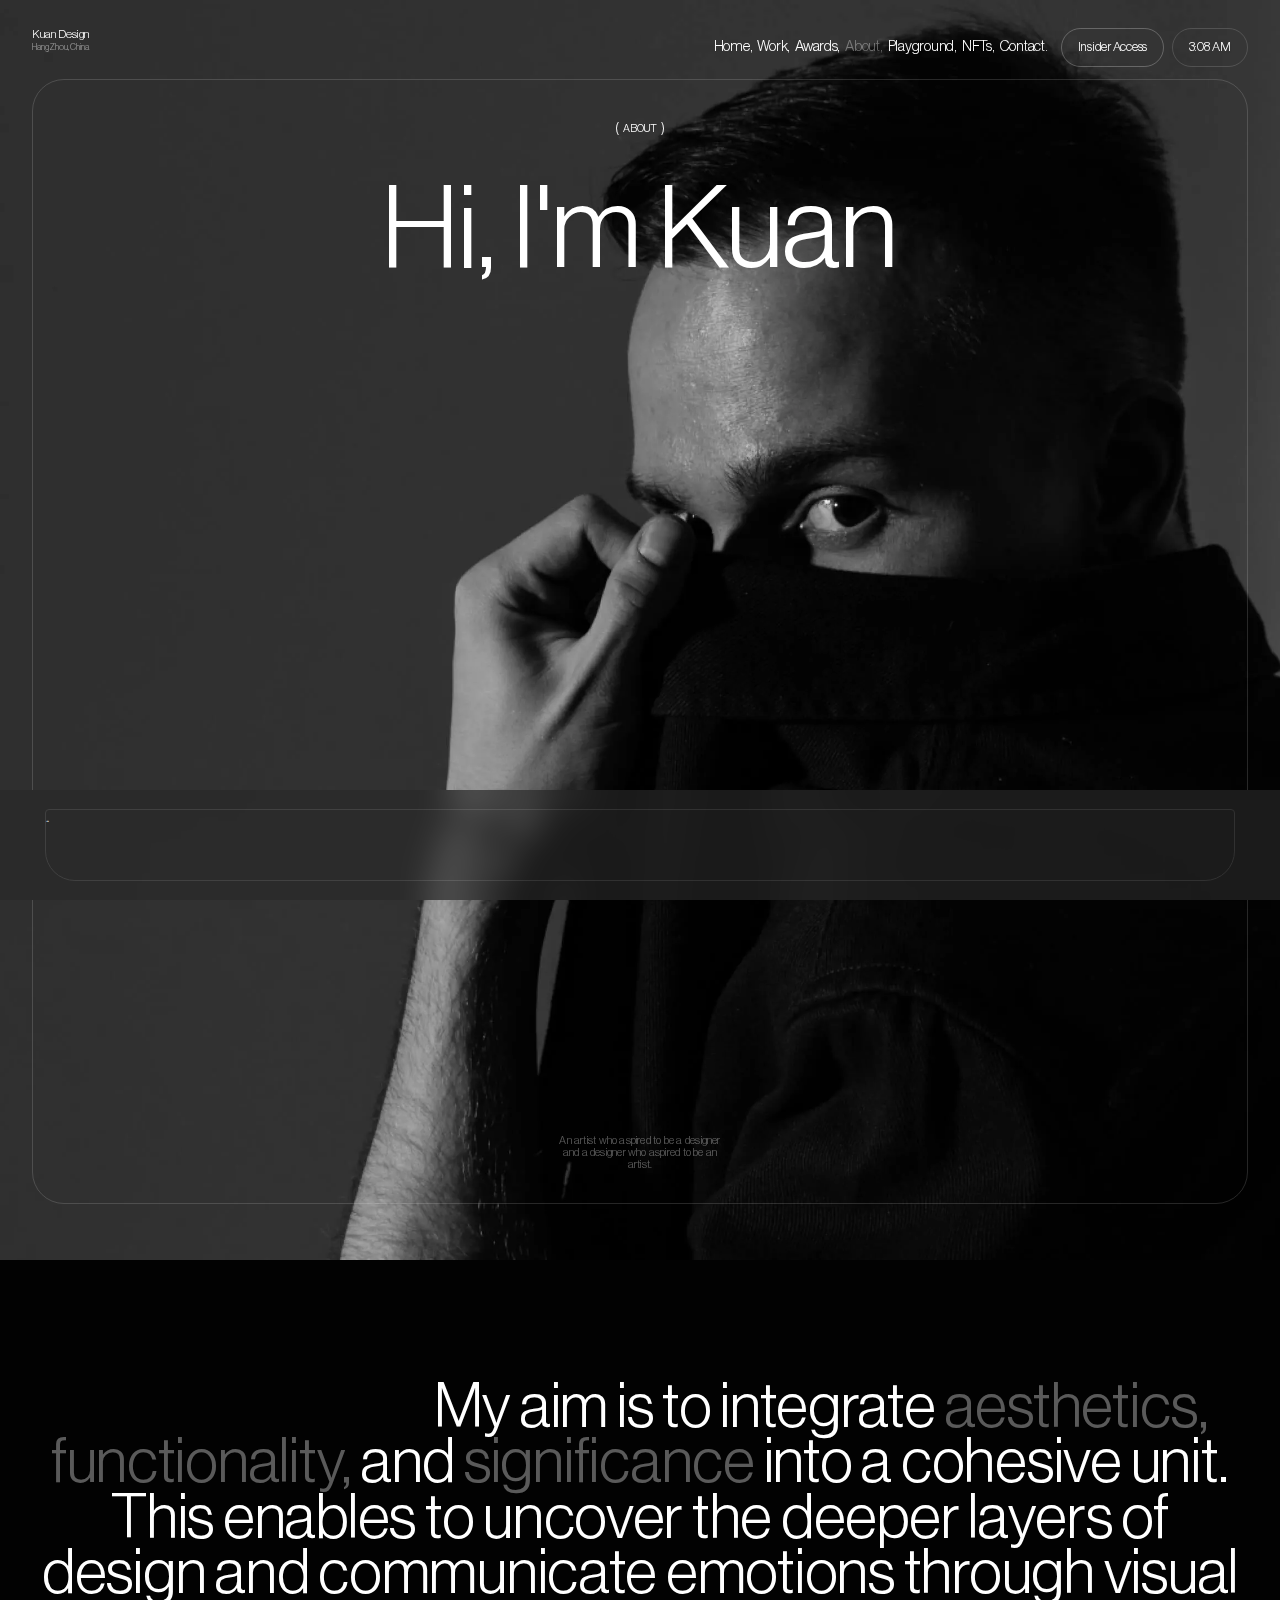
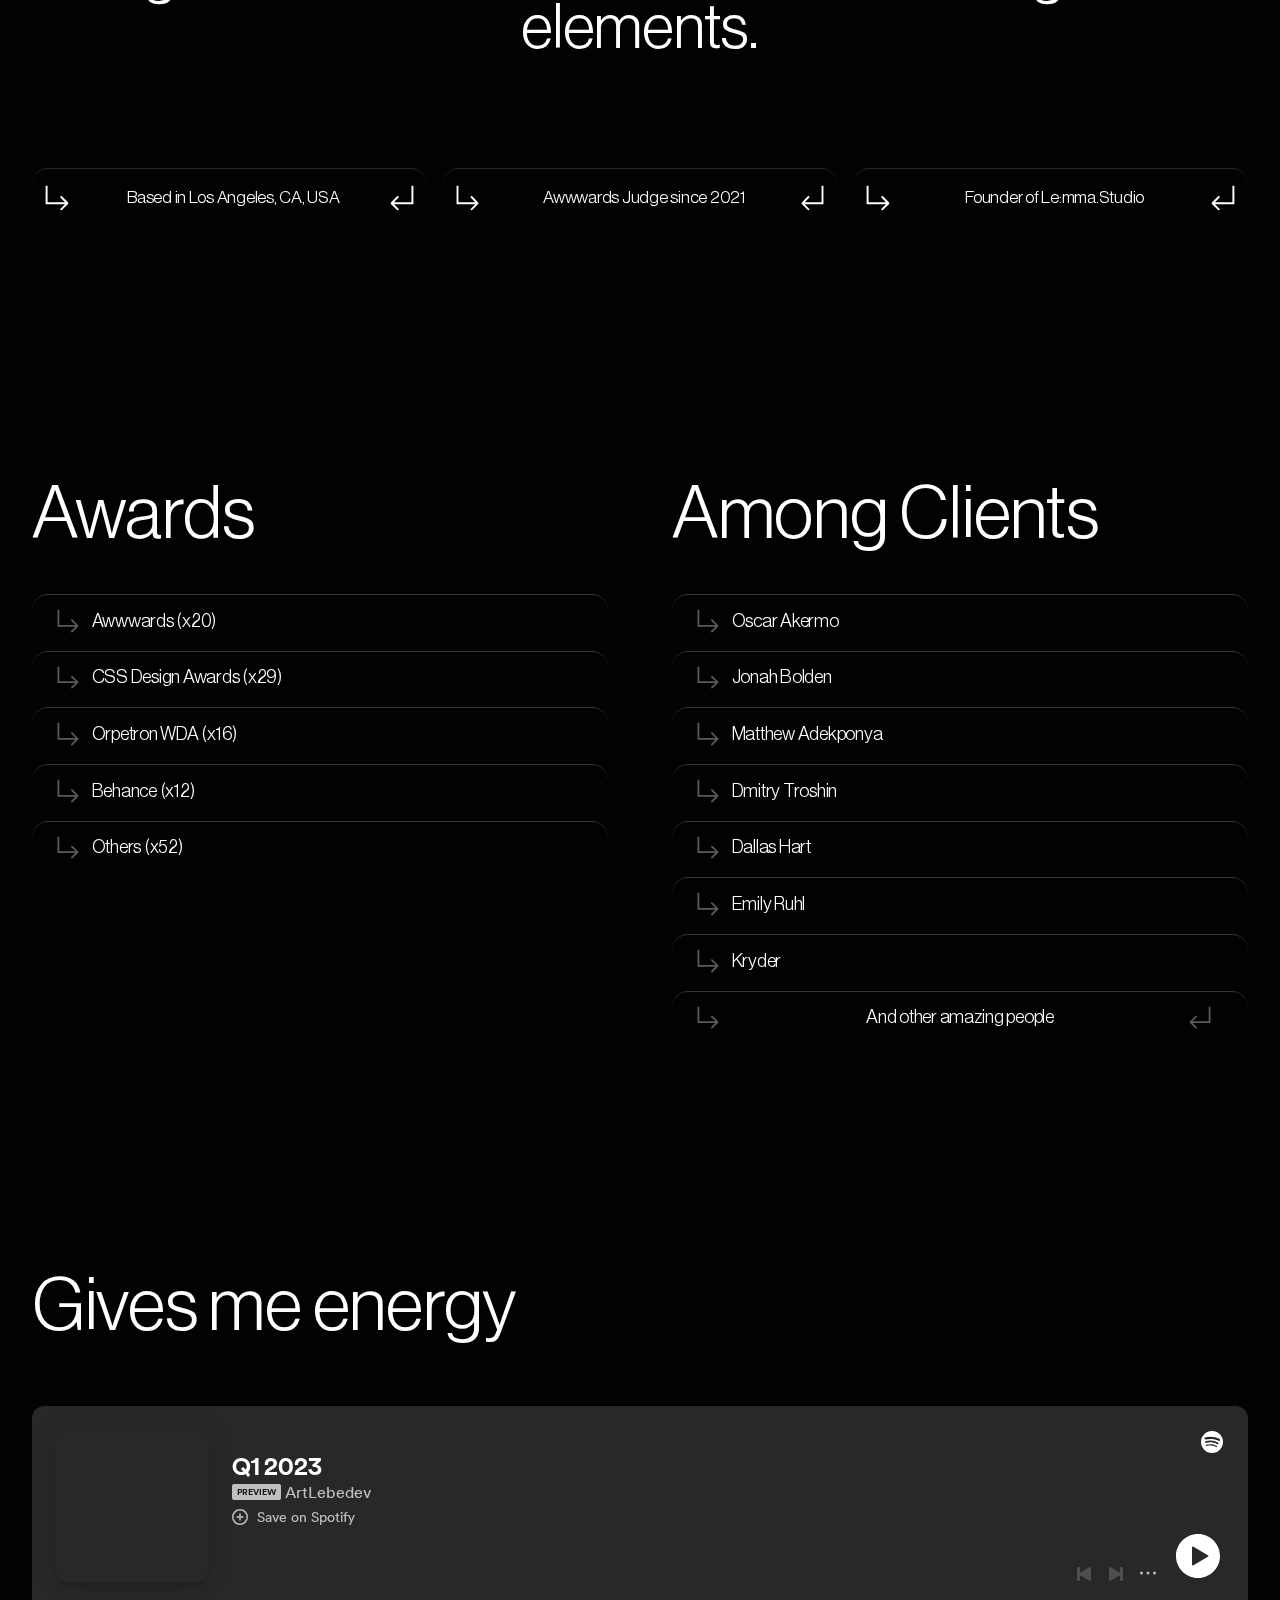
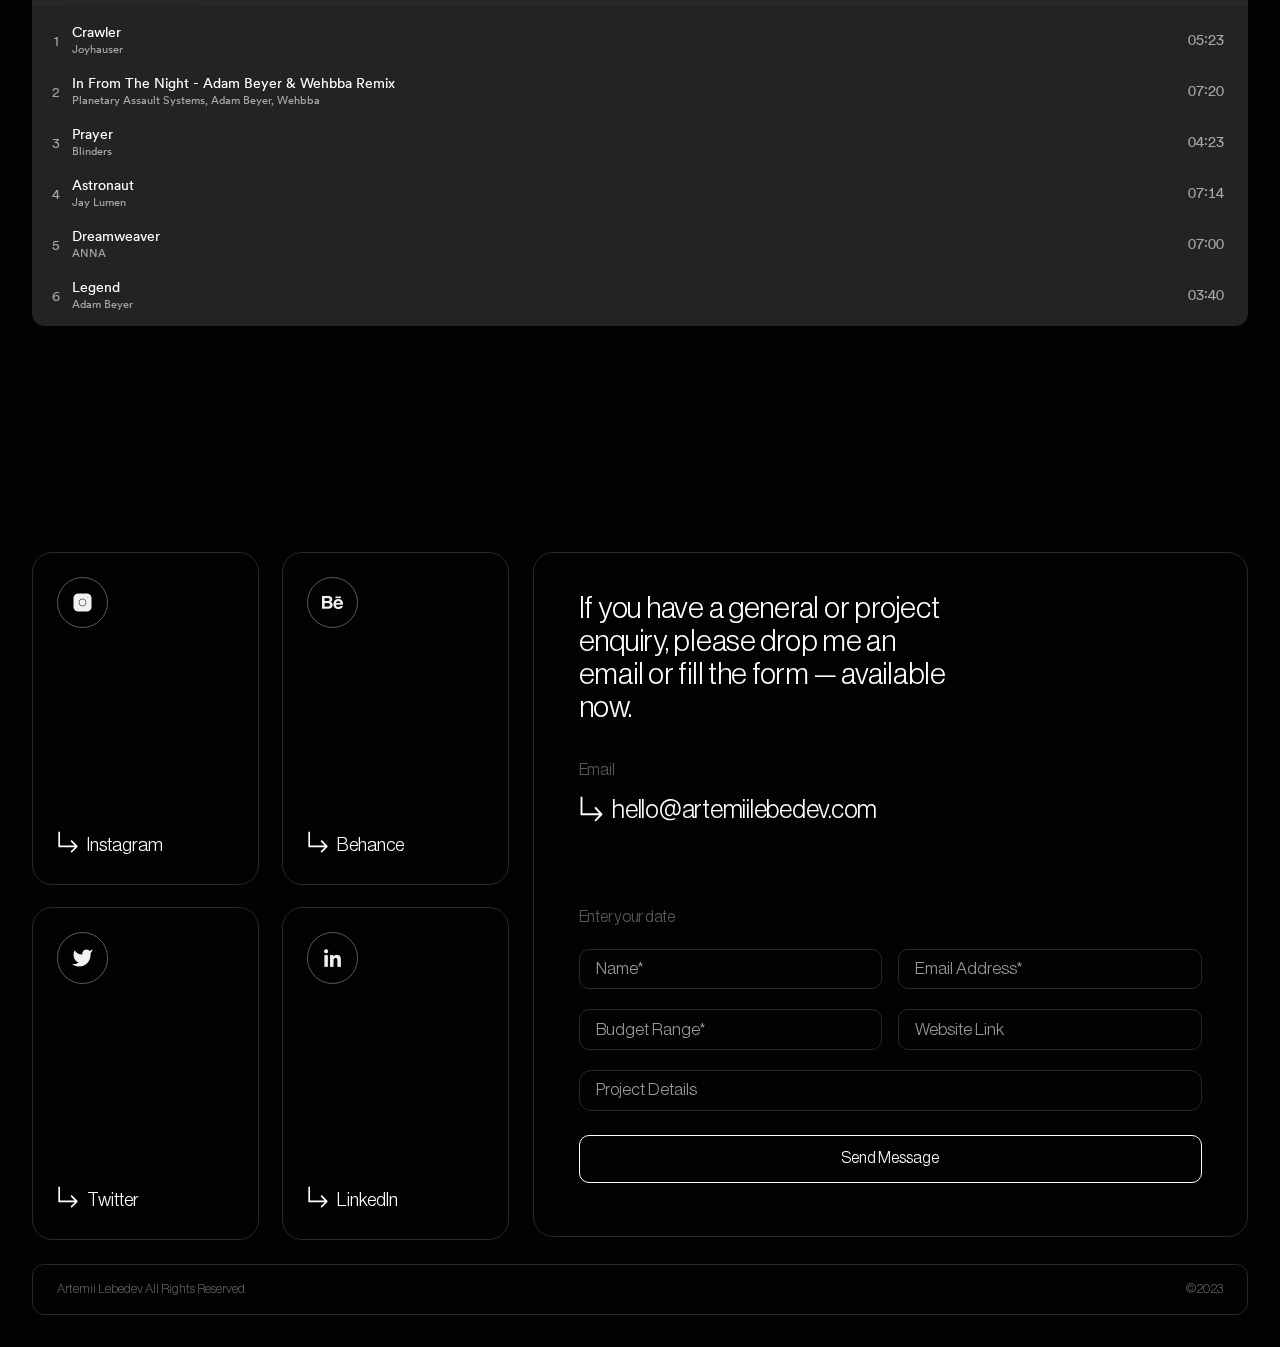
==== about.html @ 81da4ac8 "Update about.html" ====
<!DOCTYPE html><!-- Last Published: Sun Oct 08 2023 16:05:38 GMT+0000 (Coordinated Universal Time) --><html data-wf-domain="" data-wf-page="630f50033e9b8dff651ffbaf" data-wf-site="630534398d9471ade12fc55f" lang="en"><head><meta charset="utf-8"><title>Artemii Lebedev — Founder &amp; Art Director Lemma.Studio</title><meta content="Portfolio of Artemii Lebedev, award-winning Designer, Founder &amp; Art Director Lemma.Studio. Product &amp; Visual design, Mobile &amp; Web 2/3.0 projects, Branding, Typography and Animations." name="description"><meta content="Artemii Lebedev — Founder &amp; Art Director Lemma.Studio" property="twitter:title"><meta content="Portfolio of Artemii Lebedev, award-winning Designer, Founder &amp; Art Director Lemma.Studio. Product &amp; Visual design, Mobile &amp; Web 2/3.0 projects, Branding, Typography and Animations." property="twitter:description"><meta content="static/picture/64188800a141bdee02995231_about_cover.png" property="twitter:image"><meta content="summary_large_image" name="twitter:card"><meta content="width=device-width, initial-scale=1" name="viewport"><meta content="Xh3WHrLWXyS-XJhpVD51Qtd9Wz9ha3fCUwcvAq6f1-o" name="google-site-verification"><link href="static/css/artemiy-lebedev.webflow.8f33c71df.min.css" rel="stylesheet" type="text/css"><script type="text/javascript">!function(o,c){var n=c.documentElement,t=" w-mod-";n.className+=t+"js",("ontouchstart"in o||o.DocumentTouch&&c instanceof DocumentTouch)&&(n.className+=t+"touch")}(window,document);</script><link href="static/picture/64188563f03626ddae65c253_favicon_small.png" rel="shortcut icon" type="image/x-icon"><link href="static/picture/6418859df03626527965c552_favicon_big.png" rel="apple-touch-icon"><style>
  
::-webkit-scrollbar-button {transition: 0ms !important;width: 0px;height: 0px;}
::-webkit-scrollbar-track {background: transparent;}
::-webkit-scrollbar-thumb {-webkit-border-radius: 0px;border-radius: 0px;background: transparent;opacity:0;}
::-webkit-resizer {width: 0px;height: 0px;}
::-webkit-scrollbar {width: 0px;}
  
.cont-link .ex-text{pointer-events:none}

 
</style>
</head><body><!--<div class="DD"></div>-->
	<div class="glass"></div>
	<div class="music2">
		    <div class="musicjz">
                   <div id="cincopa_eb144d">...</div>
			</div>
	 </div>
	<div class="progress-bar"></div><div class="fullscreen_menu"><div class="wrapper_menu"><div class="list_links"><a href="index.html" class="mobile_links w-inline-block"><div class="text-block-47">Home</div><div class="text-block-48">01</div></a><a href="work.html" class="mobile_links w-inline-block"><div class="text-block-47">Work</div><div class="text-block-48">02</div></a><a href="awards.html" class="mobile_links w-inline-block"><div class="text-block-47">Awards</div><div class="text-block-48">03</div></a><a href="" aria-current="page" class="mobile_links w-inline-block w--current"><div class="text-block-47">About</div><div class="text-block-48">04</div></a><a href="playground.html" class="mobile_links w-inline-block"><div class="text-block-47">Playground</div><div class="text-block-48">05</div></a><a href="https://opensea.io/collection/dispersion-dreams" target="_blank" class="mobile_links w-inline-block"><div class="text-block-47">NFTs</div><div class="text-block-48">06</div></a><a data-w-id="9430ed3b-3495-70af-e575-3d52b6c43157" href="#" class="mobile_links w-inline-block"><div class="text-block-47">Contact</div><div class="text-block-48">07</div></a><a href="artemii-lebedev-insider-subscription.html" class="mobile_links w-inline-block"><div class="text-block-47">Insider Access</div></a></div><div class="email_link"><div class="text-block-50">Enquiries</div><a href="mailto:hello@1173417421@qq.com?subject=Enquiries" class="social_mobile first w-inline-block"><div class="text-block-49 email_address">hello@1173417421@qq.com</div></a></div><div class="socials_mobile"><a href="https://www.behance.net/Artemiylebedev" target="_blank" class="social_mobile first w-inline-block"><div class="text-block-49">Behance</div></a><a href="https://instagram.com/artlebedev.ui/" target="_blank" class="social_mobile w-inline-block"><div class="text-block-49">Instagram</div></a><a href="http://linkedin.com/in/art-lebedev-design/" target="_blank" class="social_mobile w-inline-block"><div class="text-block-49">LinkedIn</div></a><a href="http://twitter.com/ArtemiuLebedev" target="_blank" class="social_mobile w-inline-block"><div class="text-block-49">Twitter</div></a></div></div></div><div class="header" id="topbar" style="position: fixed; top: 28px;"><a data-w-id="eb9f7fb8-9a84-3b95-1828-576fe299e77d" href="index.html" class="logotype w-inline-block"><div class="text-block first-hover">Kuan Design</div><div class="text-block second-hover">multidisciplinary designer</div><div class="text-block-2">HangZhou, China</div></a><div class="header_links"><a href="index.html" class="link_header w-inline-block"><div class="header_link">Home,</div></a><a href="work.html" class="link_header w-inline-block"><div class="header_link">Work,</div></a><a href="awards.html" class="link_header w-inline-block"><div class="header_link">Awards,</div></a><a href="" aria-current="page" class="link_header w-inline-block w--current"><div class="header_link">About,</div></a><a href="playground.html" class="link_header w-inline-block"><div class="header_link">Playground,</div></a><a href="https://opensea.io/collection/dispersion-dreams" target="_blank" class="link_header w-inline-block"><div class="header_link">NFTs,</div></a><a data-w-id="eb9f7fb8-9a84-3b95-1828-576fe299e791" href="#" class="link_header w-inline-block"><div class="header_link">Contact.</div></a></div><div class="div-block-198"><a href="artemii-lebedev-insider-subscription.html" class="link-block insider-link w-inline-block"><div>Insider Access</div></a></div><div class="div-block-2"><a href="#" class="link-block time w-inline-block"><div data-timezone="America/Los_Angeles" class="location-row"><div class="time-message">Good Day</div><div class="city-time">16<span class="blink">:</span>56 AM</div></div></a></div><div class="mobile_menu"><div class="menu_text">Menu</div><a data-w-id="eb9f7fb8-9a84-3b95-1828-576fe299e7a1" href="#" class="link-block-16 w-inline-block"><div class="top_line"></div><div class="middle_line"></div><div class="bottom_line"></div></a></div></div><div class="contact_window"><div class="wrapper_window"><div class="div-block-161"><div class="text-block-71">Contact</div><a data-w-id="edaf289b-d87b-81fc-50b4-4ca7a17662c8" href="#" class="link-block-22 w-inline-block"><img src="static/picture/64174f106c79a87b71b4fc3f_close.svg" loading="lazy" alt="Cross icon. White." class="image-60"></a></div><div class="div-block-160"><div class="div-block-159"><div class="text-block-70">Let&#x27;s build the future together</div></div><div class="form-block contact_window_form w-form"><form id="wf-form-Enquiry-Form-Window" name="wf-form-Enquiry-Form-Window" data-name="Enquiry Form Window" method="get" data-wf-page-id="630f50033e9b8dff651ffbaf" data-wf-element-id="edaf289b-d87b-81fc-50b4-4ca7a17662cf"><div class="text-block-58">Enter your data</div><div class="fields flexbox"><input type="text" class="text-field w-input" maxlength="256" name="Name" data-name="Name" placeholder="Name*" id="Name-Window" required=""><input type="email" class="text-field last w-input" maxlength="256" name="Email" data-name="Email" placeholder="Email Address*" id="Email-Window" required=""></div><div class="fields flexbox"><input type="text" class="text-field w-input" maxlength="256" name="Budget" data-name="Budget" placeholder="Budget Range*" id="Budget-Window" required=""><input type="text" class="text-field last w-input" maxlength="256" name="Website-Link" data-name="Website Link" placeholder="Website Link" id="Website-Link-Window"></div><div class="fields flexbox"><input type="text" class="text-field full w-input" maxlength="256" name="Project-Details" data-name="Project Details" placeholder="Project Details" id="Project-Details-Window"></div><input type="submit" value="Send Message" data-wait="Please wait..." class="submit-button w-button"><div class="div-block-163"><div class="text-block-72">By filling out this form you agree to <a href="privacy-policy.html" target="_blank" class="privacy_link"><span class="text-span-6">Privacy Policy.</span></a></div></div><div class="or_div"><div class="text-block-74">or</div></div><div class="div-block-185"><a data-w-id="edaf289b-d87b-81fc-50b4-4ca7a17662e4" href="mailto:hello@artemiilebedev.com?subject=Project%20Enquiry" class="email_link_window w-inline-block"><div class="div-block-162"><img alt="Curved arrow, white, flooded color." loading="lazy" src="static/picture/64162fb7826a4214b6e53110_arrow_left.svg"></div><div class="text-block-73">hello@artemiilebedev.com</div></a></div></form><div class="success-message w-form-done"><div class="text-block-62">Thank you! Your submission has been received!</div></div><div class="error-message w-form-fail"><div class="text-block-64">Oops! Something went wrong while submitting the form.</div></div></div></div></div></div><div id="lenis" data-w-id="7d646c65-5d9e-1312-daa8-67b5749d21ab" style="-webkit-transform:translate3d(0, 0, 0) scale3d(0.7, 0.7, 1) rotateX(0) rotateY(0) rotateZ(0) skew(0, 0);-moz-transform:translate3d(0, 0, 0) scale3d(0.7, 0.7, 1) rotateX(0) rotateY(0) rotateZ(0) skew(0, 0);-ms-transform:translate3d(0, 0, 0) scale3d(0.7, 0.7, 1) rotateX(0) rotateY(0) rotateZ(0) skew(0, 0);transform:translate3d(0, 0, 0) scale3d(0.7, 0.7, 1) rotateX(0) rotateY(0) rotateZ(0) skew(0, 0);filter:blur(7px)" class="main"><div><div class="about"><div class="profile_img"><div class="hero_section"><div class="wrapper hero-wrapper"><div class="border_big about_border"><div class="wrapper_inside_border"><div class="caption_small"><div class="services"><div class="text-block-5"><span class="text-span">(</span> about<span class="text-span-2">)</span></div></div></div><div class="hero_heading about_h1"><h1 class="h1">Hi, I&#x27;m Kuan</h1></div><div class="flexbox bottom"><div class="wrapper_captions"><div class="text-block-81">An artist who aspired to be a designer <br>and a designer who aspired to be an artist.</div></div></div></div></div></div></div></div></div></div><div><div class="short_about"><div class="wrapper"><div class="div-block-176"><div class="indent_txt about_indent">My aim is to integrate <span class="text-span-13">aesthetics,</span> <span class="text-span-14">functionality,</span> and <span class="diff_color">significance</span> into a cohesive unit. This enables to uncover the deeper layers of design and communicate emotions through visual elements.</div></div><div class="short_box"><div class="flexbox columns_about"><div class="column_ab"><div class="flexbox middle_align"><div class="div-block-175"><img src="static/picture/64162fb7826a4214b6e53110_arrow_left.svg" loading="lazy" alt="Curved arrow, white, flooded color." class="arrow"></div><div class="text-block-79">Based in Los Angeles, CA, USA</div><div class="div-block-175 right"><img src="static/picture/6419bdabd305bd25aa938558_arrow_right.svg" loading="lazy" alt="Curved arrow, white, flooded color." class="arrow"></div></div></div><div class="column_ab"><div class="flexbox middle_align"><div class="div-block-175"><img src="static/picture/64162fb7826a4214b6e53110_arrow_left.svg" loading="lazy" alt="Curved arrow, white, flooded color."></div><div class="text-block-79">Awwwards Judge since 2021</div><div class="div-block-175 right"><img src="static/picture/6419bdabd305bd25aa938558_arrow_right.svg" loading="lazy" alt="Curved arrow, white, flooded color."></div></div></div><div class="column_ab last"><div class="flexbox middle_align"><div class="div-block-175"><img src="static/picture/64162fb7826a4214b6e53110_arrow_left.svg" loading="lazy" alt="Curved arrow, white, flooded color."></div><div class="text-block-79">Founder of Le:mma.Studio</div><div class="div-block-175 right"><img src="static/picture/6419bdabd305bd25aa938558_arrow_right.svg" loading="lazy" alt="Curved arrow, white, flooded color."></div></div></div></div></div></div></div></div><div><div class="div-block-184"><div class="clients_awards"><div class="wrapper"><div class="div-block-182"><div class="text-block-80">Awards</div></div><div class="clients_grid"><div class="div-block-179"><div class="div-block-178"><div class="div-block-183"><img src="static/picture/64162fb7826a4214b6e53110_arrow_left.svg" loading="lazy" alt="Curved arrow, white, flooded color."></div><div class="clients">Awwwards (x20)</div></div><div class="div-block-178"><div class="div-block-183"><img src="static/picture/64162fb7826a4214b6e53110_arrow_left.svg" loading="lazy" alt="Curved arrow, white, flooded color."></div><div class="clients">CSS Design Awards (x29)</div></div><div class="div-block-178"><div class="div-block-183"><img src="static/picture/64162fb7826a4214b6e53110_arrow_left.svg" loading="lazy" alt="Curved arrow, white, flooded color."></div><div class="clients">Orpetron WDA (x16)</div></div><div class="div-block-178"><div class="div-block-183"><img src="static/picture/64162fb7826a4214b6e53110_arrow_left.svg" loading="lazy" alt="Curved arrow, white, flooded color."></div><div class="clients">Behance (x12)</div></div><div class="div-block-178"><div class="div-block-183"><img src="static/picture/64162fb7826a4214b6e53110_arrow_left.svg" loading="lazy" alt="Curved arrow, white, flooded color."></div><div class="clients">Others (x52)</div></div></div></div></div></div><div class="clients_awards"><div class="wrapper"><div class="div-block-182"><div class="text-block-80">Among Clients</div></div><div class="clients_grid"><div class="div-block-179"><div class="div-block-178"><div class="div-block-183"><img src="static/picture/64162fb7826a4214b6e53110_arrow_left.svg" loading="lazy" alt="Curved arrow, white, flooded color."></div><div class="clients">Oscar Akermo</div></div><div class="div-block-178"><div class="div-block-183"><img src="static/picture/64162fb7826a4214b6e53110_arrow_left.svg" loading="lazy" alt="Curved arrow, white, flooded color."></div><div class="clients">Jonah Bolden</div></div><div class="div-block-178"><div class="div-block-183"><img src="static/picture/64162fb7826a4214b6e53110_arrow_left.svg" loading="lazy" alt="Curved arrow, white, flooded color."></div><div class="clients">Matthew Adekponya</div></div><div class="div-block-178"><div class="div-block-183"><img src="static/picture/64162fb7826a4214b6e53110_arrow_left.svg" loading="lazy" alt="Curved arrow, white, flooded color."></div><div class="clients">Dmitry Troshin</div></div><div class="div-block-178"><div class="div-block-183"><img src="static/picture/64162fb7826a4214b6e53110_arrow_left.svg" loading="lazy" alt="Curved arrow, white, flooded color."></div><div class="clients">Dallas Hart</div></div><div class="div-block-178"><div class="div-block-183"><img src="static/picture/64162fb7826a4214b6e53110_arrow_left.svg" loading="lazy" alt="Curved arrow, white, flooded color."></div><div class="clients">Emily Ruhl</div></div><div class="div-block-178"><div class="div-block-183"><img src="static/picture/64162fb7826a4214b6e53110_arrow_left.svg" loading="lazy" alt="Curved arrow, white, flooded color."></div><div class="clients">Kryder</div></div><div class="div-block-178 last"><div class="div-block-183 last_arrow"><img src="static/picture/64162fb7826a4214b6e53110_arrow_left.svg" loading="lazy" alt="Curved arrow, white, flooded color."></div><div class="clients">And other amazing people</div><div class="div-block-183 last_arrow"><img src="static/picture/6419bdabd305bd25aa938558_arrow_right.svg" loading="lazy" alt="Curved arrow, white, flooded color."></div></div></div></div></div></div></div></div><section><div class="playlist"><div class="wrapper playlist_wrapper"><div class="div-block-182"><div class="text-block-80">Gives me energy</div></div><div class="html-embed w-embed w-iframe"><iframe style="border-radius:12px; background-color: transparent;" src="66OELb30xDgcsbI7jCqu4y.html" width="100%" height="520" frameborder="0" allowfullscreen="" allow="autoplay; clipboard-write; encrypted-media; fullscreen; picture-in-picture" loading="lazy"></iframe></div></div></div></section><div><div class="footer_main"><div class="wrapper"><div class="flexbox top_align"><div class="left_side flexbox"><div class="flex_line"><a href="https://instagram.com/artlebedev.ui/" target="_blank" class="social_block w-inline-block"><div class="social_icon"><img src="static/picture/6416336844e6f159d647bb05_instagram.png" loading="lazy" alt="Instagram Icon, filled, white color" class="image-55"></div><div class="social_name"><div class="flexbox center_align"><div class="div-block-143"><img src="static/picture/64162fb7826a4214b6e53110_arrow_left.svg" loading="lazy" alt="Curved arrow, white, flooded color." class="image-56"></div><div class="text-block-56">Instagram</div></div></div></a><a href="https://www.behance.net/Artemiylebedev" target="_blank" class="social_block second w-inline-block"><div class="social_icon"><img src="static/picture/6416336904ae8a79e8b5e0a1_Behance.png" loading="lazy" alt="Behance icon, filled, white color" class="image-55"></div><div class="social_name"><div class="flexbox center_align"><div class="div-block-143"><img src="static/picture/64162fb7826a4214b6e53110_arrow_left.svg" loading="lazy" alt="Curved arrow, white, flooded color." class="image-56"></div><div class="text-block-56">Behance</div></div></div></a></div><div class="flex_line second"><a href="http://twitter.com/ArtemiuLebedev" target="_blank" class="social_block w-inline-block"><div class="social_icon"><img src="static/picture/6416336944e6f15b1947bb18_twitter.png" loading="lazy" alt="Twitter icon, filled, white color" class="image-55"></div><div class="social_name"><div class="flexbox center_align"><div class="div-block-143"><img src="static/picture/64162fb7826a4214b6e53110_arrow_left.svg" loading="lazy" alt="Curved arrow, white, flooded color." class="image-56"></div><div class="text-block-56">Twitter</div></div></div></a><a href="http://linkedin.com/in/art-lebedev-design/" target="_blank" class="social_block second w-inline-block"><div class="social_icon"><img src="static/picture/6416336804ae8a0339b5e0a0_LinkedIn.png" loading="lazy" alt="LinkedIn icon, filled, white color" class="image-55"></div><div class="social_name"><div class="flexbox center_align"><div class="div-block-143"><img src="static/picture/64162fb7826a4214b6e53110_arrow_left.svg" loading="lazy" alt="Curved arrow, white, flooded color." class="image-56"></div><div class="text-block-56">LinkedIn</div></div></div></a></div></div><div class="right_side flexbox"><div class="border_right_side"><div class="right_side_wrapper"><div class="title_footer_form"><div class="text-block-57">If you have a general or project enquiry, please drop me an email or fill the form — available now.</div></div><div class="div-block-145"><div class="text-block-58">Email</div><a data-w-id="fe7529a0-0859-ae73-ea92-79c484ad2cdb" href="mailto:hello@artemiilebedev.com?subject=Project%20Enquiry" class="link-block-19 w-inline-block"><div class="div-block-146"><img src="static/picture/64162fb7826a4214b6e53110_arrow_left.svg" loading="lazy" alt="Curved arrow, white, flooded color." class="image-57"></div><div class="text-block-59">hello@artemiilebedev.com</div></a></div><div class="form-block w-form"><form id="wf-form-Enquiry-Form-Footer" name="wf-form-Enquiry-Form-Footer" data-name="Enquiry Form Footer" method="get" data-wf-page-id="630f50033e9b8dff651ffbaf" data-wf-element-id="fe7529a0-0859-ae73-ea92-79c484ad2ce1"><div class="text-block-58">Enter your date</div><div class="fields flexbox"><input type="text" class="text-field w-input" maxlength="256" name="Name" data-name="Name" placeholder="Name*" id="Name-2" required=""><input type="email" class="text-field last w-input" maxlength="256" name="Email" data-name="Email" placeholder="Email Address*" id="Email-footer" required=""></div><div class="fields flexbox"><input type="text" class="text-field w-input" maxlength="256" name="Budget" data-name="Budget" placeholder="Budget Range*" id="Budget-footer" required=""><input type="text" class="text-field last w-input" maxlength="256" name="Website-Link" data-name="Website Link" placeholder="Website Link" id="Website-Link-footer"></div><div class="fields flexbox"><input type="text" class="text-field full w-input" maxlength="256" name="Project-Details" data-name="Project Details" placeholder="Project Details" id="Project-Details-Footer"></div><input type="submit" value="Send Message" data-wait="Please wait..." class="submit-button w-button"></form><div class="success-message w-form-done"><div class="text-block-62">Thank you! Your submission has been received!</div></div><div class="error-message w-form-fail"><div class="text-block-64">Oops! Something went wrong while submitting the form.</div></div></div></div></div></div></div><div class="div-block-147"><div class="text-block-60">Artemii Lebedev. All Rights Reserved.</div><div class="text-block-60 right_date">©2023</div></div></div></div></div></div><div class="cursor_embed w-embed w-script"><style>
  canvas#custom-cursor {
    position: fixed;
    top: 0;
    left: 0;
    pointer-events: none;
    z-index: 9999;
  }
</style>
<canvas id="custom-cursor"></canvas>

<script>
  var canvas = document.getElementById("custom-cursor");
  var ctx = canvas.getContext("2d");
  var trailLength = 10;
  var trail = [];

  canvas.width = window.innerWidth;
  canvas.height = window.innerHeight;

  document.addEventListener("mousemove", function (e) {
    var x = e.clientX;
    var y = e.clientY;
    trail.push({ x: x, y: y });
    if (trail.length > trailLength) {
      trail.shift();
    }
  });

  function drawCursor() {
    ctx.clearRect(0, 0, canvas.width, canvas.height);
    if (trail.length > 1) {
      for (var i = 0; i < trail.length - 1; i++) {
        var startPoint = trail[i];
        var endPoint = trail[i + 1];
        var alpha = 1 - i / trail.length;
        ctx.beginPath();
        ctx.moveTo(startPoint.x, startPoint.y);
        ctx.lineTo(endPoint.x, endPoint.y);
        ctx.strokeStyle = "rgba(255, 255, 255, " + alpha + ")";
        ctx.lineWidth = 2;
        ctx.stroke();
      }
    }
    requestAnimationFrame(drawCursor);
  }

  drawCursor();
</script></div><div class="timezone_code w-embed w-script"><script>

const OPEN_MESSAGE = "Good day";
const EVENING_MESSAGE = "Good evening";
const NIGHT_MESSAGE = "Goodnight";
const EARLY_MESSAGE = "It's Early";

const OPENING_HOUR = 9;
const CLOSING_HOUR = 17;

// return date in selected timezone
const dateInTimezone = (date, timeZone) => {
  if (typeof date === "string") {
    return new Date(
      new Date(date).toLocaleString("en-US", {
        timeZone
      })
    );
  }

  return new Date(
    date.toLocaleString("en-US", {
      timeZone
    })
  );
};

const formatAMPM = (date) => {
  // return in 12 hour format
  let hours = date.getHours();
  let minutes = date.getMinutes();
  let ampm = hours >= 12 ? "PM" : "AM";
  hours = hours % 12;
  hours = hours ? hours : 12; // the hour '0' should be '12'
  minutes = minutes < 10 ? "0" + minutes : minutes;
  let timeString = `${hours}<span class="blink">:</span>${minutes} ${ampm}`;
  return timeString;
};

// return message based on current city time
const timeBasedMessage = (time) => {
  // if current time coincides with opening
  if (time >= OPENING_HOUR && time < CLOSING_HOUR) {
    return OPEN_MESSAGE;
  } // time is between closing and night
  else if (time >= CLOSING_HOUR && time < 21) {
    return EVENING_MESSAGE;
  } // time is between night and opening
  else if (time >= 21 && time < 24) {
    return NIGHT_MESSAGE;
  } else if (time < OPENING_HOUR) {
    return EARLY_MESSAGE;
  } else {
    return "";
  }
};

// find time and message holders then add content
const addTimeAndMessage = () => {
  // add times
  let timeHolders = document.querySelectorAll("[data-timezone]");

  [...timeHolders].forEach((holder) => {
    let timeInCity = dateInTimezone(new Date(), holder.dataset.timezone);
    let message = timeBasedMessage(
      dateInTimezone(new Date(), holder.dataset.timezone).getHours()
    );
    holder.getElementsByClassName("time-message")[0].innerText = message;
    holder.getElementsByClassName("city-time")[0].innerHTML = formatAMPM(
      timeInCity
    );
    changeColor(message, holder);
  });
};

function changeColor(message, holder) {
  let circle = holder.getElementsByClassName("time-based-circle")[0];
  holder.classList.remove("open", "closed", "evening");
  circle.classList.remove("open", "closed", "evening");
  if (message === OPEN_MESSAGE) {
    holder.classList.add("open");
    holder.getElementsByClassName("time-based-circle")[0].classList.add("open");
  } else if (message === EVENING_MESSAGE) {
    holder.classList.add("closed");
    circle.classList.add("evening");
  } else {
    holder.classList.add("closed");
    circle.classList.add("closed");
  }
}

document.addEventListener("DOMContentLoaded", () => {
  addTimeAndMessage();
  setInterval(addTimeAndMessage, 60 * 1000); // refresh every 60 seconds
});

</script></div><div class="blinking_css w-embed"><style>
.DD{width: 100%;min-height: 85px;max-height: 140px;background: #000000;position: relative;right: 0;z-index: 99999;position:fixed;z-index:9999;box-shadow: 1px 1px 40px 1px #000000;}
.music2{background: #282828; width: 100%;height: 110px;position: relative;right: 0;position:fixed;bottom: 0;justify-content:center;align-items:center;display:flex;padding-bottom: 0px;z-index: 9900;opacity: 0.65;}
.musicjz{margin: 0 auto;position: relative; width: 93%;height: 65%;padding-bottom: 0px;border-radius: 4px 4px 30px 30px;border:1px solid #4A4A4A; }
.glass{;width: 100%;height: 110px; position: absolute;bottom:0;margin: 0 auto;f;position:fixed;bottom: 0;z-index: 9000; 
-webkit-backdrop-filter:blur(15px);
backdrop-filter:blur(15px);background-color:rgba(0,0,0,0);overflow:hidden}
.blink {
  animation: blinker 1.1s ease infinite;
}

@keyframes blinker {
  50% {
    opacity: 0;
  }
}
</style></div><script src="static/js/jquery-3.5.1.min.dc5e7f18c8.js" type="text/javascript"></script><script src="static/js/webflow.c6a15f939.js" type="text/javascript"></script><script src="static/js/lenis.js"></script>
<script src="http://libs.baidu.com/jquery/2.0.0/jquery.min.js"></script>
<script src="static/js/scroll-up-bar.js"></script>
<script>$('#topbar').scrollupbar();</script>
<script type="text/javascript">
var cpo = []; cpo["_object"] ="cincopa_eb144d"; cpo["_fid"] = "AUJAPEP7rAYf";
var _cpmp = _cpmp || []; _cpmp.push(cpo);
(function() { var cp = document.createElement("script"); cp.type = "text/javascript";
cp.async = true; cp.src = "https://rtcdn.cincopa.com/libasync.js";
var c = document.getElementsByTagName("script")[0];
c.parentNode.insertBefore(cp, c); })(); </script>

<script>
const lenis = new Lenis({
  duration: 1.2,
  easing: (t) => Math.min(1, 1.001 - Math.pow(2, -10 * t)), // https://www.desmos.com/calculator/brs54l4xou
  direction: 'vertical', // vertical, horizontal
  gestureDirection: 'vertical', // vertical, horizontal, both
  smooth: true,
  mouseMultiplier: 1,
  smoothTouch: false,
  touchMultiplier: 2,
  infinite: false,
})

//get scroll value
lenis.on('scroll', ({ scroll, limit, velocity, direction, progress }) => {
  console.log({ scroll, limit, velocity, direction, progress })
})

function raf(time) {
  lenis.raf(time)
  requestAnimationFrame(raf)
}

requestAnimationFrame(raf)
</script></body></html>
---- static/css/artemiy-lebedev.webflow.8f33c71df.min.css ----
html{-ms-text-size-adjust:100%;-webkit-text-size-adjust:100%;font-family:sans-serif}body{margin:0}article,aside,details,figcaption,figure,footer,header,hgroup,main,menu,nav,section,summary{display:block}audio,canvas,progress,video{vertical-align:baseline;display:inline-block}audio:not([controls]){height:0;display:none}[hidden],template{display:none}a{background-color:transparent}a:active,a:hover{outline:0}abbr[title]{border-bottom:1px dotted}b,strong{font-weight:700}dfn{font-style:italic}h1{margin:.67em 0;font-size:2em}mark{color:#000;background:#ff0}small{font-size:80%}sub,sup{vertical-align:baseline;font-size:75%;line-height:0;position:relative}sup{top:-.5em}sub{bottom:-.25em}img{border:0}svg:not(:root){overflow:hidden}figure{margin:1em 40px}hr{box-sizing:content-box;height:0}pre{overflow:auto}code,kbd,pre,samp{font-family:monospace;font-size:1em}button,input,optgroup,select,textarea{color:inherit;font:inherit;margin:0}button{overflow:visible}button,select{text-transform:none}button,html input[type=button],input[type=reset]{-webkit-appearance:button;cursor:pointer}button[disabled],html input[disabled]{cursor:default}button::-moz-focus-inner,input::-moz-focus-inner{border:0;padding:0}input{line-height:normal}input[type=checkbox],input[type=radio]{box-sizing:border-box;padding:0}input[type=number]::-webkit-inner-spin-button,input[type=number]::-webkit-outer-spin-button{height:auto}input[type=search]{-webkit-appearance:none}input[type=search]::-webkit-search-cancel-button,input[type=search]::-webkit-search-decoration{-webkit-appearance:none}fieldset{border:1px solid silver;margin:0 2px;padding:.35em .625em .75em}legend{border:0;padding:0}textarea{overflow:auto}optgroup{font-weight:700}table{border-collapse:collapse;border-spacing:0}td,th{padding:0}@font-face{font-family:webflow-icons;src:url([data-uri])format("truetype");font-weight:400;font-style:normal}[class^=w-icon-],[class*=\ w-icon-]{speak:none;font-variant:normal;text-transform:none;-webkit-font-smoothing:antialiased;-moz-osx-font-smoothing:grayscale;font-style:normal;font-weight:400;line-height:1;font-family:webflow-icons!important}.w-icon-slider-right:before{content:""}.w-icon-slider-left:before{content:""}.w-icon-nav-menu:before{content:""}.w-icon-arrow-down:before,.w-icon-dropdown-toggle:before{content:""}.w-icon-file-upload-remove:before{content:""}.w-icon-file-upload-icon:before{content:""}*{box-sizing:border-box}html{height:100%}body{min-height:100%;color:#333;background-color:#fff;margin:0;font-family:Arial,sans-serif;font-size:14px;line-height:20px}img{max-width:100%;vertical-align:middle;display:inline-block}html.w-mod-touch *{background-attachment:scroll!important}.w-block{display:block}.w-inline-block{max-width:100%;display:inline-block}.w-clearfix:before,.w-clearfix:after{content:" ";grid-area:1/1/2/2;display:table}.w-clearfix:after{clear:both}.w-hidden{display:none}.w-button{color:#fff;line-height:inherit;cursor:pointer;background-color:#3898ec;border:0;border-radius:0;padding:9px 15px;text-decoration:none;display:inline-block}input.w-button{-webkit-appearance:button}html[data-w-dynpage] [data-w-cloak]{color:transparent!important}.w-webflow-badge,.w-webflow-badge *{z-index:auto;visibility:visible;box-sizing:border-box;width:auto;height:auto;max-height:none;max-width:none;min-height:0;min-width:0;float:none;clear:none;box-shadow:none;opacity:1;direction:ltr;font-family:inherit;font-weight:inherit;color:inherit;font-size:inherit;line-height:inherit;font-style:inherit;font-variant:inherit;text-align:inherit;letter-spacing:inherit;-webkit-text-decoration:inherit;text-decoration:inherit;text-indent:0;text-transform:inherit;text-shadow:none;font-smoothing:auto;vertical-align:baseline;cursor:inherit;white-space:inherit;word-break:normal;word-spacing:normal;word-wrap:normal;background:0 0;border:0 transparent;border-radius:0;margin:0;padding:0;list-style-type:disc;transition:none;display:block;position:static;top:auto;bottom:auto;left:auto;right:auto;overflow:visible;transform:none}.w-webflow-badge{white-space:nowrap;cursor:pointer;box-shadow:0 0 0 1px rgba(0,0,0,.1),0 1px 3px rgba(0,0,0,.1);visibility:visible!important;z-index:2147483647!important;color:#aaadb0!important;opacity:1!important;width:auto!important;height:auto!important;background-color:#fff!important;border-radius:3px!important;margin:0!important;padding:6px 8px 6px 6px!important;font-size:12px!important;line-height:14px!important;text-decoration:none!important;display:inline-block!important;position:fixed!important;top:auto!important;bottom:12px!important;left:auto!important;right:12px!important;overflow:visible!important;transform:none!important}.w-webflow-badge>img{visibility:visible!important;opacity:1!important;vertical-align:middle!important;display:inline-block!important}h1,h2,h3,h4,h5,h6{margin-bottom:10px;font-weight:700}h1{margin-top:20px;font-size:38px;line-height:44px}h2{margin-top:20px;font-size:32px;line-height:36px}h3{margin-top:20px;font-size:24px;line-height:30px}h4{margin-top:10px;font-size:18px;line-height:24px}h5{margin-top:10px;font-size:14px;line-height:20px}h6{margin-top:10px;font-size:12px;line-height:18px}p{margin-top:0;margin-bottom:10px}blockquote{border-left:5px solid #e2e2e2;margin:0 0 10px;padding:10px 20px;font-size:18px;line-height:22px}figure{margin:0 0 10px}figcaption{text-align:center;margin-top:5px}ul,ol{margin-top:0;margin-bottom:10px;padding-left:40px}.w-list-unstyled{padding-left:0;list-style:none}.w-embed:before,.w-embed:after{content:" ";grid-area:1/1/2/2;display:table}.w-embed:after{clear:both}.w-video{width:100%;padding:0;position:relative}.w-video iframe,.w-video object,.w-video embed{width:100%;height:100%;border:none;position:absolute;top:0;left:0}fieldset{border:0;margin:0;padding:0}button,[type=button],[type=reset]{cursor:pointer;-webkit-appearance:button;border:0}.w-form{margin:0 0 15px}.w-form-done{text-align:center;background-color:#ddd;padding:20px;display:none}.w-form-fail{background-color:#ffdede;margin-top:10px;padding:10px;display:none}label{margin-bottom:5px;font-weight:700;display:block}.w-input,.w-select{width:100%;height:38px;color:#333;vertical-align:middle;background-color:#fff;border:1px solid #ccc;margin-bottom:10px;padding:8px 12px;font-size:14px;line-height:1.42857;display:block}.w-input:-moz-placeholder,.w-select:-moz-placeholder{color:#999}.w-input::-moz-placeholder,.w-select::-moz-placeholder{color:#999;opacity:1}.w-input::-webkit-input-placeholder,.w-select::-webkit-input-placeholder{color:#999}.w-input:focus,.w-select:focus{border-color:#3898ec;outline:0}.w-input[disabled],.w-select[disabled],.w-input[readonly],.w-select[readonly],fieldset[disabled] .w-input,fieldset[disabled] .w-select{cursor:not-allowed}.w-input[disabled]:not(.w-input-disabled),.w-select[disabled]:not(.w-input-disabled),.w-input[readonly],.w-select[readonly],fieldset[disabled]:not(.w-input-disabled) .w-input,fieldset[disabled]:not(.w-input-disabled) .w-select{background-color:#eee}textarea.w-input,textarea.w-select{height:auto}.w-select{background-color:#f3f3f3}.w-select[multiple]{height:auto}.w-form-label{cursor:pointer;margin-bottom:0;font-weight:400;display:inline-block}.w-radio{margin-bottom:5px;padding-left:20px;display:block}.w-radio:before,.w-radio:after{content:" ";grid-area:1/1/2/2;display:table}.w-radio:after{clear:both}.w-radio-input{float:left;margin:3px 0 0 -20px;line-height:normal}.w-file-upload{margin-bottom:10px;display:block}.w-file-upload-input{width:.1px;height:.1px;opacity:0;z-index:-100;position:absolute;overflow:hidden}.w-file-upload-default,.w-file-upload-uploading,.w-file-upload-success{color:#333;display:inline-block}.w-file-upload-error{margin-top:10px;display:block}.w-file-upload-default.w-hidden,.w-file-upload-uploading.w-hidden,.w-file-upload-error.w-hidden,.w-file-upload-success.w-hidden{display:none}.w-file-upload-uploading-btn{cursor:pointer;background-color:#fafafa;border:1px solid #ccc;margin:0;padding:8px 12px;font-size:14px;font-weight:400;display:flex}.w-file-upload-file{background-color:#fafafa;border:1px solid #ccc;flex-grow:1;justify-content:space-between;margin:0;padding:8px 9px 8px 11px;display:flex}.w-file-upload-file-name{font-size:14px;font-weight:400;display:block}.w-file-remove-link{width:auto;height:auto;cursor:pointer;margin-top:3px;margin-left:10px;padding:3px;display:block}.w-icon-file-upload-remove{margin:auto;font-size:10px}.w-file-upload-error-msg{color:#ea384c;padding:2px 0;display:inline-block}.w-file-upload-info{padding:0 12px;line-height:38px;display:inline-block}.w-file-upload-label{cursor:pointer;background-color:#fafafa;border:1px solid #ccc;margin:0;padding:8px 12px;font-size:14px;font-weight:400;display:inline-block}.w-icon-file-upload-icon,.w-icon-file-upload-uploading{width:20px;margin-right:8px;display:inline-block}.w-icon-file-upload-uploading{height:20px}.w-container{max-width:940px;margin-left:auto;margin-right:auto}.w-container:before,.w-container:after{content:" ";grid-area:1/1/2/2;display:table}.w-container:after{clear:both}.w-container .w-row{margin-left:-10px;margin-right:-10px}.w-row:before,.w-row:after{content:" ";grid-area:1/1/2/2;display:table}.w-row:after{clear:both}.w-row .w-row{margin-left:0;margin-right:0}.w-col{float:left;width:100%;min-height:1px;padding-left:10px;padding-right:10px;position:relative}.w-col .w-col{padding-left:0;padding-right:0}.w-col-1{width:8.33333%}.w-col-2{width:16.6667%}.w-col-3{width:25%}.w-col-4{width:33.3333%}.w-col-5{width:41.6667%}.w-col-6{width:50%}.w-col-7{width:58.3333%}.w-col-8{width:66.6667%}.w-col-9{width:75%}.w-col-10{width:83.3333%}.w-col-11{width:91.6667%}.w-col-12{width:100%}.w-hidden-main{display:none!important}@media screen and (max-width:991px){.w-container{max-width:728px}.w-hidden-main{display:inherit!important}.w-hidden-medium{display:none!important}.w-col-medium-1{width:8.33333%}.w-col-medium-2{width:16.6667%}.w-col-medium-3{width:25%}.w-col-medium-4{width:33.3333%}.w-col-medium-5{width:41.6667%}.w-col-medium-6{width:50%}.w-col-medium-7{width:58.3333%}.w-col-medium-8{width:66.6667%}.w-col-medium-9{width:75%}.w-col-medium-10{width:83.3333%}.w-col-medium-11{width:91.6667%}.w-col-medium-12{width:100%}.w-col-stack{width:100%;left:auto;right:auto}}@media screen and (max-width:767px){.w-hidden-main,.w-hidden-medium{display:inherit!important}.w-hidden-small{display:none!important}.w-row,.w-container .w-row{margin-left:0;margin-right:0}.w-col{width:100%;left:auto;right:auto}.w-col-small-1{width:8.33333%}.w-col-small-2{width:16.6667%}.w-col-small-3{width:25%}.w-col-small-4{width:33.3333%}.w-col-small-5{width:41.6667%}.w-col-small-6{width:50%}.w-col-small-7{width:58.3333%}.w-col-small-8{width:66.6667%}.w-col-small-9{width:75%}.w-col-small-10{width:83.3333%}.w-col-small-11{width:91.6667%}.w-col-small-12{width:100%}}@media screen and (max-width:479px){.w-container{max-width:none}.w-hidden-main,.w-hidden-medium,.w-hidden-small{display:inherit!important}.w-hidden-tiny{display:none!important}.w-col{width:100%}.w-col-tiny-1{width:8.33333%}.w-col-tiny-2{width:16.6667%}.w-col-tiny-3{width:25%}.w-col-tiny-4{width:33.3333%}.w-col-tiny-5{width:41.6667%}.w-col-tiny-6{width:50%}.w-col-tiny-7{width:58.3333%}.w-col-tiny-8{width:66.6667%}.w-col-tiny-9{width:75%}.w-col-tiny-10{width:83.3333%}.w-col-tiny-11{width:91.6667%}.w-col-tiny-12{width:100%}}.w-widget{position:relative}.w-widget-map{width:100%;height:400px}.w-widget-map label{width:auto;display:inline}.w-widget-map img{max-width:inherit}.w-widget-map .gm-style-iw{text-align:center}.w-widget-map .gm-style-iw>button{display:none!important}.w-widget-twitter{overflow:hidden}.w-widget-twitter-count-shim{vertical-align:top;width:28px;height:20px;text-align:center;background:#fff;border:1px solid #758696;border-radius:3px;display:inline-block;position:relative}.w-widget-twitter-count-shim *{pointer-events:none;-webkit-user-select:none;-ms-user-select:none;user-select:none}.w-widget-twitter-count-shim .w-widget-twitter-count-inner{text-align:center;color:#999;font-family:serif;font-size:15px;line-height:12px;position:relative}.w-widget-twitter-count-shim .w-widget-twitter-count-clear{display:block;position:relative}.w-widget-twitter-count-shim.w--large{width:36px;height:28px}.w-widget-twitter-count-shim.w--large .w-widget-twitter-count-inner{font-size:18px;line-height:18px}.w-widget-twitter-count-shim:not(.w--vertical){margin-left:5px;margin-right:8px}.w-widget-twitter-count-shim:not(.w--vertical).w--large{margin-left:6px}.w-widget-twitter-count-shim:not(.w--vertical):before,.w-widget-twitter-count-shim:not(.w--vertical):after{content:" ";height:0;width:0;pointer-events:none;border:solid transparent;position:absolute;top:50%;left:0}.w-widget-twitter-count-shim:not(.w--vertical):before{border-width:4px;border-color:rgba(117,134,150,0) #5d6c7b rgba(117,134,150,0) rgba(117,134,150,0);margin-top:-4px;margin-left:-9px}.w-widget-twitter-count-shim:not(.w--vertical).w--large:before{border-width:5px;margin-top:-5px;margin-left:-10px}.w-widget-twitter-count-shim:not(.w--vertical):after{border-width:4px;border-color:rgba(255,255,255,0) #fff rgba(255,255,255,0) rgba(255,255,255,0);margin-top:-4px;margin-left:-8px}.w-widget-twitter-count-shim:not(.w--vertical).w--large:after{border-width:5px;margin-top:-5px;margin-left:-9px}.w-widget-twitter-count-shim.w--vertical{width:61px;height:33px;margin-bottom:8px}.w-widget-twitter-count-shim.w--vertical:before,.w-widget-twitter-count-shim.w--vertical:after{content:" ";height:0;width:0;pointer-events:none;border:solid transparent;position:absolute;top:100%;left:50%}.w-widget-twitter-count-shim.w--vertical:before{border-width:5px;border-color:#5d6c7b rgba(117,134,150,0) rgba(117,134,150,0);margin-left:-5px}.w-widget-twitter-count-shim.w--vertical:after{border-width:4px;border-color:#fff rgba(255,255,255,0) rgba(255,255,255,0);margin-left:-4px}.w-widget-twitter-count-shim.w--vertical .w-widget-twitter-count-inner{font-size:18px;line-height:22px}.w-widget-twitter-count-shim.w--vertical.w--large{width:76px}.w-background-video{height:500px;color:#fff;position:relative;overflow:hidden}.w-background-video>video{width:100%;height:100%;object-fit:cover;z-index:-100;background-position:50%;background-size:cover;margin:auto;position:absolute;top:-100%;bottom:-100%;left:-100%;right:-100%}.w-background-video>video::-webkit-media-controls-start-playback-button{-webkit-appearance:none;display:none!important}.w-background-video--control{background-color:transparent;padding:0;position:absolute;bottom:1em;right:1em}.w-background-video--control>[hidden]{display:none!important}.w-slider{height:300px;text-align:center;clear:both;-webkit-tap-highlight-color:transparent;tap-highlight-color:transparent;background:#ddd;position:relative}.w-slider-mask{z-index:1;height:100%;white-space:nowrap;display:block;position:relative;left:0;right:0;overflow:hidden}.w-slide{vertical-align:top;width:100%;height:100%;white-space:normal;text-align:left;display:inline-block;position:relative}.w-slider-nav{z-index:2;height:40px;text-align:center;-webkit-tap-highlight-color:transparent;tap-highlight-color:transparent;margin:auto;padding-top:10px;position:absolute;top:auto;bottom:0;left:0;right:0}.w-slider-nav.w-round>div{border-radius:100%}.w-slider-nav.w-num>div{width:auto;height:auto;font-size:inherit;line-height:inherit;padding:.2em .5em}.w-slider-nav.w-shadow>div{box-shadow:0 0 3px rgba(51,51,51,.4)}.w-slider-nav-invert{color:#fff}.w-slider-nav-invert>div{background-color:rgba(34,34,34,.4)}.w-slider-nav-invert>div.w-active{background-color:#222}.w-slider-dot{width:1em;height:1em;cursor:pointer;background-color:rgba(255,255,255,.4);margin:0 3px .5em;transition:background-color .1s,color .1s;display:inline-block;position:relative}.w-slider-dot.w-active{background-color:#fff}.w-slider-dot:focus{outline:none;box-shadow:0 0 0 2px #fff}.w-slider-dot:focus.w-active{box-shadow:none}.w-slider-arrow-left,.w-slider-arrow-right{width:80px;cursor:pointer;color:#fff;-webkit-tap-highlight-color:transparent;tap-highlight-color:transparent;-webkit-user-select:none;-ms-user-select:none;user-select:none;margin:auto;font-size:40px;position:absolute;top:0;bottom:0;left:0;right:0;overflow:hidden}.w-slider-arrow-left [class^=w-icon-],.w-slider-arrow-right [class^=w-icon-],.w-slider-arrow-left [class*=\ w-icon-],.w-slider-arrow-right [class*=\ w-icon-]{position:absolute}.w-slider-arrow-left:focus,.w-slider-arrow-right:focus{outline:0}.w-slider-arrow-left{z-index:3;right:auto}.w-slider-arrow-right{z-index:4;left:auto}.w-icon-slider-left,.w-icon-slider-right{width:1em;height:1em;margin:auto;top:0;bottom:0;left:0;right:0}.w-slider-aria-label{clip:rect(0 0 0 0);height:1px;width:1px;border:0;margin:-1px;padding:0;position:absolute;overflow:hidden}.w-slider-force-show{display:block!important}.w-dropdown{text-align:left;z-index:900;margin-left:auto;margin-right:auto;display:inline-block;position:relative}.w-dropdown-btn,.w-dropdown-toggle,.w-dropdown-link{vertical-align:top;color:#222;text-align:left;white-space:nowrap;margin-left:auto;margin-right:auto;padding:20px;text-decoration:none;position:relative}.w-dropdown-toggle{-webkit-user-select:none;-ms-user-select:none;user-select:none;cursor:pointer;padding-right:40px;display:inline-block}.w-dropdown-toggle:focus{outline:0}.w-icon-dropdown-toggle{width:1em;height:1em;margin:auto 20px auto auto;position:absolute;top:0;bottom:0;right:0}.w-dropdown-list{min-width:100%;background:#ddd;display:none;position:absolute}.w-dropdown-list.w--open{display:block}.w-dropdown-link{color:#222;padding:10px 20px;display:block}.w-dropdown-link.w--current{color:#0082f3}.w-dropdown-link:focus{outline:0}@media screen and (max-width:767px){.w-nav-brand{padding-left:10px}}.w-lightbox-backdrop{cursor:auto;letter-spacing:normal;text-indent:0;text-shadow:none;text-transform:none;visibility:visible;white-space:normal;word-break:normal;word-spacing:normal;word-wrap:normal;color:#fff;text-align:center;z-index:2000;opacity:0;-webkit-user-select:none;-moz-user-select:none;-webkit-tap-highlight-color:transparent;background:rgba(0,0,0,.9);outline:0;font-family:Helvetica Neue,Helvetica,Ubuntu,Segoe UI,Verdana,sans-serif;font-size:17px;font-style:normal;font-weight:300;line-height:1.2;list-style:disc;position:fixed;top:0;bottom:0;left:0;right:0;-webkit-transform:translate(0)}.w-lightbox-backdrop,.w-lightbox-container{height:100%;-webkit-overflow-scrolling:touch;overflow:auto}.w-lightbox-content{height:100vh;position:relative;overflow:hidden}.w-lightbox-view{width:100vw;height:100vh;opacity:0;position:absolute}.w-lightbox-view:before{content:"";height:100vh}.w-lightbox-group,.w-lightbox-group .w-lightbox-view,.w-lightbox-group .w-lightbox-view:before{height:86vh}.w-lightbox-frame,.w-lightbox-view:before{vertical-align:middle;display:inline-block}.w-lightbox-figure{margin:0;position:relative}.w-lightbox-group .w-lightbox-figure{cursor:pointer}.w-lightbox-img{width:auto;height:auto;max-width:none}.w-lightbox-image{float:none;max-width:100vw;max-height:100vh;display:block}.w-lightbox-group .w-lightbox-image{max-height:86vh}.w-lightbox-caption{text-align:left;text-overflow:ellipsis;white-space:nowrap;background:rgba(0,0,0,.4);padding:.5em 1em;position:absolute;bottom:0;left:0;right:0;overflow:hidden}.w-lightbox-embed{width:100%;height:100%;position:absolute;top:0;bottom:0;left:0;right:0}.w-lightbox-control{width:4em;cursor:pointer;background-position:50%;background-repeat:no-repeat;background-size:24px;transition:all .3s;position:absolute;top:0}.w-lightbox-left{background-image:url([data-uri]);display:none;bottom:0;left:0}.w-lightbox-right{background-image:url([data-uri]);display:none;bottom:0;right:0}.w-lightbox-close{height:2.6em;background-image:url([data-uri]);background-size:18px;right:0}.w-lightbox-strip{white-space:nowrap;padding:0 1vh;line-height:0;position:absolute;bottom:0;left:0;right:0;overflow-x:auto;overflow-y:hidden}.w-lightbox-item{width:10vh;box-sizing:content-box;cursor:pointer;padding:2vh 1vh;display:inline-block;-webkit-transform:translate(0,0)}.w-lightbox-active{opacity:.3}.w-lightbox-thumbnail{height:10vh;background:#222;position:relative;overflow:hidden}.w-lightbox-thumbnail-image{position:absolute;top:0;left:0}.w-lightbox-thumbnail .w-lightbox-tall{width:100%;top:50%;transform:translateY(-50%)}.w-lightbox-thumbnail .w-lightbox-wide{height:100%;left:50%;transform:translate(-50%)}.w-lightbox-spinner{box-sizing:border-box;width:40px;height:40px;border:5px solid rgba(0,0,0,.4);border-radius:50%;margin-top:-20px;margin-left:-20px;animation:.8s linear infinite spin;position:absolute;top:50%;left:50%}.w-lightbox-spinner:after{content:"";border:3px solid transparent;border-bottom-color:#fff;border-radius:50%;position:absolute;top:-4px;bottom:-4px;left:-4px;right:-4px}.w-lightbox-hide{display:none}.w-lightbox-noscroll{overflow:hidden}@media (min-width:768px){.w-lightbox-content{height:96vh;margin-top:2vh}.w-lightbox-view,.w-lightbox-view:before{height:96vh}.w-lightbox-group,.w-lightbox-group .w-lightbox-view,.w-lightbox-group .w-lightbox-view:before{height:84vh}.w-lightbox-image{max-width:96vw;max-height:96vh}.w-lightbox-group .w-lightbox-image{max-width:82.3vw;max-height:84vh}.w-lightbox-left,.w-lightbox-right{opacity:.5;display:block}.w-lightbox-close{opacity:.8}.w-lightbox-control:hover{opacity:1}}.w-lightbox-inactive,.w-lightbox-inactive:hover{opacity:0}.w-richtext:before,.w-richtext:after{content:" ";grid-area:1/1/2/2;display:table}.w-richtext:after{clear:both}.w-richtext[contenteditable=true]:before,.w-richtext[contenteditable=true]:after{white-space:initial}.w-richtext ol,.w-richtext ul{overflow:hidden}.w-richtext .w-richtext-figure-selected.w-richtext-figure-type-video div:after,.w-richtext .w-richtext-figure-selected[data-rt-type=video] div:after,.w-richtext .w-richtext-figure-selected.w-richtext-figure-type-image div,.w-richtext .w-richtext-figure-selected[data-rt-type=image] div{outline:2px solid #2895f7}.w-richtext figure.w-richtext-figure-type-video>div:after,.w-richtext figure[data-rt-type=video]>div:after{content:"";display:none;position:absolute;top:0;bottom:0;left:0;right:0}.w-richtext figure{max-width:60%;position:relative}.w-richtext figure>div:before{cursor:default!important}.w-richtext figure img{width:100%}.w-richtext figure figcaption.w-richtext-figcaption-placeholder{opacity:.6}.w-richtext figure div{color:transparent;font-size:0}.w-richtext figure.w-richtext-figure-type-image,.w-richtext figure[data-rt-type=image]{display:table}.w-richtext figure.w-richtext-figure-type-image>div,.w-richtext figure[data-rt-type=image]>div{display:inline-block}.w-richtext figure.w-richtext-figure-type-image>figcaption,.w-richtext figure[data-rt-type=image]>figcaption{caption-side:bottom;display:table-caption}.w-richtext figure.w-richtext-figure-type-video,.w-richtext figure[data-rt-type=video]{width:60%;height:0}.w-richtext figure.w-richtext-figure-type-video iframe,.w-richtext figure[data-rt-type=video] iframe{width:100%;height:100%;position:absolute;top:0;left:0}.w-richtext figure.w-richtext-figure-type-video>div,.w-richtext figure[data-rt-type=video]>div{width:100%}.w-richtext figure.w-richtext-align-center{clear:both;margin-left:auto;margin-right:auto}.w-richtext figure.w-richtext-align-center.w-richtext-figure-type-image>div,.w-richtext figure.w-richtext-align-center[data-rt-type=image]>div{max-width:100%}.w-richtext figure.w-richtext-align-normal{clear:both}.w-richtext figure.w-richtext-align-fullwidth{width:100%;max-width:100%;text-align:center;clear:both;margin-left:auto;margin-right:auto;display:block}.w-richtext figure.w-richtext-align-fullwidth>div{padding-bottom:inherit;display:inline-block}.w-richtext figure.w-richtext-align-fullwidth>figcaption{display:block}.w-richtext figure.w-richtext-align-floatleft{float:left;clear:none;margin-right:15px}.w-richtext figure.w-richtext-align-floatright{float:right;clear:none;margin-left:15px}.w-nav{z-index:1000;background:#ddd;position:relative}.w-nav:before,.w-nav:after{content:" ";grid-area:1/1/2/2;display:table}.w-nav:after{clear:both}.w-nav-brand{float:left;color:#333;text-decoration:none;position:relative}.w-nav-link{vertical-align:top;color:#222;text-align:left;margin-left:auto;margin-right:auto;padding:20px;text-decoration:none;display:inline-block;position:relative}.w-nav-link.w--current{color:#0082f3}.w-nav-menu{float:right;position:relative}[data-nav-menu-open]{text-align:center;min-width:200px;background:#c8c8c8;position:absolute;top:100%;left:0;right:0;overflow:visible;display:block!important}.w--nav-link-open{display:block;position:relative}.w-nav-overlay{width:100%;display:none;position:absolute;top:100%;left:0;right:0;overflow:hidden}.w-nav-overlay [data-nav-menu-open]{top:0}.w-nav[data-animation=over-left] .w-nav-overlay{width:auto}.w-nav[data-animation=over-left] .w-nav-overlay,.w-nav[data-animation=over-left] [data-nav-menu-open]{z-index:1;top:0;right:auto}.w-nav[data-animation=over-right] .w-nav-overlay{width:auto}.w-nav[data-animation=over-right] .w-nav-overlay,.w-nav[data-animation=over-right] [data-nav-menu-open]{z-index:1;top:0;left:auto}.w-nav-button{float:right;cursor:pointer;-webkit-tap-highlight-color:transparent;tap-highlight-color:transparent;-webkit-user-select:none;-ms-user-select:none;user-select:none;padding:18px;font-size:24px;display:none;position:relative}.w-nav-button:focus{outline:0}.w-nav-button.w--open{color:#fff;background-color:#c8c8c8}.w-nav[data-collapse=all] .w-nav-menu{display:none}.w-nav[data-collapse=all] .w-nav-button,.w--nav-dropdown-open,.w--nav-dropdown-toggle-open{display:block}.w--nav-dropdown-list-open{position:static}@media screen and (max-width:991px){.w-nav[data-collapse=medium] .w-nav-menu{display:none}.w-nav[data-collapse=medium] .w-nav-button{display:block}}@media screen and (max-width:767px){.w-nav[data-collapse=small] .w-nav-menu{display:none}.w-nav[data-collapse=small] .w-nav-button{display:block}.w-nav-brand{padding-left:10px}}@media screen and (max-width:479px){.w-nav[data-collapse=tiny] .w-nav-menu{display:none}.w-nav[data-collapse=tiny] .w-nav-button{display:block}}.w-tabs{position:relative}.w-tabs:before,.w-tabs:after{content:" ";grid-area:1/1/2/2;display:table}.w-tabs:after{clear:both}.w-tab-menu{position:relative}.w-tab-link{vertical-align:top;text-align:left;cursor:pointer;color:#222;background-color:#ddd;padding:9px 30px;text-decoration:none;display:inline-block;position:relative}.w-tab-link.w--current{background-color:#c8c8c8}.w-tab-link:focus{outline:0}.w-tab-content{display:block;position:relative;overflow:hidden}.w-tab-pane{display:none;position:relative}.w--tab-active{display:block}@media screen and (max-width:479px){.w-tab-link{display:block}}.w-ix-emptyfix:after{content:""}@keyframes spin{0%{transform:rotate(0)}to{transform:rotate(360deg)}}.w-dyn-empty{background-color:#ddd;padding:10px}.w-dyn-hide,.w-dyn-bind-empty,.w-condition-invisible{display:none!important}.wf-layout-layout{display:grid}:root{--black-2:#020202;--white:white;--black:#090909}body{background-color:var(--black-2);color:var(--white);letter-spacing:-.02em;font-family:NeueHaasDisplay,sans-serif;font-size:1vw;font-weight:500;line-height:1.4}a{color:var(--white);text-decoration:none}.wrapper{width:100%;height:100%;padding:28px 32px 32px}.wrapper.hero-wrapper{height:auto;padding-bottom:0}.wrapper.hand_wrapper{padding-bottom:0}.wrapper.projects_wrapper{padding-bottom:212px}.wrapper._404_page{justify-content:center;align-items:center;display:flex}.wrapper.playlist_wrapper{padding-top:192px;padding-bottom:0}.header{z-index:9999;margin-left:0;margin-right:0;display:flex;position:fixed;top:28px;left:32px;right:32px}.text-block{letter-spacing:0;text-transform:uppercase;font-size:.75em;line-height:1.2}.text-block.second-hover{text-transform:capitalize;font-size:.9em;display:none}.text-block.first-hover{text-transform:capitalize;font-size:.9em}.text-block-2{color:rgba(255,255,255,.5);letter-spacing:0;font-size:.7em}.link-block{border:1px solid rgba(255,255,255,.25);border-radius:100em;align-items:center;margin-left:auto;padding:10px 16px 9px;display:flex}.link-block.time{color:var(--white);background-color:transparent;border-color:rgba(255,255,255,.15);margin-left:8px;transition:all .2s}.link-block.time:hover{color:var(--white);background-color:transparent}.link-block.insider-link{margin-left:8px;transition:all .45s}.link-block.insider-link:hover{background-color:var(--white);color:var(--black)}.div-block-2{margin-left:0;display:flex}.services{justify-content:center;align-items:center;margin-top:0;display:flex}.services.oops_text{margin-bottom:42px}.text-span{margin-right:4px;font-size:1.35em}.text-span-2{margin-left:4px;font-size:1.35em}.text-block-5{letter-spacing:0;text-transform:uppercase;align-items:center;margin-bottom:0;padding-left:0;font-size:.85em;display:flex}.caption_small{width:100%;height:auto;flex-direction:column;margin-top:0;display:flex;position:relative}.bottom-links{z-index:999;margin-top:auto;margin-bottom:32px;display:none;position:fixed;top:auto;bottom:0%;left:32px;right:32px}.div-block-5{width:42px;height:42px;border:1px solid rgba(255,255,255,.25);border-radius:100%;justify-content:center;align-items:center;margin-right:10px;display:flex}.image{width:10px;height:10px}.link-block-2{align-items:center;display:flex}.text-block-6{max-width:8ch;letter-spacing:-.01em;text-transform:uppercase;font-size:.75em;line-height:1.1}.link-block-3{align-items:center;margin-left:auto;display:flex}.div-block-6{background-color:var(--black);border:1px solid rgba(255,255,255,.15);border-radius:100em;align-items:center;margin-left:auto;margin-right:0;padding:8px 32px;display:flex}.div-block-7{width:1px;height:20px;background-color:rgba(255,255,255,.35);margin-left:16px;margin-right:16px}.services_main{width:100vw;height:auto;background-color:transparent;margin-top:192px;display:block}.div-block-14{width:100%;height:100%;flex-direction:column;display:flex}.hero_section{width:100vw;height:115vh}.cursor{z-index:9999999;width:100%;height:100%;justify-content:center;align-items:center;display:flex;position:fixed;top:0%;bottom:0%;left:0%;right:0%}.div-block-57{width:8px;height:8px;background-color:var(--white);border-radius:100%}.cursor_embed{width:auto;height:auto;display:block}.location-row{opacity:1;color:var(--white);margin-left:0;display:flex}.time-message{color:#f3f3f3;letter-spacing:0;margin-bottom:0;margin-right:6px;font-size:.95em;display:none}.city-time{opacity:1;color:var(--white);letter-spacing:0;font-size:1em;font-weight:500}.blink{opacity:1}.timezone_code{height:0;margin-bottom:0;display:none}.blinking_css{height:0;display:none}.utility-page-wrap{width:100vw;height:100vh;max-height:100%;max-width:100%;justify-content:center;align-items:center;display:none}.utility-page-content{width:260px;text-align:center;flex-direction:column;display:flex}.progress-bar{z-index:999;width:100vw;height:3px;background-color:#fff;background-image:linear-gradient(31deg,#fff,#dadada);position:fixed;top:0;bottom:auto;left:auto;right:auto}.link{color:#000;white-space:nowrap;text-decoration:none;position:relative}.link.underline-trail{text-transform:lowercase;margin-right:20px;font-size:.85em;font-weight:500}.link.underline-trail.fixed-link-01,.link.underline-trail.fixed-link-02{color:var(--white);margin-right:0}.custom-styles-2{display:none}.text-block-42{text-transform:uppercase;font-size:.85em}.utility-page-form{flex-direction:column;align-items:stretch;display:flex}.header_link{text-transform:capitalize;font-size:1em}.link_header{justify-content:center;align-items:center;margin-right:5px;font-size:1.15em;transition:all .45s;display:flex}.link_header:hover{opacity:.7}.link_header.w--current{opacity:.35;font-size:1.15em;text-decoration:none}.header_links{margin-left:auto;display:flex}.border_big{width:100%;height:100vh;border:1px solid rgba(255,255,255,.15);border-radius:32px;margin-top:4em;margin-bottom:0;padding-top:3em}.border_big.work_border{height:auto;position:relative}.border_big.about_border{height:125vh;flex-direction:column;justify-content:space-around;display:flex}.wrapper_inside_border{width:100%;height:100%;flex-direction:column;padding-bottom:32px;padding-left:24px;padding-right:24px;display:flex;position:relative}.h1{text-align:center;font-size:9em;font-weight:500;line-height:.8}.h1.less_h1{font-size:9.1em}.hero_heading{width:82ch;margin-top:4em;margin-left:auto;margin-right:auto}.hero_heading.about_h1{width:88ch;margin-top:2em}.graphic_hero{width:30em;height:44em}.graphic_hero.awards_lottie{width:48em;height:52em}.graphic_hero.cube_pg{width:32em;height:32em}.div-block-128{z-index:2;justify-content:center;align-items:center;padding-top:0;display:flex;position:absolute;top:0%;bottom:0%;left:0%;right:0%}.lottie-animation{width:100%;height:100%;object-fit:cover}.mobile_menu{display:none}.flexbox{width:100%;margin-top:0;display:flex}.flexbox.services_list{flex-direction:column;margin-top:92px}.flexbox.borderds_line{border:1px solid rgba(255,255,255,.15);border-radius:20px;align-items:flex-start;margin-top:12px;padding:20px 24px}.flexbox.borderds_line._0_pd{align-items:center;margin-top:0}.flexbox.bottom{margin-top:auto}.flexbox.middle_align{justify-content:center;align-items:center}.flexbox.middle_align.vertical{flex-direction:column}.flexbox.center_align,.flexbox.center_align.full{width:auto;align-items:center}.flexbox.center_align.awards_name{width:65%}.flexbox.top_align{height:auto;max-height:none;min-height:auto;align-items:flex-start}.large_txt{text-transform:none;font-family:NeueHaasDisplay,sans-serif;font-size:5.3em;line-height:1}.large_txt.opacity_text{opacity:.35;font-size:5.3em}.large_txt.opacity_text.small_desscription{margin-bottom:4px;font-size:1.45em}.right_txt{margin-left:auto}.left_txt{margin-right:auto}.caption_explain{margin-top:192px}.indent_txt{text-align:center;text-indent:5.9em;text-transform:none;font-size:4.8em;line-height:.9}.indent_txt.less{font-size:4.6em}.indent_txt.about_indent{opacity:1}.text-span-3,.text-span-4,.text-span-5{opacity:.35}.fullscreen_menu{display:none}.wrapper_captions{width:100%;padding-left:62px;padding-right:62px;display:flex}.wrapper_captions.work_paddings{padding-left:0;padding-right:0}.div-block-133{width:26ch;margin-left:0;margin-right:auto}.div-block-133.right{width:26ch;margin-left:auto;margin-right:0}.text-block-51{letter-spacing:0;font-size:.8em;line-height:1.2}.text-block-51.right_text{text-align:right;font-size:.82em}.arrow_cr{margin-left:12px;margin-right:12px}.creative_hand{height:122.5em;margin-top:192px}.border_hand{height:100%;border:1px solid rgba(255,255,255,.15);border-bottom-style:none;border-top-left-radius:38px;border-top-right-radius:38px;flex-direction:column;padding-top:48px;padding-left:32px;padding-right:32px;display:flex;position:relative}.image-53{width:100%;height:100%;object-fit:cover}.large_img{margin-top:0;margin-bottom:0;position:absolute;bottom:0%}.overlay_bottom{width:100%;height:34em;background-image:linear-gradient(transparent,#000);margin-top:auto;margin-left:auto;margin-right:auto;padding-bottom:0;padding-right:0;position:absolute;top:0%;bottom:0%;left:0%;right:0%}.body{background-color:var(--black-2)}.txt_bottom{z-index:2;justify-content:center;align-items:center;margin-top:auto;margin-bottom:72px;display:flex;position:relative}.bottom_content{margin-top:auto;position:relative}.text-block-52{margin-left:16px;margin-right:16px;font-size:2.35em}.featured_projects{background-color:#0a0a0a}.h2{margin-top:24px;margin-bottom:0;font-size:7em;font-weight:500;line-height:1}.featured_padding{padding-top:184px}.project_grid{margin-top:102px}.project{width:100%;height:60em}.project.big{height:auto}.project.medium{width:50%;height:39.1em}.project.medium.left{height:38.4em;margin-right:12px}.project.medium.right{height:38.5em;margin-left:12px}.project.small{width:33%;height:28.8em;margin-right:24px}.project.small.last{margin-right:0}.border_main{height:auto;border:1px rgba(255,255,255,.15);border-top-style:solid;border-radius:32px}.border_main.medium{border-left-style:none;border-right-style:none;border-radius:20px}.border_main.medium.archive_borders{border-style:none}.project_cover{z-index:1;width:100.2%;height:100%;border-radius:32px;margin-top:0;margin-left:0;margin-right:0;position:relative;left:-1px;right:0;overflow:hidden}.project_cover.medium{width:100%;height:33em;border-radius:20px;margin-left:0;margin-right:0;padding-bottom:0;display:block;left:1px;right:0;overflow:hidden}.project_cover.all_projects{height:32.8em;border:1px solid #383838;border-radius:20px;flex-direction:column;justify-content:center;align-items:center;padding-bottom:32px;display:flex;overflow:visible}.project_cover.archive_img{width:100.7%;height:28.8em;border-radius:14px}.project_img{width:100%;height:100%;object-fit:cover}.name_date{margin:28px 24px 20px;padding-top:0}.name_date.archive_info{margin:18px 24px 12px;display:none}.title_project{letter-spacing:.03em;margin-left:12px;font-size:1.15em}.title_project.archive_number{margin-left:0;font-size:1em}._2_column{margin-top:52px}.dates_right{margin-left:auto}.plus_icon{margin-top:auto;margin-left:auto;margin-right:auto}.link-block-17{width:7em;height:7em;opacity:.5}.text-block-53{letter-spacing:0;margin-top:auto;font-size:1.25em}.archive{margin-top:192px}.archive_grid{margin-top:92px}.div-block-135{margin-top:42px}.link-block-18{width:100%;border:1px solid rgba(255,255,255,.15);border-radius:20px;justify-content:center;align-items:flex-start;margin-top:10px;padding:32px 24px;display:flex}.link-block-18.disable_link{opacity:.35}.div-block-136{margin-right:auto}.div-block-137{margin-left:auto}.text-block-54{opacity:.5;font-size:4.75em;line-height:.8}.exhibitions{margin-top:192px}.relative_box{flex-direction:column;justify-content:center;align-items:center;display:flex;position:relative}.div-block-138{margin-top:-1.9em;position:absolute;bottom:auto}.heart_3d{width:38em;height:38em}.div-block-139{width:100%;height:33em;justify-content:center;align-items:flex-start;margin-top:-4%;display:flex;position:relative}.div-block-140{width:100%;margin-top:82px}.caption_exhibition{width:50%;flex-direction:column;margin-top:auto;margin-bottom:auto;margin-right:auto;display:flex}.text-block-55{font-size:1.55em}.right_link{margin-top:auto;margin-bottom:auto}.footer_main{margin-top:192px}.left_side{width:50%}.left_side.flexbox{width:40%;height:53.7em;flex-direction:column}.right_side{width:50%;padding-bottom:0}.right_side.flexbox{width:60%;height:53.5em;max-height:none;margin-left:24px}.social_block{width:50%;height:26em;max-height:none;border:1px solid rgba(255,255,255,.15);border-radius:20px;flex-direction:column;justify-content:space-between;margin-right:1.75em;padding:24px;display:flex}.social_block.second{height:auto;margin-right:0}.social_icon{width:4em;height:4em;border:1px solid rgba(255,255,255,.35);border-radius:100%;justify-content:center;align-items:center;display:flex}.image-55{width:1.65em;height:1.65em}.text-block-56{letter-spacing:0;margin-top:0;margin-left:8px;font-size:1.45em;line-height:1.1}.social_name{margin-top:0;padding-top:0}.flex_line{width:100%;height:auto;min-height:auto;margin-bottom:1.75em;display:flex}.flex_line.second{height:auto;min-height:auto;margin-bottom:0}.div-block-143{width:1.75em;height:1.75em;margin-bottom:7px}.image-56{width:100%;height:100%;object-fit:cover}.border_right_side{width:100%;height:100%;border:1px solid rgba(255,255,255,.15);border-radius:20px}.right_side_wrapper{width:100%;height:100%;flex-direction:column;justify-content:space-between;padding:3em 3.5em;display:flex}.text-block-57{font-size:2.35em;line-height:1.1}.title_footer_form{width:54ch}.text-block-58{color:rgba(255,255,255,.35);font-size:1.25em}.div-block-145{margin-top:2.75em;margin-bottom:auto}.link-block-19{margin-top:12px;display:flex}.text-block-59{font-size:2em}.div-block-146{width:2em;height:2em;margin-top:3px;margin-right:8px}.image-57{width:100%;height:100%}.form-block{margin-top:5em}.form-block.contact_window_form{margin-top:2em;margin-bottom:0}.fields{margin-top:16px}.fields.flexbox{margin-top:20px}.text-field{width:50%;min-height:2.35em;color:var(--white);letter-spacing:0;background-color:transparent;border:1px solid rgba(255,255,255,.15);border-radius:10px;margin-bottom:0;margin-right:16px;padding-left:16px;padding-right:16px;font-size:1.35em;transition:all .45s}.text-field:hover{color:var(--white);border-color:rgba(255,255,255,.5)}.text-field:active,.text-field:focus{border-color:var(--white);color:var(--white)}.text-field.full{width:100%;border-radius:12px;margin-right:0}.text-field.last{margin-right:0}.submit-button{width:100%;min-height:3em;border:1px solid var(--white);color:var(--white);letter-spacing:0;background-color:transparent;border-radius:10px;margin-top:24px;font-size:1.25vw;transition:all .45s}.submit-button:hover{background-color:var(--white);color:var(--black-2)}.div-block-147{min-height:2.5em;border:1px solid rgba(255,255,255,.15);border-radius:12px;justify-content:flex-start;align-items:center;margin-top:24px;padding:16px 24px;display:flex}.text-block-60{opacity:.35;letter-spacing:0;font-size:1em;transition:all .35s}.text-block-60:hover{opacity:1}.text-block-60.right_date{margin-left:auto}.anchor_link,.flex_link{display:flex}.success-message{background-color:transparent;border:1px solid rgba(255,255,255,.15);border-radius:12px}.text-block-62{font-size:1.5em}.error-message{color:#ff7070;letter-spacing:.02em;background-color:transparent;padding-left:0}.exhibition_link{width:100%;margin-top:12px}.counts_projects{z-index:10;justify-content:flex-start;align-items:flex-start;padding:1em 1em 1em 3.5em;display:flex;position:relative}.hero{min-height:auto;flex-direction:column;justify-content:flex-start;align-items:flex-start;margin-bottom:192px;padding-top:0;padding-bottom:0;display:flex}.hero.particles,.collection-list{position:relative}.collection-item{border-bottom:1px solid rgba(255,255,255,.25);border-radius:16px;justify-content:space-between;padding:12px 24px;display:flex}.image-wrapper{width:25%;height:100%;margin-left:24%;position:absolute;top:0%;bottom:auto;left:0%;right:auto}.image-sticky{height:0;align-items:center;display:flex;position:-webkit-sticky;position:sticky;top:50vh}.name{width:auto;text-align:left;order:1;margin-left:0;margin-right:0;font-size:1.15em}.name.services{opacity:.5;justify-content:flex-start;margin-left:0;margin-right:auto;font-size:1.15em}.title{width:auto;margin-left:16px;margin-right:0;font-size:1.85em}.image-58{width:100%;border-radius:1.2em}.text-block-63{margin-right:auto;font-size:1.2em}.div-block-149{width:45ch;justify-content:flex-start;align-items:stretch;display:none}.link-block-21{width:100%;justify-content:space-between;display:flex}.div-block-150{width:45%;justify-content:flex-start;display:flex}.div-block-151{width:64%}.image-59{width:100%;height:100%}.arrow_list{width:1.55em;height:1.55em;opacity:.35}.div-block-153{width:32%;align-items:center;display:flex}.div-block-154{display:flex}.div-block-155{width:35%;margin-left:auto;display:flex}._404_vh{width:100vw;height:100vh}.heart_lottie{width:100%;height:100%;object-fit:cover}.text-block-65{width:39ch;opacity:.35;text-align:center;font-size:1.35em;line-height:1}.div-block-156{justify-content:center;align-items:center;margin-top:24px;margin-bottom:12px;display:flex}.h1_txt{text-indent:2.8em;margin-top:0;margin-bottom:0;font-size:5.2em;font-weight:500;line-height:.9}.h1_txt.insider_access{text-align:center;text-indent:0;margin-left:auto;margin-right:auto;font-size:11em}.paragraph{align-items:center;font-size:7em;line-height:.9;display:block}.text-block-67{opacity:.35;margin-left:12px;font-size:1.25em;line-height:1}.list_awards{margin-top:192px}.border_list{border:1px rgba(255,255,255,.15);border-bottom-style:solid;border-radius:12px;align-items:center;padding:24px;display:flex}.text-block-68{margin-left:8px;font-size:1.55em;line-height:1.2}.collection-item-2{margin-bottom:14px}.website_name{margin-left:auto}.text-block-69{font-size:1em}.date_award{opacity:.35;font-size:1em}.div-block-157{margin-left:0}.div-block-158{width:1.55em;height:1.55em;opacity:.35}.awards_link{width:100%;display:block}.contact_window{z-index:9999999;width:50vw;height:100vh;-webkit-backdrop-filter:blur(19px);backdrop-filter:blur(19px);background-color:rgba(2,2,2,.55);border-radius:16px;margin-left:auto;display:none;position:fixed;top:0%;bottom:0%;left:auto;right:0%;overflow:hidden}.wrapper_window{width:100%;height:100%;flex-direction:column;justify-content:space-between;padding:2em 42px 12.8em;display:flex}.text-block-70{font-size:3.25em;line-height:.9}.div-block-159{width:41ch;margin-bottom:auto}.div-block-160{height:100vh;flex-direction:column;justify-content:space-between;margin-top:2.3em;margin-bottom:0;display:flex}.text-block-71{font-size:1.15em;line-height:1.1}.div-block-161{align-items:center;margin-bottom:auto;display:flex}.link-block-22{width:3.5em;height:3.5em;border:1px solid rgba(255,255,255,.15);border-radius:100%;justify-content:center;align-items:center;margin-left:auto;display:flex}.image-60{width:3em;height:3em}.text-block-72{opacity:.5;letter-spacing:.02em;font-size:1em}.text-span-6{opacity:1;text-decoration:underline}.or_div{opacity:.35;justify-content:center;align-items:center;margin-top:1.25em;margin-bottom:1.25em;display:flex}.email_link_window{width:100%;justify-content:center;align-items:center;display:flex}.text-block-73{margin-left:6px;font-size:1.5em;line-height:1.2}.div-block-162{width:1.65em;height:2.1em}.div-block-163{opacity:1;justify-content:center;align-items:center;margin-top:1.5em;display:flex}._3d_concepts{margin-top:192px}.border_top{width:100%;height:100%;border-top:1px solid rgba(255,255,255,.25);border-radius:32px;padding-top:62px;padding-left:24px;padding-right:24px}.grid_pg{margin-top:32px}.heading-5{margin-top:0;margin-bottom:0;font-size:4.75em;font-weight:500;line-height:1}.box_pg{width:100%;height:100%;border-radius:12px;overflow:hidden}.image-61{width:100%;height:100%;object-fit:cover}.text-block-76{letter-spacing:.02em;text-transform:capitalize;margin-top:12px;margin-left:8px;font-size:1em}.div-block-168{margin-top:6px}.collection-item-3{margin-bottom:42px}.div-block-169{width:1.25em;height:1.2em;opacity:.35}.div-block-170{display:flex}.text-block-77{margin-left:6px;font-size:1.25em}.ui_concepts,.poster_concepts{margin-top:192px}.modes{z-index:99;position:-webkit-sticky;position:sticky;bottom:0}.wrapper_sticky{justify-content:center;align-items:center;padding-bottom:24px;display:flex}.link-block-23{background-color:var(--black-2);border:1px solid rgba(255,255,255,.25);border-radius:100em;padding:6px 8px}.text_sticky{text-align:center;letter-spacing:0;font-size:.9em}.div-block-172{width:100%;height:100%;border:1px solid rgba(255,255,255,.15);border-radius:100em;padding:10px 16px;display:flex}.about{width:100vw;height:140vh}.profile_img{width:100vw;height:100%;background-image:url(../image/6418566374c6332ad4d16957_ProfileImg.webp);background-size:cover;background-attachment:fixed;position:relative;overflow:hidden}.short_about{margin-top:92px}.text-block-79{margin-left:8px;font-size:1.35em}.div-block-175{width:2em;height:2em;margin-left:0;margin-right:auto}.div-block-175.right{margin-left:auto;margin-right:0}.column_ab{width:33%;border:1px rgba(255,255,255,.15);border-top-style:solid;border-radius:16px;margin-right:16px;padding:16px 12px}.column_ab.last{border-style:solid none none;margin-right:0}.div-block-176{margin-bottom:112px}.clients_awards{width:50%;margin-top:192px}.text-block-80{text-align:left;font-size:5.7em;line-height:1}.text-block-80.big_txt{font-size:13.8em;line-height:.9}.clients{margin-bottom:0;font-size:1.45em;line-height:1.2}.clients_grid{flex-direction:row;justify-content:flex-start;align-items:flex-start;margin-top:42px;display:flex}.div-block-178{width:100%;border-top:1px solid rgba(255,255,255,.2);border-radius:16px;justify-content:flex-start;align-items:center;margin-bottom:4px;padding:14px 24px;display:flex}.div-block-178.last{justify-content:space-between}.div-block-179{width:100%;height:100%;margin-left:auto;margin-right:auto}.div-block-182{width:auto;text-align:center;margin-left:0;margin-right:0}.div-block-182.ch_div{width:125ch}.div-block-183{width:1.85em;height:1.85em;opacity:.35;margin-right:12px}.text-span-13,.text-span-14,.diff_color{opacity:.35}.text-block-81{width:30ch;opacity:.35;text-align:center;letter-spacing:.02em;text-transform:none;border-radius:0;margin-left:auto;margin-right:auto;font-size:.85em;line-height:1.1}.text-block-81.home_description{width:62ch;font-size:.95em;line-height:1.15}.div-block-184{display:flex}.arrow.pp_arrow{opacity:.35;margin-right:8px}.browse_all{margin-top:auto}.preloader_main{z-index:9999;width:100vw;height:100vh;background-color:var(--black-2);display:block;position:fixed;top:0%;bottom:0%;left:0%;right:0%}.wrapper_preloader{width:100%;height:100%;flex-direction:column;padding:24px 42px;display:flex}.bg_loader_bar{height:4.25em;border:1px solid rgba(255,255,255,.15);border-radius:8px;margin-top:auto;padding:4px}.count{font-size:9.2em;line-height:.8}.percent_number{justify-content:flex-end;margin-bottom:auto;display:flex}.loader_bar{width:100%;height:100%;background-color:var(--white);border-top:1px rgba(255,255,255,.15);border-radius:5px}.div-block-186{margin-top:auto;margin-bottom:auto}.pp_heading{margin-top:8em;margin-bottom:42px}.privacy_link{transition:all .35s}.privacy_link:hover{opacity:.66}.pp_h1{font-size:9em;font-weight:500;line-height:1}.point_pp{width:auto;margin-top:62px;margin-right:0}.point_pp.big_hd{margin-top:0}.title_pp{margin-bottom:0;font-size:2em;line-height:1.2}.txt_pp{opacity:.5;letter-spacing:.02em;margin-top:24px;font-size:1.15em}.column_pp{width:50%;flex-direction:column;margin-right:52px;display:flex}.column_pp.last{margin-right:0}.div-block-190{width:50%;margin-top:52px;margin-right:24px}.list{opacity:.5;margin-top:24px;margin-bottom:24px;padding-left:18px;font-size:1.15em}.list-item{margin-bottom:8px;margin-left:0;padding-left:10px;font-size:1em}.basic_text_privacy{letter-spacing:0;font-size:1.35em;line-height:1.15}.basic_text_privacy.list_item{font-size:1em}.text-span-16{opacity:.4;text-transform:none}.div-block-193{border:1px solid rgba(255,255,255,.15);border-radius:100em;justify-content:center;align-items:center;margin-left:4px;padding-left:16px;padding-right:16px;display:flex}.html-embed{margin-top:62px}.div-block-194{grid-column-gap:16px;grid-row-gap:16px;border-bottom:1px none var(--white);grid-template-rows:auto;grid-template-columns:1fr 1fr 1fr;grid-auto-columns:1fr;justify-content:flex-start;margin-bottom:0;padding-bottom:0;padding-left:16px;padding-right:16px;display:grid}.collection-item-4{border:1px #000;padding-top:10px;padding-bottom:10px}.collection-item-4:nth-child(2n+1){border-style:none}.collection-item-4:nth-child(2n){border-top-style:none;border-top-color:var(--white)}.collection-item-4:first-child{border-top:1px none var(--white);border-bottom-style:none}.h1_container{opacity:0;margin-left:auto;margin-right:auto}.particle_embed{height:0;display:none;position:static;top:0%;bottom:0%;left:0%;right:0%}.particle-slider{width:100%;height:auto;justify-content:center;align-items:center;display:flex;position:absolute;top:0%;bottom:0%;left:0%;right:0%}.particles_embed_code{width:100%;height:100%;position:absolute;top:0%;bottom:0%;left:0%;right:0%}.insider-section{width:100vw;height:100vh;flex-direction:row;display:flex;position:absolute;top:0%;bottom:0%;left:0%;right:0%}.left-section{width:50vw;height:100vh}.right-section{width:50vw;height:100vh;order:-1;margin-left:auto}.video-section{width:100%;height:100%;position:relative}.video_embed{width:100%;height:100%}.wrapper-right{width:100%;height:100%;flex-direction:column;padding:9em 32px 32px 42px;display:flex}.insider-txt{margin-top:0;margin-bottom:0;font-size:5.2em;font-weight:500;line-height:.8}.flex{margin-top:auto;margin-bottom:4em;display:flex}.splitter-line{width:1px;height:8em;background-color:rgba(255,255,255,.25)}.describe-txt-small{letter-spacing:.02em;margin-left:16px;font-size:.87em;line-height:1.25}.flex-box-description{width:43%;display:flex}.flex-box-description.last{margin-left:auto}.form-box{width:65ch;margin-top:4em}.email-field{min-height:54px;color:var(--white);letter-spacing:.02em;background-color:transparent;border:1px solid rgba(255,255,255,.25);border-radius:6px;margin-bottom:0;margin-right:16px;padding-left:20px;padding-right:20px;font-size:.95em;transition:all .45s}.email-field:hover{border-color:rgba(255,255,255,.55)}.email-field:focus{border-color:var(--white);color:var(--white)}.email-field:focus-visible{border-color:var(--white);color:var(--white)}.email-field[data-wf-focus-visible]{border-color:var(--white);color:var(--white)}.description-txt{letter-spacing:-.01em;margin-bottom:20px;font-size:1.05em;font-weight:500}.div-block-196{align-items:center;display:flex}.subscribe-button{min-height:54px;border:1px solid var(--white);color:var(--white);background-color:transparent;border-radius:6px;padding:0 42px;font-size:.95em;transition:all .45s}.subscribe-button:hover{background-color:var(--white);color:var(--black)}.div-block-197{margin-top:0}.small-description-txt{opacity:.45;letter-spacing:.02em;font-size:.85em}.success-message-2{background-color:transparent;padding:0}.text-block-82{text-align:left;letter-spacing:-.01em;font-size:1.45em;line-height:1.3}.error-message-2{background-color:transparent;padding:12px 0}.text-block-83{color:#fc5151;letter-spacing:.01em;font-size:1em}.overlay-animation{width:100%;height:100%;opacity:1;background-image:linear-gradient(rgba(1,1,1,.68),rgba(2,2,2,.27));position:absolute;top:0%;bottom:0%;left:0%;right:0%}@media screen and (max-width:991px){.wrapper{height:auto;padding-left:24px;padding-right:24px}.wrapper.hero-wrapper,.wrapper.hand_wrapper{height:100vh}.text-block.first-hover{font-size:2em}.text-block-2{font-size:1.65em}.link-block.time{font-size:1.7em}.link-block.insider-link{font-size:1.55em}.div-block-2{display:none}.services{margin-top:0}.text-block-5{font-size:1.75em}.caption_small{margin-top:7.5em}.text-block-6{font-size:1.75em}.services_main{height:auto;margin-top:0}.hero_section{height:115vh}.cursor,.cursor_embed{display:none}.city-time{font-size:1.8em}.progress-bar{display:none}.text-block-42{font-size:1.75em}.header_link{font-size:2.1em}.link_header{font-size:1em}.border_big{height:100%;margin-top:8em;padding-top:0}.h1{font-size:16em}.h1.less_h1{margin-top:0;margin-bottom:0;font-size:10.2em}.hero_heading{width:auto}.graphic_hero{width:48em;height:64em}.graphic_hero.awards_lottie{width:90em;height:90em}.graphic_hero.cube_pg{width:100em;height:73em}.div-block-128{z-index:2}.flexbox.borderds_line._0_pd{border-radius:14px}.flexbox.center_align.awards_name{width:59%}.large_txt{font-size:4.9em}.large_txt.opacity_text.small_desscription{font-size:1.65em}.caption_explain{margin-top:132px}.indent_txt{text-indent:1.6em;font-size:4.6em}.fullscreen_menu{display:none}.wrapper_captions{padding-left:0;padding-right:0}.div-block-133,.div-block-133.right{width:49ch}.text-block-51,.text-block-51.right_text{font-size:1.6em}.creative_hand{margin-top:132px}.h2{font-size:8.8em}.featured_padding{padding-top:132px}.project_cover.all_projects{padding-bottom:16px}.title_project{font-size:1.6em}.link-block-17{width:9em;height:9em}.text-block-53{font-size:1.5em}.archive{margin-top:132px}.link-block-18{padding-top:28px;padding-bottom:28px}.link-block-18.disable_link{border-radius:14px}.exhibitions{margin-top:132px}.text-block-55{font-size:1.7em}.footer_main{margin-top:132px}.left_side.flexbox{height:63em}.right_side.flexbox{height:63em;margin-left:16px}.social_block{height:30.5em;border-radius:14px;padding:16px}.social_block.second{border-radius:14px}.social_icon{width:5em;height:5em}.image-55{width:2em;height:2em}.text-block-56{font-size:1.7em}.flex_line{margin-bottom:1.5em}.border_right_side{border-radius:14px}.right_side_wrapper{padding:2.5em 3em}.text-block-57{font-size:2.5em}.text-block-58{font-size:2em}.text-block-59{font-size:2.3em}.fields.flexbox{margin-top:14px}.text-field{min-height:2.6em;margin-right:12px;font-size:2.5em}.submit-button{min-height:3.6em;font-size:2.5vw}.div-block-147{border-radius:10px;padding-left:16px;padding-right:16px}.text-block-60{font-size:1.45em}.collection-item{border-bottom-style:none;flex-direction:column;margin-bottom:32px;padding-bottom:0;padding-left:0;padding-right:0;display:block}.image-wrapper{width:101.5%;height:100em;border-bottom:1px #000;border-radius:16px;order:1;margin-left:-1%;margin-right:auto;position:relative;overflow:hidden}.image-sticky{height:100%;position:relative;top:0}.name{font-size:2em}.name.services{margin-bottom:0;font-size:2em}.title{font-size:2.9em}.image-58{height:100%;object-fit:cover}.link-block-21{border:1px solid rgba(255,255,255,.15);border-bottom-style:none;border-radius:20px;flex-direction:column}.div-block-150{width:auto;flex-direction:column;margin:16px 24px}.div-block-151{margin-bottom:2px}.arrow_list{width:3.6em;height:3.6em}.div-block-153{width:auto;margin-top:24px;margin-left:24px;margin-right:24px}.div-block-155{width:40%}.text-block-65{font-size:1.75em}.paragraph{font-size:10em}.text-block-67{font-size:2.3em}.border_list{padding:16px 20px}.text-block-68{font-size:2.3em}.text-block-69,.date_award{font-size:1.85em}.div-block-158{width:3em;height:4.1em}.contact_window{width:100vw;display:none}.wrapper_window{padding:5.2em 24px 12em}.text-block-70{margin-bottom:24px;font-size:8em}.div-block-159{width:84ch}.text-block-71{font-size:2.3em}.link-block-22{width:7em;height:7em}.image-60{width:5em;height:5em}.text-block-72{font-size:1.6em}.text-block-73{font-size:2.5em}.div-block-162{width:3.5em;height:4.4em}.text-block-74{font-size:1.6em}._3d_concepts{margin-top:132px}.border_top{padding-top:32px;padding-left:14px;padding-right:14px}.heading-5{font-size:5.2em}.text-block-76{margin-left:8px;font-size:2em;line-height:1.1}.div-block-168{margin-top:12px}.collection-item-3{margin-bottom:24px;padding-left:4px;padding-right:4px}.div-block-169{width:3em;height:2.7em}.text-block-77{font-size:2em}.ui_concepts,.poster_concepts{margin-top:132px}.text_sticky.basic_mode,.text_sticky.alt_mode{font-size:1.5em}.profile_img{background-position:50%}.text-block-79{font-size:1.8em}.column_ab{margin-right:8px}.div-block-176{margin-bottom:52px}.clients_awards{margin-top:132px}.text-block-80.big_txt{font-size:16.3em}.clients{font-size:2em}.text-block-81{font-size:1.7em}.text-block-81.home_description{font-size:1.65em}.arrow.pp_arrow{width:2.5em;height:3.6em}.preloader_main{display:flex}.wrapper_preloader{padding-left:32px;padding-right:32px}.bg_loader_bar{height:7.5em}.count{font-size:10em}.title_pp{font-size:2.4em}.txt_pp{font-size:1.5em}.list{font-size:1.7em}.basic_text_privacy{letter-spacing:.02em;font-size:1.7em;line-height:1.3}.text-span-16,.div-block-193{display:none}.insider-section{height:auto;flex-direction:column;position:static}.left-section{width:100vw;height:100em;order:1}.right-section{width:100vw;order:-1}.wrapper-right{padding-top:16em;padding-left:32px}.insider-txt{font-size:9em}.flex{margin-top:auto}.splitter-line{height:100%}.describe-txt-small{font-size:1.65em}.form-box{width:132ch}.email-field{margin-right:8px;padding-left:16px;padding-right:16px;font-size:2em}.description-txt,.subscribe-button{font-size:2em}.div-block-197{margin-top:4em}.small-description-txt{font-size:1.65em}.text-block-82{font-size:3.1em}.text-block-83{font-size:1.8em}}@media screen and (max-width:767px){.wrapper{padding-left:16px;padding-right:16px}.wrapper.hero-wrapper{height:100vh;padding-left:16px;padding-right:16px}.wrapper.hand_wrapper{height:83vh}.wrapper.projects_wrapper{padding-bottom:132px}.header{align-items:center;margin-left:0;margin-right:0;left:16px;right:16px}.text-block.first-hover,.text-block-2,.link-block.time,.link-block.insider-link{font-size:2em}.div-block-2{display:none}.services{margin-top:0;margin-bottom:6em}.text-block-5{font-size:2.15em}.bottom-links{left:16px;right:16px}.text-block-6{font-size:2.15em}.services_main{height:auto;margin-top:132px}.hero_section{height:110vh}.cursor,.cursor_embed{display:none}.city-time{font-size:2.15em}.progress-bar{display:none}.text-block-42{font-size:2.15em}.border_big{margin-top:12em}.h1.less_h1{margin-top:0;margin-bottom:0;font-size:10.9em}.graphic_hero{width:60em;height:76em}.graphic_hero.awards_lottie{width:100em;height:100em}.graphic_hero.cube_pg{height:95em}.flexbox.services_list{margin-top:0}.flexbox.borderds_line{border-radius:12px}.flexbox.center_align.awards_name{width:53%}.flexbox.top_align,.flexbox.pp_column{flex-direction:column}.large_txt{font-size:4.7em}.large_txt.opacity_text.small_desscription{font-size:2em}.caption_explain{margin-top:132px}.indent_txt{font-size:5.5em}.indent_txt.less{font-size:5.7em}.indent_txt.about_indent{font-size:5.1em}.fullscreen_menu{display:none}.wrapper_captions{padding-left:0;padding-right:0}.div-block-133{width:65ch}.div-block-133.right{width:70ch}.text-block-51,.text-block-51.right_text{font-size:2.3em}.creative_hand{height:133.4em;margin-top:132px}.overlay_bottom{height:35.4em}.txt_bottom{margin-bottom:32px}.text-block-52{font-size:3.1em}.featured_padding{padding-top:132px}.project.small{margin-right:12px}.border_main.medium.archive_borders,.project_cover.medium,.project_cover.all_projects{border-radius:12px}.project_cover.archive_img{border-radius:10px}.name_date{margin:20px 20px 16px}.arrow_icon{width:3em;height:3.1em;display:flex}.title_project{margin-left:8px;font-size:2.4em}.link-block-17{width:10em;height:10em}.text-block-53{font-size:2.3em}.archive{margin-top:132px}.div-block-135{margin-top:12px}.link-block-18{border-radius:12px;padding-top:18px;padding-bottom:18px}.exhibitions{margin-top:132px}.caption_exhibition{width:68%}.text-block-55{font-size:2.35em}.footer_main{margin-top:132px}.left_side.flexbox{width:100%;height:64em}.right_side.flexbox{width:100%;height:auto;margin-left:0}.social_block{border-radius:12px;margin-right:1em;padding:16px 14px}.social_icon{width:8em;height:8em}.image-55{width:3em;height:3em}.text-block-56{font-size:3em}.div-block-143{width:4em;height:4em}.right_side_wrapper{padding:4em}.text-block-57{font-size:3.75em}.title_footer_form{width:87ch}.text-block-58{margin-bottom:16px;font-size:2.85em}.div-block-145{margin-top:5em}.text-block-59{font-size:3.65em}.div-block-146{width:4em;height:4em}.form-block.contact_window_form{margin-top:8em}.fields.flexbox{margin-top:8px}.text-field{min-height:3em;margin-right:8px;font-size:3em}.text-field.full,.text-field.last{margin-right:0}.submit-button{min-height:4em;margin-top:20px;font-size:2.7vw}.text-block-60{font-size:2.35em}.flex_link{align-items:stretch}.collection-item{border:1px solid rgba(0,0,0,.15);margin-bottom:32px;padding-bottom:0;padding-left:0;padding-right:0;display:block}.image-wrapper{width:102%;height:100em;order:1;margin-left:-1%;margin-right:auto;position:relative;overflow:hidden}.image-sticky{height:100%;position:relative;top:0}.name{font-size:2.5em}.name.services{margin-bottom:0;font-size:2.5em}.title{margin-left:12px;font-size:3em}.image-58{height:100%;object-fit:cover}.link-block-21{border:1px solid rgba(255,255,255,.15);border-bottom-style:none;border-radius:20px;flex-direction:column;padding-left:4px;padding-right:4px}.div-block-150{flex-direction:column;margin-bottom:12px;margin-left:20px;margin-right:16px}.div-block-151{width:auto;margin-bottom:2px}.arrow_list{width:5em;height:5em}.div-block-153{margin:20px 20px 16px}.div-block-155{width:43%}._404_vh{display:flex}.text-block-65{width:42ch;letter-spacing:0;font-size:2.2em}.paragraph{font-size:14em}.text-block-67{font-size:2.3em}.border_list{padding:18px 16px}.text-block-68{font-size:3em}.text-block-69,.date_award{font-size:2.3em}.div-block-158{width:3.5em;height:4.2em}.contact_window{width:100%;display:none}.wrapper_window{padding:12em 24px}.text-block-70{font-size:8.2em}.div-block-159{width:85ch}.text-block-71{font-size:3em}.link-block-22{width:10em;height:10em}.image-60{width:6em;height:6em}.text-block-72{font-size:2.3em}.text-block-73{font-size:3.4em}.div-block-162{width:4em;height:5.1em}.div-block-163{margin-top:3em}.text-block-74{font-size:2.3em}.border_top{padding-top:42px;padding-left:16px;padding-right:16px}.grid_pg{margin-top:32px}.heading-5{font-size:5.5em}.text-block-76{margin-top:6px;font-size:2.6em}.div-block-168{margin-top:8px}.collection-item-3{margin-bottom:32px}.div-block-169{height:3.1em}.text-block-77{font-size:2.75em}.text_sticky.basic_mode,.text_sticky.alt_mode{font-size:2.35em}.collection-list-2,.collection-list-3,.collection-list-4{grid-column-gap:16px;grid-row-gap:16px;grid-template-rows:auto auto;grid-template-columns:1fr 1fr;grid-auto-columns:1fr;display:grid}.text-block-79{font-size:1.8em}.clients_awards{margin-top:92px}.clients{font-size:2.3em}.clients_grid{margin-top:32px}.div-block-178{padding-left:16px;padding-right:16px}.text-block-81{font-size:2.3em}.arrow.pp_arrow{width:3.5em;height:4.5em}.preloader_main{display:flex}.wrapper_preloader{padding-left:16px;padding-right:16px}.bg_loader_bar{height:8em}.count{font-size:15em}.pp_heading{margin-top:20em}.pp_h1{font-size:12em}.title_pp{font-size:4em}.txt_pp{font-size:2.5em}.column_pp{width:auto;margin-right:0}.div-block-190{width:auto;margin-top:24px;margin-right:0}.list{font-size:2.3em}.list-item{font-size:1em}.basic_text_privacy{font-size:2.5em}.basic_text_privacy.list_item{font-size:1em}.div-block-191,.div-block-192{width:4em;height:4em}.collection-list-5{grid-column-gap:16px;grid-row-gap:16px;grid-template-rows:auto auto;grid-template-columns:1fr 1fr;grid-auto-columns:1fr;display:grid}.insider-section{height:auto;flex-direction:column;position:static}.left-section{width:100vw;height:100em}.right-section{width:100vw;height:auto;order:-1}.wrapper-right{padding-top:24em;padding-left:16px;padding-right:16px}.insider-txt{font-size:10em}.flex{margin-top:25em}.splitter-line{height:100%}.describe-txt-small{font-size:2em}.form-box{width:auto;margin-top:8em}.email-field{margin-right:8px;font-size:2.55em}.description-txt,.subscribe-button{font-size:2.55em}.div-block-197{width:105ch;margin-top:8em}.small-description-txt{font-size:2.4em;line-height:1.2}.text-block-82{width:42ch;letter-spacing:.01em;font-size:3em}.text-block-83{font-size:2.4em}}@media screen and (max-width:479px){.wrapper{padding-left:16px;padding-right:16px;overflow:hidden}.wrapper.hero-wrapper{height:auto;padding-bottom:0;padding-left:16px;padding-right:16px;display:flex}.wrapper.hand_wrapper{height:100%}.wrapper.projects_wrapper{padding-bottom:112px}.wrapper._404_page{height:100%}.wrapper.playlist_wrapper{padding-top:92px}.header{margin-left:0;margin-right:0;top:20px;left:16px;right:16px}.text-block{font-size:4.15em}.text-block.first-hover{font-size:3.75em}.text-block-2{font-size:3.75em;line-height:1.2}.link-block.time{display:none}.logotype{flex-direction:column;justify-content:center;align-items:flex-start;display:flex}.div-block-2{display:none}.services{margin-top:0;margin-bottom:0}.text-block-5{font-size:3.45em}.caption_small{margin-top:14em}.bottom-links{margin-top:0;display:none;left:16px;right:16px}.text-block-6{font-size:3.15em}.div-block-6{display:none}.services_main{height:auto;margin-top:92px}.hero_section{height:auto}.cursor,.cursor_embed{display:none}.location-row{margin-top:3em;margin-left:0;margin-right:auto}.time-message,.city-time{font-size:5em}.progress-bar{height:2px;display:none}.link.underline-trail{margin-right:12px}.text-block-42{font-size:3.35em}.header_links{display:none}.border_big{height:100vh;border-radius:24px;margin-top:16em}.border_big.work_border{border-radius:24px}.border_big.about_border{height:74vh;border-radius:24px}.h1{margin-top:0;margin-bottom:0;font-size:16.4em}.h1.less_h1{font-size:12em;line-height:.9}.hero_heading{margin-top:26.4em;margin-bottom:0}.hero_heading.about_h1{width:auto;margin-top:24px}.graphic_hero{width:92em;height:125em;margin-top:0}.graphic_hero.awards_lottie{width:95em;height:100em}.graphic_hero.cube_pg{width:90em;height:90em}.div-block-128{height:100em;top:48.1em}.mobile_menu{align-items:center;margin-left:auto;display:flex}.top_line{width:24px;height:2px;background-color:var(--white);margin-bottom:3px;padding-bottom:0;padding-right:0}.link-block-16{flex-direction:column;justify-content:center;align-items:center;display:flex}.middle_line{width:24px;height:2px;background-color:var(--white);margin-bottom:3px;padding-bottom:0;padding-right:0}.bottom_line{width:24px;height:2px;background-color:var(--white);padding-bottom:0;padding-right:0}.menu_text{margin-right:12px;font-size:4.15em}.flexbox.services_list{margin-top:52px}.flexbox.borderds_line{align-items:center;padding-left:12px;padding-right:12px}.flexbox.borderds_line._0_pd{flex-direction:column;align-items:flex-start;padding-top:18px;padding-bottom:18px}.flexbox.bottom{flex-direction:column}.flexbox.center_align{width:auto;margin-right:auto}.flexbox.center_align.awards_name{width:auto}.flexbox.top_align,.flexbox.projects_line{flex-direction:column}.flexbox.archive_grid{grid-column-gap:12px;grid-row-gap:12px;grid-template-rows:auto auto;grid-template-columns:1fr 1fr;grid-auto-columns:1fr;display:grid}.flexbox.columns_about,.flexbox.pp_column{flex-direction:column}.large_txt{font-size:5.7em;line-height:.9}.large_txt.opacity_text.small_desscription{font-size:4.5em}.caption_explain{margin-top:92px}.indent_txt{text-align:left;text-indent:0;font-size:8.3em;line-height:1}.indent_txt.less{font-size:7.3em}.fullscreen_menu{z-index:9990;width:100vw;height:100vh;background-color:#000;padding-bottom:0;padding-right:0;display:none;position:fixed;top:0%;bottom:0%;left:0%;right:0%}.wrapper_menu{width:100%;height:100%;flex-direction:column;justify-content:space-between;padding:26em 17px 62em 16px;display:flex}.list_links{flex-direction:column;display:flex}.text-block-47{font-size:10em;line-height:.9}.mobile_links{border:1px solid rgba(255,255,255,.15);border-radius:12px;margin-top:10px;padding-top:12px;padding-bottom:12px;padding-left:14px;display:flex}.mobile_links.w--current{border-color:var(--white);background-color:var(--white);color:var(--black)}.text-block-48{margin-left:4px;font-size:5em;font-weight:500}.socials_mobile{width:auto;height:auto;opacity:.5;border:1px rgba(255,255,255,.15);border-radius:0;justify-content:flex-start;align-items:center;margin-top:0;padding-bottom:0;padding-right:0;display:flex}.social_mobile{width:auto;height:auto;border:1px rgba(255,255,255,.15);border-radius:0;margin-left:8px;padding-bottom:0;padding-right:0}.social_mobile.first{text-transform:uppercase;margin-left:0}.text-block-49{text-transform:capitalize;font-size:4.15em}.text-block-49.email_address{text-transform:lowercase;font-size:5.15em}.text-block-50{opacity:.5;text-transform:capitalize;margin-bottom:2px;font-size:4.75em}.email_link{flex-direction:column;margin-top:8em;margin-bottom:4.5em;display:flex}.wrapper_captions{flex-direction:column;padding-left:0;padding-right:0}.div-block-133{width:113ch;letter-spacing:.02em;margin-bottom:12px}.div-block-133.right{width:117ch;margin-left:0}.text-block-51{font-size:4em}.text-block-51.right_text{text-align:left;font-size:4em}.arrow_cr{width:6em;height:6em;margin-bottom:6px;margin-left:6px;margin-right:6px}.creative_hand{height:160em;margin-top:92px}.border_hand{border-top-left-radius:24px;border-top-right-radius:24px;padding-left:16px;padding-right:16px}.large_img{width:92%;height:75%}.overlay_bottom{height:40.6em}.txt_bottom{margin-bottom:32px}.text-block-52{letter-spacing:0;margin-left:12px;margin-right:12px;font-size:5em}.h2{text-align:center;font-size:14em}.featured_padding{padding-top:92px}.project_grid{margin-top:72px}.project.medium.left{width:100%;height:auto;margin-bottom:32px;margin-right:0}.project.medium.right{width:100%;height:auto;margin-left:0}.project.small{width:100%;height:52em}.border_main{border-radius:15px}.project_cover{width:101%;border-radius:15px}.project_cover.medium{height:auto;border-radius:12px}.project_cover.all_projects{height:62em;padding-bottom:16px}.project_cover.archive_img{height:52em}.name_date{margin:20px 14px 12px}.arrow_icon{width:4em;height:5.4em}.title_project{font-size:4em}._2_column{margin-top:32px}.link-block-17{width:72px;height:72px}.text-block-53{font-size:4.55em}.archive{margin-top:92px}.archive_grid{margin-top:42px}.div-block-135{margin-top:16px}.link-block-18{border-radius:12px;align-items:center;padding-top:18px;padding-bottom:18px}.div-block-136,.div-block-137{width:6em;height:6em;margin-bottom:6px}.text-block-54{height:auto;font-size:7em;line-height:1}.exhibitions{margin-top:92px}.div-block-138{margin-top:-.2em}.heart_3d{width:68em;height:68em}.div-block-139{height:68em;margin-top:-6%}.div-block-140{margin-top:8px}.text-block-55{font-size:4.75em}.footer_main{margin-top:112px}.left_side.flexbox{width:100%;height:auto;margin-bottom:12px}.right_side.flexbox{width:100%;height:auto;margin-left:0}.social_block{height:56em;margin-right:8px;padding:20px 16px}.social_icon{width:44px;height:44px}.image-55{width:20px;height:20px}.text-block-56{font-size:4.5em}.flex_line{margin-bottom:8px}.div-block-143{width:6em;height:6em;margin-bottom:7px}.right_side_wrapper{padding:24px 16px}.text-block-57{font-size:5.35em}.title_footer_form{width:125ch}.text-block-58{margin-bottom:18px;font-size:4em;line-height:1.3}.div-block-145{margin-top:32px}.link-block-19{margin-top:16px}.text-block-59{font-size:5.15em}.div-block-146{width:6em;height:6em;margin-top:-2px;margin-bottom:6px}.form-block{margin-top:52px}.form-block.contact_window_form{margin-top:36px}.fields.flexbox{flex-direction:column;margin-top:0}.text-field{width:100%;min-height:54px;margin-bottom:12px;margin-right:0;font-size:4.75em}.submit-button{min-height:58px;margin-top:16px;font-size:4.35em}.div-block-147{margin-top:16px;padding:12px 16px}.text-block-60{font-size:4em}.anchor_link{align-items:center}.success-message{padding:16px 12px}.text-block-62{font-size:4em}.error-message{padding-top:4px;padding-bottom:4px}.counts_projects{margin-bottom:24px;padding-top:0;padding-bottom:0;padding-left:0}.hero{margin-bottom:192px}.collection-item{border:1px rgba(255,255,255,.15);margin-bottom:32px;padding:0;display:block}.image-wrapper{width:102%;height:100em;border-radius:10px;order:1;margin-bottom:0;margin-left:-1%;margin-right:auto;position:relative;overflow:hidden}.image-sticky{height:100%;position:relative;top:0}.name{width:auto;text-align:left;order:-1;margin-bottom:2px;font-size:4.55em}.name.services{font-size:4.55em}.title{width:auto;margin-left:8px;font-size:6em;line-height:1.3}.image-58{width:101%;height:100%;object-fit:cover;border-radius:14px}.link-block-21{border-bottom-style:none;flex-direction:column;padding-left:0;padding-right:0}.div-block-150{width:auto;flex-direction:column;margin:8px 16px 14px}.div-block-151{width:auto}.arrow_list{width:7em;height:7em;margin-bottom:8px}.div-block-153{width:auto;margin:20px 16px 12px}.div-block-154{align-items:center;display:flex}.div-block-155{width:100%;margin-top:14px;display:flex}.text-block-64{font-size:3.5em}.text-block-65{width:auto;letter-spacing:.02em;font-size:4.4em;line-height:1.1}.h1_txt{text-indent:0;font-size:8em;line-height:1}.paragraph{margin-bottom:0;font-size:18em}.text-block-67{font-size:4.75em}.list_awards{margin-top:92px}.border_list{border-style:none none solid;border-color:rgba(255,255,255,.15) rgba(255,255,255,.15) rgba(255,255,255,.25);border-radius:15px;flex-direction:column;padding:16px}.text-block-68{margin-bottom:-8px;font-size:4.75em}.website_name{margin-left:0;margin-right:auto}.text-block-69,.date_award{font-size:4em}.div-block-157{margin-top:18px;margin-right:auto}.div-block-158{width:6em;height:6em;margin-bottom:0}.contact_window{width:100vw;display:none}.wrapper_window{justify-content:space-between;padding:42px 16px 32em}.text-block-70{font-size:9.85em}.div-block-159{width:113ch;margin-bottom:0}.div-block-160{justify-content:flex-start;margin-top:0;margin-bottom:auto}.text-block-71{font-size:4.75em}.link-block-22{width:15em;height:15em}.image-60{width:10em;height:10em}.text-block-72{font-size:3.75em}.or_div{margin-top:24px;margin-bottom:24px;display:none}.text-block-73{font-size:5.15em}.div-block-162{width:6em;height:6em}.div-block-163{margin-top:12px}.text-block-74{font-size:3.75em}._3d_concepts{margin-top:92px}.border_top{padding-top:42px;padding-left:8px;padding-right:8px}.heading-5{font-size:12em}.box_pg{border-radius:8px}.text-block-76{margin-top:12px;margin-left:6px;font-size:4em}.div-block-168{margin-top:4px}.collection-item-3{padding-left:0;padding-right:0}.div-block-169{width:5em;height:3.6em}.text-block-77{font-size:5em}.ui_concepts,.poster_concepts{margin-top:92px}.link-block-23{padding-bottom:6px}.text_sticky.basic_mode,.text_sticky.alt_mode{font-size:4em}.div-block-172{padding-bottom:8px}.collection-list-2,.collection-list-3,.collection-list-4{grid-column-gap:12px;grid-row-gap:12px;grid-template-rows:auto auto;grid-template-columns:1fr 1fr;grid-auto-columns:1fr;display:grid}.about{height:90vh}.profile_img{height:90vh;background-position:50%;background-repeat:no-repeat;background-size:cover;background-attachment:fixed}.text-block-79{margin-top:3px;font-size:4.15em}.div-block-175{width:4em;height:4em}.column_ab{width:100%;margin-bottom:8px;padding-left:14px;padding-right:14px}.clients_awards{width:100%;margin-top:92px}.text-block-80{font-size:12em}.clients{margin-bottom:0;font-size:4.75em}.div-block-183{width:4em;height:4em;margin-bottom:4px}.text-block-81,.text-block-81.home_description{width:auto;font-size:4em}.div-block-184{flex-direction:column}.div-block-185{display:none}.image-64,.arrow{width:100%;height:100%}.arrow.pp_arrow{width:auto}.preloader_main{display:block}.wrapper_preloader{padding:28px 16px 24em}.bg_loader_bar{height:12em}.count{font-size:16em}.pp_heading{margin-top:20em}.pp_h1{font-size:15em}.point_pp{margin-top:42px}.title_pp{font-size:7em}.txt_pp{font-size:5em}.column_pp{width:auto;margin-right:0}.div-block-190{width:auto;margin-top:0}.list,.basic_text_privacy{font-size:5.15em}.div-block-191,.div-block-192{width:6em;height:8.3em}.html-embed{margin-top:32px}.insider-section{height:auto;flex-direction:column;position:static}.left-section{width:100vw;height:150em;order:1}.right-section{width:100vw;height:auto;order:-1;margin-left:0}.wrapper-right{padding-top:24em;padding-left:16px;padding-right:16px}.insider-txt{font-size:15em}.flex{flex-direction:column;margin-top:25em}.splitter-line{height:35em}.describe-txt-small{font-size:3.85em}.flex-box-description{width:100%;margin-bottom:32px}.form-box{width:auto;margin-top:12em}.email-field{margin-bottom:12px;margin-right:0;padding-left:16px;padding-right:16px;font-size:4.55em}.description-txt{font-size:4.15em}.div-block-196{flex-direction:column}.subscribe-button{width:100%;margin-right:auto;font-size:4.55em}.div-block-197{width:123ch}.small-description-txt{font-size:4.15em}.text-block-82{font-size:5em}.text-block-83{font-size:3.9em}.div-block-198{display:none}}
@font-face {
  font-family: 'NeueHaasDisplay';
  src: url('../font/630534eb9f14c99016ea07bc_NeueHaasDisplayLight.ttf') format('truetype');
  font-weight: 500;
  font-style: normal;
  font-display: swap;
}
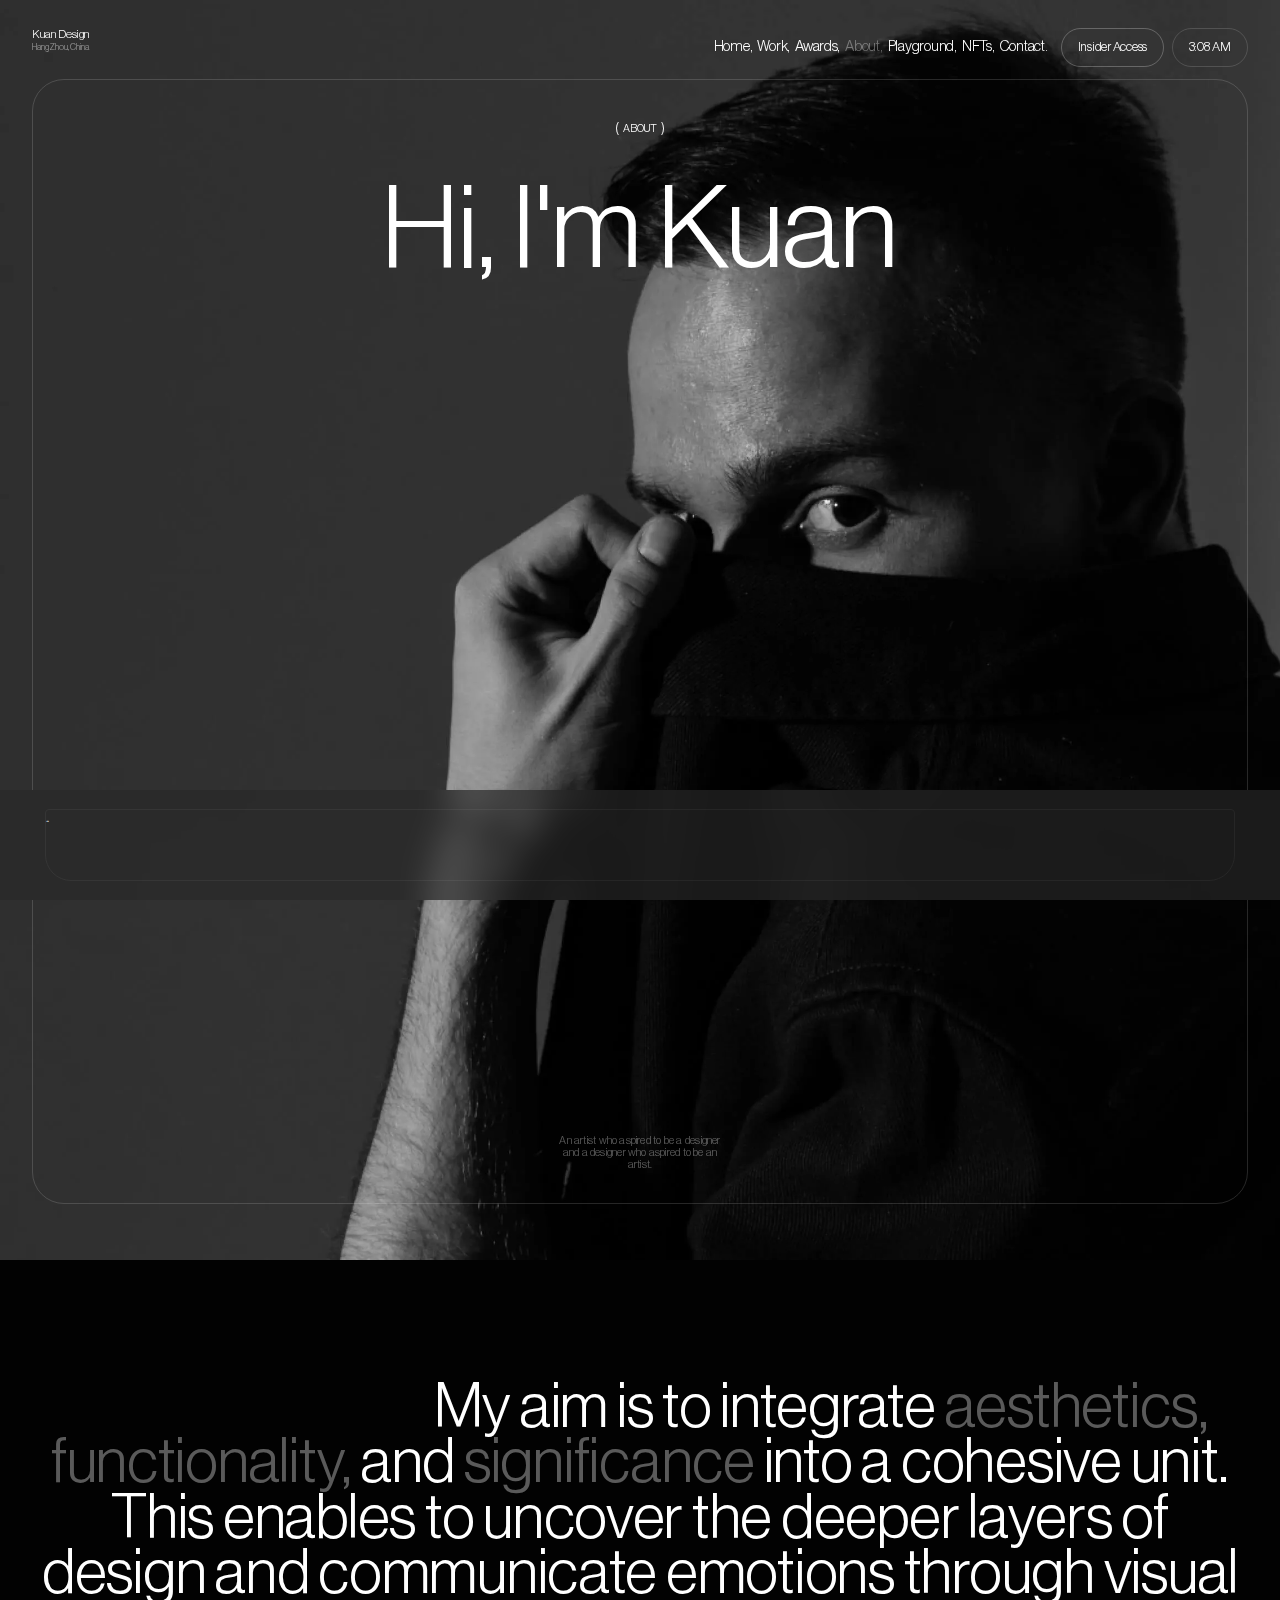
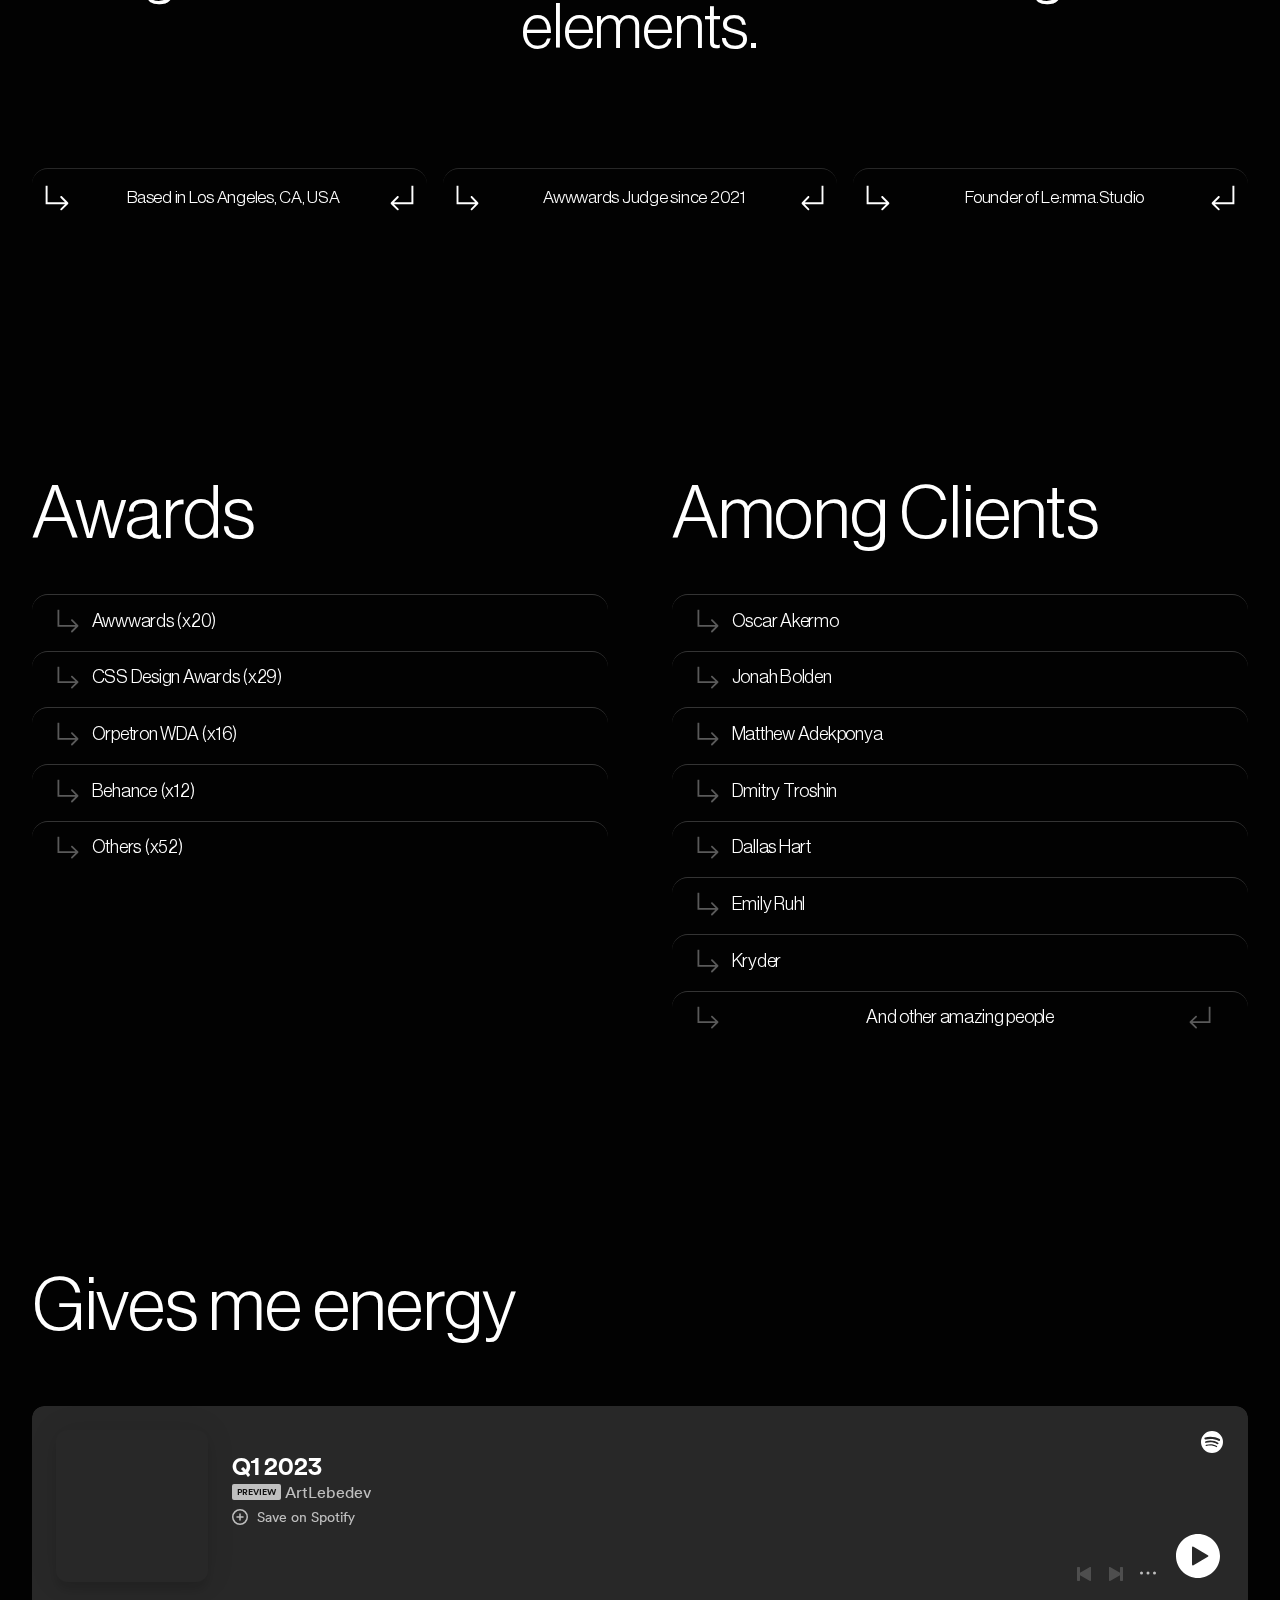
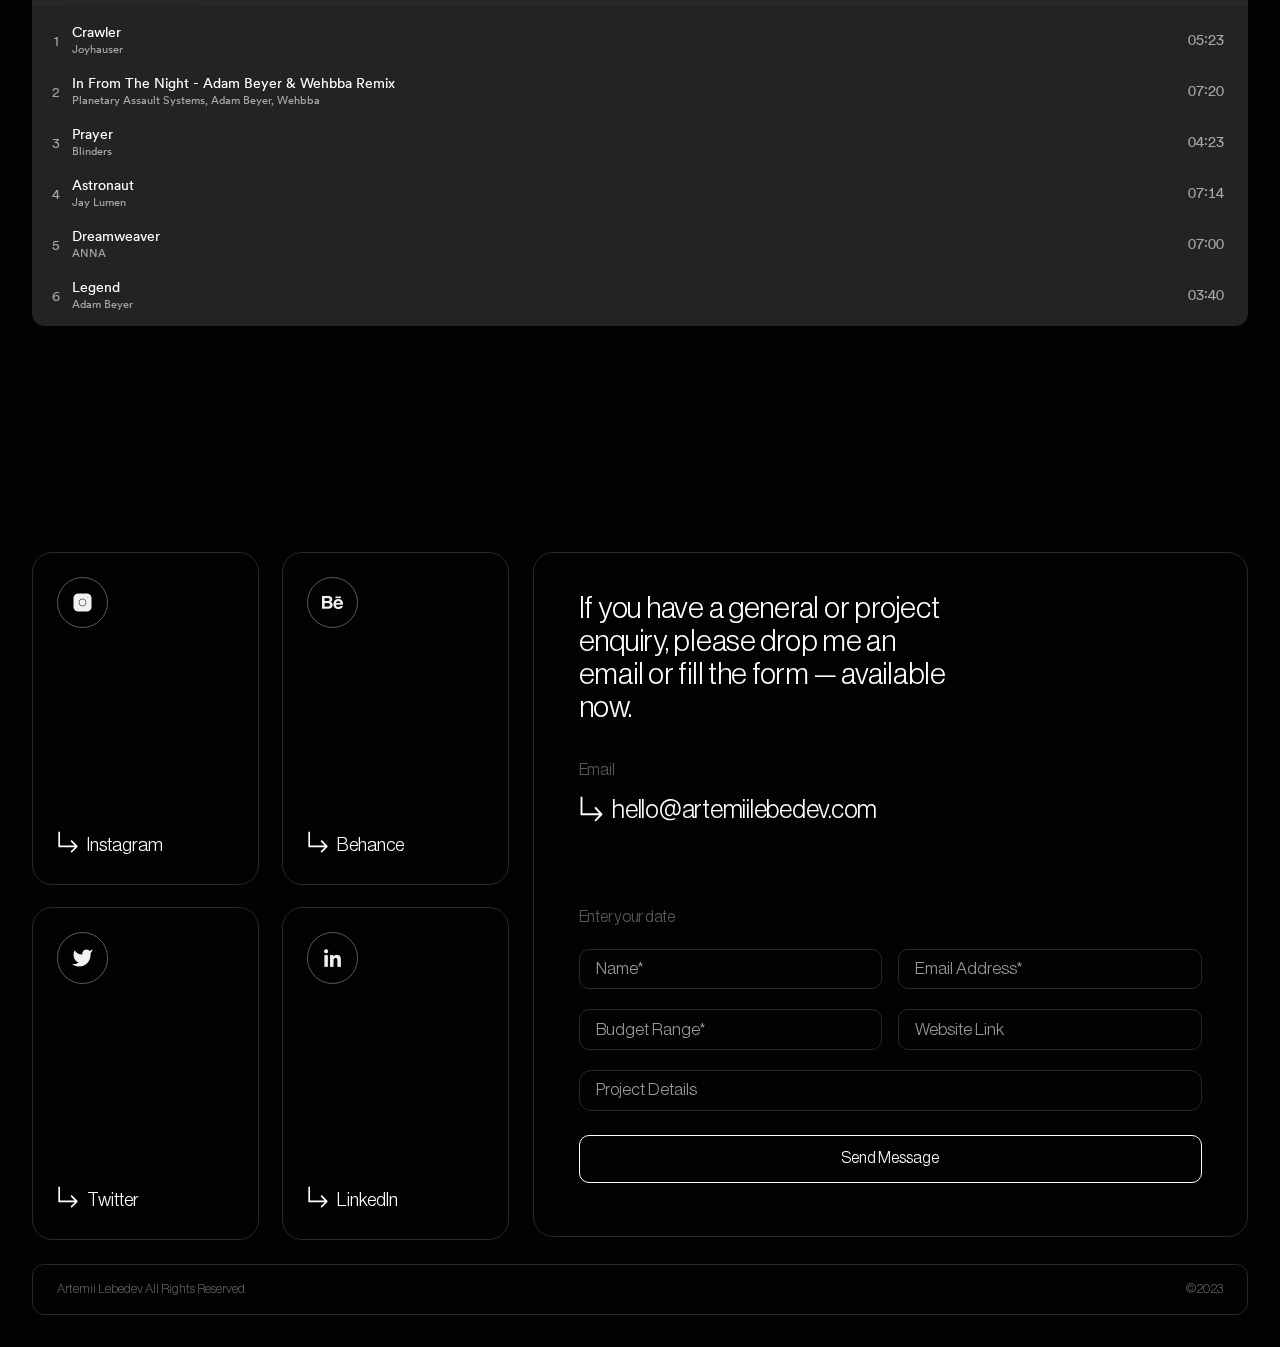
==== commit 5bb5614c: "Update about.html" ====
--- a/about.html
+++ b/about.html
@@ -164,7 +164,7 @@
 </script></div><div class="blinking_css w-embed"><style>
 .DD{width: 100%;min-height: 85px;max-height: 140px;background: #000000;position: relative;right: 0;z-index: 99999;position:fixed;z-index:9999;box-shadow: 1px 1px 40px 1px #000000;}
 .music2{background: #282828; width: 100%;height: 110px;position: relative;right: 0;position:fixed;bottom: 0;justify-content:center;align-items:center;display:flex;padding-bottom: 0px;z-index: 9900;opacity: 0.65;}
-.musicjz{margin: 0 auto;position: relative; width: 93%;height: 65%;padding-bottom: 0px;border-radius: 4px 4px 30px 30px;border:1px solid #4A4A4A; }
+.musicjz{margin: 0 auto;position: relative; width: 93%;height: 65%;padding-bottom: 0px;border-radius: 4px 4px 26px 26px;border:1px solid #3a3a3a; }
 .glass{;width: 100%;height: 110px; position: absolute;bottom:0;margin: 0 auto;f;position:fixed;bottom: 0;z-index: 9000; 
 -webkit-backdrop-filter:blur(15px);
 backdrop-filter:blur(15px);background-color:rgba(0,0,0,0);overflow:hidden}
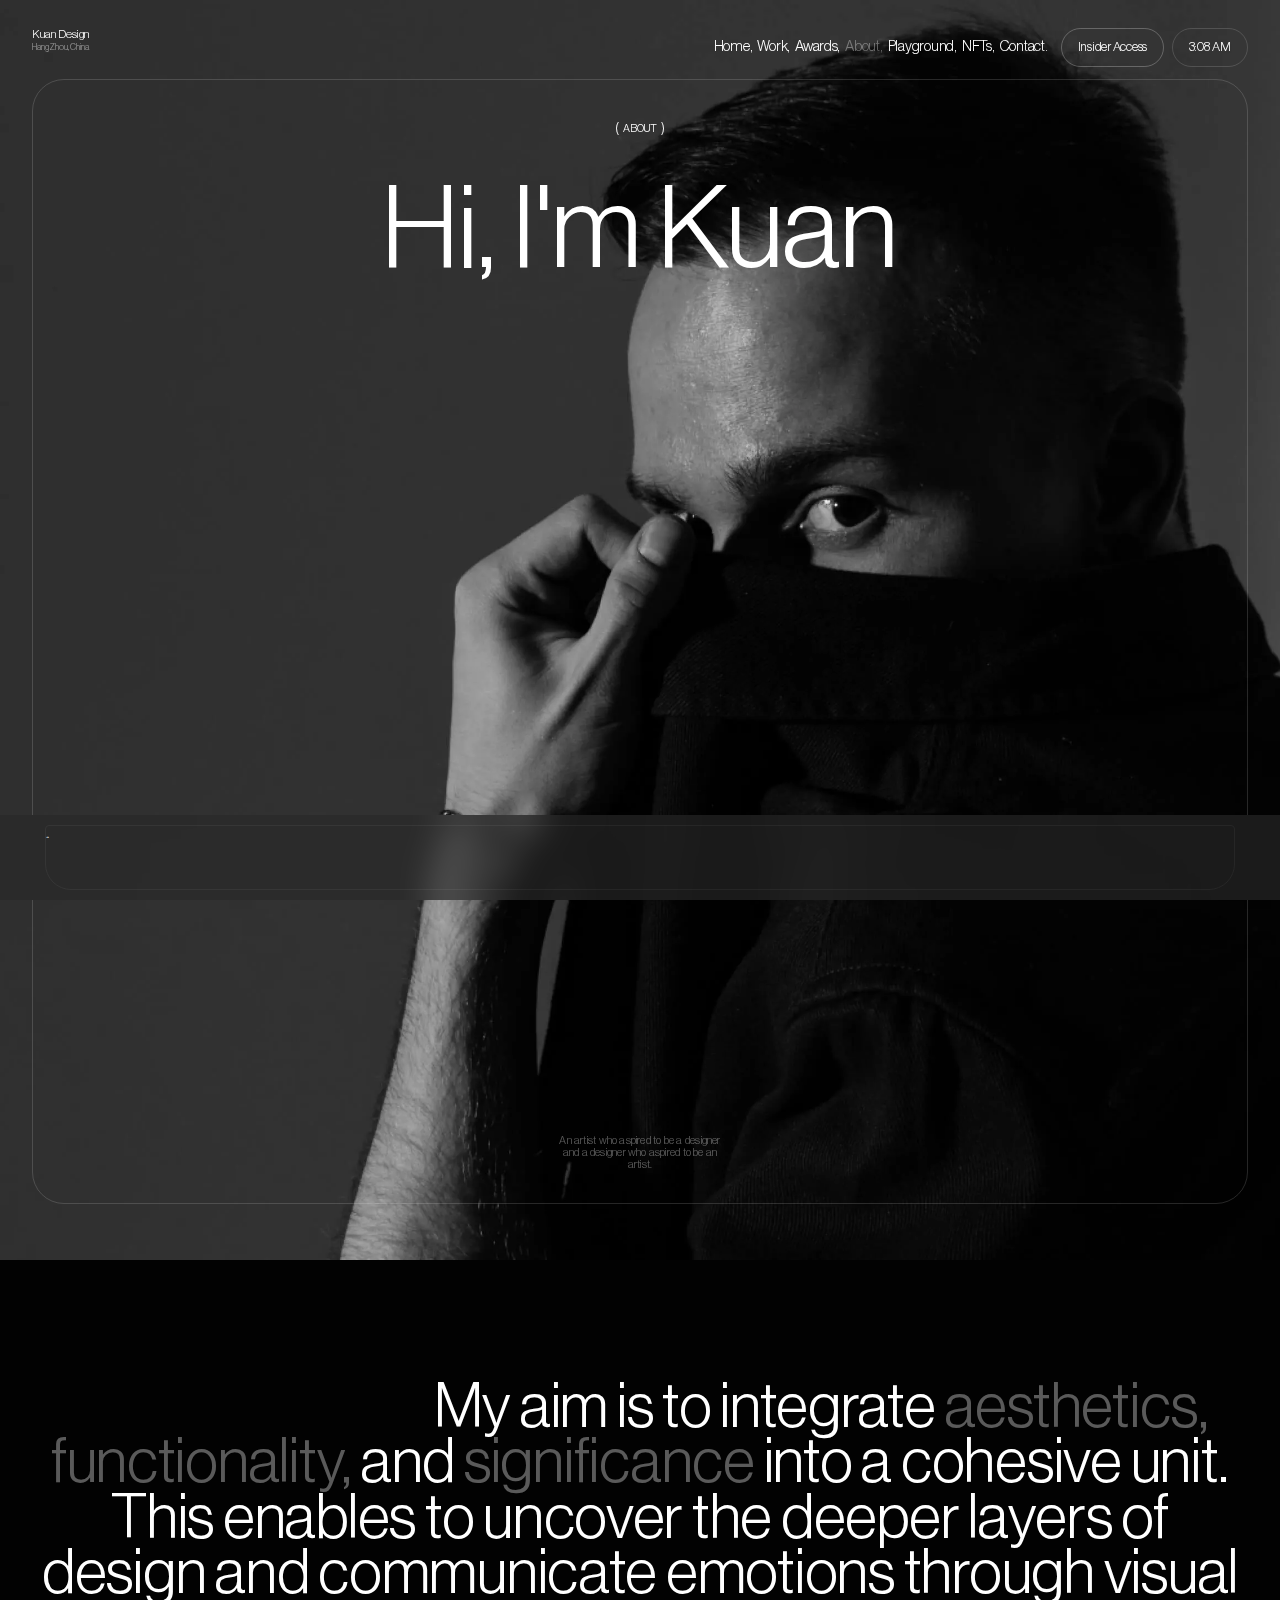
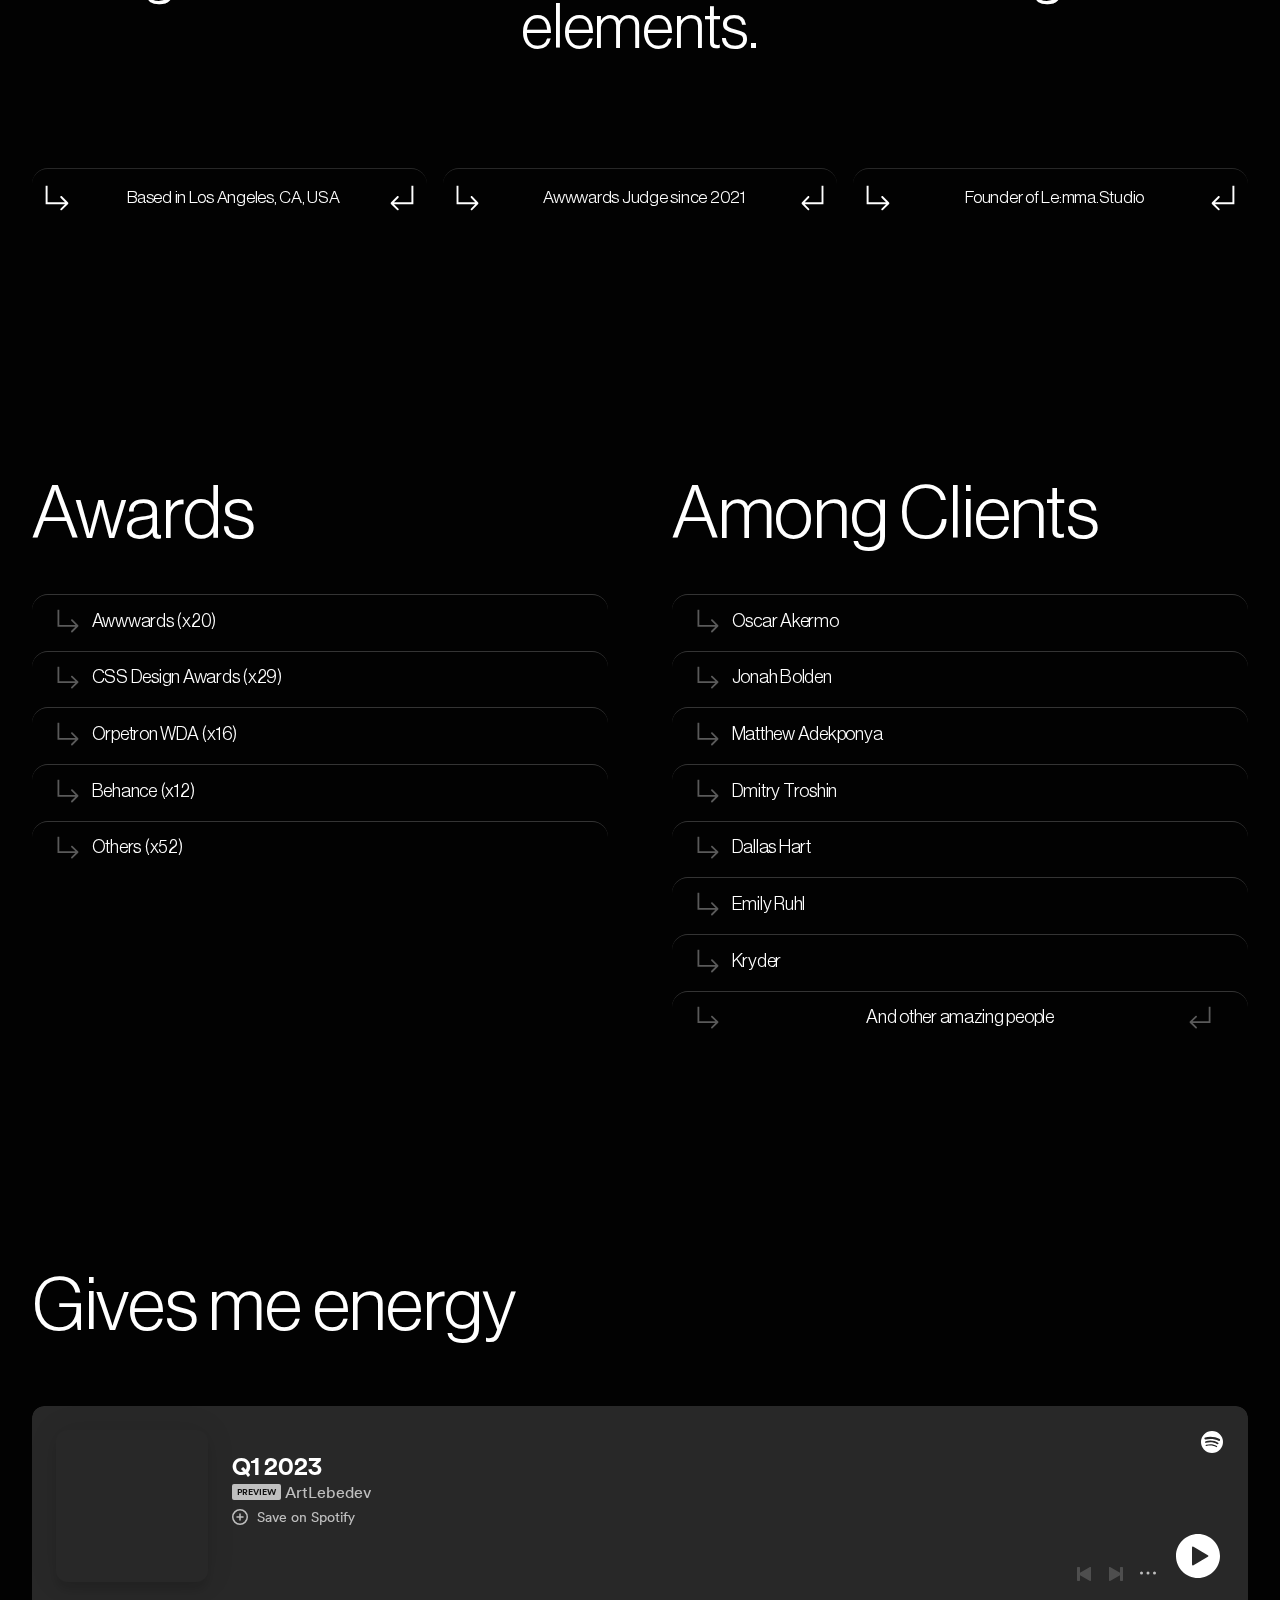
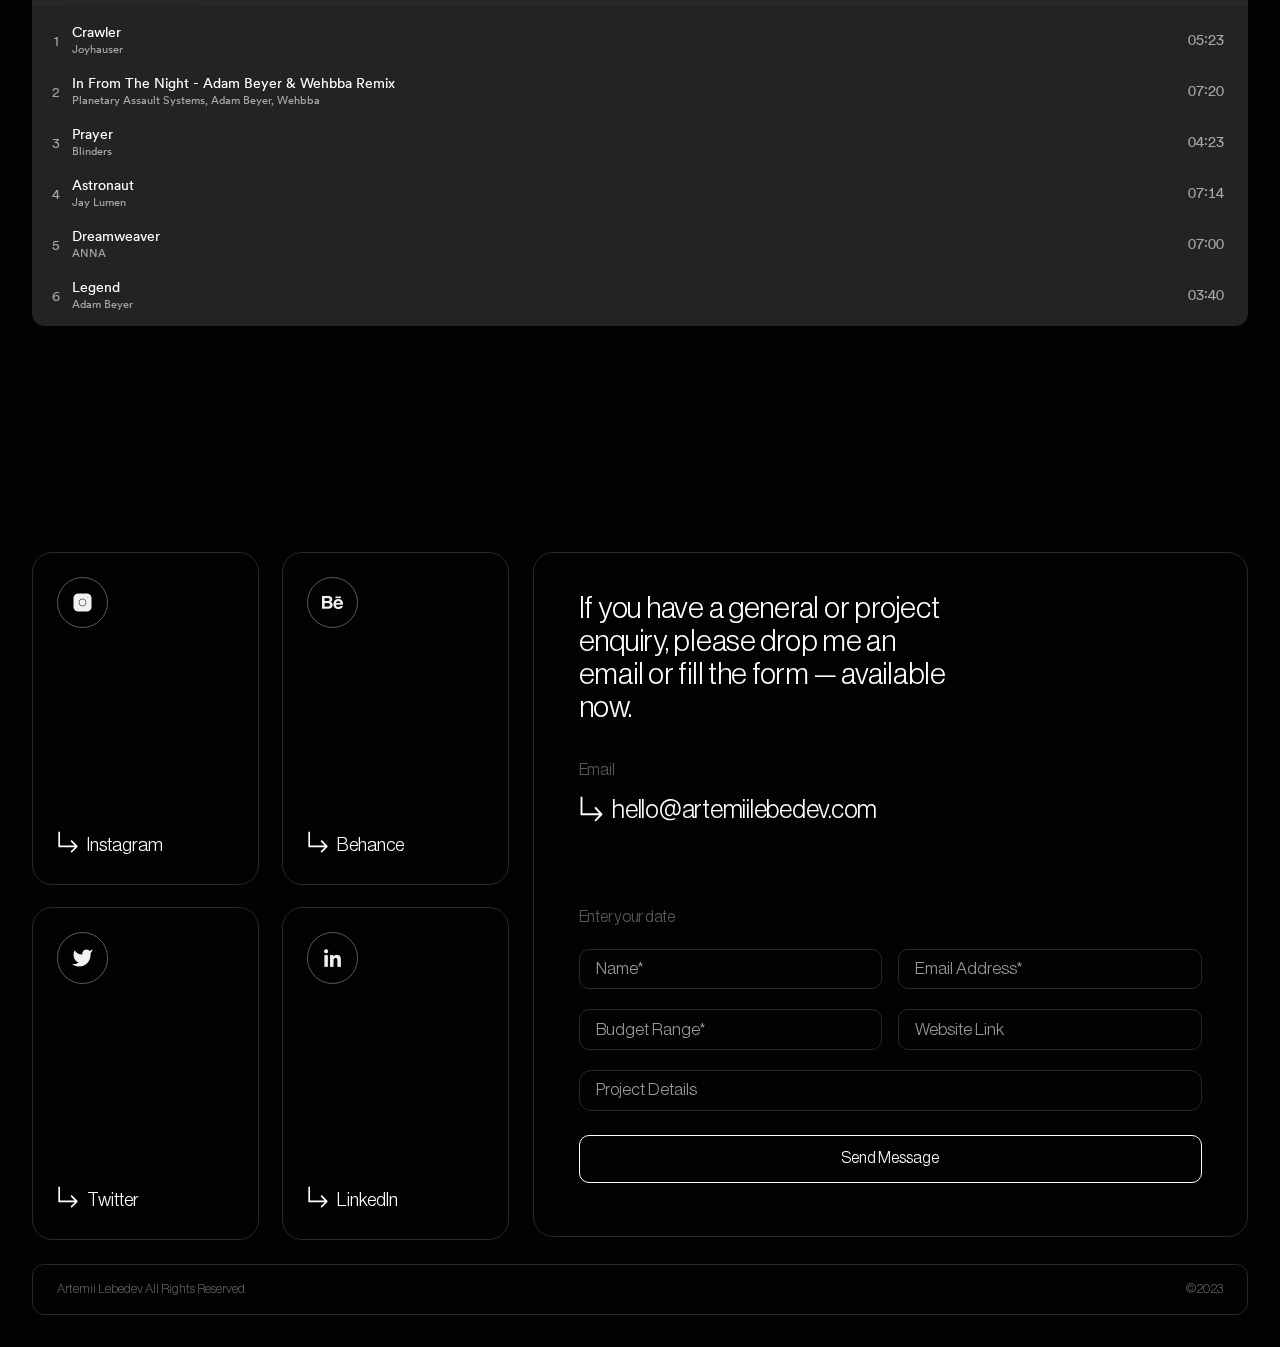
==== commit 32af9acb: "Update about.html" ====
--- a/about.html
+++ b/about.html
@@ -163,9 +163,9 @@
 
 </script></div><div class="blinking_css w-embed"><style>
 .DD{width: 100%;min-height: 85px;max-height: 140px;background: #000000;position: relative;right: 0;z-index: 99999;position:fixed;z-index:9999;box-shadow: 1px 1px 40px 1px #000000;}
-.music2{background: #282828; width: 100%;height: 110px;position: relative;right: 0;position:fixed;bottom: 0;justify-content:center;align-items:center;display:flex;padding-bottom: 0px;z-index: 9900;opacity: 0.65;}
-.musicjz{margin: 0 auto;position: relative; width: 93%;height: 65%;padding-bottom: 0px;border-radius: 4px 4px 26px 26px;border:1px solid #3a3a3a; }
-.glass{;width: 100%;height: 110px; position: absolute;bottom:0;margin: 0 auto;f;position:fixed;bottom: 0;z-index: 9000; 
+.music2{background: #282828; width: 100%;height: 85px;position: relative;right: 0;position:fixed;bottom: 0;justify-content:center;align-items:center;display:flex;padding-bottom: 0px;z-index: 9900;opacity: 0.65;}
+.musicjz{margin: 0 auto;position: relative; width: 93%;height: 65px;padding-bottom: 0px;border-radius: 4px 4px 26px 26px;border:1px solid #3a3a3a; }
+.glass{;width: 100%;height: 85px; position: absolute;bottom:0;margin: 0 auto;f;position:fixed;bottom: 0;z-index: 9000; 
 -webkit-backdrop-filter:blur(15px);
 backdrop-filter:blur(15px);background-color:rgba(0,0,0,0);overflow:hidden}
 .blink {
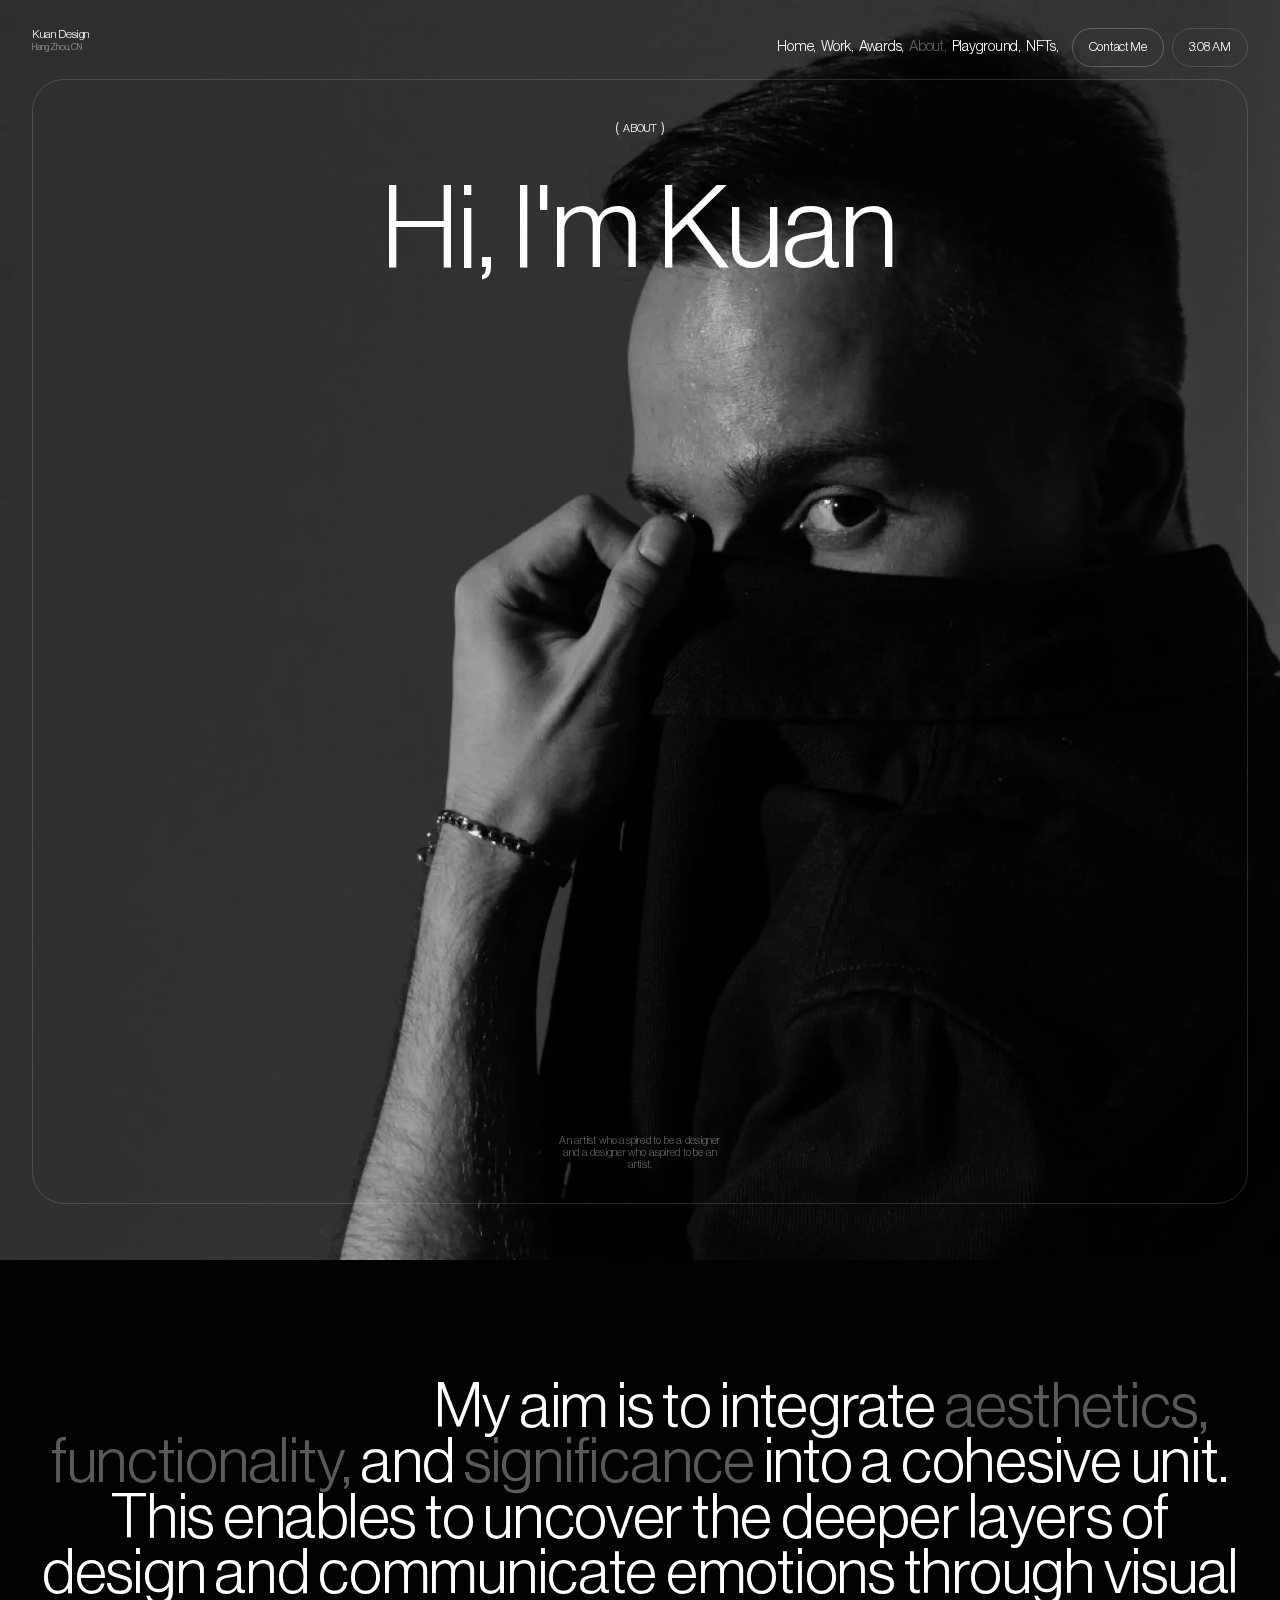
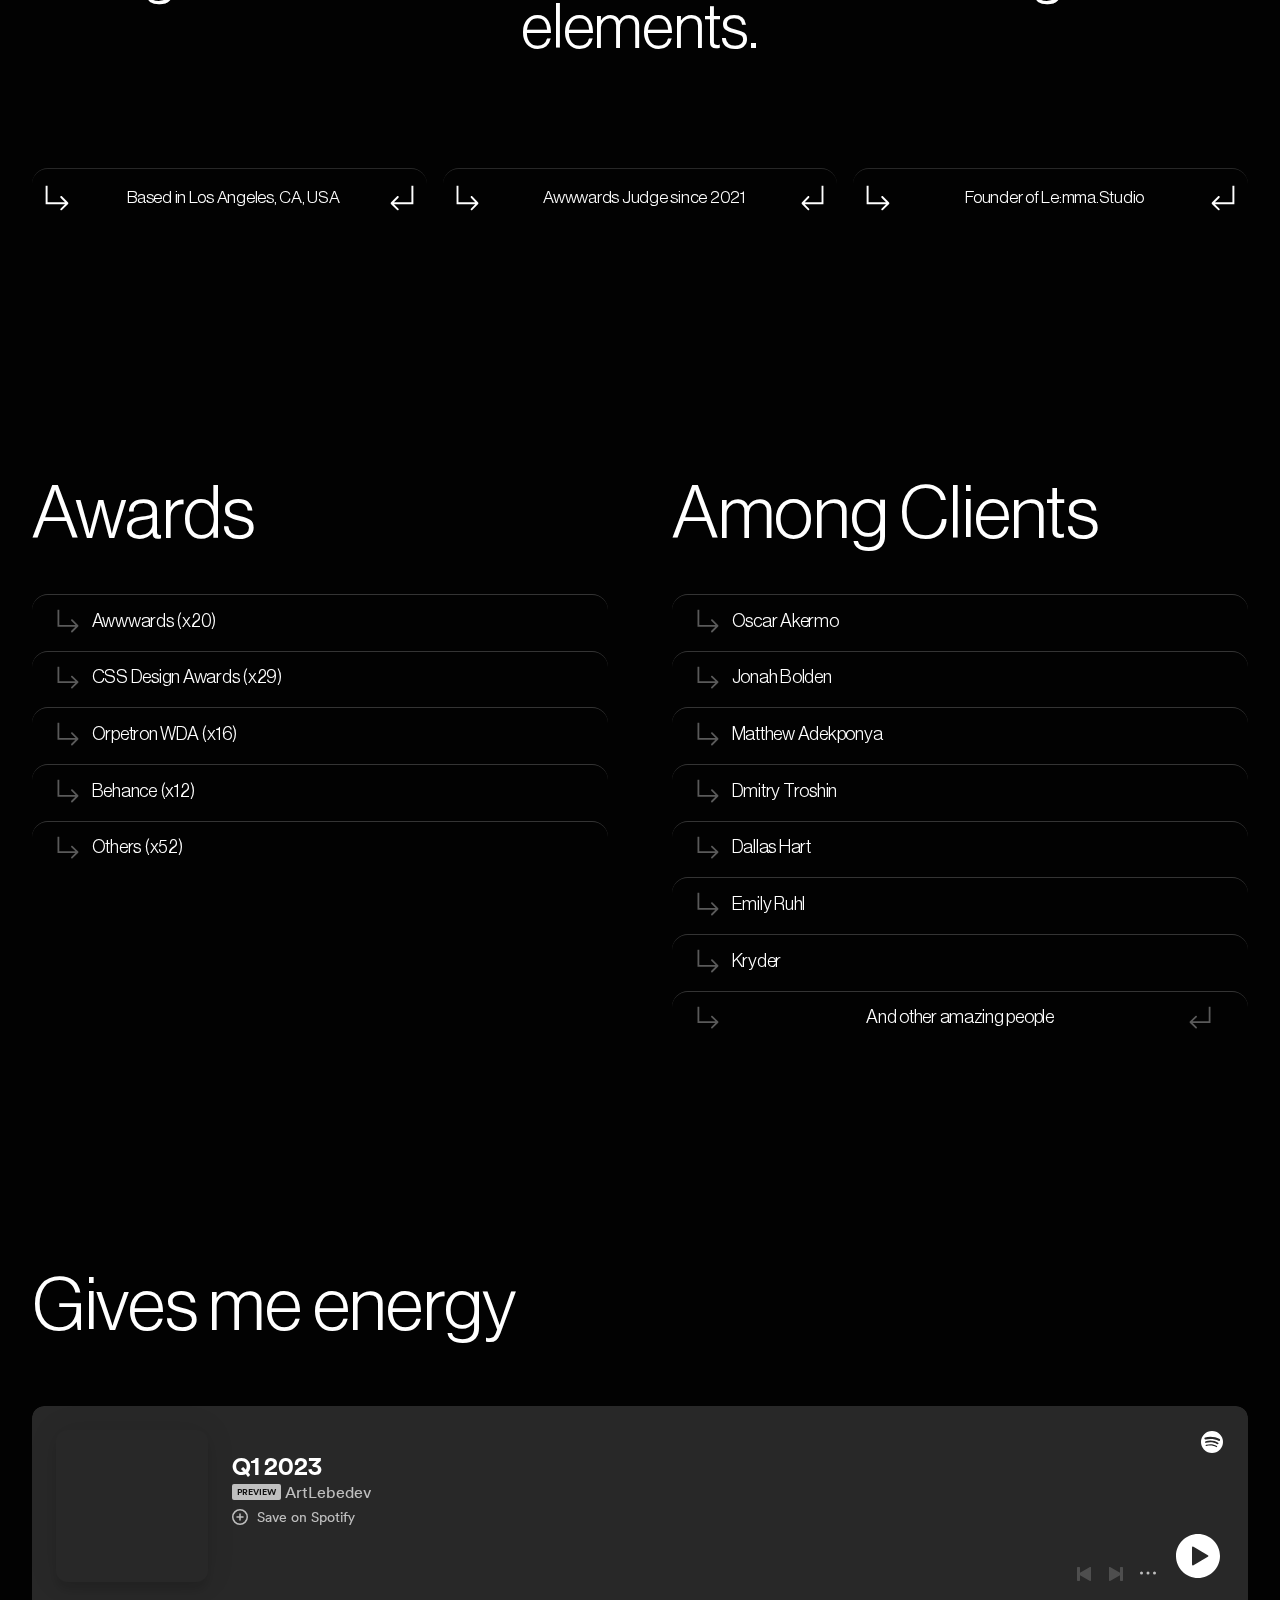
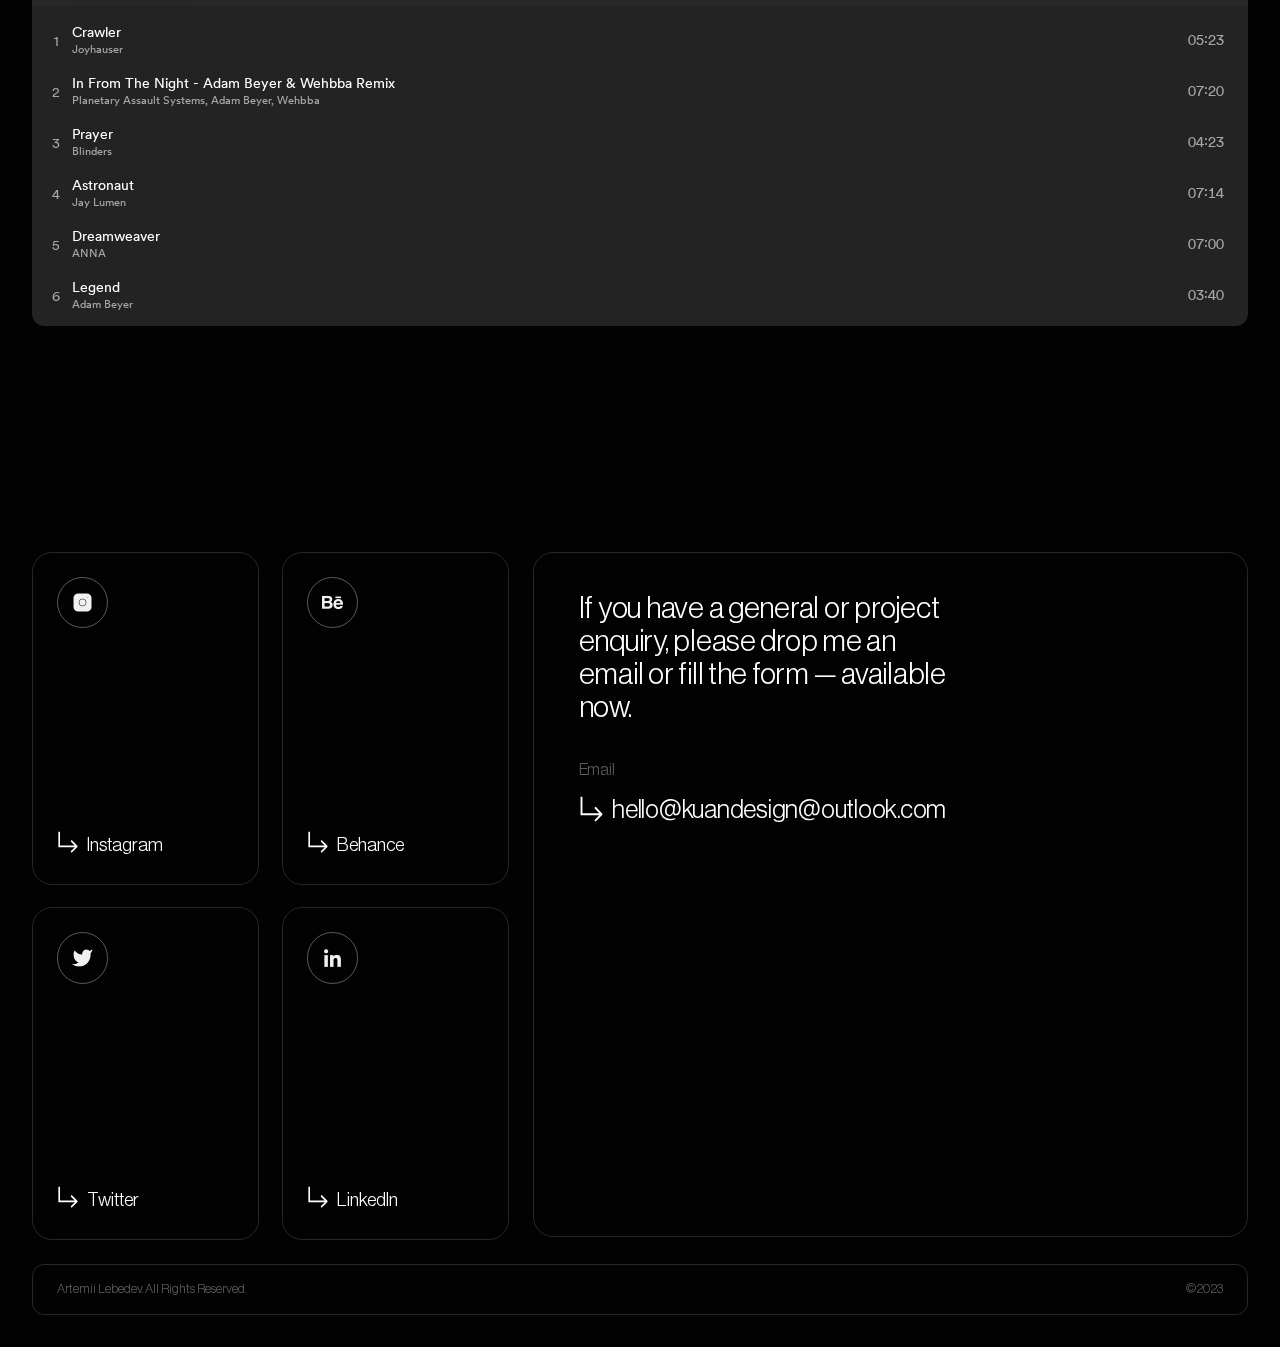
==== commit 37fc34ed: "Add files via upload" ====
--- a/about.html
+++ b/about.html
@@ -1,4 +1,4 @@
-<!DOCTYPE html><!-- Last Published: Sun Oct 08 2023 16:05:38 GMT+0000 (Coordinated Universal Time) --><html data-wf-domain="" data-wf-page="630f50033e9b8dff651ffbaf" data-wf-site="630534398d9471ade12fc55f" lang="en"><head><meta charset="utf-8"><title>Artemii Lebedev — Founder &amp; Art Director Lemma.Studio</title><meta content="Portfolio of Artemii Lebedev, award-winning Designer, Founder &amp; Art Director Lemma.Studio. Product &amp; Visual design, Mobile &amp; Web 2/3.0 projects, Branding, Typography and Animations." name="description"><meta content="Artemii Lebedev — Founder &amp; Art Director Lemma.Studio" property="twitter:title"><meta content="Portfolio of Artemii Lebedev, award-winning Designer, Founder &amp; Art Director Lemma.Studio. Product &amp; Visual design, Mobile &amp; Web 2/3.0 projects, Branding, Typography and Animations." property="twitter:description"><meta content="static/picture/64188800a141bdee02995231_about_cover.png" property="twitter:image"><meta content="summary_large_image" name="twitter:card"><meta content="width=device-width, initial-scale=1" name="viewport"><meta content="Xh3WHrLWXyS-XJhpVD51Qtd9Wz9ha3fCUwcvAq6f1-o" name="google-site-verification"><link href="static/css/artemiy-lebedev.webflow.8f33c71df.min.css" rel="stylesheet" type="text/css"><script type="text/javascript">!function(o,c){var n=c.documentElement,t=" w-mod-";n.className+=t+"js",("ontouchstart"in o||o.DocumentTouch&&c instanceof DocumentTouch)&&(n.className+=t+"touch")}(window,document);</script><link href="static/picture/64188563f03626ddae65c253_favicon_small.png" rel="shortcut icon" type="image/x-icon"><link href="static/picture/6418859df03626527965c552_favicon_big.png" rel="apple-touch-icon"><style>
+<!DOCTYPE html><!-- Last Published: Sun Oct 08 2023 16:05:38 GMT+0000 (Coordinated Universal Time) --><html data-wf-domain="" data-wf-page="630f50033e9b8dff651ffbaf" data-wf-site="630534398d9471ade12fc55f" lang="en"><head><meta charset="utf-8"><title>Kuan Design — Founder &amp; Art Director Lemma.Studio</title><meta content="Portfolio of Kuan Design, award-winning Designer, Founder &amp; Art Director Lemma.Studio. Product &amp; Visual design, Mobile &amp; Web 2/3.0 projects, Branding, Typography and Animations." name="description"><meta content="Kuan Design — Founder &amp; Art Director Lemma.Studio" property="twitter:title"><meta content="Portfolio of Kuan Design, award-winning Designer, Founder &amp; Art Director Lemma.Studio. Product &amp; Visual design, Mobile &amp; Web 2/3.0 projects, Branding, Typography and Animations." property="twitter:description"><meta content="static/picture/64188800a141bdee02995231_about_cover.png" property="twitter:image"><meta content="summary_large_image" name="twitter:card"><meta content="width=device-width, initial-scale=1" name="viewport"><meta content="Xh3WHrLWXyS-XJhpVD51Qtd9Wz9ha3fCUwcvAq6f1-o" name="google-site-verification"><link href="static/css/artemiy-lebedev.webflow.8f33c71df.min.css" rel="stylesheet" type="text/css"><script type="text/javascript">!function(o,c){var n=c.documentElement,t=" w-mod-";n.className+=t+"js",("ontouchstart"in o||o.DocumentTouch&&c instanceof DocumentTouch)&&(n.className+=t+"touch")}(window,document);</script><link href="static/picture/64188563f03626ddae65c253_favicon_small.png" rel="shortcut icon" type="image/x-icon"><link href="static/picture/6418859df03626527965c552_favicon_big.png" rel="apple-touch-icon"><style>
   
 ::-webkit-scrollbar-button {transition: 0ms !important;width: 0px;height: 0px;}
 ::-webkit-scrollbar-track {background: transparent;}
@@ -10,62 +10,28 @@
 
  
 </style>
+	
+		
+		<script src="static/js/wow.min.js" language="javascript"></script>
+	<link rel="stylesheet" href="static/css/animate.min.css">
+	<script>
+		new WOW().init();
+    </script>
+	
+        <link href='static/css/style-inline.css' rel='stylesheet'>
+        <script defer="" src='static/js/350500c38b27615a5c3abcc6b6d87666cd4a5d52.js'></script>
+	
 </head><body><!--<div class="DD"></div>-->
-	<div class="glass"></div>
+	<!--<div class="glass"></div>
 	<div class="music2">
 		    <div class="musicjz">
                    <div id="cincopa_eb144d">...</div>
 			</div>
-	 </div>
-	<div class="progress-bar"></div><div class="fullscreen_menu"><div class="wrapper_menu"><div class="list_links"><a href="index.html" class="mobile_links w-inline-block"><div class="text-block-47">Home</div><div class="text-block-48">01</div></a><a href="work.html" class="mobile_links w-inline-block"><div class="text-block-47">Work</div><div class="text-block-48">02</div></a><a href="awards.html" class="mobile_links w-inline-block"><div class="text-block-47">Awards</div><div class="text-block-48">03</div></a><a href="" aria-current="page" class="mobile_links w-inline-block w--current"><div class="text-block-47">About</div><div class="text-block-48">04</div></a><a href="playground.html" class="mobile_links w-inline-block"><div class="text-block-47">Playground</div><div class="text-block-48">05</div></a><a href="https://opensea.io/collection/dispersion-dreams" target="_blank" class="mobile_links w-inline-block"><div class="text-block-47">NFTs</div><div class="text-block-48">06</div></a><a data-w-id="9430ed3b-3495-70af-e575-3d52b6c43157" href="#" class="mobile_links w-inline-block"><div class="text-block-47">Contact</div><div class="text-block-48">07</div></a><a href="artemii-lebedev-insider-subscription.html" class="mobile_links w-inline-block"><div class="text-block-47">Insider Access</div></a></div><div class="email_link"><div class="text-block-50">Enquiries</div><a href="mailto:hello@1173417421@qq.com?subject=Enquiries" class="social_mobile first w-inline-block"><div class="text-block-49 email_address">hello@1173417421@qq.com</div></a></div><div class="socials_mobile"><a href="https://www.behance.net/Artemiylebedev" target="_blank" class="social_mobile first w-inline-block"><div class="text-block-49">Behance</div></a><a href="https://instagram.com/artlebedev.ui/" target="_blank" class="social_mobile w-inline-block"><div class="text-block-49">Instagram</div></a><a href="http://linkedin.com/in/art-lebedev-design/" target="_blank" class="social_mobile w-inline-block"><div class="text-block-49">LinkedIn</div></a><a href="http://twitter.com/ArtemiuLebedev" target="_blank" class="social_mobile w-inline-block"><div class="text-block-49">Twitter</div></a></div></div></div><div class="header" id="topbar" style="position: fixed; top: 28px;"><a data-w-id="eb9f7fb8-9a84-3b95-1828-576fe299e77d" href="index.html" class="logotype w-inline-block"><div class="text-block first-hover">Kuan Design</div><div class="text-block second-hover">multidisciplinary designer</div><div class="text-block-2">HangZhou, China</div></a><div class="header_links"><a href="index.html" class="link_header w-inline-block"><div class="header_link">Home,</div></a><a href="work.html" class="link_header w-inline-block"><div class="header_link">Work,</div></a><a href="awards.html" class="link_header w-inline-block"><div class="header_link">Awards,</div></a><a href="" aria-current="page" class="link_header w-inline-block w--current"><div class="header_link">About,</div></a><a href="playground.html" class="link_header w-inline-block"><div class="header_link">Playground,</div></a><a href="https://opensea.io/collection/dispersion-dreams" target="_blank" class="link_header w-inline-block"><div class="header_link">NFTs,</div></a><a data-w-id="eb9f7fb8-9a84-3b95-1828-576fe299e791" href="#" class="link_header w-inline-block"><div class="header_link">Contact.</div></a></div><div class="div-block-198"><a href="artemii-lebedev-insider-subscription.html" class="link-block insider-link w-inline-block"><div>Insider Access</div></a></div><div class="div-block-2"><a href="#" class="link-block time w-inline-block"><div data-timezone="America/Los_Angeles" class="location-row"><div class="time-message">Good Day</div><div class="city-time">16<span class="blink">:</span>56 AM</div></div></a></div><div class="mobile_menu"><div class="menu_text">Menu</div><a data-w-id="eb9f7fb8-9a84-3b95-1828-576fe299e7a1" href="#" class="link-block-16 w-inline-block"><div class="top_line"></div><div class="middle_line"></div><div class="bottom_line"></div></a></div></div><div class="contact_window"><div class="wrapper_window"><div class="div-block-161"><div class="text-block-71">Contact</div><a data-w-id="edaf289b-d87b-81fc-50b4-4ca7a17662c8" href="#" class="link-block-22 w-inline-block"><img src="static/picture/64174f106c79a87b71b4fc3f_close.svg" loading="lazy" alt="Cross icon. White." class="image-60"></a></div><div class="div-block-160"><div class="div-block-159"><div class="text-block-70">Let&#x27;s build the future together</div></div><div class="form-block contact_window_form w-form"><form id="wf-form-Enquiry-Form-Window" name="wf-form-Enquiry-Form-Window" data-name="Enquiry Form Window" method="get" data-wf-page-id="630f50033e9b8dff651ffbaf" data-wf-element-id="edaf289b-d87b-81fc-50b4-4ca7a17662cf"><div class="text-block-58">Enter your data</div><div class="fields flexbox"><input type="text" class="text-field w-input" maxlength="256" name="Name" data-name="Name" placeholder="Name*" id="Name-Window" required=""><input type="email" class="text-field last w-input" maxlength="256" name="Email" data-name="Email" placeholder="Email Address*" id="Email-Window" required=""></div><div class="fields flexbox"><input type="text" class="text-field w-input" maxlength="256" name="Budget" data-name="Budget" placeholder="Budget Range*" id="Budget-Window" required=""><input type="text" class="text-field last w-input" maxlength="256" name="Website-Link" data-name="Website Link" placeholder="Website Link" id="Website-Link-Window"></div><div class="fields flexbox"><input type="text" class="text-field full w-input" maxlength="256" name="Project-Details" data-name="Project Details" placeholder="Project Details" id="Project-Details-Window"></div><input type="submit" value="Send Message" data-wait="Please wait..." class="submit-button w-button"><div class="div-block-163"><div class="text-block-72">By filling out this form you agree to <a href="privacy-policy.html" target="_blank" class="privacy_link"><span class="text-span-6">Privacy Policy.</span></a></div></div><div class="or_div"><div class="text-block-74">or</div></div><div class="div-block-185"><a data-w-id="edaf289b-d87b-81fc-50b4-4ca7a17662e4" href="mailto:hello@artemiilebedev.com?subject=Project%20Enquiry" class="email_link_window w-inline-block"><div class="div-block-162"><img alt="Curved arrow, white, flooded color." loading="lazy" src="static/picture/64162fb7826a4214b6e53110_arrow_left.svg"></div><div class="text-block-73">hello@artemiilebedev.com</div></a></div></form><div class="success-message w-form-done"><div class="text-block-62">Thank you! Your submission has been received!</div></div><div class="error-message w-form-fail"><div class="text-block-64">Oops! Something went wrong while submitting the form.</div></div></div></div></div></div><div id="lenis" data-w-id="7d646c65-5d9e-1312-daa8-67b5749d21ab" style="-webkit-transform:translate3d(0, 0, 0) scale3d(0.7, 0.7, 1) rotateX(0) rotateY(0) rotateZ(0) skew(0, 0);-moz-transform:translate3d(0, 0, 0) scale3d(0.7, 0.7, 1) rotateX(0) rotateY(0) rotateZ(0) skew(0, 0);-ms-transform:translate3d(0, 0, 0) scale3d(0.7, 0.7, 1) rotateX(0) rotateY(0) rotateZ(0) skew(0, 0);transform:translate3d(0, 0, 0) scale3d(0.7, 0.7, 1) rotateX(0) rotateY(0) rotateZ(0) skew(0, 0);filter:blur(7px)" class="main"><div><div class="about"><div class="profile_img"><div class="hero_section"><div class="wrapper hero-wrapper"><div class="border_big about_border"><div class="wrapper_inside_border"><div class="caption_small"><div class="services"><div class="text-block-5"><span class="text-span">(</span> about<span class="text-span-2">)</span></div></div></div><div class="hero_heading about_h1"><h1 class="h1">Hi, I&#x27;m Kuan</h1></div><div class="flexbox bottom"><div class="wrapper_captions"><div class="text-block-81">An artist who aspired to be a designer <br>and a designer who aspired to be an artist.</div></div></div></div></div></div></div></div></div></div><div><div class="short_about"><div class="wrapper"><div class="div-block-176"><div class="indent_txt about_indent">My aim is to integrate <span class="text-span-13">aesthetics,</span> <span class="text-span-14">functionality,</span> and <span class="diff_color">significance</span> into a cohesive unit. This enables to uncover the deeper layers of design and communicate emotions through visual elements.</div></div><div class="short_box"><div class="flexbox columns_about"><div class="column_ab"><div class="flexbox middle_align"><div class="div-block-175"><img src="static/picture/64162fb7826a4214b6e53110_arrow_left.svg" loading="lazy" alt="Curved arrow, white, flooded color." class="arrow"></div><div class="text-block-79">Based in Los Angeles, CA, USA</div><div class="div-block-175 right"><img src="static/picture/6419bdabd305bd25aa938558_arrow_right.svg" loading="lazy" alt="Curved arrow, white, flooded color." class="arrow"></div></div></div><div class="column_ab"><div class="flexbox middle_align"><div class="div-block-175"><img src="static/picture/64162fb7826a4214b6e53110_arrow_left.svg" loading="lazy" alt="Curved arrow, white, flooded color."></div><div class="text-block-79">Awwwards Judge since 2021</div><div class="div-block-175 right"><img src="static/picture/6419bdabd305bd25aa938558_arrow_right.svg" loading="lazy" alt="Curved arrow, white, flooded color."></div></div></div><div class="column_ab last"><div class="flexbox middle_align"><div class="div-block-175"><img src="static/picture/64162fb7826a4214b6e53110_arrow_left.svg" loading="lazy" alt="Curved arrow, white, flooded color."></div><div class="text-block-79">Founder of Le:mma.Studio</div><div class="div-block-175 right"><img src="static/picture/6419bdabd305bd25aa938558_arrow_right.svg" loading="lazy" alt="Curved arrow, white, flooded color."></div></div></div></div></div></div></div></div><div><div class="div-block-184"><div class="clients_awards"><div class="wrapper"><div class="div-block-182"><div class="text-block-80">Awards</div></div><div class="clients_grid"><div class="div-block-179"><div class="div-block-178"><div class="div-block-183"><img src="static/picture/64162fb7826a4214b6e53110_arrow_left.svg" loading="lazy" alt="Curved arrow, white, flooded color."></div><div class="clients">Awwwards (x20)</div></div><div class="div-block-178"><div class="div-block-183"><img src="static/picture/64162fb7826a4214b6e53110_arrow_left.svg" loading="lazy" alt="Curved arrow, white, flooded color."></div><div class="clients">CSS Design Awards (x29)</div></div><div class="div-block-178"><div class="div-block-183"><img src="static/picture/64162fb7826a4214b6e53110_arrow_left.svg" loading="lazy" alt="Curved arrow, white, flooded color."></div><div class="clients">Orpetron WDA (x16)</div></div><div class="div-block-178"><div class="div-block-183"><img src="static/picture/64162fb7826a4214b6e53110_arrow_left.svg" loading="lazy" alt="Curved arrow, white, flooded color."></div><div class="clients">Behance (x12)</div></div><div class="div-block-178"><div class="div-block-183"><img src="static/picture/64162fb7826a4214b6e53110_arrow_left.svg" loading="lazy" alt="Curved arrow, white, flooded color."></div><div class="clients">Others (x52)</div></div></div></div></div></div><div class="clients_awards"><div class="wrapper"><div class="div-block-182"><div class="text-block-80">Among Clients</div></div><div class="clients_grid"><div class="div-block-179"><div class="div-block-178"><div class="div-block-183"><img src="static/picture/64162fb7826a4214b6e53110_arrow_left.svg" loading="lazy" alt="Curved arrow, white, flooded color."></div><div class="clients">Oscar Akermo</div></div><div class="div-block-178"><div class="div-block-183"><img src="static/picture/64162fb7826a4214b6e53110_arrow_left.svg" loading="lazy" alt="Curved arrow, white, flooded color."></div><div class="clients">Jonah Bolden</div></div><div class="div-block-178"><div class="div-block-183"><img src="static/picture/64162fb7826a4214b6e53110_arrow_left.svg" loading="lazy" alt="Curved arrow, white, flooded color."></div><div class="clients">Matthew Adekponya</div></div><div class="div-block-178"><div class="div-block-183"><img src="static/picture/64162fb7826a4214b6e53110_arrow_left.svg" loading="lazy" alt="Curved arrow, white, flooded color."></div><div class="clients">Dmitry Troshin</div></div><div class="div-block-178"><div class="div-block-183"><img src="static/picture/64162fb7826a4214b6e53110_arrow_left.svg" loading="lazy" alt="Curved arrow, white, flooded color."></div><div class="clients">Dallas Hart</div></div><div class="div-block-178"><div class="div-block-183"><img src="static/picture/64162fb7826a4214b6e53110_arrow_left.svg" loading="lazy" alt="Curved arrow, white, flooded color."></div><div class="clients">Emily Ruhl</div></div><div class="div-block-178"><div class="div-block-183"><img src="static/picture/64162fb7826a4214b6e53110_arrow_left.svg" loading="lazy" alt="Curved arrow, white, flooded color."></div><div class="clients">Kryder</div></div><div class="div-block-178 last"><div class="div-block-183 last_arrow"><img src="static/picture/64162fb7826a4214b6e53110_arrow_left.svg" loading="lazy" alt="Curved arrow, white, flooded color."></div><div class="clients">And other amazing people</div><div class="div-block-183 last_arrow"><img src="static/picture/6419bdabd305bd25aa938558_arrow_right.svg" loading="lazy" alt="Curved arrow, white, flooded color."></div></div></div></div></div></div></div></div><section><div class="playlist"><div class="wrapper playlist_wrapper"><div class="div-block-182"><div class="text-block-80">Gives me energy</div></div><div class="html-embed w-embed w-iframe"><iframe style="border-radius:12px; background-color: transparent;" src="66OELb30xDgcsbI7jCqu4y.html" width="100%" height="520" frameborder="0" allowfullscreen="" allow="autoplay; clipboard-write; encrypted-media; fullscreen; picture-in-picture" loading="lazy"></iframe></div></div></div></section><div><div class="footer_main"><div class="wrapper"><div class="flexbox top_align"><div class="left_side flexbox"><div class="flex_line"><a href="https://instagram.com/artlebedev.ui/" target="_blank" class="social_block w-inline-block"><div class="social_icon"><img src="static/picture/6416336844e6f159d647bb05_instagram.png" loading="lazy" alt="Instagram Icon, filled, white color" class="image-55"></div><div class="social_name"><div class="flexbox center_align"><div class="div-block-143"><img src="static/picture/64162fb7826a4214b6e53110_arrow_left.svg" loading="lazy" alt="Curved arrow, white, flooded color." class="image-56"></div><div class="text-block-56">Instagram</div></div></div></a><a href="https://www.behance.net/Artemiylebedev" target="_blank" class="social_block second w-inline-block"><div class="social_icon"><img src="static/picture/6416336904ae8a79e8b5e0a1_Behance.png" loading="lazy" alt="Behance icon, filled, white color" class="image-55"></div><div class="social_name"><div class="flexbox center_align"><div class="div-block-143"><img src="static/picture/64162fb7826a4214b6e53110_arrow_left.svg" loading="lazy" alt="Curved arrow, white, flooded color." class="image-56"></div><div class="text-block-56">Behance</div></div></div></a></div><div class="flex_line second"><a href="http://twitter.com/ArtemiuLebedev" target="_blank" class="social_block w-inline-block"><div class="social_icon"><img src="static/picture/6416336944e6f15b1947bb18_twitter.png" loading="lazy" alt="Twitter icon, filled, white color" class="image-55"></div><div class="social_name"><div class="flexbox center_align"><div class="div-block-143"><img src="static/picture/64162fb7826a4214b6e53110_arrow_left.svg" loading="lazy" alt="Curved arrow, white, flooded color." class="image-56"></div><div class="text-block-56">Twitter</div></div></div></a><a href="http://linkedin.com/in/art-lebedev-design/" target="_blank" class="social_block second w-inline-block"><div class="social_icon"><img src="static/picture/6416336804ae8a0339b5e0a0_LinkedIn.png" loading="lazy" alt="LinkedIn icon, filled, white color" class="image-55"></div><div class="social_name"><div class="flexbox center_align"><div class="div-block-143"><img src="static/picture/64162fb7826a4214b6e53110_arrow_left.svg" loading="lazy" alt="Curved arrow, white, flooded color." class="image-56"></div><div class="text-block-56">LinkedIn</div></div></div></a></div></div><div class="right_side flexbox"><div class="border_right_side"><div class="right_side_wrapper"><div class="title_footer_form"><div class="text-block-57">If you have a general or project enquiry, please drop me an email or fill the form — available now.</div></div><div class="div-block-145"><div class="text-block-58">Email</div><a data-w-id="fe7529a0-0859-ae73-ea92-79c484ad2cdb" href="mailto:hello@artemiilebedev.com?subject=Project%20Enquiry" class="link-block-19 w-inline-block"><div class="div-block-146"><img src="static/picture/64162fb7826a4214b6e53110_arrow_left.svg" loading="lazy" alt="Curved arrow, white, flooded color." class="image-57"></div><div class="text-block-59">hello@artemiilebedev.com</div></a></div><div class="form-block w-form"><form id="wf-form-Enquiry-Form-Footer" name="wf-form-Enquiry-Form-Footer" data-name="Enquiry Form Footer" method="get" data-wf-page-id="630f50033e9b8dff651ffbaf" data-wf-element-id="fe7529a0-0859-ae73-ea92-79c484ad2ce1"><div class="text-block-58">Enter your date</div><div class="fields flexbox"><input type="text" class="text-field w-input" maxlength="256" name="Name" data-name="Name" placeholder="Name*" id="Name-2" required=""><input type="email" class="text-field last w-input" maxlength="256" name="Email" data-name="Email" placeholder="Email Address*" id="Email-footer" required=""></div><div class="fields flexbox"><input type="text" class="text-field w-input" maxlength="256" name="Budget" data-name="Budget" placeholder="Budget Range*" id="Budget-footer" required=""><input type="text" class="text-field last w-input" maxlength="256" name="Website-Link" data-name="Website Link" placeholder="Website Link" id="Website-Link-footer"></div><div class="fields flexbox"><input type="text" class="text-field full w-input" maxlength="256" name="Project-Details" data-name="Project Details" placeholder="Project Details" id="Project-Details-Footer"></div><input type="submit" value="Send Message" data-wait="Please wait..." class="submit-button w-button"></form><div class="success-message w-form-done"><div class="text-block-62">Thank you! Your submission has been received!</div></div><div class="error-message w-form-fail"><div class="text-block-64">Oops! Something went wrong while submitting the form.</div></div></div></div></div></div></div><div class="div-block-147"><div class="text-block-60">Artemii Lebedev. All Rights Reserved.</div><div class="text-block-60 right_date">©2023</div></div></div></div></div></div><div class="cursor_embed w-embed w-script"><style>
-  canvas#custom-cursor {
-    position: fixed;
-    top: 0;
-    left: 0;
-    pointer-events: none;
-    z-index: 9999;
-  }
-</style>
-<canvas id="custom-cursor"></canvas>
-
-<script>
-  var canvas = document.getElementById("custom-cursor");
-  var ctx = canvas.getContext("2d");
-  var trailLength = 10;
-  var trail = [];
-
-  canvas.width = window.innerWidth;
-  canvas.height = window.innerHeight;
-
-  document.addEventListener("mousemove", function (e) {
-    var x = e.clientX;
-    var y = e.clientY;
-    trail.push({ x: x, y: y });
-    if (trail.length > trailLength) {
-      trail.shift();
-    }
-  });
-
-  function drawCursor() {
-    ctx.clearRect(0, 0, canvas.width, canvas.height);
-    if (trail.length > 1) {
-      for (var i = 0; i < trail.length - 1; i++) {
-        var startPoint = trail[i];
-        var endPoint = trail[i + 1];
-        var alpha = 1 - i / trail.length;
-        ctx.beginPath();
-        ctx.moveTo(startPoint.x, startPoint.y);
-        ctx.lineTo(endPoint.x, endPoint.y);
-        ctx.strokeStyle = "rgba(255, 255, 255, " + alpha + ")";
-        ctx.lineWidth = 2;
-        ctx.stroke();
-      }
-    }
-    requestAnimationFrame(drawCursor);
-  }
-
-  drawCursor();
-</script></div><div class="timezone_code w-embed w-script"><script>
+	 </div>-->
+	<div class="cursor"> <span></span> </div>
+	
+	<div class="progress-bar"></div><div class="fullscreen_menu"><div class="wrapper_menu"><div class="list_links"><a href="index.html" class="mobile_links w-inline-block"><div class="text-block-47">Home</div><div class="text-block-48">01</div></a><a href="work.html" class="mobile_links w-inline-block"><div class="text-block-47">Work</div><div class="text-block-48">02</div></a><a href="awards.html" class="mobile_links w-inline-block"><div class="text-block-47">Awards</div><div class="text-block-48">03</div></a><a href="" aria-current="page" class="mobile_links w-inline-block w--current"><div class="text-block-47">About</div><div class="text-block-48">04</div></a><a href="playground.html" class="mobile_links w-inline-block"><div class="text-block-47">Playground</div><div class="text-block-48">05</div></a><a href="https://opensea.io/collection/dispersion-dreams" target="_blank" class="mobile_links w-inline-block"><div class="text-block-47">NFTs</div><div class="text-block-48">06</div></a><!--<a data-w-id="9430ed3b-3495-70af-e575-3d52b6c43157" href="#" class="mobile_links w-inline-block"><div class="text-block-47">Contact</div><div class="text-block-48">07</div></a>--><a data-w-id="9430ed3b-3495-70af-e575-3d52b6c43157" href="#" class="mobile_links w-inline-block"><div class="text-block-47">Contact Me</div></a></div><div class="email_link"><div class="text-block-50">Enquiries</div><a href="mailto:kuandesign@outlook.com?subject=Enquiries" class="social_mobile first w-inline-block"><div class="text-block-49 email_address">kuandesign@outlook.com</div></a></div><div class="socials_mobile"><a href="https://www.behance.net/Artemiylebedev" target="_blank" class="social_mobile first w-inline-block"><div class="text-block-49">Behance</div></a><a href="https://instagram.com/artlebedev.ui/" target="_blank" class="social_mobile w-inline-block"><div class="text-block-49">Instagram</div></a><a href="http://linkedin.com/in/art-lebedev-design/" target="_blank" class="social_mobile w-inline-block"><div class="text-block-49">LinkedIn</div></a><a href="http://twitter.com/ArtemiuLebedev" target="_blank" class="social_mobile w-inline-block"><div class="text-block-49">Twitter</div></a></div></div></div><div class="header" id="topbar" style="position: fixed; top: 28px;"><a data-w-id="eb9f7fb8-9a84-3b95-1828-576fe299e77d" href="index.html" class="logotype w-inline-block"><div class="text-block first-hover">Kuan Design</div><div class="text-block second-hover">multidisciplinary designer</div><div class="text-block-2">Hang Zhou, CN</div></a><div class="header_links"><a href="index.html" class="link_header w-inline-block"><div class="header_link">Home,</div></a><a href="work.html" class="link_header w-inline-block"><div class="header_link">Work,</div></a><a href="awards.html" class="link_header w-inline-block"><div class="header_link">Awards,</div></a><a href="" aria-current="page" class="link_header w-inline-block w--current"><div class="header_link">About,</div></a><a href="playground.html" class="link_header w-inline-block"><div class="header_link">Playground,</div></a><a href="https://opensea.io/collection/dispersion-dreams" target="_blank" class="link_header w-inline-block"><div class="header_link">NFTs,</div></a><!--<a data-w-id="eb9f7fb8-9a84-3b95-1828-576fe299e791" href="#" class="link_header w-inline-block"><div class="header_link">Contact.</div></a>--></div><div class="div-block-198"><a data-w-id="eb9f7fb8-9a84-3b95-1828-576fe299e791" href="#" class="link-block insider-link w-inline-block"><div>Contact Me</div></a></div><div class="div-block-2"><a href="#" class="link-block time w-inline-block"><div data-timezone="America/Los_Angeles" class="location-row"><div class="time-message">Good Day</div><div class="city-time">16<span class="blink">:</span>56 AM</div></div></a></div><div class="mobile_menu"><div class="menu_text">Menu</div><a data-w-id="eb9f7fb8-9a84-3b95-1828-576fe299e7a1" href="#" class="link-block-16 w-inline-block"><div class="top_line"></div><div class="middle_line"></div><div class="bottom_line"></div></a></div></div><div class="contact_window"><div class="wrapper_window"><div class="div-block-161"><div class="text-block-71">Contact Me</div><a data-w-id="edaf289b-d87b-81fc-50b4-4ca7a17662c8" href="#" class="link-block-22 w-inline-block"><img src="static/picture/64174f106c79a87b71b4fc3f_close.svg" loading="lazy" alt="Cross icon. White." class="image-60"></a></div><div class="div-block-160"><div class="div-block-159"><div class="text-block-70">Let&#x27;s build the future together</div></div><div class="form-block contact_window_form w-form"><form id="wf-form-Enquiry-Form-Window" name="wf-form-Enquiry-Form-Window" data-name="Enquiry Form Window" method="get" data-wf-page-id="630f50033e9b8dff651ffbaf" data-wf-element-id="edaf289b-d87b-81fc-50b4-4ca7a17662cf"><div class="text-block-58">Enter your data</div><div class="fields flexbox"><input type="text" class="text-field w-input" maxlength="256" name="Name" data-name="Name" placeholder="Name*" id="Name-Window" required=""><input type="email" class="text-field last w-input" maxlength="256" name="Email" data-name="Email" placeholder="Email Address*" id="Email-Window" required=""></div><div class="fields flexbox"><input type="text" class="text-field w-input" maxlength="256" name="Budget" data-name="Budget" placeholder="Budget Range*" id="Budget-Window" required=""><input type="text" class="text-field last w-input" maxlength="256" name="Website-Link" data-name="Website Link" placeholder="Website Link" id="Website-Link-Window"></div><div class="fields flexbox"><input type="text" class="text-field full w-input" maxlength="256" name="Project-Details" data-name="Project Details" placeholder="Project Details" id="Project-Details-Window"></div><input type="submit" value="Send Message" data-wait="Please wait..." class="submit-button w-button"><div class="div-block-163"><div class="text-block-72">By filling out this form you agree to <a href="privacy-policy.html" target="_blank" class="privacy_link"><span class="text-span-6">Privacy Policy.</span></a></div></div><div class="or_div"><div class="text-block-74">or</div></div><div class="div-block-185"><a data-w-id="edaf289b-d87b-81fc-50b4-4ca7a17662e4" href="mailto:kuandesign@outlook.com?subject=Project%20Enquiry" class="email_link_window w-inline-block"><div class="div-block-162"><img alt="Curved arrow, white, flooded color." loading="lazy" src="static/picture/64162fb7826a4214b6e53110_arrow_left.svg"></div><div class="text-block-73">kuandesign@outlook.com</div></a></div></form><div class="success-message w-form-done"><div class="text-block-62">Thank you! Your submission has been received!</div></div><div class="error-message w-form-fail"><div class="text-block-64">Oops! Something went wrong while submitting the form.</div></div></div></div></div></div><div id="lenis" data-w-id="7d646c65-5d9e-1312-daa8-67b5749d21ab" style="-webkit-transform:translate3d(0, 0, 0) scale3d(0.7, 0.7, 1) rotateX(0) rotateY(0) rotateZ(0) skew(0, 0);-moz-transform:translate3d(0, 0, 0) scale3d(0.7, 0.7, 1) rotateX(0) rotateY(0) rotateZ(0) skew(0, 0);-ms-transform:translate3d(0, 0, 0) scale3d(0.7, 0.7, 1) rotateX(0) rotateY(0) rotateZ(0) skew(0, 0);transform:translate3d(0, 0, 0) scale3d(0.7, 0.7, 1) rotateX(0) rotateY(0) rotateZ(0) skew(0, 0);filter:blur(7px)" class="main"><div><div class="about"><div class="profile_img"><div class="hero_section"><div class="wrapper hero-wrapper"><div class="border_big about_border"><div class="wrapper_inside_border"><div class="caption_small"><div class="services"><div class="text-block-5"><span class="text-span">(</span> about<span class="text-span-2">)</span></div></div></div><div class="hero_heading about_h1"><h1 class="h1">Hi, I&#x27;m Kuan</h1></div><div class="flexbox bottom"><div class="wrapper_captions"><div class="text-block-81">An artist who aspired to be a designer <br>and a designer who aspired to be an artist.</div></div></div></div></div></div></div></div></div></div><div><div class="short_about"><div class="wrapper"><div class="div-block-176"><div class="indent_txt about_indent">My aim is to integrate <span class="text-span-13">aesthetics,</span> <span class="text-span-14">functionality,</span> and <span class="diff_color">significance</span> into a cohesive unit. This enables to uncover the deeper layers of design and communicate emotions through visual elements.</div></div><div class="short_box"><div class="flexbox columns_about"><div class="column_ab"><div class="flexbox middle_align"><div class="div-block-175"><img src="static/picture/64162fb7826a4214b6e53110_arrow_left.svg" loading="lazy" alt="Curved arrow, white, flooded color." class="arrow"></div><div class="text-block-79">Based in Los Angeles, CA, USA</div><div class="div-block-175 right"><img src="static/picture/6419bdabd305bd25aa938558_arrow_right.svg" loading="lazy" alt="Curved arrow, white, flooded color." class="arrow"></div></div></div><div class="column_ab"><div class="flexbox middle_align"><div class="div-block-175"><img src="static/picture/64162fb7826a4214b6e53110_arrow_left.svg" loading="lazy" alt="Curved arrow, white, flooded color."></div><div class="text-block-79">Awwwards Judge since 2021</div><div class="div-block-175 right"><img src="static/picture/6419bdabd305bd25aa938558_arrow_right.svg" loading="lazy" alt="Curved arrow, white, flooded color."></div></div></div><div class="column_ab last"><div class="flexbox middle_align"><div class="div-block-175"><img src="static/picture/64162fb7826a4214b6e53110_arrow_left.svg" loading="lazy" alt="Curved arrow, white, flooded color."></div><div class="text-block-79">Founder of Le:mma.Studio</div><div class="div-block-175 right"><img src="static/picture/6419bdabd305bd25aa938558_arrow_right.svg" loading="lazy" alt="Curved arrow, white, flooded color."></div></div></div></div></div></div></div></div><div><div class="div-block-184"><div class="clients_awards"><div class="wrapper"><div class="div-block-182"><div class="text-block-80">Awards</div></div><div class="clients_grid"><div class="div-block-179"><div class="div-block-178"><div class="div-block-183"><img src="static/picture/64162fb7826a4214b6e53110_arrow_left.svg" loading="lazy" alt="Curved arrow, white, flooded color."></div><div class="clients">Awwwards (x20)</div></div><div class="div-block-178"><div class="div-block-183"><img src="static/picture/64162fb7826a4214b6e53110_arrow_left.svg" loading="lazy" alt="Curved arrow, white, flooded color."></div><div class="clients">CSS Design Awards (x29)</div></div><div class="div-block-178"><div class="div-block-183"><img src="static/picture/64162fb7826a4214b6e53110_arrow_left.svg" loading="lazy" alt="Curved arrow, white, flooded color."></div><div class="clients">Orpetron WDA (x16)</div></div><div class="div-block-178"><div class="div-block-183"><img src="static/picture/64162fb7826a4214b6e53110_arrow_left.svg" loading="lazy" alt="Curved arrow, white, flooded color."></div><div class="clients">Behance (x12)</div></div><div class="div-block-178"><div class="div-block-183"><img src="static/picture/64162fb7826a4214b6e53110_arrow_left.svg" loading="lazy" alt="Curved arrow, white, flooded color."></div><div class="clients">Others (x52)</div></div></div></div></div></div><div class="clients_awards"><div class="wrapper"><div class="div-block-182"><div class="text-block-80">Among Clients</div></div><div class="clients_grid"><div class="div-block-179"><div class="div-block-178"><div class="div-block-183"><img src="static/picture/64162fb7826a4214b6e53110_arrow_left.svg" loading="lazy" alt="Curved arrow, white, flooded color."></div><div class="clients">Oscar Akermo</div></div><div class="div-block-178"><div class="div-block-183"><img src="static/picture/64162fb7826a4214b6e53110_arrow_left.svg" loading="lazy" alt="Curved arrow, white, flooded color."></div><div class="clients">Jonah Bolden</div></div><div class="div-block-178"><div class="div-block-183"><img src="static/picture/64162fb7826a4214b6e53110_arrow_left.svg" loading="lazy" alt="Curved arrow, white, flooded color."></div><div class="clients">Matthew Adekponya</div></div><div class="div-block-178"><div class="div-block-183"><img src="static/picture/64162fb7826a4214b6e53110_arrow_left.svg" loading="lazy" alt="Curved arrow, white, flooded color."></div><div class="clients">Dmitry Troshin</div></div><div class="div-block-178"><div class="div-block-183"><img src="static/picture/64162fb7826a4214b6e53110_arrow_left.svg" loading="lazy" alt="Curved arrow, white, flooded color."></div><div class="clients">Dallas Hart</div></div><div class="div-block-178"><div class="div-block-183"><img src="static/picture/64162fb7826a4214b6e53110_arrow_left.svg" loading="lazy" alt="Curved arrow, white, flooded color."></div><div class="clients">Emily Ruhl</div></div><div class="div-block-178"><div class="div-block-183"><img src="static/picture/64162fb7826a4214b6e53110_arrow_left.svg" loading="lazy" alt="Curved arrow, white, flooded color."></div><div class="clients">Kryder</div></div><div class="div-block-178 last"><div class="div-block-183 last_arrow"><img src="static/picture/64162fb7826a4214b6e53110_arrow_left.svg" loading="lazy" alt="Curved arrow, white, flooded color."></div><div class="clients">And other amazing people</div><div class="div-block-183 last_arrow"><img src="static/picture/6419bdabd305bd25aa938558_arrow_right.svg" loading="lazy" alt="Curved arrow, white, flooded color."></div></div></div></div></div></div></div></div><section><div class="playlist"><div class="wrapper playlist_wrapper"><div class="div-block-182"><div class="text-block-80">Gives me energy</div></div><div class="html-embed w-embed w-iframe"><iframe style="border-radius:12px; background-color: transparent;" src="66OELb30xDgcsbI7jCqu4y.html" width="100%" height="520" frameborder="0" allowfullscreen="" allow="autoplay; clipboard-write; encrypted-media; fullscreen; picture-in-picture" loading="lazy"></iframe></div></div></div></section><div><div class="footer_main"><div class="wrapper"><div class="flexbox top_align"><div class="left_side flexbox"><div class="flex_line"><a href="https://instagram.com/artlebedev.ui/" target="_blank" class="social_block w-inline-block"><div class="social_icon"><img src="static/picture/6416336844e6f159d647bb05_instagram.png" loading="lazy" alt="Instagram Icon, filled, white color" class="image-55"></div><div class="social_name"><div class="flexbox center_align"><div class="div-block-143"><img src="static/picture/64162fb7826a4214b6e53110_arrow_left.svg" loading="lazy" alt="Curved arrow, white, flooded color." class="image-56"></div><div class="text-block-56">Instagram</div></div></div></a><a href="https://www.behance.net/Artemiylebedev" target="_blank" class="social_block second w-inline-block"><div class="social_icon"><img src="static/picture/6416336904ae8a79e8b5e0a1_Behance.png" loading="lazy" alt="Behance icon, filled, white color" class="image-55"></div><div class="social_name"><div class="flexbox center_align"><div class="div-block-143"><img src="static/picture/64162fb7826a4214b6e53110_arrow_left.svg" loading="lazy" alt="Curved arrow, white, flooded color." class="image-56"></div><div class="text-block-56">Behance</div></div></div></a></div><div class="flex_line second"><a href="http://twitter.com/ArtemiuLebedev" target="_blank" class="social_block w-inline-block"><div class="social_icon"><img src="static/picture/6416336944e6f15b1947bb18_twitter.png" loading="lazy" alt="Twitter icon, filled, white color" class="image-55"></div><div class="social_name"><div class="flexbox center_align"><div class="div-block-143"><img src="static/picture/64162fb7826a4214b6e53110_arrow_left.svg" loading="lazy" alt="Curved arrow, white, flooded color." class="image-56"></div><div class="text-block-56">Twitter</div></div></div></a><a href="http://linkedin.com/in/art-lebedev-design/" target="_blank" class="social_block second w-inline-block"><div class="social_icon"><img src="static/picture/6416336804ae8a0339b5e0a0_LinkedIn.png" loading="lazy" alt="LinkedIn icon, filled, white color" class="image-55"></div><div class="social_name"><div class="flexbox center_align"><div class="div-block-143"><img src="static/picture/64162fb7826a4214b6e53110_arrow_left.svg" loading="lazy" alt="Curved arrow, white, flooded color." class="image-56"></div><div class="text-block-56">LinkedIn</div></div></div></a></div></div><div class="right_side flexbox"><div class="border_right_side"><div class="right_side_wrapper"><div class="title_footer_form"><div class="text-block-57">If you have a general or project enquiry, please drop me an email or fill the form — available now.</div></div><div class="div-block-145"><div class="text-block-58">Email</div><a data-w-id="fe7529a0-0859-ae73-ea92-79c484ad2cdb" href="mailto:hello@kuandesign@outlook.com?subject=Project%20Enquiry" class="link-block-19 w-inline-block"><div class="div-block-146"><img src="static/picture/64162fb7826a4214b6e53110_arrow_left.svg" loading="lazy" alt="Curved arrow, white, flooded color." class="image-57"></div><div class="text-block-59">hello@kuandesign@outlook.com</div></a></div><!--<div class="form-block w-form"><form id="wf-form-Enquiry-Form-Footer" name="wf-form-Enquiry-Form-Footer" data-name="Enquiry Form Footer" method="get" data-wf-page-id="630f50033e9b8dff651ffbaf" data-wf-element-id="fe7529a0-0859-ae73-ea92-79c484ad2ce1"><div class="text-block-58">Enter your date</div><div class="fields flexbox"><input type="text" class="text-field w-input" maxlength="256" name="Name" data-name="Name" placeholder="Name*" id="Name-2" required=""><input type="email" class="text-field last w-input" maxlength="256" name="Email" data-name="Email" placeholder="Email Address*" id="Email-footer" required=""></div><div class="fields flexbox"><input type="text" class="text-field w-input" maxlength="256" name="Budget" data-name="Budget" placeholder="Budget Range*" id="Budget-footer" required=""><input type="text" class="text-field last w-input" maxlength="256" name="Website-Link" data-name="Website Link" placeholder="Website Link" id="Website-Link-footer"></div><div class="fields flexbox"><input type="text" class="text-field full w-input" maxlength="256" name="Project-Details" data-name="Project Details" placeholder="Project Details" id="Project-Details-Footer"></div><input type="submit" value="Send Message" data-wait="Please wait..." class="submit-button w-button"></form><div class="success-message w-form-done"><div class="text-block-62">Thank you! Your submission has been received!</div></div><div class="error-message w-form-fail"><div class="text-block-64">Oops! Something went wrong while submitting the form.</div></div></div>--></div></div></div></div><div class="div-block-147"><div class="text-block-60">Artemii Lebedev. All Rights Reserved.</div><div class="text-block-60 right_date">©2023</div></div></div></div></div></div><div class="cursor_embed w-embed w-script">
+	</div><div class="timezone_code w-embed w-script"><script>
 
 const OPEN_MESSAGE = "Good day";
 const EVENING_MESSAGE = "Good evening";
@@ -167,7 +133,8 @@
 .musicjz{margin: 0 auto;position: relative; width: 93%;height: 65px;padding-bottom: 0px;border-radius: 4px 4px 26px 26px;border:1px solid #3a3a3a; }
 .glass{;width: 100%;height: 85px; position: absolute;bottom:0;margin: 0 auto;f;position:fixed;bottom: 0;z-index: 9000; 
 -webkit-backdrop-filter:blur(15px);
-backdrop-filter:blur(15px);background-color:rgba(0,0,0,0);overflow:hidden}
+backdrop-filter:blur(15px);background-color:rgba(0,0,0,0);overflow:hidden;}
+.fullscreen_menu{-webkit-backdrop-filter:blur(15px);backdrop-filter:blur(15px);background-color:rgba(2,2,2,.55);}
 .blink {
   animation: blinker 1.1s ease infinite;
 }
@@ -178,9 +145,6 @@
   }
 }
 </style></div><script src="static/js/jquery-3.5.1.min.dc5e7f18c8.js" type="text/javascript"></script><script src="static/js/webflow.c6a15f939.js" type="text/javascript"></script><script src="static/js/lenis.js"></script>
-<script src="http://libs.baidu.com/jquery/2.0.0/jquery.min.js"></script>
-<script src="static/js/scroll-up-bar.js"></script>
-<script>$('#topbar').scrollupbar();</script>
 <script type="text/javascript">
 var cpo = []; cpo["_object"] ="cincopa_eb144d"; cpo["_fid"] = "AUJAPEP7rAYf";
 var _cpmp = _cpmp || []; _cpmp.push(cpo);
--- a/static/css/artemiy-lebedev.webflow.8f33c71df.min.css
+++ b/static/css/artemiy-lebedev.webflow.8f33c71df.min.css
@@ -1,4 +1,4 @@
-html{-ms-text-size-adjust:100%;-webkit-text-size-adjust:100%;font-family:sans-serif}body{margin:0}article,aside,details,figcaption,figure,footer,header,hgroup,main,menu,nav,section,summary{display:block}audio,canvas,progress,video{vertical-align:baseline;display:inline-block}audio:not([controls]){height:0;display:none}[hidden],template{display:none}a{background-color:transparent}a:active,a:hover{outline:0}abbr[title]{border-bottom:1px dotted}b,strong{font-weight:700}dfn{font-style:italic}h1{margin:.67em 0;font-size:2em}mark{color:#000;background:#ff0}small{font-size:80%}sub,sup{vertical-align:baseline;font-size:75%;line-height:0;position:relative}sup{top:-.5em}sub{bottom:-.25em}img{border:0}svg:not(:root){overflow:hidden}figure{margin:1em 40px}hr{box-sizing:content-box;height:0}pre{overflow:auto}code,kbd,pre,samp{font-family:monospace;font-size:1em}button,input,optgroup,select,textarea{color:inherit;font:inherit;margin:0}button{overflow:visible}button,select{text-transform:none}button,html input[type=button],input[type=reset]{-webkit-appearance:button;cursor:pointer}button[disabled],html input[disabled]{cursor:default}button::-moz-focus-inner,input::-moz-focus-inner{border:0;padding:0}input{line-height:normal}input[type=checkbox],input[type=radio]{box-sizing:border-box;padding:0}input[type=number]::-webkit-inner-spin-button,input[type=number]::-webkit-outer-spin-button{height:auto}input[type=search]{-webkit-appearance:none}input[type=search]::-webkit-search-cancel-button,input[type=search]::-webkit-search-decoration{-webkit-appearance:none}fieldset{border:1px solid silver;margin:0 2px;padding:.35em .625em .75em}legend{border:0;padding:0}textarea{overflow:auto}optgroup{font-weight:700}table{border-collapse:collapse;border-spacing:0}td,th{padding:0}@font-face{font-family:webflow-icons;src:url([data-uri])format("truetype");font-weight:400;font-style:normal}[class^=w-icon-],[class*=\ w-icon-]{speak:none;font-variant:normal;text-transform:none;-webkit-font-smoothing:antialiased;-moz-osx-font-smoothing:grayscale;font-style:normal;font-weight:400;line-height:1;font-family:webflow-icons!important}.w-icon-slider-right:before{content:""}.w-icon-slider-left:before{content:""}.w-icon-nav-menu:before{content:""}.w-icon-arrow-down:before,.w-icon-dropdown-toggle:before{content:""}.w-icon-file-upload-remove:before{content:""}.w-icon-file-upload-icon:before{content:""}*{box-sizing:border-box}html{height:100%}body{min-height:100%;color:#333;background-color:#fff;margin:0;font-family:Arial,sans-serif;font-size:14px;line-height:20px}img{max-width:100%;vertical-align:middle;display:inline-block}html.w-mod-touch *{background-attachment:scroll!important}.w-block{display:block}.w-inline-block{max-width:100%;display:inline-block}.w-clearfix:before,.w-clearfix:after{content:" ";grid-area:1/1/2/2;display:table}.w-clearfix:after{clear:both}.w-hidden{display:none}.w-button{color:#fff;line-height:inherit;cursor:pointer;background-color:#3898ec;border:0;border-radius:0;padding:9px 15px;text-decoration:none;display:inline-block}input.w-button{-webkit-appearance:button}html[data-w-dynpage] [data-w-cloak]{color:transparent!important}.w-webflow-badge,.w-webflow-badge *{z-index:auto;visibility:visible;box-sizing:border-box;width:auto;height:auto;max-height:none;max-width:none;min-height:0;min-width:0;float:none;clear:none;box-shadow:none;opacity:1;direction:ltr;font-family:inherit;font-weight:inherit;color:inherit;font-size:inherit;line-height:inherit;font-style:inherit;font-variant:inherit;text-align:inherit;letter-spacing:inherit;-webkit-text-decoration:inherit;text-decoration:inherit;text-indent:0;text-transform:inherit;text-shadow:none;font-smoothing:auto;vertical-align:baseline;cursor:inherit;white-space:inherit;word-break:normal;word-spacing:normal;word-wrap:normal;background:0 0;border:0 transparent;border-radius:0;margin:0;padding:0;list-style-type:disc;transition:none;display:block;position:static;top:auto;bottom:auto;left:auto;right:auto;overflow:visible;transform:none}.w-webflow-badge{white-space:nowrap;cursor:pointer;box-shadow:0 0 0 1px rgba(0,0,0,.1),0 1px 3px rgba(0,0,0,.1);visibility:visible!important;z-index:2147483647!important;color:#aaadb0!important;opacity:1!important;width:auto!important;height:auto!important;background-color:#fff!important;border-radius:3px!important;margin:0!important;padding:6px 8px 6px 6px!important;font-size:12px!important;line-height:14px!important;text-decoration:none!important;display:inline-block!important;position:fixed!important;top:auto!important;bottom:12px!important;left:auto!important;right:12px!important;overflow:visible!important;transform:none!important}.w-webflow-badge>img{visibility:visible!important;opacity:1!important;vertical-align:middle!important;display:inline-block!important}h1,h2,h3,h4,h5,h6{margin-bottom:10px;font-weight:700}h1{margin-top:20px;font-size:38px;line-height:44px}h2{margin-top:20px;font-size:32px;line-height:36px}h3{margin-top:20px;font-size:24px;line-height:30px}h4{margin-top:10px;font-size:18px;line-height:24px}h5{margin-top:10px;font-size:14px;line-height:20px}h6{margin-top:10px;font-size:12px;line-height:18px}p{margin-top:0;margin-bottom:10px}blockquote{border-left:5px solid #e2e2e2;margin:0 0 10px;padding:10px 20px;font-size:18px;line-height:22px}figure{margin:0 0 10px}figcaption{text-align:center;margin-top:5px}ul,ol{margin-top:0;margin-bottom:10px;padding-left:40px}.w-list-unstyled{padding-left:0;list-style:none}.w-embed:before,.w-embed:after{content:" ";grid-area:1/1/2/2;display:table}.w-embed:after{clear:both}.w-video{width:100%;padding:0;position:relative}.w-video iframe,.w-video object,.w-video embed{width:100%;height:100%;border:none;position:absolute;top:0;left:0}fieldset{border:0;margin:0;padding:0}button,[type=button],[type=reset]{cursor:pointer;-webkit-appearance:button;border:0}.w-form{margin:0 0 15px}.w-form-done{text-align:center;background-color:#ddd;padding:20px;display:none}.w-form-fail{background-color:#ffdede;margin-top:10px;padding:10px;display:none}label{margin-bottom:5px;font-weight:700;display:block}.w-input,.w-select{width:100%;height:38px;color:#333;vertical-align:middle;background-color:#fff;border:1px solid #ccc;margin-bottom:10px;padding:8px 12px;font-size:14px;line-height:1.42857;display:block}.w-input:-moz-placeholder,.w-select:-moz-placeholder{color:#999}.w-input::-moz-placeholder,.w-select::-moz-placeholder{color:#999;opacity:1}.w-input::-webkit-input-placeholder,.w-select::-webkit-input-placeholder{color:#999}.w-input:focus,.w-select:focus{border-color:#3898ec;outline:0}.w-input[disabled],.w-select[disabled],.w-input[readonly],.w-select[readonly],fieldset[disabled] .w-input,fieldset[disabled] .w-select{cursor:not-allowed}.w-input[disabled]:not(.w-input-disabled),.w-select[disabled]:not(.w-input-disabled),.w-input[readonly],.w-select[readonly],fieldset[disabled]:not(.w-input-disabled) .w-input,fieldset[disabled]:not(.w-input-disabled) .w-select{background-color:#eee}textarea.w-input,textarea.w-select{height:auto}.w-select{background-color:#f3f3f3}.w-select[multiple]{height:auto}.w-form-label{cursor:pointer;margin-bottom:0;font-weight:400;display:inline-block}.w-radio{margin-bottom:5px;padding-left:20px;display:block}.w-radio:before,.w-radio:after{content:" ";grid-area:1/1/2/2;display:table}.w-radio:after{clear:both}.w-radio-input{float:left;margin:3px 0 0 -20px;line-height:normal}.w-file-upload{margin-bottom:10px;display:block}.w-file-upload-input{width:.1px;height:.1px;opacity:0;z-index:-100;position:absolute;overflow:hidden}.w-file-upload-default,.w-file-upload-uploading,.w-file-upload-success{color:#333;display:inline-block}.w-file-upload-error{margin-top:10px;display:block}.w-file-upload-default.w-hidden,.w-file-upload-uploading.w-hidden,.w-file-upload-error.w-hidden,.w-file-upload-success.w-hidden{display:none}.w-file-upload-uploading-btn{cursor:pointer;background-color:#fafafa;border:1px solid #ccc;margin:0;padding:8px 12px;font-size:14px;font-weight:400;display:flex}.w-file-upload-file{background-color:#fafafa;border:1px solid #ccc;flex-grow:1;justify-content:space-between;margin:0;padding:8px 9px 8px 11px;display:flex}.w-file-upload-file-name{font-size:14px;font-weight:400;display:block}.w-file-remove-link{width:auto;height:auto;cursor:pointer;margin-top:3px;margin-left:10px;padding:3px;display:block}.w-icon-file-upload-remove{margin:auto;font-size:10px}.w-file-upload-error-msg{color:#ea384c;padding:2px 0;display:inline-block}.w-file-upload-info{padding:0 12px;line-height:38px;display:inline-block}.w-file-upload-label{cursor:pointer;background-color:#fafafa;border:1px solid #ccc;margin:0;padding:8px 12px;font-size:14px;font-weight:400;display:inline-block}.w-icon-file-upload-icon,.w-icon-file-upload-uploading{width:20px;margin-right:8px;display:inline-block}.w-icon-file-upload-uploading{height:20px}.w-container{max-width:940px;margin-left:auto;margin-right:auto}.w-container:before,.w-container:after{content:" ";grid-area:1/1/2/2;display:table}.w-container:after{clear:both}.w-container .w-row{margin-left:-10px;margin-right:-10px}.w-row:before,.w-row:after{content:" ";grid-area:1/1/2/2;display:table}.w-row:after{clear:both}.w-row .w-row{margin-left:0;margin-right:0}.w-col{float:left;width:100%;min-height:1px;padding-left:10px;padding-right:10px;position:relative}.w-col .w-col{padding-left:0;padding-right:0}.w-col-1{width:8.33333%}.w-col-2{width:16.6667%}.w-col-3{width:25%}.w-col-4{width:33.3333%}.w-col-5{width:41.6667%}.w-col-6{width:50%}.w-col-7{width:58.3333%}.w-col-8{width:66.6667%}.w-col-9{width:75%}.w-col-10{width:83.3333%}.w-col-11{width:91.6667%}.w-col-12{width:100%}.w-hidden-main{display:none!important}@media screen and (max-width:991px){.w-container{max-width:728px}.w-hidden-main{display:inherit!important}.w-hidden-medium{display:none!important}.w-col-medium-1{width:8.33333%}.w-col-medium-2{width:16.6667%}.w-col-medium-3{width:25%}.w-col-medium-4{width:33.3333%}.w-col-medium-5{width:41.6667%}.w-col-medium-6{width:50%}.w-col-medium-7{width:58.3333%}.w-col-medium-8{width:66.6667%}.w-col-medium-9{width:75%}.w-col-medium-10{width:83.3333%}.w-col-medium-11{width:91.6667%}.w-col-medium-12{width:100%}.w-col-stack{width:100%;left:auto;right:auto}}@media screen and (max-width:767px){.w-hidden-main,.w-hidden-medium{display:inherit!important}.w-hidden-small{display:none!important}.w-row,.w-container .w-row{margin-left:0;margin-right:0}.w-col{width:100%;left:auto;right:auto}.w-col-small-1{width:8.33333%}.w-col-small-2{width:16.6667%}.w-col-small-3{width:25%}.w-col-small-4{width:33.3333%}.w-col-small-5{width:41.6667%}.w-col-small-6{width:50%}.w-col-small-7{width:58.3333%}.w-col-small-8{width:66.6667%}.w-col-small-9{width:75%}.w-col-small-10{width:83.3333%}.w-col-small-11{width:91.6667%}.w-col-small-12{width:100%}}@media screen and (max-width:479px){.w-container{max-width:none}.w-hidden-main,.w-hidden-medium,.w-hidden-small{display:inherit!important}.w-hidden-tiny{display:none!important}.w-col{width:100%}.w-col-tiny-1{width:8.33333%}.w-col-tiny-2{width:16.6667%}.w-col-tiny-3{width:25%}.w-col-tiny-4{width:33.3333%}.w-col-tiny-5{width:41.6667%}.w-col-tiny-6{width:50%}.w-col-tiny-7{width:58.3333%}.w-col-tiny-8{width:66.6667%}.w-col-tiny-9{width:75%}.w-col-tiny-10{width:83.3333%}.w-col-tiny-11{width:91.6667%}.w-col-tiny-12{width:100%}}.w-widget{position:relative}.w-widget-map{width:100%;height:400px}.w-widget-map label{width:auto;display:inline}.w-widget-map img{max-width:inherit}.w-widget-map .gm-style-iw{text-align:center}.w-widget-map .gm-style-iw>button{display:none!important}.w-widget-twitter{overflow:hidden}.w-widget-twitter-count-shim{vertical-align:top;width:28px;height:20px;text-align:center;background:#fff;border:1px solid #758696;border-radius:3px;display:inline-block;position:relative}.w-widget-twitter-count-shim *{pointer-events:none;-webkit-user-select:none;-ms-user-select:none;user-select:none}.w-widget-twitter-count-shim .w-widget-twitter-count-inner{text-align:center;color:#999;font-family:serif;font-size:15px;line-height:12px;position:relative}.w-widget-twitter-count-shim .w-widget-twitter-count-clear{display:block;position:relative}.w-widget-twitter-count-shim.w--large{width:36px;height:28px}.w-widget-twitter-count-shim.w--large .w-widget-twitter-count-inner{font-size:18px;line-height:18px}.w-widget-twitter-count-shim:not(.w--vertical){margin-left:5px;margin-right:8px}.w-widget-twitter-count-shim:not(.w--vertical).w--large{margin-left:6px}.w-widget-twitter-count-shim:not(.w--vertical):before,.w-widget-twitter-count-shim:not(.w--vertical):after{content:" ";height:0;width:0;pointer-events:none;border:solid transparent;position:absolute;top:50%;left:0}.w-widget-twitter-count-shim:not(.w--vertical):before{border-width:4px;border-color:rgba(117,134,150,0) #5d6c7b rgba(117,134,150,0) rgba(117,134,150,0);margin-top:-4px;margin-left:-9px}.w-widget-twitter-count-shim:not(.w--vertical).w--large:before{border-width:5px;margin-top:-5px;margin-left:-10px}.w-widget-twitter-count-shim:not(.w--vertical):after{border-width:4px;border-color:rgba(255,255,255,0) #fff rgba(255,255,255,0) rgba(255,255,255,0);margin-top:-4px;margin-left:-8px}.w-widget-twitter-count-shim:not(.w--vertical).w--large:after{border-width:5px;margin-top:-5px;margin-left:-9px}.w-widget-twitter-count-shim.w--vertical{width:61px;height:33px;margin-bottom:8px}.w-widget-twitter-count-shim.w--vertical:before,.w-widget-twitter-count-shim.w--vertical:after{content:" ";height:0;width:0;pointer-events:none;border:solid transparent;position:absolute;top:100%;left:50%}.w-widget-twitter-count-shim.w--vertical:before{border-width:5px;border-color:#5d6c7b rgba(117,134,150,0) rgba(117,134,150,0);margin-left:-5px}.w-widget-twitter-count-shim.w--vertical:after{border-width:4px;border-color:#fff rgba(255,255,255,0) rgba(255,255,255,0);margin-left:-4px}.w-widget-twitter-count-shim.w--vertical .w-widget-twitter-count-inner{font-size:18px;line-height:22px}.w-widget-twitter-count-shim.w--vertical.w--large{width:76px}.w-background-video{height:500px;color:#fff;position:relative;overflow:hidden}.w-background-video>video{width:100%;height:100%;object-fit:cover;z-index:-100;background-position:50%;background-size:cover;margin:auto;position:absolute;top:-100%;bottom:-100%;left:-100%;right:-100%}.w-background-video>video::-webkit-media-controls-start-playback-button{-webkit-appearance:none;display:none!important}.w-background-video--control{background-color:transparent;padding:0;position:absolute;bottom:1em;right:1em}.w-background-video--control>[hidden]{display:none!important}.w-slider{height:300px;text-align:center;clear:both;-webkit-tap-highlight-color:transparent;tap-highlight-color:transparent;background:#ddd;position:relative}.w-slider-mask{z-index:1;height:100%;white-space:nowrap;display:block;position:relative;left:0;right:0;overflow:hidden}.w-slide{vertical-align:top;width:100%;height:100%;white-space:normal;text-align:left;display:inline-block;position:relative}.w-slider-nav{z-index:2;height:40px;text-align:center;-webkit-tap-highlight-color:transparent;tap-highlight-color:transparent;margin:auto;padding-top:10px;position:absolute;top:auto;bottom:0;left:0;right:0}.w-slider-nav.w-round>div{border-radius:100%}.w-slider-nav.w-num>div{width:auto;height:auto;font-size:inherit;line-height:inherit;padding:.2em .5em}.w-slider-nav.w-shadow>div{box-shadow:0 0 3px rgba(51,51,51,.4)}.w-slider-nav-invert{color:#fff}.w-slider-nav-invert>div{background-color:rgba(34,34,34,.4)}.w-slider-nav-invert>div.w-active{background-color:#222}.w-slider-dot{width:1em;height:1em;cursor:pointer;background-color:rgba(255,255,255,.4);margin:0 3px .5em;transition:background-color .1s,color .1s;display:inline-block;position:relative}.w-slider-dot.w-active{background-color:#fff}.w-slider-dot:focus{outline:none;box-shadow:0 0 0 2px #fff}.w-slider-dot:focus.w-active{box-shadow:none}.w-slider-arrow-left,.w-slider-arrow-right{width:80px;cursor:pointer;color:#fff;-webkit-tap-highlight-color:transparent;tap-highlight-color:transparent;-webkit-user-select:none;-ms-user-select:none;user-select:none;margin:auto;font-size:40px;position:absolute;top:0;bottom:0;left:0;right:0;overflow:hidden}.w-slider-arrow-left [class^=w-icon-],.w-slider-arrow-right [class^=w-icon-],.w-slider-arrow-left [class*=\ w-icon-],.w-slider-arrow-right [class*=\ w-icon-]{position:absolute}.w-slider-arrow-left:focus,.w-slider-arrow-right:focus{outline:0}.w-slider-arrow-left{z-index:3;right:auto}.w-slider-arrow-right{z-index:4;left:auto}.w-icon-slider-left,.w-icon-slider-right{width:1em;height:1em;margin:auto;top:0;bottom:0;left:0;right:0}.w-slider-aria-label{clip:rect(0 0 0 0);height:1px;width:1px;border:0;margin:-1px;padding:0;position:absolute;overflow:hidden}.w-slider-force-show{display:block!important}.w-dropdown{text-align:left;z-index:900;margin-left:auto;margin-right:auto;display:inline-block;position:relative}.w-dropdown-btn,.w-dropdown-toggle,.w-dropdown-link{vertical-align:top;color:#222;text-align:left;white-space:nowrap;margin-left:auto;margin-right:auto;padding:20px;text-decoration:none;position:relative}.w-dropdown-toggle{-webkit-user-select:none;-ms-user-select:none;user-select:none;cursor:pointer;padding-right:40px;display:inline-block}.w-dropdown-toggle:focus{outline:0}.w-icon-dropdown-toggle{width:1em;height:1em;margin:auto 20px auto auto;position:absolute;top:0;bottom:0;right:0}.w-dropdown-list{min-width:100%;background:#ddd;display:none;position:absolute}.w-dropdown-list.w--open{display:block}.w-dropdown-link{color:#222;padding:10px 20px;display:block}.w-dropdown-link.w--current{color:#0082f3}.w-dropdown-link:focus{outline:0}@media screen and (max-width:767px){.w-nav-brand{padding-left:10px}}.w-lightbox-backdrop{cursor:auto;letter-spacing:normal;text-indent:0;text-shadow:none;text-transform:none;visibility:visible;white-space:normal;word-break:normal;word-spacing:normal;word-wrap:normal;color:#fff;text-align:center;z-index:2000;opacity:0;-webkit-user-select:none;-moz-user-select:none;-webkit-tap-highlight-color:transparent;background:rgba(0,0,0,.9);outline:0;font-family:Helvetica Neue,Helvetica,Ubuntu,Segoe UI,Verdana,sans-serif;font-size:17px;font-style:normal;font-weight:300;line-height:1.2;list-style:disc;position:fixed;top:0;bottom:0;left:0;right:0;-webkit-transform:translate(0)}.w-lightbox-backdrop,.w-lightbox-container{height:100%;-webkit-overflow-scrolling:touch;overflow:auto}.w-lightbox-content{height:100vh;position:relative;overflow:hidden}.w-lightbox-view{width:100vw;height:100vh;opacity:0;position:absolute}.w-lightbox-view:before{content:"";height:100vh}.w-lightbox-group,.w-lightbox-group .w-lightbox-view,.w-lightbox-group .w-lightbox-view:before{height:86vh}.w-lightbox-frame,.w-lightbox-view:before{vertical-align:middle;display:inline-block}.w-lightbox-figure{margin:0;position:relative}.w-lightbox-group .w-lightbox-figure{cursor:pointer}.w-lightbox-img{width:auto;height:auto;max-width:none}.w-lightbox-image{float:none;max-width:100vw;max-height:100vh;display:block}.w-lightbox-group .w-lightbox-image{max-height:86vh}.w-lightbox-caption{text-align:left;text-overflow:ellipsis;white-space:nowrap;background:rgba(0,0,0,.4);padding:.5em 1em;position:absolute;bottom:0;left:0;right:0;overflow:hidden}.w-lightbox-embed{width:100%;height:100%;position:absolute;top:0;bottom:0;left:0;right:0}.w-lightbox-control{width:4em;cursor:pointer;background-position:50%;background-repeat:no-repeat;background-size:24px;transition:all .3s;position:absolute;top:0}.w-lightbox-left{background-image:url([data-uri]);display:none;bottom:0;left:0}.w-lightbox-right{background-image:url([data-uri]);display:none;bottom:0;right:0}.w-lightbox-close{height:2.6em;background-image:url([data-uri]);background-size:18px;right:0}.w-lightbox-strip{white-space:nowrap;padding:0 1vh;line-height:0;position:absolute;bottom:0;left:0;right:0;overflow-x:auto;overflow-y:hidden}.w-lightbox-item{width:10vh;box-sizing:content-box;cursor:pointer;padding:2vh 1vh;display:inline-block;-webkit-transform:translate(0,0)}.w-lightbox-active{opacity:.3}.w-lightbox-thumbnail{height:10vh;background:#222;position:relative;overflow:hidden}.w-lightbox-thumbnail-image{position:absolute;top:0;left:0}.w-lightbox-thumbnail .w-lightbox-tall{width:100%;top:50%;transform:translateY(-50%)}.w-lightbox-thumbnail .w-lightbox-wide{height:100%;left:50%;transform:translate(-50%)}.w-lightbox-spinner{box-sizing:border-box;width:40px;height:40px;border:5px solid rgba(0,0,0,.4);border-radius:50%;margin-top:-20px;margin-left:-20px;animation:.8s linear infinite spin;position:absolute;top:50%;left:50%}.w-lightbox-spinner:after{content:"";border:3px solid transparent;border-bottom-color:#fff;border-radius:50%;position:absolute;top:-4px;bottom:-4px;left:-4px;right:-4px}.w-lightbox-hide{display:none}.w-lightbox-noscroll{overflow:hidden}@media (min-width:768px){.w-lightbox-content{height:96vh;margin-top:2vh}.w-lightbox-view,.w-lightbox-view:before{height:96vh}.w-lightbox-group,.w-lightbox-group .w-lightbox-view,.w-lightbox-group .w-lightbox-view:before{height:84vh}.w-lightbox-image{max-width:96vw;max-height:96vh}.w-lightbox-group .w-lightbox-image{max-width:82.3vw;max-height:84vh}.w-lightbox-left,.w-lightbox-right{opacity:.5;display:block}.w-lightbox-close{opacity:.8}.w-lightbox-control:hover{opacity:1}}.w-lightbox-inactive,.w-lightbox-inactive:hover{opacity:0}.w-richtext:before,.w-richtext:after{content:" ";grid-area:1/1/2/2;display:table}.w-richtext:after{clear:both}.w-richtext[contenteditable=true]:before,.w-richtext[contenteditable=true]:after{white-space:initial}.w-richtext ol,.w-richtext ul{overflow:hidden}.w-richtext .w-richtext-figure-selected.w-richtext-figure-type-video div:after,.w-richtext .w-richtext-figure-selected[data-rt-type=video] div:after,.w-richtext .w-richtext-figure-selected.w-richtext-figure-type-image div,.w-richtext .w-richtext-figure-selected[data-rt-type=image] div{outline:2px solid #2895f7}.w-richtext figure.w-richtext-figure-type-video>div:after,.w-richtext figure[data-rt-type=video]>div:after{content:"";display:none;position:absolute;top:0;bottom:0;left:0;right:0}.w-richtext figure{max-width:60%;position:relative}.w-richtext figure>div:before{cursor:default!important}.w-richtext figure img{width:100%}.w-richtext figure figcaption.w-richtext-figcaption-placeholder{opacity:.6}.w-richtext figure div{color:transparent;font-size:0}.w-richtext figure.w-richtext-figure-type-image,.w-richtext figure[data-rt-type=image]{display:table}.w-richtext figure.w-richtext-figure-type-image>div,.w-richtext figure[data-rt-type=image]>div{display:inline-block}.w-richtext figure.w-richtext-figure-type-image>figcaption,.w-richtext figure[data-rt-type=image]>figcaption{caption-side:bottom;display:table-caption}.w-richtext figure.w-richtext-figure-type-video,.w-richtext figure[data-rt-type=video]{width:60%;height:0}.w-richtext figure.w-richtext-figure-type-video iframe,.w-richtext figure[data-rt-type=video] iframe{width:100%;height:100%;position:absolute;top:0;left:0}.w-richtext figure.w-richtext-figure-type-video>div,.w-richtext figure[data-rt-type=video]>div{width:100%}.w-richtext figure.w-richtext-align-center{clear:both;margin-left:auto;margin-right:auto}.w-richtext figure.w-richtext-align-center.w-richtext-figure-type-image>div,.w-richtext figure.w-richtext-align-center[data-rt-type=image]>div{max-width:100%}.w-richtext figure.w-richtext-align-normal{clear:both}.w-richtext figure.w-richtext-align-fullwidth{width:100%;max-width:100%;text-align:center;clear:both;margin-left:auto;margin-right:auto;display:block}.w-richtext figure.w-richtext-align-fullwidth>div{padding-bottom:inherit;display:inline-block}.w-richtext figure.w-richtext-align-fullwidth>figcaption{display:block}.w-richtext figure.w-richtext-align-floatleft{float:left;clear:none;margin-right:15px}.w-richtext figure.w-richtext-align-floatright{float:right;clear:none;margin-left:15px}.w-nav{z-index:1000;background:#ddd;position:relative}.w-nav:before,.w-nav:after{content:" ";grid-area:1/1/2/2;display:table}.w-nav:after{clear:both}.w-nav-brand{float:left;color:#333;text-decoration:none;position:relative}.w-nav-link{vertical-align:top;color:#222;text-align:left;margin-left:auto;margin-right:auto;padding:20px;text-decoration:none;display:inline-block;position:relative}.w-nav-link.w--current{color:#0082f3}.w-nav-menu{float:right;position:relative}[data-nav-menu-open]{text-align:center;min-width:200px;background:#c8c8c8;position:absolute;top:100%;left:0;right:0;overflow:visible;display:block!important}.w--nav-link-open{display:block;position:relative}.w-nav-overlay{width:100%;display:none;position:absolute;top:100%;left:0;right:0;overflow:hidden}.w-nav-overlay [data-nav-menu-open]{top:0}.w-nav[data-animation=over-left] .w-nav-overlay{width:auto}.w-nav[data-animation=over-left] .w-nav-overlay,.w-nav[data-animation=over-left] [data-nav-menu-open]{z-index:1;top:0;right:auto}.w-nav[data-animation=over-right] .w-nav-overlay{width:auto}.w-nav[data-animation=over-right] .w-nav-overlay,.w-nav[data-animation=over-right] [data-nav-menu-open]{z-index:1;top:0;left:auto}.w-nav-button{float:right;cursor:pointer;-webkit-tap-highlight-color:transparent;tap-highlight-color:transparent;-webkit-user-select:none;-ms-user-select:none;user-select:none;padding:18px;font-size:24px;display:none;position:relative}.w-nav-button:focus{outline:0}.w-nav-button.w--open{color:#fff;background-color:#c8c8c8}.w-nav[data-collapse=all] .w-nav-menu{display:none}.w-nav[data-collapse=all] .w-nav-button,.w--nav-dropdown-open,.w--nav-dropdown-toggle-open{display:block}.w--nav-dropdown-list-open{position:static}@media screen and (max-width:991px){.w-nav[data-collapse=medium] .w-nav-menu{display:none}.w-nav[data-collapse=medium] .w-nav-button{display:block}}@media screen and (max-width:767px){.w-nav[data-collapse=small] .w-nav-menu{display:none}.w-nav[data-collapse=small] .w-nav-button{display:block}.w-nav-brand{padding-left:10px}}@media screen and (max-width:479px){.w-nav[data-collapse=tiny] .w-nav-menu{display:none}.w-nav[data-collapse=tiny] .w-nav-button{display:block}}.w-tabs{position:relative}.w-tabs:before,.w-tabs:after{content:" ";grid-area:1/1/2/2;display:table}.w-tabs:after{clear:both}.w-tab-menu{position:relative}.w-tab-link{vertical-align:top;text-align:left;cursor:pointer;color:#222;background-color:#ddd;padding:9px 30px;text-decoration:none;display:inline-block;position:relative}.w-tab-link.w--current{background-color:#c8c8c8}.w-tab-link:focus{outline:0}.w-tab-content{display:block;position:relative;overflow:hidden}.w-tab-pane{display:none;position:relative}.w--tab-active{display:block}@media screen and (max-width:479px){.w-tab-link{display:block}}.w-ix-emptyfix:after{content:""}@keyframes spin{0%{transform:rotate(0)}to{transform:rotate(360deg)}}.w-dyn-empty{background-color:#ddd;padding:10px}.w-dyn-hide,.w-dyn-bind-empty,.w-condition-invisible{display:none!important}.wf-layout-layout{display:grid}:root{--black-2:#020202;--white:white;--black:#090909}body{background-color:var(--black-2);color:var(--white);letter-spacing:-.02em;font-family:NeueHaasDisplay,sans-serif;font-size:1vw;font-weight:500;line-height:1.4}a{color:var(--white);text-decoration:none}.wrapper{width:100%;height:100%;padding:28px 32px 32px}.wrapper.hero-wrapper{height:auto;padding-bottom:0}.wrapper.hand_wrapper{padding-bottom:0}.wrapper.projects_wrapper{padding-bottom:212px}.wrapper._404_page{justify-content:center;align-items:center;display:flex}.wrapper.playlist_wrapper{padding-top:192px;padding-bottom:0}.header{z-index:9999;margin-left:0;margin-right:0;display:flex;position:fixed;top:28px;left:32px;right:32px}.text-block{letter-spacing:0;text-transform:uppercase;font-size:.75em;line-height:1.2}.text-block.second-hover{text-transform:capitalize;font-size:.9em;display:none}.text-block.first-hover{text-transform:capitalize;font-size:.9em}.text-block-2{color:rgba(255,255,255,.5);letter-spacing:0;font-size:.7em}.link-block{border:1px solid rgba(255,255,255,.25);border-radius:100em;align-items:center;margin-left:auto;padding:10px 16px 9px;display:flex}.link-block.time{color:var(--white);background-color:transparent;border-color:rgba(255,255,255,.15);margin-left:8px;transition:all .2s}.link-block.time:hover{color:var(--white);background-color:transparent}.link-block.insider-link{margin-left:8px;transition:all .45s}.link-block.insider-link:hover{background-color:var(--white);color:var(--black)}.div-block-2{margin-left:0;display:flex}.services{justify-content:center;align-items:center;margin-top:0;display:flex}.services.oops_text{margin-bottom:42px}.text-span{margin-right:4px;font-size:1.35em}.text-span-2{margin-left:4px;font-size:1.35em}.text-block-5{letter-spacing:0;text-transform:uppercase;align-items:center;margin-bottom:0;padding-left:0;font-size:.85em;display:flex}.caption_small{width:100%;height:auto;flex-direction:column;margin-top:0;display:flex;position:relative}.bottom-links{z-index:999;margin-top:auto;margin-bottom:32px;display:none;position:fixed;top:auto;bottom:0%;left:32px;right:32px}.div-block-5{width:42px;height:42px;border:1px solid rgba(255,255,255,.25);border-radius:100%;justify-content:center;align-items:center;margin-right:10px;display:flex}.image{width:10px;height:10px}.link-block-2{align-items:center;display:flex}.text-block-6{max-width:8ch;letter-spacing:-.01em;text-transform:uppercase;font-size:.75em;line-height:1.1}.link-block-3{align-items:center;margin-left:auto;display:flex}.div-block-6{background-color:var(--black);border:1px solid rgba(255,255,255,.15);border-radius:100em;align-items:center;margin-left:auto;margin-right:0;padding:8px 32px;display:flex}.div-block-7{width:1px;height:20px;background-color:rgba(255,255,255,.35);margin-left:16px;margin-right:16px}.services_main{width:100vw;height:auto;background-color:transparent;margin-top:192px;display:block}.div-block-14{width:100%;height:100%;flex-direction:column;display:flex}.hero_section{width:100vw;height:115vh}.cursor{z-index:9999999;width:100%;height:100%;justify-content:center;align-items:center;display:flex;position:fixed;top:0%;bottom:0%;left:0%;right:0%}.div-block-57{width:8px;height:8px;background-color:var(--white);border-radius:100%}.cursor_embed{width:auto;height:auto;display:block}.location-row{opacity:1;color:var(--white);margin-left:0;display:flex}.time-message{color:#f3f3f3;letter-spacing:0;margin-bottom:0;margin-right:6px;font-size:.95em;display:none}.city-time{opacity:1;color:var(--white);letter-spacing:0;font-size:1em;font-weight:500}.blink{opacity:1}.timezone_code{height:0;margin-bottom:0;display:none}.blinking_css{height:0;display:none}.utility-page-wrap{width:100vw;height:100vh;max-height:100%;max-width:100%;justify-content:center;align-items:center;display:none}.utility-page-content{width:260px;text-align:center;flex-direction:column;display:flex}.progress-bar{z-index:999;width:100vw;height:3px;background-color:#fff;background-image:linear-gradient(31deg,#fff,#dadada);position:fixed;top:0;bottom:auto;left:auto;right:auto}.link{color:#000;white-space:nowrap;text-decoration:none;position:relative}.link.underline-trail{text-transform:lowercase;margin-right:20px;font-size:.85em;font-weight:500}.link.underline-trail.fixed-link-01,.link.underline-trail.fixed-link-02{color:var(--white);margin-right:0}.custom-styles-2{display:none}.text-block-42{text-transform:uppercase;font-size:.85em}.utility-page-form{flex-direction:column;align-items:stretch;display:flex}.header_link{text-transform:capitalize;font-size:1em}.link_header{justify-content:center;align-items:center;margin-right:5px;font-size:1.15em;transition:all .45s;display:flex}.link_header:hover{opacity:.7}.link_header.w--current{opacity:.35;font-size:1.15em;text-decoration:none}.header_links{margin-left:auto;display:flex}.border_big{width:100%;height:100vh;border:1px solid rgba(255,255,255,.15);border-radius:32px;margin-top:4em;margin-bottom:0;padding-top:3em}.border_big.work_border{height:auto;position:relative}.border_big.about_border{height:125vh;flex-direction:column;justify-content:space-around;display:flex}.wrapper_inside_border{width:100%;height:100%;flex-direction:column;padding-bottom:32px;padding-left:24px;padding-right:24px;display:flex;position:relative}.h1{text-align:center;font-size:9em;font-weight:500;line-height:.8}.h1.less_h1{font-size:9.1em}.hero_heading{width:82ch;margin-top:4em;margin-left:auto;margin-right:auto}.hero_heading.about_h1{width:88ch;margin-top:2em}.graphic_hero{width:30em;height:44em}.graphic_hero.awards_lottie{width:48em;height:52em}.graphic_hero.cube_pg{width:32em;height:32em}.div-block-128{z-index:2;justify-content:center;align-items:center;padding-top:0;display:flex;position:absolute;top:0%;bottom:0%;left:0%;right:0%}.lottie-animation{width:100%;height:100%;object-fit:cover}.mobile_menu{display:none}.flexbox{width:100%;margin-top:0;display:flex}.flexbox.services_list{flex-direction:column;margin-top:92px}.flexbox.borderds_line{border:1px solid rgba(255,255,255,.15);border-radius:20px;align-items:flex-start;margin-top:12px;padding:20px 24px}.flexbox.borderds_line._0_pd{align-items:center;margin-top:0}.flexbox.bottom{margin-top:auto}.flexbox.middle_align{justify-content:center;align-items:center}.flexbox.middle_align.vertical{flex-direction:column}.flexbox.center_align,.flexbox.center_align.full{width:auto;align-items:center}.flexbox.center_align.awards_name{width:65%}.flexbox.top_align{height:auto;max-height:none;min-height:auto;align-items:flex-start}.large_txt{text-transform:none;font-family:NeueHaasDisplay,sans-serif;font-size:5.3em;line-height:1}.large_txt.opacity_text{opacity:.35;font-size:5.3em}.large_txt.opacity_text.small_desscription{margin-bottom:4px;font-size:1.45em}.right_txt{margin-left:auto}.left_txt{margin-right:auto}.caption_explain{margin-top:192px}.indent_txt{text-align:center;text-indent:5.9em;text-transform:none;font-size:4.8em;line-height:.9}.indent_txt.less{font-size:4.6em}.indent_txt.about_indent{opacity:1}.text-span-3,.text-span-4,.text-span-5{opacity:.35}.fullscreen_menu{display:none}.wrapper_captions{width:100%;padding-left:62px;padding-right:62px;display:flex}.wrapper_captions.work_paddings{padding-left:0;padding-right:0}.div-block-133{width:26ch;margin-left:0;margin-right:auto}.div-block-133.right{width:26ch;margin-left:auto;margin-right:0}.text-block-51{letter-spacing:0;font-size:.8em;line-height:1.2}.text-block-51.right_text{text-align:right;font-size:.82em}.arrow_cr{margin-left:12px;margin-right:12px}.creative_hand{height:122.5em;margin-top:192px}.border_hand{height:100%;border:1px solid rgba(255,255,255,.15);border-bottom-style:none;border-top-left-radius:38px;border-top-right-radius:38px;flex-direction:column;padding-top:48px;padding-left:32px;padding-right:32px;display:flex;position:relative}.image-53{width:100%;height:100%;object-fit:cover}.large_img{margin-top:0;margin-bottom:0;position:absolute;bottom:0%}.overlay_bottom{width:100%;height:34em;background-image:linear-gradient(transparent,#000);margin-top:auto;margin-left:auto;margin-right:auto;padding-bottom:0;padding-right:0;position:absolute;top:0%;bottom:0%;left:0%;right:0%}.body{background-color:var(--black-2)}.txt_bottom{z-index:2;justify-content:center;align-items:center;margin-top:auto;margin-bottom:72px;display:flex;position:relative}.bottom_content{margin-top:auto;position:relative}.text-block-52{margin-left:16px;margin-right:16px;font-size:2.35em}.featured_projects{background-color:#0a0a0a}.h2{margin-top:24px;margin-bottom:0;font-size:7em;font-weight:500;line-height:1}.featured_padding{padding-top:184px}.project_grid{margin-top:102px}.project{width:100%;height:60em}.project.big{height:auto}.project.medium{width:50%;height:39.1em}.project.medium.left{height:38.4em;margin-right:12px}.project.medium.right{height:38.5em;margin-left:12px}.project.small{width:33%;height:28.8em;margin-right:24px}.project.small.last{margin-right:0}.border_main{height:auto;border:1px rgba(255,255,255,.15);border-top-style:solid;border-radius:32px}.border_main.medium{border-left-style:none;border-right-style:none;border-radius:20px}.border_main.medium.archive_borders{border-style:none}.project_cover{z-index:1;width:100.2%;height:100%;border-radius:32px;margin-top:0;margin-left:0;margin-right:0;position:relative;left:-1px;right:0;overflow:hidden}.project_cover.medium{width:100%;height:33em;border-radius:20px;margin-left:0;margin-right:0;padding-bottom:0;display:block;left:1px;right:0;overflow:hidden}.project_cover.all_projects{height:32.8em;border:1px solid #383838;border-radius:20px;flex-direction:column;justify-content:center;align-items:center;padding-bottom:32px;display:flex;overflow:visible}.project_cover.archive_img{width:100.7%;height:28.8em;border-radius:14px}.project_img{width:100%;height:100%;object-fit:cover}.name_date{margin:28px 24px 20px;padding-top:0}.name_date.archive_info{margin:18px 24px 12px;display:none}.title_project{letter-spacing:.03em;margin-left:12px;font-size:1.15em}.title_project.archive_number{margin-left:0;font-size:1em}._2_column{margin-top:52px}.dates_right{margin-left:auto}.plus_icon{margin-top:auto;margin-left:auto;margin-right:auto}.link-block-17{width:7em;height:7em;opacity:.5}.text-block-53{letter-spacing:0;margin-top:auto;font-size:1.25em}.archive{margin-top:192px}.archive_grid{margin-top:92px}.div-block-135{margin-top:42px}.link-block-18{width:100%;border:1px solid rgba(255,255,255,.15);border-radius:20px;justify-content:center;align-items:flex-start;margin-top:10px;padding:32px 24px;display:flex}.link-block-18.disable_link{opacity:.35}.div-block-136{margin-right:auto}.div-block-137{margin-left:auto}.text-block-54{opacity:.5;font-size:4.75em;line-height:.8}.exhibitions{margin-top:192px}.relative_box{flex-direction:column;justify-content:center;align-items:center;display:flex;position:relative}.div-block-138{margin-top:-1.9em;position:absolute;bottom:auto}.heart_3d{width:38em;height:38em}.div-block-139{width:100%;height:33em;justify-content:center;align-items:flex-start;margin-top:-4%;display:flex;position:relative}.div-block-140{width:100%;margin-top:82px}.caption_exhibition{width:50%;flex-direction:column;margin-top:auto;margin-bottom:auto;margin-right:auto;display:flex}.text-block-55{font-size:1.55em}.right_link{margin-top:auto;margin-bottom:auto}.footer_main{margin-top:192px}.left_side{width:50%}.left_side.flexbox{width:40%;height:53.7em;flex-direction:column}.right_side{width:50%;padding-bottom:0}.right_side.flexbox{width:60%;height:53.5em;max-height:none;margin-left:24px}.social_block{width:50%;height:26em;max-height:none;border:1px solid rgba(255,255,255,.15);border-radius:20px;flex-direction:column;justify-content:space-between;margin-right:1.75em;padding:24px;display:flex}.social_block.second{height:auto;margin-right:0}.social_icon{width:4em;height:4em;border:1px solid rgba(255,255,255,.35);border-radius:100%;justify-content:center;align-items:center;display:flex}.image-55{width:1.65em;height:1.65em}.text-block-56{letter-spacing:0;margin-top:0;margin-left:8px;font-size:1.45em;line-height:1.1}.social_name{margin-top:0;padding-top:0}.flex_line{width:100%;height:auto;min-height:auto;margin-bottom:1.75em;display:flex}.flex_line.second{height:auto;min-height:auto;margin-bottom:0}.div-block-143{width:1.75em;height:1.75em;margin-bottom:7px}.image-56{width:100%;height:100%;object-fit:cover}.border_right_side{width:100%;height:100%;border:1px solid rgba(255,255,255,.15);border-radius:20px}.right_side_wrapper{width:100%;height:100%;flex-direction:column;justify-content:space-between;padding:3em 3.5em;display:flex}.text-block-57{font-size:2.35em;line-height:1.1}.title_footer_form{width:54ch}.text-block-58{color:rgba(255,255,255,.35);font-size:1.25em}.div-block-145{margin-top:2.75em;margin-bottom:auto}.link-block-19{margin-top:12px;display:flex}.text-block-59{font-size:2em}.div-block-146{width:2em;height:2em;margin-top:3px;margin-right:8px}.image-57{width:100%;height:100%}.form-block{margin-top:5em}.form-block.contact_window_form{margin-top:2em;margin-bottom:0}.fields{margin-top:16px}.fields.flexbox{margin-top:20px}.text-field{width:50%;min-height:2.35em;color:var(--white);letter-spacing:0;background-color:transparent;border:1px solid rgba(255,255,255,.15);border-radius:10px;margin-bottom:0;margin-right:16px;padding-left:16px;padding-right:16px;font-size:1.35em;transition:all .45s}.text-field:hover{color:var(--white);border-color:rgba(255,255,255,.5)}.text-field:active,.text-field:focus{border-color:var(--white);color:var(--white)}.text-field.full{width:100%;border-radius:12px;margin-right:0}.text-field.last{margin-right:0}.submit-button{width:100%;min-height:3em;border:1px solid var(--white);color:var(--white);letter-spacing:0;background-color:transparent;border-radius:10px;margin-top:24px;font-size:1.25vw;transition:all .45s}.submit-button:hover{background-color:var(--white);color:var(--black-2)}.div-block-147{min-height:2.5em;border:1px solid rgba(255,255,255,.15);border-radius:12px;justify-content:flex-start;align-items:center;margin-top:24px;padding:16px 24px;display:flex}.text-block-60{opacity:.35;letter-spacing:0;font-size:1em;transition:all .35s}.text-block-60:hover{opacity:1}.text-block-60.right_date{margin-left:auto}.anchor_link,.flex_link{display:flex}.success-message{background-color:transparent;border:1px solid rgba(255,255,255,.15);border-radius:12px}.text-block-62{font-size:1.5em}.error-message{color:#ff7070;letter-spacing:.02em;background-color:transparent;padding-left:0}.exhibition_link{width:100%;margin-top:12px}.counts_projects{z-index:10;justify-content:flex-start;align-items:flex-start;padding:1em 1em 1em 3.5em;display:flex;position:relative}.hero{min-height:auto;flex-direction:column;justify-content:flex-start;align-items:flex-start;margin-bottom:192px;padding-top:0;padding-bottom:0;display:flex}.hero.particles,.collection-list{position:relative}.collection-item{border-bottom:1px solid rgba(255,255,255,.25);border-radius:16px;justify-content:space-between;padding:12px 24px;display:flex}.image-wrapper{width:25%;height:100%;margin-left:24%;position:absolute;top:0%;bottom:auto;left:0%;right:auto}.image-sticky{height:0;align-items:center;display:flex;position:-webkit-sticky;position:sticky;top:50vh}.name{width:auto;text-align:left;order:1;margin-left:0;margin-right:0;font-size:1.15em}.name.services{opacity:.5;justify-content:flex-start;margin-left:0;margin-right:auto;font-size:1.15em}.title{width:auto;margin-left:16px;margin-right:0;font-size:1.85em}.image-58{width:100%;border-radius:1.2em}.text-block-63{margin-right:auto;font-size:1.2em}.div-block-149{width:45ch;justify-content:flex-start;align-items:stretch;display:none}.link-block-21{width:100%;justify-content:space-between;display:flex}.div-block-150{width:45%;justify-content:flex-start;display:flex}.div-block-151{width:64%}.image-59{width:100%;height:100%}.arrow_list{width:1.55em;height:1.55em;opacity:.35}.div-block-153{width:32%;align-items:center;display:flex}.div-block-154{display:flex}.div-block-155{width:35%;margin-left:auto;display:flex}._404_vh{width:100vw;height:100vh}.heart_lottie{width:100%;height:100%;object-fit:cover}.text-block-65{width:39ch;opacity:.35;text-align:center;font-size:1.35em;line-height:1}.div-block-156{justify-content:center;align-items:center;margin-top:24px;margin-bottom:12px;display:flex}.h1_txt{text-indent:2.8em;margin-top:0;margin-bottom:0;font-size:5.2em;font-weight:500;line-height:.9}.h1_txt.insider_access{text-align:center;text-indent:0;margin-left:auto;margin-right:auto;font-size:11em}.paragraph{align-items:center;font-size:7em;line-height:.9;display:block}.text-block-67{opacity:.35;margin-left:12px;font-size:1.25em;line-height:1}.list_awards{margin-top:192px}.border_list{border:1px rgba(255,255,255,.15);border-bottom-style:solid;border-radius:12px;align-items:center;padding:24px;display:flex}.text-block-68{margin-left:8px;font-size:1.55em;line-height:1.2}.collection-item-2{margin-bottom:14px}.website_name{margin-left:auto}.text-block-69{font-size:1em}.date_award{opacity:.35;font-size:1em}.div-block-157{margin-left:0}.div-block-158{width:1.55em;height:1.55em;opacity:.35}.awards_link{width:100%;display:block}.contact_window{z-index:9999999;width:50vw;height:100vh;-webkit-backdrop-filter:blur(19px);backdrop-filter:blur(19px);background-color:rgba(2,2,2,.55);border-radius:16px;margin-left:auto;display:none;position:fixed;top:0%;bottom:0%;left:auto;right:0%;overflow:hidden}.wrapper_window{width:100%;height:100%;flex-direction:column;justify-content:space-between;padding:2em 42px 12.8em;display:flex}.text-block-70{font-size:3.25em;line-height:.9}.div-block-159{width:41ch;margin-bottom:auto}.div-block-160{height:100vh;flex-direction:column;justify-content:space-between;margin-top:2.3em;margin-bottom:0;display:flex}.text-block-71{font-size:1.15em;line-height:1.1}.div-block-161{align-items:center;margin-bottom:auto;display:flex}.link-block-22{width:3.5em;height:3.5em;border:1px solid rgba(255,255,255,.15);border-radius:100%;justify-content:center;align-items:center;margin-left:auto;display:flex}.image-60{width:3em;height:3em}.text-block-72{opacity:.5;letter-spacing:.02em;font-size:1em}.text-span-6{opacity:1;text-decoration:underline}.or_div{opacity:.35;justify-content:center;align-items:center;margin-top:1.25em;margin-bottom:1.25em;display:flex}.email_link_window{width:100%;justify-content:center;align-items:center;display:flex}.text-block-73{margin-left:6px;font-size:1.5em;line-height:1.2}.div-block-162{width:1.65em;height:2.1em}.div-block-163{opacity:1;justify-content:center;align-items:center;margin-top:1.5em;display:flex}._3d_concepts{margin-top:192px}.border_top{width:100%;height:100%;border-top:1px solid rgba(255,255,255,.25);border-radius:32px;padding-top:62px;padding-left:24px;padding-right:24px}.grid_pg{margin-top:32px}.heading-5{margin-top:0;margin-bottom:0;font-size:4.75em;font-weight:500;line-height:1}.box_pg{width:100%;height:100%;border-radius:12px;overflow:hidden}.image-61{width:100%;height:100%;object-fit:cover}.text-block-76{letter-spacing:.02em;text-transform:capitalize;margin-top:12px;margin-left:8px;font-size:1em}.div-block-168{margin-top:6px}.collection-item-3{margin-bottom:42px}.div-block-169{width:1.25em;height:1.2em;opacity:.35}.div-block-170{display:flex}.text-block-77{margin-left:6px;font-size:1.25em}.ui_concepts,.poster_concepts{margin-top:192px}.modes{z-index:99;position:-webkit-sticky;position:sticky;bottom:0}.wrapper_sticky{justify-content:center;align-items:center;padding-bottom:24px;display:flex}.link-block-23{background-color:var(--black-2);border:1px solid rgba(255,255,255,.25);border-radius:100em;padding:6px 8px}.text_sticky{text-align:center;letter-spacing:0;font-size:.9em}.div-block-172{width:100%;height:100%;border:1px solid rgba(255,255,255,.15);border-radius:100em;padding:10px 16px;display:flex}.about{width:100vw;height:140vh}.profile_img{width:100vw;height:100%;background-image:url(../image/6418566374c6332ad4d16957_ProfileImg.webp);background-size:cover;background-attachment:fixed;position:relative;overflow:hidden}.short_about{margin-top:92px}.text-block-79{margin-left:8px;font-size:1.35em}.div-block-175{width:2em;height:2em;margin-left:0;margin-right:auto}.div-block-175.right{margin-left:auto;margin-right:0}.column_ab{width:33%;border:1px rgba(255,255,255,.15);border-top-style:solid;border-radius:16px;margin-right:16px;padding:16px 12px}.column_ab.last{border-style:solid none none;margin-right:0}.div-block-176{margin-bottom:112px}.clients_awards{width:50%;margin-top:192px}.text-block-80{text-align:left;font-size:5.7em;line-height:1}.text-block-80.big_txt{font-size:13.8em;line-height:.9}.clients{margin-bottom:0;font-size:1.45em;line-height:1.2}.clients_grid{flex-direction:row;justify-content:flex-start;align-items:flex-start;margin-top:42px;display:flex}.div-block-178{width:100%;border-top:1px solid rgba(255,255,255,.2);border-radius:16px;justify-content:flex-start;align-items:center;margin-bottom:4px;padding:14px 24px;display:flex}.div-block-178.last{justify-content:space-between}.div-block-179{width:100%;height:100%;margin-left:auto;margin-right:auto}.div-block-182{width:auto;text-align:center;margin-left:0;margin-right:0}.div-block-182.ch_div{width:125ch}.div-block-183{width:1.85em;height:1.85em;opacity:.35;margin-right:12px}.text-span-13,.text-span-14,.diff_color{opacity:.35}.text-block-81{width:30ch;opacity:.35;text-align:center;letter-spacing:.02em;text-transform:none;border-radius:0;margin-left:auto;margin-right:auto;font-size:.85em;line-height:1.1}.text-block-81.home_description{width:62ch;font-size:.95em;line-height:1.15}.div-block-184{display:flex}.arrow.pp_arrow{opacity:.35;margin-right:8px}.browse_all{margin-top:auto}.preloader_main{z-index:9999;width:100vw;height:100vh;background-color:var(--black-2);display:block;position:fixed;top:0%;bottom:0%;left:0%;right:0%}.wrapper_preloader{width:100%;height:100%;flex-direction:column;padding:24px 42px;display:flex}.bg_loader_bar{height:4.25em;border:1px solid rgba(255,255,255,.15);border-radius:8px;margin-top:auto;padding:4px}.count{font-size:9.2em;line-height:.8}.percent_number{justify-content:flex-end;margin-bottom:auto;display:flex}.loader_bar{width:100%;height:100%;background-color:var(--white);border-top:1px rgba(255,255,255,.15);border-radius:5px}.div-block-186{margin-top:auto;margin-bottom:auto}.pp_heading{margin-top:8em;margin-bottom:42px}.privacy_link{transition:all .35s}.privacy_link:hover{opacity:.66}.pp_h1{font-size:9em;font-weight:500;line-height:1}.point_pp{width:auto;margin-top:62px;margin-right:0}.point_pp.big_hd{margin-top:0}.title_pp{margin-bottom:0;font-size:2em;line-height:1.2}.txt_pp{opacity:.5;letter-spacing:.02em;margin-top:24px;font-size:1.15em}.column_pp{width:50%;flex-direction:column;margin-right:52px;display:flex}.column_pp.last{margin-right:0}.div-block-190{width:50%;margin-top:52px;margin-right:24px}.list{opacity:.5;margin-top:24px;margin-bottom:24px;padding-left:18px;font-size:1.15em}.list-item{margin-bottom:8px;margin-left:0;padding-left:10px;font-size:1em}.basic_text_privacy{letter-spacing:0;font-size:1.35em;line-height:1.15}.basic_text_privacy.list_item{font-size:1em}.text-span-16{opacity:.4;text-transform:none}.div-block-193{border:1px solid rgba(255,255,255,.15);border-radius:100em;justify-content:center;align-items:center;margin-left:4px;padding-left:16px;padding-right:16px;display:flex}.html-embed{margin-top:62px}.div-block-194{grid-column-gap:16px;grid-row-gap:16px;border-bottom:1px none var(--white);grid-template-rows:auto;grid-template-columns:1fr 1fr 1fr;grid-auto-columns:1fr;justify-content:flex-start;margin-bottom:0;padding-bottom:0;padding-left:16px;padding-right:16px;display:grid}.collection-item-4{border:1px #000;padding-top:10px;padding-bottom:10px}.collection-item-4:nth-child(2n+1){border-style:none}.collection-item-4:nth-child(2n){border-top-style:none;border-top-color:var(--white)}.collection-item-4:first-child{border-top:1px none var(--white);border-bottom-style:none}.h1_container{opacity:0;margin-left:auto;margin-right:auto}.particle_embed{height:0;display:none;position:static;top:0%;bottom:0%;left:0%;right:0%}.particle-slider{width:100%;height:auto;justify-content:center;align-items:center;display:flex;position:absolute;top:0%;bottom:0%;left:0%;right:0%}.particles_embed_code{width:100%;height:100%;position:absolute;top:0%;bottom:0%;left:0%;right:0%}.insider-section{width:100vw;height:100vh;flex-direction:row;display:flex;position:absolute;top:0%;bottom:0%;left:0%;right:0%}.left-section{width:50vw;height:100vh}.right-section{width:50vw;height:100vh;order:-1;margin-left:auto}.video-section{width:100%;height:100%;position:relative}.video_embed{width:100%;height:100%}.wrapper-right{width:100%;height:100%;flex-direction:column;padding:9em 32px 32px 42px;display:flex}.insider-txt{margin-top:0;margin-bottom:0;font-size:5.2em;font-weight:500;line-height:.8}.flex{margin-top:auto;margin-bottom:4em;display:flex}.splitter-line{width:1px;height:8em;background-color:rgba(255,255,255,.25)}.describe-txt-small{letter-spacing:.02em;margin-left:16px;font-size:.87em;line-height:1.25}.flex-box-description{width:43%;display:flex}.flex-box-description.last{margin-left:auto}.form-box{width:65ch;margin-top:4em}.email-field{min-height:54px;color:var(--white);letter-spacing:.02em;background-color:transparent;border:1px solid rgba(255,255,255,.25);border-radius:6px;margin-bottom:0;margin-right:16px;padding-left:20px;padding-right:20px;font-size:.95em;transition:all .45s}.email-field:hover{border-color:rgba(255,255,255,.55)}.email-field:focus{border-color:var(--white);color:var(--white)}.email-field:focus-visible{border-color:var(--white);color:var(--white)}.email-field[data-wf-focus-visible]{border-color:var(--white);color:var(--white)}.description-txt{letter-spacing:-.01em;margin-bottom:20px;font-size:1.05em;font-weight:500}.div-block-196{align-items:center;display:flex}.subscribe-button{min-height:54px;border:1px solid var(--white);color:var(--white);background-color:transparent;border-radius:6px;padding:0 42px;font-size:.95em;transition:all .45s}.subscribe-button:hover{background-color:var(--white);color:var(--black)}.div-block-197{margin-top:0}.small-description-txt{opacity:.45;letter-spacing:.02em;font-size:.85em}.success-message-2{background-color:transparent;padding:0}.text-block-82{text-align:left;letter-spacing:-.01em;font-size:1.45em;line-height:1.3}.error-message-2{background-color:transparent;padding:12px 0}.text-block-83{color:#fc5151;letter-spacing:.01em;font-size:1em}.overlay-animation{width:100%;height:100%;opacity:1;background-image:linear-gradient(rgba(1,1,1,.68),rgba(2,2,2,.27));position:absolute;top:0%;bottom:0%;left:0%;right:0%}@media screen and (max-width:991px){.wrapper{height:auto;padding-left:24px;padding-right:24px}.wrapper.hero-wrapper,.wrapper.hand_wrapper{height:100vh}.text-block.first-hover{font-size:2em}.text-block-2{font-size:1.65em}.link-block.time{font-size:1.7em}.link-block.insider-link{font-size:1.55em}.div-block-2{display:none}.services{margin-top:0}.text-block-5{font-size:1.75em}.caption_small{margin-top:7.5em}.text-block-6{font-size:1.75em}.services_main{height:auto;margin-top:0}.hero_section{height:115vh}.cursor,.cursor_embed{display:none}.city-time{font-size:1.8em}.progress-bar{display:none}.text-block-42{font-size:1.75em}.header_link{font-size:2.1em}.link_header{font-size:1em}.border_big{height:100%;margin-top:8em;padding-top:0}.h1{font-size:16em}.h1.less_h1{margin-top:0;margin-bottom:0;font-size:10.2em}.hero_heading{width:auto}.graphic_hero{width:48em;height:64em}.graphic_hero.awards_lottie{width:90em;height:90em}.graphic_hero.cube_pg{width:100em;height:73em}.div-block-128{z-index:2}.flexbox.borderds_line._0_pd{border-radius:14px}.flexbox.center_align.awards_name{width:59%}.large_txt{font-size:4.9em}.large_txt.opacity_text.small_desscription{font-size:1.65em}.caption_explain{margin-top:132px}.indent_txt{text-indent:1.6em;font-size:4.6em}.fullscreen_menu{display:none}.wrapper_captions{padding-left:0;padding-right:0}.div-block-133,.div-block-133.right{width:49ch}.text-block-51,.text-block-51.right_text{font-size:1.6em}.creative_hand{margin-top:132px}.h2{font-size:8.8em}.featured_padding{padding-top:132px}.project_cover.all_projects{padding-bottom:16px}.title_project{font-size:1.6em}.link-block-17{width:9em;height:9em}.text-block-53{font-size:1.5em}.archive{margin-top:132px}.link-block-18{padding-top:28px;padding-bottom:28px}.link-block-18.disable_link{border-radius:14px}.exhibitions{margin-top:132px}.text-block-55{font-size:1.7em}.footer_main{margin-top:132px}.left_side.flexbox{height:63em}.right_side.flexbox{height:63em;margin-left:16px}.social_block{height:30.5em;border-radius:14px;padding:16px}.social_block.second{border-radius:14px}.social_icon{width:5em;height:5em}.image-55{width:2em;height:2em}.text-block-56{font-size:1.7em}.flex_line{margin-bottom:1.5em}.border_right_side{border-radius:14px}.right_side_wrapper{padding:2.5em 3em}.text-block-57{font-size:2.5em}.text-block-58{font-size:2em}.text-block-59{font-size:2.3em}.fields.flexbox{margin-top:14px}.text-field{min-height:2.6em;margin-right:12px;font-size:2.5em}.submit-button{min-height:3.6em;font-size:2.5vw}.div-block-147{border-radius:10px;padding-left:16px;padding-right:16px}.text-block-60{font-size:1.45em}.collection-item{border-bottom-style:none;flex-direction:column;margin-bottom:32px;padding-bottom:0;padding-left:0;padding-right:0;display:block}.image-wrapper{width:101.5%;height:100em;border-bottom:1px #000;border-radius:16px;order:1;margin-left:-1%;margin-right:auto;position:relative;overflow:hidden}.image-sticky{height:100%;position:relative;top:0}.name{font-size:2em}.name.services{margin-bottom:0;font-size:2em}.title{font-size:2.9em}.image-58{height:100%;object-fit:cover}.link-block-21{border:1px solid rgba(255,255,255,.15);border-bottom-style:none;border-radius:20px;flex-direction:column}.div-block-150{width:auto;flex-direction:column;margin:16px 24px}.div-block-151{margin-bottom:2px}.arrow_list{width:3.6em;height:3.6em}.div-block-153{width:auto;margin-top:24px;margin-left:24px;margin-right:24px}.div-block-155{width:40%}.text-block-65{font-size:1.75em}.paragraph{font-size:10em}.text-block-67{font-size:2.3em}.border_list{padding:16px 20px}.text-block-68{font-size:2.3em}.text-block-69,.date_award{font-size:1.85em}.div-block-158{width:3em;height:4.1em}.contact_window{width:100vw;display:none}.wrapper_window{padding:5.2em 24px 12em}.text-block-70{margin-bottom:24px;font-size:8em}.div-block-159{width:84ch}.text-block-71{font-size:2.3em}.link-block-22{width:7em;height:7em}.image-60{width:5em;height:5em}.text-block-72{font-size:1.6em}.text-block-73{font-size:2.5em}.div-block-162{width:3.5em;height:4.4em}.text-block-74{font-size:1.6em}._3d_concepts{margin-top:132px}.border_top{padding-top:32px;padding-left:14px;padding-right:14px}.heading-5{font-size:5.2em}.text-block-76{margin-left:8px;font-size:2em;line-height:1.1}.div-block-168{margin-top:12px}.collection-item-3{margin-bottom:24px;padding-left:4px;padding-right:4px}.div-block-169{width:3em;height:2.7em}.text-block-77{font-size:2em}.ui_concepts,.poster_concepts{margin-top:132px}.text_sticky.basic_mode,.text_sticky.alt_mode{font-size:1.5em}.profile_img{background-position:50%}.text-block-79{font-size:1.8em}.column_ab{margin-right:8px}.div-block-176{margin-bottom:52px}.clients_awards{margin-top:132px}.text-block-80.big_txt{font-size:16.3em}.clients{font-size:2em}.text-block-81{font-size:1.7em}.text-block-81.home_description{font-size:1.65em}.arrow.pp_arrow{width:2.5em;height:3.6em}.preloader_main{display:flex}.wrapper_preloader{padding-left:32px;padding-right:32px}.bg_loader_bar{height:7.5em}.count{font-size:10em}.title_pp{font-size:2.4em}.txt_pp{font-size:1.5em}.list{font-size:1.7em}.basic_text_privacy{letter-spacing:.02em;font-size:1.7em;line-height:1.3}.text-span-16,.div-block-193{display:none}.insider-section{height:auto;flex-direction:column;position:static}.left-section{width:100vw;height:100em;order:1}.right-section{width:100vw;order:-1}.wrapper-right{padding-top:16em;padding-left:32px}.insider-txt{font-size:9em}.flex{margin-top:auto}.splitter-line{height:100%}.describe-txt-small{font-size:1.65em}.form-box{width:132ch}.email-field{margin-right:8px;padding-left:16px;padding-right:16px;font-size:2em}.description-txt,.subscribe-button{font-size:2em}.div-block-197{margin-top:4em}.small-description-txt{font-size:1.65em}.text-block-82{font-size:3.1em}.text-block-83{font-size:1.8em}}@media screen and (max-width:767px){.wrapper{padding-left:16px;padding-right:16px}.wrapper.hero-wrapper{height:100vh;padding-left:16px;padding-right:16px}.wrapper.hand_wrapper{height:83vh}.wrapper.projects_wrapper{padding-bottom:132px}.header{align-items:center;margin-left:0;margin-right:0;left:16px;right:16px}.text-block.first-hover,.text-block-2,.link-block.time,.link-block.insider-link{font-size:2em}.div-block-2{display:none}.services{margin-top:0;margin-bottom:6em}.text-block-5{font-size:2.15em}.bottom-links{left:16px;right:16px}.text-block-6{font-size:2.15em}.services_main{height:auto;margin-top:132px}.hero_section{height:110vh}.cursor,.cursor_embed{display:none}.city-time{font-size:2.15em}.progress-bar{display:none}.text-block-42{font-size:2.15em}.border_big{margin-top:12em}.h1.less_h1{margin-top:0;margin-bottom:0;font-size:10.9em}.graphic_hero{width:60em;height:76em}.graphic_hero.awards_lottie{width:100em;height:100em}.graphic_hero.cube_pg{height:95em}.flexbox.services_list{margin-top:0}.flexbox.borderds_line{border-radius:12px}.flexbox.center_align.awards_name{width:53%}.flexbox.top_align,.flexbox.pp_column{flex-direction:column}.large_txt{font-size:4.7em}.large_txt.opacity_text.small_desscription{font-size:2em}.caption_explain{margin-top:132px}.indent_txt{font-size:5.5em}.indent_txt.less{font-size:5.7em}.indent_txt.about_indent{font-size:5.1em}.fullscreen_menu{display:none}.wrapper_captions{padding-left:0;padding-right:0}.div-block-133{width:65ch}.div-block-133.right{width:70ch}.text-block-51,.text-block-51.right_text{font-size:2.3em}.creative_hand{height:133.4em;margin-top:132px}.overlay_bottom{height:35.4em}.txt_bottom{margin-bottom:32px}.text-block-52{font-size:3.1em}.featured_padding{padding-top:132px}.project.small{margin-right:12px}.border_main.medium.archive_borders,.project_cover.medium,.project_cover.all_projects{border-radius:12px}.project_cover.archive_img{border-radius:10px}.name_date{margin:20px 20px 16px}.arrow_icon{width:3em;height:3.1em;display:flex}.title_project{margin-left:8px;font-size:2.4em}.link-block-17{width:10em;height:10em}.text-block-53{font-size:2.3em}.archive{margin-top:132px}.div-block-135{margin-top:12px}.link-block-18{border-radius:12px;padding-top:18px;padding-bottom:18px}.exhibitions{margin-top:132px}.caption_exhibition{width:68%}.text-block-55{font-size:2.35em}.footer_main{margin-top:132px}.left_side.flexbox{width:100%;height:64em}.right_side.flexbox{width:100%;height:auto;margin-left:0}.social_block{border-radius:12px;margin-right:1em;padding:16px 14px}.social_icon{width:8em;height:8em}.image-55{width:3em;height:3em}.text-block-56{font-size:3em}.div-block-143{width:4em;height:4em}.right_side_wrapper{padding:4em}.text-block-57{font-size:3.75em}.title_footer_form{width:87ch}.text-block-58{margin-bottom:16px;font-size:2.85em}.div-block-145{margin-top:5em}.text-block-59{font-size:3.65em}.div-block-146{width:4em;height:4em}.form-block.contact_window_form{margin-top:8em}.fields.flexbox{margin-top:8px}.text-field{min-height:3em;margin-right:8px;font-size:3em}.text-field.full,.text-field.last{margin-right:0}.submit-button{min-height:4em;margin-top:20px;font-size:2.7vw}.text-block-60{font-size:2.35em}.flex_link{align-items:stretch}.collection-item{border:1px solid rgba(0,0,0,.15);margin-bottom:32px;padding-bottom:0;padding-left:0;padding-right:0;display:block}.image-wrapper{width:102%;height:100em;order:1;margin-left:-1%;margin-right:auto;position:relative;overflow:hidden}.image-sticky{height:100%;position:relative;top:0}.name{font-size:2.5em}.name.services{margin-bottom:0;font-size:2.5em}.title{margin-left:12px;font-size:3em}.image-58{height:100%;object-fit:cover}.link-block-21{border:1px solid rgba(255,255,255,.15);border-bottom-style:none;border-radius:20px;flex-direction:column;padding-left:4px;padding-right:4px}.div-block-150{flex-direction:column;margin-bottom:12px;margin-left:20px;margin-right:16px}.div-block-151{width:auto;margin-bottom:2px}.arrow_list{width:5em;height:5em}.div-block-153{margin:20px 20px 16px}.div-block-155{width:43%}._404_vh{display:flex}.text-block-65{width:42ch;letter-spacing:0;font-size:2.2em}.paragraph{font-size:14em}.text-block-67{font-size:2.3em}.border_list{padding:18px 16px}.text-block-68{font-size:3em}.text-block-69,.date_award{font-size:2.3em}.div-block-158{width:3.5em;height:4.2em}.contact_window{width:100%;display:none}.wrapper_window{padding:12em 24px}.text-block-70{font-size:8.2em}.div-block-159{width:85ch}.text-block-71{font-size:3em}.link-block-22{width:10em;height:10em}.image-60{width:6em;height:6em}.text-block-72{font-size:2.3em}.text-block-73{font-size:3.4em}.div-block-162{width:4em;height:5.1em}.div-block-163{margin-top:3em}.text-block-74{font-size:2.3em}.border_top{padding-top:42px;padding-left:16px;padding-right:16px}.grid_pg{margin-top:32px}.heading-5{font-size:5.5em}.text-block-76{margin-top:6px;font-size:2.6em}.div-block-168{margin-top:8px}.collection-item-3{margin-bottom:32px}.div-block-169{height:3.1em}.text-block-77{font-size:2.75em}.text_sticky.basic_mode,.text_sticky.alt_mode{font-size:2.35em}.collection-list-2,.collection-list-3,.collection-list-4{grid-column-gap:16px;grid-row-gap:16px;grid-template-rows:auto auto;grid-template-columns:1fr 1fr;grid-auto-columns:1fr;display:grid}.text-block-79{font-size:1.8em}.clients_awards{margin-top:92px}.clients{font-size:2.3em}.clients_grid{margin-top:32px}.div-block-178{padding-left:16px;padding-right:16px}.text-block-81{font-size:2.3em}.arrow.pp_arrow{width:3.5em;height:4.5em}.preloader_main{display:flex}.wrapper_preloader{padding-left:16px;padding-right:16px}.bg_loader_bar{height:8em}.count{font-size:15em}.pp_heading{margin-top:20em}.pp_h1{font-size:12em}.title_pp{font-size:4em}.txt_pp{font-size:2.5em}.column_pp{width:auto;margin-right:0}.div-block-190{width:auto;margin-top:24px;margin-right:0}.list{font-size:2.3em}.list-item{font-size:1em}.basic_text_privacy{font-size:2.5em}.basic_text_privacy.list_item{font-size:1em}.div-block-191,.div-block-192{width:4em;height:4em}.collection-list-5{grid-column-gap:16px;grid-row-gap:16px;grid-template-rows:auto auto;grid-template-columns:1fr 1fr;grid-auto-columns:1fr;display:grid}.insider-section{height:auto;flex-direction:column;position:static}.left-section{width:100vw;height:100em}.right-section{width:100vw;height:auto;order:-1}.wrapper-right{padding-top:24em;padding-left:16px;padding-right:16px}.insider-txt{font-size:10em}.flex{margin-top:25em}.splitter-line{height:100%}.describe-txt-small{font-size:2em}.form-box{width:auto;margin-top:8em}.email-field{margin-right:8px;font-size:2.55em}.description-txt,.subscribe-button{font-size:2.55em}.div-block-197{width:105ch;margin-top:8em}.small-description-txt{font-size:2.4em;line-height:1.2}.text-block-82{width:42ch;letter-spacing:.01em;font-size:3em}.text-block-83{font-size:2.4em}}@media screen and (max-width:479px){.wrapper{padding-left:16px;padding-right:16px;overflow:hidden}.wrapper.hero-wrapper{height:auto;padding-bottom:0;padding-left:16px;padding-right:16px;display:flex}.wrapper.hand_wrapper{height:100%}.wrapper.projects_wrapper{padding-bottom:112px}.wrapper._404_page{height:100%}.wrapper.playlist_wrapper{padding-top:92px}.header{margin-left:0;margin-right:0;top:20px;left:16px;right:16px}.text-block{font-size:4.15em}.text-block.first-hover{font-size:3.75em}.text-block-2{font-size:3.75em;line-height:1.2}.link-block.time{display:none}.logotype{flex-direction:column;justify-content:center;align-items:flex-start;display:flex}.div-block-2{display:none}.services{margin-top:0;margin-bottom:0}.text-block-5{font-size:3.45em}.caption_small{margin-top:14em}.bottom-links{margin-top:0;display:none;left:16px;right:16px}.text-block-6{font-size:3.15em}.div-block-6{display:none}.services_main{height:auto;margin-top:92px}.hero_section{height:auto}.cursor,.cursor_embed{display:none}.location-row{margin-top:3em;margin-left:0;margin-right:auto}.time-message,.city-time{font-size:5em}.progress-bar{height:2px;display:none}.link.underline-trail{margin-right:12px}.text-block-42{font-size:3.35em}.header_links{display:none}.border_big{height:100vh;border-radius:24px;margin-top:16em}.border_big.work_border{border-radius:24px}.border_big.about_border{height:74vh;border-radius:24px}.h1{margin-top:0;margin-bottom:0;font-size:16.4em}.h1.less_h1{font-size:12em;line-height:.9}.hero_heading{margin-top:26.4em;margin-bottom:0}.hero_heading.about_h1{width:auto;margin-top:24px}.graphic_hero{width:92em;height:125em;margin-top:0}.graphic_hero.awards_lottie{width:95em;height:100em}.graphic_hero.cube_pg{width:90em;height:90em}.div-block-128{height:100em;top:48.1em}.mobile_menu{align-items:center;margin-left:auto;display:flex}.top_line{width:24px;height:2px;background-color:var(--white);margin-bottom:3px;padding-bottom:0;padding-right:0}.link-block-16{flex-direction:column;justify-content:center;align-items:center;display:flex}.middle_line{width:24px;height:2px;background-color:var(--white);margin-bottom:3px;padding-bottom:0;padding-right:0}.bottom_line{width:24px;height:2px;background-color:var(--white);padding-bottom:0;padding-right:0}.menu_text{margin-right:12px;font-size:4.15em}.flexbox.services_list{margin-top:52px}.flexbox.borderds_line{align-items:center;padding-left:12px;padding-right:12px}.flexbox.borderds_line._0_pd{flex-direction:column;align-items:flex-start;padding-top:18px;padding-bottom:18px}.flexbox.bottom{flex-direction:column}.flexbox.center_align{width:auto;margin-right:auto}.flexbox.center_align.awards_name{width:auto}.flexbox.top_align,.flexbox.projects_line{flex-direction:column}.flexbox.archive_grid{grid-column-gap:12px;grid-row-gap:12px;grid-template-rows:auto auto;grid-template-columns:1fr 1fr;grid-auto-columns:1fr;display:grid}.flexbox.columns_about,.flexbox.pp_column{flex-direction:column}.large_txt{font-size:5.7em;line-height:.9}.large_txt.opacity_text.small_desscription{font-size:4.5em}.caption_explain{margin-top:92px}.indent_txt{text-align:left;text-indent:0;font-size:8.3em;line-height:1}.indent_txt.less{font-size:7.3em}.fullscreen_menu{z-index:9990;width:100vw;height:100vh;background-color:#000;padding-bottom:0;padding-right:0;display:none;position:fixed;top:0%;bottom:0%;left:0%;right:0%}.wrapper_menu{width:100%;height:100%;flex-direction:column;justify-content:space-between;padding:26em 17px 62em 16px;display:flex}.list_links{flex-direction:column;display:flex}.text-block-47{font-size:10em;line-height:.9}.mobile_links{border:1px solid rgba(255,255,255,.15);border-radius:12px;margin-top:10px;padding-top:12px;padding-bottom:12px;padding-left:14px;display:flex}.mobile_links.w--current{border-color:var(--white);background-color:var(--white);color:var(--black)}.text-block-48{margin-left:4px;font-size:5em;font-weight:500}.socials_mobile{width:auto;height:auto;opacity:.5;border:1px rgba(255,255,255,.15);border-radius:0;justify-content:flex-start;align-items:center;margin-top:0;padding-bottom:0;padding-right:0;display:flex}.social_mobile{width:auto;height:auto;border:1px rgba(255,255,255,.15);border-radius:0;margin-left:8px;padding-bottom:0;padding-right:0}.social_mobile.first{text-transform:uppercase;margin-left:0}.text-block-49{text-transform:capitalize;font-size:4.15em}.text-block-49.email_address{text-transform:lowercase;font-size:5.15em}.text-block-50{opacity:.5;text-transform:capitalize;margin-bottom:2px;font-size:4.75em}.email_link{flex-direction:column;margin-top:8em;margin-bottom:4.5em;display:flex}.wrapper_captions{flex-direction:column;padding-left:0;padding-right:0}.div-block-133{width:113ch;letter-spacing:.02em;margin-bottom:12px}.div-block-133.right{width:117ch;margin-left:0}.text-block-51{font-size:4em}.text-block-51.right_text{text-align:left;font-size:4em}.arrow_cr{width:6em;height:6em;margin-bottom:6px;margin-left:6px;margin-right:6px}.creative_hand{height:160em;margin-top:92px}.border_hand{border-top-left-radius:24px;border-top-right-radius:24px;padding-left:16px;padding-right:16px}.large_img{width:92%;height:75%}.overlay_bottom{height:40.6em}.txt_bottom{margin-bottom:32px}.text-block-52{letter-spacing:0;margin-left:12px;margin-right:12px;font-size:5em}.h2{text-align:center;font-size:14em}.featured_padding{padding-top:92px}.project_grid{margin-top:72px}.project.medium.left{width:100%;height:auto;margin-bottom:32px;margin-right:0}.project.medium.right{width:100%;height:auto;margin-left:0}.project.small{width:100%;height:52em}.border_main{border-radius:15px}.project_cover{width:101%;border-radius:15px}.project_cover.medium{height:auto;border-radius:12px}.project_cover.all_projects{height:62em;padding-bottom:16px}.project_cover.archive_img{height:52em}.name_date{margin:20px 14px 12px}.arrow_icon{width:4em;height:5.4em}.title_project{font-size:4em}._2_column{margin-top:32px}.link-block-17{width:72px;height:72px}.text-block-53{font-size:4.55em}.archive{margin-top:92px}.archive_grid{margin-top:42px}.div-block-135{margin-top:16px}.link-block-18{border-radius:12px;align-items:center;padding-top:18px;padding-bottom:18px}.div-block-136,.div-block-137{width:6em;height:6em;margin-bottom:6px}.text-block-54{height:auto;font-size:7em;line-height:1}.exhibitions{margin-top:92px}.div-block-138{margin-top:-.2em}.heart_3d{width:68em;height:68em}.div-block-139{height:68em;margin-top:-6%}.div-block-140{margin-top:8px}.text-block-55{font-size:4.75em}.footer_main{margin-top:112px}.left_side.flexbox{width:100%;height:auto;margin-bottom:12px}.right_side.flexbox{width:100%;height:auto;margin-left:0}.social_block{height:56em;margin-right:8px;padding:20px 16px}.social_icon{width:44px;height:44px}.image-55{width:20px;height:20px}.text-block-56{font-size:4.5em}.flex_line{margin-bottom:8px}.div-block-143{width:6em;height:6em;margin-bottom:7px}.right_side_wrapper{padding:24px 16px}.text-block-57{font-size:5.35em}.title_footer_form{width:125ch}.text-block-58{margin-bottom:18px;font-size:4em;line-height:1.3}.div-block-145{margin-top:32px}.link-block-19{margin-top:16px}.text-block-59{font-size:5.15em}.div-block-146{width:6em;height:6em;margin-top:-2px;margin-bottom:6px}.form-block{margin-top:52px}.form-block.contact_window_form{margin-top:36px}.fields.flexbox{flex-direction:column;margin-top:0}.text-field{width:100%;min-height:54px;margin-bottom:12px;margin-right:0;font-size:4.75em}.submit-button{min-height:58px;margin-top:16px;font-size:4.35em}.div-block-147{margin-top:16px;padding:12px 16px}.text-block-60{font-size:4em}.anchor_link{align-items:center}.success-message{padding:16px 12px}.text-block-62{font-size:4em}.error-message{padding-top:4px;padding-bottom:4px}.counts_projects{margin-bottom:24px;padding-top:0;padding-bottom:0;padding-left:0}.hero{margin-bottom:192px}.collection-item{border:1px rgba(255,255,255,.15);margin-bottom:32px;padding:0;display:block}.image-wrapper{width:102%;height:100em;border-radius:10px;order:1;margin-bottom:0;margin-left:-1%;margin-right:auto;position:relative;overflow:hidden}.image-sticky{height:100%;position:relative;top:0}.name{width:auto;text-align:left;order:-1;margin-bottom:2px;font-size:4.55em}.name.services{font-size:4.55em}.title{width:auto;margin-left:8px;font-size:6em;line-height:1.3}.image-58{width:101%;height:100%;object-fit:cover;border-radius:14px}.link-block-21{border-bottom-style:none;flex-direction:column;padding-left:0;padding-right:0}.div-block-150{width:auto;flex-direction:column;margin:8px 16px 14px}.div-block-151{width:auto}.arrow_list{width:7em;height:7em;margin-bottom:8px}.div-block-153{width:auto;margin:20px 16px 12px}.div-block-154{align-items:center;display:flex}.div-block-155{width:100%;margin-top:14px;display:flex}.text-block-64{font-size:3.5em}.text-block-65{width:auto;letter-spacing:.02em;font-size:4.4em;line-height:1.1}.h1_txt{text-indent:0;font-size:8em;line-height:1}.paragraph{margin-bottom:0;font-size:18em}.text-block-67{font-size:4.75em}.list_awards{margin-top:92px}.border_list{border-style:none none solid;border-color:rgba(255,255,255,.15) rgba(255,255,255,.15) rgba(255,255,255,.25);border-radius:15px;flex-direction:column;padding:16px}.text-block-68{margin-bottom:-8px;font-size:4.75em}.website_name{margin-left:0;margin-right:auto}.text-block-69,.date_award{font-size:4em}.div-block-157{margin-top:18px;margin-right:auto}.div-block-158{width:6em;height:6em;margin-bottom:0}.contact_window{width:100vw;display:none}.wrapper_window{justify-content:space-between;padding:42px 16px 32em}.text-block-70{font-size:9.85em}.div-block-159{width:113ch;margin-bottom:0}.div-block-160{justify-content:flex-start;margin-top:0;margin-bottom:auto}.text-block-71{font-size:4.75em}.link-block-22{width:15em;height:15em}.image-60{width:10em;height:10em}.text-block-72{font-size:3.75em}.or_div{margin-top:24px;margin-bottom:24px;display:none}.text-block-73{font-size:5.15em}.div-block-162{width:6em;height:6em}.div-block-163{margin-top:12px}.text-block-74{font-size:3.75em}._3d_concepts{margin-top:92px}.border_top{padding-top:42px;padding-left:8px;padding-right:8px}.heading-5{font-size:12em}.box_pg{border-radius:8px}.text-block-76{margin-top:12px;margin-left:6px;font-size:4em}.div-block-168{margin-top:4px}.collection-item-3{padding-left:0;padding-right:0}.div-block-169{width:5em;height:3.6em}.text-block-77{font-size:5em}.ui_concepts,.poster_concepts{margin-top:92px}.link-block-23{padding-bottom:6px}.text_sticky.basic_mode,.text_sticky.alt_mode{font-size:4em}.div-block-172{padding-bottom:8px}.collection-list-2,.collection-list-3,.collection-list-4{grid-column-gap:12px;grid-row-gap:12px;grid-template-rows:auto auto;grid-template-columns:1fr 1fr;grid-auto-columns:1fr;display:grid}.about{height:90vh}.profile_img{height:90vh;background-position:50%;background-repeat:no-repeat;background-size:cover;background-attachment:fixed}.text-block-79{margin-top:3px;font-size:4.15em}.div-block-175{width:4em;height:4em}.column_ab{width:100%;margin-bottom:8px;padding-left:14px;padding-right:14px}.clients_awards{width:100%;margin-top:92px}.text-block-80{font-size:12em}.clients{margin-bottom:0;font-size:4.75em}.div-block-183{width:4em;height:4em;margin-bottom:4px}.text-block-81,.text-block-81.home_description{width:auto;font-size:4em}.div-block-184{flex-direction:column}.div-block-185{display:none}.image-64,.arrow{width:100%;height:100%}.arrow.pp_arrow{width:auto}.preloader_main{display:block}.wrapper_preloader{padding:28px 16px 24em}.bg_loader_bar{height:12em}.count{font-size:16em}.pp_heading{margin-top:20em}.pp_h1{font-size:15em}.point_pp{margin-top:42px}.title_pp{font-size:7em}.txt_pp{font-size:5em}.column_pp{width:auto;margin-right:0}.div-block-190{width:auto;margin-top:0}.list,.basic_text_privacy{font-size:5.15em}.div-block-191,.div-block-192{width:6em;height:8.3em}.html-embed{margin-top:32px}.insider-section{height:auto;flex-direction:column;position:static}.left-section{width:100vw;height:150em;order:1}.right-section{width:100vw;height:auto;order:-1;margin-left:0}.wrapper-right{padding-top:24em;padding-left:16px;padding-right:16px}.insider-txt{font-size:15em}.flex{flex-direction:column;margin-top:25em}.splitter-line{height:35em}.describe-txt-small{font-size:3.85em}.flex-box-description{width:100%;margin-bottom:32px}.form-box{width:auto;margin-top:12em}.email-field{margin-bottom:12px;margin-right:0;padding-left:16px;padding-right:16px;font-size:4.55em}.description-txt{font-size:4.15em}.div-block-196{flex-direction:column}.subscribe-button{width:100%;margin-right:auto;font-size:4.55em}.div-block-197{width:123ch}.small-description-txt{font-size:4.15em}.text-block-82{font-size:5em}.text-block-83{font-size:3.9em}.div-block-198{display:none}}
+html{-ms-text-size-adjust:100%;-webkit-text-size-adjust:100%;font-family:sans-serif}body{margin:0}article,aside,details,figcaption,figure,footer,header,hgroup,main,menu,nav,section,summary{display:block}audio,canvas,progress,video{vertical-align:baseline;display:inline-block}audio:not([controls]){height:0;display:none}[hidden],template{display:none}a{background-color:transparent}a:active,a:hover{outline:0}abbr[title]{border-bottom:1px dotted}b,strong{font-weight:700}dfn{font-style:italic}h1{margin:.67em 0;font-size:2em}mark{color:#000;background:#ff0}small{font-size:80%}sub,sup{vertical-align:baseline;font-size:75%;line-height:0;position:relative}sup{top:-.5em}sub{bottom:-.25em}img{border:0}svg:not(:root){overflow:hidden}figure{margin:1em 40px}hr{box-sizing:content-box;height:0}pre{overflow:auto}code,kbd,pre,samp{font-family:monospace;font-size:1em}button,input,optgroup,select,textarea{color:inherit;font:inherit;margin:0}button{overflow:visible}button,select{text-transform:none}button,html input[type=button],input[type=reset]{-webkit-appearance:button;cursor:pointer}button[disabled],html input[disabled]{cursor:default}button::-moz-focus-inner,input::-moz-focus-inner{border:0;padding:0}input{line-height:normal}input[type=checkbox],input[type=radio]{box-sizing:border-box;padding:0}input[type=number]::-webkit-inner-spin-button,input[type=number]::-webkit-outer-spin-button{height:auto}input[type=search]{-webkit-appearance:none}input[type=search]::-webkit-search-cancel-button,input[type=search]::-webkit-search-decoration{-webkit-appearance:none}fieldset{border:1px solid silver;margin:0 2px;padding:.35em .625em .75em}legend{border:0;padding:0}textarea{overflow:auto}optgroup{font-weight:700}table{border-collapse:collapse;border-spacing:0}td,th{padding:0}@font-face{font-family:webflow-icons;src:url([data-uri])format("truetype");font-weight:400;font-style:normal}[class^=w-icon-],[class*=\ w-icon-]{speak:none;font-variant:normal;text-transform:none;-webkit-font-smoothing:antialiased;-moz-osx-font-smoothing:grayscale;font-style:normal;font-weight:400;line-height:1;font-family:webflow-icons!important}.w-icon-slider-right:before{content:""}.w-icon-slider-left:before{content:""}.w-icon-nav-menu:before{content:""}.w-icon-arrow-down:before,.w-icon-dropdown-toggle:before{content:""}.w-icon-file-upload-remove:before{content:""}.w-icon-file-upload-icon:before{content:""}*{box-sizing:border-box}html{height:100%}body{min-height:100%;color:#333;background-color:#fff;margin:0;font-family:Arial,sans-serif;font-size:14px;line-height:20px}img{max-width:100%;vertical-align:middle;display:inline-block}html.w-mod-touch *{background-attachment:scroll!important}.w-block{display:block}.w-inline-block{max-width:100%;display:inline-block}.w-clearfix:before,.w-clearfix:after{content:" ";grid-area:1/1/2/2;display:table}.w-clearfix:after{clear:both}.w-hidden{display:none}.w-button{color:#fff;line-height:inherit;cursor:pointer;background-color:#3898ec;border:0;border-radius:0;padding:9px 15px;text-decoration:none;display:inline-block}input.w-button{-webkit-appearance:button}html[data-w-dynpage] [data-w-cloak]{color:transparent!important}.w-webflow-badge,.w-webflow-badge *{z-index:auto;visibility:visible;box-sizing:border-box;width:auto;height:auto;max-height:none;max-width:none;min-height:0;min-width:0;float:none;clear:none;box-shadow:none;opacity:1;direction:ltr;font-family:inherit;font-weight:inherit;color:inherit;font-size:inherit;line-height:inherit;font-style:inherit;font-variant:inherit;text-align:inherit;letter-spacing:inherit;-webkit-text-decoration:inherit;text-decoration:inherit;text-indent:0;text-transform:inherit;text-shadow:none;font-smoothing:auto;vertical-align:baseline;cursor:inherit;white-space:inherit;word-break:normal;word-spacing:normal;word-wrap:normal;background:0 0;border:0 transparent;border-radius:0;margin:0;padding:0;list-style-type:disc;transition:none;display:block;position:static;top:auto;bottom:auto;left:auto;right:auto;overflow:visible;transform:none}.w-webflow-badge{white-space:nowrap;cursor:pointer;box-shadow:0 0 0 1px rgba(0,0,0,.1),0 1px 3px rgba(0,0,0,.1);visibility:visible!important;z-index:2147483647!important;color:#aaadb0!important;opacity:1!important;width:auto!important;height:auto!important;background-color:#fff!important;border-radius:3px!important;margin:0!important;padding:6px 8px 6px 6px!important;font-size:12px!important;line-height:14px!important;text-decoration:none!important;display:inline-block!important;position:fixed!important;top:auto!important;bottom:12px!important;left:auto!important;right:12px!important;overflow:visible!important;transform:none!important}.w-webflow-badge>img{visibility:visible!important;opacity:1!important;vertical-align:middle!important;display:inline-block!important}h1,h2,h3,h4,h5,h6{margin-bottom:10px;font-weight:700}h1{margin-top:20px;font-size:38px;line-height:44px}h2{margin-top:20px;font-size:32px;line-height:36px}h3{margin-top:20px;font-size:24px;line-height:30px}h4{margin-top:10px;font-size:18px;line-height:24px}h5{margin-top:10px;font-size:14px;line-height:20px}h6{margin-top:10px;font-size:12px;line-height:18px}p{margin-top:0;margin-bottom:10px}blockquote{border-left:5px solid #e2e2e2;margin:0 0 10px;padding:10px 20px;font-size:18px;line-height:22px}figure{margin:0 0 10px}figcaption{text-align:center;margin-top:5px}ul,ol{margin-top:0;margin-bottom:10px;padding-left:40px}.w-list-unstyled{padding-left:0;list-style:none}.w-embed:before,.w-embed:after{content:" ";grid-area:1/1/2/2;display:table}.w-embed:after{clear:both}.w-video{width:100%;padding:0;position:relative}.w-video iframe,.w-video object,.w-video embed{width:100%;height:100%;border:none;position:absolute;top:0;left:0}fieldset{border:0;margin:0;padding:0}button,[type=button],[type=reset]{cursor:pointer;-webkit-appearance:button;border:0}.w-form{margin:0 0 15px}.w-form-done{text-align:center;background-color:#ddd;padding:20px;display:none}.w-form-fail{background-color:#ffdede;margin-top:10px;padding:10px;display:none}label{margin-bottom:5px;font-weight:700;display:block}.w-input,.w-select{width:100%;height:38px;color:#333;vertical-align:middle;background-color:#fff;border:1px solid #ccc;margin-bottom:10px;padding:8px 12px;font-size:14px;line-height:1.42857;display:block}.w-input:-moz-placeholder,.w-select:-moz-placeholder{color:#999}.w-input::-moz-placeholder,.w-select::-moz-placeholder{color:#999;opacity:1}.w-input::-webkit-input-placeholder,.w-select::-webkit-input-placeholder{color:#999}.w-input:focus,.w-select:focus{border-color:#3898ec;outline:0}.w-input[disabled],.w-select[disabled],.w-input[readonly],.w-select[readonly],fieldset[disabled] .w-input,fieldset[disabled] .w-select{cursor:not-allowed}.w-input[disabled]:not(.w-input-disabled),.w-select[disabled]:not(.w-input-disabled),.w-input[readonly],.w-select[readonly],fieldset[disabled]:not(.w-input-disabled) .w-input,fieldset[disabled]:not(.w-input-disabled) .w-select{background-color:#eee}textarea.w-input,textarea.w-select{height:auto}.w-select{background-color:#f3f3f3}.w-select[multiple]{height:auto}.w-form-label{cursor:pointer;margin-bottom:0;font-weight:400;display:inline-block}.w-radio{margin-bottom:5px;padding-left:20px;display:block}.w-radio:before,.w-radio:after{content:" ";grid-area:1/1/2/2;display:table}.w-radio:after{clear:both}.w-radio-input{float:left;margin:3px 0 0 -20px;line-height:normal}.w-file-upload{margin-bottom:10px;display:block}.w-file-upload-input{width:.1px;height:.1px;opacity:0;z-index:-100;position:absolute;overflow:hidden}.w-file-upload-default,.w-file-upload-uploading,.w-file-upload-success{color:#333;display:inline-block}.w-file-upload-error{margin-top:10px;display:block}.w-file-upload-default.w-hidden,.w-file-upload-uploading.w-hidden,.w-file-upload-error.w-hidden,.w-file-upload-success.w-hidden{display:none}.w-file-upload-uploading-btn{cursor:pointer;background-color:#fafafa;border:1px solid #ccc;margin:0;padding:8px 12px;font-size:14px;font-weight:400;display:flex}.w-file-upload-file{background-color:#fafafa;border:1px solid #ccc;flex-grow:1;justify-content:space-between;margin:0;padding:8px 9px 8px 11px;display:flex}.w-file-upload-file-name{font-size:14px;font-weight:400;display:block}.w-file-remove-link{width:auto;height:auto;cursor:pointer;margin-top:3px;margin-left:10px;padding:3px;display:block}.w-icon-file-upload-remove{margin:auto;font-size:10px}.w-file-upload-error-msg{color:#ea384c;padding:2px 0;display:inline-block}.w-file-upload-info{padding:0 12px;line-height:38px;display:inline-block}.w-file-upload-label{cursor:pointer;background-color:#fafafa;border:1px solid #ccc;margin:0;padding:8px 12px;font-size:14px;font-weight:400;display:inline-block}.w-icon-file-upload-icon,.w-icon-file-upload-uploading{width:20px;margin-right:8px;display:inline-block}.w-icon-file-upload-uploading{height:20px}.w-container{max-width:940px;margin-left:auto;margin-right:auto}.w-container:before,.w-container:after{content:" ";grid-area:1/1/2/2;display:table}.w-container:after{clear:both}.w-container .w-row{margin-left:-10px;margin-right:-10px}.w-row:before,.w-row:after{content:" ";grid-area:1/1/2/2;display:table}.w-row:after{clear:both}.w-row .w-row{margin-left:0;margin-right:0}.w-col{float:left;width:100%;min-height:1px;padding-left:10px;padding-right:10px;position:relative}.w-col .w-col{padding-left:0;padding-right:0}.w-col-1{width:8.33333%}.w-col-2{width:16.6667%}.w-col-3{width:25%}.w-col-4{width:33.3333%}.w-col-5{width:41.6667%}.w-col-6{width:50%}.w-col-7{width:58.3333%}.w-col-8{width:66.6667%}.w-col-9{width:75%}.w-col-10{width:83.3333%}.w-col-11{width:91.6667%}.w-col-12{width:100%}.w-hidden-main{display:none!important}@media screen and (max-width:991px){.w-container{max-width:728px}.w-hidden-main{display:inherit!important}.w-hidden-medium{display:none!important}.w-col-medium-1{width:8.33333%}.w-col-medium-2{width:16.6667%}.w-col-medium-3{width:25%}.w-col-medium-4{width:33.3333%}.w-col-medium-5{width:41.6667%}.w-col-medium-6{width:50%}.w-col-medium-7{width:58.3333%}.w-col-medium-8{width:66.6667%}.w-col-medium-9{width:75%}.w-col-medium-10{width:83.3333%}.w-col-medium-11{width:91.6667%}.w-col-medium-12{width:100%}.w-col-stack{width:100%;left:auto;right:auto}}@media screen and (max-width:767px){.w-hidden-main,.w-hidden-medium{display:inherit!important}.w-hidden-small{display:none!important}.w-row,.w-container .w-row{margin-left:0;margin-right:0}.w-col{width:100%;left:auto;right:auto}.w-col-small-1{width:8.33333%}.w-col-small-2{width:16.6667%}.w-col-small-3{width:25%}.w-col-small-4{width:33.3333%}.w-col-small-5{width:41.6667%}.w-col-small-6{width:50%}.w-col-small-7{width:58.3333%}.w-col-small-8{width:66.6667%}.w-col-small-9{width:75%}.w-col-small-10{width:83.3333%}.w-col-small-11{width:91.6667%}.w-col-small-12{width:100%}}@media screen and (max-width:479px){.w-container{max-width:none}.w-hidden-main,.w-hidden-medium,.w-hidden-small{display:inherit!important}.w-hidden-tiny{display:none!important}.w-col{width:100%}.w-col-tiny-1{width:8.33333%}.w-col-tiny-2{width:16.6667%}.w-col-tiny-3{width:25%}.w-col-tiny-4{width:33.3333%}.w-col-tiny-5{width:41.6667%}.w-col-tiny-6{width:50%}.w-col-tiny-7{width:58.3333%}.w-col-tiny-8{width:66.6667%}.w-col-tiny-9{width:75%}.w-col-tiny-10{width:83.3333%}.w-col-tiny-11{width:91.6667%}.w-col-tiny-12{width:100%}}.w-widget{position:relative}.w-widget-map{width:100%;height:400px}.w-widget-map label{width:auto;display:inline}.w-widget-map img{max-width:inherit}.w-widget-map .gm-style-iw{text-align:center}.w-widget-map .gm-style-iw>button{display:none!important}.w-widget-twitter{overflow:hidden}.w-widget-twitter-count-shim{vertical-align:top;width:28px;height:20px;text-align:center;background:#fff;border:1px solid #758696;border-radius:3px;display:inline-block;position:relative}.w-widget-twitter-count-shim *{pointer-events:none;-webkit-user-select:none;-ms-user-select:none;user-select:none}.w-widget-twitter-count-shim .w-widget-twitter-count-inner{text-align:center;color:#999;font-family:serif;font-size:15px;line-height:12px;position:relative}.w-widget-twitter-count-shim .w-widget-twitter-count-clear{display:block;position:relative}.w-widget-twitter-count-shim.w--large{width:36px;height:28px}.w-widget-twitter-count-shim.w--large .w-widget-twitter-count-inner{font-size:18px;line-height:18px}.w-widget-twitter-count-shim:not(.w--vertical){margin-left:5px;margin-right:8px}.w-widget-twitter-count-shim:not(.w--vertical).w--large{margin-left:6px}.w-widget-twitter-count-shim:not(.w--vertical):before,.w-widget-twitter-count-shim:not(.w--vertical):after{content:" ";height:0;width:0;pointer-events:none;border:solid transparent;position:absolute;top:50%;left:0}.w-widget-twitter-count-shim:not(.w--vertical):before{border-width:4px;border-color:rgba(117,134,150,0) #5d6c7b rgba(117,134,150,0) rgba(117,134,150,0);margin-top:-4px;margin-left:-9px}.w-widget-twitter-count-shim:not(.w--vertical).w--large:before{border-width:5px;margin-top:-5px;margin-left:-10px}.w-widget-twitter-count-shim:not(.w--vertical):after{border-width:4px;border-color:rgba(255,255,255,0) #fff rgba(255,255,255,0) rgba(255,255,255,0);margin-top:-4px;margin-left:-8px}.w-widget-twitter-count-shim:not(.w--vertical).w--large:after{border-width:5px;margin-top:-5px;margin-left:-9px}.w-widget-twitter-count-shim.w--vertical{width:61px;height:33px;margin-bottom:8px}.w-widget-twitter-count-shim.w--vertical:before,.w-widget-twitter-count-shim.w--vertical:after{content:" ";height:0;width:0;pointer-events:none;border:solid transparent;position:absolute;top:100%;left:50%}.w-widget-twitter-count-shim.w--vertical:before{border-width:5px;border-color:#5d6c7b rgba(117,134,150,0) rgba(117,134,150,0);margin-left:-5px}.w-widget-twitter-count-shim.w--vertical:after{border-width:4px;border-color:#fff rgba(255,255,255,0) rgba(255,255,255,0);margin-left:-4px}.w-widget-twitter-count-shim.w--vertical .w-widget-twitter-count-inner{font-size:18px;line-height:22px}.w-widget-twitter-count-shim.w--vertical.w--large{width:76px}.w-background-video{height:500px;color:#fff;position:relative;overflow:hidden}.w-background-video>video{width:100%;height:100%;object-fit:cover;z-index:-100;background-position:50%;background-size:cover;margin:auto;position:absolute;top:-100%;bottom:-100%;left:-100%;right:-100%}.w-background-video>video::-webkit-media-controls-start-playback-button{-webkit-appearance:none;display:none!important}.w-background-video--control{background-color:transparent;padding:0;position:absolute;bottom:1em;right:1em}.w-background-video--control>[hidden]{display:none!important}.w-slider{height:300px;text-align:center;clear:both;-webkit-tap-highlight-color:transparent;tap-highlight-color:transparent;background:#ddd;position:relative}.w-slider-mask{z-index:1;height:100%;white-space:nowrap;display:block;position:relative;left:0;right:0;overflow:hidden}.w-slide{vertical-align:top;width:100%;height:100%;white-space:normal;text-align:left;display:inline-block;position:relative}.w-slider-nav{z-index:2;height:40px;text-align:center;-webkit-tap-highlight-color:transparent;tap-highlight-color:transparent;margin:auto;padding-top:10px;position:absolute;top:auto;bottom:0;left:0;right:0}.w-slider-nav.w-round>div{border-radius:100%}.w-slider-nav.w-num>div{width:auto;height:auto;font-size:inherit;line-height:inherit;padding:.2em .5em}.w-slider-nav.w-shadow>div{box-shadow:0 0 3px rgba(51,51,51,.4)}.w-slider-nav-invert{color:#fff}.w-slider-nav-invert>div{background-color:rgba(34,34,34,.4)}.w-slider-nav-invert>div.w-active{background-color:#222}.w-slider-dot{width:1em;height:1em;cursor:pointer;background-color:rgba(255,255,255,.4);margin:0 3px .5em;transition:background-color .1s,color .1s;display:inline-block;position:relative}.w-slider-dot.w-active{background-color:#fff}.w-slider-dot:focus{outline:none;box-shadow:0 0 0 2px #fff}.w-slider-dot:focus.w-active{box-shadow:none}.w-slider-arrow-left,.w-slider-arrow-right{width:80px;cursor:pointer;color:#fff;-webkit-tap-highlight-color:transparent;tap-highlight-color:transparent;-webkit-user-select:none;-ms-user-select:none;user-select:none;margin:auto;font-size:40px;position:absolute;top:0;bottom:0;left:0;right:0;overflow:hidden}.w-slider-arrow-left [class^=w-icon-],.w-slider-arrow-right [class^=w-icon-],.w-slider-arrow-left [class*=\ w-icon-],.w-slider-arrow-right [class*=\ w-icon-]{position:absolute}.w-slider-arrow-left:focus,.w-slider-arrow-right:focus{outline:0}.w-slider-arrow-left{z-index:3;right:auto}.w-slider-arrow-right{z-index:4;left:auto}.w-icon-slider-left,.w-icon-slider-right{width:1em;height:1em;margin:auto;top:0;bottom:0;left:0;right:0}.w-slider-aria-label{clip:rect(0 0 0 0);height:1px;width:1px;border:0;margin:-1px;padding:0;position:absolute;overflow:hidden}.w-slider-force-show{display:block!important}.w-dropdown{text-align:left;z-index:900;margin-left:auto;margin-right:auto;display:inline-block;position:relative}.w-dropdown-btn,.w-dropdown-toggle,.w-dropdown-link{vertical-align:top;color:#222;text-align:left;white-space:nowrap;margin-left:auto;margin-right:auto;padding:20px;text-decoration:none;position:relative}.w-dropdown-toggle{-webkit-user-select:none;-ms-user-select:none;user-select:none;cursor:pointer;padding-right:40px;display:inline-block}.w-dropdown-toggle:focus{outline:0}.w-icon-dropdown-toggle{width:1em;height:1em;margin:auto 20px auto auto;position:absolute;top:0;bottom:0;right:0}.w-dropdown-list{min-width:100%;background:#ddd;display:none;position:absolute}.w-dropdown-list.w--open{display:block}.w-dropdown-link{color:#222;padding:10px 20px;display:block}.w-dropdown-link.w--current{color:#0082f3}.w-dropdown-link:focus{outline:0}@media screen and (max-width:767px){.w-nav-brand{padding-left:10px}}.w-lightbox-backdrop{cursor:auto;letter-spacing:normal;text-indent:0;text-shadow:none;text-transform:none;visibility:visible;white-space:normal;word-break:normal;word-spacing:normal;word-wrap:normal;color:#fff;text-align:center;z-index:2000;opacity:0;-webkit-user-select:none;-moz-user-select:none;-webkit-tap-highlight-color:transparent;background:rgba(0,0,0,.9);outline:0;font-family:Helvetica Neue,Helvetica,Ubuntu,Segoe UI,Verdana,sans-serif;font-size:17px;font-style:normal;font-weight:300;line-height:1.2;list-style:disc;position:fixed;top:0;bottom:0;left:0;right:0;-webkit-transform:translate(0)}.w-lightbox-backdrop,.w-lightbox-container{height:100%;-webkit-overflow-scrolling:touch;overflow:auto}.w-lightbox-content{height:100vh;position:relative;overflow:hidden}.w-lightbox-view{width:100vw;height:100vh;opacity:0;position:absolute}.w-lightbox-view:before{content:"";height:100vh}.w-lightbox-group,.w-lightbox-group .w-lightbox-view,.w-lightbox-group .w-lightbox-view:before{height:86vh}.w-lightbox-frame,.w-lightbox-view:before{vertical-align:middle;display:inline-block}.w-lightbox-figure{margin:0;position:relative}.w-lightbox-group .w-lightbox-figure{cursor:pointer}.w-lightbox-img{width:auto;height:auto;max-width:none}.w-lightbox-image{float:none;max-width:100vw;max-height:100vh;display:block}.w-lightbox-group .w-lightbox-image{max-height:86vh}.w-lightbox-caption{text-align:left;text-overflow:ellipsis;white-space:nowrap;background:rgba(0,0,0,.4);padding:.5em 1em;position:absolute;bottom:0;left:0;right:0;overflow:hidden}.w-lightbox-embed{width:100%;height:100%;position:absolute;top:0;bottom:0;left:0;right:0}.w-lightbox-control{width:4em;cursor:pointer;background-position:50%;background-repeat:no-repeat;background-size:24px;transition:all .3s;position:absolute;top:0}.w-lightbox-left{background-image:url([data-uri]);display:none;bottom:0;left:0}.w-lightbox-right{background-image:url([data-uri]);display:none;bottom:0;right:0}.w-lightbox-close{height:2.6em;background-image:url([data-uri]);background-size:18px;right:0}.w-lightbox-strip{white-space:nowrap;padding:0 1vh;line-height:0;position:absolute;bottom:0;left:0;right:0;overflow-x:auto;overflow-y:hidden}.w-lightbox-item{width:10vh;box-sizing:content-box;cursor:pointer;padding:2vh 1vh;display:inline-block;-webkit-transform:translate(0,0)}.w-lightbox-active{opacity:.3}.w-lightbox-thumbnail{height:10vh;background:#222;position:relative;overflow:hidden}.w-lightbox-thumbnail-image{position:absolute;top:0;left:0}.w-lightbox-thumbnail .w-lightbox-tall{width:100%;top:50%;transform:translateY(-50%)}.w-lightbox-thumbnail .w-lightbox-wide{height:100%;left:50%;transform:translate(-50%)}.w-lightbox-spinner{box-sizing:border-box;width:40px;height:40px;border:5px solid rgba(0,0,0,.4);border-radius:50%;margin-top:-20px;margin-left:-20px;animation:.8s linear infinite spin;position:absolute;top:50%;left:50%}.w-lightbox-spinner:after{content:"";border:3px solid transparent;border-bottom-color:#fff;border-radius:50%;position:absolute;top:-4px;bottom:-4px;left:-4px;right:-4px}.w-lightbox-hide{display:none}.w-lightbox-noscroll{overflow:hidden}@media (min-width:768px){.w-lightbox-content{height:96vh;margin-top:2vh}.w-lightbox-view,.w-lightbox-view:before{height:96vh}.w-lightbox-group,.w-lightbox-group .w-lightbox-view,.w-lightbox-group .w-lightbox-view:before{height:84vh}.w-lightbox-image{max-width:96vw;max-height:96vh}.w-lightbox-group .w-lightbox-image{max-width:82.3vw;max-height:84vh}.w-lightbox-left,.w-lightbox-right{opacity:.5;display:block}.w-lightbox-close{opacity:.8}.w-lightbox-control:hover{opacity:1}}.w-lightbox-inactive,.w-lightbox-inactive:hover{opacity:0}.w-richtext:before,.w-richtext:after{content:" ";grid-area:1/1/2/2;display:table}.w-richtext:after{clear:both}.w-richtext[contenteditable=true]:before,.w-richtext[contenteditable=true]:after{white-space:initial}.w-richtext ol,.w-richtext ul{overflow:hidden}.w-richtext .w-richtext-figure-selected.w-richtext-figure-type-video div:after,.w-richtext .w-richtext-figure-selected[data-rt-type=video] div:after,.w-richtext .w-richtext-figure-selected.w-richtext-figure-type-image div,.w-richtext .w-richtext-figure-selected[data-rt-type=image] div{outline:2px solid #2895f7}.w-richtext figure.w-richtext-figure-type-video>div:after,.w-richtext figure[data-rt-type=video]>div:after{content:"";display:none;position:absolute;top:0;bottom:0;left:0;right:0}.w-richtext figure{max-width:60%;position:relative}.w-richtext figure>div:before{cursor:default!important}.w-richtext figure img{width:100%}.w-richtext figure figcaption.w-richtext-figcaption-placeholder{opacity:.6}.w-richtext figure div{color:transparent;font-size:0}.w-richtext figure.w-richtext-figure-type-image,.w-richtext figure[data-rt-type=image]{display:table}.w-richtext figure.w-richtext-figure-type-image>div,.w-richtext figure[data-rt-type=image]>div{display:inline-block}.w-richtext figure.w-richtext-figure-type-image>figcaption,.w-richtext figure[data-rt-type=image]>figcaption{caption-side:bottom;display:table-caption}.w-richtext figure.w-richtext-figure-type-video,.w-richtext figure[data-rt-type=video]{width:60%;height:0}.w-richtext figure.w-richtext-figure-type-video iframe,.w-richtext figure[data-rt-type=video] iframe{width:100%;height:100%;position:absolute;top:0;left:0}.w-richtext figure.w-richtext-figure-type-video>div,.w-richtext figure[data-rt-type=video]>div{width:100%}.w-richtext figure.w-richtext-align-center{clear:both;margin-left:auto;margin-right:auto}.w-richtext figure.w-richtext-align-center.w-richtext-figure-type-image>div,.w-richtext figure.w-richtext-align-center[data-rt-type=image]>div{max-width:100%}.w-richtext figure.w-richtext-align-normal{clear:both}.w-richtext figure.w-richtext-align-fullwidth{width:100%;max-width:100%;text-align:center;clear:both;margin-left:auto;margin-right:auto;display:block}.w-richtext figure.w-richtext-align-fullwidth>div{padding-bottom:inherit;display:inline-block}.w-richtext figure.w-richtext-align-fullwidth>figcaption{display:block}.w-richtext figure.w-richtext-align-floatleft{float:left;clear:none;margin-right:15px}.w-richtext figure.w-richtext-align-floatright{float:right;clear:none;margin-left:15px}.w-nav{z-index:1000;background:#ddd;position:relative}.w-nav:before,.w-nav:after{content:" ";grid-area:1/1/2/2;display:table}.w-nav:after{clear:both}.w-nav-brand{float:left;color:#333;text-decoration:none;position:relative}.w-nav-link{vertical-align:top;color:#222;text-align:left;margin-left:auto;margin-right:auto;padding:20px;text-decoration:none;display:inline-block;position:relative}.w-nav-link.w--current{color:#0082f3}.w-nav-menu{float:right;position:relative}[data-nav-menu-open]{text-align:center;min-width:200px;background:#c8c8c8;position:absolute;top:100%;left:0;right:0;overflow:visible;display:block!important}.w--nav-link-open{display:block;position:relative}.w-nav-overlay{width:100%;display:none;position:absolute;top:100%;left:0;right:0;overflow:hidden}.w-nav-overlay [data-nav-menu-open]{top:0}.w-nav[data-animation=over-left] .w-nav-overlay{width:auto}.w-nav[data-animation=over-left] .w-nav-overlay,.w-nav[data-animation=over-left] [data-nav-menu-open]{z-index:1;top:0;right:auto}.w-nav[data-animation=over-right] .w-nav-overlay{width:auto}.w-nav[data-animation=over-right] .w-nav-overlay,.w-nav[data-animation=over-right] [data-nav-menu-open]{z-index:1;top:0;left:auto}.w-nav-button{float:right;cursor:pointer;-webkit-tap-highlight-color:transparent;tap-highlight-color:transparent;-webkit-user-select:none;-ms-user-select:none;user-select:none;padding:18px;font-size:24px;display:none;position:relative}.w-nav-button:focus{outline:0}.w-nav-button.w--open{color:#fff;background-color:#c8c8c8}.w-nav[data-collapse=all] .w-nav-menu{display:none}.w-nav[data-collapse=all] .w-nav-button,.w--nav-dropdown-open,.w--nav-dropdown-toggle-open{display:block}.w--nav-dropdown-list-open{position:static}@media screen and (max-width:991px){.w-nav[data-collapse=medium] .w-nav-menu{display:none}.w-nav[data-collapse=medium] .w-nav-button{display:block}}@media screen and (max-width:767px){.w-nav[data-collapse=small] .w-nav-menu{display:none}.w-nav[data-collapse=small] .w-nav-button{display:block}.w-nav-brand{padding-left:10px}}@media screen and (max-width:479px){.w-nav[data-collapse=tiny] .w-nav-menu{display:none}.w-nav[data-collapse=tiny] .w-nav-button{display:block}}.w-tabs{position:relative}.w-tabs:before,.w-tabs:after{content:" ";grid-area:1/1/2/2;display:table}.w-tabs:after{clear:both}.w-tab-menu{position:relative}.w-tab-link{vertical-align:top;text-align:left;cursor:pointer;color:#222;background-color:#ddd;padding:9px 30px;text-decoration:none;display:inline-block;position:relative}.w-tab-link.w--current{background-color:#c8c8c8}.w-tab-link:focus{outline:0}.w-tab-content{display:block;position:relative;overflow:hidden}.w-tab-pane{display:none;position:relative}.w--tab-active{display:block}@media screen and (max-width:479px){.w-tab-link{display:block}}.w-ix-emptyfix:after{content:""}@keyframes spin{0%{transform:rotate(0)}to{transform:rotate(360deg)}}.w-dyn-empty{background-color:#ddd;padding:10px}.w-dyn-hide,.w-dyn-bind-empty,.w-condition-invisible{display:none!important}.wf-layout-layout{display:grid}:root{--black-2:#020202;--white:white;--black:#090909}body{background-color:var(--black-2);color:var(--white);letter-spacing:-.02em;font-family:NeueHaasDisplay,sans-serif;font-size:1vw;font-weight:500;line-height:1.4}a{color:var(--white);text-decoration:none}.wrapper{width:100%;height:100%;padding:28px 32px 32px}.wrapper.hero-wrapper{height:auto;padding-bottom:0}.wrapper.hand_wrapper{padding-bottom:0}.wrapper.projects_wrapper{padding-bottom:212px}.wrapper._404_page{justify-content:center;align-items:center;display:flex}.wrapper.playlist_wrapper{padding-top:192px;padding-bottom:0}.header{z-index:9999;margin-left:0;margin-right:0;display:flex;position:fixed;top:28px;left:32px;right:32px}.text-block{letter-spacing:0;text-transform:uppercase;font-size:.75em;line-height:1.2}.text-block.second-hover{text-transform:capitalize;font-size:.9em;display:none}.text-block.first-hover{text-transform:capitalize;font-size:.9em}.text-block-2{color:rgba(255,255,255,.5);letter-spacing:0;font-size:.7em}.link-block{border:1px solid rgba(255,255,255,.25);border-radius:100em;align-items:center;margin-left:auto;padding:10px 16px 9px;display:flex}.link-block.time{color:var(--white);background-color:transparent;border-color:rgba(255,255,255,.15);margin-left:8px;transition:all .2s}.link-block.time:hover{color:var(--white);background-color:transparent}.link-block.insider-link{margin-left:8px;transition:all .45s}.link-block.insider-link:hover{background-color:var(--white);color:var(--black)}.div-block-2{margin-left:0;display:flex}.services{justify-content:center;align-items:center;margin-top:0;display:flex}.services.oops_text{margin-bottom:42px}.text-span{margin-right:4px;font-size:1.35em}.text-span-2{margin-left:4px;font-size:1.35em}.text-block-5{letter-spacing:0;text-transform:uppercase;align-items:center;margin-bottom:0;padding-left:0;font-size:.85em;display:flex}.caption_small{width:100%;height:auto;flex-direction:column;margin-top:0;display:flex;position:relative}.bottom-links{z-index:999;margin-top:auto;margin-bottom:32px;display:none;position:fixed;top:auto;bottom:0%;left:32px;right:32px}.div-block-5{width:42px;height:42px;border:1px solid rgba(255,255,255,.25);border-radius:100%;justify-content:center;align-items:center;margin-right:10px;display:flex}.image{width:10px;height:10px}.link-block-2{align-items:center;display:flex}.text-block-6{max-width:8ch;letter-spacing:-.01em;text-transform:uppercase;font-size:.75em;line-height:1.1}.link-block-3{align-items:center;margin-left:auto;display:flex}.div-block-6{background-color:var(--black);border:1px solid rgba(255,255,255,.15);border-radius:100em;align-items:center;margin-left:auto;margin-right:0;padding:8px 32px;display:flex}.div-block-7{width:1px;height:20px;background-color:rgba(255,255,255,.35);margin-left:16px;margin-right:16px}.services_main{width:100vw;height:auto;background-color:transparent;margin-top:192px;display:block}.div-block-14{width:100%;height:100%;flex-direction:column;display:flex}.hero_section{width:100vw;height:115vh}.cursor{z-index:9999999;width:100%;height:100%;justify-content:center;align-items:center;display:flex;position:fixed;top:0%;bottom:0%;left:0%;right:0%}.div-block-57{width:8px;height:8px;background-color:var(--white);border-radius:100%}.cursor_embed{width:auto;height:auto;display:block}.location-row{opacity:1;color:var(--white);margin-left:0;display:flex}.time-message{color:#f3f3f3;letter-spacing:0;margin-bottom:0;margin-right:6px;font-size:.95em;display:none}.city-time{opacity:1;color:var(--white);letter-spacing:0;font-size:1em;font-weight:500}.blink{opacity:1}.timezone_code{height:0;margin-bottom:0;display:none}.blinking_css{height:0;display:none}.utility-page-wrap{width:100vw;height:100vh;max-height:100%;max-width:100%;justify-content:center;align-items:center;display:none}.utility-page-content{width:260px;text-align:center;flex-direction:column;display:flex}.progress-bar{z-index:999;width:100vw;height:3px;background-color:#fff;background-image:linear-gradient(31deg,#fff,#dadada);position:fixed;top:0;bottom:auto;left:auto;right:auto}.link{color:#000;white-space:nowrap;text-decoration:none;position:relative}.link.underline-trail{text-transform:lowercase;margin-right:20px;font-size:.85em;font-weight:500}.link.underline-trail.fixed-link-01,.link.underline-trail.fixed-link-02{color:var(--white);margin-right:0}.custom-styles-2{display:none}.text-block-42{text-transform:uppercase;font-size:.85em}.utility-page-form{flex-direction:column;align-items:stretch;display:flex}.header_link{text-transform:capitalize;font-size:1em}.link_header{justify-content:center;align-items:center;margin-right:5px;font-size:1.15em;transition:all .45s;display:flex}.link_header:hover{opacity:.7}.link_header.w--current{opacity:.35;font-size:1.15em;text-decoration:none}.header_links{margin-left:auto;display:flex}.border_big{width:100%;height:100vh;border:1px solid rgba(255,255,255,.15);border-radius:32px;margin-top:4em;margin-bottom:0;padding-top:3em}.border_big.work_border{height:auto;position:relative}.border_big.about_border{height:125vh;flex-direction:column;justify-content:space-around;display:flex}.wrapper_inside_border{width:100%;height:100%;flex-direction:column;padding-bottom:32px;padding-left:24px;padding-right:24px;display:flex;position:relative}.h1{text-align:center;font-size:9em;font-weight:500;line-height:.8}.h1.less_h1{font-size:9.1em}.hero_heading{width:82ch;margin-top:4em;margin-left:auto;margin-right:auto}.hero_heading.about_h1{width:88ch;margin-top:2em}.graphic_hero{width:30em;height:44em}.graphic_hero.awards_lottie{width:48em;height:52em}.graphic_hero.cube_pg{width:32em;height:32em}.div-block-128{z-index:2;justify-content:center;align-items:center;padding-top:0;display:flex;position:absolute;top:0%;bottom:0%;left:0%;right:0%}.lottie-animation{width:100%;height:100%;object-fit:cover}.mobile_menu{display:none}.flexbox{width:100%;margin-top:0;display:flex}.flexbox.services_list{flex-direction:column;margin-top:92px}.flexbox.borderds_line{border:1px solid rgba(255,255,255,.15);border-radius:20px;align-items:flex-start;margin-top:12px;padding:20px 24px}.flexbox.borderds_line._0_pd{align-items:center;margin-top:0}.flexbox.bottom{margin-top:auto}.flexbox.middle_align{justify-content:center;align-items:center}.flexbox.middle_align.vertical{flex-direction:column}.flexbox.center_align,.flexbox.center_align.full{width:auto;align-items:center}.flexbox.center_align.awards_name{width:65%}.flexbox.top_align{height:auto;max-height:none;min-height:auto;align-items:flex-start}.large_txt{text-transform:none;font-family:NeueHaasDisplay,sans-serif;font-size:5.3em;line-height:1}.large_txt.opacity_text{opacity:.35;font-size:5.3em}.large_txt.opacity_text.small_desscription{margin-bottom:4px;font-size:1.45em}.right_txt{margin-left:auto}.left_txt{margin-right:auto}.caption_explain{margin-top:192px}.indent_txt{text-align:center;text-indent:5.9em;text-transform:none;font-size:4.8em;line-height:.9}.indent_txt.less{font-size:4.6em}.indent_txt.about_indent{opacity:1}.text-span-3,.text-span-4,.text-span-5{opacity:.35}.fullscreen_menu{display:none}.wrapper_captions{width:100%;padding-left:62px;padding-right:62px;display:flex}.wrapper_captions.work_paddings{padding-left:0;padding-right:0}.div-block-133{width:26ch;margin-left:0;margin-right:auto}.div-block-133.right{width:26ch;margin-left:auto;margin-right:0}.text-block-51{letter-spacing:0;font-size:.8em;line-height:1.2}.text-block-51.right_text{text-align:right;font-size:.82em}.arrow_cr{margin-left:12px;margin-right:12px}.creative_hand{height:122.5em;margin-top:192px}.border_hand{height:100%;border:1px solid rgba(255,255,255,.15);border-bottom-style:none;border-top-left-radius:38px;border-top-right-radius:38px;flex-direction:column;padding-top:48px;padding-left:32px;padding-right:32px;display:flex;position:relative}.image-53{width:100%;height:100%;object-fit:cover}.large_img{margin-top:0;margin-bottom:0;position:absolute;bottom:0%}.overlay_bottom{width:100%;height:34em;background-image:linear-gradient(transparent,#000);margin-top:auto;margin-left:auto;margin-right:auto;padding-bottom:0;padding-right:0;position:absolute;top:0%;bottom:0%;left:0%;right:0%}.body{background-color:var(--black-2)}.txt_bottom{z-index:2;justify-content:center;align-items:center;margin-top:auto;margin-bottom:72px;display:flex;position:relative}.bottom_content{margin-top:auto;position:relative}.text-block-52{margin-left:16px;margin-right:16px;font-size:2.35em}.featured_projects{background-color:#0a0a0a}.h2{margin-top:24px;margin-bottom:0;font-size:7em;font-weight:500;line-height:1}.featured_padding{padding-top:184px}.project_grid{margin-top:102px}.project{width:100%;height:60em}.project.big{height:auto}.project.medium{width:50%;height:39.1em}.project.medium.left{height:38.4em;margin-right:12px}.project.medium.right{height:38.5em;margin-left:12px}.project.small{width:33%;height:28.8em;margin-right:24px}.project.small.last{margin-right:0}.border_main{height:auto;border:1px rgba(255,255,255,.15);border-top-style:solid;border-radius:32px}.border_main.medium{border-left-style:none;border-right-style:none;border-radius:20px}.border_main.medium.archive_borders{border-style:none}.project_cover{z-index:1;width:100.2%;height:100%;border-radius:32px;margin-top:0;margin-left:0;margin-right:0;position:relative;left:-1px;right:0;overflow:hidden}.project_cover.medium{width:100%;height:33em;border-radius:20px;margin-left:0;margin-right:0;padding-bottom:0;display:block;left:1px;right:0;overflow:hidden}.project_cover.all_projects{height:32.8em;border:1px solid #383838;border-radius:20px;flex-direction:column;justify-content:center;align-items:center;padding-bottom:32px;display:flex;overflow:visible}.project_cover.archive_img{width:100.7%;height:28.8em;border-radius:14px}.project_img{width:100%;height:100%;object-fit:cover}.name_date{margin:28px 24px 20px;padding-top:0}.name_date.archive_info{margin:18px 24px 12px;display:none}.title_project{letter-spacing:.03em;margin-left:12px;font-size:1.15em}.title_project.archive_number{margin-left:0;font-size:1em}._2_column{margin-top:52px}.dates_right{margin-left:auto}.plus_icon{margin-top:auto;margin-left:auto;margin-right:auto}.link-block-17{width:7em;height:7em;opacity:.5}.text-block-53{letter-spacing:0;margin-top:auto;font-size:1.25em}.archive{margin-top:192px}.archive_grid{margin-top:92px}.div-block-135{margin-top:42px}.link-block-18{width:100%;border:1px solid rgba(255,255,255,.15);border-radius:20px;justify-content:center;align-items:flex-start;margin-top:10px;padding:32px 24px;display:flex}.link-block-18.disable_link{opacity:.35}.div-block-136{margin-right:auto}.div-block-137{margin-left:auto}.text-block-54{opacity:.5;font-size:4.75em;line-height:.8}.exhibitions{margin-top:192px}.relative_box{flex-direction:column;justify-content:center;align-items:center;display:flex;position:relative}.div-block-138{margin-top:-1.9em;position:absolute;bottom:auto}.heart_3d{width:38em;height:38em}.div-block-139{width:100%;height:33em;justify-content:center;align-items:flex-start;margin-top:-4%;display:flex;position:relative}.div-block-140{width:100%;margin-top:82px}.caption_exhibition{width:50%;flex-direction:column;margin-top:auto;margin-bottom:auto;margin-right:auto;display:flex}.text-block-55{font-size:1.55em}.right_link{margin-top:auto;margin-bottom:auto}.footer_main{margin-top:192px}.left_side{width:50%}.left_side.flexbox{width:40%;height:53.7em;flex-direction:column}.right_side{width:50%;padding-bottom:0}.right_side.flexbox{width:60%;height:53.5em;max-height:none;margin-left:24px}.social_block{width:50%;height:26em;max-height:none;border:1px solid rgba(255,255,255,.15);border-radius:20px;flex-direction:column;justify-content:space-between;margin-right:1.75em;padding:24px;display:flex}.social_block.second{height:auto;margin-right:0}.social_icon{width:4em;height:4em;border:1px solid rgba(255,255,255,.35);border-radius:100%;justify-content:center;align-items:center;display:flex}.image-55{width:1.65em;height:1.65em}.text-block-56{letter-spacing:0;margin-top:0;margin-left:8px;font-size:1.45em;line-height:1.1}.social_name{margin-top:0;padding-top:0}.flex_line{width:100%;height:auto;min-height:auto;margin-bottom:1.75em;display:flex}.flex_line.second{height:auto;min-height:auto;margin-bottom:0}.div-block-143{width:1.75em;height:1.75em;margin-bottom:7px}.image-56{width:100%;height:100%;object-fit:cover}.border_right_side{width:100%;height:100%;border:1px solid rgba(255,255,255,.15);border-radius:20px}.right_side_wrapper{width:100%;height:100%;flex-direction:column;justify-content:space-between;padding:3em 3.5em;display:flex}.text-block-57{font-size:2.35em;line-height:1.1}.title_footer_form{width:54ch}.text-block-58{color:rgba(255,255,255,.35);font-size:1.25em}.div-block-145{margin-top:2.75em;margin-bottom:auto}.link-block-19{margin-top:12px;display:flex}.text-block-59{font-size:2em}.div-block-146{width:2em;height:2em;margin-top:3px;margin-right:8px}.image-57{width:100%;height:100%}.form-block{margin-top:5em}.form-block.contact_window_form{margin-top:2em;margin-bottom:0}.fields{margin-top:16px}.fields.flexbox{margin-top:20px}.text-field{width:50%;min-height:2.35em;color:var(--white);letter-spacing:0;background-color:transparent;border:1px solid rgba(255,255,255,.15);border-radius:10px;margin-bottom:0;margin-right:16px;padding-left:16px;padding-right:16px;font-size:1.35em;transition:all .45s}.text-field:hover{color:var(--white);border-color:rgba(255,255,255,.5)}.text-field:active,.text-field:focus{border-color:var(--white);color:var(--white)}.text-field.full{width:100%;border-radius:12px;margin-right:0}.text-field.last{margin-right:0}.submit-button{width:100%;min-height:3em;border:1px solid var(--white);color:var(--white);letter-spacing:0;background-color:transparent;border-radius:10px;margin-top:24px;font-size:1.25vw;transition:all .45s}.submit-button:hover{background-color:var(--white);color:var(--black-2)}.div-block-147{min-height:2.5em;border:1px solid rgba(255,255,255,.15);border-radius:12px;justify-content:flex-start;align-items:center;margin-top:24px;padding:16px 24px;display:flex}.text-block-60{opacity:.35;letter-spacing:0;font-size:1em;transition:all .35s}.text-block-60:hover{opacity:1}.text-block-60.right_date{margin-left:auto}.anchor_link,.flex_link{display:flex}.success-message{background-color:transparent;border:1px solid rgba(255,255,255,.15);border-radius:12px}.text-block-62{font-size:1.5em}.error-message{color:#ff7070;letter-spacing:.02em;background-color:transparent;padding-left:0}.exhibition_link{width:100%;margin-top:12px}.counts_projects{z-index:10;justify-content:flex-start;align-items:flex-start;padding:1em 1em 1em 3.5em;display:flex;position:relative}.hero{min-height:auto;flex-direction:column;justify-content:flex-start;align-items:flex-start;margin-bottom:192px;padding-top:0;padding-bottom:0;display:flex}.hero.particles,.collection-list{position:relative}.collection-item{border-bottom:1px solid rgba(255,255,255,.25);border-radius:16px;justify-content:space-between;padding:12px 24px;display:flex}.image-wrapper{width:25%;height:100%;margin-left:24%;position:absolute;top:0%;bottom:auto;left:0%;right:auto}.image-sticky{height:0;align-items:center;display:flex;position:-webkit-sticky;position:sticky;top:50vh}.name{width:auto;text-align:left;order:1;margin-left:0;margin-right:0;font-size:1.15em}.name.services{opacity:.5;justify-content:flex-start;margin-left:0;margin-right:auto;font-size:1.15em}.title{width:auto;margin-left:16px;margin-right:0;font-size:1.85em}.image-58{width:100%;border-radius:1.2em}.text-block-63{margin-right:auto;font-size:1.2em}.div-block-149{width:45ch;justify-content:flex-start;align-items:stretch;display:none}.link-block-21{width:100%;justify-content:space-between;display:flex}.div-block-150{width:45%;justify-content:flex-start;display:flex}.div-block-151{width:64%}.image-59{width:100%;height:100%}.arrow_list{width:1.55em;height:1.55em;opacity:.35}.div-block-153{width:32%;align-items:center;display:flex}.div-block-154{display:flex}.div-block-155{width:35%;margin-left:auto;display:flex}._404_vh{width:100vw;height:100vh}.heart_lottie{width:100%;height:100%;object-fit:cover}.text-block-65{width:39ch;opacity:.35;text-align:center;font-size:1.35em;line-height:1}.div-block-156{justify-content:center;align-items:center;margin-top:24px;margin-bottom:12px;display:flex}.h1_txt{text-indent:2.8em;margin-top:0;margin-bottom:0;font-size:5.2em;font-weight:500;line-height:.9}.h1_txt.insider_access{text-align:center;text-indent:0;margin-left:auto;margin-right:auto;font-size:11em}.paragraph{align-items:center;font-size:7em;line-height:.9;display:block}.text-block-67{opacity:.35;margin-left:12px;font-size:1.25em;line-height:1}.list_awards{margin-top:192px}.border_list{border:1px rgba(255,255,255,.15);border-bottom-style:solid;border-radius:12px;align-items:center;padding:24px;display:flex}.text-block-68{margin-left:8px;font-size:1.55em;line-height:1.2}.collection-item-2{margin-bottom:14px}.website_name{margin-left:auto}.text-block-69{font-size:1em}.date_award{opacity:.35;font-size:1em}.div-block-157{margin-left:0}.div-block-158{width:1.55em;height:1.55em;opacity:.35}.awards_link{width:100%;display:block}.contact_window{z-index:9999999;width:50vw;height:100vh;-webkit-backdrop-filter:blur(19px);backdrop-filter:blur(19px);background-color:rgba(2,2,2,.55);border-radius:16px;margin-left:auto;display:none;position:fixed;top:0%;bottom:0%;left:auto;right:0%;overflow:hidden}.wrapper_window{width:100%;height:100%;flex-direction:column;justify-content:space-between;padding:2em 42px 12.8em;display:flex}.text-block-70{font-size:3.25em;line-height:.9}.div-block-159{width:41ch;margin-bottom:auto}.div-block-160{height:100vh;flex-direction:column;justify-content:space-between;margin-top:2.3em;margin-bottom:0;display:flex}.text-block-71{font-size:1.15em;line-height:1.1}.div-block-161{align-items:center;margin-bottom:auto;display:flex}.link-block-22{width:3.5em;height:3.5em;border:1px solid rgba(255,255,255,.15);border-radius:100%;justify-content:center;align-items:center;margin-left:auto;display:flex}.image-60{width:3em;height:3em}.text-block-72{opacity:.5;letter-spacing:.02em;font-size:1em}.text-span-6{opacity:1;text-decoration:underline}.or_div{opacity:.35;justify-content:center;align-items:center;margin-top:1.25em;margin-bottom:1.25em;display:flex}.email_link_window{width:100%;justify-content:center;align-items:center;display:flex}.text-block-73{margin-left:6px;font-size:1.5em;line-height:1.2}.div-block-162{width:1.65em;height:2.1em}.div-block-163{opacity:1;justify-content:center;align-items:center;margin-top:1.5em;display:flex}._3d_concepts{margin-top:192px}.border_top{width:100%;height:100%;border-top:1px solid rgba(255,255,255,.25);border-radius:32px;padding-top:62px;padding-left:24px;padding-right:24px}.grid_pg{margin-top:32px}.heading-5{margin-top:0;margin-bottom:0;font-size:4.75em;font-weight:500;line-height:1}.box_pg{width:100%;height:100%;border-radius:12px;overflow:hidden}.image-61{width:100%;height:100%;object-fit:cover}.text-block-76{letter-spacing:.02em;text-transform:capitalize;margin-top:12px;margin-left:8px;font-size:1em}.div-block-168{margin-top:6px}.collection-item-3{margin-bottom:42px}.div-block-169{width:1.25em;height:1.2em;opacity:.35}.div-block-170{display:flex}.text-block-77{margin-left:6px;font-size:1.25em}.ui_concepts,.poster_concepts{margin-top:192px}.modes{z-index:99;position:-webkit-sticky;position:sticky;bottom:0}.wrapper_sticky{justify-content:center;align-items:center;padding-bottom:24px;display:flex}.link-block-23{background-color:var(--black-2);border:1px solid rgba(255,255,255,.25);border-radius:100em;padding:6px 8px}.text_sticky{text-align:center;letter-spacing:0;font-size:.9em}.div-block-172{width:100%;height:100%;border:1px solid rgba(255,255,255,.15);border-radius:100em;padding:10px 16px;display:flex}.about{width:100vw;height:140vh}.profile_img{width:100vw;height:100%;background-image:url(../image/6418566374c6332ad4d16957_ProfileImg.webp);background-size:cover;background-attachment:fixed;position:relative;overflow:hidden}.short_about{margin-top:92px}.text-block-79{margin-left:8px;font-size:1.35em}.div-block-175{width:2em;height:2em;margin-left:0;margin-right:auto}.div-block-175.right{margin-left:auto;margin-right:0}.column_ab{width:33%;border:1px rgba(255,255,255,.15);border-top-style:solid;border-radius:16px;margin-right:16px;padding:16px 12px}.column_ab.last{border-style:solid none none;margin-right:0}.div-block-176{margin-bottom:112px}.clients_awards{width:50%;margin-top:192px}.text-block-80{text-align:left;font-size:5.7em;line-height:1}.text-block-80.big_txt{font-size:13.8em;line-height:.9}.clients{margin-bottom:0;font-size:1.45em;line-height:1.2}.clients_grid{flex-direction:row;justify-content:flex-start;align-items:flex-start;margin-top:42px;display:flex}.div-block-178{width:100%;border-top:1px solid rgba(255,255,255,.2);border-radius:16px;justify-content:flex-start;align-items:center;margin-bottom:4px;padding:14px 24px;display:flex}.div-block-178.last{justify-content:space-between}.div-block-179{width:100%;height:100%;margin-left:auto;margin-right:auto}.div-block-182{width:auto;text-align:center;margin-left:0;margin-right:0}.div-block-182.ch_div{width:125ch}.div-block-183{width:1.85em;height:1.85em;opacity:.35;margin-right:12px}.text-span-13,.text-span-14,.diff_color{opacity:.35}.text-block-81{width:30ch;opacity:.35;text-align:center;letter-spacing:.02em;text-transform:none;border-radius:0;margin-left:auto;margin-right:auto;font-size:.85em;line-height:1.1}.text-block-81.home_description{width:62ch;font-size:.95em;line-height:1.15}.div-block-184{display:flex}.arrow.pp_arrow{opacity:.35;margin-right:8px}.browse_all{margin-top:auto}.preloader_main{z-index:9999;width:100vw;height:100vh;background-color:var(--black-2);display:block;position:fixed;top:0%;bottom:0%;left:0%;right:0%}.wrapper_preloader{width:100%;height:100%;flex-direction:column;padding:24px 42px;display:flex}.bg_loader_bar{height:4.25em;border:1px solid rgba(255,255,255,.15);border-radius:8px;margin-top:auto;padding:4px}.count{font-size:9.2em;line-height:.8}.percent_number{justify-content:flex-end;margin-bottom:auto;display:flex}.loader_bar{width:100%;height:100%;background-color:var(--white);border-top:1px rgba(255,255,255,.15);border-radius:5px}.div-block-186{margin-top:auto;margin-bottom:auto}.pp_heading{margin-top:8em;margin-bottom:42px}.privacy_link{transition:all .35s}.privacy_link:hover{opacity:.66}.pp_h1{font-size:9em;font-weight:500;line-height:1}.point_pp{width:auto;margin-top:62px;margin-right:0}.point_pp.big_hd{margin-top:0}.title_pp{margin-bottom:0;font-size:2em;line-height:1.2}.txt_pp{opacity:.5;letter-spacing:.02em;margin-top:24px;font-size:1.15em}.column_pp{width:50%;flex-direction:column;margin-right:52px;display:flex}.column_pp.last{margin-right:0}.div-block-190{width:50%;margin-top:52px;margin-right:24px}.list{opacity:.5;margin-top:24px;margin-bottom:24px;padding-left:18px;font-size:1.15em}.list-item{margin-bottom:8px;margin-left:0;padding-left:10px;font-size:1em}.basic_text_privacy{letter-spacing:0;font-size:1.35em;line-height:1.15}.basic_text_privacy.list_item{font-size:1em}.text-span-16{opacity:.4;text-transform:none}.div-block-193{border:1px solid rgba(255,255,255,.15);border-radius:100em;justify-content:center;align-items:center;margin-left:4px;padding-left:16px;padding-right:16px;display:flex}.html-embed{margin-top:62px}.div-block-194{grid-column-gap:16px;grid-row-gap:16px;border-bottom:1px none var(--white);grid-template-rows:auto;grid-template-columns:1fr 1fr 1fr;grid-auto-columns:1fr;justify-content:flex-start;margin-bottom:0;padding-bottom:0;padding-left:16px;padding-right:16px;display:grid}.collection-item-4{border:1px #000;padding-top:10px;padding-bottom:10px}.collection-item-4:nth-child(2n+1){border-style:none}.collection-item-4:nth-child(2n){border-top-style:none;border-top-color:var(--white)}.collection-item-4:first-child{border-top:1px none var(--white);border-bottom-style:none}.h1_container{opacity:0;margin-left:auto;margin-right:auto}.particle_embed{height:0;display:none;position:static;top:0%;bottom:0%;left:0%;right:0%}.particle-slider{width:100%;height:auto;justify-content:center;align-items:center;display:flex;position:absolute;top:0%;bottom:0%;left:0%;right:0%}.particles_embed_code{width:100%;height:100%;position:absolute;top:0%;bottom:0%;left:0%;right:0%}.insider-section{width:100vw;height:100vh;flex-direction:row;display:flex;position:absolute;top:0%;bottom:0%;left:0%;right:0%}.left-section{width:50vw;height:100vh}.right-section{width:50vw;height:100vh;order:-1;margin-left:auto}.video-section{width:100%;height:100%;position:relative}.video_embed{width:100%;height:100%}.wrapper-right{width:100%;height:100%;flex-direction:column;padding:9em 32px 32px 42px;display:flex}.insider-txt{margin-top:0;margin-bottom:0;font-size:5.2em;font-weight:500;line-height:.8}.flex{margin-top:auto;margin-bottom:4em;display:flex}.splitter-line{width:1px;height:8em;background-color:rgba(255,255,255,.25)}.describe-txt-small{letter-spacing:.02em;margin-left:16px;font-size:.87em;line-height:1.25}.flex-box-description{width:43%;display:flex}.flex-box-description.last{margin-left:auto}.form-box{width:65ch;margin-top:4em}.email-field{min-height:54px;color:var(--white);letter-spacing:.02em;background-color:transparent;border:1px solid rgba(255,255,255,.25);border-radius:6px;margin-bottom:0;margin-right:16px;padding-left:20px;padding-right:20px;font-size:.95em;transition:all .45s}.email-field:hover{border-color:rgba(255,255,255,.55)}.email-field:focus{border-color:var(--white);color:var(--white)}.email-field:focus-visible{border-color:var(--white);color:var(--white)}.email-field[data-wf-focus-visible]{border-color:var(--white);color:var(--white)}.description-txt{letter-spacing:-.01em;margin-bottom:20px;font-size:1.05em;font-weight:500}.div-block-196{align-items:center;display:flex}.subscribe-button{min-height:54px;border:1px solid var(--white);color:var(--white);background-color:transparent;border-radius:6px;padding:0 42px;font-size:.95em;transition:all .45s}.subscribe-button:hover{background-color:var(--white);color:var(--black)}.div-block-197{margin-top:0}.small-description-txt{opacity:.45;letter-spacing:.02em;font-size:.85em}.success-message-2{background-color:transparent;padding:0}.text-block-82{text-align:left;letter-spacing:-.01em;font-size:1.45em;line-height:1.3}.error-message-2{background-color:transparent;padding:12px 0}.text-block-83{color:#fc5151;letter-spacing:.01em;font-size:1em}.overlay-animation{width:100%;height:100%;opacity:1;background-image:linear-gradient(rgba(1,1,1,.68),rgba(2,2,2,.27));position:absolute;top:0%;bottom:0%;left:0%;right:0%}@media screen and (max-width:991px){.wrapper{height:auto;padding-left:24px;padding-right:24px}.wrapper.hero-wrapper,.wrapper.hand_wrapper{height:100vh}.text-block.first-hover{font-size:2em}.text-block-2{font-size:1.65em}.link-block.time{font-size:1.7em}.link-block.insider-link{font-size:1.55em}.div-block-2{display:none}.services{margin-top:0}.text-block-5{font-size:1.75em}.caption_small{margin-top:7.5em}.text-block-6{font-size:1.75em}.services_main{height:auto;margin-top:0}.hero_section{height:115vh}.cursor,.cursor_embed{display:none}.city-time{font-size:1.8em}.progress-bar{display:none}.text-block-42{font-size:1.75em}.header_link{font-size:2.1em}.link_header{font-size:1em}.border_big{height:100%;margin-top:8em;padding-top:0}.h1{font-size:16em}.h1.less_h1{margin-top:0;margin-bottom:0;font-size:10.2em}.hero_heading{width:auto}.graphic_hero{width:48em;height:64em}.graphic_hero.awards_lottie{width:90em;height:90em}.graphic_hero.cube_pg{width:100em;height:73em}.div-block-128{z-index:2}.flexbox.borderds_line._0_pd{border-radius:14px}.flexbox.center_align.awards_name{width:59%}.large_txt{font-size:4.9em}.large_txt.opacity_text.small_desscription{font-size:1.65em}.caption_explain{margin-top:132px}.indent_txt{text-indent:1.6em;font-size:4.6em}.fullscreen_menu{display:none}.wrapper_captions{padding-left:0;padding-right:0}.div-block-133,.div-block-133.right{width:49ch}.text-block-51,.text-block-51.right_text{font-size:1.6em}.creative_hand{margin-top:132px}.h2{font-size:8.8em}.featured_padding{padding-top:132px}.project_cover.all_projects{padding-bottom:16px}.title_project{font-size:1.6em}.link-block-17{width:9em;height:9em}.text-block-53{font-size:1.5em}.archive{margin-top:132px}.link-block-18{padding-top:28px;padding-bottom:28px}.link-block-18.disable_link{border-radius:14px}.exhibitions{margin-top:132px}.text-block-55{font-size:1.7em}.footer_main{margin-top:132px}.left_side.flexbox{height:63em}.right_side.flexbox{height:63em;margin-left:16px}.social_block{height:30.5em;border-radius:14px;padding:16px}.social_block.second{border-radius:14px}.social_icon{width:5em;height:5em}.image-55{width:2em;height:2em}.text-block-56{font-size:1.7em}.flex_line{margin-bottom:1.5em}.border_right_side{border-radius:14px}.right_side_wrapper{padding:2.5em 3em}.text-block-57{font-size:2.5em}.text-block-58{font-size:2em}.text-block-59{font-size:2.3em}.fields.flexbox{margin-top:14px}.text-field{min-height:2.6em;margin-right:12px;font-size:2.5em}.submit-button{min-height:3.6em;font-size:2.5vw}.div-block-147{border-radius:10px;padding-left:16px;padding-right:16px}.text-block-60{font-size:1.45em}.collection-item{border-bottom-style:none;flex-direction:column;margin-bottom:32px;padding-bottom:0;padding-left:0;padding-right:0;display:block}.image-wrapper{width:101.5%;height:100em;border-bottom:1px #000;border-radius:16px;order:1;margin-left:-1%;margin-right:auto;position:relative;overflow:hidden}.image-sticky{height:100%;position:relative;top:0}.name{font-size:2em}.name.services{margin-bottom:0;font-size:2em}.title{font-size:2.9em}.image-58{height:100%;object-fit:cover}.link-block-21{border:1px solid rgba(255,255,255,.15);border-bottom-style:none;border-radius:20px;flex-direction:column}.div-block-150{width:auto;flex-direction:column;margin:16px 24px}.div-block-151{margin-bottom:2px}.arrow_list{width:3.6em;height:3.6em}.div-block-153{width:auto;margin-top:24px;margin-left:24px;margin-right:24px}.div-block-155{width:40%}.text-block-65{font-size:1.75em}.paragraph{font-size:10em}.text-block-67{font-size:2.3em}.border_list{padding:16px 20px}.text-block-68{font-size:2.3em}.text-block-69,.date_award{font-size:1.85em}.div-block-158{width:3em;height:4.1em}.contact_window{width:100vw;display:none}.wrapper_window{padding:5.2em 24px 12em}.text-block-70{margin-bottom:24px;font-size:8em}.div-block-159{width:84ch}.text-block-71{font-size:2.3em}.link-block-22{width:7em;height:7em}.image-60{width:5em;height:5em}.text-block-72{font-size:1.6em}.text-block-73{font-size:2.5em}.div-block-162{width:3.5em;height:4.4em}.text-block-74{font-size:1.6em}._3d_concepts{margin-top:132px}.border_top{padding-top:32px;padding-left:14px;padding-right:14px}.heading-5{font-size:5.2em}.text-block-76{margin-left:8px;font-size:2em;line-height:1.1}.div-block-168{margin-top:12px}.collection-item-3{margin-bottom:24px;padding-left:4px;padding-right:4px}.div-block-169{width:3em;height:2.7em}.text-block-77{font-size:2em}.ui_concepts,.poster_concepts{margin-top:132px}.text_sticky.basic_mode,.text_sticky.alt_mode{font-size:1.5em}.profile_img{background-position:50%}.text-block-79{font-size:1.8em}.column_ab{margin-right:8px}.div-block-176{margin-bottom:52px}.clients_awards{margin-top:132px}.text-block-80.big_txt{font-size:16.3em}.clients{font-size:2em}.text-block-81{font-size:1.7em}.text-block-81.home_description{font-size:1.65em}.arrow.pp_arrow{width:2.5em;height:3.6em}.preloader_main{display:flex}.wrapper_preloader{padding-left:32px;padding-right:32px}.bg_loader_bar{height:7.5em}.count{font-size:10em}.title_pp{font-size:2.4em}.txt_pp{font-size:1.5em}.list{font-size:1.7em}.basic_text_privacy{letter-spacing:.02em;font-size:1.7em;line-height:1.3}.text-span-16,.div-block-193{display:none}.insider-section{height:auto;flex-direction:column;position:static}.left-section{width:100vw;height:100em;order:1}.right-section{width:100vw;order:-1}.wrapper-right{padding-top:16em;padding-left:32px}.insider-txt{font-size:9em}.flex{margin-top:auto}.splitter-line{height:100%}.describe-txt-small{font-size:1.65em}.form-box{width:132ch}.email-field{margin-right:8px;padding-left:16px;padding-right:16px;font-size:2em}.description-txt,.subscribe-button{font-size:2em}.div-block-197{margin-top:4em}.small-description-txt{font-size:1.65em}.text-block-82{font-size:3.1em}.text-block-83{font-size:1.8em}}@media screen and (max-width:767px){.wrapper{padding-left:16px;padding-right:16px}.wrapper.hero-wrapper{height:100vh;padding-left:16px;padding-right:16px}.wrapper.hand_wrapper{height:83vh}.wrapper.projects_wrapper{padding-bottom:132px}.header{align-items:center;margin-left:0;margin-right:0;left:16px;right:16px}.text-block.first-hover,.text-block-2,.link-block.time,.link-block.insider-link{font-size:2em}.div-block-2{display:none}.services{margin-top:0;margin-bottom:6em}.text-block-5{font-size:2.15em}.bottom-links{left:16px;right:16px}.text-block-6{font-size:2.15em}.services_main{height:auto;margin-top:132px}.hero_section{height:110vh}.cursor,.cursor_embed{display:none}.city-time{font-size:2.15em}.progress-bar{display:none}.text-block-42{font-size:2.15em}.border_big{margin-top:12em}.h1.less_h1{margin-top:0;margin-bottom:0;font-size:10.9em}.graphic_hero{width:60em;height:76em}.graphic_hero.awards_lottie{width:100em;height:100em}.graphic_hero.cube_pg{height:95em}.flexbox.services_list{margin-top:0}.flexbox.borderds_line{border-radius:12px}.flexbox.center_align.awards_name{width:53%}.flexbox.top_align,.flexbox.pp_column{flex-direction:column}.large_txt{font-size:4.7em}.large_txt.opacity_text.small_desscription{font-size:2em}.caption_explain{margin-top:132px}.indent_txt{font-size:5.5em}.indent_txt.less{font-size:5.7em}.indent_txt.about_indent{font-size:5.1em}.fullscreen_menu{display:none}.wrapper_captions{padding-left:0;padding-right:0}.div-block-133{width:65ch}.div-block-133.right{width:70ch}.text-block-51,.text-block-51.right_text{font-size:2.3em}.creative_hand{height:133.4em;margin-top:132px}.overlay_bottom{height:35.4em}.txt_bottom{margin-bottom:32px}.text-block-52{font-size:3.1em}.featured_padding{padding-top:132px}.project.small{margin-right:12px}.border_main.medium.archive_borders,.project_cover.medium,.project_cover.all_projects{border-radius:12px}.project_cover.archive_img{border-radius:10px}.name_date{margin:20px 20px 16px}.arrow_icon{width:3em;height:3.1em;display:flex}.title_project{margin-left:8px;font-size:2.4em}.link-block-17{width:10em;height:10em}.text-block-53{font-size:2.3em}.archive{margin-top:132px}.div-block-135{margin-top:12px}.link-block-18{border-radius:12px;padding-top:18px;padding-bottom:18px}.exhibitions{margin-top:132px}.caption_exhibition{width:68%}.text-block-55{font-size:2.35em}.footer_main{margin-top:132px}.left_side.flexbox{width:100%;height:64em}.right_side.flexbox{width:100%;height:auto;margin-left:0}.social_block{border-radius:12px;margin-right:1em;padding:16px 14px}.social_icon{width:8em;height:8em}.image-55{width:3em;height:3em}.text-block-56{font-size:3em}.div-block-143{width:4em;height:4em}.right_side_wrapper{padding:4em}.text-block-57{font-size:3.75em}.title_footer_form{width:87ch}.text-block-58{margin-bottom:16px;font-size:2.85em}.div-block-145{margin-top:5em}.text-block-59{font-size:3.65em}.div-block-146{width:4em;height:4em}.form-block.contact_window_form{margin-top:8em}.fields.flexbox{margin-top:8px}.text-field{min-height:3em;margin-right:8px;font-size:3em}.text-field.full,.text-field.last{margin-right:0}.submit-button{min-height:4em;margin-top:20px;font-size:2.7vw}.text-block-60{font-size:2.35em}.flex_link{align-items:stretch}.collection-item{border:1px solid rgba(0,0,0,.15);margin-bottom:32px;padding-bottom:0;padding-left:0;padding-right:0;display:block}.image-wrapper{width:102%;height:100em;order:1;margin-left:-1%;margin-right:auto;position:relative;overflow:hidden}.image-sticky{height:100%;position:relative;top:0}.name{font-size:2.5em}.name.services{margin-bottom:0;font-size:2.5em}.title{margin-left:12px;font-size:3em}.image-58{height:100%;object-fit:cover}.link-block-21{border:1px solid rgba(255,255,255,.15);border-bottom-style:none;border-radius:20px;flex-direction:column;padding-left:4px;padding-right:4px}.div-block-150{flex-direction:column;margin-bottom:12px;margin-left:20px;margin-right:16px}.div-block-151{width:auto;margin-bottom:2px}.arrow_list{width:5em;height:5em}.div-block-153{margin:20px 20px 16px}.div-block-155{width:43%}._404_vh{display:flex}.text-block-65{width:42ch;letter-spacing:0;font-size:2.2em}.paragraph{font-size:14em}.text-block-67{font-size:2.3em}.border_list{padding:18px 16px}.text-block-68{font-size:3em}.text-block-69,.date_award{font-size:2.3em}.div-block-158{width:3.5em;height:4.2em}.contact_window{width:100%;display:none}.wrapper_window{padding:12em 24px}.text-block-70{font-size:8.2em}.div-block-159{width:85ch}.text-block-71{font-size:3em}.link-block-22{width:10em;height:10em}.image-60{width:6em;height:6em}.text-block-72{font-size:2.3em}.text-block-73{font-size:3.4em}.div-block-162{width:4em;height:5.1em}.div-block-163{margin-top:3em}.text-block-74{font-size:2.3em}.border_top{padding-top:42px;padding-left:16px;padding-right:16px}.grid_pg{margin-top:32px}.heading-5{font-size:5.5em}.text-block-76{margin-top:6px;font-size:2.6em}.div-block-168{margin-top:8px}.collection-item-3{margin-bottom:32px}.div-block-169{height:3.1em}.text-block-77{font-size:2.75em}.text_sticky.basic_mode,.text_sticky.alt_mode{font-size:2.35em}.collection-list-2,.collection-list-3,.collection-list-4{grid-column-gap:16px;grid-row-gap:16px;grid-template-rows:auto auto;grid-template-columns:1fr 1fr;grid-auto-columns:1fr;display:grid}.text-block-79{font-size:1.8em}.clients_awards{margin-top:92px}.clients{font-size:2.3em}.clients_grid{margin-top:32px}.div-block-178{padding-left:16px;padding-right:16px}.text-block-81{font-size:2.3em}.arrow.pp_arrow{width:3.5em;height:4.5em}.preloader_main{display:flex}.wrapper_preloader{padding-left:16px;padding-right:16px}.bg_loader_bar{height:8em}.count{font-size:15em}.pp_heading{margin-top:20em}.pp_h1{font-size:12em}.title_pp{font-size:4em}.txt_pp{font-size:2.5em}.column_pp{width:auto;margin-right:0}.div-block-190{width:auto;margin-top:24px;margin-right:0}.list{font-size:2.3em}.list-item{font-size:1em}.basic_text_privacy{font-size:2.5em}.basic_text_privacy.list_item{font-size:1em}.div-block-191,.div-block-192{width:4em;height:4em}.collection-list-5{grid-column-gap:16px;grid-row-gap:16px;grid-template-rows:auto auto;grid-template-columns:1fr 1fr;grid-auto-columns:1fr;display:grid}.insider-section{height:auto;flex-direction:column;position:static}.left-section{width:100vw;height:100em}.right-section{width:100vw;height:auto;order:-1}.wrapper-right{padding-top:24em;padding-left:16px;padding-right:16px}.insider-txt{font-size:10em}.flex{margin-top:25em}.splitter-line{height:100%}.describe-txt-small{font-size:2em}.form-box{width:auto;margin-top:8em}.email-field{margin-right:8px;font-size:2.55em}.description-txt,.subscribe-button{font-size:2.55em}.div-block-197{width:105ch;margin-top:8em}.small-description-txt{font-size:2.4em;line-height:1.2}.text-block-82{width:42ch;letter-spacing:.01em;font-size:3em}.text-block-83{font-size:2.4em}}@media screen and (max-width:479px){.wrapper{padding-left:16px;padding-right:16px;overflow:hidden}.wrapper.hero-wrapper{height:auto;padding-bottom:0;padding-left:16px;padding-right:16px;display:flex}.wrapper.hand_wrapper{height:100%}.wrapper.projects_wrapper{padding-bottom:112px}.wrapper._404_page{height:100%}.wrapper.playlist_wrapper{padding-top:92px}.header{margin-left:0;margin-right:0;top:20px;left:16px;right:16px}.text-block{font-size:4.15em}.text-block.first-hover{font-size:3.75em}.text-block-2{font-size:3.75em;line-height:1.2}.link-block.time{display:none}.logotype{flex-direction:column;justify-content:center;align-items:flex-start;display:flex}.div-block-2{display:none}.services{margin-top:0;margin-bottom:0}.text-block-5{font-size:3.45em}.caption_small{margin-top:14em}.bottom-links{margin-top:0;display:none;left:16px;right:16px}.text-block-6{font-size:3.15em}.div-block-6{display:none}.services_main{height:auto;margin-top:92px}.hero_section{height:auto}.cursor,.cursor_embed{display:none}.location-row{margin-top:3em;margin-left:0;margin-right:auto}.time-message,.city-time{font-size:5em}.progress-bar{height:2px;display:none}.link.underline-trail{margin-right:12px}.text-block-42{font-size:3.35em}.header_links{display:none}.border_big{height:100vh;border-radius:24px;margin-top:16em}.border_big.work_border{border-radius:24px}.border_big.about_border{height:74vh;border-radius:24px}.h1{margin-top:0;margin-bottom:0;font-size:16.4em}.h1.less_h1{font-size:12em;line-height:.9}.hero_heading{margin-top:26.4em;margin-bottom:0}.hero_heading.about_h1{width:auto;margin-top:24px}.graphic_hero{width:92em;height:125em;margin-top:0}.graphic_hero.awards_lottie{width:95em;height:100em}.graphic_hero.cube_pg{width:90em;height:90em}.div-block-128{height:100em;top:48.1em}.mobile_menu{align-items:center;margin-left:auto;display:flex}.top_line{width:24px;height:2px;background-color:var(--white);margin-bottom:3px;padding-bottom:0;padding-right:0}.link-block-16{flex-direction:column;justify-content:center;align-items:center;display:flex}.middle_line{width:24px;height:2px;background-color:var(--white);margin-bottom:3px;padding-bottom:0;padding-right:0}.bottom_line{width:24px;height:2px;background-color:var(--white);padding-bottom:0;padding-right:0}.menu_text{margin-right:12px;font-size:4.15em}.flexbox.services_list{margin-top:52px}.flexbox.borderds_line{align-items:center;padding-left:12px;padding-right:12px}.flexbox.borderds_line._0_pd{flex-direction:column;align-items:flex-start;padding-top:18px;padding-bottom:18px}.flexbox.bottom{flex-direction:column}.flexbox.center_align{width:auto;margin-right:auto}.flexbox.center_align.awards_name{width:auto}.flexbox.top_align,.flexbox.projects_line{flex-direction:column}.flexbox.archive_grid{grid-column-gap:12px;grid-row-gap:12px;grid-template-rows:auto auto;grid-template-columns:1fr 1fr;grid-auto-columns:1fr;display:grid}.flexbox.columns_about,.flexbox.pp_column{flex-direction:column}.large_txt{font-size:5.7em;line-height:.9}.large_txt.opacity_text.small_desscription{font-size:4.5em}.caption_explain{margin-top:92px}.indent_txt{text-align:left;text-indent:0;font-size:8.3em;line-height:1}.indent_txt.less{font-size:7.3em}.fullscreen_menu{z-index:9990;width:100vw;height:100vh;padding-bottom:0;padding-right:0;display:none;position:fixed;top:0%;bottom:0%;left:0%;right:0%}.wrapper_menu{width:100%;height:100%;flex-direction:column;justify-content:space-between;padding:26em 17px 62em 16px;display:flex}.list_links{flex-direction:column;display:flex}.text-block-47{font-size:10em;line-height:.9}.mobile_links{border:1px solid rgba(255,255,255,.15);border-radius:12px;margin-top:10px;padding-top:12px;padding-bottom:12px;padding-left:14px;display:flex}.mobile_links.w--current{border-color:var(--white);background-color:var(--white);color:var(--black)}.text-block-48{margin-left:4px;font-size:5em;font-weight:500}.socials_mobile{width:auto;height:auto;opacity:.5;border:1px rgba(255,255,255,.15);border-radius:0;justify-content:flex-start;align-items:center;margin-top:0;padding-bottom:0;padding-right:0;display:flex}.social_mobile{width:auto;height:auto;border:1px rgba(255,255,255,.15);border-radius:0;margin-left:8px;padding-bottom:0;padding-right:0}.social_mobile.first{text-transform:uppercase;margin-left:0}.text-block-49{text-transform:capitalize;font-size:4.15em}.text-block-49.email_address{text-transform:lowercase;font-size:5.15em}.text-block-50{opacity:.5;text-transform:capitalize;margin-bottom:2px;font-size:4.75em}.email_link{flex-direction:column;margin-top:8em;margin-bottom:4.5em;display:flex}.wrapper_captions{flex-direction:column;padding-left:0;padding-right:0}.div-block-133{width:113ch;letter-spacing:.02em;margin-bottom:12px}.div-block-133.right{width:117ch;margin-left:0}.text-block-51{font-size:4em}.text-block-51.right_text{text-align:left;font-size:4em}.arrow_cr{width:6em;height:6em;margin-bottom:6px;margin-left:6px;margin-right:6px}.creative_hand{height:160em;margin-top:92px}.border_hand{border-top-left-radius:24px;border-top-right-radius:24px;padding-left:16px;padding-right:16px}.large_img{width:92%;height:75%}.overlay_bottom{height:40.6em}.txt_bottom{margin-bottom:32px}.text-block-52{letter-spacing:0;margin-left:12px;margin-right:12px;font-size:5em}.h2{text-align:center;font-size:14em}.featured_padding{padding-top:92px}.project_grid{margin-top:72px}.project.medium.left{width:100%;height:auto;margin-bottom:32px;margin-right:0}.project.medium.right{width:100%;height:auto;margin-left:0}.project.small{width:100%;height:52em}.border_main{border-radius:15px}.project_cover{width:101%;border-radius:15px}.project_cover.medium{height:auto;border-radius:12px}.project_cover.all_projects{height:62em;padding-bottom:16px}.project_cover.archive_img{height:52em}.name_date{margin:20px 14px 12px}.arrow_icon{width:4em;height:5.4em}.title_project{font-size:4em}._2_column{margin-top:32px}.link-block-17{width:72px;height:72px}.text-block-53{font-size:4.55em}.archive{margin-top:92px}.archive_grid{margin-top:42px}.div-block-135{margin-top:16px}.link-block-18{border-radius:12px;align-items:center;padding-top:18px;padding-bottom:18px}.div-block-136,.div-block-137{width:6em;height:6em;margin-bottom:6px}.text-block-54{height:auto;font-size:7em;line-height:1}.exhibitions{margin-top:92px}.div-block-138{margin-top:-.2em}.heart_3d{width:68em;height:68em}.div-block-139{height:68em;margin-top:-6%}.div-block-140{margin-top:8px}.text-block-55{font-size:4.75em}.footer_main{margin-top:112px}.left_side.flexbox{width:100%;height:auto;margin-bottom:12px}.right_side.flexbox{width:100%;height:auto;margin-left:0}.social_block{height:56em;margin-right:8px;padding:20px 16px}.social_icon{width:44px;height:44px}.image-55{width:20px;height:20px}.text-block-56{font-size:4.5em}.flex_line{margin-bottom:8px}.div-block-143{width:6em;height:6em;margin-bottom:7px}.right_side_wrapper{padding:24px 16px}.text-block-57{font-size:5.35em}.title_footer_form{width:125ch}.text-block-58{margin-bottom:18px;font-size:4em;line-height:1.3}.div-block-145{margin-top:32px}.link-block-19{margin-top:16px}.text-block-59{font-size:5.15em}.div-block-146{width:6em;height:6em;margin-top:-2px;margin-bottom:6px}.form-block{margin-top:52px}.form-block.contact_window_form{margin-top:36px}.fields.flexbox{flex-direction:column;margin-top:0}.text-field{width:100%;min-height:54px;margin-bottom:12px;margin-right:0;font-size:4.75em}.submit-button{min-height:58px;margin-top:16px;font-size:4.35em}.div-block-147{margin-top:16px;padding:12px 16px}.text-block-60{font-size:4em}.anchor_link{align-items:center}.success-message{padding:16px 12px}.text-block-62{font-size:4em}.error-message{padding-top:4px;padding-bottom:4px}.counts_projects{margin-bottom:24px;padding-top:0;padding-bottom:0;padding-left:0}.hero{margin-bottom:192px}.collection-item{border:1px rgba(255,255,255,.15);margin-bottom:32px;padding:0;display:block}.image-wrapper{width:102%;height:100em;border-radius:10px;order:1;margin-bottom:0;margin-left:-1%;margin-right:auto;position:relative;overflow:hidden}.image-sticky{height:100%;position:relative;top:0}.name{width:auto;text-align:left;order:-1;margin-bottom:2px;font-size:4.55em}.name.services{font-size:4.55em}.title{width:auto;margin-left:8px;font-size:6em;line-height:1.3}.image-58{width:101%;height:100%;object-fit:cover;border-radius:14px}.link-block-21{border-bottom-style:none;flex-direction:column;padding-left:0;padding-right:0}.div-block-150{width:auto;flex-direction:column;margin:8px 16px 14px}.div-block-151{width:auto}.arrow_list{width:7em;height:7em;margin-bottom:8px}.div-block-153{width:auto;margin:20px 16px 12px}.div-block-154{align-items:center;display:flex}.div-block-155{width:100%;margin-top:14px;display:flex}.text-block-64{font-size:3.5em}.text-block-65{width:auto;letter-spacing:.02em;font-size:4.4em;line-height:1.1}.h1_txt{text-indent:0;font-size:8em;line-height:1}.paragraph{margin-bottom:0;font-size:18em}.text-block-67{font-size:4.75em}.list_awards{margin-top:92px}.border_list{border-style:none none solid;border-color:rgba(255,255,255,.15) rgba(255,255,255,.15) rgba(255,255,255,.25);border-radius:15px;flex-direction:column;padding:16px}.text-block-68{margin-bottom:-8px;font-size:4.75em}.website_name{margin-left:0;margin-right:auto}.text-block-69,.date_award{font-size:4em}.div-block-157{margin-top:18px;margin-right:auto}.div-block-158{width:6em;height:6em;margin-bottom:0}.contact_window{width:100vw;display:none}.wrapper_window{justify-content:space-between;padding:42px 16px 32em}.text-block-70{font-size:9.85em}.div-block-159{width:113ch;margin-bottom:0}.div-block-160{justify-content:flex-start;margin-top:0;margin-bottom:auto}.text-block-71{font-size:4.75em}.link-block-22{width:15em;height:15em}.image-60{width:10em;height:10em}.text-block-72{font-size:3.75em}.or_div{margin-top:24px;margin-bottom:24px;display:none}.text-block-73{font-size:5.15em}.div-block-162{width:6em;height:6em}.div-block-163{margin-top:12px}.text-block-74{font-size:3.75em}._3d_concepts{margin-top:92px}.border_top{padding-top:42px;padding-left:8px;padding-right:8px}.heading-5{font-size:12em}.box_pg{border-radius:8px}.text-block-76{margin-top:12px;margin-left:6px;font-size:4em}.div-block-168{margin-top:4px}.collection-item-3{padding-left:0;padding-right:0}.div-block-169{width:5em;height:3.6em}.text-block-77{font-size:5em}.ui_concepts,.poster_concepts{margin-top:92px}.link-block-23{padding-bottom:6px}.text_sticky.basic_mode,.text_sticky.alt_mode{font-size:4em}.div-block-172{padding-bottom:8px}.collection-list-2,.collection-list-3,.collection-list-4{grid-column-gap:12px;grid-row-gap:12px;grid-template-rows:auto auto;grid-template-columns:1fr 1fr;grid-auto-columns:1fr;display:grid}.about{height:90vh}.profile_img{height:90vh;background-position:50%;background-repeat:no-repeat;background-size:cover;background-attachment:fixed}.text-block-79{margin-top:3px;font-size:4.15em}.div-block-175{width:4em;height:4em}.column_ab{width:100%;margin-bottom:8px;padding-left:14px;padding-right:14px}.clients_awards{width:100%;margin-top:92px}.text-block-80{font-size:12em}.clients{margin-bottom:0;font-size:4.75em}.div-block-183{width:4em;height:4em;margin-bottom:4px}.text-block-81,.text-block-81.home_description{width:auto;font-size:4em}.div-block-184{flex-direction:column}.div-block-185{display:none}.image-64,.arrow{width:100%;height:100%}.arrow.pp_arrow{width:auto}.preloader_main{display:block}.wrapper_preloader{padding:28px 16px 24em}.bg_loader_bar{height:12em}.count{font-size:16em}.pp_heading{margin-top:20em}.pp_h1{font-size:15em}.point_pp{margin-top:42px}.title_pp{font-size:7em}.txt_pp{font-size:5em}.column_pp{width:auto;margin-right:0}.div-block-190{width:auto;margin-top:0}.list,.basic_text_privacy{font-size:5.15em}.div-block-191,.div-block-192{width:6em;height:8.3em}.html-embed{margin-top:32px}.insider-section{height:auto;flex-direction:column;position:static}.left-section{width:100vw;height:150em;order:1}.right-section{width:100vw;height:auto;order:-1;margin-left:0}.wrapper-right{padding-top:24em;padding-left:16px;padding-right:16px}.insider-txt{font-size:15em}.flex{flex-direction:column;margin-top:25em}.splitter-line{height:35em}.describe-txt-small{font-size:3.85em}.flex-box-description{width:100%;margin-bottom:32px}.form-box{width:auto;margin-top:12em}.email-field{margin-bottom:12px;margin-right:0;padding-left:16px;padding-right:16px;font-size:4.55em}.description-txt{font-size:4.15em}.div-block-196{flex-direction:column}.subscribe-button{width:100%;margin-right:auto;font-size:4.55em}.div-block-197{width:123ch}.small-description-txt{font-size:4.15em}.text-block-82{font-size:5em}.text-block-83{font-size:3.9em}.div-block-198{display:none}}
 @font-face {
   font-family: 'NeueHaasDisplay';
   src: url('../font/630534eb9f14c99016ea07bc_NeueHaasDisplayLight.ttf') format('truetype');
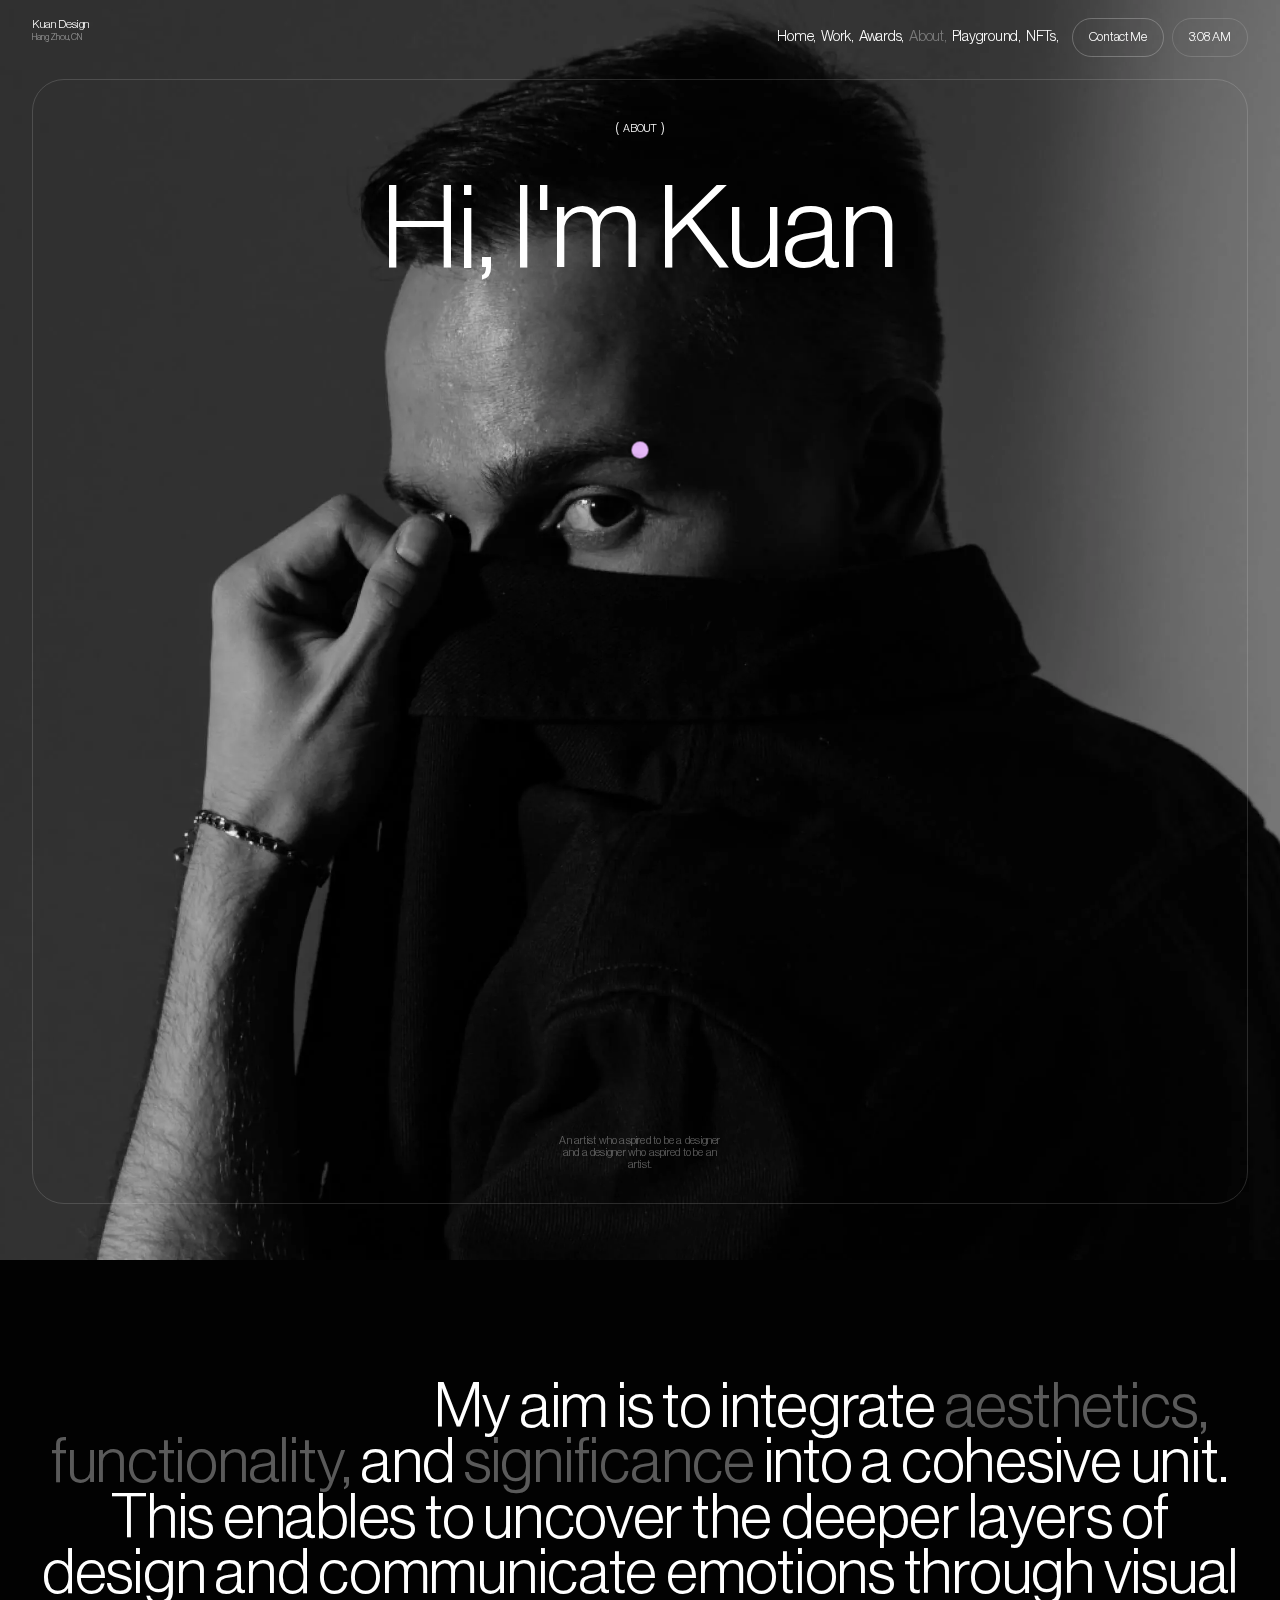
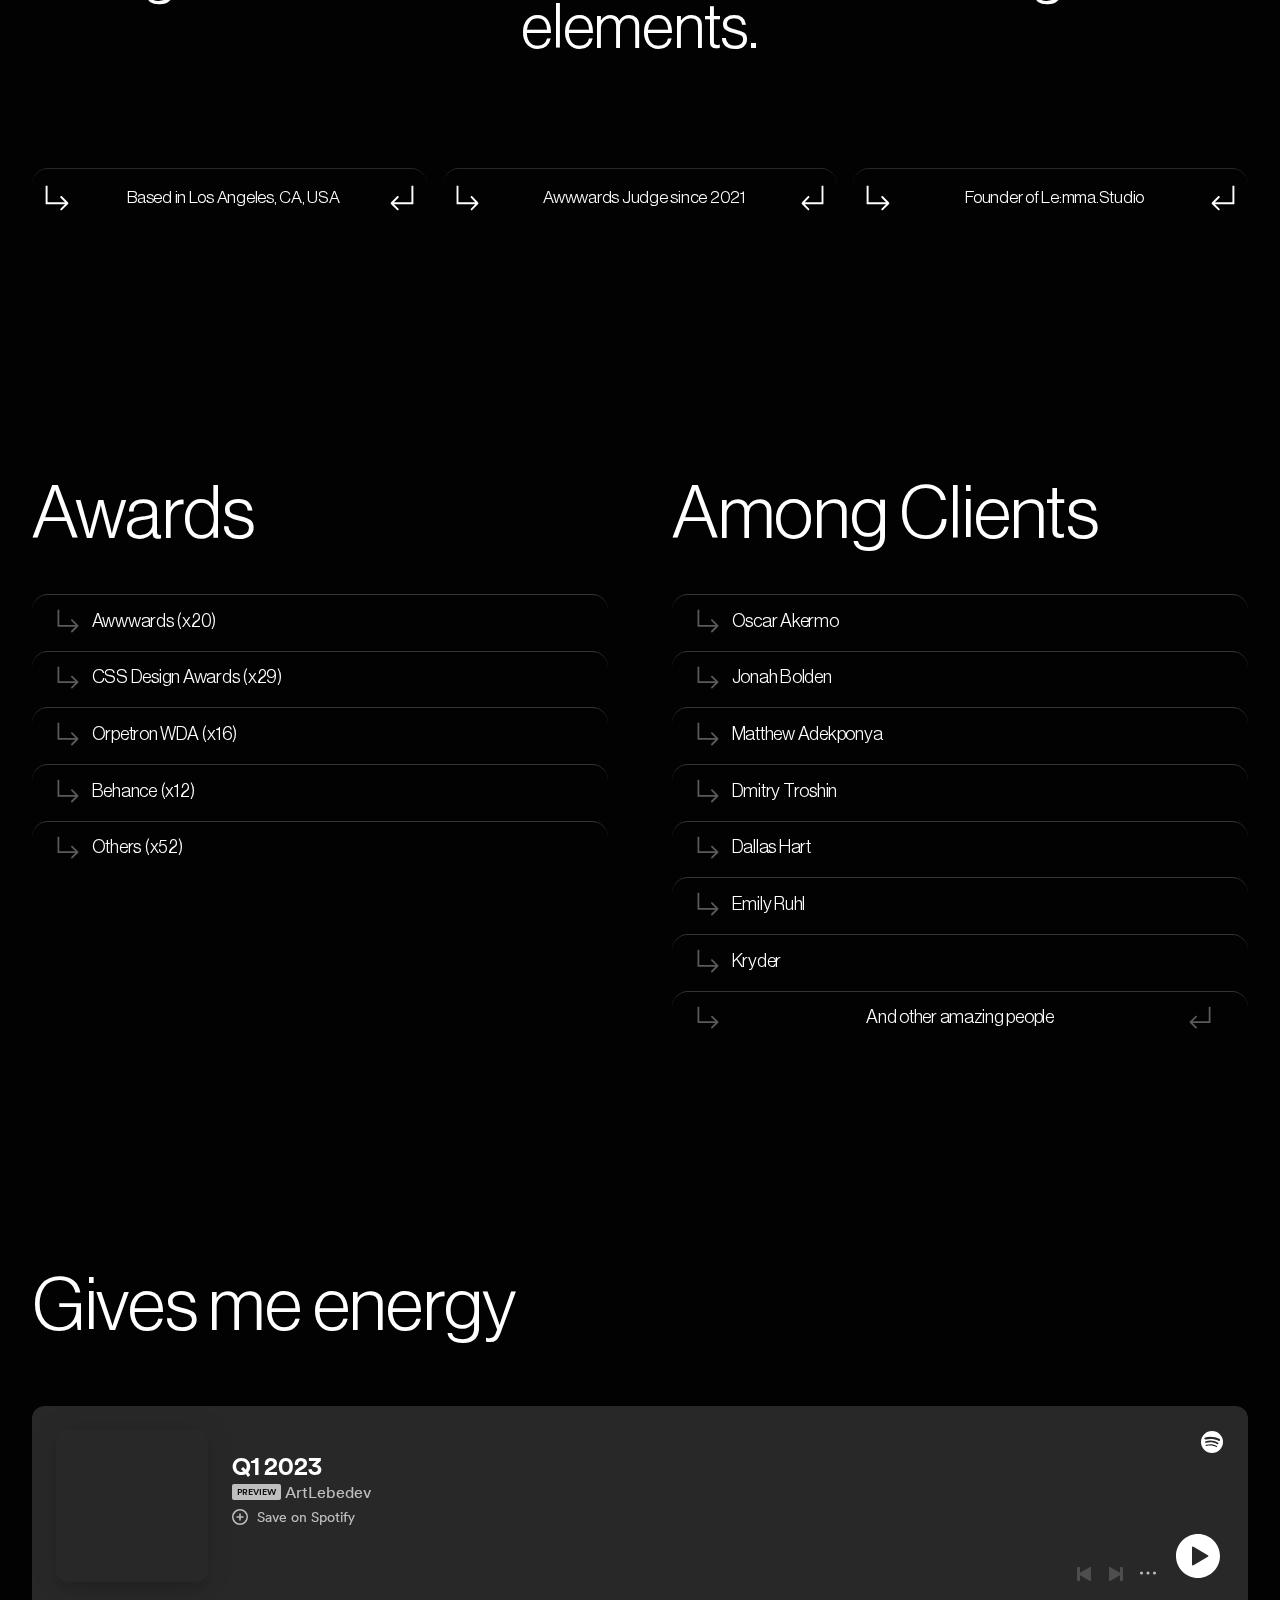
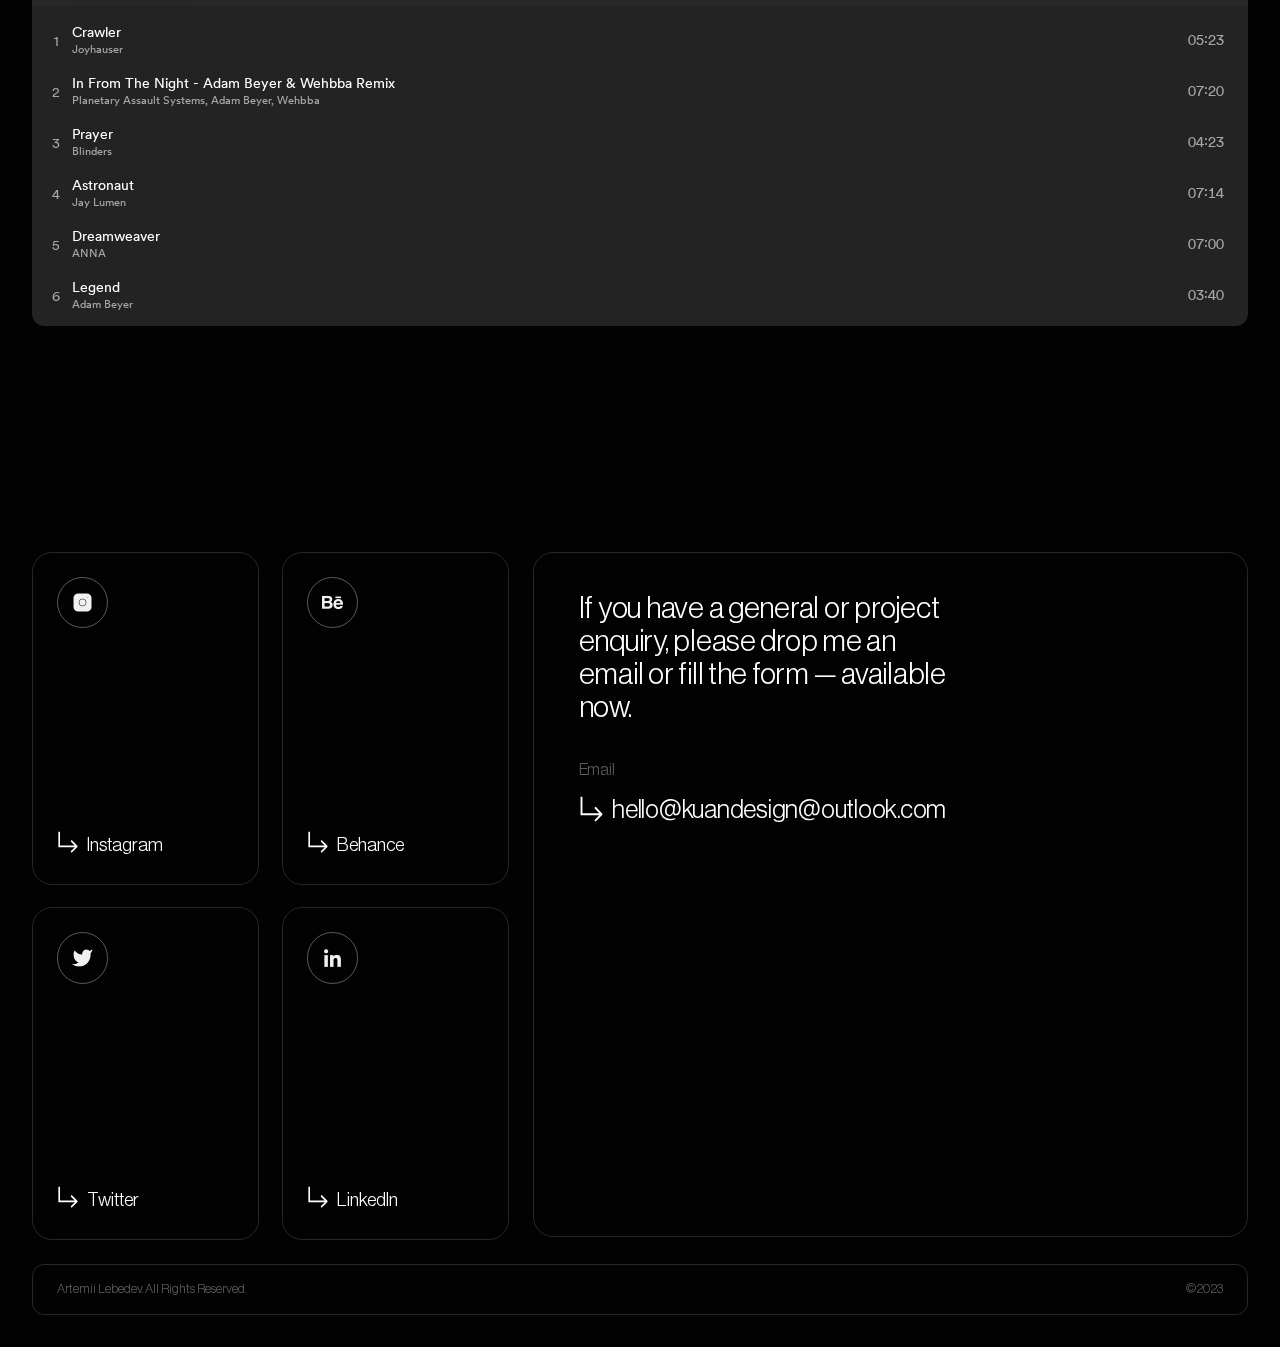
==== commit 002b9ce2: "Add files via upload" ====
--- a/about.html
+++ b/about.html
@@ -10,8 +10,6 @@
 
  
 </style>
-	
-		
 		<script src="static/js/wow.min.js" language="javascript"></script>
 	<link rel="stylesheet" href="static/css/animate.min.css">
 	<script>
@@ -21,7 +19,7 @@
         <link href='static/css/style-inline.css' rel='stylesheet'>
         <script defer="" src='static/js/350500c38b27615a5c3abcc6b6d87666cd4a5d52.js'></script>
 	
-</head><body><!--<div class="DD"></div>-->
+</head><body><div class="DD wow fadeInDown" data-wow-duration="2s" data-wow-delay="1s"></div>
 	<!--<div class="glass"></div>
 	<div class="music2">
 		    <div class="musicjz">
@@ -30,7 +28,7 @@
 	 </div>-->
 	<div class="cursor"> <span></span> </div>
 	
-	<div class="progress-bar"></div><div class="fullscreen_menu"><div class="wrapper_menu"><div class="list_links"><a href="index.html" class="mobile_links w-inline-block"><div class="text-block-47">Home</div><div class="text-block-48">01</div></a><a href="work.html" class="mobile_links w-inline-block"><div class="text-block-47">Work</div><div class="text-block-48">02</div></a><a href="awards.html" class="mobile_links w-inline-block"><div class="text-block-47">Awards</div><div class="text-block-48">03</div></a><a href="" aria-current="page" class="mobile_links w-inline-block w--current"><div class="text-block-47">About</div><div class="text-block-48">04</div></a><a href="playground.html" class="mobile_links w-inline-block"><div class="text-block-47">Playground</div><div class="text-block-48">05</div></a><a href="https://opensea.io/collection/dispersion-dreams" target="_blank" class="mobile_links w-inline-block"><div class="text-block-47">NFTs</div><div class="text-block-48">06</div></a><!--<a data-w-id="9430ed3b-3495-70af-e575-3d52b6c43157" href="#" class="mobile_links w-inline-block"><div class="text-block-47">Contact</div><div class="text-block-48">07</div></a>--><a data-w-id="9430ed3b-3495-70af-e575-3d52b6c43157" href="#" class="mobile_links w-inline-block"><div class="text-block-47">Contact Me</div></a></div><div class="email_link"><div class="text-block-50">Enquiries</div><a href="mailto:kuandesign@outlook.com?subject=Enquiries" class="social_mobile first w-inline-block"><div class="text-block-49 email_address">kuandesign@outlook.com</div></a></div><div class="socials_mobile"><a href="https://www.behance.net/Artemiylebedev" target="_blank" class="social_mobile first w-inline-block"><div class="text-block-49">Behance</div></a><a href="https://instagram.com/artlebedev.ui/" target="_blank" class="social_mobile w-inline-block"><div class="text-block-49">Instagram</div></a><a href="http://linkedin.com/in/art-lebedev-design/" target="_blank" class="social_mobile w-inline-block"><div class="text-block-49">LinkedIn</div></a><a href="http://twitter.com/ArtemiuLebedev" target="_blank" class="social_mobile w-inline-block"><div class="text-block-49">Twitter</div></a></div></div></div><div class="header" id="topbar" style="position: fixed; top: 28px;"><a data-w-id="eb9f7fb8-9a84-3b95-1828-576fe299e77d" href="index.html" class="logotype w-inline-block"><div class="text-block first-hover">Kuan Design</div><div class="text-block second-hover">multidisciplinary designer</div><div class="text-block-2">Hang Zhou, CN</div></a><div class="header_links"><a href="index.html" class="link_header w-inline-block"><div class="header_link">Home,</div></a><a href="work.html" class="link_header w-inline-block"><div class="header_link">Work,</div></a><a href="awards.html" class="link_header w-inline-block"><div class="header_link">Awards,</div></a><a href="" aria-current="page" class="link_header w-inline-block w--current"><div class="header_link">About,</div></a><a href="playground.html" class="link_header w-inline-block"><div class="header_link">Playground,</div></a><a href="https://opensea.io/collection/dispersion-dreams" target="_blank" class="link_header w-inline-block"><div class="header_link">NFTs,</div></a><!--<a data-w-id="eb9f7fb8-9a84-3b95-1828-576fe299e791" href="#" class="link_header w-inline-block"><div class="header_link">Contact.</div></a>--></div><div class="div-block-198"><a data-w-id="eb9f7fb8-9a84-3b95-1828-576fe299e791" href="#" class="link-block insider-link w-inline-block"><div>Contact Me</div></a></div><div class="div-block-2"><a href="#" class="link-block time w-inline-block"><div data-timezone="America/Los_Angeles" class="location-row"><div class="time-message">Good Day</div><div class="city-time">16<span class="blink">:</span>56 AM</div></div></a></div><div class="mobile_menu"><div class="menu_text">Menu</div><a data-w-id="eb9f7fb8-9a84-3b95-1828-576fe299e7a1" href="#" class="link-block-16 w-inline-block"><div class="top_line"></div><div class="middle_line"></div><div class="bottom_line"></div></a></div></div><div class="contact_window"><div class="wrapper_window"><div class="div-block-161"><div class="text-block-71">Contact Me</div><a data-w-id="edaf289b-d87b-81fc-50b4-4ca7a17662c8" href="#" class="link-block-22 w-inline-block"><img src="static/picture/64174f106c79a87b71b4fc3f_close.svg" loading="lazy" alt="Cross icon. White." class="image-60"></a></div><div class="div-block-160"><div class="div-block-159"><div class="text-block-70">Let&#x27;s build the future together</div></div><div class="form-block contact_window_form w-form"><form id="wf-form-Enquiry-Form-Window" name="wf-form-Enquiry-Form-Window" data-name="Enquiry Form Window" method="get" data-wf-page-id="630f50033e9b8dff651ffbaf" data-wf-element-id="edaf289b-d87b-81fc-50b4-4ca7a17662cf"><div class="text-block-58">Enter your data</div><div class="fields flexbox"><input type="text" class="text-field w-input" maxlength="256" name="Name" data-name="Name" placeholder="Name*" id="Name-Window" required=""><input type="email" class="text-field last w-input" maxlength="256" name="Email" data-name="Email" placeholder="Email Address*" id="Email-Window" required=""></div><div class="fields flexbox"><input type="text" class="text-field w-input" maxlength="256" name="Budget" data-name="Budget" placeholder="Budget Range*" id="Budget-Window" required=""><input type="text" class="text-field last w-input" maxlength="256" name="Website-Link" data-name="Website Link" placeholder="Website Link" id="Website-Link-Window"></div><div class="fields flexbox"><input type="text" class="text-field full w-input" maxlength="256" name="Project-Details" data-name="Project Details" placeholder="Project Details" id="Project-Details-Window"></div><input type="submit" value="Send Message" data-wait="Please wait..." class="submit-button w-button"><div class="div-block-163"><div class="text-block-72">By filling out this form you agree to <a href="privacy-policy.html" target="_blank" class="privacy_link"><span class="text-span-6">Privacy Policy.</span></a></div></div><div class="or_div"><div class="text-block-74">or</div></div><div class="div-block-185"><a data-w-id="edaf289b-d87b-81fc-50b4-4ca7a17662e4" href="mailto:kuandesign@outlook.com?subject=Project%20Enquiry" class="email_link_window w-inline-block"><div class="div-block-162"><img alt="Curved arrow, white, flooded color." loading="lazy" src="static/picture/64162fb7826a4214b6e53110_arrow_left.svg"></div><div class="text-block-73">kuandesign@outlook.com</div></a></div></form><div class="success-message w-form-done"><div class="text-block-62">Thank you! Your submission has been received!</div></div><div class="error-message w-form-fail"><div class="text-block-64">Oops! Something went wrong while submitting the form.</div></div></div></div></div></div><div id="lenis" data-w-id="7d646c65-5d9e-1312-daa8-67b5749d21ab" style="-webkit-transform:translate3d(0, 0, 0) scale3d(0.7, 0.7, 1) rotateX(0) rotateY(0) rotateZ(0) skew(0, 0);-moz-transform:translate3d(0, 0, 0) scale3d(0.7, 0.7, 1) rotateX(0) rotateY(0) rotateZ(0) skew(0, 0);-ms-transform:translate3d(0, 0, 0) scale3d(0.7, 0.7, 1) rotateX(0) rotateY(0) rotateZ(0) skew(0, 0);transform:translate3d(0, 0, 0) scale3d(0.7, 0.7, 1) rotateX(0) rotateY(0) rotateZ(0) skew(0, 0);filter:blur(7px)" class="main"><div><div class="about"><div class="profile_img"><div class="hero_section"><div class="wrapper hero-wrapper"><div class="border_big about_border"><div class="wrapper_inside_border"><div class="caption_small"><div class="services"><div class="text-block-5"><span class="text-span">(</span> about<span class="text-span-2">)</span></div></div></div><div class="hero_heading about_h1"><h1 class="h1">Hi, I&#x27;m Kuan</h1></div><div class="flexbox bottom"><div class="wrapper_captions"><div class="text-block-81">An artist who aspired to be a designer <br>and a designer who aspired to be an artist.</div></div></div></div></div></div></div></div></div></div><div><div class="short_about"><div class="wrapper"><div class="div-block-176"><div class="indent_txt about_indent">My aim is to integrate <span class="text-span-13">aesthetics,</span> <span class="text-span-14">functionality,</span> and <span class="diff_color">significance</span> into a cohesive unit. This enables to uncover the deeper layers of design and communicate emotions through visual elements.</div></div><div class="short_box"><div class="flexbox columns_about"><div class="column_ab"><div class="flexbox middle_align"><div class="div-block-175"><img src="static/picture/64162fb7826a4214b6e53110_arrow_left.svg" loading="lazy" alt="Curved arrow, white, flooded color." class="arrow"></div><div class="text-block-79">Based in Los Angeles, CA, USA</div><div class="div-block-175 right"><img src="static/picture/6419bdabd305bd25aa938558_arrow_right.svg" loading="lazy" alt="Curved arrow, white, flooded color." class="arrow"></div></div></div><div class="column_ab"><div class="flexbox middle_align"><div class="div-block-175"><img src="static/picture/64162fb7826a4214b6e53110_arrow_left.svg" loading="lazy" alt="Curved arrow, white, flooded color."></div><div class="text-block-79">Awwwards Judge since 2021</div><div class="div-block-175 right"><img src="static/picture/6419bdabd305bd25aa938558_arrow_right.svg" loading="lazy" alt="Curved arrow, white, flooded color."></div></div></div><div class="column_ab last"><div class="flexbox middle_align"><div class="div-block-175"><img src="static/picture/64162fb7826a4214b6e53110_arrow_left.svg" loading="lazy" alt="Curved arrow, white, flooded color."></div><div class="text-block-79">Founder of Le:mma.Studio</div><div class="div-block-175 right"><img src="static/picture/6419bdabd305bd25aa938558_arrow_right.svg" loading="lazy" alt="Curved arrow, white, flooded color."></div></div></div></div></div></div></div></div><div><div class="div-block-184"><div class="clients_awards"><div class="wrapper"><div class="div-block-182"><div class="text-block-80">Awards</div></div><div class="clients_grid"><div class="div-block-179"><div class="div-block-178"><div class="div-block-183"><img src="static/picture/64162fb7826a4214b6e53110_arrow_left.svg" loading="lazy" alt="Curved arrow, white, flooded color."></div><div class="clients">Awwwards (x20)</div></div><div class="div-block-178"><div class="div-block-183"><img src="static/picture/64162fb7826a4214b6e53110_arrow_left.svg" loading="lazy" alt="Curved arrow, white, flooded color."></div><div class="clients">CSS Design Awards (x29)</div></div><div class="div-block-178"><div class="div-block-183"><img src="static/picture/64162fb7826a4214b6e53110_arrow_left.svg" loading="lazy" alt="Curved arrow, white, flooded color."></div><div class="clients">Orpetron WDA (x16)</div></div><div class="div-block-178"><div class="div-block-183"><img src="static/picture/64162fb7826a4214b6e53110_arrow_left.svg" loading="lazy" alt="Curved arrow, white, flooded color."></div><div class="clients">Behance (x12)</div></div><div class="div-block-178"><div class="div-block-183"><img src="static/picture/64162fb7826a4214b6e53110_arrow_left.svg" loading="lazy" alt="Curved arrow, white, flooded color."></div><div class="clients">Others (x52)</div></div></div></div></div></div><div class="clients_awards"><div class="wrapper"><div class="div-block-182"><div class="text-block-80">Among Clients</div></div><div class="clients_grid"><div class="div-block-179"><div class="div-block-178"><div class="div-block-183"><img src="static/picture/64162fb7826a4214b6e53110_arrow_left.svg" loading="lazy" alt="Curved arrow, white, flooded color."></div><div class="clients">Oscar Akermo</div></div><div class="div-block-178"><div class="div-block-183"><img src="static/picture/64162fb7826a4214b6e53110_arrow_left.svg" loading="lazy" alt="Curved arrow, white, flooded color."></div><div class="clients">Jonah Bolden</div></div><div class="div-block-178"><div class="div-block-183"><img src="static/picture/64162fb7826a4214b6e53110_arrow_left.svg" loading="lazy" alt="Curved arrow, white, flooded color."></div><div class="clients">Matthew Adekponya</div></div><div class="div-block-178"><div class="div-block-183"><img src="static/picture/64162fb7826a4214b6e53110_arrow_left.svg" loading="lazy" alt="Curved arrow, white, flooded color."></div><div class="clients">Dmitry Troshin</div></div><div class="div-block-178"><div class="div-block-183"><img src="static/picture/64162fb7826a4214b6e53110_arrow_left.svg" loading="lazy" alt="Curved arrow, white, flooded color."></div><div class="clients">Dallas Hart</div></div><div class="div-block-178"><div class="div-block-183"><img src="static/picture/64162fb7826a4214b6e53110_arrow_left.svg" loading="lazy" alt="Curved arrow, white, flooded color."></div><div class="clients">Emily Ruhl</div></div><div class="div-block-178"><div class="div-block-183"><img src="static/picture/64162fb7826a4214b6e53110_arrow_left.svg" loading="lazy" alt="Curved arrow, white, flooded color."></div><div class="clients">Kryder</div></div><div class="div-block-178 last"><div class="div-block-183 last_arrow"><img src="static/picture/64162fb7826a4214b6e53110_arrow_left.svg" loading="lazy" alt="Curved arrow, white, flooded color."></div><div class="clients">And other amazing people</div><div class="div-block-183 last_arrow"><img src="static/picture/6419bdabd305bd25aa938558_arrow_right.svg" loading="lazy" alt="Curved arrow, white, flooded color."></div></div></div></div></div></div></div></div><section><div class="playlist"><div class="wrapper playlist_wrapper"><div class="div-block-182"><div class="text-block-80">Gives me energy</div></div><div class="html-embed w-embed w-iframe"><iframe style="border-radius:12px; background-color: transparent;" src="66OELb30xDgcsbI7jCqu4y.html" width="100%" height="520" frameborder="0" allowfullscreen="" allow="autoplay; clipboard-write; encrypted-media; fullscreen; picture-in-picture" loading="lazy"></iframe></div></div></div></section><div><div class="footer_main"><div class="wrapper"><div class="flexbox top_align"><div class="left_side flexbox"><div class="flex_line"><a href="https://instagram.com/artlebedev.ui/" target="_blank" class="social_block w-inline-block"><div class="social_icon"><img src="static/picture/6416336844e6f159d647bb05_instagram.png" loading="lazy" alt="Instagram Icon, filled, white color" class="image-55"></div><div class="social_name"><div class="flexbox center_align"><div class="div-block-143"><img src="static/picture/64162fb7826a4214b6e53110_arrow_left.svg" loading="lazy" alt="Curved arrow, white, flooded color." class="image-56"></div><div class="text-block-56">Instagram</div></div></div></a><a href="https://www.behance.net/Artemiylebedev" target="_blank" class="social_block second w-inline-block"><div class="social_icon"><img src="static/picture/6416336904ae8a79e8b5e0a1_Behance.png" loading="lazy" alt="Behance icon, filled, white color" class="image-55"></div><div class="social_name"><div class="flexbox center_align"><div class="div-block-143"><img src="static/picture/64162fb7826a4214b6e53110_arrow_left.svg" loading="lazy" alt="Curved arrow, white, flooded color." class="image-56"></div><div class="text-block-56">Behance</div></div></div></a></div><div class="flex_line second"><a href="http://twitter.com/ArtemiuLebedev" target="_blank" class="social_block w-inline-block"><div class="social_icon"><img src="static/picture/6416336944e6f15b1947bb18_twitter.png" loading="lazy" alt="Twitter icon, filled, white color" class="image-55"></div><div class="social_name"><div class="flexbox center_align"><div class="div-block-143"><img src="static/picture/64162fb7826a4214b6e53110_arrow_left.svg" loading="lazy" alt="Curved arrow, white, flooded color." class="image-56"></div><div class="text-block-56">Twitter</div></div></div></a><a href="http://linkedin.com/in/art-lebedev-design/" target="_blank" class="social_block second w-inline-block"><div class="social_icon"><img src="static/picture/6416336804ae8a0339b5e0a0_LinkedIn.png" loading="lazy" alt="LinkedIn icon, filled, white color" class="image-55"></div><div class="social_name"><div class="flexbox center_align"><div class="div-block-143"><img src="static/picture/64162fb7826a4214b6e53110_arrow_left.svg" loading="lazy" alt="Curved arrow, white, flooded color." class="image-56"></div><div class="text-block-56">LinkedIn</div></div></div></a></div></div><div class="right_side flexbox"><div class="border_right_side"><div class="right_side_wrapper"><div class="title_footer_form"><div class="text-block-57">If you have a general or project enquiry, please drop me an email or fill the form — available now.</div></div><div class="div-block-145"><div class="text-block-58">Email</div><a data-w-id="fe7529a0-0859-ae73-ea92-79c484ad2cdb" href="mailto:hello@kuandesign@outlook.com?subject=Project%20Enquiry" class="link-block-19 w-inline-block"><div class="div-block-146"><img src="static/picture/64162fb7826a4214b6e53110_arrow_left.svg" loading="lazy" alt="Curved arrow, white, flooded color." class="image-57"></div><div class="text-block-59">hello@kuandesign@outlook.com</div></a></div><!--<div class="form-block w-form"><form id="wf-form-Enquiry-Form-Footer" name="wf-form-Enquiry-Form-Footer" data-name="Enquiry Form Footer" method="get" data-wf-page-id="630f50033e9b8dff651ffbaf" data-wf-element-id="fe7529a0-0859-ae73-ea92-79c484ad2ce1"><div class="text-block-58">Enter your date</div><div class="fields flexbox"><input type="text" class="text-field w-input" maxlength="256" name="Name" data-name="Name" placeholder="Name*" id="Name-2" required=""><input type="email" class="text-field last w-input" maxlength="256" name="Email" data-name="Email" placeholder="Email Address*" id="Email-footer" required=""></div><div class="fields flexbox"><input type="text" class="text-field w-input" maxlength="256" name="Budget" data-name="Budget" placeholder="Budget Range*" id="Budget-footer" required=""><input type="text" class="text-field last w-input" maxlength="256" name="Website-Link" data-name="Website Link" placeholder="Website Link" id="Website-Link-footer"></div><div class="fields flexbox"><input type="text" class="text-field full w-input" maxlength="256" name="Project-Details" data-name="Project Details" placeholder="Project Details" id="Project-Details-Footer"></div><input type="submit" value="Send Message" data-wait="Please wait..." class="submit-button w-button"></form><div class="success-message w-form-done"><div class="text-block-62">Thank you! Your submission has been received!</div></div><div class="error-message w-form-fail"><div class="text-block-64">Oops! Something went wrong while submitting the form.</div></div></div>--></div></div></div></div><div class="div-block-147"><div class="text-block-60">Artemii Lebedev. All Rights Reserved.</div><div class="text-block-60 right_date">©2023</div></div></div></div></div></div><div class="cursor_embed w-embed w-script">
+	<div class="progress-bar"></div><div class="fullscreen_menu"><div class="wrapper_menu"><div class="list_links"><a href="index.html" class="mobile_links w-inline-block"><div class="text-block-47">Home</div><div class="text-block-48">01</div></a><a href="work.html" class="mobile_links w-inline-block"><div class="text-block-47">Work</div><div class="text-block-48">02</div></a><a href="awards.html" class="mobile_links w-inline-block"><div class="text-block-47">Awards</div><div class="text-block-48">03</div></a><a href="" aria-current="page" class="mobile_links w-inline-block w--current"><div class="text-block-47">About</div><div class="text-block-48">04</div></a><a href="playground.html" class="mobile_links w-inline-block"><div class="text-block-47">Playground</div><div class="text-block-48">05</div></a><a href="https://opensea.io/collection/dispersion-dreams" target="_blank" class="mobile_links w-inline-block"><div class="text-block-47">NFTs</div><div class="text-block-48">06</div></a><!--<a data-w-id="9430ed3b-3495-70af-e575-3d52b6c43157" href="#" class="mobile_links w-inline-block"><div class="text-block-47">Contact</div><div class="text-block-48">07</div></a>--><a data-w-id="9430ed3b-3495-70af-e575-3d52b6c43157" href="#" class="mobile_links w-inline-block"><div class="text-block-47">Contact Me</div></a></div><div class="email_link"><div class="text-block-50">Enquiries</div><a href="mailto:kuandesign@outlook.com?subject=Enquiries" class="social_mobile first w-inline-block"><div class="text-block-49 email_address">kuandesign@outlook.com</div></a></div><div class="socials_mobile"><a href="https://www.behance.net/Artemiylebedev" target="_blank" class="social_mobile first w-inline-block"><div class="text-block-49">Behance</div></a><a href="https://instagram.com/artlebedev.ui/" target="_blank" class="social_mobile w-inline-block"><div class="text-block-49">Instagram</div></a><a href="http://linkedin.com/in/art-lebedev-design/" target="_blank" class="social_mobile w-inline-block"><div class="text-block-49">LinkedIn</div></a><a href="http://twitter.com/ArtemiuLebedev" target="_blank" class="social_mobile w-inline-block"><div class="text-block-49">Twitter</div></a></div></div></div><div class="header wow fadeInDown" data-wow-duration="2s" data-wow-delay="1.3s" id="topbar" style="position: fixed; top: 18px;"><a data-w-id="eb9f7fb8-9a84-3b95-1828-576fe299e77d" href="index.html" class="logotype w-inline-block"><div class="text-block first-hover">Kuan Design</div><div class="text-block second-hover">multidisciplinary designer</div><div class="text-block-2">Hang Zhou, CN</div></a><div class="header_links"><a href="index.html" class="link_header w-inline-block"><div class="header_link">Home,</div></a><a href="work.html" class="link_header w-inline-block"><div class="header_link">Work,</div></a><a href="awards.html" class="link_header w-inline-block"><div class="header_link">Awards,</div></a><a href="" aria-current="page" class="link_header w-inline-block w--current"><div class="header_link">About,</div></a><a href="playground.html" class="link_header w-inline-block"><div class="header_link">Playground,</div></a><a href="https://opensea.io/collection/dispersion-dreams" target="_blank" class="link_header w-inline-block"><div class="header_link">NFTs,</div></a><!--<a data-w-id="eb9f7fb8-9a84-3b95-1828-576fe299e791" href="#" class="link_header w-inline-block"><div class="header_link">Contact.</div></a>--></div><div class="div-block-198"><a data-w-id="eb9f7fb8-9a84-3b95-1828-576fe299e791" href="#" class="link-block insider-link w-inline-block"><div>Contact Me</div></a></div><div class="div-block-2"><a href="#" class="link-block time w-inline-block"><div data-timezone="America/Los_Angeles" class="location-row"><div class="time-message">Good Day</div><div class="city-time">16<span class="blink">:</span>56 AM</div></div></a></div><div class="mobile_menu"><div class="menu_text">Menu</div><a data-w-id="eb9f7fb8-9a84-3b95-1828-576fe299e7a1" href="#" class="link-block-16 w-inline-block"><div class="top_line"></div><div class="middle_line"></div><div class="bottom_line"></div></a></div></div><div class="contact_window"><div class="wrapper_window"><div class="div-block-161"><div class="text-block-71">Contact Me</div><a data-w-id="edaf289b-d87b-81fc-50b4-4ca7a17662c8" href="#" class="link-block-22 w-inline-block"><img src="static/picture/64174f106c79a87b71b4fc3f_close.svg" loading="lazy" alt="Cross icon. White." class="image-60"></a></div><div class="div-block-160"><div class="div-block-159"><div class="text-block-70">Let&#x27;s build the future together</div></div><div class="form-block contact_window_form w-form"><form id="wf-form-Enquiry-Form-Window" name="wf-form-Enquiry-Form-Window" data-name="Enquiry Form Window" method="get" data-wf-page-id="630f50033e9b8dff651ffbaf" data-wf-element-id="edaf289b-d87b-81fc-50b4-4ca7a17662cf"><div class="text-block-58">Enter your data</div><div class="fields flexbox"><input type="text" class="text-field w-input" maxlength="256" name="Name" data-name="Name" placeholder="Name*" id="Name-Window" required=""><input type="email" class="text-field last w-input" maxlength="256" name="Email" data-name="Email" placeholder="Email Address*" id="Email-Window" required=""></div><div class="fields flexbox"><input type="text" class="text-field w-input" maxlength="256" name="Budget" data-name="Budget" placeholder="Budget Range*" id="Budget-Window" required=""><input type="text" class="text-field last w-input" maxlength="256" name="Website-Link" data-name="Website Link" placeholder="Website Link" id="Website-Link-Window"></div><div class="fields flexbox"><input type="text" class="text-field full w-input" maxlength="256" name="Project-Details" data-name="Project Details" placeholder="Project Details" id="Project-Details-Window"></div><input type="submit" value="Send Message" data-wait="Please wait..." class="submit-button w-button"><div class="div-block-163"><div class="text-block-72">By filling out this form you agree to <a href="privacy-policy.html" target="_blank" class="privacy_link"><span class="text-span-6">Privacy Policy.</span></a></div></div><div class="or_div"><div class="text-block-74">or</div></div><div class="div-block-185"><a data-w-id="edaf289b-d87b-81fc-50b4-4ca7a17662e4" href="mailto:kuandesign@outlook.com?subject=Project%20Enquiry" class="email_link_window w-inline-block"><div class="div-block-162"><img alt="Curved arrow, white, flooded color." loading="lazy" src="static/picture/64162fb7826a4214b6e53110_arrow_left.svg"></div><div class="text-block-73">kuandesign@outlook.com</div></a></div></form><div class="success-message w-form-done"><div class="text-block-62">Thank you! Your submission has been received!</div></div><div class="error-message w-form-fail"><div class="text-block-64">Oops! Something went wrong while submitting the form.</div></div></div></div></div></div><div id="lenis" data-w-id="7d646c65-5d9e-1312-daa8-67b5749d21ab" style="-webkit-transform:translate3d(0, 0, 0) scale3d(0.7, 0.7, 1) rotateX(0) rotateY(0) rotateZ(0) skew(0, 0);-moz-transform:translate3d(0, 0, 0) scale3d(0.7, 0.7, 1) rotateX(0) rotateY(0) rotateZ(0) skew(0, 0);-ms-transform:translate3d(0, 0, 0) scale3d(0.7, 0.7, 1) rotateX(0) rotateY(0) rotateZ(0) skew(0, 0);transform:translate3d(0, 0, 0) scale3d(0.7, 0.7, 1) rotateX(0) rotateY(0) rotateZ(0) skew(0, 0);filter:blur(7px)" class="main"><div><div class="about"><div class="profile_img"><div class="hero_section"><div class="wrapper hero-wrapper"><div class="border_big about_border"><div class="wrapper_inside_border"><div class="caption_small"><div class="services"><div class="text-block-5"><span class="text-span">(</span> about<span class="text-span-2">)</span></div></div></div><div class="hero_heading about_h1"><h1 class="h1">Hi, I&#x27;m Kuan</h1></div><div class="flexbox bottom"><div class="wrapper_captions"><div class="text-block-81">An artist who aspired to be a designer <br>and a designer who aspired to be an artist.</div></div></div></div></div></div></div></div></div></div><div><div class="short_about"><div class="wrapper"><div class="div-block-176"><div class="indent_txt about_indent">My aim is to integrate <span class="text-span-13">aesthetics,</span> <span class="text-span-14">functionality,</span> and <span class="diff_color">significance</span> into a cohesive unit. This enables to uncover the deeper layers of design and communicate emotions through visual elements.</div></div><div class="short_box"><div class="flexbox columns_about"><div class="column_ab"><div class="flexbox middle_align"><div class="div-block-175"><img src="static/picture/64162fb7826a4214b6e53110_arrow_left.svg" loading="lazy" alt="Curved arrow, white, flooded color." class="arrow"></div><div class="text-block-79">Based in Los Angeles, CA, USA</div><div class="div-block-175 right"><img src="static/picture/6419bdabd305bd25aa938558_arrow_right.svg" loading="lazy" alt="Curved arrow, white, flooded color." class="arrow"></div></div></div><div class="column_ab"><div class="flexbox middle_align"><div class="div-block-175"><img src="static/picture/64162fb7826a4214b6e53110_arrow_left.svg" loading="lazy" alt="Curved arrow, white, flooded color."></div><div class="text-block-79">Awwwards Judge since 2021</div><div class="div-block-175 right"><img src="static/picture/6419bdabd305bd25aa938558_arrow_right.svg" loading="lazy" alt="Curved arrow, white, flooded color."></div></div></div><div class="column_ab last"><div class="flexbox middle_align"><div class="div-block-175"><img src="static/picture/64162fb7826a4214b6e53110_arrow_left.svg" loading="lazy" alt="Curved arrow, white, flooded color."></div><div class="text-block-79">Founder of Le:mma.Studio</div><div class="div-block-175 right"><img src="static/picture/6419bdabd305bd25aa938558_arrow_right.svg" loading="lazy" alt="Curved arrow, white, flooded color."></div></div></div></div></div></div></div></div><div><div class="div-block-184"><div class="clients_awards"><div class="wrapper"><div class="div-block-182"><div class="text-block-80">Awards</div></div><div class="clients_grid"><div class="div-block-179"><div class="div-block-178"><div class="div-block-183"><img src="static/picture/64162fb7826a4214b6e53110_arrow_left.svg" loading="lazy" alt="Curved arrow, white, flooded color."></div><div class="clients">Awwwards (x20)</div></div><div class="div-block-178"><div class="div-block-183"><img src="static/picture/64162fb7826a4214b6e53110_arrow_left.svg" loading="lazy" alt="Curved arrow, white, flooded color."></div><div class="clients">CSS Design Awards (x29)</div></div><div class="div-block-178"><div class="div-block-183"><img src="static/picture/64162fb7826a4214b6e53110_arrow_left.svg" loading="lazy" alt="Curved arrow, white, flooded color."></div><div class="clients">Orpetron WDA (x16)</div></div><div class="div-block-178"><div class="div-block-183"><img src="static/picture/64162fb7826a4214b6e53110_arrow_left.svg" loading="lazy" alt="Curved arrow, white, flooded color."></div><div class="clients">Behance (x12)</div></div><div class="div-block-178"><div class="div-block-183"><img src="static/picture/64162fb7826a4214b6e53110_arrow_left.svg" loading="lazy" alt="Curved arrow, white, flooded color."></div><div class="clients">Others (x52)</div></div></div></div></div></div><div class="clients_awards"><div class="wrapper"><div class="div-block-182"><div class="text-block-80">Among Clients</div></div><div class="clients_grid"><div class="div-block-179"><div class="div-block-178"><div class="div-block-183"><img src="static/picture/64162fb7826a4214b6e53110_arrow_left.svg" loading="lazy" alt="Curved arrow, white, flooded color."></div><div class="clients">Oscar Akermo</div></div><div class="div-block-178"><div class="div-block-183"><img src="static/picture/64162fb7826a4214b6e53110_arrow_left.svg" loading="lazy" alt="Curved arrow, white, flooded color."></div><div class="clients">Jonah Bolden</div></div><div class="div-block-178"><div class="div-block-183"><img src="static/picture/64162fb7826a4214b6e53110_arrow_left.svg" loading="lazy" alt="Curved arrow, white, flooded color."></div><div class="clients">Matthew Adekponya</div></div><div class="div-block-178"><div class="div-block-183"><img src="static/picture/64162fb7826a4214b6e53110_arrow_left.svg" loading="lazy" alt="Curved arrow, white, flooded color."></div><div class="clients">Dmitry Troshin</div></div><div class="div-block-178"><div class="div-block-183"><img src="static/picture/64162fb7826a4214b6e53110_arrow_left.svg" loading="lazy" alt="Curved arrow, white, flooded color."></div><div class="clients">Dallas Hart</div></div><div class="div-block-178"><div class="div-block-183"><img src="static/picture/64162fb7826a4214b6e53110_arrow_left.svg" loading="lazy" alt="Curved arrow, white, flooded color."></div><div class="clients">Emily Ruhl</div></div><div class="div-block-178"><div class="div-block-183"><img src="static/picture/64162fb7826a4214b6e53110_arrow_left.svg" loading="lazy" alt="Curved arrow, white, flooded color."></div><div class="clients">Kryder</div></div><div class="div-block-178 last"><div class="div-block-183 last_arrow"><img src="static/picture/64162fb7826a4214b6e53110_arrow_left.svg" loading="lazy" alt="Curved arrow, white, flooded color."></div><div class="clients">And other amazing people</div><div class="div-block-183 last_arrow"><img src="static/picture/6419bdabd305bd25aa938558_arrow_right.svg" loading="lazy" alt="Curved arrow, white, flooded color."></div></div></div></div></div></div></div></div><section><div class="playlist"><div class="wrapper playlist_wrapper"><div class="div-block-182"><div class="text-block-80">Gives me energy</div></div><div class="html-embed w-embed w-iframe"><iframe style="border-radius:12px; background-color: transparent;" src="66OELb30xDgcsbI7jCqu4y.html" width="100%" height="520" frameborder="0" allowfullscreen="" allow="autoplay; clipboard-write; encrypted-media; fullscreen; picture-in-picture" loading="lazy"></iframe></div></div></div></section><div><div class="footer_main"><div class="wrapper"><div class="flexbox top_align"><div class="left_side flexbox"><div class="flex_line"><a href="https://instagram.com/artlebedev.ui/" target="_blank" class="social_block w-inline-block"><div class="social_icon"><img src="static/picture/6416336844e6f159d647bb05_instagram.png" loading="lazy" alt="Instagram Icon, filled, white color" class="image-55"></div><div class="social_name"><div class="flexbox center_align"><div class="div-block-143"><img src="static/picture/64162fb7826a4214b6e53110_arrow_left.svg" loading="lazy" alt="Curved arrow, white, flooded color." class="image-56"></div><div class="text-block-56">Instagram</div></div></div></a><a href="https://www.behance.net/Artemiylebedev" target="_blank" class="social_block second w-inline-block"><div class="social_icon"><img src="static/picture/6416336904ae8a79e8b5e0a1_Behance.png" loading="lazy" alt="Behance icon, filled, white color" class="image-55"></div><div class="social_name"><div class="flexbox center_align"><div class="div-block-143"><img src="static/picture/64162fb7826a4214b6e53110_arrow_left.svg" loading="lazy" alt="Curved arrow, white, flooded color." class="image-56"></div><div class="text-block-56">Behance</div></div></div></a></div><div class="flex_line second"><a href="http://twitter.com/ArtemiuLebedev" target="_blank" class="social_block w-inline-block"><div class="social_icon"><img src="static/picture/6416336944e6f15b1947bb18_twitter.png" loading="lazy" alt="Twitter icon, filled, white color" class="image-55"></div><div class="social_name"><div class="flexbox center_align"><div class="div-block-143"><img src="static/picture/64162fb7826a4214b6e53110_arrow_left.svg" loading="lazy" alt="Curved arrow, white, flooded color." class="image-56"></div><div class="text-block-56">Twitter</div></div></div></a><a href="http://linkedin.com/in/art-lebedev-design/" target="_blank" class="social_block second w-inline-block"><div class="social_icon"><img src="static/picture/6416336804ae8a0339b5e0a0_LinkedIn.png" loading="lazy" alt="LinkedIn icon, filled, white color" class="image-55"></div><div class="social_name"><div class="flexbox center_align"><div class="div-block-143"><img src="static/picture/64162fb7826a4214b6e53110_arrow_left.svg" loading="lazy" alt="Curved arrow, white, flooded color." class="image-56"></div><div class="text-block-56">LinkedIn</div></div></div></a></div></div><div class="right_side flexbox"><div class="border_right_side"><div class="right_side_wrapper"><div class="title_footer_form"><div class="text-block-57">If you have a general or project enquiry, please drop me an email or fill the form — available now.</div></div><div class="div-block-145"><div class="text-block-58">Email</div><a data-w-id="fe7529a0-0859-ae73-ea92-79c484ad2cdb" href="mailto:hello@kuandesign@outlook.com?subject=Project%20Enquiry" class="link-block-19 w-inline-block"><div class="div-block-146"><img src="static/picture/64162fb7826a4214b6e53110_arrow_left.svg" loading="lazy" alt="Curved arrow, white, flooded color." class="image-57"></div><div class="text-block-59">hello@kuandesign@outlook.com</div></a></div><!--<div class="form-block w-form"><form id="wf-form-Enquiry-Form-Footer" name="wf-form-Enquiry-Form-Footer" data-name="Enquiry Form Footer" method="get" data-wf-page-id="630f50033e9b8dff651ffbaf" data-wf-element-id="fe7529a0-0859-ae73-ea92-79c484ad2ce1"><div class="text-block-58">Enter your date</div><div class="fields flexbox"><input type="text" class="text-field w-input" maxlength="256" name="Name" data-name="Name" placeholder="Name*" id="Name-2" required=""><input type="email" class="text-field last w-input" maxlength="256" name="Email" data-name="Email" placeholder="Email Address*" id="Email-footer" required=""></div><div class="fields flexbox"><input type="text" class="text-field w-input" maxlength="256" name="Budget" data-name="Budget" placeholder="Budget Range*" id="Budget-footer" required=""><input type="text" class="text-field last w-input" maxlength="256" name="Website-Link" data-name="Website Link" placeholder="Website Link" id="Website-Link-footer"></div><div class="fields flexbox"><input type="text" class="text-field full w-input" maxlength="256" name="Project-Details" data-name="Project Details" placeholder="Project Details" id="Project-Details-Footer"></div><input type="submit" value="Send Message" data-wait="Please wait..." class="submit-button w-button"></form><div class="success-message w-form-done"><div class="text-block-62">Thank you! Your submission has been received!</div></div><div class="error-message w-form-fail"><div class="text-block-64">Oops! Something went wrong while submitting the form.</div></div></div>--></div></div></div></div><div class="div-block-147"><div class="text-block-60">Artemii Lebedev. All Rights Reserved.</div><div class="text-block-60 right_date">©2023</div></div></div></div></div></div><div class="cursor_embed w-embed w-script">
 	</div><div class="timezone_code w-embed w-script"><script>
 
 const OPEN_MESSAGE = "Good day";
@@ -128,13 +126,12 @@
 });
 
 </script></div><div class="blinking_css w-embed"><style>
-.DD{width: 100%;min-height: 85px;max-height: 140px;background: #000000;position: relative;right: 0;z-index: 99999;position:fixed;z-index:9999;box-shadow: 1px 1px 40px 1px #000000;}
 .music2{background: #282828; width: 100%;height: 85px;position: relative;right: 0;position:fixed;bottom: 0;justify-content:center;align-items:center;display:flex;padding-bottom: 0px;z-index: 9900;opacity: 0.65;}
 .musicjz{margin: 0 auto;position: relative; width: 93%;height: 65px;padding-bottom: 0px;border-radius: 4px 4px 26px 26px;border:1px solid #3a3a3a; }
 .glass{;width: 100%;height: 85px; position: absolute;bottom:0;margin: 0 auto;f;position:fixed;bottom: 0;z-index: 9000; 
 -webkit-backdrop-filter:blur(15px);
 backdrop-filter:blur(15px);background-color:rgba(0,0,0,0);overflow:hidden;}
-.fullscreen_menu{-webkit-backdrop-filter:blur(15px);backdrop-filter:blur(15px);background-color:rgba(2,2,2,.55);}
+.fullscreen_menu{-o-backdrop-filter:blur(15px);-ms-backdrop-filter:blur(15px);-moz-backdrop-filter:blur(15px);-webkit-backdrop-filter:blur(15px);backdrop-filter:blur(15px);background-color:rgba(2,2,2,.55);}
 .blink {
   animation: blinker 1.1s ease infinite;
 }
@@ -177,4 +174,61 @@
 }
 
 requestAnimationFrame(raf)
-</script></body></html>
+</script>
+	<script>$(function() {
+    var prevScroll = 0,
+        curDir = 'down',
+        prevDir = 'up';
+
+    $(window).scroll(function() {
+        if ($(this).scrollTop() >= prevScroll) {
+            curDir = 'down';
+            if (curDir != prevDir) {
+                $('.header').stop();
+                $('.header').animate({
+                    top: '-102px'
+                }, 300);
+                prevDir = curDir;
+            }
+        } else {
+            curDir = 'up';
+            if (curDir != prevDir) {
+                $('.header').stop();
+                $('.header').animate({
+                    top: '18px'
+                }, 300);
+                prevDir = curDir;
+            }
+        }
+        prevScroll = $(this).scrollTop();
+    });
+})</script>
+	<script>$(function() {
+    var prevScroll = 0,
+        curDir = 'down',
+        prevDir = 'up';
+
+    $(window).scroll(function() {
+        if ($(this).scrollTop() >= prevScroll) {
+            curDir = 'down';
+            if (curDir != prevDir) {
+                $('.DD').stop();
+                $('.DD').animate({
+                    top: '-120px'
+                }, 300);
+                prevDir = curDir;
+            }
+        } else {
+            curDir = 'up';
+            if (curDir != prevDir) {
+                $('.DD').stop();
+                $('.DD').animate({
+                    top: '0px'
+                }, 300);
+                prevDir = curDir;
+            }
+        }
+        prevScroll = $(this).scrollTop();
+    });
+})</script>
+	</body></html>
--- a/static/css/artemiy-lebedev.webflow.8f33c71df.min.css
+++ b/static/css/artemiy-lebedev.webflow.8f33c71df.min.css
@@ -1,4 +1,4 @@
-html{-ms-text-size-adjust:100%;-webkit-text-size-adjust:100%;font-family:sans-serif}body{margin:0}article,aside,details,figcaption,figure,footer,header,hgroup,main,menu,nav,section,summary{display:block}audio,canvas,progress,video{vertical-align:baseline;display:inline-block}audio:not([controls]){height:0;display:none}[hidden],template{display:none}a{background-color:transparent}a:active,a:hover{outline:0}abbr[title]{border-bottom:1px dotted}b,strong{font-weight:700}dfn{font-style:italic}h1{margin:.67em 0;font-size:2em}mark{color:#000;background:#ff0}small{font-size:80%}sub,sup{vertical-align:baseline;font-size:75%;line-height:0;position:relative}sup{top:-.5em}sub{bottom:-.25em}img{border:0}svg:not(:root){overflow:hidden}figure{margin:1em 40px}hr{box-sizing:content-box;height:0}pre{overflow:auto}code,kbd,pre,samp{font-family:monospace;font-size:1em}button,input,optgroup,select,textarea{color:inherit;font:inherit;margin:0}button{overflow:visible}button,select{text-transform:none}button,html input[type=button],input[type=reset]{-webkit-appearance:button;cursor:pointer}button[disabled],html input[disabled]{cursor:default}button::-moz-focus-inner,input::-moz-focus-inner{border:0;padding:0}input{line-height:normal}input[type=checkbox],input[type=radio]{box-sizing:border-box;padding:0}input[type=number]::-webkit-inner-spin-button,input[type=number]::-webkit-outer-spin-button{height:auto}input[type=search]{-webkit-appearance:none}input[type=search]::-webkit-search-cancel-button,input[type=search]::-webkit-search-decoration{-webkit-appearance:none}fieldset{border:1px solid silver;margin:0 2px;padding:.35em .625em .75em}legend{border:0;padding:0}textarea{overflow:auto}optgroup{font-weight:700}table{border-collapse:collapse;border-spacing:0}td,th{padding:0}@font-face{font-family:webflow-icons;src:url([data-uri])format("truetype");font-weight:400;font-style:normal}[class^=w-icon-],[class*=\ w-icon-]{speak:none;font-variant:normal;text-transform:none;-webkit-font-smoothing:antialiased;-moz-osx-font-smoothing:grayscale;font-style:normal;font-weight:400;line-height:1;font-family:webflow-icons!important}.w-icon-slider-right:before{content:""}.w-icon-slider-left:before{content:""}.w-icon-nav-menu:before{content:""}.w-icon-arrow-down:before,.w-icon-dropdown-toggle:before{content:""}.w-icon-file-upload-remove:before{content:""}.w-icon-file-upload-icon:before{content:""}*{box-sizing:border-box}html{height:100%}body{min-height:100%;color:#333;background-color:#fff;margin:0;font-family:Arial,sans-serif;font-size:14px;line-height:20px}img{max-width:100%;vertical-align:middle;display:inline-block}html.w-mod-touch *{background-attachment:scroll!important}.w-block{display:block}.w-inline-block{max-width:100%;display:inline-block}.w-clearfix:before,.w-clearfix:after{content:" ";grid-area:1/1/2/2;display:table}.w-clearfix:after{clear:both}.w-hidden{display:none}.w-button{color:#fff;line-height:inherit;cursor:pointer;background-color:#3898ec;border:0;border-radius:0;padding:9px 15px;text-decoration:none;display:inline-block}input.w-button{-webkit-appearance:button}html[data-w-dynpage] [data-w-cloak]{color:transparent!important}.w-webflow-badge,.w-webflow-badge *{z-index:auto;visibility:visible;box-sizing:border-box;width:auto;height:auto;max-height:none;max-width:none;min-height:0;min-width:0;float:none;clear:none;box-shadow:none;opacity:1;direction:ltr;font-family:inherit;font-weight:inherit;color:inherit;font-size:inherit;line-height:inherit;font-style:inherit;font-variant:inherit;text-align:inherit;letter-spacing:inherit;-webkit-text-decoration:inherit;text-decoration:inherit;text-indent:0;text-transform:inherit;text-shadow:none;font-smoothing:auto;vertical-align:baseline;cursor:inherit;white-space:inherit;word-break:normal;word-spacing:normal;word-wrap:normal;background:0 0;border:0 transparent;border-radius:0;margin:0;padding:0;list-style-type:disc;transition:none;display:block;position:static;top:auto;bottom:auto;left:auto;right:auto;overflow:visible;transform:none}.w-webflow-badge{white-space:nowrap;cursor:pointer;box-shadow:0 0 0 1px rgba(0,0,0,.1),0 1px 3px rgba(0,0,0,.1);visibility:visible!important;z-index:2147483647!important;color:#aaadb0!important;opacity:1!important;width:auto!important;height:auto!important;background-color:#fff!important;border-radius:3px!important;margin:0!important;padding:6px 8px 6px 6px!important;font-size:12px!important;line-height:14px!important;text-decoration:none!important;display:inline-block!important;position:fixed!important;top:auto!important;bottom:12px!important;left:auto!important;right:12px!important;overflow:visible!important;transform:none!important}.w-webflow-badge>img{visibility:visible!important;opacity:1!important;vertical-align:middle!important;display:inline-block!important}h1,h2,h3,h4,h5,h6{margin-bottom:10px;font-weight:700}h1{margin-top:20px;font-size:38px;line-height:44px}h2{margin-top:20px;font-size:32px;line-height:36px}h3{margin-top:20px;font-size:24px;line-height:30px}h4{margin-top:10px;font-size:18px;line-height:24px}h5{margin-top:10px;font-size:14px;line-height:20px}h6{margin-top:10px;font-size:12px;line-height:18px}p{margin-top:0;margin-bottom:10px}blockquote{border-left:5px solid #e2e2e2;margin:0 0 10px;padding:10px 20px;font-size:18px;line-height:22px}figure{margin:0 0 10px}figcaption{text-align:center;margin-top:5px}ul,ol{margin-top:0;margin-bottom:10px;padding-left:40px}.w-list-unstyled{padding-left:0;list-style:none}.w-embed:before,.w-embed:after{content:" ";grid-area:1/1/2/2;display:table}.w-embed:after{clear:both}.w-video{width:100%;padding:0;position:relative}.w-video iframe,.w-video object,.w-video embed{width:100%;height:100%;border:none;position:absolute;top:0;left:0}fieldset{border:0;margin:0;padding:0}button,[type=button],[type=reset]{cursor:pointer;-webkit-appearance:button;border:0}.w-form{margin:0 0 15px}.w-form-done{text-align:center;background-color:#ddd;padding:20px;display:none}.w-form-fail{background-color:#ffdede;margin-top:10px;padding:10px;display:none}label{margin-bottom:5px;font-weight:700;display:block}.w-input,.w-select{width:100%;height:38px;color:#333;vertical-align:middle;background-color:#fff;border:1px solid #ccc;margin-bottom:10px;padding:8px 12px;font-size:14px;line-height:1.42857;display:block}.w-input:-moz-placeholder,.w-select:-moz-placeholder{color:#999}.w-input::-moz-placeholder,.w-select::-moz-placeholder{color:#999;opacity:1}.w-input::-webkit-input-placeholder,.w-select::-webkit-input-placeholder{color:#999}.w-input:focus,.w-select:focus{border-color:#3898ec;outline:0}.w-input[disabled],.w-select[disabled],.w-input[readonly],.w-select[readonly],fieldset[disabled] .w-input,fieldset[disabled] .w-select{cursor:not-allowed}.w-input[disabled]:not(.w-input-disabled),.w-select[disabled]:not(.w-input-disabled),.w-input[readonly],.w-select[readonly],fieldset[disabled]:not(.w-input-disabled) .w-input,fieldset[disabled]:not(.w-input-disabled) .w-select{background-color:#eee}textarea.w-input,textarea.w-select{height:auto}.w-select{background-color:#f3f3f3}.w-select[multiple]{height:auto}.w-form-label{cursor:pointer;margin-bottom:0;font-weight:400;display:inline-block}.w-radio{margin-bottom:5px;padding-left:20px;display:block}.w-radio:before,.w-radio:after{content:" ";grid-area:1/1/2/2;display:table}.w-radio:after{clear:both}.w-radio-input{float:left;margin:3px 0 0 -20px;line-height:normal}.w-file-upload{margin-bottom:10px;display:block}.w-file-upload-input{width:.1px;height:.1px;opacity:0;z-index:-100;position:absolute;overflow:hidden}.w-file-upload-default,.w-file-upload-uploading,.w-file-upload-success{color:#333;display:inline-block}.w-file-upload-error{margin-top:10px;display:block}.w-file-upload-default.w-hidden,.w-file-upload-uploading.w-hidden,.w-file-upload-error.w-hidden,.w-file-upload-success.w-hidden{display:none}.w-file-upload-uploading-btn{cursor:pointer;background-color:#fafafa;border:1px solid #ccc;margin:0;padding:8px 12px;font-size:14px;font-weight:400;display:flex}.w-file-upload-file{background-color:#fafafa;border:1px solid #ccc;flex-grow:1;justify-content:space-between;margin:0;padding:8px 9px 8px 11px;display:flex}.w-file-upload-file-name{font-size:14px;font-weight:400;display:block}.w-file-remove-link{width:auto;height:auto;cursor:pointer;margin-top:3px;margin-left:10px;padding:3px;display:block}.w-icon-file-upload-remove{margin:auto;font-size:10px}.w-file-upload-error-msg{color:#ea384c;padding:2px 0;display:inline-block}.w-file-upload-info{padding:0 12px;line-height:38px;display:inline-block}.w-file-upload-label{cursor:pointer;background-color:#fafafa;border:1px solid #ccc;margin:0;padding:8px 12px;font-size:14px;font-weight:400;display:inline-block}.w-icon-file-upload-icon,.w-icon-file-upload-uploading{width:20px;margin-right:8px;display:inline-block}.w-icon-file-upload-uploading{height:20px}.w-container{max-width:940px;margin-left:auto;margin-right:auto}.w-container:before,.w-container:after{content:" ";grid-area:1/1/2/2;display:table}.w-container:after{clear:both}.w-container .w-row{margin-left:-10px;margin-right:-10px}.w-row:before,.w-row:after{content:" ";grid-area:1/1/2/2;display:table}.w-row:after{clear:both}.w-row .w-row{margin-left:0;margin-right:0}.w-col{float:left;width:100%;min-height:1px;padding-left:10px;padding-right:10px;position:relative}.w-col .w-col{padding-left:0;padding-right:0}.w-col-1{width:8.33333%}.w-col-2{width:16.6667%}.w-col-3{width:25%}.w-col-4{width:33.3333%}.w-col-5{width:41.6667%}.w-col-6{width:50%}.w-col-7{width:58.3333%}.w-col-8{width:66.6667%}.w-col-9{width:75%}.w-col-10{width:83.3333%}.w-col-11{width:91.6667%}.w-col-12{width:100%}.w-hidden-main{display:none!important}@media screen and (max-width:991px){.w-container{max-width:728px}.w-hidden-main{display:inherit!important}.w-hidden-medium{display:none!important}.w-col-medium-1{width:8.33333%}.w-col-medium-2{width:16.6667%}.w-col-medium-3{width:25%}.w-col-medium-4{width:33.3333%}.w-col-medium-5{width:41.6667%}.w-col-medium-6{width:50%}.w-col-medium-7{width:58.3333%}.w-col-medium-8{width:66.6667%}.w-col-medium-9{width:75%}.w-col-medium-10{width:83.3333%}.w-col-medium-11{width:91.6667%}.w-col-medium-12{width:100%}.w-col-stack{width:100%;left:auto;right:auto}}@media screen and (max-width:767px){.w-hidden-main,.w-hidden-medium{display:inherit!important}.w-hidden-small{display:none!important}.w-row,.w-container .w-row{margin-left:0;margin-right:0}.w-col{width:100%;left:auto;right:auto}.w-col-small-1{width:8.33333%}.w-col-small-2{width:16.6667%}.w-col-small-3{width:25%}.w-col-small-4{width:33.3333%}.w-col-small-5{width:41.6667%}.w-col-small-6{width:50%}.w-col-small-7{width:58.3333%}.w-col-small-8{width:66.6667%}.w-col-small-9{width:75%}.w-col-small-10{width:83.3333%}.w-col-small-11{width:91.6667%}.w-col-small-12{width:100%}}@media screen and (max-width:479px){.w-container{max-width:none}.w-hidden-main,.w-hidden-medium,.w-hidden-small{display:inherit!important}.w-hidden-tiny{display:none!important}.w-col{width:100%}.w-col-tiny-1{width:8.33333%}.w-col-tiny-2{width:16.6667%}.w-col-tiny-3{width:25%}.w-col-tiny-4{width:33.3333%}.w-col-tiny-5{width:41.6667%}.w-col-tiny-6{width:50%}.w-col-tiny-7{width:58.3333%}.w-col-tiny-8{width:66.6667%}.w-col-tiny-9{width:75%}.w-col-tiny-10{width:83.3333%}.w-col-tiny-11{width:91.6667%}.w-col-tiny-12{width:100%}}.w-widget{position:relative}.w-widget-map{width:100%;height:400px}.w-widget-map label{width:auto;display:inline}.w-widget-map img{max-width:inherit}.w-widget-map .gm-style-iw{text-align:center}.w-widget-map .gm-style-iw>button{display:none!important}.w-widget-twitter{overflow:hidden}.w-widget-twitter-count-shim{vertical-align:top;width:28px;height:20px;text-align:center;background:#fff;border:1px solid #758696;border-radius:3px;display:inline-block;position:relative}.w-widget-twitter-count-shim *{pointer-events:none;-webkit-user-select:none;-ms-user-select:none;user-select:none}.w-widget-twitter-count-shim .w-widget-twitter-count-inner{text-align:center;color:#999;font-family:serif;font-size:15px;line-height:12px;position:relative}.w-widget-twitter-count-shim .w-widget-twitter-count-clear{display:block;position:relative}.w-widget-twitter-count-shim.w--large{width:36px;height:28px}.w-widget-twitter-count-shim.w--large .w-widget-twitter-count-inner{font-size:18px;line-height:18px}.w-widget-twitter-count-shim:not(.w--vertical){margin-left:5px;margin-right:8px}.w-widget-twitter-count-shim:not(.w--vertical).w--large{margin-left:6px}.w-widget-twitter-count-shim:not(.w--vertical):before,.w-widget-twitter-count-shim:not(.w--vertical):after{content:" ";height:0;width:0;pointer-events:none;border:solid transparent;position:absolute;top:50%;left:0}.w-widget-twitter-count-shim:not(.w--vertical):before{border-width:4px;border-color:rgba(117,134,150,0) #5d6c7b rgba(117,134,150,0) rgba(117,134,150,0);margin-top:-4px;margin-left:-9px}.w-widget-twitter-count-shim:not(.w--vertical).w--large:before{border-width:5px;margin-top:-5px;margin-left:-10px}.w-widget-twitter-count-shim:not(.w--vertical):after{border-width:4px;border-color:rgba(255,255,255,0) #fff rgba(255,255,255,0) rgba(255,255,255,0);margin-top:-4px;margin-left:-8px}.w-widget-twitter-count-shim:not(.w--vertical).w--large:after{border-width:5px;margin-top:-5px;margin-left:-9px}.w-widget-twitter-count-shim.w--vertical{width:61px;height:33px;margin-bottom:8px}.w-widget-twitter-count-shim.w--vertical:before,.w-widget-twitter-count-shim.w--vertical:after{content:" ";height:0;width:0;pointer-events:none;border:solid transparent;position:absolute;top:100%;left:50%}.w-widget-twitter-count-shim.w--vertical:before{border-width:5px;border-color:#5d6c7b rgba(117,134,150,0) rgba(117,134,150,0);margin-left:-5px}.w-widget-twitter-count-shim.w--vertical:after{border-width:4px;border-color:#fff rgba(255,255,255,0) rgba(255,255,255,0);margin-left:-4px}.w-widget-twitter-count-shim.w--vertical .w-widget-twitter-count-inner{font-size:18px;line-height:22px}.w-widget-twitter-count-shim.w--vertical.w--large{width:76px}.w-background-video{height:500px;color:#fff;position:relative;overflow:hidden}.w-background-video>video{width:100%;height:100%;object-fit:cover;z-index:-100;background-position:50%;background-size:cover;margin:auto;position:absolute;top:-100%;bottom:-100%;left:-100%;right:-100%}.w-background-video>video::-webkit-media-controls-start-playback-button{-webkit-appearance:none;display:none!important}.w-background-video--control{background-color:transparent;padding:0;position:absolute;bottom:1em;right:1em}.w-background-video--control>[hidden]{display:none!important}.w-slider{height:300px;text-align:center;clear:both;-webkit-tap-highlight-color:transparent;tap-highlight-color:transparent;background:#ddd;position:relative}.w-slider-mask{z-index:1;height:100%;white-space:nowrap;display:block;position:relative;left:0;right:0;overflow:hidden}.w-slide{vertical-align:top;width:100%;height:100%;white-space:normal;text-align:left;display:inline-block;position:relative}.w-slider-nav{z-index:2;height:40px;text-align:center;-webkit-tap-highlight-color:transparent;tap-highlight-color:transparent;margin:auto;padding-top:10px;position:absolute;top:auto;bottom:0;left:0;right:0}.w-slider-nav.w-round>div{border-radius:100%}.w-slider-nav.w-num>div{width:auto;height:auto;font-size:inherit;line-height:inherit;padding:.2em .5em}.w-slider-nav.w-shadow>div{box-shadow:0 0 3px rgba(51,51,51,.4)}.w-slider-nav-invert{color:#fff}.w-slider-nav-invert>div{background-color:rgba(34,34,34,.4)}.w-slider-nav-invert>div.w-active{background-color:#222}.w-slider-dot{width:1em;height:1em;cursor:pointer;background-color:rgba(255,255,255,.4);margin:0 3px .5em;transition:background-color .1s,color .1s;display:inline-block;position:relative}.w-slider-dot.w-active{background-color:#fff}.w-slider-dot:focus{outline:none;box-shadow:0 0 0 2px #fff}.w-slider-dot:focus.w-active{box-shadow:none}.w-slider-arrow-left,.w-slider-arrow-right{width:80px;cursor:pointer;color:#fff;-webkit-tap-highlight-color:transparent;tap-highlight-color:transparent;-webkit-user-select:none;-ms-user-select:none;user-select:none;margin:auto;font-size:40px;position:absolute;top:0;bottom:0;left:0;right:0;overflow:hidden}.w-slider-arrow-left [class^=w-icon-],.w-slider-arrow-right [class^=w-icon-],.w-slider-arrow-left [class*=\ w-icon-],.w-slider-arrow-right [class*=\ w-icon-]{position:absolute}.w-slider-arrow-left:focus,.w-slider-arrow-right:focus{outline:0}.w-slider-arrow-left{z-index:3;right:auto}.w-slider-arrow-right{z-index:4;left:auto}.w-icon-slider-left,.w-icon-slider-right{width:1em;height:1em;margin:auto;top:0;bottom:0;left:0;right:0}.w-slider-aria-label{clip:rect(0 0 0 0);height:1px;width:1px;border:0;margin:-1px;padding:0;position:absolute;overflow:hidden}.w-slider-force-show{display:block!important}.w-dropdown{text-align:left;z-index:900;margin-left:auto;margin-right:auto;display:inline-block;position:relative}.w-dropdown-btn,.w-dropdown-toggle,.w-dropdown-link{vertical-align:top;color:#222;text-align:left;white-space:nowrap;margin-left:auto;margin-right:auto;padding:20px;text-decoration:none;position:relative}.w-dropdown-toggle{-webkit-user-select:none;-ms-user-select:none;user-select:none;cursor:pointer;padding-right:40px;display:inline-block}.w-dropdown-toggle:focus{outline:0}.w-icon-dropdown-toggle{width:1em;height:1em;margin:auto 20px auto auto;position:absolute;top:0;bottom:0;right:0}.w-dropdown-list{min-width:100%;background:#ddd;display:none;position:absolute}.w-dropdown-list.w--open{display:block}.w-dropdown-link{color:#222;padding:10px 20px;display:block}.w-dropdown-link.w--current{color:#0082f3}.w-dropdown-link:focus{outline:0}@media screen and (max-width:767px){.w-nav-brand{padding-left:10px}}.w-lightbox-backdrop{cursor:auto;letter-spacing:normal;text-indent:0;text-shadow:none;text-transform:none;visibility:visible;white-space:normal;word-break:normal;word-spacing:normal;word-wrap:normal;color:#fff;text-align:center;z-index:2000;opacity:0;-webkit-user-select:none;-moz-user-select:none;-webkit-tap-highlight-color:transparent;background:rgba(0,0,0,.9);outline:0;font-family:Helvetica Neue,Helvetica,Ubuntu,Segoe UI,Verdana,sans-serif;font-size:17px;font-style:normal;font-weight:300;line-height:1.2;list-style:disc;position:fixed;top:0;bottom:0;left:0;right:0;-webkit-transform:translate(0)}.w-lightbox-backdrop,.w-lightbox-container{height:100%;-webkit-overflow-scrolling:touch;overflow:auto}.w-lightbox-content{height:100vh;position:relative;overflow:hidden}.w-lightbox-view{width:100vw;height:100vh;opacity:0;position:absolute}.w-lightbox-view:before{content:"";height:100vh}.w-lightbox-group,.w-lightbox-group .w-lightbox-view,.w-lightbox-group .w-lightbox-view:before{height:86vh}.w-lightbox-frame,.w-lightbox-view:before{vertical-align:middle;display:inline-block}.w-lightbox-figure{margin:0;position:relative}.w-lightbox-group .w-lightbox-figure{cursor:pointer}.w-lightbox-img{width:auto;height:auto;max-width:none}.w-lightbox-image{float:none;max-width:100vw;max-height:100vh;display:block}.w-lightbox-group .w-lightbox-image{max-height:86vh}.w-lightbox-caption{text-align:left;text-overflow:ellipsis;white-space:nowrap;background:rgba(0,0,0,.4);padding:.5em 1em;position:absolute;bottom:0;left:0;right:0;overflow:hidden}.w-lightbox-embed{width:100%;height:100%;position:absolute;top:0;bottom:0;left:0;right:0}.w-lightbox-control{width:4em;cursor:pointer;background-position:50%;background-repeat:no-repeat;background-size:24px;transition:all .3s;position:absolute;top:0}.w-lightbox-left{background-image:url([data-uri]);display:none;bottom:0;left:0}.w-lightbox-right{background-image:url([data-uri]);display:none;bottom:0;right:0}.w-lightbox-close{height:2.6em;background-image:url([data-uri]);background-size:18px;right:0}.w-lightbox-strip{white-space:nowrap;padding:0 1vh;line-height:0;position:absolute;bottom:0;left:0;right:0;overflow-x:auto;overflow-y:hidden}.w-lightbox-item{width:10vh;box-sizing:content-box;cursor:pointer;padding:2vh 1vh;display:inline-block;-webkit-transform:translate(0,0)}.w-lightbox-active{opacity:.3}.w-lightbox-thumbnail{height:10vh;background:#222;position:relative;overflow:hidden}.w-lightbox-thumbnail-image{position:absolute;top:0;left:0}.w-lightbox-thumbnail .w-lightbox-tall{width:100%;top:50%;transform:translateY(-50%)}.w-lightbox-thumbnail .w-lightbox-wide{height:100%;left:50%;transform:translate(-50%)}.w-lightbox-spinner{box-sizing:border-box;width:40px;height:40px;border:5px solid rgba(0,0,0,.4);border-radius:50%;margin-top:-20px;margin-left:-20px;animation:.8s linear infinite spin;position:absolute;top:50%;left:50%}.w-lightbox-spinner:after{content:"";border:3px solid transparent;border-bottom-color:#fff;border-radius:50%;position:absolute;top:-4px;bottom:-4px;left:-4px;right:-4px}.w-lightbox-hide{display:none}.w-lightbox-noscroll{overflow:hidden}@media (min-width:768px){.w-lightbox-content{height:96vh;margin-top:2vh}.w-lightbox-view,.w-lightbox-view:before{height:96vh}.w-lightbox-group,.w-lightbox-group .w-lightbox-view,.w-lightbox-group .w-lightbox-view:before{height:84vh}.w-lightbox-image{max-width:96vw;max-height:96vh}.w-lightbox-group .w-lightbox-image{max-width:82.3vw;max-height:84vh}.w-lightbox-left,.w-lightbox-right{opacity:.5;display:block}.w-lightbox-close{opacity:.8}.w-lightbox-control:hover{opacity:1}}.w-lightbox-inactive,.w-lightbox-inactive:hover{opacity:0}.w-richtext:before,.w-richtext:after{content:" ";grid-area:1/1/2/2;display:table}.w-richtext:after{clear:both}.w-richtext[contenteditable=true]:before,.w-richtext[contenteditable=true]:after{white-space:initial}.w-richtext ol,.w-richtext ul{overflow:hidden}.w-richtext .w-richtext-figure-selected.w-richtext-figure-type-video div:after,.w-richtext .w-richtext-figure-selected[data-rt-type=video] div:after,.w-richtext .w-richtext-figure-selected.w-richtext-figure-type-image div,.w-richtext .w-richtext-figure-selected[data-rt-type=image] div{outline:2px solid #2895f7}.w-richtext figure.w-richtext-figure-type-video>div:after,.w-richtext figure[data-rt-type=video]>div:after{content:"";display:none;position:absolute;top:0;bottom:0;left:0;right:0}.w-richtext figure{max-width:60%;position:relative}.w-richtext figure>div:before{cursor:default!important}.w-richtext figure img{width:100%}.w-richtext figure figcaption.w-richtext-figcaption-placeholder{opacity:.6}.w-richtext figure div{color:transparent;font-size:0}.w-richtext figure.w-richtext-figure-type-image,.w-richtext figure[data-rt-type=image]{display:table}.w-richtext figure.w-richtext-figure-type-image>div,.w-richtext figure[data-rt-type=image]>div{display:inline-block}.w-richtext figure.w-richtext-figure-type-image>figcaption,.w-richtext figure[data-rt-type=image]>figcaption{caption-side:bottom;display:table-caption}.w-richtext figure.w-richtext-figure-type-video,.w-richtext figure[data-rt-type=video]{width:60%;height:0}.w-richtext figure.w-richtext-figure-type-video iframe,.w-richtext figure[data-rt-type=video] iframe{width:100%;height:100%;position:absolute;top:0;left:0}.w-richtext figure.w-richtext-figure-type-video>div,.w-richtext figure[data-rt-type=video]>div{width:100%}.w-richtext figure.w-richtext-align-center{clear:both;margin-left:auto;margin-right:auto}.w-richtext figure.w-richtext-align-center.w-richtext-figure-type-image>div,.w-richtext figure.w-richtext-align-center[data-rt-type=image]>div{max-width:100%}.w-richtext figure.w-richtext-align-normal{clear:both}.w-richtext figure.w-richtext-align-fullwidth{width:100%;max-width:100%;text-align:center;clear:both;margin-left:auto;margin-right:auto;display:block}.w-richtext figure.w-richtext-align-fullwidth>div{padding-bottom:inherit;display:inline-block}.w-richtext figure.w-richtext-align-fullwidth>figcaption{display:block}.w-richtext figure.w-richtext-align-floatleft{float:left;clear:none;margin-right:15px}.w-richtext figure.w-richtext-align-floatright{float:right;clear:none;margin-left:15px}.w-nav{z-index:1000;background:#ddd;position:relative}.w-nav:before,.w-nav:after{content:" ";grid-area:1/1/2/2;display:table}.w-nav:after{clear:both}.w-nav-brand{float:left;color:#333;text-decoration:none;position:relative}.w-nav-link{vertical-align:top;color:#222;text-align:left;margin-left:auto;margin-right:auto;padding:20px;text-decoration:none;display:inline-block;position:relative}.w-nav-link.w--current{color:#0082f3}.w-nav-menu{float:right;position:relative}[data-nav-menu-open]{text-align:center;min-width:200px;background:#c8c8c8;position:absolute;top:100%;left:0;right:0;overflow:visible;display:block!important}.w--nav-link-open{display:block;position:relative}.w-nav-overlay{width:100%;display:none;position:absolute;top:100%;left:0;right:0;overflow:hidden}.w-nav-overlay [data-nav-menu-open]{top:0}.w-nav[data-animation=over-left] .w-nav-overlay{width:auto}.w-nav[data-animation=over-left] .w-nav-overlay,.w-nav[data-animation=over-left] [data-nav-menu-open]{z-index:1;top:0;right:auto}.w-nav[data-animation=over-right] .w-nav-overlay{width:auto}.w-nav[data-animation=over-right] .w-nav-overlay,.w-nav[data-animation=over-right] [data-nav-menu-open]{z-index:1;top:0;left:auto}.w-nav-button{float:right;cursor:pointer;-webkit-tap-highlight-color:transparent;tap-highlight-color:transparent;-webkit-user-select:none;-ms-user-select:none;user-select:none;padding:18px;font-size:24px;display:none;position:relative}.w-nav-button:focus{outline:0}.w-nav-button.w--open{color:#fff;background-color:#c8c8c8}.w-nav[data-collapse=all] .w-nav-menu{display:none}.w-nav[data-collapse=all] .w-nav-button,.w--nav-dropdown-open,.w--nav-dropdown-toggle-open{display:block}.w--nav-dropdown-list-open{position:static}@media screen and (max-width:991px){.w-nav[data-collapse=medium] .w-nav-menu{display:none}.w-nav[data-collapse=medium] .w-nav-button{display:block}}@media screen and (max-width:767px){.w-nav[data-collapse=small] .w-nav-menu{display:none}.w-nav[data-collapse=small] .w-nav-button{display:block}.w-nav-brand{padding-left:10px}}@media screen and (max-width:479px){.w-nav[data-collapse=tiny] .w-nav-menu{display:none}.w-nav[data-collapse=tiny] .w-nav-button{display:block}}.w-tabs{position:relative}.w-tabs:before,.w-tabs:after{content:" ";grid-area:1/1/2/2;display:table}.w-tabs:after{clear:both}.w-tab-menu{position:relative}.w-tab-link{vertical-align:top;text-align:left;cursor:pointer;color:#222;background-color:#ddd;padding:9px 30px;text-decoration:none;display:inline-block;position:relative}.w-tab-link.w--current{background-color:#c8c8c8}.w-tab-link:focus{outline:0}.w-tab-content{display:block;position:relative;overflow:hidden}.w-tab-pane{display:none;position:relative}.w--tab-active{display:block}@media screen and (max-width:479px){.w-tab-link{display:block}}.w-ix-emptyfix:after{content:""}@keyframes spin{0%{transform:rotate(0)}to{transform:rotate(360deg)}}.w-dyn-empty{background-color:#ddd;padding:10px}.w-dyn-hide,.w-dyn-bind-empty,.w-condition-invisible{display:none!important}.wf-layout-layout{display:grid}:root{--black-2:#020202;--white:white;--black:#090909}body{background-color:var(--black-2);color:var(--white);letter-spacing:-.02em;font-family:NeueHaasDisplay,sans-serif;font-size:1vw;font-weight:500;line-height:1.4}a{color:var(--white);text-decoration:none}.wrapper{width:100%;height:100%;padding:28px 32px 32px}.wrapper.hero-wrapper{height:auto;padding-bottom:0}.wrapper.hand_wrapper{padding-bottom:0}.wrapper.projects_wrapper{padding-bottom:212px}.wrapper._404_page{justify-content:center;align-items:center;display:flex}.wrapper.playlist_wrapper{padding-top:192px;padding-bottom:0}.header{z-index:9999;margin-left:0;margin-right:0;display:flex;position:fixed;top:28px;left:32px;right:32px}.text-block{letter-spacing:0;text-transform:uppercase;font-size:.75em;line-height:1.2}.text-block.second-hover{text-transform:capitalize;font-size:.9em;display:none}.text-block.first-hover{text-transform:capitalize;font-size:.9em}.text-block-2{color:rgba(255,255,255,.5);letter-spacing:0;font-size:.7em}.link-block{border:1px solid rgba(255,255,255,.25);border-radius:100em;align-items:center;margin-left:auto;padding:10px 16px 9px;display:flex}.link-block.time{color:var(--white);background-color:transparent;border-color:rgba(255,255,255,.15);margin-left:8px;transition:all .2s}.link-block.time:hover{color:var(--white);background-color:transparent}.link-block.insider-link{margin-left:8px;transition:all .45s}.link-block.insider-link:hover{background-color:var(--white);color:var(--black)}.div-block-2{margin-left:0;display:flex}.services{justify-content:center;align-items:center;margin-top:0;display:flex}.services.oops_text{margin-bottom:42px}.text-span{margin-right:4px;font-size:1.35em}.text-span-2{margin-left:4px;font-size:1.35em}.text-block-5{letter-spacing:0;text-transform:uppercase;align-items:center;margin-bottom:0;padding-left:0;font-size:.85em;display:flex}.caption_small{width:100%;height:auto;flex-direction:column;margin-top:0;display:flex;position:relative}.bottom-links{z-index:999;margin-top:auto;margin-bottom:32px;display:none;position:fixed;top:auto;bottom:0%;left:32px;right:32px}.div-block-5{width:42px;height:42px;border:1px solid rgba(255,255,255,.25);border-radius:100%;justify-content:center;align-items:center;margin-right:10px;display:flex}.image{width:10px;height:10px}.link-block-2{align-items:center;display:flex}.text-block-6{max-width:8ch;letter-spacing:-.01em;text-transform:uppercase;font-size:.75em;line-height:1.1}.link-block-3{align-items:center;margin-left:auto;display:flex}.div-block-6{background-color:var(--black);border:1px solid rgba(255,255,255,.15);border-radius:100em;align-items:center;margin-left:auto;margin-right:0;padding:8px 32px;display:flex}.div-block-7{width:1px;height:20px;background-color:rgba(255,255,255,.35);margin-left:16px;margin-right:16px}.services_main{width:100vw;height:auto;background-color:transparent;margin-top:192px;display:block}.div-block-14{width:100%;height:100%;flex-direction:column;display:flex}.hero_section{width:100vw;height:115vh}.cursor{z-index:9999999;width:100%;height:100%;justify-content:center;align-items:center;display:flex;position:fixed;top:0%;bottom:0%;left:0%;right:0%}.div-block-57{width:8px;height:8px;background-color:var(--white);border-radius:100%}.cursor_embed{width:auto;height:auto;display:block}.location-row{opacity:1;color:var(--white);margin-left:0;display:flex}.time-message{color:#f3f3f3;letter-spacing:0;margin-bottom:0;margin-right:6px;font-size:.95em;display:none}.city-time{opacity:1;color:var(--white);letter-spacing:0;font-size:1em;font-weight:500}.blink{opacity:1}.timezone_code{height:0;margin-bottom:0;display:none}.blinking_css{height:0;display:none}.utility-page-wrap{width:100vw;height:100vh;max-height:100%;max-width:100%;justify-content:center;align-items:center;display:none}.utility-page-content{width:260px;text-align:center;flex-direction:column;display:flex}.progress-bar{z-index:999;width:100vw;height:3px;background-color:#fff;background-image:linear-gradient(31deg,#fff,#dadada);position:fixed;top:0;bottom:auto;left:auto;right:auto}.link{color:#000;white-space:nowrap;text-decoration:none;position:relative}.link.underline-trail{text-transform:lowercase;margin-right:20px;font-size:.85em;font-weight:500}.link.underline-trail.fixed-link-01,.link.underline-trail.fixed-link-02{color:var(--white);margin-right:0}.custom-styles-2{display:none}.text-block-42{text-transform:uppercase;font-size:.85em}.utility-page-form{flex-direction:column;align-items:stretch;display:flex}.header_link{text-transform:capitalize;font-size:1em}.link_header{justify-content:center;align-items:center;margin-right:5px;font-size:1.15em;transition:all .45s;display:flex}.link_header:hover{opacity:.7}.link_header.w--current{opacity:.35;font-size:1.15em;text-decoration:none}.header_links{margin-left:auto;display:flex}.border_big{width:100%;height:100vh;border:1px solid rgba(255,255,255,.15);border-radius:32px;margin-top:4em;margin-bottom:0;padding-top:3em}.border_big.work_border{height:auto;position:relative}.border_big.about_border{height:125vh;flex-direction:column;justify-content:space-around;display:flex}.wrapper_inside_border{width:100%;height:100%;flex-direction:column;padding-bottom:32px;padding-left:24px;padding-right:24px;display:flex;position:relative}.h1{text-align:center;font-size:9em;font-weight:500;line-height:.8}.h1.less_h1{font-size:9.1em}.hero_heading{width:82ch;margin-top:4em;margin-left:auto;margin-right:auto}.hero_heading.about_h1{width:88ch;margin-top:2em}.graphic_hero{width:30em;height:44em}.graphic_hero.awards_lottie{width:48em;height:52em}.graphic_hero.cube_pg{width:32em;height:32em}.div-block-128{z-index:2;justify-content:center;align-items:center;padding-top:0;display:flex;position:absolute;top:0%;bottom:0%;left:0%;right:0%}.lottie-animation{width:100%;height:100%;object-fit:cover}.mobile_menu{display:none}.flexbox{width:100%;margin-top:0;display:flex}.flexbox.services_list{flex-direction:column;margin-top:92px}.flexbox.borderds_line{border:1px solid rgba(255,255,255,.15);border-radius:20px;align-items:flex-start;margin-top:12px;padding:20px 24px}.flexbox.borderds_line._0_pd{align-items:center;margin-top:0}.flexbox.bottom{margin-top:auto}.flexbox.middle_align{justify-content:center;align-items:center}.flexbox.middle_align.vertical{flex-direction:column}.flexbox.center_align,.flexbox.center_align.full{width:auto;align-items:center}.flexbox.center_align.awards_name{width:65%}.flexbox.top_align{height:auto;max-height:none;min-height:auto;align-items:flex-start}.large_txt{text-transform:none;font-family:NeueHaasDisplay,sans-serif;font-size:5.3em;line-height:1}.large_txt.opacity_text{opacity:.35;font-size:5.3em}.large_txt.opacity_text.small_desscription{margin-bottom:4px;font-size:1.45em}.right_txt{margin-left:auto}.left_txt{margin-right:auto}.caption_explain{margin-top:192px}.indent_txt{text-align:center;text-indent:5.9em;text-transform:none;font-size:4.8em;line-height:.9}.indent_txt.less{font-size:4.6em}.indent_txt.about_indent{opacity:1}.text-span-3,.text-span-4,.text-span-5{opacity:.35}.fullscreen_menu{display:none}.wrapper_captions{width:100%;padding-left:62px;padding-right:62px;display:flex}.wrapper_captions.work_paddings{padding-left:0;padding-right:0}.div-block-133{width:26ch;margin-left:0;margin-right:auto}.div-block-133.right{width:26ch;margin-left:auto;margin-right:0}.text-block-51{letter-spacing:0;font-size:.8em;line-height:1.2}.text-block-51.right_text{text-align:right;font-size:.82em}.arrow_cr{margin-left:12px;margin-right:12px}.creative_hand{height:122.5em;margin-top:192px}.border_hand{height:100%;border:1px solid rgba(255,255,255,.15);border-bottom-style:none;border-top-left-radius:38px;border-top-right-radius:38px;flex-direction:column;padding-top:48px;padding-left:32px;padding-right:32px;display:flex;position:relative}.image-53{width:100%;height:100%;object-fit:cover}.large_img{margin-top:0;margin-bottom:0;position:absolute;bottom:0%}.overlay_bottom{width:100%;height:34em;background-image:linear-gradient(transparent,#000);margin-top:auto;margin-left:auto;margin-right:auto;padding-bottom:0;padding-right:0;position:absolute;top:0%;bottom:0%;left:0%;right:0%}.body{background-color:var(--black-2)}.txt_bottom{z-index:2;justify-content:center;align-items:center;margin-top:auto;margin-bottom:72px;display:flex;position:relative}.bottom_content{margin-top:auto;position:relative}.text-block-52{margin-left:16px;margin-right:16px;font-size:2.35em}.featured_projects{background-color:#0a0a0a}.h2{margin-top:24px;margin-bottom:0;font-size:7em;font-weight:500;line-height:1}.featured_padding{padding-top:184px}.project_grid{margin-top:102px}.project{width:100%;height:60em}.project.big{height:auto}.project.medium{width:50%;height:39.1em}.project.medium.left{height:38.4em;margin-right:12px}.project.medium.right{height:38.5em;margin-left:12px}.project.small{width:33%;height:28.8em;margin-right:24px}.project.small.last{margin-right:0}.border_main{height:auto;border:1px rgba(255,255,255,.15);border-top-style:solid;border-radius:32px}.border_main.medium{border-left-style:none;border-right-style:none;border-radius:20px}.border_main.medium.archive_borders{border-style:none}.project_cover{z-index:1;width:100.2%;height:100%;border-radius:32px;margin-top:0;margin-left:0;margin-right:0;position:relative;left:-1px;right:0;overflow:hidden}.project_cover.medium{width:100%;height:33em;border-radius:20px;margin-left:0;margin-right:0;padding-bottom:0;display:block;left:1px;right:0;overflow:hidden}.project_cover.all_projects{height:32.8em;border:1px solid #383838;border-radius:20px;flex-direction:column;justify-content:center;align-items:center;padding-bottom:32px;display:flex;overflow:visible}.project_cover.archive_img{width:100.7%;height:28.8em;border-radius:14px}.project_img{width:100%;height:100%;object-fit:cover}.name_date{margin:28px 24px 20px;padding-top:0}.name_date.archive_info{margin:18px 24px 12px;display:none}.title_project{letter-spacing:.03em;margin-left:12px;font-size:1.15em}.title_project.archive_number{margin-left:0;font-size:1em}._2_column{margin-top:52px}.dates_right{margin-left:auto}.plus_icon{margin-top:auto;margin-left:auto;margin-right:auto}.link-block-17{width:7em;height:7em;opacity:.5}.text-block-53{letter-spacing:0;margin-top:auto;font-size:1.25em}.archive{margin-top:192px}.archive_grid{margin-top:92px}.div-block-135{margin-top:42px}.link-block-18{width:100%;border:1px solid rgba(255,255,255,.15);border-radius:20px;justify-content:center;align-items:flex-start;margin-top:10px;padding:32px 24px;display:flex}.link-block-18.disable_link{opacity:.35}.div-block-136{margin-right:auto}.div-block-137{margin-left:auto}.text-block-54{opacity:.5;font-size:4.75em;line-height:.8}.exhibitions{margin-top:192px}.relative_box{flex-direction:column;justify-content:center;align-items:center;display:flex;position:relative}.div-block-138{margin-top:-1.9em;position:absolute;bottom:auto}.heart_3d{width:38em;height:38em}.div-block-139{width:100%;height:33em;justify-content:center;align-items:flex-start;margin-top:-4%;display:flex;position:relative}.div-block-140{width:100%;margin-top:82px}.caption_exhibition{width:50%;flex-direction:column;margin-top:auto;margin-bottom:auto;margin-right:auto;display:flex}.text-block-55{font-size:1.55em}.right_link{margin-top:auto;margin-bottom:auto}.footer_main{margin-top:192px}.left_side{width:50%}.left_side.flexbox{width:40%;height:53.7em;flex-direction:column}.right_side{width:50%;padding-bottom:0}.right_side.flexbox{width:60%;height:53.5em;max-height:none;margin-left:24px}.social_block{width:50%;height:26em;max-height:none;border:1px solid rgba(255,255,255,.15);border-radius:20px;flex-direction:column;justify-content:space-between;margin-right:1.75em;padding:24px;display:flex}.social_block.second{height:auto;margin-right:0}.social_icon{width:4em;height:4em;border:1px solid rgba(255,255,255,.35);border-radius:100%;justify-content:center;align-items:center;display:flex}.image-55{width:1.65em;height:1.65em}.text-block-56{letter-spacing:0;margin-top:0;margin-left:8px;font-size:1.45em;line-height:1.1}.social_name{margin-top:0;padding-top:0}.flex_line{width:100%;height:auto;min-height:auto;margin-bottom:1.75em;display:flex}.flex_line.second{height:auto;min-height:auto;margin-bottom:0}.div-block-143{width:1.75em;height:1.75em;margin-bottom:7px}.image-56{width:100%;height:100%;object-fit:cover}.border_right_side{width:100%;height:100%;border:1px solid rgba(255,255,255,.15);border-radius:20px}.right_side_wrapper{width:100%;height:100%;flex-direction:column;justify-content:space-between;padding:3em 3.5em;display:flex}.text-block-57{font-size:2.35em;line-height:1.1}.title_footer_form{width:54ch}.text-block-58{color:rgba(255,255,255,.35);font-size:1.25em}.div-block-145{margin-top:2.75em;margin-bottom:auto}.link-block-19{margin-top:12px;display:flex}.text-block-59{font-size:2em}.div-block-146{width:2em;height:2em;margin-top:3px;margin-right:8px}.image-57{width:100%;height:100%}.form-block{margin-top:5em}.form-block.contact_window_form{margin-top:2em;margin-bottom:0}.fields{margin-top:16px}.fields.flexbox{margin-top:20px}.text-field{width:50%;min-height:2.35em;color:var(--white);letter-spacing:0;background-color:transparent;border:1px solid rgba(255,255,255,.15);border-radius:10px;margin-bottom:0;margin-right:16px;padding-left:16px;padding-right:16px;font-size:1.35em;transition:all .45s}.text-field:hover{color:var(--white);border-color:rgba(255,255,255,.5)}.text-field:active,.text-field:focus{border-color:var(--white);color:var(--white)}.text-field.full{width:100%;border-radius:12px;margin-right:0}.text-field.last{margin-right:0}.submit-button{width:100%;min-height:3em;border:1px solid var(--white);color:var(--white);letter-spacing:0;background-color:transparent;border-radius:10px;margin-top:24px;font-size:1.25vw;transition:all .45s}.submit-button:hover{background-color:var(--white);color:var(--black-2)}.div-block-147{min-height:2.5em;border:1px solid rgba(255,255,255,.15);border-radius:12px;justify-content:flex-start;align-items:center;margin-top:24px;padding:16px 24px;display:flex}.text-block-60{opacity:.35;letter-spacing:0;font-size:1em;transition:all .35s}.text-block-60:hover{opacity:1}.text-block-60.right_date{margin-left:auto}.anchor_link,.flex_link{display:flex}.success-message{background-color:transparent;border:1px solid rgba(255,255,255,.15);border-radius:12px}.text-block-62{font-size:1.5em}.error-message{color:#ff7070;letter-spacing:.02em;background-color:transparent;padding-left:0}.exhibition_link{width:100%;margin-top:12px}.counts_projects{z-index:10;justify-content:flex-start;align-items:flex-start;padding:1em 1em 1em 3.5em;display:flex;position:relative}.hero{min-height:auto;flex-direction:column;justify-content:flex-start;align-items:flex-start;margin-bottom:192px;padding-top:0;padding-bottom:0;display:flex}.hero.particles,.collection-list{position:relative}.collection-item{border-bottom:1px solid rgba(255,255,255,.25);border-radius:16px;justify-content:space-between;padding:12px 24px;display:flex}.image-wrapper{width:25%;height:100%;margin-left:24%;position:absolute;top:0%;bottom:auto;left:0%;right:auto}.image-sticky{height:0;align-items:center;display:flex;position:-webkit-sticky;position:sticky;top:50vh}.name{width:auto;text-align:left;order:1;margin-left:0;margin-right:0;font-size:1.15em}.name.services{opacity:.5;justify-content:flex-start;margin-left:0;margin-right:auto;font-size:1.15em}.title{width:auto;margin-left:16px;margin-right:0;font-size:1.85em}.image-58{width:100%;border-radius:1.2em}.text-block-63{margin-right:auto;font-size:1.2em}.div-block-149{width:45ch;justify-content:flex-start;align-items:stretch;display:none}.link-block-21{width:100%;justify-content:space-between;display:flex}.div-block-150{width:45%;justify-content:flex-start;display:flex}.div-block-151{width:64%}.image-59{width:100%;height:100%}.arrow_list{width:1.55em;height:1.55em;opacity:.35}.div-block-153{width:32%;align-items:center;display:flex}.div-block-154{display:flex}.div-block-155{width:35%;margin-left:auto;display:flex}._404_vh{width:100vw;height:100vh}.heart_lottie{width:100%;height:100%;object-fit:cover}.text-block-65{width:39ch;opacity:.35;text-align:center;font-size:1.35em;line-height:1}.div-block-156{justify-content:center;align-items:center;margin-top:24px;margin-bottom:12px;display:flex}.h1_txt{text-indent:2.8em;margin-top:0;margin-bottom:0;font-size:5.2em;font-weight:500;line-height:.9}.h1_txt.insider_access{text-align:center;text-indent:0;margin-left:auto;margin-right:auto;font-size:11em}.paragraph{align-items:center;font-size:7em;line-height:.9;display:block}.text-block-67{opacity:.35;margin-left:12px;font-size:1.25em;line-height:1}.list_awards{margin-top:192px}.border_list{border:1px rgba(255,255,255,.15);border-bottom-style:solid;border-radius:12px;align-items:center;padding:24px;display:flex}.text-block-68{margin-left:8px;font-size:1.55em;line-height:1.2}.collection-item-2{margin-bottom:14px}.website_name{margin-left:auto}.text-block-69{font-size:1em}.date_award{opacity:.35;font-size:1em}.div-block-157{margin-left:0}.div-block-158{width:1.55em;height:1.55em;opacity:.35}.awards_link{width:100%;display:block}.contact_window{z-index:9999999;width:50vw;height:100vh;-webkit-backdrop-filter:blur(19px);backdrop-filter:blur(19px);background-color:rgba(2,2,2,.55);border-radius:16px;margin-left:auto;display:none;position:fixed;top:0%;bottom:0%;left:auto;right:0%;overflow:hidden}.wrapper_window{width:100%;height:100%;flex-direction:column;justify-content:space-between;padding:2em 42px 12.8em;display:flex}.text-block-70{font-size:3.25em;line-height:.9}.div-block-159{width:41ch;margin-bottom:auto}.div-block-160{height:100vh;flex-direction:column;justify-content:space-between;margin-top:2.3em;margin-bottom:0;display:flex}.text-block-71{font-size:1.15em;line-height:1.1}.div-block-161{align-items:center;margin-bottom:auto;display:flex}.link-block-22{width:3.5em;height:3.5em;border:1px solid rgba(255,255,255,.15);border-radius:100%;justify-content:center;align-items:center;margin-left:auto;display:flex}.image-60{width:3em;height:3em}.text-block-72{opacity:.5;letter-spacing:.02em;font-size:1em}.text-span-6{opacity:1;text-decoration:underline}.or_div{opacity:.35;justify-content:center;align-items:center;margin-top:1.25em;margin-bottom:1.25em;display:flex}.email_link_window{width:100%;justify-content:center;align-items:center;display:flex}.text-block-73{margin-left:6px;font-size:1.5em;line-height:1.2}.div-block-162{width:1.65em;height:2.1em}.div-block-163{opacity:1;justify-content:center;align-items:center;margin-top:1.5em;display:flex}._3d_concepts{margin-top:192px}.border_top{width:100%;height:100%;border-top:1px solid rgba(255,255,255,.25);border-radius:32px;padding-top:62px;padding-left:24px;padding-right:24px}.grid_pg{margin-top:32px}.heading-5{margin-top:0;margin-bottom:0;font-size:4.75em;font-weight:500;line-height:1}.box_pg{width:100%;height:100%;border-radius:12px;overflow:hidden}.image-61{width:100%;height:100%;object-fit:cover}.text-block-76{letter-spacing:.02em;text-transform:capitalize;margin-top:12px;margin-left:8px;font-size:1em}.div-block-168{margin-top:6px}.collection-item-3{margin-bottom:42px}.div-block-169{width:1.25em;height:1.2em;opacity:.35}.div-block-170{display:flex}.text-block-77{margin-left:6px;font-size:1.25em}.ui_concepts,.poster_concepts{margin-top:192px}.modes{z-index:99;position:-webkit-sticky;position:sticky;bottom:0}.wrapper_sticky{justify-content:center;align-items:center;padding-bottom:24px;display:flex}.link-block-23{background-color:var(--black-2);border:1px solid rgba(255,255,255,.25);border-radius:100em;padding:6px 8px}.text_sticky{text-align:center;letter-spacing:0;font-size:.9em}.div-block-172{width:100%;height:100%;border:1px solid rgba(255,255,255,.15);border-radius:100em;padding:10px 16px;display:flex}.about{width:100vw;height:140vh}.profile_img{width:100vw;height:100%;background-image:url(../image/6418566374c6332ad4d16957_ProfileImg.webp);background-size:cover;background-attachment:fixed;position:relative;overflow:hidden}.short_about{margin-top:92px}.text-block-79{margin-left:8px;font-size:1.35em}.div-block-175{width:2em;height:2em;margin-left:0;margin-right:auto}.div-block-175.right{margin-left:auto;margin-right:0}.column_ab{width:33%;border:1px rgba(255,255,255,.15);border-top-style:solid;border-radius:16px;margin-right:16px;padding:16px 12px}.column_ab.last{border-style:solid none none;margin-right:0}.div-block-176{margin-bottom:112px}.clients_awards{width:50%;margin-top:192px}.text-block-80{text-align:left;font-size:5.7em;line-height:1}.text-block-80.big_txt{font-size:13.8em;line-height:.9}.clients{margin-bottom:0;font-size:1.45em;line-height:1.2}.clients_grid{flex-direction:row;justify-content:flex-start;align-items:flex-start;margin-top:42px;display:flex}.div-block-178{width:100%;border-top:1px solid rgba(255,255,255,.2);border-radius:16px;justify-content:flex-start;align-items:center;margin-bottom:4px;padding:14px 24px;display:flex}.div-block-178.last{justify-content:space-between}.div-block-179{width:100%;height:100%;margin-left:auto;margin-right:auto}.div-block-182{width:auto;text-align:center;margin-left:0;margin-right:0}.div-block-182.ch_div{width:125ch}.div-block-183{width:1.85em;height:1.85em;opacity:.35;margin-right:12px}.text-span-13,.text-span-14,.diff_color{opacity:.35}.text-block-81{width:30ch;opacity:.35;text-align:center;letter-spacing:.02em;text-transform:none;border-radius:0;margin-left:auto;margin-right:auto;font-size:.85em;line-height:1.1}.text-block-81.home_description{width:62ch;font-size:.95em;line-height:1.15}.div-block-184{display:flex}.arrow.pp_arrow{opacity:.35;margin-right:8px}.browse_all{margin-top:auto}.preloader_main{z-index:9999;width:100vw;height:100vh;background-color:var(--black-2);display:block;position:fixed;top:0%;bottom:0%;left:0%;right:0%}.wrapper_preloader{width:100%;height:100%;flex-direction:column;padding:24px 42px;display:flex}.bg_loader_bar{height:4.25em;border:1px solid rgba(255,255,255,.15);border-radius:8px;margin-top:auto;padding:4px}.count{font-size:9.2em;line-height:.8}.percent_number{justify-content:flex-end;margin-bottom:auto;display:flex}.loader_bar{width:100%;height:100%;background-color:var(--white);border-top:1px rgba(255,255,255,.15);border-radius:5px}.div-block-186{margin-top:auto;margin-bottom:auto}.pp_heading{margin-top:8em;margin-bottom:42px}.privacy_link{transition:all .35s}.privacy_link:hover{opacity:.66}.pp_h1{font-size:9em;font-weight:500;line-height:1}.point_pp{width:auto;margin-top:62px;margin-right:0}.point_pp.big_hd{margin-top:0}.title_pp{margin-bottom:0;font-size:2em;line-height:1.2}.txt_pp{opacity:.5;letter-spacing:.02em;margin-top:24px;font-size:1.15em}.column_pp{width:50%;flex-direction:column;margin-right:52px;display:flex}.column_pp.last{margin-right:0}.div-block-190{width:50%;margin-top:52px;margin-right:24px}.list{opacity:.5;margin-top:24px;margin-bottom:24px;padding-left:18px;font-size:1.15em}.list-item{margin-bottom:8px;margin-left:0;padding-left:10px;font-size:1em}.basic_text_privacy{letter-spacing:0;font-size:1.35em;line-height:1.15}.basic_text_privacy.list_item{font-size:1em}.text-span-16{opacity:.4;text-transform:none}.div-block-193{border:1px solid rgba(255,255,255,.15);border-radius:100em;justify-content:center;align-items:center;margin-left:4px;padding-left:16px;padding-right:16px;display:flex}.html-embed{margin-top:62px}.div-block-194{grid-column-gap:16px;grid-row-gap:16px;border-bottom:1px none var(--white);grid-template-rows:auto;grid-template-columns:1fr 1fr 1fr;grid-auto-columns:1fr;justify-content:flex-start;margin-bottom:0;padding-bottom:0;padding-left:16px;padding-right:16px;display:grid}.collection-item-4{border:1px #000;padding-top:10px;padding-bottom:10px}.collection-item-4:nth-child(2n+1){border-style:none}.collection-item-4:nth-child(2n){border-top-style:none;border-top-color:var(--white)}.collection-item-4:first-child{border-top:1px none var(--white);border-bottom-style:none}.h1_container{opacity:0;margin-left:auto;margin-right:auto}.particle_embed{height:0;display:none;position:static;top:0%;bottom:0%;left:0%;right:0%}.particle-slider{width:100%;height:auto;justify-content:center;align-items:center;display:flex;position:absolute;top:0%;bottom:0%;left:0%;right:0%}.particles_embed_code{width:100%;height:100%;position:absolute;top:0%;bottom:0%;left:0%;right:0%}.insider-section{width:100vw;height:100vh;flex-direction:row;display:flex;position:absolute;top:0%;bottom:0%;left:0%;right:0%}.left-section{width:50vw;height:100vh}.right-section{width:50vw;height:100vh;order:-1;margin-left:auto}.video-section{width:100%;height:100%;position:relative}.video_embed{width:100%;height:100%}.wrapper-right{width:100%;height:100%;flex-direction:column;padding:9em 32px 32px 42px;display:flex}.insider-txt{margin-top:0;margin-bottom:0;font-size:5.2em;font-weight:500;line-height:.8}.flex{margin-top:auto;margin-bottom:4em;display:flex}.splitter-line{width:1px;height:8em;background-color:rgba(255,255,255,.25)}.describe-txt-small{letter-spacing:.02em;margin-left:16px;font-size:.87em;line-height:1.25}.flex-box-description{width:43%;display:flex}.flex-box-description.last{margin-left:auto}.form-box{width:65ch;margin-top:4em}.email-field{min-height:54px;color:var(--white);letter-spacing:.02em;background-color:transparent;border:1px solid rgba(255,255,255,.25);border-radius:6px;margin-bottom:0;margin-right:16px;padding-left:20px;padding-right:20px;font-size:.95em;transition:all .45s}.email-field:hover{border-color:rgba(255,255,255,.55)}.email-field:focus{border-color:var(--white);color:var(--white)}.email-field:focus-visible{border-color:var(--white);color:var(--white)}.email-field[data-wf-focus-visible]{border-color:var(--white);color:var(--white)}.description-txt{letter-spacing:-.01em;margin-bottom:20px;font-size:1.05em;font-weight:500}.div-block-196{align-items:center;display:flex}.subscribe-button{min-height:54px;border:1px solid var(--white);color:var(--white);background-color:transparent;border-radius:6px;padding:0 42px;font-size:.95em;transition:all .45s}.subscribe-button:hover{background-color:var(--white);color:var(--black)}.div-block-197{margin-top:0}.small-description-txt{opacity:.45;letter-spacing:.02em;font-size:.85em}.success-message-2{background-color:transparent;padding:0}.text-block-82{text-align:left;letter-spacing:-.01em;font-size:1.45em;line-height:1.3}.error-message-2{background-color:transparent;padding:12px 0}.text-block-83{color:#fc5151;letter-spacing:.01em;font-size:1em}.overlay-animation{width:100%;height:100%;opacity:1;background-image:linear-gradient(rgba(1,1,1,.68),rgba(2,2,2,.27));position:absolute;top:0%;bottom:0%;left:0%;right:0%}@media screen and (max-width:991px){.wrapper{height:auto;padding-left:24px;padding-right:24px}.wrapper.hero-wrapper,.wrapper.hand_wrapper{height:100vh}.text-block.first-hover{font-size:2em}.text-block-2{font-size:1.65em}.link-block.time{font-size:1.7em}.link-block.insider-link{font-size:1.55em}.div-block-2{display:none}.services{margin-top:0}.text-block-5{font-size:1.75em}.caption_small{margin-top:7.5em}.text-block-6{font-size:1.75em}.services_main{height:auto;margin-top:0}.hero_section{height:115vh}.cursor,.cursor_embed{display:none}.city-time{font-size:1.8em}.progress-bar{display:none}.text-block-42{font-size:1.75em}.header_link{font-size:2.1em}.link_header{font-size:1em}.border_big{height:100%;margin-top:8em;padding-top:0}.h1{font-size:16em}.h1.less_h1{margin-top:0;margin-bottom:0;font-size:10.2em}.hero_heading{width:auto}.graphic_hero{width:48em;height:64em}.graphic_hero.awards_lottie{width:90em;height:90em}.graphic_hero.cube_pg{width:100em;height:73em}.div-block-128{z-index:2}.flexbox.borderds_line._0_pd{border-radius:14px}.flexbox.center_align.awards_name{width:59%}.large_txt{font-size:4.9em}.large_txt.opacity_text.small_desscription{font-size:1.65em}.caption_explain{margin-top:132px}.indent_txt{text-indent:1.6em;font-size:4.6em}.fullscreen_menu{display:none}.wrapper_captions{padding-left:0;padding-right:0}.div-block-133,.div-block-133.right{width:49ch}.text-block-51,.text-block-51.right_text{font-size:1.6em}.creative_hand{margin-top:132px}.h2{font-size:8.8em}.featured_padding{padding-top:132px}.project_cover.all_projects{padding-bottom:16px}.title_project{font-size:1.6em}.link-block-17{width:9em;height:9em}.text-block-53{font-size:1.5em}.archive{margin-top:132px}.link-block-18{padding-top:28px;padding-bottom:28px}.link-block-18.disable_link{border-radius:14px}.exhibitions{margin-top:132px}.text-block-55{font-size:1.7em}.footer_main{margin-top:132px}.left_side.flexbox{height:63em}.right_side.flexbox{height:63em;margin-left:16px}.social_block{height:30.5em;border-radius:14px;padding:16px}.social_block.second{border-radius:14px}.social_icon{width:5em;height:5em}.image-55{width:2em;height:2em}.text-block-56{font-size:1.7em}.flex_line{margin-bottom:1.5em}.border_right_side{border-radius:14px}.right_side_wrapper{padding:2.5em 3em}.text-block-57{font-size:2.5em}.text-block-58{font-size:2em}.text-block-59{font-size:2.3em}.fields.flexbox{margin-top:14px}.text-field{min-height:2.6em;margin-right:12px;font-size:2.5em}.submit-button{min-height:3.6em;font-size:2.5vw}.div-block-147{border-radius:10px;padding-left:16px;padding-right:16px}.text-block-60{font-size:1.45em}.collection-item{border-bottom-style:none;flex-direction:column;margin-bottom:32px;padding-bottom:0;padding-left:0;padding-right:0;display:block}.image-wrapper{width:101.5%;height:100em;border-bottom:1px #000;border-radius:16px;order:1;margin-left:-1%;margin-right:auto;position:relative;overflow:hidden}.image-sticky{height:100%;position:relative;top:0}.name{font-size:2em}.name.services{margin-bottom:0;font-size:2em}.title{font-size:2.9em}.image-58{height:100%;object-fit:cover}.link-block-21{border:1px solid rgba(255,255,255,.15);border-bottom-style:none;border-radius:20px;flex-direction:column}.div-block-150{width:auto;flex-direction:column;margin:16px 24px}.div-block-151{margin-bottom:2px}.arrow_list{width:3.6em;height:3.6em}.div-block-153{width:auto;margin-top:24px;margin-left:24px;margin-right:24px}.div-block-155{width:40%}.text-block-65{font-size:1.75em}.paragraph{font-size:10em}.text-block-67{font-size:2.3em}.border_list{padding:16px 20px}.text-block-68{font-size:2.3em}.text-block-69,.date_award{font-size:1.85em}.div-block-158{width:3em;height:4.1em}.contact_window{width:100vw;display:none}.wrapper_window{padding:5.2em 24px 12em}.text-block-70{margin-bottom:24px;font-size:8em}.div-block-159{width:84ch}.text-block-71{font-size:2.3em}.link-block-22{width:7em;height:7em}.image-60{width:5em;height:5em}.text-block-72{font-size:1.6em}.text-block-73{font-size:2.5em}.div-block-162{width:3.5em;height:4.4em}.text-block-74{font-size:1.6em}._3d_concepts{margin-top:132px}.border_top{padding-top:32px;padding-left:14px;padding-right:14px}.heading-5{font-size:5.2em}.text-block-76{margin-left:8px;font-size:2em;line-height:1.1}.div-block-168{margin-top:12px}.collection-item-3{margin-bottom:24px;padding-left:4px;padding-right:4px}.div-block-169{width:3em;height:2.7em}.text-block-77{font-size:2em}.ui_concepts,.poster_concepts{margin-top:132px}.text_sticky.basic_mode,.text_sticky.alt_mode{font-size:1.5em}.profile_img{background-position:50%}.text-block-79{font-size:1.8em}.column_ab{margin-right:8px}.div-block-176{margin-bottom:52px}.clients_awards{margin-top:132px}.text-block-80.big_txt{font-size:16.3em}.clients{font-size:2em}.text-block-81{font-size:1.7em}.text-block-81.home_description{font-size:1.65em}.arrow.pp_arrow{width:2.5em;height:3.6em}.preloader_main{display:flex}.wrapper_preloader{padding-left:32px;padding-right:32px}.bg_loader_bar{height:7.5em}.count{font-size:10em}.title_pp{font-size:2.4em}.txt_pp{font-size:1.5em}.list{font-size:1.7em}.basic_text_privacy{letter-spacing:.02em;font-size:1.7em;line-height:1.3}.text-span-16,.div-block-193{display:none}.insider-section{height:auto;flex-direction:column;position:static}.left-section{width:100vw;height:100em;order:1}.right-section{width:100vw;order:-1}.wrapper-right{padding-top:16em;padding-left:32px}.insider-txt{font-size:9em}.flex{margin-top:auto}.splitter-line{height:100%}.describe-txt-small{font-size:1.65em}.form-box{width:132ch}.email-field{margin-right:8px;padding-left:16px;padding-right:16px;font-size:2em}.description-txt,.subscribe-button{font-size:2em}.div-block-197{margin-top:4em}.small-description-txt{font-size:1.65em}.text-block-82{font-size:3.1em}.text-block-83{font-size:1.8em}}@media screen and (max-width:767px){.wrapper{padding-left:16px;padding-right:16px}.wrapper.hero-wrapper{height:100vh;padding-left:16px;padding-right:16px}.wrapper.hand_wrapper{height:83vh}.wrapper.projects_wrapper{padding-bottom:132px}.header{align-items:center;margin-left:0;margin-right:0;left:16px;right:16px}.text-block.first-hover,.text-block-2,.link-block.time,.link-block.insider-link{font-size:2em}.div-block-2{display:none}.services{margin-top:0;margin-bottom:6em}.text-block-5{font-size:2.15em}.bottom-links{left:16px;right:16px}.text-block-6{font-size:2.15em}.services_main{height:auto;margin-top:132px}.hero_section{height:110vh}.cursor,.cursor_embed{display:none}.city-time{font-size:2.15em}.progress-bar{display:none}.text-block-42{font-size:2.15em}.border_big{margin-top:12em}.h1.less_h1{margin-top:0;margin-bottom:0;font-size:10.9em}.graphic_hero{width:60em;height:76em}.graphic_hero.awards_lottie{width:100em;height:100em}.graphic_hero.cube_pg{height:95em}.flexbox.services_list{margin-top:0}.flexbox.borderds_line{border-radius:12px}.flexbox.center_align.awards_name{width:53%}.flexbox.top_align,.flexbox.pp_column{flex-direction:column}.large_txt{font-size:4.7em}.large_txt.opacity_text.small_desscription{font-size:2em}.caption_explain{margin-top:132px}.indent_txt{font-size:5.5em}.indent_txt.less{font-size:5.7em}.indent_txt.about_indent{font-size:5.1em}.fullscreen_menu{display:none}.wrapper_captions{padding-left:0;padding-right:0}.div-block-133{width:65ch}.div-block-133.right{width:70ch}.text-block-51,.text-block-51.right_text{font-size:2.3em}.creative_hand{height:133.4em;margin-top:132px}.overlay_bottom{height:35.4em}.txt_bottom{margin-bottom:32px}.text-block-52{font-size:3.1em}.featured_padding{padding-top:132px}.project.small{margin-right:12px}.border_main.medium.archive_borders,.project_cover.medium,.project_cover.all_projects{border-radius:12px}.project_cover.archive_img{border-radius:10px}.name_date{margin:20px 20px 16px}.arrow_icon{width:3em;height:3.1em;display:flex}.title_project{margin-left:8px;font-size:2.4em}.link-block-17{width:10em;height:10em}.text-block-53{font-size:2.3em}.archive{margin-top:132px}.div-block-135{margin-top:12px}.link-block-18{border-radius:12px;padding-top:18px;padding-bottom:18px}.exhibitions{margin-top:132px}.caption_exhibition{width:68%}.text-block-55{font-size:2.35em}.footer_main{margin-top:132px}.left_side.flexbox{width:100%;height:64em}.right_side.flexbox{width:100%;height:auto;margin-left:0}.social_block{border-radius:12px;margin-right:1em;padding:16px 14px}.social_icon{width:8em;height:8em}.image-55{width:3em;height:3em}.text-block-56{font-size:3em}.div-block-143{width:4em;height:4em}.right_side_wrapper{padding:4em}.text-block-57{font-size:3.75em}.title_footer_form{width:87ch}.text-block-58{margin-bottom:16px;font-size:2.85em}.div-block-145{margin-top:5em}.text-block-59{font-size:3.65em}.div-block-146{width:4em;height:4em}.form-block.contact_window_form{margin-top:8em}.fields.flexbox{margin-top:8px}.text-field{min-height:3em;margin-right:8px;font-size:3em}.text-field.full,.text-field.last{margin-right:0}.submit-button{min-height:4em;margin-top:20px;font-size:2.7vw}.text-block-60{font-size:2.35em}.flex_link{align-items:stretch}.collection-item{border:1px solid rgba(0,0,0,.15);margin-bottom:32px;padding-bottom:0;padding-left:0;padding-right:0;display:block}.image-wrapper{width:102%;height:100em;order:1;margin-left:-1%;margin-right:auto;position:relative;overflow:hidden}.image-sticky{height:100%;position:relative;top:0}.name{font-size:2.5em}.name.services{margin-bottom:0;font-size:2.5em}.title{margin-left:12px;font-size:3em}.image-58{height:100%;object-fit:cover}.link-block-21{border:1px solid rgba(255,255,255,.15);border-bottom-style:none;border-radius:20px;flex-direction:column;padding-left:4px;padding-right:4px}.div-block-150{flex-direction:column;margin-bottom:12px;margin-left:20px;margin-right:16px}.div-block-151{width:auto;margin-bottom:2px}.arrow_list{width:5em;height:5em}.div-block-153{margin:20px 20px 16px}.div-block-155{width:43%}._404_vh{display:flex}.text-block-65{width:42ch;letter-spacing:0;font-size:2.2em}.paragraph{font-size:14em}.text-block-67{font-size:2.3em}.border_list{padding:18px 16px}.text-block-68{font-size:3em}.text-block-69,.date_award{font-size:2.3em}.div-block-158{width:3.5em;height:4.2em}.contact_window{width:100%;display:none}.wrapper_window{padding:12em 24px}.text-block-70{font-size:8.2em}.div-block-159{width:85ch}.text-block-71{font-size:3em}.link-block-22{width:10em;height:10em}.image-60{width:6em;height:6em}.text-block-72{font-size:2.3em}.text-block-73{font-size:3.4em}.div-block-162{width:4em;height:5.1em}.div-block-163{margin-top:3em}.text-block-74{font-size:2.3em}.border_top{padding-top:42px;padding-left:16px;padding-right:16px}.grid_pg{margin-top:32px}.heading-5{font-size:5.5em}.text-block-76{margin-top:6px;font-size:2.6em}.div-block-168{margin-top:8px}.collection-item-3{margin-bottom:32px}.div-block-169{height:3.1em}.text-block-77{font-size:2.75em}.text_sticky.basic_mode,.text_sticky.alt_mode{font-size:2.35em}.collection-list-2,.collection-list-3,.collection-list-4{grid-column-gap:16px;grid-row-gap:16px;grid-template-rows:auto auto;grid-template-columns:1fr 1fr;grid-auto-columns:1fr;display:grid}.text-block-79{font-size:1.8em}.clients_awards{margin-top:92px}.clients{font-size:2.3em}.clients_grid{margin-top:32px}.div-block-178{padding-left:16px;padding-right:16px}.text-block-81{font-size:2.3em}.arrow.pp_arrow{width:3.5em;height:4.5em}.preloader_main{display:flex}.wrapper_preloader{padding-left:16px;padding-right:16px}.bg_loader_bar{height:8em}.count{font-size:15em}.pp_heading{margin-top:20em}.pp_h1{font-size:12em}.title_pp{font-size:4em}.txt_pp{font-size:2.5em}.column_pp{width:auto;margin-right:0}.div-block-190{width:auto;margin-top:24px;margin-right:0}.list{font-size:2.3em}.list-item{font-size:1em}.basic_text_privacy{font-size:2.5em}.basic_text_privacy.list_item{font-size:1em}.div-block-191,.div-block-192{width:4em;height:4em}.collection-list-5{grid-column-gap:16px;grid-row-gap:16px;grid-template-rows:auto auto;grid-template-columns:1fr 1fr;grid-auto-columns:1fr;display:grid}.insider-section{height:auto;flex-direction:column;position:static}.left-section{width:100vw;height:100em}.right-section{width:100vw;height:auto;order:-1}.wrapper-right{padding-top:24em;padding-left:16px;padding-right:16px}.insider-txt{font-size:10em}.flex{margin-top:25em}.splitter-line{height:100%}.describe-txt-small{font-size:2em}.form-box{width:auto;margin-top:8em}.email-field{margin-right:8px;font-size:2.55em}.description-txt,.subscribe-button{font-size:2.55em}.div-block-197{width:105ch;margin-top:8em}.small-description-txt{font-size:2.4em;line-height:1.2}.text-block-82{width:42ch;letter-spacing:.01em;font-size:3em}.text-block-83{font-size:2.4em}}@media screen and (max-width:479px){.wrapper{padding-left:16px;padding-right:16px;overflow:hidden}.wrapper.hero-wrapper{height:auto;padding-bottom:0;padding-left:16px;padding-right:16px;display:flex}.wrapper.hand_wrapper{height:100%}.wrapper.projects_wrapper{padding-bottom:112px}.wrapper._404_page{height:100%}.wrapper.playlist_wrapper{padding-top:92px}.header{margin-left:0;margin-right:0;top:20px;left:16px;right:16px}.text-block{font-size:4.15em}.text-block.first-hover{font-size:3.75em}.text-block-2{font-size:3.75em;line-height:1.2}.link-block.time{display:none}.logotype{flex-direction:column;justify-content:center;align-items:flex-start;display:flex}.div-block-2{display:none}.services{margin-top:0;margin-bottom:0}.text-block-5{font-size:3.45em}.caption_small{margin-top:14em}.bottom-links{margin-top:0;display:none;left:16px;right:16px}.text-block-6{font-size:3.15em}.div-block-6{display:none}.services_main{height:auto;margin-top:92px}.hero_section{height:auto}.cursor,.cursor_embed{display:none}.location-row{margin-top:3em;margin-left:0;margin-right:auto}.time-message,.city-time{font-size:5em}.progress-bar{height:2px;display:none}.link.underline-trail{margin-right:12px}.text-block-42{font-size:3.35em}.header_links{display:none}.border_big{height:100vh;border-radius:24px;margin-top:16em}.border_big.work_border{border-radius:24px}.border_big.about_border{height:74vh;border-radius:24px}.h1{margin-top:0;margin-bottom:0;font-size:16.4em}.h1.less_h1{font-size:12em;line-height:.9}.hero_heading{margin-top:26.4em;margin-bottom:0}.hero_heading.about_h1{width:auto;margin-top:24px}.graphic_hero{width:92em;height:125em;margin-top:0}.graphic_hero.awards_lottie{width:95em;height:100em}.graphic_hero.cube_pg{width:90em;height:90em}.div-block-128{height:100em;top:48.1em}.mobile_menu{align-items:center;margin-left:auto;display:flex}.top_line{width:24px;height:2px;background-color:var(--white);margin-bottom:3px;padding-bottom:0;padding-right:0}.link-block-16{flex-direction:column;justify-content:center;align-items:center;display:flex}.middle_line{width:24px;height:2px;background-color:var(--white);margin-bottom:3px;padding-bottom:0;padding-right:0}.bottom_line{width:24px;height:2px;background-color:var(--white);padding-bottom:0;padding-right:0}.menu_text{margin-right:12px;font-size:4.15em}.flexbox.services_list{margin-top:52px}.flexbox.borderds_line{align-items:center;padding-left:12px;padding-right:12px}.flexbox.borderds_line._0_pd{flex-direction:column;align-items:flex-start;padding-top:18px;padding-bottom:18px}.flexbox.bottom{flex-direction:column}.flexbox.center_align{width:auto;margin-right:auto}.flexbox.center_align.awards_name{width:auto}.flexbox.top_align,.flexbox.projects_line{flex-direction:column}.flexbox.archive_grid{grid-column-gap:12px;grid-row-gap:12px;grid-template-rows:auto auto;grid-template-columns:1fr 1fr;grid-auto-columns:1fr;display:grid}.flexbox.columns_about,.flexbox.pp_column{flex-direction:column}.large_txt{font-size:5.7em;line-height:.9}.large_txt.opacity_text.small_desscription{font-size:4.5em}.caption_explain{margin-top:92px}.indent_txt{text-align:left;text-indent:0;font-size:8.3em;line-height:1}.indent_txt.less{font-size:7.3em}.fullscreen_menu{z-index:9990;width:100vw;height:100vh;padding-bottom:0;padding-right:0;display:none;position:fixed;top:0%;bottom:0%;left:0%;right:0%}.wrapper_menu{width:100%;height:100%;flex-direction:column;justify-content:space-between;padding:26em 17px 62em 16px;display:flex}.list_links{flex-direction:column;display:flex}.text-block-47{font-size:10em;line-height:.9}.mobile_links{border:1px solid rgba(255,255,255,.15);border-radius:12px;margin-top:10px;padding-top:12px;padding-bottom:12px;padding-left:14px;display:flex}.mobile_links.w--current{border-color:var(--white);background-color:var(--white);color:var(--black)}.text-block-48{margin-left:4px;font-size:5em;font-weight:500}.socials_mobile{width:auto;height:auto;opacity:.5;border:1px rgba(255,255,255,.15);border-radius:0;justify-content:flex-start;align-items:center;margin-top:0;padding-bottom:0;padding-right:0;display:flex}.social_mobile{width:auto;height:auto;border:1px rgba(255,255,255,.15);border-radius:0;margin-left:8px;padding-bottom:0;padding-right:0}.social_mobile.first{text-transform:uppercase;margin-left:0}.text-block-49{text-transform:capitalize;font-size:4.15em}.text-block-49.email_address{text-transform:lowercase;font-size:5.15em}.text-block-50{opacity:.5;text-transform:capitalize;margin-bottom:2px;font-size:4.75em}.email_link{flex-direction:column;margin-top:8em;margin-bottom:4.5em;display:flex}.wrapper_captions{flex-direction:column;padding-left:0;padding-right:0}.div-block-133{width:113ch;letter-spacing:.02em;margin-bottom:12px}.div-block-133.right{width:117ch;margin-left:0}.text-block-51{font-size:4em}.text-block-51.right_text{text-align:left;font-size:4em}.arrow_cr{width:6em;height:6em;margin-bottom:6px;margin-left:6px;margin-right:6px}.creative_hand{height:160em;margin-top:92px}.border_hand{border-top-left-radius:24px;border-top-right-radius:24px;padding-left:16px;padding-right:16px}.large_img{width:92%;height:75%}.overlay_bottom{height:40.6em}.txt_bottom{margin-bottom:32px}.text-block-52{letter-spacing:0;margin-left:12px;margin-right:12px;font-size:5em}.h2{text-align:center;font-size:14em}.featured_padding{padding-top:92px}.project_grid{margin-top:72px}.project.medium.left{width:100%;height:auto;margin-bottom:32px;margin-right:0}.project.medium.right{width:100%;height:auto;margin-left:0}.project.small{width:100%;height:52em}.border_main{border-radius:15px}.project_cover{width:101%;border-radius:15px}.project_cover.medium{height:auto;border-radius:12px}.project_cover.all_projects{height:62em;padding-bottom:16px}.project_cover.archive_img{height:52em}.name_date{margin:20px 14px 12px}.arrow_icon{width:4em;height:5.4em}.title_project{font-size:4em}._2_column{margin-top:32px}.link-block-17{width:72px;height:72px}.text-block-53{font-size:4.55em}.archive{margin-top:92px}.archive_grid{margin-top:42px}.div-block-135{margin-top:16px}.link-block-18{border-radius:12px;align-items:center;padding-top:18px;padding-bottom:18px}.div-block-136,.div-block-137{width:6em;height:6em;margin-bottom:6px}.text-block-54{height:auto;font-size:7em;line-height:1}.exhibitions{margin-top:92px}.div-block-138{margin-top:-.2em}.heart_3d{width:68em;height:68em}.div-block-139{height:68em;margin-top:-6%}.div-block-140{margin-top:8px}.text-block-55{font-size:4.75em}.footer_main{margin-top:112px}.left_side.flexbox{width:100%;height:auto;margin-bottom:12px}.right_side.flexbox{width:100%;height:auto;margin-left:0}.social_block{height:56em;margin-right:8px;padding:20px 16px}.social_icon{width:44px;height:44px}.image-55{width:20px;height:20px}.text-block-56{font-size:4.5em}.flex_line{margin-bottom:8px}.div-block-143{width:6em;height:6em;margin-bottom:7px}.right_side_wrapper{padding:24px 16px}.text-block-57{font-size:5.35em}.title_footer_form{width:125ch}.text-block-58{margin-bottom:18px;font-size:4em;line-height:1.3}.div-block-145{margin-top:32px}.link-block-19{margin-top:16px}.text-block-59{font-size:5.15em}.div-block-146{width:6em;height:6em;margin-top:-2px;margin-bottom:6px}.form-block{margin-top:52px}.form-block.contact_window_form{margin-top:36px}.fields.flexbox{flex-direction:column;margin-top:0}.text-field{width:100%;min-height:54px;margin-bottom:12px;margin-right:0;font-size:4.75em}.submit-button{min-height:58px;margin-top:16px;font-size:4.35em}.div-block-147{margin-top:16px;padding:12px 16px}.text-block-60{font-size:4em}.anchor_link{align-items:center}.success-message{padding:16px 12px}.text-block-62{font-size:4em}.error-message{padding-top:4px;padding-bottom:4px}.counts_projects{margin-bottom:24px;padding-top:0;padding-bottom:0;padding-left:0}.hero{margin-bottom:192px}.collection-item{border:1px rgba(255,255,255,.15);margin-bottom:32px;padding:0;display:block}.image-wrapper{width:102%;height:100em;border-radius:10px;order:1;margin-bottom:0;margin-left:-1%;margin-right:auto;position:relative;overflow:hidden}.image-sticky{height:100%;position:relative;top:0}.name{width:auto;text-align:left;order:-1;margin-bottom:2px;font-size:4.55em}.name.services{font-size:4.55em}.title{width:auto;margin-left:8px;font-size:6em;line-height:1.3}.image-58{width:101%;height:100%;object-fit:cover;border-radius:14px}.link-block-21{border-bottom-style:none;flex-direction:column;padding-left:0;padding-right:0}.div-block-150{width:auto;flex-direction:column;margin:8px 16px 14px}.div-block-151{width:auto}.arrow_list{width:7em;height:7em;margin-bottom:8px}.div-block-153{width:auto;margin:20px 16px 12px}.div-block-154{align-items:center;display:flex}.div-block-155{width:100%;margin-top:14px;display:flex}.text-block-64{font-size:3.5em}.text-block-65{width:auto;letter-spacing:.02em;font-size:4.4em;line-height:1.1}.h1_txt{text-indent:0;font-size:8em;line-height:1}.paragraph{margin-bottom:0;font-size:18em}.text-block-67{font-size:4.75em}.list_awards{margin-top:92px}.border_list{border-style:none none solid;border-color:rgba(255,255,255,.15) rgba(255,255,255,.15) rgba(255,255,255,.25);border-radius:15px;flex-direction:column;padding:16px}.text-block-68{margin-bottom:-8px;font-size:4.75em}.website_name{margin-left:0;margin-right:auto}.text-block-69,.date_award{font-size:4em}.div-block-157{margin-top:18px;margin-right:auto}.div-block-158{width:6em;height:6em;margin-bottom:0}.contact_window{width:100vw;display:none}.wrapper_window{justify-content:space-between;padding:42px 16px 32em}.text-block-70{font-size:9.85em}.div-block-159{width:113ch;margin-bottom:0}.div-block-160{justify-content:flex-start;margin-top:0;margin-bottom:auto}.text-block-71{font-size:4.75em}.link-block-22{width:15em;height:15em}.image-60{width:10em;height:10em}.text-block-72{font-size:3.75em}.or_div{margin-top:24px;margin-bottom:24px;display:none}.text-block-73{font-size:5.15em}.div-block-162{width:6em;height:6em}.div-block-163{margin-top:12px}.text-block-74{font-size:3.75em}._3d_concepts{margin-top:92px}.border_top{padding-top:42px;padding-left:8px;padding-right:8px}.heading-5{font-size:12em}.box_pg{border-radius:8px}.text-block-76{margin-top:12px;margin-left:6px;font-size:4em}.div-block-168{margin-top:4px}.collection-item-3{padding-left:0;padding-right:0}.div-block-169{width:5em;height:3.6em}.text-block-77{font-size:5em}.ui_concepts,.poster_concepts{margin-top:92px}.link-block-23{padding-bottom:6px}.text_sticky.basic_mode,.text_sticky.alt_mode{font-size:4em}.div-block-172{padding-bottom:8px}.collection-list-2,.collection-list-3,.collection-list-4{grid-column-gap:12px;grid-row-gap:12px;grid-template-rows:auto auto;grid-template-columns:1fr 1fr;grid-auto-columns:1fr;display:grid}.about{height:90vh}.profile_img{height:90vh;background-position:50%;background-repeat:no-repeat;background-size:cover;background-attachment:fixed}.text-block-79{margin-top:3px;font-size:4.15em}.div-block-175{width:4em;height:4em}.column_ab{width:100%;margin-bottom:8px;padding-left:14px;padding-right:14px}.clients_awards{width:100%;margin-top:92px}.text-block-80{font-size:12em}.clients{margin-bottom:0;font-size:4.75em}.div-block-183{width:4em;height:4em;margin-bottom:4px}.text-block-81,.text-block-81.home_description{width:auto;font-size:4em}.div-block-184{flex-direction:column}.div-block-185{display:none}.image-64,.arrow{width:100%;height:100%}.arrow.pp_arrow{width:auto}.preloader_main{display:block}.wrapper_preloader{padding:28px 16px 24em}.bg_loader_bar{height:12em}.count{font-size:16em}.pp_heading{margin-top:20em}.pp_h1{font-size:15em}.point_pp{margin-top:42px}.title_pp{font-size:7em}.txt_pp{font-size:5em}.column_pp{width:auto;margin-right:0}.div-block-190{width:auto;margin-top:0}.list,.basic_text_privacy{font-size:5.15em}.div-block-191,.div-block-192{width:6em;height:8.3em}.html-embed{margin-top:32px}.insider-section{height:auto;flex-direction:column;position:static}.left-section{width:100vw;height:150em;order:1}.right-section{width:100vw;height:auto;order:-1;margin-left:0}.wrapper-right{padding-top:24em;padding-left:16px;padding-right:16px}.insider-txt{font-size:15em}.flex{flex-direction:column;margin-top:25em}.splitter-line{height:35em}.describe-txt-small{font-size:3.85em}.flex-box-description{width:100%;margin-bottom:32px}.form-box{width:auto;margin-top:12em}.email-field{margin-bottom:12px;margin-right:0;padding-left:16px;padding-right:16px;font-size:4.55em}.description-txt{font-size:4.15em}.div-block-196{flex-direction:column}.subscribe-button{width:100%;margin-right:auto;font-size:4.55em}.div-block-197{width:123ch}.small-description-txt{font-size:4.15em}.text-block-82{font-size:5em}.text-block-83{font-size:3.9em}.div-block-198{display:none}}
+html{-ms-text-size-adjust:100%;-webkit-text-size-adjust:100%;font-family:sans-serif}body{margin:0}article,aside,details,figcaption,figure,footer,header,hgroup,main,menu,nav,section,summary{display:block}audio,canvas,progress,video{vertical-align:baseline;display:inline-block}audio:not([controls]){height:0;display:none}[hidden],template{display:none}a{background-color:transparent}a:active,a:hover{outline:0}abbr[title]{border-bottom:1px dotted}b,strong{font-weight:700}dfn{font-style:italic}h1{margin:.67em 0;font-size:2em}mark{color:#000;background:#ff0}small{font-size:80%}sub,sup{vertical-align:baseline;font-size:75%;line-height:0;position:relative}sup{top:-.5em}sub{bottom:-.25em}img{border:0}svg:not(:root){overflow:hidden}figure{margin:1em 40px}hr{box-sizing:content-box;height:0}pre{overflow:auto}code,kbd,pre,samp{font-family:monospace;font-size:1em}button,input,optgroup,select,textarea{color:inherit;font:inherit;margin:0}button{overflow:visible}button,select{text-transform:none}button,html input[type=button],input[type=reset]{-webkit-appearance:button;cursor:pointer}button[disabled],html input[disabled]{cursor:default}button::-moz-focus-inner,input::-moz-focus-inner{border:0;padding:0}input{line-height:normal}input[type=checkbox],input[type=radio]{box-sizing:border-box;padding:0}input[type=number]::-webkit-inner-spin-button,input[type=number]::-webkit-outer-spin-button{height:auto}input[type=search]{-webkit-appearance:none}input[type=search]::-webkit-search-cancel-button,input[type=search]::-webkit-search-decoration{-webkit-appearance:none}fieldset{border:1px solid silver;margin:0 2px;padding:.35em .625em .75em}legend{border:0;padding:0}textarea{overflow:auto}optgroup{font-weight:700}table{border-collapse:collapse;border-spacing:0}td,th{padding:0}@font-face{font-family:webflow-icons;src:url([data-uri])format("truetype");font-weight:400;font-style:normal}[class^=w-icon-],[class*=\ w-icon-]{speak:none;font-variant:normal;text-transform:none;-webkit-font-smoothing:antialiased;-moz-osx-font-smoothing:grayscale;font-style:normal;font-weight:400;line-height:1;font-family:webflow-icons!important}.w-icon-slider-right:before{content:""}.w-icon-slider-left:before{content:""}.w-icon-nav-menu:before{content:""}.w-icon-arrow-down:before,.w-icon-dropdown-toggle:before{content:""}.w-icon-file-upload-remove:before{content:""}.w-icon-file-upload-icon:before{content:""}*{box-sizing:border-box}html{height:100%}body{min-height:100%;color:#333;background-color:#fff;margin:0;font-family:Arial,sans-serif;font-size:14px;line-height:20px}img{max-width:100%;vertical-align:middle;display:inline-block}html.w-mod-touch *{background-attachment:scroll!important}.w-block{display:block}.w-inline-block{max-width:100%;display:inline-block}.w-clearfix:before,.w-clearfix:after{content:" ";grid-area:1/1/2/2;display:table}.w-clearfix:after{clear:both}.w-hidden{display:none}.w-button{color:#fff;line-height:inherit;cursor:pointer;background-color:#3898ec;border:0;border-radius:0;padding:9px 15px;text-decoration:none;display:inline-block}input.w-button{-webkit-appearance:button}html[data-w-dynpage] [data-w-cloak]{color:transparent!important}.w-webflow-badge,.w-webflow-badge *{z-index:auto;visibility:visible;box-sizing:border-box;width:auto;height:auto;max-height:none;max-width:none;min-height:0;min-width:0;float:none;clear:none;box-shadow:none;opacity:1;direction:ltr;font-family:inherit;font-weight:inherit;color:inherit;font-size:inherit;line-height:inherit;font-style:inherit;font-variant:inherit;text-align:inherit;letter-spacing:inherit;-webkit-text-decoration:inherit;text-decoration:inherit;text-indent:0;text-transform:inherit;text-shadow:none;font-smoothing:auto;vertical-align:baseline;cursor:inherit;white-space:inherit;word-break:normal;word-spacing:normal;word-wrap:normal;background:0 0;border:0 transparent;border-radius:0;margin:0;padding:0;list-style-type:disc;transition:none;display:block;position:static;top:auto;bottom:auto;left:auto;right:auto;overflow:visible;transform:none}.w-webflow-badge{white-space:nowrap;cursor:pointer;box-shadow:0 0 0 1px rgba(0,0,0,.1),0 1px 3px rgba(0,0,0,.1);visibility:visible!important;z-index:2147483647!important;color:#aaadb0!important;opacity:1!important;width:auto!important;height:auto!important;background-color:#fff!important;border-radius:3px!important;margin:0!important;padding:6px 8px 6px 6px!important;font-size:12px!important;line-height:14px!important;text-decoration:none!important;display:inline-block!important;position:fixed!important;top:auto!important;bottom:12px!important;left:auto!important;right:12px!important;overflow:visible!important;transform:none!important}.w-webflow-badge>img{visibility:visible!important;opacity:1!important;vertical-align:middle!important;display:inline-block!important}h1,h2,h3,h4,h5,h6{margin-bottom:10px;font-weight:700}h1{margin-top:20px;font-size:38px;line-height:44px}h2{margin-top:20px;font-size:32px;line-height:36px}h3{margin-top:20px;font-size:24px;line-height:30px}h4{margin-top:10px;font-size:18px;line-height:24px}h5{margin-top:10px;font-size:14px;line-height:20px}h6{margin-top:10px;font-size:12px;line-height:18px}p{margin-top:0;margin-bottom:10px}blockquote{border-left:5px solid #e2e2e2;margin:0 0 10px;padding:10px 20px;font-size:18px;line-height:22px}figure{margin:0 0 10px}figcaption{text-align:center;margin-top:5px}ul,ol{margin-top:0;margin-bottom:10px;padding-left:40px}.w-list-unstyled{padding-left:0;list-style:none}.w-embed:before,.w-embed:after{content:" ";grid-area:1/1/2/2;display:table}.w-embed:after{clear:both}.w-video{width:100%;padding:0;position:relative}.w-video iframe,.w-video object,.w-video embed{width:100%;height:100%;border:none;position:absolute;top:0;left:0}fieldset{border:0;margin:0;padding:0}button,[type=button],[type=reset]{cursor:pointer;-webkit-appearance:button;border:0}.w-form{margin:0 0 15px}.w-form-done{text-align:center;background-color:#ddd;padding:20px;display:none}.w-form-fail{background-color:#ffdede;margin-top:10px;padding:10px;display:none}label{margin-bottom:5px;font-weight:700;display:block}.w-input,.w-select{width:100%;height:38px;color:#333;vertical-align:middle;background-color:#fff;border:1px solid #ccc;margin-bottom:10px;padding:8px 12px;font-size:14px;line-height:1.42857;display:block}.w-input:-moz-placeholder,.w-select:-moz-placeholder{color:#999}.w-input::-moz-placeholder,.w-select::-moz-placeholder{color:#999;opacity:1}.w-input::-webkit-input-placeholder,.w-select::-webkit-input-placeholder{color:#999}.w-input:focus,.w-select:focus{border-color:#3898ec;outline:0}.w-input[disabled],.w-select[disabled],.w-input[readonly],.w-select[readonly],fieldset[disabled] .w-input,fieldset[disabled] .w-select{cursor:not-allowed}.w-input[disabled]:not(.w-input-disabled),.w-select[disabled]:not(.w-input-disabled),.w-input[readonly],.w-select[readonly],fieldset[disabled]:not(.w-input-disabled) .w-input,fieldset[disabled]:not(.w-input-disabled) .w-select{background-color:#eee}textarea.w-input,textarea.w-select{height:auto}.w-select{background-color:#f3f3f3}.w-select[multiple]{height:auto}.w-form-label{cursor:pointer;margin-bottom:0;font-weight:400;display:inline-block}.w-radio{margin-bottom:5px;padding-left:20px;display:block}.w-radio:before,.w-radio:after{content:" ";grid-area:1/1/2/2;display:table}.w-radio:after{clear:both}.w-radio-input{float:left;margin:3px 0 0 -20px;line-height:normal}.w-file-upload{margin-bottom:10px;display:block}.w-file-upload-input{width:.1px;height:.1px;opacity:0;z-index:-100;position:absolute;overflow:hidden}.w-file-upload-default,.w-file-upload-uploading,.w-file-upload-success{color:#333;display:inline-block}.w-file-upload-error{margin-top:10px;display:block}.w-file-upload-default.w-hidden,.w-file-upload-uploading.w-hidden,.w-file-upload-error.w-hidden,.w-file-upload-success.w-hidden{display:none}.w-file-upload-uploading-btn{cursor:pointer;background-color:#fafafa;border:1px solid #ccc;margin:0;padding:8px 12px;font-size:14px;font-weight:400;display:flex}.w-file-upload-file{background-color:#fafafa;border:1px solid #ccc;flex-grow:1;justify-content:space-between;margin:0;padding:8px 9px 8px 11px;display:flex}.w-file-upload-file-name{font-size:14px;font-weight:400;display:block}.w-file-remove-link{width:auto;height:auto;cursor:pointer;margin-top:3px;margin-left:10px;padding:3px;display:block}.w-icon-file-upload-remove{margin:auto;font-size:10px}.w-file-upload-error-msg{color:#ea384c;padding:2px 0;display:inline-block}.w-file-upload-info{padding:0 12px;line-height:38px;display:inline-block}.w-file-upload-label{cursor:pointer;background-color:#fafafa;border:1px solid #ccc;margin:0;padding:8px 12px;font-size:14px;font-weight:400;display:inline-block}.w-icon-file-upload-icon,.w-icon-file-upload-uploading{width:20px;margin-right:8px;display:inline-block}.w-icon-file-upload-uploading{height:20px}.w-container{max-width:940px;margin-left:auto;margin-right:auto}.w-container:before,.w-container:after{content:" ";grid-area:1/1/2/2;display:table}.w-container:after{clear:both}.w-container .w-row{margin-left:-10px;margin-right:-10px}.w-row:before,.w-row:after{content:" ";grid-area:1/1/2/2;display:table}.w-row:after{clear:both}.w-row .w-row{margin-left:0;margin-right:0}.w-col{float:left;width:100%;min-height:1px;padding-left:10px;padding-right:10px;position:relative}.w-col .w-col{padding-left:0;padding-right:0}.w-col-1{width:8.33333%}.w-col-2{width:16.6667%}.w-col-3{width:25%}.w-col-4{width:33.3333%}.w-col-5{width:41.6667%}.w-col-6{width:50%}.w-col-7{width:58.3333%}.w-col-8{width:66.6667%}.w-col-9{width:75%}.w-col-10{width:83.3333%}.w-col-11{width:91.6667%}.w-col-12{width:100%}.w-hidden-main{display:none!important}@media screen and (max-width:991px){.w-container{max-width:728px}.w-hidden-main{display:inherit!important}.w-hidden-medium{display:none!important}.w-col-medium-1{width:8.33333%}.w-col-medium-2{width:16.6667%}.w-col-medium-3{width:25%}.w-col-medium-4{width:33.3333%}.w-col-medium-5{width:41.6667%}.w-col-medium-6{width:50%}.w-col-medium-7{width:58.3333%}.w-col-medium-8{width:66.6667%}.w-col-medium-9{width:75%}.w-col-medium-10{width:83.3333%}.w-col-medium-11{width:91.6667%}.w-col-medium-12{width:100%}.w-col-stack{width:100%;left:auto;right:auto}}@media screen and (max-width:767px){.w-hidden-main,.w-hidden-medium{display:inherit!important}.w-hidden-small{display:none!important}.w-row,.w-container .w-row{margin-left:0;margin-right:0}.w-col{width:100%;left:auto;right:auto}.w-col-small-1{width:8.33333%}.w-col-small-2{width:16.6667%}.w-col-small-3{width:25%}.w-col-small-4{width:33.3333%}.w-col-small-5{width:41.6667%}.w-col-small-6{width:50%}.w-col-small-7{width:58.3333%}.w-col-small-8{width:66.6667%}.w-col-small-9{width:75%}.w-col-small-10{width:83.3333%}.w-col-small-11{width:91.6667%}.w-col-small-12{width:100%}}@media screen and (max-width:479px){.w-container{max-width:none}.w-hidden-main,.w-hidden-medium,.w-hidden-small{display:inherit!important}.w-hidden-tiny{display:none!important}.w-col{width:100%}.w-col-tiny-1{width:8.33333%}.w-col-tiny-2{width:16.6667%}.w-col-tiny-3{width:25%}.w-col-tiny-4{width:33.3333%}.w-col-tiny-5{width:41.6667%}.w-col-tiny-6{width:50%}.w-col-tiny-7{width:58.3333%}.w-col-tiny-8{width:66.6667%}.w-col-tiny-9{width:75%}.w-col-tiny-10{width:83.3333%}.w-col-tiny-11{width:91.6667%}.w-col-tiny-12{width:100%}}.w-widget{position:relative}.w-widget-map{width:100%;height:400px}.w-widget-map label{width:auto;display:inline}.w-widget-map img{max-width:inherit}.w-widget-map .gm-style-iw{text-align:center}.w-widget-map .gm-style-iw>button{display:none!important}.w-widget-twitter{overflow:hidden}.w-widget-twitter-count-shim{vertical-align:top;width:28px;height:20px;text-align:center;background:#fff;border:1px solid #758696;border-radius:3px;display:inline-block;position:relative}.w-widget-twitter-count-shim *{pointer-events:none;-webkit-user-select:none;-ms-user-select:none;user-select:none}.w-widget-twitter-count-shim .w-widget-twitter-count-inner{text-align:center;color:#999;font-family:serif;font-size:15px;line-height:12px;position:relative}.w-widget-twitter-count-shim .w-widget-twitter-count-clear{display:block;position:relative}.w-widget-twitter-count-shim.w--large{width:36px;height:28px}.w-widget-twitter-count-shim.w--large .w-widget-twitter-count-inner{font-size:18px;line-height:18px}.w-widget-twitter-count-shim:not(.w--vertical){margin-left:5px;margin-right:8px}.w-widget-twitter-count-shim:not(.w--vertical).w--large{margin-left:6px}.w-widget-twitter-count-shim:not(.w--vertical):before,.w-widget-twitter-count-shim:not(.w--vertical):after{content:" ";height:0;width:0;pointer-events:none;border:solid transparent;position:absolute;top:50%;left:0}.w-widget-twitter-count-shim:not(.w--vertical):before{border-width:4px;border-color:rgba(117,134,150,0) #5d6c7b rgba(117,134,150,0) rgba(117,134,150,0);margin-top:-4px;margin-left:-9px}.w-widget-twitter-count-shim:not(.w--vertical).w--large:before{border-width:5px;margin-top:-5px;margin-left:-10px}.w-widget-twitter-count-shim:not(.w--vertical):after{border-width:4px;border-color:rgba(255,255,255,0) #fff rgba(255,255,255,0) rgba(255,255,255,0);margin-top:-4px;margin-left:-8px}.w-widget-twitter-count-shim:not(.w--vertical).w--large:after{border-width:5px;margin-top:-5px;margin-left:-9px}.w-widget-twitter-count-shim.w--vertical{width:61px;height:33px;margin-bottom:8px}.w-widget-twitter-count-shim.w--vertical:before,.w-widget-twitter-count-shim.w--vertical:after{content:" ";height:0;width:0;pointer-events:none;border:solid transparent;position:absolute;top:100%;left:50%}.w-widget-twitter-count-shim.w--vertical:before{border-width:5px;border-color:#5d6c7b rgba(117,134,150,0) rgba(117,134,150,0);margin-left:-5px}.w-widget-twitter-count-shim.w--vertical:after{border-width:4px;border-color:#fff rgba(255,255,255,0) rgba(255,255,255,0);margin-left:-4px}.w-widget-twitter-count-shim.w--vertical .w-widget-twitter-count-inner{font-size:18px;line-height:22px}.w-widget-twitter-count-shim.w--vertical.w--large{width:76px}.w-background-video{height:500px;color:#fff;position:relative;overflow:hidden}.w-background-video>video{width:100%;height:100%;object-fit:cover;z-index:-100;background-position:50%;background-size:cover;margin:auto;position:absolute;top:-100%;bottom:-100%;left:-100%;right:-100%}.w-background-video>video::-webkit-media-controls-start-playback-button{-webkit-appearance:none;display:none!important}.w-background-video--control{background-color:transparent;padding:0;position:absolute;bottom:1em;right:1em}.w-background-video--control>[hidden]{display:none!important}.w-slider{height:300px;text-align:center;clear:both;-webkit-tap-highlight-color:transparent;tap-highlight-color:transparent;background:#ddd;position:relative}.w-slider-mask{z-index:1;height:100%;white-space:nowrap;display:block;position:relative;left:0;right:0;overflow:hidden}.w-slide{vertical-align:top;width:100%;height:100%;white-space:normal;text-align:left;display:inline-block;position:relative}.w-slider-nav{z-index:2;height:40px;text-align:center;-webkit-tap-highlight-color:transparent;tap-highlight-color:transparent;margin:auto;padding-top:10px;position:absolute;top:auto;bottom:0;left:0;right:0}.w-slider-nav.w-round>div{border-radius:100%}.w-slider-nav.w-num>div{width:auto;height:auto;font-size:inherit;line-height:inherit;padding:.2em .5em}.w-slider-nav.w-shadow>div{box-shadow:0 0 3px rgba(51,51,51,.4)}.w-slider-nav-invert{color:#fff}.w-slider-nav-invert>div{background-color:rgba(34,34,34,.4)}.w-slider-nav-invert>div.w-active{background-color:#222}.w-slider-dot{width:1em;height:1em;cursor:pointer;background-color:rgba(255,255,255,.4);margin:0 3px .5em;transition:background-color .1s,color .1s;display:inline-block;position:relative}.w-slider-dot.w-active{background-color:#fff}.w-slider-dot:focus{outline:none;box-shadow:0 0 0 2px #fff}.w-slider-dot:focus.w-active{box-shadow:none}.w-slider-arrow-left,.w-slider-arrow-right{width:80px;cursor:pointer;color:#fff;-webkit-tap-highlight-color:transparent;tap-highlight-color:transparent;-webkit-user-select:none;-ms-user-select:none;user-select:none;margin:auto;font-size:40px;position:absolute;top:0;bottom:0;left:0;right:0;overflow:hidden}.w-slider-arrow-left [class^=w-icon-],.w-slider-arrow-right [class^=w-icon-],.w-slider-arrow-left [class*=\ w-icon-],.w-slider-arrow-right [class*=\ w-icon-]{position:absolute}.w-slider-arrow-left:focus,.w-slider-arrow-right:focus{outline:0}.w-slider-arrow-left{z-index:3;right:auto}.w-slider-arrow-right{z-index:4;left:auto}.w-icon-slider-left,.w-icon-slider-right{width:1em;height:1em;margin:auto;top:0;bottom:0;left:0;right:0}.w-slider-aria-label{clip:rect(0 0 0 0);height:1px;width:1px;border:0;margin:-1px;padding:0;position:absolute;overflow:hidden}.w-slider-force-show{display:block!important}.w-dropdown{text-align:left;z-index:900;margin-left:auto;margin-right:auto;display:inline-block;position:relative}.w-dropdown-btn,.w-dropdown-toggle,.w-dropdown-link{vertical-align:top;color:#222;text-align:left;white-space:nowrap;margin-left:auto;margin-right:auto;padding:20px;text-decoration:none;position:relative}.w-dropdown-toggle{-webkit-user-select:none;-ms-user-select:none;user-select:none;cursor:pointer;padding-right:40px;display:inline-block}.w-dropdown-toggle:focus{outline:0}.w-icon-dropdown-toggle{width:1em;height:1em;margin:auto 20px auto auto;position:absolute;top:0;bottom:0;right:0}.w-dropdown-list{min-width:100%;background:#ddd;display:none;position:absolute}.w-dropdown-list.w--open{display:block}.w-dropdown-link{color:#222;padding:10px 20px;display:block}.w-dropdown-link.w--current{color:#0082f3}.w-dropdown-link:focus{outline:0}@media screen and (max-width:767px){.w-nav-brand{padding-left:10px}}.w-lightbox-backdrop{cursor:auto;letter-spacing:normal;text-indent:0;text-shadow:none;text-transform:none;visibility:visible;white-space:normal;word-break:normal;word-spacing:normal;word-wrap:normal;color:#fff;text-align:center;z-index:2000;opacity:0;-webkit-user-select:none;-moz-user-select:none;-webkit-tap-highlight-color:transparent;background:rgba(0,0,0,.9);outline:0;font-family:Helvetica Neue,Helvetica,Ubuntu,Segoe UI,Verdana,sans-serif;font-size:17px;font-style:normal;font-weight:300;line-height:1.2;list-style:disc;position:fixed;top:0;bottom:0;left:0;right:0;-webkit-transform:translate(0)}.w-lightbox-backdrop,.w-lightbox-container{height:100%;-webkit-overflow-scrolling:touch;overflow:auto}.w-lightbox-content{height:100vh;position:relative;overflow:hidden}.w-lightbox-view{width:100vw;height:100vh;opacity:0;position:absolute}.w-lightbox-view:before{content:"";height:100vh}.w-lightbox-group,.w-lightbox-group .w-lightbox-view,.w-lightbox-group .w-lightbox-view:before{height:86vh}.w-lightbox-frame,.w-lightbox-view:before{vertical-align:middle;display:inline-block}.w-lightbox-figure{margin:0;position:relative}.w-lightbox-group .w-lightbox-figure{cursor:pointer}.w-lightbox-img{width:auto;height:auto;max-width:none}.w-lightbox-image{float:none;max-width:100vw;max-height:100vh;display:block}.w-lightbox-group .w-lightbox-image{max-height:86vh}.w-lightbox-caption{text-align:left;text-overflow:ellipsis;white-space:nowrap;background:rgba(0,0,0,.4);padding:.5em 1em;position:absolute;bottom:0;left:0;right:0;overflow:hidden}.w-lightbox-embed{width:100%;height:100%;position:absolute;top:0;bottom:0;left:0;right:0}.w-lightbox-control{width:4em;cursor:pointer;background-position:50%;background-repeat:no-repeat;background-size:24px;transition:all .3s;position:absolute;top:0}.w-lightbox-left{background-image:url([data-uri]);display:none;bottom:0;left:0}.w-lightbox-right{background-image:url([data-uri]);display:none;bottom:0;right:0}.w-lightbox-close{height:2.6em;background-image:url([data-uri]);background-size:18px;right:0}.w-lightbox-strip{white-space:nowrap;padding:0 1vh;line-height:0;position:absolute;bottom:0;left:0;right:0;overflow-x:auto;overflow-y:hidden}.w-lightbox-item{width:10vh;box-sizing:content-box;cursor:pointer;padding:2vh 1vh;display:inline-block;-webkit-transform:translate(0,0)}.w-lightbox-active{opacity:.3}.w-lightbox-thumbnail{height:10vh;background:#222;position:relative;overflow:hidden}.w-lightbox-thumbnail-image{position:absolute;top:0;left:0}.w-lightbox-thumbnail .w-lightbox-tall{width:100%;top:50%;transform:translateY(-50%)}.w-lightbox-thumbnail .w-lightbox-wide{height:100%;left:50%;transform:translate(-50%)}.w-lightbox-spinner{box-sizing:border-box;width:40px;height:40px;border:5px solid rgba(0,0,0,.4);border-radius:50%;margin-top:-20px;margin-left:-20px;animation:.8s linear infinite spin;position:absolute;top:50%;left:50%}.w-lightbox-spinner:after{content:"";border:3px solid transparent;border-bottom-color:#fff;border-radius:50%;position:absolute;top:-4px;bottom:-4px;left:-4px;right:-4px}.w-lightbox-hide{display:none}.w-lightbox-noscroll{overflow:hidden}@media (min-width:768px){.w-lightbox-content{height:96vh;margin-top:2vh}.w-lightbox-view,.w-lightbox-view:before{height:96vh}.w-lightbox-group,.w-lightbox-group .w-lightbox-view,.w-lightbox-group .w-lightbox-view:before{height:84vh}.w-lightbox-image{max-width:96vw;max-height:96vh}.w-lightbox-group .w-lightbox-image{max-width:82.3vw;max-height:84vh}.w-lightbox-left,.w-lightbox-right{opacity:.5;display:block}.w-lightbox-close{opacity:.8}.w-lightbox-control:hover{opacity:1}}.w-lightbox-inactive,.w-lightbox-inactive:hover{opacity:0}.w-richtext:before,.w-richtext:after{content:" ";grid-area:1/1/2/2;display:table}.w-richtext:after{clear:both}.w-richtext[contenteditable=true]:before,.w-richtext[contenteditable=true]:after{white-space:initial}.w-richtext ol,.w-richtext ul{overflow:hidden}.w-richtext .w-richtext-figure-selected.w-richtext-figure-type-video div:after,.w-richtext .w-richtext-figure-selected[data-rt-type=video] div:after,.w-richtext .w-richtext-figure-selected.w-richtext-figure-type-image div,.w-richtext .w-richtext-figure-selected[data-rt-type=image] div{outline:2px solid #2895f7}.w-richtext figure.w-richtext-figure-type-video>div:after,.w-richtext figure[data-rt-type=video]>div:after{content:"";display:none;position:absolute;top:0;bottom:0;left:0;right:0}.w-richtext figure{max-width:60%;position:relative}.w-richtext figure>div:before{cursor:default!important}.w-richtext figure img{width:100%}.w-richtext figure figcaption.w-richtext-figcaption-placeholder{opacity:.6}.w-richtext figure div{color:transparent;font-size:0}.w-richtext figure.w-richtext-figure-type-image,.w-richtext figure[data-rt-type=image]{display:table}.w-richtext figure.w-richtext-figure-type-image>div,.w-richtext figure[data-rt-type=image]>div{display:inline-block}.w-richtext figure.w-richtext-figure-type-image>figcaption,.w-richtext figure[data-rt-type=image]>figcaption{caption-side:bottom;display:table-caption}.w-richtext figure.w-richtext-figure-type-video,.w-richtext figure[data-rt-type=video]{width:60%;height:0}.w-richtext figure.w-richtext-figure-type-video iframe,.w-richtext figure[data-rt-type=video] iframe{width:100%;height:100%;position:absolute;top:0;left:0}.w-richtext figure.w-richtext-figure-type-video>div,.w-richtext figure[data-rt-type=video]>div{width:100%}.w-richtext figure.w-richtext-align-center{clear:both;margin-left:auto;margin-right:auto}.w-richtext figure.w-richtext-align-center.w-richtext-figure-type-image>div,.w-richtext figure.w-richtext-align-center[data-rt-type=image]>div{max-width:100%}.w-richtext figure.w-richtext-align-normal{clear:both}.w-richtext figure.w-richtext-align-fullwidth{width:100%;max-width:100%;text-align:center;clear:both;margin-left:auto;margin-right:auto;display:block}.w-richtext figure.w-richtext-align-fullwidth>div{padding-bottom:inherit;display:inline-block}.w-richtext figure.w-richtext-align-fullwidth>figcaption{display:block}.w-richtext figure.w-richtext-align-floatleft{float:left;clear:none;margin-right:15px}.w-richtext figure.w-richtext-align-floatright{float:right;clear:none;margin-left:15px}.w-nav{z-index:1000;background:#ddd;position:relative}.w-nav:before,.w-nav:after{content:" ";grid-area:1/1/2/2;display:table}.w-nav:after{clear:both}.w-nav-brand{float:left;color:#333;text-decoration:none;position:relative}.w-nav-link{vertical-align:top;color:#222;text-align:left;margin-left:auto;margin-right:auto;padding:20px;text-decoration:none;display:inline-block;position:relative}.w-nav-link.w--current{color:#0082f3}.w-nav-menu{float:right;position:relative}[data-nav-menu-open]{text-align:center;min-width:200px;background:#c8c8c8;position:absolute;top:100%;left:0;right:0;overflow:visible;display:block!important}.w--nav-link-open{display:block;position:relative}.w-nav-overlay{width:100%;display:none;position:absolute;top:100%;left:0;right:0;overflow:hidden}.w-nav-overlay [data-nav-menu-open]{top:0}.w-nav[data-animation=over-left] .w-nav-overlay{width:auto}.w-nav[data-animation=over-left] .w-nav-overlay,.w-nav[data-animation=over-left] [data-nav-menu-open]{z-index:1;top:0;right:auto}.w-nav[data-animation=over-right] .w-nav-overlay{width:auto}.w-nav[data-animation=over-right] .w-nav-overlay,.w-nav[data-animation=over-right] [data-nav-menu-open]{z-index:1;top:0;left:auto}.w-nav-button{float:right;cursor:pointer;-webkit-tap-highlight-color:transparent;tap-highlight-color:transparent;-webkit-user-select:none;-ms-user-select:none;user-select:none;padding:18px;font-size:24px;display:none;position:relative}.w-nav-button:focus{outline:0}.w-nav-button.w--open{color:#fff;background-color:#c8c8c8}.w-nav[data-collapse=all] .w-nav-menu{display:none}.w-nav[data-collapse=all] .w-nav-button,.w--nav-dropdown-open,.w--nav-dropdown-toggle-open{display:block}.w--nav-dropdown-list-open{position:static}@media screen and (max-width:991px){.w-nav[data-collapse=medium] .w-nav-menu{display:none}.w-nav[data-collapse=medium] .w-nav-button{display:block}}@media screen and (max-width:767px){.w-nav[data-collapse=small] .w-nav-menu{display:none}.w-nav[data-collapse=small] .w-nav-button{display:block}.w-nav-brand{padding-left:10px}}@media screen and (max-width:479px){.w-nav[data-collapse=tiny] .w-nav-menu{display:none}.w-nav[data-collapse=tiny] .w-nav-button{display:block}}.w-tabs{position:relative}.w-tabs:before,.w-tabs:after{content:" ";grid-area:1/1/2/2;display:table}.w-tabs:after{clear:both}.w-tab-menu{position:relative}.w-tab-link{vertical-align:top;text-align:left;cursor:pointer;color:#222;background-color:#ddd;padding:9px 30px;text-decoration:none;display:inline-block;position:relative}.w-tab-link.w--current{background-color:#c8c8c8}.w-tab-link:focus{outline:0}.w-tab-content{display:block;position:relative;overflow:hidden}.w-tab-pane{display:none;position:relative}.w--tab-active{display:block}@media screen and (max-width:479px){.w-tab-link{display:block}}.w-ix-emptyfix:after{content:""}@keyframes spin{0%{transform:rotate(0)}to{transform:rotate(360deg)}}.w-dyn-empty{background-color:#ddd;padding:10px}.w-dyn-hide,.w-dyn-bind-empty,.w-condition-invisible{display:none!important}.wf-layout-layout{display:grid}:root{--black-2:#020202;--white:white;--black:#090909}body{background-color:var(--black-2);color:var(--white);letter-spacing:-.02em;font-family:NeueHaasDisplay,sans-serif;font-size:1vw;font-weight:500;line-height:1.4}a{color:var(--white);text-decoration:none}.wrapper{width:100%;height:100%;padding:28px 32px 32px}.wrapper.hero-wrapper{height:auto;padding-bottom:0}.wrapper.hand_wrapper{padding-bottom:0}.wrapper.projects_wrapper{padding-bottom:212px}.wrapper._404_page{justify-content:center;align-items:center;display:flex}.wrapper.playlist_wrapper{padding-top:192px;padding-bottom:0}.header{z-index:9999;margin-left:0;margin-right:0;display:flex;position:fixed;top:28px;left:32px;right:32px}.text-block{letter-spacing:0;text-transform:uppercase;font-size:.75em;line-height:1.2}.text-block.second-hover{text-transform:capitalize;font-size:.9em;display:none}.text-block.first-hover{text-transform:capitalize;font-size:.9em}.text-block-2{color:rgba(255,255,255,.5);letter-spacing:0;font-size:.7em}.link-block{border:1px solid rgba(255,255,255,.25);border-radius:100em;align-items:center;margin-left:auto;padding:10px 16px 9px;display:flex}.link-block.time{color:var(--white);background-color:transparent;border-color:rgba(255,255,255,.15);margin-left:8px;transition:all .2s}.link-block.time:hover{color:var(--white);background-color:transparent}.link-block.insider-link{margin-left:8px;transition:all .45s}.link-block.insider-link:hover{background-color:var(--white);color:var(--black)}.div-block-2{margin-left:0;display:flex}.services{justify-content:center;align-items:center;margin-top:0;display:flex}.services.oops_text{margin-bottom:42px}.text-span{margin-right:4px;font-size:1.35em}.text-span-2{margin-left:4px;font-size:1.35em}.text-block-5{letter-spacing:0;text-transform:uppercase;align-items:center;margin-bottom:0;padding-left:0;font-size:.85em;display:flex}.caption_small{width:100%;height:auto;flex-direction:column;margin-top:0;display:flex;position:relative}.bottom-links{z-index:999;margin-top:auto;margin-bottom:32px;display:none;position:fixed;top:auto;bottom:0%;left:32px;right:32px}.div-block-5{width:42px;height:42px;border:1px solid rgba(255,255,255,.25);border-radius:100%;justify-content:center;align-items:center;margin-right:10px;display:flex}.image{width:10px;height:10px}.link-block-2{align-items:center;display:flex}.text-block-6{max-width:8ch;letter-spacing:-.01em;text-transform:uppercase;font-size:.75em;line-height:1.1}.link-block-3{align-items:center;margin-left:auto;display:flex}.div-block-6{background-color:var(--black);border:1px solid rgba(255,255,255,.15);border-radius:100em;align-items:center;margin-left:auto;margin-right:0;padding:8px 32px;display:flex}.div-block-7{width:1px;height:20px;background-color:rgba(255,255,255,.35);margin-left:16px;margin-right:16px}.services_main{width:100vw;height:auto;background-color:transparent;margin-top:192px;display:block}.div-block-14{width:100%;height:100%;flex-direction:column;display:flex}.hero_section{width:100vw;height:115vh}.cursor{z-index:9999999;width:100%;height:100%;justify-content:center;align-items:center;display:flex;position:fixed;top:0%;bottom:0%;left:0%;right:0%}.div-block-57{width:8px;height:8px;background-color:var(--white);border-radius:100%}.cursor_embed{width:auto;height:auto;display:block}.location-row{opacity:1;color:var(--white);margin-left:0;display:flex}.time-message{color:#f3f3f3;letter-spacing:0;margin-bottom:0;margin-right:6px;font-size:.95em;display:none}.city-time{opacity:1;color:var(--white);letter-spacing:0;font-size:1em;font-weight:500}.blink{opacity:1}.timezone_code{height:0;margin-bottom:0;display:none}.blinking_css{height:0;display:none}.utility-page-wrap{width:100vw;height:100vh;max-height:100%;max-width:100%;justify-content:center;align-items:center;display:none}.utility-page-content{width:260px;text-align:center;flex-direction:column;display:flex}.progress-bar{z-index:999;width:100vw;height:3px;background-color:#fff;background-image:linear-gradient(31deg,#fff,#dadada);position:fixed;top:0;bottom:auto;left:auto;right:auto}.link{color:#000;white-space:nowrap;text-decoration:none;position:relative}.link.underline-trail{text-transform:lowercase;margin-right:20px;font-size:.85em;font-weight:500}.link.underline-trail.fixed-link-01,.link.underline-trail.fixed-link-02{color:var(--white);margin-right:0}.custom-styles-2{display:none}.text-block-42{text-transform:uppercase;font-size:.85em}.utility-page-form{flex-direction:column;align-items:stretch;display:flex}.header_link{text-transform:capitalize;font-size:1em}.link_header{justify-content:center;align-items:center;margin-right:5px;font-size:1.15em;transition:all .45s;display:flex}.link_header:hover{opacity:.7}.link_header.w--current{opacity:.35;font-size:1.15em;text-decoration:none}.header_links{margin-left:auto;display:flex}.border_big{width:100%;height:100vh;border:1px solid rgba(255,255,255,.15);border-radius:32px;margin-top:4em;margin-bottom:0;padding-top:3em}.border_big.work_border{height:auto;position:relative}.border_big.about_border{height:125vh;flex-direction:column;justify-content:space-around;display:flex}.XXY{width: 30%;height: 66px;margin: 0 auto;bottom: 0;;z-index: 98;-webkit-backdrop-filter:blur(15px);backdrop-filter:blur(15px);background-color:rgba(2,2,2,.55);overflow:hidden;border-radius:60px;border:1px solid rgba(255,255,255,.15);line-height: 66px;text-align:center;font-size: 2em;color: rgba(79,79,79,1.00)}.XXY:active.XXY{width: 30%;height: 66px;margin: 0 auto;bottom: 0;;z-index: 98;-webkit-backdrop-filter:blur(15px);backdrop-filter:blur(15px);background-color:rgba(255,255,255,1.00);overflow:hidden;border-radius:60px;border:1px solid rgba(255,255,255,.15);line-height: 66px;text-align:center;font-size: 2em;color:rgba(0,0,0,1.00);transition:all .45s}.XXY:hover.XXY{width: 30%;height: 66px;margin: 0 auto;bottom: 0;;z-index: 98;-webkit-backdrop-filter:blur(15px);backdrop-filter:blur(15px);background-color:rgba(255,255,255,1.00);overflow:hidden;border-radius:60px;border:1px solid rgba(255,255,255,.15);line-height: 66px;text-align:center;font-size: 2em;color:rgba(0,0,0,1.00);transition:all .45s}.wrapper_inside_border{width:100%;height:100%;flex-direction:column;padding-bottom:32px;padding-left:24px;padding-right:24px;display:flex;position:relative}.h1{text-align:center;font-size:9em;font-weight:500;line-height:.8}.h1.less_h1{font-size:9.1em}.hero_heading{width:82ch;margin-top:4em;margin-left:auto;margin-right:auto}.hero_heading.about_h1{width:88ch;margin-top:2em}.graphic_hero{width:30em;height:44em}.graphic_hero.awards_lottie{width:48em;height:52em}.graphic_hero.cube_pg{width:32em;height:32em}.div-block-128{z-index:2;justify-content:center;align-items:center;padding-top:0;display:flex;position:absolute;top:0%;bottom:0%;left:0%;right:0%}.lottie-animation{width:100%;height:100%;object-fit:cover}.mobile_menu{display:none}.flexbox{width:100%;margin-top:0;display:flex}.flexbox.services_list{flex-direction:column;margin-top:92px}.flexbox.borderds_line{border:1px solid rgba(255,255,255,.15);border-radius:20px;align-items:flex-start;margin-top:12px;padding:20px 24px}.flexbox.borderds_line._0_pd{align-items:center;margin-top:0}.flexbox.bottom{margin-top:auto}.flexbox.middle_align{justify-content:center;align-items:center}.flexbox.middle_align.vertical{flex-direction:column}.flexbox.center_align,.flexbox.center_align.full{width:auto;align-items:center}.flexbox.center_align.awards_name{width:65%}.flexbox.top_align{height:auto;max-height:none;min-height:auto;align-items:flex-start}.large_txt{text-transform:none;font-family:NeueHaasDisplay,sans-serif;font-size:5.3em;line-height:1}.large_txt.opacity_text{opacity:.35;font-size:5.3em}.large_txt.opacity_text.small_desscription{margin-bottom:4px;font-size:1.45em}.right_txt{margin-left:auto}.left_txt{margin-right:auto}.caption_explain{margin-top:192px}.indent_txt{text-align:center;text-indent:5.9em;text-transform:none;font-size:4.8em;line-height:.9}.indent_txt.less{font-size:4.6em}.indent_txt.about_indent{opacity:1}.text-span-3,.text-span-4,.text-span-5{opacity:.35}.fullscreen_menu{display:none}.wrapper_captions{width:100%;padding-left:62px;padding-right:62px;display:flex}.wrapper_captions.work_paddings{padding-left:0;padding-right:0}.div-block-133{width:26ch;margin-left:0;margin-right:auto}.div-block-133.right{width:26ch;margin-left:auto;margin-right:0}.text-block-51{letter-spacing:0;font-size:.8em;line-height:1.2}.text-block-51.right_text{text-align:right;font-size:.82em}.arrow_cr{margin-left:12px;margin-right:12px}.creative_hand{height:122.5em;margin-top:192px}.border_hand{height:100%;border:1px solid rgba(255,255,255,.15);border-bottom-style:none;border-top-left-radius:38px;border-top-right-radius:38px;flex-direction:column;padding-top:48px;padding-left:32px;padding-right:32px;display:flex;position:relative}.image-53{width:100%;height:100%;object-fit:cover}.large_img{margin-top:0;margin-bottom:0;position:absolute;bottom:0%}.overlay_bottom{width:100%;height:34em;background-image:linear-gradient(transparent,#000);margin-top:auto;margin-left:auto;margin-right:auto;padding-bottom:0;padding-right:0;position:absolute;top:0%;bottom:0%;left:0%;right:0%}.body{background-color:var(--black-2)}.txt_bottom{z-index:2;justify-content:center;align-items:center;margin-top:auto;margin-bottom:72px;display:flex;position:relative}.bottom_content{margin-top:auto;position:relative}.text-block-52{margin-left:16px;margin-right:16px;font-size:2.35em}.featured_projects{background-color:#0a0a0a}.h2{margin-top:24px;margin-bottom:0;font-size:7em;font-weight:500;line-height:1}.featured_padding{padding-top:184px}.project_grid{margin-top:102px}.project{width:100%;height:60em}.project.big{height:auto}.project.medium{width:50%;height:39.1em}.project.medium.left{height:38.4em;margin-right:12px}.project.medium.right{height:38.5em;margin-left:12px}.project.small{width:33%;height:28.8em;margin-right:24px}.project.small.last{margin-right:0}.border_main{height:auto;border:1px rgba(255,255,255,.15);border-top-style:solid;border-radius:32px}.border_main.medium{border-left-style:none;border-right-style:none;border-radius:20px}.border_main.medium.archive_borders{border-style:none}.project_cover{z-index:1;width:100.2%;height:100%;border-radius:32px;margin-top:0;margin-left:0;margin-right:0;position:relative;left:-1px;right:0;overflow:hidden}.project_cover.medium{width:100%;height:33em;border-radius:20px;margin-left:0;margin-right:0;padding-bottom:0;display:block;left:1px;right:0;overflow:hidden}.project_cover.all_projects{height:32.8em;border:1px solid #383838;border-radius:20px;flex-direction:column;justify-content:center;align-items:center;padding-bottom:32px;display:flex;overflow:visible}.project_cover.archive_img{width:100.7%;height:28.8em;border-radius:14px}.project_img{width:100%;height:100%;object-fit:cover}.name_date{margin:28px 24px 20px;padding-top:0}.name_date.archive_info{margin:18px 24px 12px;display:none}.title_project{letter-spacing:.03em;margin-left:12px;font-size:1.15em}.title_project.archive_number{margin-left:0;font-size:1em}._2_column{margin-top:52px}.dates_right{margin-left:auto}.plus_icon{margin-top:auto;margin-left:auto;margin-right:auto}.link-block-17{width:7em;height:7em;opacity:.5}.text-block-53{letter-spacing:0;margin-top:auto;font-size:1.25em}.archive{margin-top:192px}.archive_grid{margin-top:92px}.div-block-135{margin-top:42px}.link-block-18{width:100%;border:1px solid rgba(255,255,255,.15);border-radius:20px;justify-content:center;align-items:flex-start;margin-top:10px;padding:32px 24px;display:flex}.link-block-18.disable_link{opacity:.35}.div-block-136{margin-right:auto}.div-block-137{margin-left:auto}.text-block-54{opacity:.5;font-size:4.75em;line-height:.8}.exhibitions{margin-top:192px}.relative_box{flex-direction:column;justify-content:center;align-items:center;display:flex;position:relative}.div-block-138{margin-top:-1.9em;position:absolute;bottom:auto}.heart_3d{width:38em;height:38em}.div-block-139{width:100%;height:33em;justify-content:center;align-items:flex-start;margin-top:-4%;display:flex;position:relative}.div-block-140{width:100%;margin-top:82px}.caption_exhibition{width:50%;flex-direction:column;margin-top:auto;margin-bottom:auto;margin-right:auto;display:flex}.text-block-55{font-size:1.55em}.right_link{margin-top:auto;margin-bottom:auto}.footer_main{margin-top:192px}.left_side{width:50%}.left_side.flexbox{width:40%;height:53.7em;flex-direction:column}.right_side{width:50%;padding-bottom:0}.right_side.flexbox{width:60%;height:53.5em;max-height:none;margin-left:24px}.social_block{width:50%;height:26em;max-height:none;border:1px solid rgba(255,255,255,.15);border-radius:20px;flex-direction:column;justify-content:space-between;margin-right:1.75em;padding:24px;display:flex}.social_block.second{height:auto;margin-right:0}.social_icon{width:4em;height:4em;border:1px solid rgba(255,255,255,.35);border-radius:100%;justify-content:center;align-items:center;display:flex}.image-55{width:1.65em;height:1.65em}.text-block-56{letter-spacing:0;margin-top:0;margin-left:8px;font-size:1.45em;line-height:1.1}.social_name{margin-top:0;padding-top:0}.flex_line{width:100%;height:auto;min-height:auto;margin-bottom:1.75em;display:flex}.flex_line.second{height:auto;min-height:auto;margin-bottom:0}.div-block-143{width:1.75em;height:1.75em;margin-bottom:7px}.image-56{width:100%;height:100%;object-fit:cover}.border_right_side{width:100%;height:100%;border:1px solid rgba(255,255,255,.15);border-radius:20px}.right_side_wrapper{width:100%;height:100%;flex-direction:column;justify-content:space-between;padding:3em 3.5em;display:flex}.text-block-57{font-size:2.35em;line-height:1.1}.title_footer_form{width:54ch}.text-block-58{color:rgba(255,255,255,.35);font-size:1.25em}.div-block-145{margin-top:2.75em;margin-bottom:auto}.link-block-19{margin-top:12px;display:flex}.text-block-59{font-size:2em}.div-block-146{width:2em;height:2em;margin-top:3px;margin-right:8px}.image-57{width:100%;height:100%}.form-block{margin-top:5em}.form-block.contact_window_form{margin-top:2em;margin-bottom:0}.fields{margin-top:16px}.fields.flexbox{margin-top:20px}.text-field{width:50%;min-height:2.35em;color:var(--white);letter-spacing:0;background-color:transparent;border:1px solid rgba(255,255,255,.15);border-radius:10px;margin-bottom:0;margin-right:16px;padding-left:16px;padding-right:16px;font-size:1.35em;transition:all .45s}.text-field:hover{color:var(--white);border-color:rgba(255,255,255,.5)}.text-field:active,.text-field:focus{border-color:var(--white);color:var(--white)}.text-field.full{width:100%;border-radius:12px;margin-right:0}.text-field.last{margin-right:0}.submit-button{width:100%;min-height:3em;border:1px solid var(--white);color:var(--white);letter-spacing:0;background-color:transparent;border-radius:10px;margin-top:24px;font-size:1.25vw;transition:all .45s}.submit-button:hover{background-color:var(--white);color:var(--black-2)}.div-block-147{min-height:2.5em;border:1px solid rgba(255,255,255,.15);border-radius:12px;justify-content:flex-start;align-items:center;margin-top:24px;padding:16px 24px;display:flex}.text-block-60{opacity:.35;letter-spacing:0;font-size:1em;transition:all .35s}.text-block-60:hover{opacity:1}.text-block-60.right_date{margin-left:auto}.anchor_link,.flex_link{display:flex}.success-message{background-color:transparent;border:1px solid rgba(255,255,255,.15);border-radius:12px}.text-block-62{font-size:1.5em}.error-message{color:#ff7070;letter-spacing:.02em;background-color:transparent;padding-left:0}.exhibition_link{width:100%;margin-top:12px}.counts_projects{z-index:10;justify-content:flex-start;align-items:flex-start;padding:1em 1em 1em 3.5em;display:flex;position:relative}.hero{min-height:auto;flex-direction:column;justify-content:flex-start;align-items:flex-start;margin-bottom:192px;padding-top:0;padding-bottom:0;display:flex}.hero.particles,.collection-list{position:relative}.collection-item{border-bottom:1px solid rgba(255,255,255,.25);border-radius:16px;justify-content:space-between;padding:12px 24px;display:flex}.image-wrapper{width:25%;height:100%;margin-left:24%;position:absolute;top:0%;bottom:auto;left:0%;right:auto}.image-sticky{height:0;align-items:center;display:flex;position:-webkit-sticky;position:sticky;top:50vh}.name{width:auto;text-align:left;order:1;margin-left:0;margin-right:0;font-size:1.15em}.name.services{opacity:.5;justify-content:flex-start;margin-left:0;margin-right:auto;font-size:1.15em}.title{width:auto;margin-left:16px;margin-right:0;font-size:1.85em}.image-58{width:100%;border-radius:1.2em}.text-block-63{margin-right:auto;font-size:1.2em}.div-block-149{width:45ch;justify-content:flex-start;align-items:stretch;display:none}.link-block-21{width:100%;justify-content:space-between;display:flex}.div-block-150{width:45%;justify-content:flex-start;display:flex}.div-block-151{width:64%}.image-59{width:100%;height:100%}.arrow_list{width:1.55em;height:1.55em;opacity:.35}.div-block-153{width:32%;align-items:center;display:flex}.div-block-154{display:flex}.div-block-155{width:35%;margin-left:auto;display:flex}._404_vh{width:100vw;height:100vh}.heart_lottie{width:100%;height:100%;object-fit:cover}.text-block-65{width:39ch;opacity:.35;text-align:center;font-size:1.35em;line-height:1}.div-block-156{justify-content:center;align-items:center;margin-top:24px;margin-bottom:12px;display:flex}.h1_txt{text-indent:2.8em;margin-top:0;margin-bottom:0;font-size:5.2em;font-weight:500;line-height:.9}.h1_txt.insider_access{text-align:center;text-indent:0;margin-left:auto;margin-right:auto;font-size:11em}.paragraph{align-items:center;font-size:7em;line-height:.9;display:block}.text-block-67{opacity:.35;margin-left:12px;font-size:1.25em;line-height:1}.list_awards{margin-top:192px}.border_list{border:1px rgba(255,255,255,.15);border-bottom-style:solid;border-radius:12px;align-items:center;padding:24px;display:flex}.text-block-68{margin-left:8px;font-size:1.55em;line-height:1.2}.collection-item-2{margin-bottom:14px}.website_name{margin-left:auto}.text-block-69{font-size:1em}.date_award{opacity:.35;font-size:1em}.div-block-157{margin-left:0}.div-block-158{width:1.55em;height:1.55em;opacity:.35}.awards_link{width:100%;display:block}.contact_window{z-index:9999999;width:50vw;height:100vh;-webkit-backdrop-filter:blur(19px);backdrop-filter:blur(19px);background-color:rgba(2,2,2,.55);border-radius:16px;margin-left:auto;display:none;position:fixed;top:0%;bottom:0%;left:auto;right:0%;overflow:hidden}.wrapper_window{width:100%;height:100%;flex-direction:column;justify-content:space-between;padding:2em 42px 12.8em;display:flex}.text-block-70{font-size:3.25em;line-height:.9}.div-block-159{width:41ch;margin-bottom:auto}.div-block-160{height:100vh;flex-direction:column;justify-content:space-between;margin-top:2.3em;margin-bottom:0;display:flex}.text-block-71{font-size:1.15em;line-height:1.1}.div-block-161{align-items:center;margin-bottom:auto;display:flex}.link-block-22{width:3.5em;height:3.5em;border:1px solid rgba(255,255,255,.15);border-radius:100%;justify-content:center;align-items:center;margin-left:auto;display:flex}.image-60{width:3em;height:3em}.text-block-72{opacity:.5;letter-spacing:.02em;font-size:1em}.text-span-6{opacity:1;text-decoration:underline}.or_div{opacity:.35;justify-content:center;align-items:center;margin-top:1.25em;margin-bottom:1.25em;display:flex}.email_link_window{width:100%;justify-content:center;align-items:center;display:flex}.text-block-73{margin-left:6px;font-size:1.5em;line-height:1.2}.div-block-162{width:1.65em;height:2.1em}.div-block-163{opacity:1;justify-content:center;align-items:center;margin-top:1.5em;display:flex}._3d_concepts{margin-top:192px}.border_top{width:100%;height:100%;border-top:1px solid rgba(255,255,255,.25);border-radius:32px;padding-top:62px;padding-left:24px;padding-right:24px}.grid_pg{margin-top:32px}.heading-5{margin-top:0;margin-bottom:0;font-size:4.75em;font-weight:500;line-height:1}.box_pg{width:100%;height:100%;border-radius:12px;overflow:hidden}.image-61{width:100%;height:100%;object-fit:cover}.text-block-76{letter-spacing:.02em;text-transform:capitalize;margin-top:12px;margin-left:8px;font-size:1em}.div-block-168{margin-top:6px}.collection-item-3{margin-bottom:42px}.div-block-169{width:1.25em;height:1.2em;opacity:.35}.div-block-170{display:flex}.text-block-77{margin-left:6px;font-size:1.25em}.ui_concepts,.poster_concepts{margin-top:192px}.modes{z-index:99;position:-webkit-sticky;position:sticky;bottom:0}.wrapper_sticky{justify-content:center;align-items:center;padding-bottom:24px;display:flex}.link-block-23{background-color:var(--black-2);border:1px solid rgba(255,255,255,.25);border-radius:100em;padding:6px 8px}.text_sticky{text-align:center;letter-spacing:0;font-size:.9em}.div-block-172{width:100%;height:100%;border:1px solid rgba(255,255,255,.15);border-radius:100em;padding:10px 16px;display:flex}.about2{width:100vw;height:140vh}.about{width:100vw;height:140vh}.profile_img4{width:100vw;height:100%;background-position:50%;background-image:url("../image/67474773.jpg");background-size:cover;background-attachment:fixed;position:relative;overflow:hidden}.profile_img3{width:100vw;height:100%;background-position:50%;background-image:url(../image/45245366.webp);background-size:cover;background-attachment:fixed;position:relative;overflow:hidden}.profile_img2{width:100vw;height:100%;background-position:50%;;background-image:url(../image/45245366.webp);background-size:cover;background-attachment:fixed;position:relative;overflow:hidden}.profile_img{width:100vw;height:100%;background-position:50%;background-image:url(../image/6418566374c6332ad4d16957_ProfileImg.webp);background-size:cover;background-attachment:fixed;position:relative;overflow:hidden}.short_about{margin-top:92px}.text-block-79{margin-left:8px;font-size:1.35em}.div-block-175{width:2em;height:2em;margin-left:0;margin-right:auto}.div-block-175.right{margin-left:auto;margin-right:0}.column_ab{width:33%;border:1px rgba(255,255,255,.15);border-top-style:solid;border-radius:16px;margin-right:16px;padding:16px 12px}.column_ab.last{border-style:solid none none;margin-right:0}.div-block-176{margin-bottom:112px}.clients_awards{width:50%;margin-top:192px}.text-block-80{text-align:left;font-size:5.7em;line-height:1}.text-block-80.big_txt{font-size:13.8em;line-height:.9}.clients{margin-bottom:0;font-size:1.45em;line-height:1.2}.clients_grid{flex-direction:row;justify-content:flex-start;align-items:flex-start;margin-top:42px;display:flex}.div-block-178{width:100%;border-top:1px solid rgba(255,255,255,.2);border-radius:16px;justify-content:flex-start;align-items:center;margin-bottom:4px;padding:14px 24px;display:flex}.div-block-178.last{justify-content:space-between}.div-block-179{width:100%;height:100%;margin-left:auto;margin-right:auto}.div-block-182{width:auto;text-align:center;margin-left:0;margin-right:0}.div-block-182.ch_div{width:125ch}.div-block-183{width:1.85em;height:1.85em;opacity:.35;margin-right:12px}.text-span-13,.text-span-14,.diff_color{opacity:.35}.text-block-81{width:30ch;opacity:.35;text-align:center;letter-spacing:.02em;text-transform:none;border-radius:0;margin-left:auto;margin-right:auto;font-size:.85em;line-height:1.1}.text-block-81.home_description{width:62ch;font-size:.95em;line-height:1.15}.div-block-184{display:flex}.arrow.pp_arrow{opacity:.35;margin-right:8px}.browse_all{margin-top:auto}.preloader_main{z-index:9999;width:100vw;height:100vh;background-color:var(--black-2);display:block;position:fixed;top:0%;bottom:0%;left:0%;right:0%}.wrapper_preloader{width:100%;height:100%;flex-direction:column;padding:24px 42px;display:flex}.bg_loader_bar{height:4.25em;border:1px solid rgba(255,255,255,.15);border-radius:8px;margin-top:auto;padding:4px}.count{font-size:9.2em;line-height:.8}.percent_number{justify-content:flex-end;margin-bottom:auto;display:flex}.loader_bar{width:100%;height:100%;background-color:var(--white);border-top:1px rgba(255,255,255,.15);border-radius:5px}.div-block-186{margin-top:auto;margin-bottom:auto}.pp_heading{margin-top:8em;margin-bottom:42px}.privacy_link{transition:all .35s}.privacy_link:hover{opacity:.66}.pp_h1{font-size:9em;font-weight:500;line-height:1}.point_pp{width:auto;margin-top:62px;margin-right:0}.point_pp.big_hd{margin-top:0}.title_pp{margin-bottom:0;font-size:2em;line-height:1.2}.txt_pp{opacity:.5;letter-spacing:.02em;margin-top:24px;font-size:1.15em}.column_pp{width:50%;flex-direction:column;margin-right:52px;display:flex}.column_pp.last{margin-right:0}.div-block-190{width:50%;margin-top:52px;margin-right:24px}.list{opacity:.5;margin-top:24px;margin-bottom:24px;padding-left:18px;font-size:1.15em}.list-item{margin-bottom:8px;margin-left:0;padding-left:10px;font-size:1em}.basic_text_privacy{letter-spacing:0;font-size:1.35em;line-height:1.15}.basic_text_privacy.list_item{font-size:1em}.text-span-16{opacity:.4;text-transform:none}.div-block-193{border:1px solid rgba(255,255,255,.15);border-radius:100em;justify-content:center;align-items:center;margin-left:4px;padding-left:16px;padding-right:16px;display:flex}.html-embed{margin-top:62px}.div-block-194{grid-column-gap:16px;grid-row-gap:16px;border-bottom:1px none var(--white);grid-template-rows:auto;grid-template-columns:1fr 1fr 1fr;grid-auto-columns:1fr;justify-content:flex-start;margin-bottom:0;padding-bottom:0;padding-left:16px;padding-right:16px;display:grid}.collection-item-4{border:1px #000;padding-top:10px;padding-bottom:10px}.collection-item-4:nth-child(2n+1){border-style:none}.collection-item-4:nth-child(2n){border-top-style:none;border-top-color:var(--white)}.collection-item-4:first-child{border-top:1px none var(--white);border-bottom-style:none}.h1_container{opacity:0;margin-left:auto;margin-right:auto}.particle_embed{height:0;display:none;position:static;top:0%;bottom:0%;left:0%;right:0%}.particle-slider{width:100%;height:auto;justify-content:center;align-items:center;display:flex;position:absolute;top:0%;bottom:0%;left:0%;right:0%}.particles_embed_code{width:100%;height:100%;position:absolute;top:0%;bottom:0%;left:0%;right:0%}.insider-section{width:100vw;height:100vh;flex-direction:row;display:flex;position:absolute;top:0%;bottom:0%;left:0%;right:0%}.left-section{width:50vw;height:100vh}.right-section{width:50vw;height:100vh;order:-1;margin-left:auto}.video-section{width:100%;height:100%;position:relative}.video_embed{width:100%;height:100%}.wrapper-right{width:100%;height:100%;flex-direction:column;padding:9em 32px 32px 42px;display:flex}.insider-txt{margin-top:0;margin-bottom:0;font-size:5.2em;font-weight:500;line-height:.8}.flex{margin-top:auto;margin-bottom:4em;display:flex}.splitter-line{width:1px;height:8em;background-color:rgba(255,255,255,.25)}.describe-txt-small{letter-spacing:.02em;margin-left:16px;font-size:.87em;line-height:1.25}.flex-box-description{width:43%;display:flex}.flex-box-description.last{margin-left:auto}.form-box{width:65ch;margin-top:4em}.email-field{min-height:54px;color:var(--white);letter-spacing:.02em;background-color:transparent;border:1px solid rgba(255,255,255,.25);border-radius:6px;margin-bottom:0;margin-right:16px;padding-left:20px;padding-right:20px;font-size:.95em;transition:all .45s}.email-field:hover{border-color:rgba(255,255,255,.55)}.email-field:focus{border-color:var(--white);color:var(--white)}.email-field:focus-visible{border-color:var(--white);color:var(--white)}.email-field[data-wf-focus-visible]{border-color:var(--white);color:var(--white)}.description-txt{letter-spacing:-.01em;margin-bottom:20px;font-size:1.05em;font-weight:500}.div-block-196{align-items:center;display:flex}.subscribe-button{min-height:54px;border:1px solid var(--white);color:var(--white);background-color:transparent;border-radius:6px;padding:0 42px;font-size:.95em;transition:all .45s}.subscribe-button:hover{background-color:var(--white);color:var(--black)}.div-block-197{margin-top:0}.small-description-txt{opacity:.45;letter-spacing:.02em;font-size:.85em}.success-message-2{background-color:transparent;padding:0}.text-block-82{text-align:left;letter-spacing:-.01em;font-size:1.45em;line-height:1.3}.error-message-2{background-color:transparent;padding:12px 0}.text-block-83{color:#fc5151;letter-spacing:.01em;font-size:1em}.overlay-animation{width:100%;height:100%;opacity:1;background-image:linear-gradient(rgba(1,1,1,.68),rgba(2,2,2,.27));position:absolute;top:0%;bottom:0%;left:0%;right:0%}@media screen and (max-width:991px){.wrapper{height:auto;padding-left:24px;padding-right:24px}.wrapper.hero-wrapper,.wrapper.hand_wrapper{height:100vh}.text-block.first-hover{font-size:2em}.text-block-2{font-size:1.65em}.link-block.time{font-size:1.7em}.link-block.insider-link{font-size:1.55em}.div-block-2{display:none}.services{margin-top:0}.text-block-5{font-size:1.75em}.caption_small{margin-top:7.5em}.text-block-6{font-size:1.75em}.services_main{height:auto;margin-top:0}.hero_section{height:115vh}.cursor,.cursor_embed{display:none}.city-time{font-size:1.8em}.progress-bar{display:none}.text-block-42{font-size:1.75em}.header_link{font-size:2.1em}.link_header{font-size:1em}.border_big{height:100%;margin-top:8em;padding-top:0}.h1{font-size:16em}.h1.less_h1{margin-top:0;margin-bottom:0;font-size:10.2em}.hero_heading{width:auto}.graphic_hero{width:48em;height:64em}.graphic_hero.awards_lottie{width:90em;height:90em}.graphic_hero.cube_pg{width:100em;height:73em}.div-block-128{z-index:2}.flexbox.borderds_line._0_pd{border-radius:14px}.flexbox.center_align.awards_name{width:59%}.large_txt{font-size:4.9em}.large_txt.opacity_text.small_desscription{font-size:1.65em}.caption_explain{margin-top:132px}.indent_txt{text-indent:1.6em;font-size:4.6em}.fullscreen_menu{display:none}.wrapper_captions{padding-left:0;padding-right:0}.div-block-133,.div-block-133.right{width:49ch}.text-block-51,.text-block-51.right_text{font-size:1.6em}.creative_hand{margin-top:132px}.h2{font-size:8.8em}.featured_padding{padding-top:132px}.project_cover.all_projects{padding-bottom:16px}.title_project{font-size:1.6em}.link-block-17{width:9em;height:9em}.text-block-53{font-size:1.5em}.archive{margin-top:132px}.link-block-18{padding-top:28px;padding-bottom:28px}.link-block-18.disable_link{border-radius:14px}.exhibitions{margin-top:132px}.text-block-55{font-size:1.7em}.footer_main{margin-top:132px}.left_side.flexbox{height:63em}.right_side.flexbox{height:63em;margin-left:16px}.social_block{height:30.5em;border-radius:14px;padding:16px}.social_block.second{border-radius:14px}.social_icon{width:5em;height:5em}.image-55{width:2em;height:2em}.text-block-56{font-size:1.7em}.flex_line{margin-bottom:1.5em}.border_right_side{border-radius:14px}.right_side_wrapper{padding:2.5em 3em}.text-block-57{font-size:2.5em}.text-block-58{font-size:2em}.text-block-59{font-size:2.3em}.fields.flexbox{margin-top:14px}.text-field{min-height:2.6em;margin-right:12px;font-size:2.5em}.submit-button{min-height:3.6em;font-size:2.5vw}.div-block-147{border-radius:10px;padding-left:16px;padding-right:16px}.text-block-60{font-size:1.45em}.collection-item{border-bottom-style:none;flex-direction:column;margin-bottom:32px;padding-bottom:0;padding-left:0;padding-right:0;display:block}.image-wrapper{width:101.5%;height:100em;border-bottom:1px #000;border-radius:16px;order:1;margin-left:-1%;margin-right:auto;position:relative;overflow:hidden}.image-sticky{height:100%;position:relative;top:0}.name{font-size:2em}.name.services{margin-bottom:0;font-size:2em}.title{font-size:2.9em}.image-58{height:100%;object-fit:cover}.link-block-21{border:1px solid rgba(255,255,255,.15);border-bottom-style:none;border-radius:20px;flex-direction:column}.div-block-150{width:auto;flex-direction:column;margin:16px 24px}.div-block-151{margin-bottom:2px}.arrow_list{width:3.6em;height:3.6em}.div-block-153{width:auto;margin-top:24px;margin-left:24px;margin-right:24px}.div-block-155{width:40%}.text-block-65{font-size:1.75em}.paragraph{font-size:10em}.text-block-67{font-size:2.3em}.border_list{padding:16px 20px}.text-block-68{font-size:2.3em}.text-block-69,.date_award{font-size:1.85em}.div-block-158{width:3em;height:4.1em}.contact_window{width:100vw;display:none}.wrapper_window{padding:5.2em 24px 12em}.text-block-70{margin-bottom:24px;font-size:8em}.div-block-159{width:84ch}.text-block-71{font-size:2.3em}.link-block-22{width:7em;height:7em}.image-60{width:5em;height:5em}.text-block-72{font-size:1.6em}.text-block-73{font-size:2.5em}.div-block-162{width:3.5em;height:4.4em}.text-block-74{font-size:1.6em}._3d_concepts{margin-top:132px}.border_top{padding-top:32px;padding-left:14px;padding-right:14px}.heading-5{font-size:5.2em}.text-block-76{margin-left:8px;font-size:2em;line-height:1.1}.div-block-168{margin-top:12px}.collection-item-3{margin-bottom:24px;padding-left:4px;padding-right:4px}.div-block-169{width:3em;height:2.7em}.text-block-77{font-size:2em}.ui_concepts,.poster_concepts{margin-top:132px}.text_sticky.basic_mode,.text_sticky.alt_mode{font-size:1.5em}.profile_img4{width:100vw;height:100%;background-position:50%}.profile_img3{background-position:50%}.XXY{width: 30%;height: 66px;margin: 0 auto;bottom: 0;;z-index: 98; -webkit-backdrop-filter:blur(15px);backdrop-filter:blur(15px);background-color:rgba(2,2,2,.55);overflow:hidden;border-radius:60px;border:1px solid rgba(255,255,255,.15);line-height: 66px;text-align:center;font-size: 3em;color: rgba(79,79,79,1.00)}.XXY:active.XXY{width: 30%;height: 66px;margin: 0 auto;bottom: 0;;z-index: 98; -webkit-backdrop-filter:blur(15px);backdrop-filter:blur(15px);background-color:rgba(255,255,255,1.00);overflow:hidden;border-radius:60px;border:1px solid rgba(255,255,255,.15);line-height: 66px;text-align:center;font-size: 3em;color:rgba(0,0,0,1.00)}	.XXY:hover.XXY{width: 30%;height: 66px;margin: 0 auto;bottom: 0;;z-index: 98; -webkit-backdrop-filter:blur(15px);backdrop-filter:blur(15px);background-color:rgba(255,255,255,1.00);overflow:hidden;border-radius:60px;border:1px solid rgba(255,255,255,.15);line-height: 66px;text-align:center;font-size: 3em;color:rgba(0,0,0,1.00)}	.profile_img2{background-position:50%;}.profile_img{background-position:50%}.text-block-79{font-size:1.8em}.column_ab{margin-right:8px}.div-block-176{margin-bottom:52px}.clients_awards{margin-top:132px}.text-block-80.big_txt{font-size:16.3em}.clients{font-size:2em}.text-block-81{font-size:1.7em}.text-block-81.home_description{font-size:1.65em}.arrow.pp_arrow{width:2.5em;height:3.6em}.preloader_main{display:flex}.wrapper_preloader{padding-left:32px;padding-right:32px}.bg_loader_bar{height:7.5em}.count{font-size:10em}.title_pp{font-size:2.4em}.txt_pp{font-size:1.5em}.list{font-size:1.7em}.basic_text_privacy{letter-spacing:.02em;font-size:1.7em;line-height:1.3}.text-span-16,.div-block-193{display:none}.insider-section{height:auto;flex-direction:column;position:static}.left-section{width:100vw;height:100em;order:1}.right-section{width:100vw;order:-1}.wrapper-right{padding-top:16em;padding-left:32px}.insider-txt{font-size:9em}.flex{margin-top:auto}.splitter-line{height:100%}.describe-txt-small{font-size:1.65em}.form-box{width:132ch}.email-field{margin-right:8px;padding-left:16px;padding-right:16px;font-size:2em}.description-txt,.subscribe-button{font-size:2em}.div-block-197{margin-top:4em}.small-description-txt{font-size:1.65em}.text-block-82{font-size:3.1em}.text-block-83{font-size:1.8em}}@media screen and (max-width:767px){.wrapper{padding-left:16px;padding-right:16px}.wrapper.hero-wrapper{height:100vh;padding-left:16px;padding-right:16px}.wrapper.hand_wrapper{height:83vh}.wrapper.projects_wrapper{padding-bottom:132px}.header{align-items:center;margin-left:0;margin-right:0;left:16px;right:16px}.text-block.first-hover,.text-block-2,.link-block.time,.link-block.insider-link{font-size:2em}.div-block-2{display:none}.services{margin-top:0;margin-bottom:6em}.text-block-5{font-size:2.15em}.bottom-links{left:16px;right:16px}.text-block-6{font-size:2.15em}.services_main{height:auto;margin-top:132px}.hero_section{height:110vh}.cursor,.cursor_embed{display:none}.city-time{font-size:2.15em}.progress-bar{display:none}.text-block-42{font-size:2.15em}.border_big{margin-top:12em}.h1.less_h1{margin-top:0;margin-bottom:0;font-size:10.9em}.graphic_hero{width:60em;height:76em}.graphic_hero.awards_lottie{width:100em;height:100em}.graphic_hero.cube_pg{height:95em}.flexbox.services_list{margin-top:0}.flexbox.borderds_line{border-radius:12px}.flexbox.center_align.awards_name{width:53%}.flexbox.top_align,.flexbox.pp_column{flex-direction:column}.large_txt{font-size:4.7em}.large_txt.opacity_text.small_desscription{font-size:2em}.caption_explain{margin-top:132px}.indent_txt{font-size:5.5em}.indent_txt.less{font-size:5.7em}.indent_txt.about_indent{font-size:5.1em}.fullscreen_menu{display:none}.wrapper_captions{padding-left:0;padding-right:0}.div-block-133{width:65ch}.div-block-133.right{width:70ch}.text-block-51,.text-block-51.right_text{font-size:2.3em}.creative_hand{height:133.4em;margin-top:132px}.overlay_bottom{height:35.4em}.txt_bottom{margin-bottom:32px}.text-block-52{font-size:3.1em}.featured_padding{padding-top:132px}.project.small{margin-right:12px}.border_main.medium.archive_borders,.project_cover.medium,.project_cover.all_projects{border-radius:12px}.project_cover.archive_img{border-radius:10px}.name_date{margin:20px 20px 16px}.arrow_icon{width:3em;height:3.1em;display:flex}.title_project{margin-left:8px;font-size:2.4em}.link-block-17{width:10em;height:10em}.text-block-53{font-size:2.3em}.archive{margin-top:132px}.div-block-135{margin-top:12px}.link-block-18{border-radius:12px;padding-top:18px;padding-bottom:18px}.exhibitions{margin-top:132px}.caption_exhibition{width:68%}.text-block-55{font-size:2.35em}.footer_main{margin-top:132px}.left_side.flexbox{width:100%;height:64em}.right_side.flexbox{width:100%;height:auto;margin-left:0}.social_block{border-radius:12px;margin-right:1em;padding:16px 14px}.social_icon{width:8em;height:8em}.image-55{width:3em;height:3em}.text-block-56{font-size:3em}.div-block-143{width:4em;height:4em}.right_side_wrapper{padding:4em}.text-block-57{font-size:3.75em}.title_footer_form{width:87ch}.text-block-58{margin-bottom:16px;font-size:2.85em}.div-block-145{margin-top:5em}.text-block-59{font-size:3.65em}.div-block-146{width:4em;height:4em}.form-block.contact_window_form{margin-top:8em}.fields.flexbox{margin-top:8px}.text-field{min-height:3em;margin-right:8px;font-size:3em}.text-field.full,.text-field.last{margin-right:0}.submit-button{min-height:4em;margin-top:20px;font-size:2.7vw}.text-block-60{font-size:2.35em}.flex_link{align-items:stretch}.collection-item{border:1px solid rgba(0,0,0,.15);margin-bottom:32px;padding-bottom:0;padding-left:0;padding-right:0;display:block}.image-wrapper{width:102%;height:100em;order:1;margin-left:-1%;margin-right:auto;position:relative;overflow:hidden}.image-sticky{height:100%;position:relative;top:0}.name{font-size:2.5em}.name.services{margin-bottom:0;font-size:2.5em}.title{margin-left:12px;font-size:3em}.image-58{height:100%;object-fit:cover}.link-block-21{border:1px solid rgba(255,255,255,.15);border-bottom-style:none;border-radius:20px;flex-direction:column;padding-left:4px;padding-right:4px}.div-block-150{flex-direction:column;margin-bottom:12px;margin-left:20px;margin-right:16px}.div-block-151{width:auto;margin-bottom:2px}.arrow_list{width:5em;height:5em}.div-block-153{margin:20px 20px 16px}.div-block-155{width:43%}._404_vh{display:flex}.text-block-65{width:42ch;letter-spacing:0;font-size:2.2em}.paragraph{font-size:14em}.text-block-67{font-size:2.3em}.border_list{padding:18px 16px}.text-block-68{font-size:3em}.text-block-69,.date_award{font-size:2.3em}.div-block-158{width:3.5em;height:4.2em}.contact_window{width:100%;display:none}.wrapper_window{padding:12em 24px}.text-block-70{font-size:8.2em}.div-block-159{width:85ch}.text-block-71{font-size:3em}.link-block-22{width:10em;height:10em}.image-60{width:6em;height:6em}.text-block-72{font-size:2.3em}.text-block-73{font-size:3.4em}.div-block-162{width:4em;height:5.1em}.div-block-163{margin-top:3em}.text-block-74{font-size:2.3em}.border_top{padding-top:42px;padding-left:16px;padding-right:16px}.grid_pg{margin-top:32px}.heading-5{font-size:5.5em}.text-block-76{margin-top:6px;font-size:2.6em}.div-block-168{margin-top:8px}.collection-item-3{margin-bottom:32px}.div-block-169{height:3.1em}.text-block-77{font-size:2.75em}.text_sticky.basic_mode,.text_sticky.alt_mode{font-size:2.35em}.collection-list-2,.collection-list-3,.collection-list-4{grid-column-gap:16px;grid-row-gap:16px;grid-template-rows:auto auto;grid-template-columns:1fr 1fr;grid-auto-columns:1fr;display:grid}.text-block-79{font-size:1.8em}.clients_awards{margin-top:92px}.clients{font-size:2.3em}.clients_grid{margin-top:32px}.div-block-178{padding-left:16px;padding-right:16px}.text-block-81{font-size:2.3em}.arrow.pp_arrow{width:3.5em;height:4.5em}.preloader_main{display:flex}.wrapper_preloader{padding-left:16px;padding-right:16px}.bg_loader_bar{height:8em}.count{font-size:15em}.pp_heading{margin-top:20em}.pp_h1{font-size:12em}.title_pp{font-size:4em}.txt_pp{font-size:2.5em}.column_pp{width:auto;margin-right:0}.div-block-190{width:auto;margin-top:24px;margin-right:0}.list{font-size:2.3em}.list-item{font-size:1em}.basic_text_privacy{font-size:2.5em}.basic_text_privacy.list_item{font-size:1em}.div-block-191,.div-block-192{width:4em;height:4em}.collection-list-5{grid-column-gap:16px;grid-row-gap:16px;grid-template-rows:auto auto;grid-template-columns:1fr 1fr;grid-auto-columns:1fr;display:grid}.insider-section{height:auto;flex-direction:column;position:static}.left-section{width:100vw;height:100em}.right-section{width:100vw;height:auto;order:-1}.wrapper-right{padding-top:24em;padding-left:16px;padding-right:16px}.insider-txt{font-size:10em}.flex{margin-top:25em}.splitter-line{height:100%}.describe-txt-small{font-size:2em}.form-box{width:auto;margin-top:8em}.email-field{margin-right:8px;font-size:2.55em}.description-txt,.subscribe-button{font-size:2.55em}.div-block-197{width:105ch;margin-top:8em}.small-description-txt{font-size:2.4em;line-height:1.2}.text-block-82{width:42ch;letter-spacing:.01em;font-size:3em}.text-block-83{font-size:2.4em}}@media screen and (max-width:479px){.wrapper{padding-left:16px;padding-right:16px;overflow:hidden}.wrapper.hero-wrapper{height:auto;padding-bottom:0;padding-left:16px;padding-right:16px;display:flex}.wrapper.hand_wrapper{height:100%}.wrapper.projects_wrapper{padding-bottom:112px}.wrapper._404_page{height:100%}.wrapper.playlist_wrapper{padding-top:92px}.header{margin-left:0;margin-right:0;top:20px;left:16px;right:16px}.text-block{font-size:4.15em}.text-block.first-hover{font-size:3.75em}.text-block-2{font-size:3.75em;line-height:1.2}.link-block.time{display:none}.logotype{flex-direction:column;justify-content:center;align-items:flex-start;display:flex}.div-block-2{display:none}.services{margin-top:0;margin-bottom:0}.text-block-5{font-size:3.45em}.caption_small{margin-top:14em}.bottom-links{margin-top:0;display:none;left:16px;right:16px}.text-block-6{font-size:3.15em}.div-block-6{display:none}.services_main{height:auto;margin-top:92px}.hero_section{height:auto}.cursor,.cursor_embed{display:none}.location-row{margin-top:3em;margin-left:0;margin-right:auto}.time-message,.city-time{font-size:5em}.progress-bar{height:2px;display:none}.link.underline-trail{margin-right:12px}.text-block-42{font-size:3.35em}.header_links{display:none}.border_big{height:100vh;border-radius:24px;margin-top:16em}.border_big.work_border{border-radius:24px}.border_big.about_border{height:84vh;border-radius:24px}.h1{margin-top:0;margin-bottom:0;font-size:16.4em}.h1.less_h1{font-size:12em;line-height:.9}.hero_heading{margin-top:26.4em;margin-bottom:0}.hero_heading.about_h1{width:auto;margin-top:24px}.graphic_hero{width:92em;height:125em;margin-top:0}.graphic_hero.awards_lottie{width:95em;height:100em}.graphic_hero.cube_pg{width:90em;height:90em}.div-block-128{height:100em;top:48.1em}.mobile_menu{align-items:center;margin-left:auto;display:flex}.top_line{width:24px;height:2px;background-color:var(--white);margin-bottom:3px;padding-bottom:0;padding-right:0}.link-block-16{flex-direction:column;justify-content:center;align-items:center;display:flex}.middle_line{width:24px;height:2px;background-color:var(--white);margin-bottom:3px;padding-bottom:0;padding-right:0}.bottom_line{width:24px;height:2px;background-color:var(--white);padding-bottom:0;padding-right:0}.menu_text{margin-right:12px;font-size:4.15em}.flexbox.services_list{margin-top:52px}.flexbox.borderds_line{align-items:center;padding-left:12px;padding-right:12px}.flexbox.borderds_line._0_pd{flex-direction:column;align-items:flex-start;padding-top:18px;padding-bottom:18px}.flexbox.bottom{flex-direction:column}.flexbox.center_align{width:auto;margin-right:auto}.flexbox.center_align.awards_name{width:auto}.flexbox.top_align,.flexbox.projects_line{flex-direction:column}.flexbox.archive_grid{grid-column-gap:12px;grid-row-gap:12px;grid-template-rows:auto auto;grid-template-columns:1fr 1fr;grid-auto-columns:1fr;display:grid}.flexbox.columns_about,.flexbox.pp_column{flex-direction:column}.large_txt{font-size:5.7em;line-height:.9}.large_txt.opacity_text.small_desscription{font-size:4.5em}.caption_explain{margin-top:92px}.indent_txt{text-align:left;text-indent:0;font-size:8.3em;line-height:1}.indent_txt.less{font-size:7.3em}.fullscreen_menu{z-index:9990;width:100vw;height:100vh;padding-bottom:0;padding-right:0;display:none;position:fixed;top:0%;bottom:0%;left:0%;right:0%}.wrapper_menu{width:100%;height:100%;flex-direction:column;justify-content:space-between;padding:26em 17px 62em 16px;display:flex}.list_links{flex-direction:column;display:flex}.text-block-47{font-size:10em;line-height:.9}.mobile_links{border:1px solid rgba(255,255,255,.15);border-radius:12px;margin-top:10px;padding-top:12px;padding-bottom:12px;padding-left:14px;display:flex}.mobile_links.w--current{border-color:var(--white);background-color:var(--white);color:var(--black)}.text-block-48{margin-left:4px;font-size:5em;font-weight:500}.socials_mobile{width:auto;height:auto;opacity:.5;border:1px rgba(255,255,255,.15);border-radius:0;justify-content:flex-start;align-items:center;margin-top:0;padding-bottom:0;padding-right:0;display:flex}.social_mobile{width:auto;height:auto;border:1px rgba(255,255,255,.15);border-radius:0;margin-left:8px;padding-bottom:0;padding-right:0}.social_mobile.first{text-transform:uppercase;margin-left:0}.text-block-49{text-transform:capitalize;font-size:4.15em}.text-block-49.email_address{text-transform:lowercase;font-size:5.15em}.text-block-50{opacity:.5;text-transform:capitalize;margin-bottom:2px;font-size:4.75em}.email_link{flex-direction:column;margin-top:8em;margin-bottom:4.5em;display:flex}.wrapper_captions{flex-direction:column;padding-left:0;padding-right:0}.div-block-133{width:113ch;letter-spacing:.02em;margin-bottom:12px}.div-block-133.right{width:117ch;margin-left:0}.text-block-51{font-size:4em}.text-block-51.right_text{text-align:left;font-size:4em}.arrow_cr{width:6em;height:6em;margin-bottom:6px;margin-left:6px;margin-right:6px}.creative_hand{height:160em;margin-top:92px}.border_hand{border-top-left-radius:24px;border-top-right-radius:24px;padding-left:16px;padding-right:16px}.large_img{width:92%;height:75%}.overlay_bottom{height:40.6em}.txt_bottom{margin-bottom:32px}.text-block-52{letter-spacing:0;margin-left:12px;margin-right:12px;font-size:5em}.h2{text-align:center;font-size:14em}.featured_padding{padding-top:92px}.project_grid{margin-top:72px}.project.medium.left{width:100%;height:auto;margin-bottom:32px;margin-right:0}.project.medium.right{width:100%;height:auto;margin-left:0}.project.small{width:100%;height:52em}.border_main{border-radius:15px}.project_cover{width:101%;border-radius:15px}.project_cover.medium{height:auto;border-radius:12px}.project_cover.all_projects{height:62em;padding-bottom:16px}.project_cover.archive_img{height:52em}.name_date{margin:20px 14px 12px}.arrow_icon{width:4em;height:5.4em}.title_project{font-size:4em}._2_column{margin-top:32px}.link-block-17{width:72px;height:72px}.text-block-53{font-size:4.55em}.archive{margin-top:92px}.archive_grid{margin-top:42px}.div-block-135{margin-top:16px}.link-block-18{border-radius:12px;align-items:center;padding-top:18px;padding-bottom:18px}.div-block-136,.div-block-137{width:6em;height:6em;margin-bottom:6px}.text-block-54{height:auto;font-size:7em;line-height:1}.exhibitions{margin-top:92px}.div-block-138{margin-top:-.2em}.heart_3d{width:68em;height:68em}.div-block-139{height:68em;margin-top:-6%}.div-block-140{margin-top:8px}.text-block-55{font-size:4.75em}.footer_main{margin-top:112px}.left_side.flexbox{width:100%;height:auto;margin-bottom:12px}.right_side.flexbox{width:100%;height:auto;margin-left:0}.social_block{height:56em;margin-right:8px;padding:20px 16px}.social_icon{width:44px;height:44px}.image-55{width:20px;height:20px}.text-block-56{font-size:4.5em}.flex_line{margin-bottom:8px}.div-block-143{width:6em;height:6em;margin-bottom:7px}.right_side_wrapper{padding:24px 16px}.text-block-57{font-size:5.35em}.title_footer_form{width:125ch}.text-block-58{margin-bottom:18px;font-size:4em;line-height:1.3}.div-block-145{margin-top:32px}.link-block-19{margin-top:16px}.text-block-59{font-size:5.15em}.div-block-146{width:6em;height:6em;margin-top:-2px;margin-bottom:6px}.form-block{margin-top:52px}.form-block.contact_window_form{margin-top:36px}.fields.flexbox{flex-direction:column;margin-top:0}.text-field{width:100%;min-height:54px;margin-bottom:12px;margin-right:0;font-size:4.75em}.submit-button{min-height:58px;margin-top:16px;font-size:4.35em}.div-block-147{margin-top:16px;padding:12px 16px}.text-block-60{font-size:4em}.anchor_link{align-items:center}.success-message{padding:16px 12px}.text-block-62{font-size:4em}.error-message{padding-top:4px;padding-bottom:4px}.counts_projects{margin-bottom:24px;padding-top:0;padding-bottom:0;padding-left:0}.hero{margin-bottom:192px}.collection-item{border:1px rgba(255,255,255,.15);margin-bottom:32px;padding:0;display:block}.image-wrapper{width:102%;height:100em;border-radius:10px;order:1;margin-bottom:0;margin-left:-1%;margin-right:auto;position:relative;overflow:hidden}.image-sticky{height:100%;position:relative;top:0}.name{width:auto;text-align:left;order:-1;margin-bottom:2px;font-size:4.55em}.name.services{font-size:4.55em}.title{width:auto;margin-left:8px;font-size:6em;line-height:1.3}.image-58{width:101%;height:100%;object-fit:cover;border-radius:14px}.link-block-21{border-bottom-style:none;flex-direction:column;padding-left:0;padding-right:0}.div-block-150{width:auto;flex-direction:column;margin:8px 16px 14px}.div-block-151{width:auto}.arrow_list{width:7em;height:7em;margin-bottom:8px}.div-block-153{width:auto;margin:20px 16px 12px}.div-block-154{align-items:center;display:flex}.div-block-155{width:100%;margin-top:14px;display:flex}.text-block-64{font-size:3.5em}.text-block-65{width:auto;letter-spacing:.02em;font-size:4.4em;line-height:1.1}.h1_txt{text-indent:0;font-size:8em;line-height:1}.paragraph{margin-bottom:0;font-size:18em}.text-block-67{font-size:4.75em}.list_awards{margin-top:92px}.border_list{border-style:none none solid;border-color:rgba(255,255,255,.15) rgba(255,255,255,.15) rgba(255,255,255,.25);border-radius:15px;flex-direction:column;padding:16px}.text-block-68{margin-bottom:-8px;font-size:4.75em}.website_name{margin-left:0;margin-right:auto}.text-block-69,.date_award{font-size:4em}.div-block-157{margin-top:18px;margin-right:auto}.div-block-158{width:6em;height:6em;margin-bottom:0}.contact_window{width:100vw;display:none}.wrapper_window{justify-content:space-between;padding:42px 16px 32em}.text-block-70{font-size:9.85em}.div-block-159{width:113ch;margin-bottom:0}.div-block-160{justify-content:flex-start;margin-top:0;margin-bottom:auto}.text-block-71{font-size:4.75em}.link-block-22{width:15em;height:15em}.image-60{width:10em;height:10em}.text-block-72{font-size:3.75em}.or_div{margin-top:24px;margin-bottom:24px;display:none}.text-block-73{font-size:5.15em}.div-block-162{width:6em;height:6em}.div-block-163{margin-top:12px}.text-block-74{font-size:3.75em}._3d_concepts{margin-top:92px}.border_top{padding-top:42px;padding-left:8px;padding-right:8px}.heading-5{font-size:12em}.box_pg{border-radius:8px}.text-block-76{margin-top:12px;margin-left:6px;font-size:4em}.div-block-168{margin-top:4px}.collection-item-3{padding-left:0;padding-right:0}.div-block-169{width:5em;height:3.6em}.text-block-77{font-size:5em}.ui_concepts,.poster_concepts{margin-top:92px}.link-block-23{padding-bottom:6px}.text_sticky.basic_mode,.text_sticky.alt_mode{font-size:4em}.div-block-172{padding-bottom:8px}.collection-list-2,.collection-list-3,.collection-list-4{grid-column-gap:12px;grid-row-gap:12px;grid-template-rows:auto auto;grid-template-columns:1fr 1fr;grid-auto-columns:1fr;display:grid}.about{height:90vh}.profile_img4{height:100vh;background-position:50%;background-repeat:no-repeat;background-size:cover;background-attachment:fixed}.profile_img3{height:100vh;background-position:50%;background-repeat:no-repeat;background-size:cover;background-attachment:fixed}.XXY{width: 50%;height: 66px;margin: 0 auto;bottom: 0;;z-index: 98; -webkit-backdrop-filter:blur(15px);backdrop-filter:blur(15px);background-color:rgba(2,2,2,.55);overflow:hidden;border-radius:60px;border:1px solid rgba(255,255,255,.15);line-height: 66px;text-align:center;font-size: 5em;color: rgba(79,79,79,1.00)}.XXY:hover.XXY{width: 50%;height: 66px;margin: 0 auto;bottom: 0;;z-index: 98; -webkit-backdrop-filter:blur(15px);backdrop-filter:blur(15px);background-color:rgba(255,255,255,1.00);overflow:hidden;border-radius:60px;border:1px solid rgba(255,255,255,.15);line-height: 66px;text-align:center;font-size: 5em;color:rgba(0,0,0,1.00)}.XXY:active.XXY{width: 50%;height: 66px;margin: 0 auto;bottom: 0;;z-index: 98; -webkit-backdrop-filter:blur(15px);backdrop-filter:blur(15px);background-color:rgba(255,255,255,1.00);overflow:hidden;border-radius:60px;border:1px solid rgba(255,255,255,.15);line-height: 66px;text-align:center;font-size: 5em;color:rgba(0,0,0,1.00)}	.profile_img2{height:100vh;background-position:50%;background-repeat:no-repeat;background-size:cover;background-attachment:fixed}.profile_img{height:100vh;background-position:50%;background-repeat:no-repeat;background-size:cover;background-attachment:fixed}.text-block-79{margin-top:3px;font-size:4.15em}.div-block-175{width:4em;height:4em}.column_ab{width:100%;margin-bottom:8px;padding-left:14px;padding-right:14px}.clients_awards{width:100%;margin-top:92px}.text-block-80{font-size:12em}.clients{margin-bottom:0;font-size:4.75em}.div-block-183{width:4em;height:4em;margin-bottom:4px}.text-block-81,.text-block-81.home_description{width:auto;font-size:4em}.div-block-184{flex-direction:column}.div-block-185{display:none}.image-64,.arrow{width:100%;height:100%}.arrow.pp_arrow{width:auto}.preloader_main{display:block}.wrapper_preloader{padding:28px 16px 24em}.bg_loader_bar{height:12em}.count{font-size:16em}.pp_heading{margin-top:20em}.pp_h1{font-size:15em}.point_pp{margin-top:42px}.title_pp{font-size:7em}.txt_pp{font-size:5em}.column_pp{width:auto;margin-right:0}.div-block-190{width:auto;margin-top:0}.list,.basic_text_privacy{font-size:5.15em}.div-block-191,.div-block-192{width:6em;height:8.3em}.html-embed{margin-top:32px}.insider-section{height:auto;flex-direction:column;position:static}.left-section{width:100vw;height:150em;order:1}.right-section{width:100vw;height:auto;order:-1;margin-left:0}.wrapper-right{padding-top:24em;padding-left:16px;padding-right:16px}.insider-txt{font-size:15em}.flex{flex-direction:column;margin-top:25em}.splitter-line{height:35em}.describe-txt-small{font-size:3.85em}.flex-box-description{width:100%;margin-bottom:32px}.form-box{width:auto;margin-top:12em}.email-field{margin-bottom:12px;margin-right:0;padding-left:16px;padding-right:16px;font-size:4.55em}.description-txt{font-size:4.15em}.div-block-196{flex-direction:column}.subscribe-button{width:100%;margin-right:auto;font-size:4.55em}.div-block-197{width:123ch}.small-description-txt{font-size:4.15em}.text-block-82{font-size:5em}.text-block-83{font-size:3.9em}.div-block-198{display:none}}
 @font-face {
   font-family: 'NeueHaasDisplay';
   src: url('../font/630534eb9f14c99016ea07bc_NeueHaasDisplayLight.ttf') format('truetype');
--- a/static/css/style-inline.css
+++ b/static/css/style-inline.css
@@ -0,0 +1 @@
+.cursor{position:fixed;top:0;left:0;z-index:999999;user-select:none;pointer-events:none;transform-origin:center;display:flex;justify-content:center;align-items:center;width:17px;height:17px;transition:width .2s ease-in-out,height .2s ease-in-out,opacity .2s ease-in-out,border-radius .2s ease-in-out,padding .2s ease-in-out;background:#edbfff;border-radius:600px;mix-blend-mode:difference;text-transform:capitalize}.cursor span{opacity:0;transition:opacity .2s 0s ease-in-out}body.cursor__hidden .cursor{display:none}body.cursor__hover .cursor{width:100px;height:40px;padding:.2em .8em}body.cursor__hover .cursor span{opacity:1;transition:opacity .2s .1s ease-in-out}body.cursor__hover--highlight .cursor{width:35px;height:35px;padding:0}@media (hover:none){.cursor{display:none}}@media screen and (max-width:1024px){.cursor{display:none}}.cursor__hover{cursor:pointer}#smooth-wrapper{overflow:hidden;position:fixed;width:100%;top:0;left:0}#smooth-wrapper.loading{overflow:hidden}#smooth-wrapper.loading::before{content:"";position:fixed;z-index:99999;top:0;left:0;width:100%;height:100%;background:#000}#smooth-wrapper .client-images{position:fixed;top:0;left:0;width:30vw;z-index:4;pointer-events:none}@media screen and (max-width:1024px){#smooth-wrapper .client-images{display:none}}#smooth-wrapper .client-images__mentions{display:block}#smooth-wrapper .client-images__clients{display:none}#smooth-wrapper .client-images img{opacity:0;transition:opacity .2s;object-fit:cover}#smooth-wrapper .client-images img:not(:first-of-type){position:absolute;left:0;top:0}body.init__clients #smooth-wrapper .client-images__mentions{display:none}body.init__clients #smooth-wrapper .client-images__clients{display:block}body.cursor__image.init__1 #smooth-wrapper .client-images img:nth-child(1){opacity:1}body.cursor__image.init__2 #smooth-wrapper .client-images img:nth-child(2){opacity:1}body.cursor__image.init__3 #smooth-wrapper .client-images img:nth-child(3){opacity:1}body.cursor__image.init__4 #smooth-wrapper .client-images img:nth-child(4){opacity:1}body.cursor__image.init__5 #smooth-wrapper .client-images img:nth-child(5){opacity:1}body.cursor__image.init__6 #smooth-wrapper .client-images img:nth-child(6){opacity:1}body.cursor__image.init__7 #smooth-wrapper .client-images img:nth-child(7){opacity:1}body.cursor__image.init__8 #smooth-wrapper .client-images img:nth-child(8){opacity:1}body.cursor__image.init__9 #smooth-wrapper .client-images img:nth-child(9){opacity:1}body.cursor__image.init__10 #smooth-wrapper .client-images img:nth-child(10){opacity:1}body.cursor__image.init__11 #smooth-wrapper .client-images img:nth-child(11){opacity:1}body.cursor__image.init__12 #smooth-wrapper .client-images img:nth-child(12){opacity:1}body.cursor__image.init__13 #smooth-wrapper .client-images img:nth-child(13){opacity:1}body.cursor__image.init__14 #smooth-wrapper .client-images img:nth-child(14){opacity:1}body.cursor__image.init__15 #smooth-wrapper .client-images img:nth-child(15){opacity:1}body.cursor__image.init__16 #smooth-wrapper .client-images img:nth-child(16){opacity:1}body.cursor__image.init__17 #smooth-wrapper .client-images img:nth-child(17){opacity:1}body.cursor__image.init__18 #smooth-wrapper .client-images img:nth-child(18){opacity:1}body.cursor__image.init__19 #smooth-wrapper .client-images img:nth-child(19){opacity:1}body.cursor__image.init__20 #smooth-wrapper .client-images img:nth-child(20){opacity:1}body.--project #smooth-wrapper.loading::before{content:unset}#smooth-content{overflow:visible;width:100%}#smooth-content>section{z-index:2;position:relative}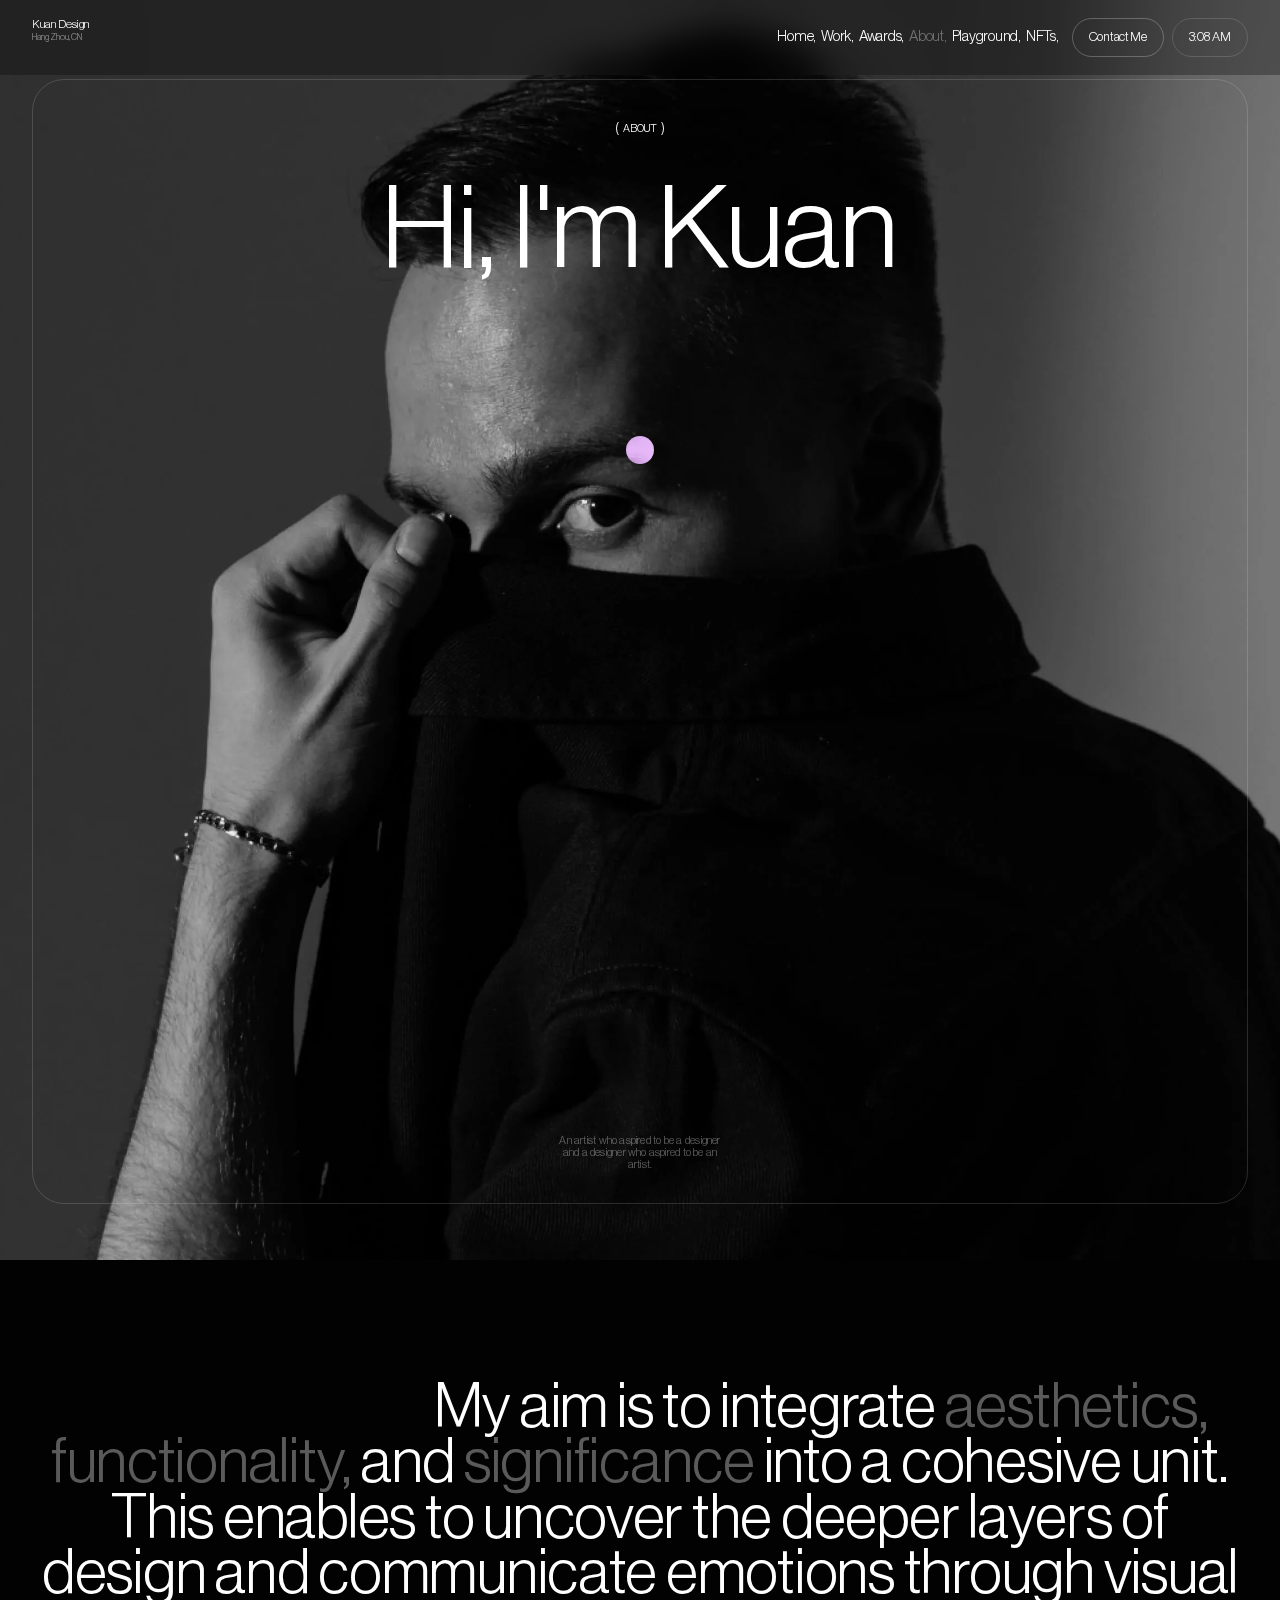
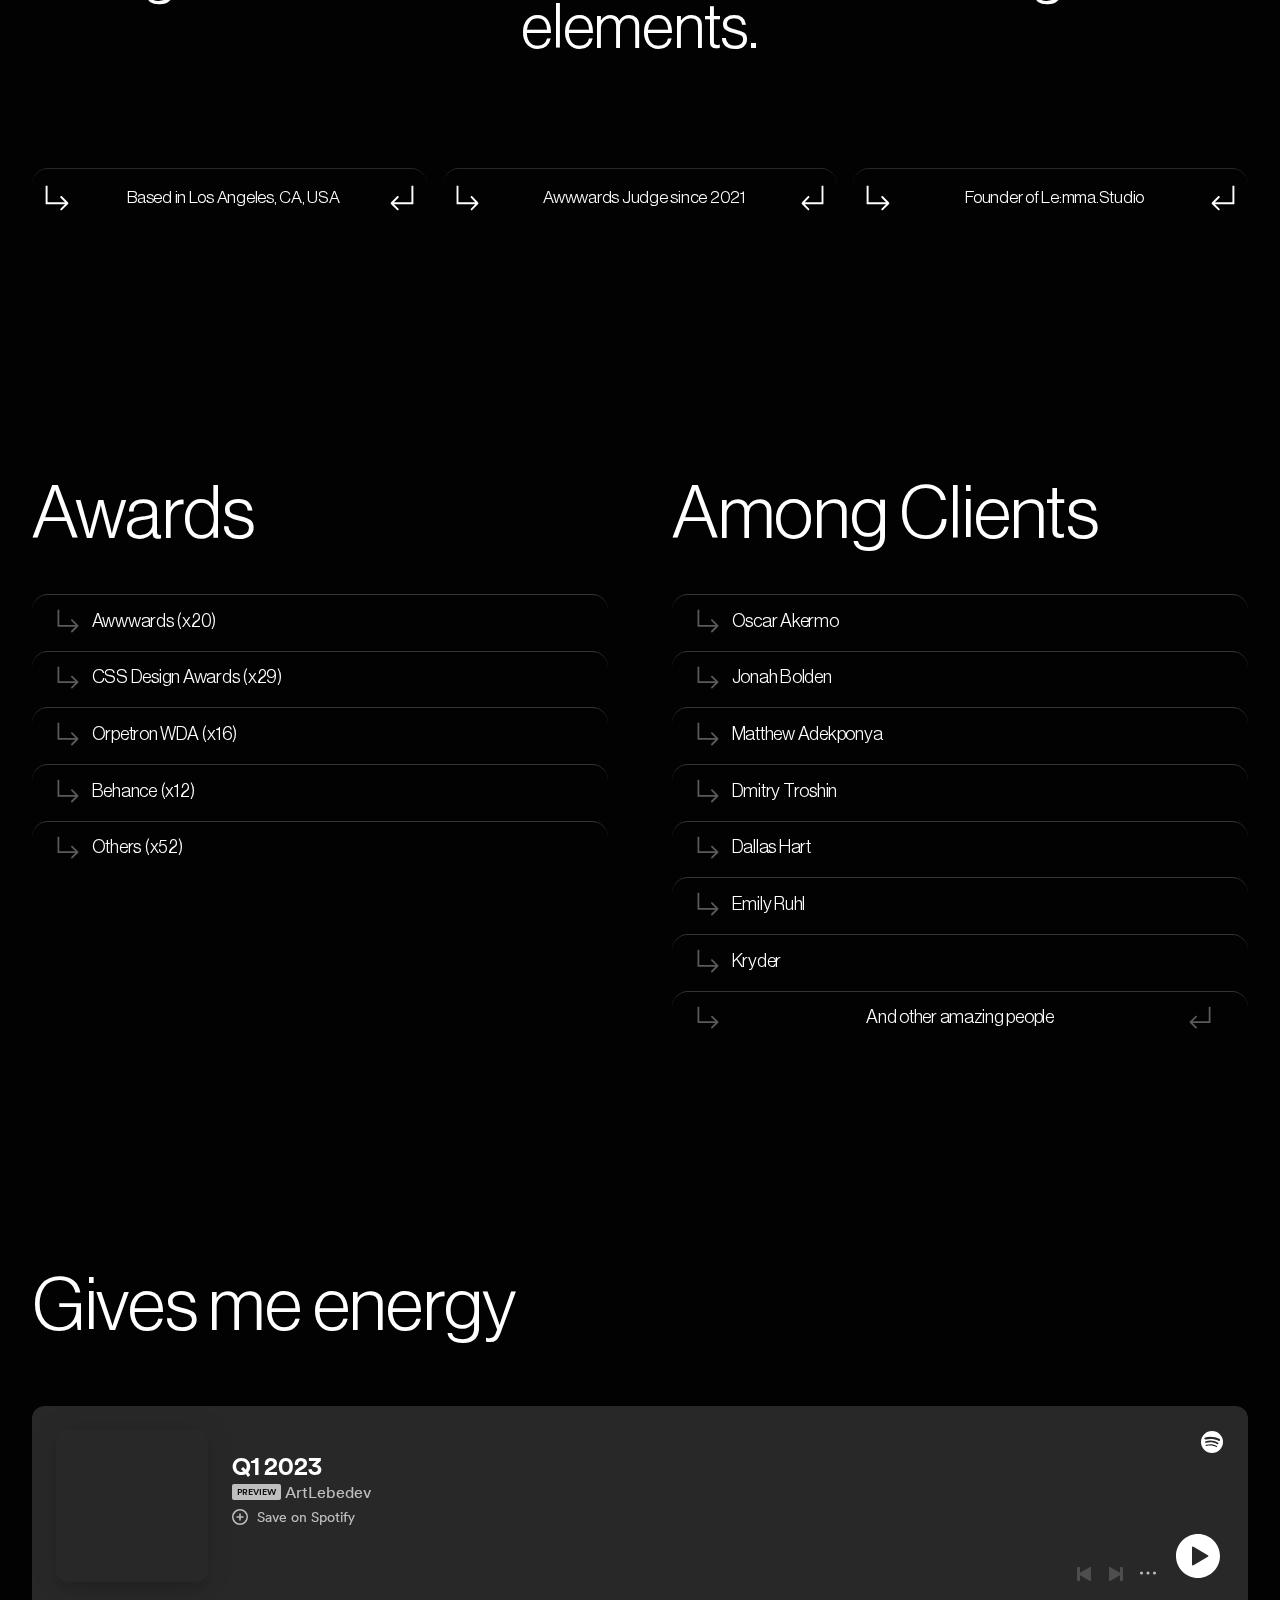
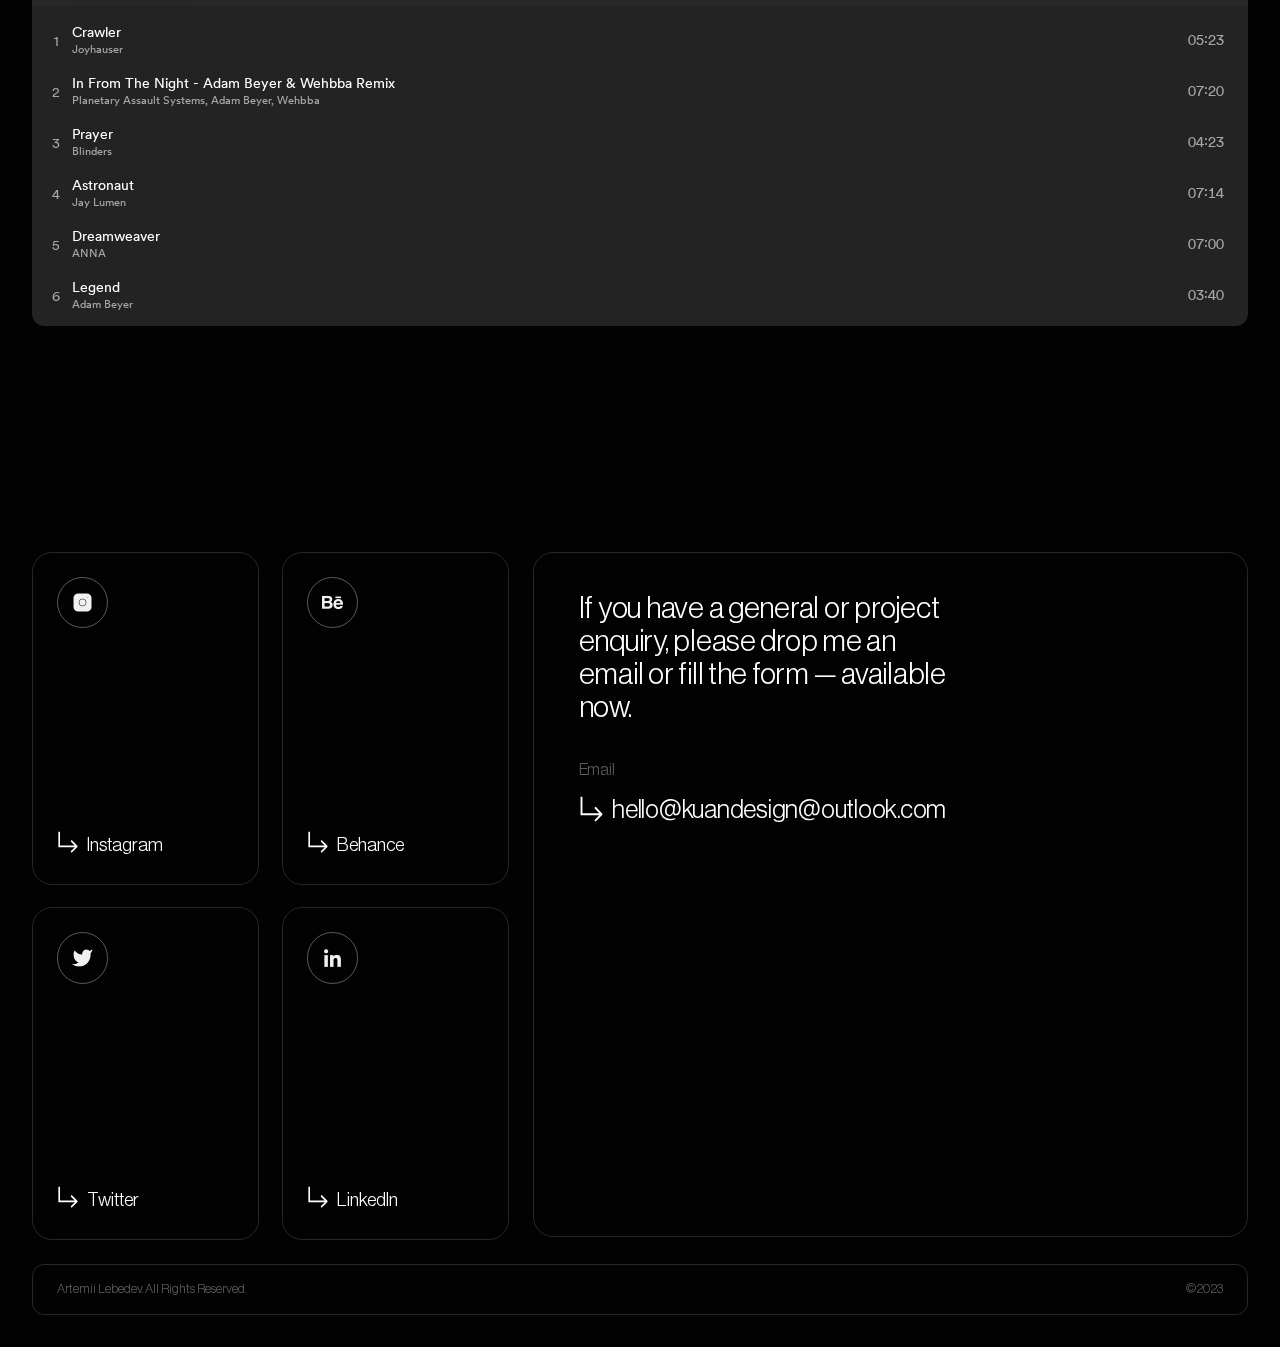
==== commit 5153c28d: "Update about.html" ====
--- a/about.html
+++ b/about.html
@@ -132,6 +132,24 @@
 -webkit-backdrop-filter:blur(15px);
 backdrop-filter:blur(15px);background-color:rgba(0,0,0,0);overflow:hidden;}
 .fullscreen_menu{-o-backdrop-filter:blur(15px);-ms-backdrop-filter:blur(15px);-moz-backdrop-filter:blur(15px);-webkit-backdrop-filter:blur(15px);backdrop-filter:blur(15px);background-color:rgba(2,2,2,.55);}
+
+html, body{
+    /* 禁用回弹效果 */
+    overscroll-behavior: none;
+    /* 防止部分浏览器默认拖拽行为 */
+    -webkit-user-drag: none;user-select: none;
+    /* 禁用回弹效果 */
+    overscroll-behavior: none;
+    /* 防止部分浏览器默认拖拽行为 */
+    -webkit-user-drag: none;
+    /* 防止文本选择 */
+    -webkit-touch-callout: none;
+    /* 禁止长按链接弹出菜单 */
+    -webkit-user-select: none;
+    /* webkit浏览器 */
+    -khtml-user-select: none;
+}
+ 
 .blink {
   animation: blinker 1.1s ease infinite;
 }
--- a/static/css/artemiy-lebedev.webflow.8f33c71df.min.css
+++ b/static/css/artemiy-lebedev.webflow.8f33c71df.min.css
@@ -1,4 +1,5 @@
-html{-ms-text-size-adjust:100%;-webkit-text-size-adjust:100%;font-family:sans-serif}body{margin:0}article,aside,details,figcaption,figure,footer,header,hgroup,main,menu,nav,section,summary{display:block}audio,canvas,progress,video{vertical-align:baseline;display:inline-block}audio:not([controls]){height:0;display:none}[hidden],template{display:none}a{background-color:transparent}a:active,a:hover{outline:0}abbr[title]{border-bottom:1px dotted}b,strong{font-weight:700}dfn{font-style:italic}h1{margin:.67em 0;font-size:2em}mark{color:#000;background:#ff0}small{font-size:80%}sub,sup{vertical-align:baseline;font-size:75%;line-height:0;position:relative}sup{top:-.5em}sub{bottom:-.25em}img{border:0}svg:not(:root){overflow:hidden}figure{margin:1em 40px}hr{box-sizing:content-box;height:0}pre{overflow:auto}code,kbd,pre,samp{font-family:monospace;font-size:1em}button,input,optgroup,select,textarea{color:inherit;font:inherit;margin:0}button{overflow:visible}button,select{text-transform:none}button,html input[type=button],input[type=reset]{-webkit-appearance:button;cursor:pointer}button[disabled],html input[disabled]{cursor:default}button::-moz-focus-inner,input::-moz-focus-inner{border:0;padding:0}input{line-height:normal}input[type=checkbox],input[type=radio]{box-sizing:border-box;padding:0}input[type=number]::-webkit-inner-spin-button,input[type=number]::-webkit-outer-spin-button{height:auto}input[type=search]{-webkit-appearance:none}input[type=search]::-webkit-search-cancel-button,input[type=search]::-webkit-search-decoration{-webkit-appearance:none}fieldset{border:1px solid silver;margin:0 2px;padding:.35em .625em .75em}legend{border:0;padding:0}textarea{overflow:auto}optgroup{font-weight:700}table{border-collapse:collapse;border-spacing:0}td,th{padding:0}@font-face{font-family:webflow-icons;src:url([data-uri])format("truetype");font-weight:400;font-style:normal}[class^=w-icon-],[class*=\ w-icon-]{speak:none;font-variant:normal;text-transform:none;-webkit-font-smoothing:antialiased;-moz-osx-font-smoothing:grayscale;font-style:normal;font-weight:400;line-height:1;font-family:webflow-icons!important}.w-icon-slider-right:before{content:""}.w-icon-slider-left:before{content:""}.w-icon-nav-menu:before{content:""}.w-icon-arrow-down:before,.w-icon-dropdown-toggle:before{content:""}.w-icon-file-upload-remove:before{content:""}.w-icon-file-upload-icon:before{content:""}*{box-sizing:border-box}html{height:100%}body{min-height:100%;color:#333;background-color:#fff;margin:0;font-family:Arial,sans-serif;font-size:14px;line-height:20px}img{max-width:100%;vertical-align:middle;display:inline-block}html.w-mod-touch *{background-attachment:scroll!important}.w-block{display:block}.w-inline-block{max-width:100%;display:inline-block}.w-clearfix:before,.w-clearfix:after{content:" ";grid-area:1/1/2/2;display:table}.w-clearfix:after{clear:both}.w-hidden{display:none}.w-button{color:#fff;line-height:inherit;cursor:pointer;background-color:#3898ec;border:0;border-radius:0;padding:9px 15px;text-decoration:none;display:inline-block}input.w-button{-webkit-appearance:button}html[data-w-dynpage] [data-w-cloak]{color:transparent!important}.w-webflow-badge,.w-webflow-badge *{z-index:auto;visibility:visible;box-sizing:border-box;width:auto;height:auto;max-height:none;max-width:none;min-height:0;min-width:0;float:none;clear:none;box-shadow:none;opacity:1;direction:ltr;font-family:inherit;font-weight:inherit;color:inherit;font-size:inherit;line-height:inherit;font-style:inherit;font-variant:inherit;text-align:inherit;letter-spacing:inherit;-webkit-text-decoration:inherit;text-decoration:inherit;text-indent:0;text-transform:inherit;text-shadow:none;font-smoothing:auto;vertical-align:baseline;cursor:inherit;white-space:inherit;word-break:normal;word-spacing:normal;word-wrap:normal;background:0 0;border:0 transparent;border-radius:0;margin:0;padding:0;list-style-type:disc;transition:none;display:block;position:static;top:auto;bottom:auto;left:auto;right:auto;overflow:visible;transform:none}.w-webflow-badge{white-space:nowrap;cursor:pointer;box-shadow:0 0 0 1px rgba(0,0,0,.1),0 1px 3px rgba(0,0,0,.1);visibility:visible!important;z-index:2147483647!important;color:#aaadb0!important;opacity:1!important;width:auto!important;height:auto!important;background-color:#fff!important;border-radius:3px!important;margin:0!important;padding:6px 8px 6px 6px!important;font-size:12px!important;line-height:14px!important;text-decoration:none!important;display:inline-block!important;position:fixed!important;top:auto!important;bottom:12px!important;left:auto!important;right:12px!important;overflow:visible!important;transform:none!important}.w-webflow-badge>img{visibility:visible!important;opacity:1!important;vertical-align:middle!important;display:inline-block!important}h1,h2,h3,h4,h5,h6{margin-bottom:10px;font-weight:700}h1{margin-top:20px;font-size:38px;line-height:44px}h2{margin-top:20px;font-size:32px;line-height:36px}h3{margin-top:20px;font-size:24px;line-height:30px}h4{margin-top:10px;font-size:18px;line-height:24px}h5{margin-top:10px;font-size:14px;line-height:20px}h6{margin-top:10px;font-size:12px;line-height:18px}p{margin-top:0;margin-bottom:10px}blockquote{border-left:5px solid #e2e2e2;margin:0 0 10px;padding:10px 20px;font-size:18px;line-height:22px}figure{margin:0 0 10px}figcaption{text-align:center;margin-top:5px}ul,ol{margin-top:0;margin-bottom:10px;padding-left:40px}.w-list-unstyled{padding-left:0;list-style:none}.w-embed:before,.w-embed:after{content:" ";grid-area:1/1/2/2;display:table}.w-embed:after{clear:both}.w-video{width:100%;padding:0;position:relative}.w-video iframe,.w-video object,.w-video embed{width:100%;height:100%;border:none;position:absolute;top:0;left:0}fieldset{border:0;margin:0;padding:0}button,[type=button],[type=reset]{cursor:pointer;-webkit-appearance:button;border:0}.w-form{margin:0 0 15px}.w-form-done{text-align:center;background-color:#ddd;padding:20px;display:none}.w-form-fail{background-color:#ffdede;margin-top:10px;padding:10px;display:none}label{margin-bottom:5px;font-weight:700;display:block}.w-input,.w-select{width:100%;height:38px;color:#333;vertical-align:middle;background-color:#fff;border:1px solid #ccc;margin-bottom:10px;padding:8px 12px;font-size:14px;line-height:1.42857;display:block}.w-input:-moz-placeholder,.w-select:-moz-placeholder{color:#999}.w-input::-moz-placeholder,.w-select::-moz-placeholder{color:#999;opacity:1}.w-input::-webkit-input-placeholder,.w-select::-webkit-input-placeholder{color:#999}.w-input:focus,.w-select:focus{border-color:#3898ec;outline:0}.w-input[disabled],.w-select[disabled],.w-input[readonly],.w-select[readonly],fieldset[disabled] .w-input,fieldset[disabled] .w-select{cursor:not-allowed}.w-input[disabled]:not(.w-input-disabled),.w-select[disabled]:not(.w-input-disabled),.w-input[readonly],.w-select[readonly],fieldset[disabled]:not(.w-input-disabled) .w-input,fieldset[disabled]:not(.w-input-disabled) .w-select{background-color:#eee}textarea.w-input,textarea.w-select{height:auto}.w-select{background-color:#f3f3f3}.w-select[multiple]{height:auto}.w-form-label{cursor:pointer;margin-bottom:0;font-weight:400;display:inline-block}.w-radio{margin-bottom:5px;padding-left:20px;display:block}.w-radio:before,.w-radio:after{content:" ";grid-area:1/1/2/2;display:table}.w-radio:after{clear:both}.w-radio-input{float:left;margin:3px 0 0 -20px;line-height:normal}.w-file-upload{margin-bottom:10px;display:block}.w-file-upload-input{width:.1px;height:.1px;opacity:0;z-index:-100;position:absolute;overflow:hidden}.w-file-upload-default,.w-file-upload-uploading,.w-file-upload-success{color:#333;display:inline-block}.w-file-upload-error{margin-top:10px;display:block}.w-file-upload-default.w-hidden,.w-file-upload-uploading.w-hidden,.w-file-upload-error.w-hidden,.w-file-upload-success.w-hidden{display:none}.w-file-upload-uploading-btn{cursor:pointer;background-color:#fafafa;border:1px solid #ccc;margin:0;padding:8px 12px;font-size:14px;font-weight:400;display:flex}.w-file-upload-file{background-color:#fafafa;border:1px solid #ccc;flex-grow:1;justify-content:space-between;margin:0;padding:8px 9px 8px 11px;display:flex}.w-file-upload-file-name{font-size:14px;font-weight:400;display:block}.w-file-remove-link{width:auto;height:auto;cursor:pointer;margin-top:3px;margin-left:10px;padding:3px;display:block}.w-icon-file-upload-remove{margin:auto;font-size:10px}.w-file-upload-error-msg{color:#ea384c;padding:2px 0;display:inline-block}.w-file-upload-info{padding:0 12px;line-height:38px;display:inline-block}.w-file-upload-label{cursor:pointer;background-color:#fafafa;border:1px solid #ccc;margin:0;padding:8px 12px;font-size:14px;font-weight:400;display:inline-block}.w-icon-file-upload-icon,.w-icon-file-upload-uploading{width:20px;margin-right:8px;display:inline-block}.w-icon-file-upload-uploading{height:20px}.w-container{max-width:940px;margin-left:auto;margin-right:auto}.w-container:before,.w-container:after{content:" ";grid-area:1/1/2/2;display:table}.w-container:after{clear:both}.w-container .w-row{margin-left:-10px;margin-right:-10px}.w-row:before,.w-row:after{content:" ";grid-area:1/1/2/2;display:table}.w-row:after{clear:both}.w-row .w-row{margin-left:0;margin-right:0}.w-col{float:left;width:100%;min-height:1px;padding-left:10px;padding-right:10px;position:relative}.w-col .w-col{padding-left:0;padding-right:0}.w-col-1{width:8.33333%}.w-col-2{width:16.6667%}.w-col-3{width:25%}.w-col-4{width:33.3333%}.w-col-5{width:41.6667%}.w-col-6{width:50%}.w-col-7{width:58.3333%}.w-col-8{width:66.6667%}.w-col-9{width:75%}.w-col-10{width:83.3333%}.w-col-11{width:91.6667%}.w-col-12{width:100%}.w-hidden-main{display:none!important}@media screen and (max-width:991px){.w-container{max-width:728px}.w-hidden-main{display:inherit!important}.w-hidden-medium{display:none!important}.w-col-medium-1{width:8.33333%}.w-col-medium-2{width:16.6667%}.w-col-medium-3{width:25%}.w-col-medium-4{width:33.3333%}.w-col-medium-5{width:41.6667%}.w-col-medium-6{width:50%}.w-col-medium-7{width:58.3333%}.w-col-medium-8{width:66.6667%}.w-col-medium-9{width:75%}.w-col-medium-10{width:83.3333%}.w-col-medium-11{width:91.6667%}.w-col-medium-12{width:100%}.w-col-stack{width:100%;left:auto;right:auto}}@media screen and (max-width:767px){.w-hidden-main,.w-hidden-medium{display:inherit!important}.w-hidden-small{display:none!important}.w-row,.w-container .w-row{margin-left:0;margin-right:0}.w-col{width:100%;left:auto;right:auto}.w-col-small-1{width:8.33333%}.w-col-small-2{width:16.6667%}.w-col-small-3{width:25%}.w-col-small-4{width:33.3333%}.w-col-small-5{width:41.6667%}.w-col-small-6{width:50%}.w-col-small-7{width:58.3333%}.w-col-small-8{width:66.6667%}.w-col-small-9{width:75%}.w-col-small-10{width:83.3333%}.w-col-small-11{width:91.6667%}.w-col-small-12{width:100%}}@media screen and (max-width:479px){.w-container{max-width:none}.w-hidden-main,.w-hidden-medium,.w-hidden-small{display:inherit!important}.w-hidden-tiny{display:none!important}.w-col{width:100%}.w-col-tiny-1{width:8.33333%}.w-col-tiny-2{width:16.6667%}.w-col-tiny-3{width:25%}.w-col-tiny-4{width:33.3333%}.w-col-tiny-5{width:41.6667%}.w-col-tiny-6{width:50%}.w-col-tiny-7{width:58.3333%}.w-col-tiny-8{width:66.6667%}.w-col-tiny-9{width:75%}.w-col-tiny-10{width:83.3333%}.w-col-tiny-11{width:91.6667%}.w-col-tiny-12{width:100%}}.w-widget{position:relative}.w-widget-map{width:100%;height:400px}.w-widget-map label{width:auto;display:inline}.w-widget-map img{max-width:inherit}.w-widget-map .gm-style-iw{text-align:center}.w-widget-map .gm-style-iw>button{display:none!important}.w-widget-twitter{overflow:hidden}.w-widget-twitter-count-shim{vertical-align:top;width:28px;height:20px;text-align:center;background:#fff;border:1px solid #758696;border-radius:3px;display:inline-block;position:relative}.w-widget-twitter-count-shim *{pointer-events:none;-webkit-user-select:none;-ms-user-select:none;user-select:none}.w-widget-twitter-count-shim .w-widget-twitter-count-inner{text-align:center;color:#999;font-family:serif;font-size:15px;line-height:12px;position:relative}.w-widget-twitter-count-shim .w-widget-twitter-count-clear{display:block;position:relative}.w-widget-twitter-count-shim.w--large{width:36px;height:28px}.w-widget-twitter-count-shim.w--large .w-widget-twitter-count-inner{font-size:18px;line-height:18px}.w-widget-twitter-count-shim:not(.w--vertical){margin-left:5px;margin-right:8px}.w-widget-twitter-count-shim:not(.w--vertical).w--large{margin-left:6px}.w-widget-twitter-count-shim:not(.w--vertical):before,.w-widget-twitter-count-shim:not(.w--vertical):after{content:" ";height:0;width:0;pointer-events:none;border:solid transparent;position:absolute;top:50%;left:0}.w-widget-twitter-count-shim:not(.w--vertical):before{border-width:4px;border-color:rgba(117,134,150,0) #5d6c7b rgba(117,134,150,0) rgba(117,134,150,0);margin-top:-4px;margin-left:-9px}.w-widget-twitter-count-shim:not(.w--vertical).w--large:before{border-width:5px;margin-top:-5px;margin-left:-10px}.w-widget-twitter-count-shim:not(.w--vertical):after{border-width:4px;border-color:rgba(255,255,255,0) #fff rgba(255,255,255,0) rgba(255,255,255,0);margin-top:-4px;margin-left:-8px}.w-widget-twitter-count-shim:not(.w--vertical).w--large:after{border-width:5px;margin-top:-5px;margin-left:-9px}.w-widget-twitter-count-shim.w--vertical{width:61px;height:33px;margin-bottom:8px}.w-widget-twitter-count-shim.w--vertical:before,.w-widget-twitter-count-shim.w--vertical:after{content:" ";height:0;width:0;pointer-events:none;border:solid transparent;position:absolute;top:100%;left:50%}.w-widget-twitter-count-shim.w--vertical:before{border-width:5px;border-color:#5d6c7b rgba(117,134,150,0) rgba(117,134,150,0);margin-left:-5px}.w-widget-twitter-count-shim.w--vertical:after{border-width:4px;border-color:#fff rgba(255,255,255,0) rgba(255,255,255,0);margin-left:-4px}.w-widget-twitter-count-shim.w--vertical .w-widget-twitter-count-inner{font-size:18px;line-height:22px}.w-widget-twitter-count-shim.w--vertical.w--large{width:76px}.w-background-video{height:500px;color:#fff;position:relative;overflow:hidden}.w-background-video>video{width:100%;height:100%;object-fit:cover;z-index:-100;background-position:50%;background-size:cover;margin:auto;position:absolute;top:-100%;bottom:-100%;left:-100%;right:-100%}.w-background-video>video::-webkit-media-controls-start-playback-button{-webkit-appearance:none;display:none!important}.w-background-video--control{background-color:transparent;padding:0;position:absolute;bottom:1em;right:1em}.w-background-video--control>[hidden]{display:none!important}.w-slider{height:300px;text-align:center;clear:both;-webkit-tap-highlight-color:transparent;tap-highlight-color:transparent;background:#ddd;position:relative}.w-slider-mask{z-index:1;height:100%;white-space:nowrap;display:block;position:relative;left:0;right:0;overflow:hidden}.w-slide{vertical-align:top;width:100%;height:100%;white-space:normal;text-align:left;display:inline-block;position:relative}.w-slider-nav{z-index:2;height:40px;text-align:center;-webkit-tap-highlight-color:transparent;tap-highlight-color:transparent;margin:auto;padding-top:10px;position:absolute;top:auto;bottom:0;left:0;right:0}.w-slider-nav.w-round>div{border-radius:100%}.w-slider-nav.w-num>div{width:auto;height:auto;font-size:inherit;line-height:inherit;padding:.2em .5em}.w-slider-nav.w-shadow>div{box-shadow:0 0 3px rgba(51,51,51,.4)}.w-slider-nav-invert{color:#fff}.w-slider-nav-invert>div{background-color:rgba(34,34,34,.4)}.w-slider-nav-invert>div.w-active{background-color:#222}.w-slider-dot{width:1em;height:1em;cursor:pointer;background-color:rgba(255,255,255,.4);margin:0 3px .5em;transition:background-color .1s,color .1s;display:inline-block;position:relative}.w-slider-dot.w-active{background-color:#fff}.w-slider-dot:focus{outline:none;box-shadow:0 0 0 2px #fff}.w-slider-dot:focus.w-active{box-shadow:none}.w-slider-arrow-left,.w-slider-arrow-right{width:80px;cursor:pointer;color:#fff;-webkit-tap-highlight-color:transparent;tap-highlight-color:transparent;-webkit-user-select:none;-ms-user-select:none;user-select:none;margin:auto;font-size:40px;position:absolute;top:0;bottom:0;left:0;right:0;overflow:hidden}.w-slider-arrow-left [class^=w-icon-],.w-slider-arrow-right [class^=w-icon-],.w-slider-arrow-left [class*=\ w-icon-],.w-slider-arrow-right [class*=\ w-icon-]{position:absolute}.w-slider-arrow-left:focus,.w-slider-arrow-right:focus{outline:0}.w-slider-arrow-left{z-index:3;right:auto}.w-slider-arrow-right{z-index:4;left:auto}.w-icon-slider-left,.w-icon-slider-right{width:1em;height:1em;margin:auto;top:0;bottom:0;left:0;right:0}.w-slider-aria-label{clip:rect(0 0 0 0);height:1px;width:1px;border:0;margin:-1px;padding:0;position:absolute;overflow:hidden}.w-slider-force-show{display:block!important}.w-dropdown{text-align:left;z-index:900;margin-left:auto;margin-right:auto;display:inline-block;position:relative}.w-dropdown-btn,.w-dropdown-toggle,.w-dropdown-link{vertical-align:top;color:#222;text-align:left;white-space:nowrap;margin-left:auto;margin-right:auto;padding:20px;text-decoration:none;position:relative}.w-dropdown-toggle{-webkit-user-select:none;-ms-user-select:none;user-select:none;cursor:pointer;padding-right:40px;display:inline-block}.w-dropdown-toggle:focus{outline:0}.w-icon-dropdown-toggle{width:1em;height:1em;margin:auto 20px auto auto;position:absolute;top:0;bottom:0;right:0}.w-dropdown-list{min-width:100%;background:#ddd;display:none;position:absolute}.w-dropdown-list.w--open{display:block}.w-dropdown-link{color:#222;padding:10px 20px;display:block}.w-dropdown-link.w--current{color:#0082f3}.w-dropdown-link:focus{outline:0}@media screen and (max-width:767px){.w-nav-brand{padding-left:10px}}.w-lightbox-backdrop{cursor:auto;letter-spacing:normal;text-indent:0;text-shadow:none;text-transform:none;visibility:visible;white-space:normal;word-break:normal;word-spacing:normal;word-wrap:normal;color:#fff;text-align:center;z-index:2000;opacity:0;-webkit-user-select:none;-moz-user-select:none;-webkit-tap-highlight-color:transparent;background:rgba(0,0,0,.9);outline:0;font-family:Helvetica Neue,Helvetica,Ubuntu,Segoe UI,Verdana,sans-serif;font-size:17px;font-style:normal;font-weight:300;line-height:1.2;list-style:disc;position:fixed;top:0;bottom:0;left:0;right:0;-webkit-transform:translate(0)}.w-lightbox-backdrop,.w-lightbox-container{height:100%;-webkit-overflow-scrolling:touch;overflow:auto}.w-lightbox-content{height:100vh;position:relative;overflow:hidden}.w-lightbox-view{width:100vw;height:100vh;opacity:0;position:absolute}.w-lightbox-view:before{content:"";height:100vh}.w-lightbox-group,.w-lightbox-group .w-lightbox-view,.w-lightbox-group .w-lightbox-view:before{height:86vh}.w-lightbox-frame,.w-lightbox-view:before{vertical-align:middle;display:inline-block}.w-lightbox-figure{margin:0;position:relative}.w-lightbox-group .w-lightbox-figure{cursor:pointer}.w-lightbox-img{width:auto;height:auto;max-width:none}.w-lightbox-image{float:none;max-width:100vw;max-height:100vh;display:block}.w-lightbox-group .w-lightbox-image{max-height:86vh}.w-lightbox-caption{text-align:left;text-overflow:ellipsis;white-space:nowrap;background:rgba(0,0,0,.4);padding:.5em 1em;position:absolute;bottom:0;left:0;right:0;overflow:hidden}.w-lightbox-embed{width:100%;height:100%;position:absolute;top:0;bottom:0;left:0;right:0}.w-lightbox-control{width:4em;cursor:pointer;background-position:50%;background-repeat:no-repeat;background-size:24px;transition:all .3s;position:absolute;top:0}.w-lightbox-left{background-image:url([data-uri]);display:none;bottom:0;left:0}.w-lightbox-right{background-image:url([data-uri]);display:none;bottom:0;right:0}.w-lightbox-close{height:2.6em;background-image:url([data-uri]);background-size:18px;right:0}.w-lightbox-strip{white-space:nowrap;padding:0 1vh;line-height:0;position:absolute;bottom:0;left:0;right:0;overflow-x:auto;overflow-y:hidden}.w-lightbox-item{width:10vh;box-sizing:content-box;cursor:pointer;padding:2vh 1vh;display:inline-block;-webkit-transform:translate(0,0)}.w-lightbox-active{opacity:.3}.w-lightbox-thumbnail{height:10vh;background:#222;position:relative;overflow:hidden}.w-lightbox-thumbnail-image{position:absolute;top:0;left:0}.w-lightbox-thumbnail .w-lightbox-tall{width:100%;top:50%;transform:translateY(-50%)}.w-lightbox-thumbnail .w-lightbox-wide{height:100%;left:50%;transform:translate(-50%)}.w-lightbox-spinner{box-sizing:border-box;width:40px;height:40px;border:5px solid rgba(0,0,0,.4);border-radius:50%;margin-top:-20px;margin-left:-20px;animation:.8s linear infinite spin;position:absolute;top:50%;left:50%}.w-lightbox-spinner:after{content:"";border:3px solid transparent;border-bottom-color:#fff;border-radius:50%;position:absolute;top:-4px;bottom:-4px;left:-4px;right:-4px}.w-lightbox-hide{display:none}.w-lightbox-noscroll{overflow:hidden}@media (min-width:768px){.w-lightbox-content{height:96vh;margin-top:2vh}.w-lightbox-view,.w-lightbox-view:before{height:96vh}.w-lightbox-group,.w-lightbox-group .w-lightbox-view,.w-lightbox-group .w-lightbox-view:before{height:84vh}.w-lightbox-image{max-width:96vw;max-height:96vh}.w-lightbox-group .w-lightbox-image{max-width:82.3vw;max-height:84vh}.w-lightbox-left,.w-lightbox-right{opacity:.5;display:block}.w-lightbox-close{opacity:.8}.w-lightbox-control:hover{opacity:1}}.w-lightbox-inactive,.w-lightbox-inactive:hover{opacity:0}.w-richtext:before,.w-richtext:after{content:" ";grid-area:1/1/2/2;display:table}.w-richtext:after{clear:both}.w-richtext[contenteditable=true]:before,.w-richtext[contenteditable=true]:after{white-space:initial}.w-richtext ol,.w-richtext ul{overflow:hidden}.w-richtext .w-richtext-figure-selected.w-richtext-figure-type-video div:after,.w-richtext .w-richtext-figure-selected[data-rt-type=video] div:after,.w-richtext .w-richtext-figure-selected.w-richtext-figure-type-image div,.w-richtext .w-richtext-figure-selected[data-rt-type=image] div{outline:2px solid #2895f7}.w-richtext figure.w-richtext-figure-type-video>div:after,.w-richtext figure[data-rt-type=video]>div:after{content:"";display:none;position:absolute;top:0;bottom:0;left:0;right:0}.w-richtext figure{max-width:60%;position:relative}.w-richtext figure>div:before{cursor:default!important}.w-richtext figure img{width:100%}.w-richtext figure figcaption.w-richtext-figcaption-placeholder{opacity:.6}.w-richtext figure div{color:transparent;font-size:0}.w-richtext figure.w-richtext-figure-type-image,.w-richtext figure[data-rt-type=image]{display:table}.w-richtext figure.w-richtext-figure-type-image>div,.w-richtext figure[data-rt-type=image]>div{display:inline-block}.w-richtext figure.w-richtext-figure-type-image>figcaption,.w-richtext figure[data-rt-type=image]>figcaption{caption-side:bottom;display:table-caption}.w-richtext figure.w-richtext-figure-type-video,.w-richtext figure[data-rt-type=video]{width:60%;height:0}.w-richtext figure.w-richtext-figure-type-video iframe,.w-richtext figure[data-rt-type=video] iframe{width:100%;height:100%;position:absolute;top:0;left:0}.w-richtext figure.w-richtext-figure-type-video>div,.w-richtext figure[data-rt-type=video]>div{width:100%}.w-richtext figure.w-richtext-align-center{clear:both;margin-left:auto;margin-right:auto}.w-richtext figure.w-richtext-align-center.w-richtext-figure-type-image>div,.w-richtext figure.w-richtext-align-center[data-rt-type=image]>div{max-width:100%}.w-richtext figure.w-richtext-align-normal{clear:both}.w-richtext figure.w-richtext-align-fullwidth{width:100%;max-width:100%;text-align:center;clear:both;margin-left:auto;margin-right:auto;display:block}.w-richtext figure.w-richtext-align-fullwidth>div{padding-bottom:inherit;display:inline-block}.w-richtext figure.w-richtext-align-fullwidth>figcaption{display:block}.w-richtext figure.w-richtext-align-floatleft{float:left;clear:none;margin-right:15px}.w-richtext figure.w-richtext-align-floatright{float:right;clear:none;margin-left:15px}.w-nav{z-index:1000;background:#ddd;position:relative}.w-nav:before,.w-nav:after{content:" ";grid-area:1/1/2/2;display:table}.w-nav:after{clear:both}.w-nav-brand{float:left;color:#333;text-decoration:none;position:relative}.w-nav-link{vertical-align:top;color:#222;text-align:left;margin-left:auto;margin-right:auto;padding:20px;text-decoration:none;display:inline-block;position:relative}.w-nav-link.w--current{color:#0082f3}.w-nav-menu{float:right;position:relative}[data-nav-menu-open]{text-align:center;min-width:200px;background:#c8c8c8;position:absolute;top:100%;left:0;right:0;overflow:visible;display:block!important}.w--nav-link-open{display:block;position:relative}.w-nav-overlay{width:100%;display:none;position:absolute;top:100%;left:0;right:0;overflow:hidden}.w-nav-overlay [data-nav-menu-open]{top:0}.w-nav[data-animation=over-left] .w-nav-overlay{width:auto}.w-nav[data-animation=over-left] .w-nav-overlay,.w-nav[data-animation=over-left] [data-nav-menu-open]{z-index:1;top:0;right:auto}.w-nav[data-animation=over-right] .w-nav-overlay{width:auto}.w-nav[data-animation=over-right] .w-nav-overlay,.w-nav[data-animation=over-right] [data-nav-menu-open]{z-index:1;top:0;left:auto}.w-nav-button{float:right;cursor:pointer;-webkit-tap-highlight-color:transparent;tap-highlight-color:transparent;-webkit-user-select:none;-ms-user-select:none;user-select:none;padding:18px;font-size:24px;display:none;position:relative}.w-nav-button:focus{outline:0}.w-nav-button.w--open{color:#fff;background-color:#c8c8c8}.w-nav[data-collapse=all] .w-nav-menu{display:none}.w-nav[data-collapse=all] .w-nav-button,.w--nav-dropdown-open,.w--nav-dropdown-toggle-open{display:block}.w--nav-dropdown-list-open{position:static}@media screen and (max-width:991px){.w-nav[data-collapse=medium] .w-nav-menu{display:none}.w-nav[data-collapse=medium] .w-nav-button{display:block}}@media screen and (max-width:767px){.w-nav[data-collapse=small] .w-nav-menu{display:none}.w-nav[data-collapse=small] .w-nav-button{display:block}.w-nav-brand{padding-left:10px}}@media screen and (max-width:479px){.w-nav[data-collapse=tiny] .w-nav-menu{display:none}.w-nav[data-collapse=tiny] .w-nav-button{display:block}}.w-tabs{position:relative}.w-tabs:before,.w-tabs:after{content:" ";grid-area:1/1/2/2;display:table}.w-tabs:after{clear:both}.w-tab-menu{position:relative}.w-tab-link{vertical-align:top;text-align:left;cursor:pointer;color:#222;background-color:#ddd;padding:9px 30px;text-decoration:none;display:inline-block;position:relative}.w-tab-link.w--current{background-color:#c8c8c8}.w-tab-link:focus{outline:0}.w-tab-content{display:block;position:relative;overflow:hidden}.w-tab-pane{display:none;position:relative}.w--tab-active{display:block}@media screen and (max-width:479px){.w-tab-link{display:block}}.w-ix-emptyfix:after{content:""}@keyframes spin{0%{transform:rotate(0)}to{transform:rotate(360deg)}}.w-dyn-empty{background-color:#ddd;padding:10px}.w-dyn-hide,.w-dyn-bind-empty,.w-condition-invisible{display:none!important}.wf-layout-layout{display:grid}:root{--black-2:#020202;--white:white;--black:#090909}body{background-color:var(--black-2);color:var(--white);letter-spacing:-.02em;font-family:NeueHaasDisplay,sans-serif;font-size:1vw;font-weight:500;line-height:1.4}a{color:var(--white);text-decoration:none}.wrapper{width:100%;height:100%;padding:28px 32px 32px}.wrapper.hero-wrapper{height:auto;padding-bottom:0}.wrapper.hand_wrapper{padding-bottom:0}.wrapper.projects_wrapper{padding-bottom:212px}.wrapper._404_page{justify-content:center;align-items:center;display:flex}.wrapper.playlist_wrapper{padding-top:192px;padding-bottom:0}.header{z-index:9999;margin-left:0;margin-right:0;display:flex;position:fixed;top:28px;left:32px;right:32px}.text-block{letter-spacing:0;text-transform:uppercase;font-size:.75em;line-height:1.2}.text-block.second-hover{text-transform:capitalize;font-size:.9em;display:none}.text-block.first-hover{text-transform:capitalize;font-size:.9em}.text-block-2{color:rgba(255,255,255,.5);letter-spacing:0;font-size:.7em}.link-block{border:1px solid rgba(255,255,255,.25);border-radius:100em;align-items:center;margin-left:auto;padding:10px 16px 9px;display:flex}.link-block.time{color:var(--white);background-color:transparent;border-color:rgba(255,255,255,.15);margin-left:8px;transition:all .2s}.link-block.time:hover{color:var(--white);background-color:transparent}.link-block.insider-link{margin-left:8px;transition:all .45s}.link-block.insider-link:hover{background-color:var(--white);color:var(--black)}.div-block-2{margin-left:0;display:flex}.services{justify-content:center;align-items:center;margin-top:0;display:flex}.services.oops_text{margin-bottom:42px}.text-span{margin-right:4px;font-size:1.35em}.text-span-2{margin-left:4px;font-size:1.35em}.text-block-5{letter-spacing:0;text-transform:uppercase;align-items:center;margin-bottom:0;padding-left:0;font-size:.85em;display:flex}.caption_small{width:100%;height:auto;flex-direction:column;margin-top:0;display:flex;position:relative}.bottom-links{z-index:999;margin-top:auto;margin-bottom:32px;display:none;position:fixed;top:auto;bottom:0%;left:32px;right:32px}.div-block-5{width:42px;height:42px;border:1px solid rgba(255,255,255,.25);border-radius:100%;justify-content:center;align-items:center;margin-right:10px;display:flex}.image{width:10px;height:10px}.link-block-2{align-items:center;display:flex}.text-block-6{max-width:8ch;letter-spacing:-.01em;text-transform:uppercase;font-size:.75em;line-height:1.1}.link-block-3{align-items:center;margin-left:auto;display:flex}.div-block-6{background-color:var(--black);border:1px solid rgba(255,255,255,.15);border-radius:100em;align-items:center;margin-left:auto;margin-right:0;padding:8px 32px;display:flex}.div-block-7{width:1px;height:20px;background-color:rgba(255,255,255,.35);margin-left:16px;margin-right:16px}.services_main{width:100vw;height:auto;background-color:transparent;margin-top:192px;display:block}.div-block-14{width:100%;height:100%;flex-direction:column;display:flex}.hero_section{width:100vw;height:115vh}.cursor{z-index:9999999;width:100%;height:100%;justify-content:center;align-items:center;display:flex;position:fixed;top:0%;bottom:0%;left:0%;right:0%}.div-block-57{width:8px;height:8px;background-color:var(--white);border-radius:100%}.cursor_embed{width:auto;height:auto;display:block}.location-row{opacity:1;color:var(--white);margin-left:0;display:flex}.time-message{color:#f3f3f3;letter-spacing:0;margin-bottom:0;margin-right:6px;font-size:.95em;display:none}.city-time{opacity:1;color:var(--white);letter-spacing:0;font-size:1em;font-weight:500}.blink{opacity:1}.timezone_code{height:0;margin-bottom:0;display:none}.blinking_css{height:0;display:none}.utility-page-wrap{width:100vw;height:100vh;max-height:100%;max-width:100%;justify-content:center;align-items:center;display:none}.utility-page-content{width:260px;text-align:center;flex-direction:column;display:flex}.progress-bar{z-index:999;width:100vw;height:3px;background-color:#fff;background-image:linear-gradient(31deg,#fff,#dadada);position:fixed;top:0;bottom:auto;left:auto;right:auto}.link{color:#000;white-space:nowrap;text-decoration:none;position:relative}.link.underline-trail{text-transform:lowercase;margin-right:20px;font-size:.85em;font-weight:500}.link.underline-trail.fixed-link-01,.link.underline-trail.fixed-link-02{color:var(--white);margin-right:0}.custom-styles-2{display:none}.text-block-42{text-transform:uppercase;font-size:.85em}.utility-page-form{flex-direction:column;align-items:stretch;display:flex}.header_link{text-transform:capitalize;font-size:1em}.link_header{justify-content:center;align-items:center;margin-right:5px;font-size:1.15em;transition:all .45s;display:flex}.link_header:hover{opacity:.7}.link_header.w--current{opacity:.35;font-size:1.15em;text-decoration:none}.header_links{margin-left:auto;display:flex}.border_big{width:100%;height:100vh;border:1px solid rgba(255,255,255,.15);border-radius:32px;margin-top:4em;margin-bottom:0;padding-top:3em}.border_big.work_border{height:auto;position:relative}.border_big.about_border{height:125vh;flex-direction:column;justify-content:space-around;display:flex}.XXY{width: 30%;height: 66px;margin: 0 auto;bottom: 0;;z-index: 98;-webkit-backdrop-filter:blur(15px);backdrop-filter:blur(15px);background-color:rgba(2,2,2,.55);overflow:hidden;border-radius:60px;border:1px solid rgba(255,255,255,.15);line-height: 66px;text-align:center;font-size: 2em;color: rgba(79,79,79,1.00)}.XXY:active.XXY{width: 30%;height: 66px;margin: 0 auto;bottom: 0;;z-index: 98;-webkit-backdrop-filter:blur(15px);backdrop-filter:blur(15px);background-color:rgba(255,255,255,1.00);overflow:hidden;border-radius:60px;border:1px solid rgba(255,255,255,.15);line-height: 66px;text-align:center;font-size: 2em;color:rgba(0,0,0,1.00);transition:all .45s}.XXY:hover.XXY{width: 30%;height: 66px;margin: 0 auto;bottom: 0;;z-index: 98;-webkit-backdrop-filter:blur(15px);backdrop-filter:blur(15px);background-color:rgba(255,255,255,1.00);overflow:hidden;border-radius:60px;border:1px solid rgba(255,255,255,.15);line-height: 66px;text-align:center;font-size: 2em;color:rgba(0,0,0,1.00);transition:all .45s}.wrapper_inside_border{width:100%;height:100%;flex-direction:column;padding-bottom:32px;padding-left:24px;padding-right:24px;display:flex;position:relative}.h1{text-align:center;font-size:9em;font-weight:500;line-height:.8}.h1.less_h1{font-size:9.1em}.hero_heading{width:82ch;margin-top:4em;margin-left:auto;margin-right:auto}.hero_heading.about_h1{width:88ch;margin-top:2em}.graphic_hero{width:30em;height:44em}.graphic_hero.awards_lottie{width:48em;height:52em}.graphic_hero.cube_pg{width:32em;height:32em}.div-block-128{z-index:2;justify-content:center;align-items:center;padding-top:0;display:flex;position:absolute;top:0%;bottom:0%;left:0%;right:0%}.lottie-animation{width:100%;height:100%;object-fit:cover}.mobile_menu{display:none}.flexbox{width:100%;margin-top:0;display:flex}.flexbox.services_list{flex-direction:column;margin-top:92px}.flexbox.borderds_line{border:1px solid rgba(255,255,255,.15);border-radius:20px;align-items:flex-start;margin-top:12px;padding:20px 24px}.flexbox.borderds_line._0_pd{align-items:center;margin-top:0}.flexbox.bottom{margin-top:auto}.flexbox.middle_align{justify-content:center;align-items:center}.flexbox.middle_align.vertical{flex-direction:column}.flexbox.center_align,.flexbox.center_align.full{width:auto;align-items:center}.flexbox.center_align.awards_name{width:65%}.flexbox.top_align{height:auto;max-height:none;min-height:auto;align-items:flex-start}.large_txt{text-transform:none;font-family:NeueHaasDisplay,sans-serif;font-size:5.3em;line-height:1}.large_txt.opacity_text{opacity:.35;font-size:5.3em}.large_txt.opacity_text.small_desscription{margin-bottom:4px;font-size:1.45em}.right_txt{margin-left:auto}.left_txt{margin-right:auto}.caption_explain{margin-top:192px}.indent_txt{text-align:center;text-indent:5.9em;text-transform:none;font-size:4.8em;line-height:.9}.indent_txt.less{font-size:4.6em}.indent_txt.about_indent{opacity:1}.text-span-3,.text-span-4,.text-span-5{opacity:.35}.fullscreen_menu{display:none}.wrapper_captions{width:100%;padding-left:62px;padding-right:62px;display:flex}.wrapper_captions.work_paddings{padding-left:0;padding-right:0}.div-block-133{width:26ch;margin-left:0;margin-right:auto}.div-block-133.right{width:26ch;margin-left:auto;margin-right:0}.text-block-51{letter-spacing:0;font-size:.8em;line-height:1.2}.text-block-51.right_text{text-align:right;font-size:.82em}.arrow_cr{margin-left:12px;margin-right:12px}.creative_hand{height:122.5em;margin-top:192px}.border_hand{height:100%;border:1px solid rgba(255,255,255,.15);border-bottom-style:none;border-top-left-radius:38px;border-top-right-radius:38px;flex-direction:column;padding-top:48px;padding-left:32px;padding-right:32px;display:flex;position:relative}.image-53{width:100%;height:100%;object-fit:cover}.large_img{margin-top:0;margin-bottom:0;position:absolute;bottom:0%}.overlay_bottom{width:100%;height:34em;background-image:linear-gradient(transparent,#000);margin-top:auto;margin-left:auto;margin-right:auto;padding-bottom:0;padding-right:0;position:absolute;top:0%;bottom:0%;left:0%;right:0%}.body{background-color:var(--black-2)}.txt_bottom{z-index:2;justify-content:center;align-items:center;margin-top:auto;margin-bottom:72px;display:flex;position:relative}.bottom_content{margin-top:auto;position:relative}.text-block-52{margin-left:16px;margin-right:16px;font-size:2.35em}.featured_projects{background-color:#0a0a0a}.h2{margin-top:24px;margin-bottom:0;font-size:7em;font-weight:500;line-height:1}.featured_padding{padding-top:184px}.project_grid{margin-top:102px}.project{width:100%;height:60em}.project.big{height:auto}.project.medium{width:50%;height:39.1em}.project.medium.left{height:38.4em;margin-right:12px}.project.medium.right{height:38.5em;margin-left:12px}.project.small{width:33%;height:28.8em;margin-right:24px}.project.small.last{margin-right:0}.border_main{height:auto;border:1px rgba(255,255,255,.15);border-top-style:solid;border-radius:32px}.border_main.medium{border-left-style:none;border-right-style:none;border-radius:20px}.border_main.medium.archive_borders{border-style:none}.project_cover{z-index:1;width:100.2%;height:100%;border-radius:32px;margin-top:0;margin-left:0;margin-right:0;position:relative;left:-1px;right:0;overflow:hidden}.project_cover.medium{width:100%;height:33em;border-radius:20px;margin-left:0;margin-right:0;padding-bottom:0;display:block;left:1px;right:0;overflow:hidden}.project_cover.all_projects{height:32.8em;border:1px solid #383838;border-radius:20px;flex-direction:column;justify-content:center;align-items:center;padding-bottom:32px;display:flex;overflow:visible}.project_cover.archive_img{width:100.7%;height:28.8em;border-radius:14px}.project_img{width:100%;height:100%;object-fit:cover}.name_date{margin:28px 24px 20px;padding-top:0}.name_date.archive_info{margin:18px 24px 12px;display:none}.title_project{letter-spacing:.03em;margin-left:12px;font-size:1.15em}.title_project.archive_number{margin-left:0;font-size:1em}._2_column{margin-top:52px}.dates_right{margin-left:auto}.plus_icon{margin-top:auto;margin-left:auto;margin-right:auto}.link-block-17{width:7em;height:7em;opacity:.5}.text-block-53{letter-spacing:0;margin-top:auto;font-size:1.25em}.archive{margin-top:192px}.archive_grid{margin-top:92px}.div-block-135{margin-top:42px}.link-block-18{width:100%;border:1px solid rgba(255,255,255,.15);border-radius:20px;justify-content:center;align-items:flex-start;margin-top:10px;padding:32px 24px;display:flex}.link-block-18.disable_link{opacity:.35}.div-block-136{margin-right:auto}.div-block-137{margin-left:auto}.text-block-54{opacity:.5;font-size:4.75em;line-height:.8}.exhibitions{margin-top:192px}.relative_box{flex-direction:column;justify-content:center;align-items:center;display:flex;position:relative}.div-block-138{margin-top:-1.9em;position:absolute;bottom:auto}.heart_3d{width:38em;height:38em}.div-block-139{width:100%;height:33em;justify-content:center;align-items:flex-start;margin-top:-4%;display:flex;position:relative}.div-block-140{width:100%;margin-top:82px}.caption_exhibition{width:50%;flex-direction:column;margin-top:auto;margin-bottom:auto;margin-right:auto;display:flex}.text-block-55{font-size:1.55em}.right_link{margin-top:auto;margin-bottom:auto}.footer_main{margin-top:192px}.left_side{width:50%}.left_side.flexbox{width:40%;height:53.7em;flex-direction:column}.right_side{width:50%;padding-bottom:0}.right_side.flexbox{width:60%;height:53.5em;max-height:none;margin-left:24px}.social_block{width:50%;height:26em;max-height:none;border:1px solid rgba(255,255,255,.15);border-radius:20px;flex-direction:column;justify-content:space-between;margin-right:1.75em;padding:24px;display:flex}.social_block.second{height:auto;margin-right:0}.social_icon{width:4em;height:4em;border:1px solid rgba(255,255,255,.35);border-radius:100%;justify-content:center;align-items:center;display:flex}.image-55{width:1.65em;height:1.65em}.text-block-56{letter-spacing:0;margin-top:0;margin-left:8px;font-size:1.45em;line-height:1.1}.social_name{margin-top:0;padding-top:0}.flex_line{width:100%;height:auto;min-height:auto;margin-bottom:1.75em;display:flex}.flex_line.second{height:auto;min-height:auto;margin-bottom:0}.div-block-143{width:1.75em;height:1.75em;margin-bottom:7px}.image-56{width:100%;height:100%;object-fit:cover}.border_right_side{width:100%;height:100%;border:1px solid rgba(255,255,255,.15);border-radius:20px}.right_side_wrapper{width:100%;height:100%;flex-direction:column;justify-content:space-between;padding:3em 3.5em;display:flex}.text-block-57{font-size:2.35em;line-height:1.1}.title_footer_form{width:54ch}.text-block-58{color:rgba(255,255,255,.35);font-size:1.25em}.div-block-145{margin-top:2.75em;margin-bottom:auto}.link-block-19{margin-top:12px;display:flex}.text-block-59{font-size:2em}.div-block-146{width:2em;height:2em;margin-top:3px;margin-right:8px}.image-57{width:100%;height:100%}.form-block{margin-top:5em}.form-block.contact_window_form{margin-top:2em;margin-bottom:0}.fields{margin-top:16px}.fields.flexbox{margin-top:20px}.text-field{width:50%;min-height:2.35em;color:var(--white);letter-spacing:0;background-color:transparent;border:1px solid rgba(255,255,255,.15);border-radius:10px;margin-bottom:0;margin-right:16px;padding-left:16px;padding-right:16px;font-size:1.35em;transition:all .45s}.text-field:hover{color:var(--white);border-color:rgba(255,255,255,.5)}.text-field:active,.text-field:focus{border-color:var(--white);color:var(--white)}.text-field.full{width:100%;border-radius:12px;margin-right:0}.text-field.last{margin-right:0}.submit-button{width:100%;min-height:3em;border:1px solid var(--white);color:var(--white);letter-spacing:0;background-color:transparent;border-radius:10px;margin-top:24px;font-size:1.25vw;transition:all .45s}.submit-button:hover{background-color:var(--white);color:var(--black-2)}.div-block-147{min-height:2.5em;border:1px solid rgba(255,255,255,.15);border-radius:12px;justify-content:flex-start;align-items:center;margin-top:24px;padding:16px 24px;display:flex}.text-block-60{opacity:.35;letter-spacing:0;font-size:1em;transition:all .35s}.text-block-60:hover{opacity:1}.text-block-60.right_date{margin-left:auto}.anchor_link,.flex_link{display:flex}.success-message{background-color:transparent;border:1px solid rgba(255,255,255,.15);border-radius:12px}.text-block-62{font-size:1.5em}.error-message{color:#ff7070;letter-spacing:.02em;background-color:transparent;padding-left:0}.exhibition_link{width:100%;margin-top:12px}.counts_projects{z-index:10;justify-content:flex-start;align-items:flex-start;padding:1em 1em 1em 3.5em;display:flex;position:relative}.hero{min-height:auto;flex-direction:column;justify-content:flex-start;align-items:flex-start;margin-bottom:192px;padding-top:0;padding-bottom:0;display:flex}.hero.particles,.collection-list{position:relative}.collection-item{border-bottom:1px solid rgba(255,255,255,.25);border-radius:16px;justify-content:space-between;padding:12px 24px;display:flex}.image-wrapper{width:25%;height:100%;margin-left:24%;position:absolute;top:0%;bottom:auto;left:0%;right:auto}.image-sticky{height:0;align-items:center;display:flex;position:-webkit-sticky;position:sticky;top:50vh}.name{width:auto;text-align:left;order:1;margin-left:0;margin-right:0;font-size:1.15em}.name.services{opacity:.5;justify-content:flex-start;margin-left:0;margin-right:auto;font-size:1.15em}.title{width:auto;margin-left:16px;margin-right:0;font-size:1.85em}.image-58{width:100%;border-radius:1.2em}.text-block-63{margin-right:auto;font-size:1.2em}.div-block-149{width:45ch;justify-content:flex-start;align-items:stretch;display:none}.link-block-21{width:100%;justify-content:space-between;display:flex}.div-block-150{width:45%;justify-content:flex-start;display:flex}.div-block-151{width:64%}.image-59{width:100%;height:100%}.arrow_list{width:1.55em;height:1.55em;opacity:.35}.div-block-153{width:32%;align-items:center;display:flex}.div-block-154{display:flex}.div-block-155{width:35%;margin-left:auto;display:flex}._404_vh{width:100vw;height:100vh}.heart_lottie{width:100%;height:100%;object-fit:cover}.text-block-65{width:39ch;opacity:.35;text-align:center;font-size:1.35em;line-height:1}.div-block-156{justify-content:center;align-items:center;margin-top:24px;margin-bottom:12px;display:flex}.h1_txt{text-indent:2.8em;margin-top:0;margin-bottom:0;font-size:5.2em;font-weight:500;line-height:.9}.h1_txt.insider_access{text-align:center;text-indent:0;margin-left:auto;margin-right:auto;font-size:11em}.paragraph{align-items:center;font-size:7em;line-height:.9;display:block}.text-block-67{opacity:.35;margin-left:12px;font-size:1.25em;line-height:1}.list_awards{margin-top:192px}.border_list{border:1px rgba(255,255,255,.15);border-bottom-style:solid;border-radius:12px;align-items:center;padding:24px;display:flex}.text-block-68{margin-left:8px;font-size:1.55em;line-height:1.2}.collection-item-2{margin-bottom:14px}.website_name{margin-left:auto}.text-block-69{font-size:1em}.date_award{opacity:.35;font-size:1em}.div-block-157{margin-left:0}.div-block-158{width:1.55em;height:1.55em;opacity:.35}.awards_link{width:100%;display:block}.contact_window{z-index:9999999;width:50vw;height:100vh;-webkit-backdrop-filter:blur(19px);backdrop-filter:blur(19px);background-color:rgba(2,2,2,.55);border-radius:16px;margin-left:auto;display:none;position:fixed;top:0%;bottom:0%;left:auto;right:0%;overflow:hidden}.wrapper_window{width:100%;height:100%;flex-direction:column;justify-content:space-between;padding:2em 42px 12.8em;display:flex}.text-block-70{font-size:3.25em;line-height:.9}.div-block-159{width:41ch;margin-bottom:auto}.div-block-160{height:100vh;flex-direction:column;justify-content:space-between;margin-top:2.3em;margin-bottom:0;display:flex}.text-block-71{font-size:1.15em;line-height:1.1}.div-block-161{align-items:center;margin-bottom:auto;display:flex}.link-block-22{width:3.5em;height:3.5em;border:1px solid rgba(255,255,255,.15);border-radius:100%;justify-content:center;align-items:center;margin-left:auto;display:flex}.image-60{width:3em;height:3em}.text-block-72{opacity:.5;letter-spacing:.02em;font-size:1em}.text-span-6{opacity:1;text-decoration:underline}.or_div{opacity:.35;justify-content:center;align-items:center;margin-top:1.25em;margin-bottom:1.25em;display:flex}.email_link_window{width:100%;justify-content:center;align-items:center;display:flex}.text-block-73{margin-left:6px;font-size:1.5em;line-height:1.2}.div-block-162{width:1.65em;height:2.1em}.div-block-163{opacity:1;justify-content:center;align-items:center;margin-top:1.5em;display:flex}._3d_concepts{margin-top:192px}.border_top{width:100%;height:100%;border-top:1px solid rgba(255,255,255,.25);border-radius:32px;padding-top:62px;padding-left:24px;padding-right:24px}.grid_pg{margin-top:32px}.heading-5{margin-top:0;margin-bottom:0;font-size:4.75em;font-weight:500;line-height:1}.box_pg{width:100%;height:100%;border-radius:12px;overflow:hidden}.image-61{width:100%;height:100%;object-fit:cover}.text-block-76{letter-spacing:.02em;text-transform:capitalize;margin-top:12px;margin-left:8px;font-size:1em}.div-block-168{margin-top:6px}.collection-item-3{margin-bottom:42px}.div-block-169{width:1.25em;height:1.2em;opacity:.35}.div-block-170{display:flex}.text-block-77{margin-left:6px;font-size:1.25em}.ui_concepts,.poster_concepts{margin-top:192px}.modes{z-index:99;position:-webkit-sticky;position:sticky;bottom:0}.wrapper_sticky{justify-content:center;align-items:center;padding-bottom:24px;display:flex}.link-block-23{background-color:var(--black-2);border:1px solid rgba(255,255,255,.25);border-radius:100em;padding:6px 8px}.text_sticky{text-align:center;letter-spacing:0;font-size:.9em}.div-block-172{width:100%;height:100%;border:1px solid rgba(255,255,255,.15);border-radius:100em;padding:10px 16px;display:flex}.about2{width:100vw;height:140vh}.about{width:100vw;height:140vh}.profile_img4{width:100vw;height:100%;background-position:50%;background-image:url("../image/67474773.jpg");background-size:cover;background-attachment:fixed;position:relative;overflow:hidden}.profile_img3{width:100vw;height:100%;background-position:50%;background-image:url(../image/45245366.webp);background-size:cover;background-attachment:fixed;position:relative;overflow:hidden}.profile_img2{width:100vw;height:100%;background-position:50%;;background-image:url(../image/45245366.webp);background-size:cover;background-attachment:fixed;position:relative;overflow:hidden}.profile_img{width:100vw;height:100%;background-position:50%;background-image:url(../image/6418566374c6332ad4d16957_ProfileImg.webp);background-size:cover;background-attachment:fixed;position:relative;overflow:hidden}.short_about{margin-top:92px}.text-block-79{margin-left:8px;font-size:1.35em}.div-block-175{width:2em;height:2em;margin-left:0;margin-right:auto}.div-block-175.right{margin-left:auto;margin-right:0}.column_ab{width:33%;border:1px rgba(255,255,255,.15);border-top-style:solid;border-radius:16px;margin-right:16px;padding:16px 12px}.column_ab.last{border-style:solid none none;margin-right:0}.div-block-176{margin-bottom:112px}.clients_awards{width:50%;margin-top:192px}.text-block-80{text-align:left;font-size:5.7em;line-height:1}.text-block-80.big_txt{font-size:13.8em;line-height:.9}.clients{margin-bottom:0;font-size:1.45em;line-height:1.2}.clients_grid{flex-direction:row;justify-content:flex-start;align-items:flex-start;margin-top:42px;display:flex}.div-block-178{width:100%;border-top:1px solid rgba(255,255,255,.2);border-radius:16px;justify-content:flex-start;align-items:center;margin-bottom:4px;padding:14px 24px;display:flex}.div-block-178.last{justify-content:space-between}.div-block-179{width:100%;height:100%;margin-left:auto;margin-right:auto}.div-block-182{width:auto;text-align:center;margin-left:0;margin-right:0}.div-block-182.ch_div{width:125ch}.div-block-183{width:1.85em;height:1.85em;opacity:.35;margin-right:12px}.text-span-13,.text-span-14,.diff_color{opacity:.35}.text-block-81{width:30ch;opacity:.35;text-align:center;letter-spacing:.02em;text-transform:none;border-radius:0;margin-left:auto;margin-right:auto;font-size:.85em;line-height:1.1}.text-block-81.home_description{width:62ch;font-size:.95em;line-height:1.15}.div-block-184{display:flex}.arrow.pp_arrow{opacity:.35;margin-right:8px}.browse_all{margin-top:auto}.preloader_main{z-index:9999;width:100vw;height:100vh;background-color:var(--black-2);display:block;position:fixed;top:0%;bottom:0%;left:0%;right:0%}.wrapper_preloader{width:100%;height:100%;flex-direction:column;padding:24px 42px;display:flex}.bg_loader_bar{height:4.25em;border:1px solid rgba(255,255,255,.15);border-radius:8px;margin-top:auto;padding:4px}.count{font-size:9.2em;line-height:.8}.percent_number{justify-content:flex-end;margin-bottom:auto;display:flex}.loader_bar{width:100%;height:100%;background-color:var(--white);border-top:1px rgba(255,255,255,.15);border-radius:5px}.div-block-186{margin-top:auto;margin-bottom:auto}.pp_heading{margin-top:8em;margin-bottom:42px}.privacy_link{transition:all .35s}.privacy_link:hover{opacity:.66}.pp_h1{font-size:9em;font-weight:500;line-height:1}.point_pp{width:auto;margin-top:62px;margin-right:0}.point_pp.big_hd{margin-top:0}.title_pp{margin-bottom:0;font-size:2em;line-height:1.2}.txt_pp{opacity:.5;letter-spacing:.02em;margin-top:24px;font-size:1.15em}.column_pp{width:50%;flex-direction:column;margin-right:52px;display:flex}.column_pp.last{margin-right:0}.div-block-190{width:50%;margin-top:52px;margin-right:24px}.list{opacity:.5;margin-top:24px;margin-bottom:24px;padding-left:18px;font-size:1.15em}.list-item{margin-bottom:8px;margin-left:0;padding-left:10px;font-size:1em}.basic_text_privacy{letter-spacing:0;font-size:1.35em;line-height:1.15}.basic_text_privacy.list_item{font-size:1em}.text-span-16{opacity:.4;text-transform:none}.div-block-193{border:1px solid rgba(255,255,255,.15);border-radius:100em;justify-content:center;align-items:center;margin-left:4px;padding-left:16px;padding-right:16px;display:flex}.html-embed{margin-top:62px}.div-block-194{grid-column-gap:16px;grid-row-gap:16px;border-bottom:1px none var(--white);grid-template-rows:auto;grid-template-columns:1fr 1fr 1fr;grid-auto-columns:1fr;justify-content:flex-start;margin-bottom:0;padding-bottom:0;padding-left:16px;padding-right:16px;display:grid}.collection-item-4{border:1px #000;padding-top:10px;padding-bottom:10px}.collection-item-4:nth-child(2n+1){border-style:none}.collection-item-4:nth-child(2n){border-top-style:none;border-top-color:var(--white)}.collection-item-4:first-child{border-top:1px none var(--white);border-bottom-style:none}.h1_container{opacity:0;margin-left:auto;margin-right:auto}.particle_embed{height:0;display:none;position:static;top:0%;bottom:0%;left:0%;right:0%}.particle-slider{width:100%;height:auto;justify-content:center;align-items:center;display:flex;position:absolute;top:0%;bottom:0%;left:0%;right:0%}.particles_embed_code{width:100%;height:100%;position:absolute;top:0%;bottom:0%;left:0%;right:0%}.insider-section{width:100vw;height:100vh;flex-direction:row;display:flex;position:absolute;top:0%;bottom:0%;left:0%;right:0%}.left-section{width:50vw;height:100vh}.right-section{width:50vw;height:100vh;order:-1;margin-left:auto}.video-section{width:100%;height:100%;position:relative}.video_embed{width:100%;height:100%}.wrapper-right{width:100%;height:100%;flex-direction:column;padding:9em 32px 32px 42px;display:flex}.insider-txt{margin-top:0;margin-bottom:0;font-size:5.2em;font-weight:500;line-height:.8}.flex{margin-top:auto;margin-bottom:4em;display:flex}.splitter-line{width:1px;height:8em;background-color:rgba(255,255,255,.25)}.describe-txt-small{letter-spacing:.02em;margin-left:16px;font-size:.87em;line-height:1.25}.flex-box-description{width:43%;display:flex}.flex-box-description.last{margin-left:auto}.form-box{width:65ch;margin-top:4em}.email-field{min-height:54px;color:var(--white);letter-spacing:.02em;background-color:transparent;border:1px solid rgba(255,255,255,.25);border-radius:6px;margin-bottom:0;margin-right:16px;padding-left:20px;padding-right:20px;font-size:.95em;transition:all .45s}.email-field:hover{border-color:rgba(255,255,255,.55)}.email-field:focus{border-color:var(--white);color:var(--white)}.email-field:focus-visible{border-color:var(--white);color:var(--white)}.email-field[data-wf-focus-visible]{border-color:var(--white);color:var(--white)}.description-txt{letter-spacing:-.01em;margin-bottom:20px;font-size:1.05em;font-weight:500}.div-block-196{align-items:center;display:flex}.subscribe-button{min-height:54px;border:1px solid var(--white);color:var(--white);background-color:transparent;border-radius:6px;padding:0 42px;font-size:.95em;transition:all .45s}.subscribe-button:hover{background-color:var(--white);color:var(--black)}.div-block-197{margin-top:0}.small-description-txt{opacity:.45;letter-spacing:.02em;font-size:.85em}.success-message-2{background-color:transparent;padding:0}.text-block-82{text-align:left;letter-spacing:-.01em;font-size:1.45em;line-height:1.3}.error-message-2{background-color:transparent;padding:12px 0}.text-block-83{color:#fc5151;letter-spacing:.01em;font-size:1em}.overlay-animation{width:100%;height:100%;opacity:1;background-image:linear-gradient(rgba(1,1,1,.68),rgba(2,2,2,.27));position:absolute;top:0%;bottom:0%;left:0%;right:0%}@media screen and (max-width:991px){.wrapper{height:auto;padding-left:24px;padding-right:24px}.wrapper.hero-wrapper,.wrapper.hand_wrapper{height:100vh}.text-block.first-hover{font-size:2em}.text-block-2{font-size:1.65em}.link-block.time{font-size:1.7em}.link-block.insider-link{font-size:1.55em}.div-block-2{display:none}.services{margin-top:0}.text-block-5{font-size:1.75em}.caption_small{margin-top:7.5em}.text-block-6{font-size:1.75em}.services_main{height:auto;margin-top:0}.hero_section{height:115vh}.cursor,.cursor_embed{display:none}.city-time{font-size:1.8em}.progress-bar{display:none}.text-block-42{font-size:1.75em}.header_link{font-size:2.1em}.link_header{font-size:1em}.border_big{height:100%;margin-top:8em;padding-top:0}.h1{font-size:16em}.h1.less_h1{margin-top:0;margin-bottom:0;font-size:10.2em}.hero_heading{width:auto}.graphic_hero{width:48em;height:64em}.graphic_hero.awards_lottie{width:90em;height:90em}.graphic_hero.cube_pg{width:100em;height:73em}.div-block-128{z-index:2}.flexbox.borderds_line._0_pd{border-radius:14px}.flexbox.center_align.awards_name{width:59%}.large_txt{font-size:4.9em}.large_txt.opacity_text.small_desscription{font-size:1.65em}.caption_explain{margin-top:132px}.indent_txt{text-indent:1.6em;font-size:4.6em}.fullscreen_menu{display:none}.wrapper_captions{padding-left:0;padding-right:0}.div-block-133,.div-block-133.right{width:49ch}.text-block-51,.text-block-51.right_text{font-size:1.6em}.creative_hand{margin-top:132px}.h2{font-size:8.8em}.featured_padding{padding-top:132px}.project_cover.all_projects{padding-bottom:16px}.title_project{font-size:1.6em}.link-block-17{width:9em;height:9em}.text-block-53{font-size:1.5em}.archive{margin-top:132px}.link-block-18{padding-top:28px;padding-bottom:28px}.link-block-18.disable_link{border-radius:14px}.exhibitions{margin-top:132px}.text-block-55{font-size:1.7em}.footer_main{margin-top:132px}.left_side.flexbox{height:63em}.right_side.flexbox{height:63em;margin-left:16px}.social_block{height:30.5em;border-radius:14px;padding:16px}.social_block.second{border-radius:14px}.social_icon{width:5em;height:5em}.image-55{width:2em;height:2em}.text-block-56{font-size:1.7em}.flex_line{margin-bottom:1.5em}.border_right_side{border-radius:14px}.right_side_wrapper{padding:2.5em 3em}.text-block-57{font-size:2.5em}.text-block-58{font-size:2em}.text-block-59{font-size:2.3em}.fields.flexbox{margin-top:14px}.text-field{min-height:2.6em;margin-right:12px;font-size:2.5em}.submit-button{min-height:3.6em;font-size:2.5vw}.div-block-147{border-radius:10px;padding-left:16px;padding-right:16px}.text-block-60{font-size:1.45em}.collection-item{border-bottom-style:none;flex-direction:column;margin-bottom:32px;padding-bottom:0;padding-left:0;padding-right:0;display:block}.image-wrapper{width:101.5%;height:100em;border-bottom:1px #000;border-radius:16px;order:1;margin-left:-1%;margin-right:auto;position:relative;overflow:hidden}.image-sticky{height:100%;position:relative;top:0}.name{font-size:2em}.name.services{margin-bottom:0;font-size:2em}.title{font-size:2.9em}.image-58{height:100%;object-fit:cover}.link-block-21{border:1px solid rgba(255,255,255,.15);border-bottom-style:none;border-radius:20px;flex-direction:column}.div-block-150{width:auto;flex-direction:column;margin:16px 24px}.div-block-151{margin-bottom:2px}.arrow_list{width:3.6em;height:3.6em}.div-block-153{width:auto;margin-top:24px;margin-left:24px;margin-right:24px}.div-block-155{width:40%}.text-block-65{font-size:1.75em}.paragraph{font-size:10em}.text-block-67{font-size:2.3em}.border_list{padding:16px 20px}.text-block-68{font-size:2.3em}.text-block-69,.date_award{font-size:1.85em}.div-block-158{width:3em;height:4.1em}.contact_window{width:100vw;display:none}.wrapper_window{padding:5.2em 24px 12em}.text-block-70{margin-bottom:24px;font-size:8em}.div-block-159{width:84ch}.text-block-71{font-size:2.3em}.link-block-22{width:7em;height:7em}.image-60{width:5em;height:5em}.text-block-72{font-size:1.6em}.text-block-73{font-size:2.5em}.div-block-162{width:3.5em;height:4.4em}.text-block-74{font-size:1.6em}._3d_concepts{margin-top:132px}.border_top{padding-top:32px;padding-left:14px;padding-right:14px}.heading-5{font-size:5.2em}.text-block-76{margin-left:8px;font-size:2em;line-height:1.1}.div-block-168{margin-top:12px}.collection-item-3{margin-bottom:24px;padding-left:4px;padding-right:4px}.div-block-169{width:3em;height:2.7em}.text-block-77{font-size:2em}.ui_concepts,.poster_concepts{margin-top:132px}.text_sticky.basic_mode,.text_sticky.alt_mode{font-size:1.5em}.profile_img4{width:100vw;height:100%;background-position:50%}.profile_img3{background-position:50%}.XXY{width: 30%;height: 66px;margin: 0 auto;bottom: 0;;z-index: 98; -webkit-backdrop-filter:blur(15px);backdrop-filter:blur(15px);background-color:rgba(2,2,2,.55);overflow:hidden;border-radius:60px;border:1px solid rgba(255,255,255,.15);line-height: 66px;text-align:center;font-size: 3em;color: rgba(79,79,79,1.00)}.XXY:active.XXY{width: 30%;height: 66px;margin: 0 auto;bottom: 0;;z-index: 98; -webkit-backdrop-filter:blur(15px);backdrop-filter:blur(15px);background-color:rgba(255,255,255,1.00);overflow:hidden;border-radius:60px;border:1px solid rgba(255,255,255,.15);line-height: 66px;text-align:center;font-size: 3em;color:rgba(0,0,0,1.00)}	.XXY:hover.XXY{width: 30%;height: 66px;margin: 0 auto;bottom: 0;;z-index: 98; -webkit-backdrop-filter:blur(15px);backdrop-filter:blur(15px);background-color:rgba(255,255,255,1.00);overflow:hidden;border-radius:60px;border:1px solid rgba(255,255,255,.15);line-height: 66px;text-align:center;font-size: 3em;color:rgba(0,0,0,1.00)}	.profile_img2{background-position:50%;}.profile_img{background-position:50%}.text-block-79{font-size:1.8em}.column_ab{margin-right:8px}.div-block-176{margin-bottom:52px}.clients_awards{margin-top:132px}.text-block-80.big_txt{font-size:16.3em}.clients{font-size:2em}.text-block-81{font-size:1.7em}.text-block-81.home_description{font-size:1.65em}.arrow.pp_arrow{width:2.5em;height:3.6em}.preloader_main{display:flex}.wrapper_preloader{padding-left:32px;padding-right:32px}.bg_loader_bar{height:7.5em}.count{font-size:10em}.title_pp{font-size:2.4em}.txt_pp{font-size:1.5em}.list{font-size:1.7em}.basic_text_privacy{letter-spacing:.02em;font-size:1.7em;line-height:1.3}.text-span-16,.div-block-193{display:none}.insider-section{height:auto;flex-direction:column;position:static}.left-section{width:100vw;height:100em;order:1}.right-section{width:100vw;order:-1}.wrapper-right{padding-top:16em;padding-left:32px}.insider-txt{font-size:9em}.flex{margin-top:auto}.splitter-line{height:100%}.describe-txt-small{font-size:1.65em}.form-box{width:132ch}.email-field{margin-right:8px;padding-left:16px;padding-right:16px;font-size:2em}.description-txt,.subscribe-button{font-size:2em}.div-block-197{margin-top:4em}.small-description-txt{font-size:1.65em}.text-block-82{font-size:3.1em}.text-block-83{font-size:1.8em}}@media screen and (max-width:767px){.wrapper{padding-left:16px;padding-right:16px}.wrapper.hero-wrapper{height:100vh;padding-left:16px;padding-right:16px}.wrapper.hand_wrapper{height:83vh}.wrapper.projects_wrapper{padding-bottom:132px}.header{align-items:center;margin-left:0;margin-right:0;left:16px;right:16px}.text-block.first-hover,.text-block-2,.link-block.time,.link-block.insider-link{font-size:2em}.div-block-2{display:none}.services{margin-top:0;margin-bottom:6em}.text-block-5{font-size:2.15em}.bottom-links{left:16px;right:16px}.text-block-6{font-size:2.15em}.services_main{height:auto;margin-top:132px}.hero_section{height:110vh}.cursor,.cursor_embed{display:none}.city-time{font-size:2.15em}.progress-bar{display:none}.text-block-42{font-size:2.15em}.border_big{margin-top:12em}.h1.less_h1{margin-top:0;margin-bottom:0;font-size:10.9em}.graphic_hero{width:60em;height:76em}.graphic_hero.awards_lottie{width:100em;height:100em}.graphic_hero.cube_pg{height:95em}.flexbox.services_list{margin-top:0}.flexbox.borderds_line{border-radius:12px}.flexbox.center_align.awards_name{width:53%}.flexbox.top_align,.flexbox.pp_column{flex-direction:column}.large_txt{font-size:4.7em}.large_txt.opacity_text.small_desscription{font-size:2em}.caption_explain{margin-top:132px}.indent_txt{font-size:5.5em}.indent_txt.less{font-size:5.7em}.indent_txt.about_indent{font-size:5.1em}.fullscreen_menu{display:none}.wrapper_captions{padding-left:0;padding-right:0}.div-block-133{width:65ch}.div-block-133.right{width:70ch}.text-block-51,.text-block-51.right_text{font-size:2.3em}.creative_hand{height:133.4em;margin-top:132px}.overlay_bottom{height:35.4em}.txt_bottom{margin-bottom:32px}.text-block-52{font-size:3.1em}.featured_padding{padding-top:132px}.project.small{margin-right:12px}.border_main.medium.archive_borders,.project_cover.medium,.project_cover.all_projects{border-radius:12px}.project_cover.archive_img{border-radius:10px}.name_date{margin:20px 20px 16px}.arrow_icon{width:3em;height:3.1em;display:flex}.title_project{margin-left:8px;font-size:2.4em}.link-block-17{width:10em;height:10em}.text-block-53{font-size:2.3em}.archive{margin-top:132px}.div-block-135{margin-top:12px}.link-block-18{border-radius:12px;padding-top:18px;padding-bottom:18px}.exhibitions{margin-top:132px}.caption_exhibition{width:68%}.text-block-55{font-size:2.35em}.footer_main{margin-top:132px}.left_side.flexbox{width:100%;height:64em}.right_side.flexbox{width:100%;height:auto;margin-left:0}.social_block{border-radius:12px;margin-right:1em;padding:16px 14px}.social_icon{width:8em;height:8em}.image-55{width:3em;height:3em}.text-block-56{font-size:3em}.div-block-143{width:4em;height:4em}.right_side_wrapper{padding:4em}.text-block-57{font-size:3.75em}.title_footer_form{width:87ch}.text-block-58{margin-bottom:16px;font-size:2.85em}.div-block-145{margin-top:5em}.text-block-59{font-size:3.65em}.div-block-146{width:4em;height:4em}.form-block.contact_window_form{margin-top:8em}.fields.flexbox{margin-top:8px}.text-field{min-height:3em;margin-right:8px;font-size:3em}.text-field.full,.text-field.last{margin-right:0}.submit-button{min-height:4em;margin-top:20px;font-size:2.7vw}.text-block-60{font-size:2.35em}.flex_link{align-items:stretch}.collection-item{border:1px solid rgba(0,0,0,.15);margin-bottom:32px;padding-bottom:0;padding-left:0;padding-right:0;display:block}.image-wrapper{width:102%;height:100em;order:1;margin-left:-1%;margin-right:auto;position:relative;overflow:hidden}.image-sticky{height:100%;position:relative;top:0}.name{font-size:2.5em}.name.services{margin-bottom:0;font-size:2.5em}.title{margin-left:12px;font-size:3em}.image-58{height:100%;object-fit:cover}.link-block-21{border:1px solid rgba(255,255,255,.15);border-bottom-style:none;border-radius:20px;flex-direction:column;padding-left:4px;padding-right:4px}.div-block-150{flex-direction:column;margin-bottom:12px;margin-left:20px;margin-right:16px}.div-block-151{width:auto;margin-bottom:2px}.arrow_list{width:5em;height:5em}.div-block-153{margin:20px 20px 16px}.div-block-155{width:43%}._404_vh{display:flex}.text-block-65{width:42ch;letter-spacing:0;font-size:2.2em}.paragraph{font-size:14em}.text-block-67{font-size:2.3em}.border_list{padding:18px 16px}.text-block-68{font-size:3em}.text-block-69,.date_award{font-size:2.3em}.div-block-158{width:3.5em;height:4.2em}.contact_window{width:100%;display:none}.wrapper_window{padding:12em 24px}.text-block-70{font-size:8.2em}.div-block-159{width:85ch}.text-block-71{font-size:3em}.link-block-22{width:10em;height:10em}.image-60{width:6em;height:6em}.text-block-72{font-size:2.3em}.text-block-73{font-size:3.4em}.div-block-162{width:4em;height:5.1em}.div-block-163{margin-top:3em}.text-block-74{font-size:2.3em}.border_top{padding-top:42px;padding-left:16px;padding-right:16px}.grid_pg{margin-top:32px}.heading-5{font-size:5.5em}.text-block-76{margin-top:6px;font-size:2.6em}.div-block-168{margin-top:8px}.collection-item-3{margin-bottom:32px}.div-block-169{height:3.1em}.text-block-77{font-size:2.75em}.text_sticky.basic_mode,.text_sticky.alt_mode{font-size:2.35em}.collection-list-2,.collection-list-3,.collection-list-4{grid-column-gap:16px;grid-row-gap:16px;grid-template-rows:auto auto;grid-template-columns:1fr 1fr;grid-auto-columns:1fr;display:grid}.text-block-79{font-size:1.8em}.clients_awards{margin-top:92px}.clients{font-size:2.3em}.clients_grid{margin-top:32px}.div-block-178{padding-left:16px;padding-right:16px}.text-block-81{font-size:2.3em}.arrow.pp_arrow{width:3.5em;height:4.5em}.preloader_main{display:flex}.wrapper_preloader{padding-left:16px;padding-right:16px}.bg_loader_bar{height:8em}.count{font-size:15em}.pp_heading{margin-top:20em}.pp_h1{font-size:12em}.title_pp{font-size:4em}.txt_pp{font-size:2.5em}.column_pp{width:auto;margin-right:0}.div-block-190{width:auto;margin-top:24px;margin-right:0}.list{font-size:2.3em}.list-item{font-size:1em}.basic_text_privacy{font-size:2.5em}.basic_text_privacy.list_item{font-size:1em}.div-block-191,.div-block-192{width:4em;height:4em}.collection-list-5{grid-column-gap:16px;grid-row-gap:16px;grid-template-rows:auto auto;grid-template-columns:1fr 1fr;grid-auto-columns:1fr;display:grid}.insider-section{height:auto;flex-direction:column;position:static}.left-section{width:100vw;height:100em}.right-section{width:100vw;height:auto;order:-1}.wrapper-right{padding-top:24em;padding-left:16px;padding-right:16px}.insider-txt{font-size:10em}.flex{margin-top:25em}.splitter-line{height:100%}.describe-txt-small{font-size:2em}.form-box{width:auto;margin-top:8em}.email-field{margin-right:8px;font-size:2.55em}.description-txt,.subscribe-button{font-size:2.55em}.div-block-197{width:105ch;margin-top:8em}.small-description-txt{font-size:2.4em;line-height:1.2}.text-block-82{width:42ch;letter-spacing:.01em;font-size:3em}.text-block-83{font-size:2.4em}}@media screen and (max-width:479px){.wrapper{padding-left:16px;padding-right:16px;overflow:hidden}.wrapper.hero-wrapper{height:auto;padding-bottom:0;padding-left:16px;padding-right:16px;display:flex}.wrapper.hand_wrapper{height:100%}.wrapper.projects_wrapper{padding-bottom:112px}.wrapper._404_page{height:100%}.wrapper.playlist_wrapper{padding-top:92px}.header{margin-left:0;margin-right:0;top:20px;left:16px;right:16px}.text-block{font-size:4.15em}.text-block.first-hover{font-size:3.75em}.text-block-2{font-size:3.75em;line-height:1.2}.link-block.time{display:none}.logotype{flex-direction:column;justify-content:center;align-items:flex-start;display:flex}.div-block-2{display:none}.services{margin-top:0;margin-bottom:0}.text-block-5{font-size:3.45em}.caption_small{margin-top:14em}.bottom-links{margin-top:0;display:none;left:16px;right:16px}.text-block-6{font-size:3.15em}.div-block-6{display:none}.services_main{height:auto;margin-top:92px}.hero_section{height:auto}.cursor,.cursor_embed{display:none}.location-row{margin-top:3em;margin-left:0;margin-right:auto}.time-message,.city-time{font-size:5em}.progress-bar{height:2px;display:none}.link.underline-trail{margin-right:12px}.text-block-42{font-size:3.35em}.header_links{display:none}.border_big{height:100vh;border-radius:24px;margin-top:16em}.border_big.work_border{border-radius:24px}.border_big.about_border{height:84vh;border-radius:24px}.h1{margin-top:0;margin-bottom:0;font-size:16.4em}.h1.less_h1{font-size:12em;line-height:.9}.hero_heading{margin-top:26.4em;margin-bottom:0}.hero_heading.about_h1{width:auto;margin-top:24px}.graphic_hero{width:92em;height:125em;margin-top:0}.graphic_hero.awards_lottie{width:95em;height:100em}.graphic_hero.cube_pg{width:90em;height:90em}.div-block-128{height:100em;top:48.1em}.mobile_menu{align-items:center;margin-left:auto;display:flex}.top_line{width:24px;height:2px;background-color:var(--white);margin-bottom:3px;padding-bottom:0;padding-right:0}.link-block-16{flex-direction:column;justify-content:center;align-items:center;display:flex}.middle_line{width:24px;height:2px;background-color:var(--white);margin-bottom:3px;padding-bottom:0;padding-right:0}.bottom_line{width:24px;height:2px;background-color:var(--white);padding-bottom:0;padding-right:0}.menu_text{margin-right:12px;font-size:4.15em}.flexbox.services_list{margin-top:52px}.flexbox.borderds_line{align-items:center;padding-left:12px;padding-right:12px}.flexbox.borderds_line._0_pd{flex-direction:column;align-items:flex-start;padding-top:18px;padding-bottom:18px}.flexbox.bottom{flex-direction:column}.flexbox.center_align{width:auto;margin-right:auto}.flexbox.center_align.awards_name{width:auto}.flexbox.top_align,.flexbox.projects_line{flex-direction:column}.flexbox.archive_grid{grid-column-gap:12px;grid-row-gap:12px;grid-template-rows:auto auto;grid-template-columns:1fr 1fr;grid-auto-columns:1fr;display:grid}.flexbox.columns_about,.flexbox.pp_column{flex-direction:column}.large_txt{font-size:5.7em;line-height:.9}.large_txt.opacity_text.small_desscription{font-size:4.5em}.caption_explain{margin-top:92px}.indent_txt{text-align:left;text-indent:0;font-size:8.3em;line-height:1}.indent_txt.less{font-size:7.3em}.fullscreen_menu{z-index:9990;width:100vw;height:100vh;padding-bottom:0;padding-right:0;display:none;position:fixed;top:0%;bottom:0%;left:0%;right:0%}.wrapper_menu{width:100%;height:100%;flex-direction:column;justify-content:space-between;padding:26em 17px 62em 16px;display:flex}.list_links{flex-direction:column;display:flex}.text-block-47{font-size:10em;line-height:.9}.mobile_links{border:1px solid rgba(255,255,255,.15);border-radius:12px;margin-top:10px;padding-top:12px;padding-bottom:12px;padding-left:14px;display:flex}.mobile_links.w--current{border-color:var(--white);background-color:var(--white);color:var(--black)}.text-block-48{margin-left:4px;font-size:5em;font-weight:500}.socials_mobile{width:auto;height:auto;opacity:.5;border:1px rgba(255,255,255,.15);border-radius:0;justify-content:flex-start;align-items:center;margin-top:0;padding-bottom:0;padding-right:0;display:flex}.social_mobile{width:auto;height:auto;border:1px rgba(255,255,255,.15);border-radius:0;margin-left:8px;padding-bottom:0;padding-right:0}.social_mobile.first{text-transform:uppercase;margin-left:0}.text-block-49{text-transform:capitalize;font-size:4.15em}.text-block-49.email_address{text-transform:lowercase;font-size:5.15em}.text-block-50{opacity:.5;text-transform:capitalize;margin-bottom:2px;font-size:4.75em}.email_link{flex-direction:column;margin-top:8em;margin-bottom:4.5em;display:flex}.wrapper_captions{flex-direction:column;padding-left:0;padding-right:0}.div-block-133{width:113ch;letter-spacing:.02em;margin-bottom:12px}.div-block-133.right{width:117ch;margin-left:0}.text-block-51{font-size:4em}.text-block-51.right_text{text-align:left;font-size:4em}.arrow_cr{width:6em;height:6em;margin-bottom:6px;margin-left:6px;margin-right:6px}.creative_hand{height:160em;margin-top:92px}.border_hand{border-top-left-radius:24px;border-top-right-radius:24px;padding-left:16px;padding-right:16px}.large_img{width:92%;height:75%}.overlay_bottom{height:40.6em}.txt_bottom{margin-bottom:32px}.text-block-52{letter-spacing:0;margin-left:12px;margin-right:12px;font-size:5em}.h2{text-align:center;font-size:14em}.featured_padding{padding-top:92px}.project_grid{margin-top:72px}.project.medium.left{width:100%;height:auto;margin-bottom:32px;margin-right:0}.project.medium.right{width:100%;height:auto;margin-left:0}.project.small{width:100%;height:52em}.border_main{border-radius:15px}.project_cover{width:101%;border-radius:15px}.project_cover.medium{height:auto;border-radius:12px}.project_cover.all_projects{height:62em;padding-bottom:16px}.project_cover.archive_img{height:52em}.name_date{margin:20px 14px 12px}.arrow_icon{width:4em;height:5.4em}.title_project{font-size:4em}._2_column{margin-top:32px}.link-block-17{width:72px;height:72px}.text-block-53{font-size:4.55em}.archive{margin-top:92px}.archive_grid{margin-top:42px}.div-block-135{margin-top:16px}.link-block-18{border-radius:12px;align-items:center;padding-top:18px;padding-bottom:18px}.div-block-136,.div-block-137{width:6em;height:6em;margin-bottom:6px}.text-block-54{height:auto;font-size:7em;line-height:1}.exhibitions{margin-top:92px}.div-block-138{margin-top:-.2em}.heart_3d{width:68em;height:68em}.div-block-139{height:68em;margin-top:-6%}.div-block-140{margin-top:8px}.text-block-55{font-size:4.75em}.footer_main{margin-top:112px}.left_side.flexbox{width:100%;height:auto;margin-bottom:12px}.right_side.flexbox{width:100%;height:auto;margin-left:0}.social_block{height:56em;margin-right:8px;padding:20px 16px}.social_icon{width:44px;height:44px}.image-55{width:20px;height:20px}.text-block-56{font-size:4.5em}.flex_line{margin-bottom:8px}.div-block-143{width:6em;height:6em;margin-bottom:7px}.right_side_wrapper{padding:24px 16px}.text-block-57{font-size:5.35em}.title_footer_form{width:125ch}.text-block-58{margin-bottom:18px;font-size:4em;line-height:1.3}.div-block-145{margin-top:32px}.link-block-19{margin-top:16px}.text-block-59{font-size:5.15em}.div-block-146{width:6em;height:6em;margin-top:-2px;margin-bottom:6px}.form-block{margin-top:52px}.form-block.contact_window_form{margin-top:36px}.fields.flexbox{flex-direction:column;margin-top:0}.text-field{width:100%;min-height:54px;margin-bottom:12px;margin-right:0;font-size:4.75em}.submit-button{min-height:58px;margin-top:16px;font-size:4.35em}.div-block-147{margin-top:16px;padding:12px 16px}.text-block-60{font-size:4em}.anchor_link{align-items:center}.success-message{padding:16px 12px}.text-block-62{font-size:4em}.error-message{padding-top:4px;padding-bottom:4px}.counts_projects{margin-bottom:24px;padding-top:0;padding-bottom:0;padding-left:0}.hero{margin-bottom:192px}.collection-item{border:1px rgba(255,255,255,.15);margin-bottom:32px;padding:0;display:block}.image-wrapper{width:102%;height:100em;border-radius:10px;order:1;margin-bottom:0;margin-left:-1%;margin-right:auto;position:relative;overflow:hidden}.image-sticky{height:100%;position:relative;top:0}.name{width:auto;text-align:left;order:-1;margin-bottom:2px;font-size:4.55em}.name.services{font-size:4.55em}.title{width:auto;margin-left:8px;font-size:6em;line-height:1.3}.image-58{width:101%;height:100%;object-fit:cover;border-radius:14px}.link-block-21{border-bottom-style:none;flex-direction:column;padding-left:0;padding-right:0}.div-block-150{width:auto;flex-direction:column;margin:8px 16px 14px}.div-block-151{width:auto}.arrow_list{width:7em;height:7em;margin-bottom:8px}.div-block-153{width:auto;margin:20px 16px 12px}.div-block-154{align-items:center;display:flex}.div-block-155{width:100%;margin-top:14px;display:flex}.text-block-64{font-size:3.5em}.text-block-65{width:auto;letter-spacing:.02em;font-size:4.4em;line-height:1.1}.h1_txt{text-indent:0;font-size:8em;line-height:1}.paragraph{margin-bottom:0;font-size:18em}.text-block-67{font-size:4.75em}.list_awards{margin-top:92px}.border_list{border-style:none none solid;border-color:rgba(255,255,255,.15) rgba(255,255,255,.15) rgba(255,255,255,.25);border-radius:15px;flex-direction:column;padding:16px}.text-block-68{margin-bottom:-8px;font-size:4.75em}.website_name{margin-left:0;margin-right:auto}.text-block-69,.date_award{font-size:4em}.div-block-157{margin-top:18px;margin-right:auto}.div-block-158{width:6em;height:6em;margin-bottom:0}.contact_window{width:100vw;display:none}.wrapper_window{justify-content:space-between;padding:42px 16px 32em}.text-block-70{font-size:9.85em}.div-block-159{width:113ch;margin-bottom:0}.div-block-160{justify-content:flex-start;margin-top:0;margin-bottom:auto}.text-block-71{font-size:4.75em}.link-block-22{width:15em;height:15em}.image-60{width:10em;height:10em}.text-block-72{font-size:3.75em}.or_div{margin-top:24px;margin-bottom:24px;display:none}.text-block-73{font-size:5.15em}.div-block-162{width:6em;height:6em}.div-block-163{margin-top:12px}.text-block-74{font-size:3.75em}._3d_concepts{margin-top:92px}.border_top{padding-top:42px;padding-left:8px;padding-right:8px}.heading-5{font-size:12em}.box_pg{border-radius:8px}.text-block-76{margin-top:12px;margin-left:6px;font-size:4em}.div-block-168{margin-top:4px}.collection-item-3{padding-left:0;padding-right:0}.div-block-169{width:5em;height:3.6em}.text-block-77{font-size:5em}.ui_concepts,.poster_concepts{margin-top:92px}.link-block-23{padding-bottom:6px}.text_sticky.basic_mode,.text_sticky.alt_mode{font-size:4em}.div-block-172{padding-bottom:8px}.collection-list-2,.collection-list-3,.collection-list-4{grid-column-gap:12px;grid-row-gap:12px;grid-template-rows:auto auto;grid-template-columns:1fr 1fr;grid-auto-columns:1fr;display:grid}.about{height:90vh}.profile_img4{height:100vh;background-position:50%;background-repeat:no-repeat;background-size:cover;background-attachment:fixed}.profile_img3{height:100vh;background-position:50%;background-repeat:no-repeat;background-size:cover;background-attachment:fixed}.XXY{width: 50%;height: 66px;margin: 0 auto;bottom: 0;;z-index: 98; -webkit-backdrop-filter:blur(15px);backdrop-filter:blur(15px);background-color:rgba(2,2,2,.55);overflow:hidden;border-radius:60px;border:1px solid rgba(255,255,255,.15);line-height: 66px;text-align:center;font-size: 5em;color: rgba(79,79,79,1.00)}.XXY:hover.XXY{width: 50%;height: 66px;margin: 0 auto;bottom: 0;;z-index: 98; -webkit-backdrop-filter:blur(15px);backdrop-filter:blur(15px);background-color:rgba(255,255,255,1.00);overflow:hidden;border-radius:60px;border:1px solid rgba(255,255,255,.15);line-height: 66px;text-align:center;font-size: 5em;color:rgba(0,0,0,1.00)}.XXY:active.XXY{width: 50%;height: 66px;margin: 0 auto;bottom: 0;;z-index: 98; -webkit-backdrop-filter:blur(15px);backdrop-filter:blur(15px);background-color:rgba(255,255,255,1.00);overflow:hidden;border-radius:60px;border:1px solid rgba(255,255,255,.15);line-height: 66px;text-align:center;font-size: 5em;color:rgba(0,0,0,1.00)}	.profile_img2{height:100vh;background-position:50%;background-repeat:no-repeat;background-size:cover;background-attachment:fixed}.profile_img{height:100vh;background-position:50%;background-repeat:no-repeat;background-size:cover;background-attachment:fixed}.text-block-79{margin-top:3px;font-size:4.15em}.div-block-175{width:4em;height:4em}.column_ab{width:100%;margin-bottom:8px;padding-left:14px;padding-right:14px}.clients_awards{width:100%;margin-top:92px}.text-block-80{font-size:12em}.clients{margin-bottom:0;font-size:4.75em}.div-block-183{width:4em;height:4em;margin-bottom:4px}.text-block-81,.text-block-81.home_description{width:auto;font-size:4em}.div-block-184{flex-direction:column}.div-block-185{display:none}.image-64,.arrow{width:100%;height:100%}.arrow.pp_arrow{width:auto}.preloader_main{display:block}.wrapper_preloader{padding:28px 16px 24em}.bg_loader_bar{height:12em}.count{font-size:16em}.pp_heading{margin-top:20em}.pp_h1{font-size:15em}.point_pp{margin-top:42px}.title_pp{font-size:7em}.txt_pp{font-size:5em}.column_pp{width:auto;margin-right:0}.div-block-190{width:auto;margin-top:0}.list,.basic_text_privacy{font-size:5.15em}.div-block-191,.div-block-192{width:6em;height:8.3em}.html-embed{margin-top:32px}.insider-section{height:auto;flex-direction:column;position:static}.left-section{width:100vw;height:150em;order:1}.right-section{width:100vw;height:auto;order:-1;margin-left:0}.wrapper-right{padding-top:24em;padding-left:16px;padding-right:16px}.insider-txt{font-size:15em}.flex{flex-direction:column;margin-top:25em}.splitter-line{height:35em}.describe-txt-small{font-size:3.85em}.flex-box-description{width:100%;margin-bottom:32px}.form-box{width:auto;margin-top:12em}.email-field{margin-bottom:12px;margin-right:0;padding-left:16px;padding-right:16px;font-size:4.55em}.description-txt{font-size:4.15em}.div-block-196{flex-direction:column}.subscribe-button{width:100%;margin-right:auto;font-size:4.55em}.div-block-197{width:123ch}.small-description-txt{font-size:4.15em}.text-block-82{font-size:5em}.text-block-83{font-size:3.9em}.div-block-198{display:none}}
+html{-ms-text-size-adjust:100%;-webkit-text-size-adjust:100%;font-family:sans-serif}body{margin:0}article,aside,details,figcaption,figure,footer,header,hgroup,main,menu,nav,section,summary{display:block}audio,canvas,progress,video{vertical-align:baseline;display:inline-block}audio:not([controls]){height:0;display:none}[hidden],template{display:none}a{background-color:transparent}a:active,a:hover{outline:0}abbr[title]{border-bottom:1px dotted}b,strong{font-weight:700}dfn{font-style:italic}h1{margin:.67em 0;font-size:2em}mark{color:#000;background:#ff0}small{font-size:80%}sub,sup{vertical-align:baseline;font-size:75%;line-height:0;position:relative}sup{top:-.5em}sub{bottom:-.25em}img{border:0}svg:not(:root){overflow:hidden}figure{margin:1em 40px}hr{box-sizing:content-box;height:0}pre{overflow:auto}code,kbd,pre,samp{font-family:monospace;font-size:1em}button,input,optgroup,select,textarea{color:inherit;font:inherit;margin:0}button{overflow:visible}button,select{text-transform:none}button,html input[type=button],input[type=reset]{-webkit-appearance:button;cursor:pointer}button[disabled],html input[disabled]{cursor:default}button::-moz-focus-inner,input::-moz-focus-inner{border:0;padding:0}input{line-height:normal}input[type=checkbox],input[type=radio]{box-sizing:border-box;padding:0}input[type=number]::-webkit-inner-spin-button,input[type=number]::-webkit-outer-spin-button{height:auto}input[type=search]{-webkit-appearance:none}input[type=search]::-webkit-search-cancel-button,input[type=search]::-webkit-search-decoration{-webkit-appearance:none}fieldset{border:1px solid silver;margin:0 2px;padding:.35em .625em .75em}legend{border:0;padding:0}textarea{overflow:auto}optgroup{font-weight:700}table{border-collapse:collapse;border-spacing:0}td,th{padding:0}@font-face{font-family:webflow-icons;src:url([data-uri])format("truetype");font-weight:400;font-style:normal}[class^=w-icon-],[class*=\ w-icon-]{speak:none;font-variant:normal;text-transform:none;-webkit-font-smoothing:antialiased;-moz-osx-font-smoothing:grayscale;font-style:normal;font-weight:400;line-height:1;font-family:webflow-icons!important}.w-icon-slider-right:before{content:""}.w-icon-slider-left:before{content:""}.w-icon-nav-menu:before{content:""}.w-icon-arrow-down:before,.w-icon-dropdown-toggle:before{content:""}.w-icon-file-upload-remove:before{content:""}.w-icon-file-upload-icon:before{content:""}*{box-sizing:border-box}html{height:100%}body{min-height:100%;color:#333;background-color:#fff;margin:0;font-family:Arial,sans-serif;font-size:14px;line-height:20px}img{max-width:100%;vertical-align:middle;display:inline-block}html.w-mod-touch *{background-attachment:scroll!important}.w-block{display:block}.w-inline-block{max-width:100%;display:inline-block}.w-clearfix:before,.w-clearfix:after{content:" ";grid-area:1/1/2/2;display:table}.w-clearfix:after{clear:both}.w-hidden{display:none}.w-button{color:#fff;line-height:inherit;cursor:pointer;background-color:#3898ec;border:0;border-radius:0;padding:9px 15px;text-decoration:none;display:inline-block}input.w-button{-webkit-appearance:button}html[data-w-dynpage] [data-w-cloak]{color:transparent!important}.w-webflow-badge,.w-webflow-badge *{z-index:auto;visibility:visible;box-sizing:border-box;width:auto;height:auto;max-height:none;max-width:none;min-height:0;min-width:0;float:none;clear:none;box-shadow:none;opacity:1;direction:ltr;font-family:inherit;font-weight:inherit;color:inherit;font-size:inherit;line-height:inherit;font-style:inherit;font-variant:inherit;text-align:inherit;letter-spacing:inherit;-webkit-text-decoration:inherit;text-decoration:inherit;text-indent:0;text-transform:inherit;text-shadow:none;font-smoothing:auto;vertical-align:baseline;cursor:inherit;white-space:inherit;word-break:normal;word-spacing:normal;word-wrap:normal;background:0 0;border:0 transparent;border-radius:0;margin:0;padding:0;list-style-type:disc;transition:none;display:block;position:static;top:auto;bottom:auto;left:auto;right:auto;overflow:visible;transform:none}.w-webflow-badge{white-space:nowrap;cursor:pointer;box-shadow:0 0 0 1px rgba(0,0,0,.1),0 1px 3px rgba(0,0,0,.1);visibility:visible!important;z-index:2147483647!important;color:#aaadb0!important;opacity:1!important;width:auto!important;height:auto!important;background-color:#fff!important;border-radius:3px!important;margin:0!important;padding:6px 8px 6px 6px!important;font-size:12px!important;line-height:14px!important;text-decoration:none!important;display:inline-block!important;position:fixed!important;top:auto!important;bottom:12px!important;left:auto!important;right:12px!important;overflow:visible!important;transform:none!important}.w-webflow-badge>img{visibility:visible!important;opacity:1!important;vertical-align:middle!important;display:inline-block!important}h1,h2,h3,h4,h5,h6{margin-bottom:10px;font-weight:700}h1{margin-top:20px;font-size:38px;line-height:44px}h2{margin-top:20px;font-size:32px;line-height:36px}h3{margin-top:20px;font-size:24px;line-height:30px}h4{margin-top:10px;font-size:18px;line-height:24px}h5{margin-top:10px;font-size:14px;line-height:20px}h6{margin-top:10px;font-size:12px;line-height:18px}p{margin-top:0;margin-bottom:10px}blockquote{border-left:5px solid #e2e2e2;margin:0 0 10px;padding:10px 20px;font-size:18px;line-height:22px}figure{margin:0 0 10px}figcaption{text-align:center;margin-top:5px}ul,ol{margin-top:0;margin-bottom:10px;padding-left:40px}.w-list-unstyled{padding-left:0;list-style:none}.w-embed:before,.w-embed:after{content:" ";grid-area:1/1/2/2;display:table}.w-embed:after{clear:both}.w-video{width:100%;padding:0;position:relative}.w-video iframe,.w-video object,.w-video embed{width:100%;height:100%;border:none;position:absolute;top:0;left:0}fieldset{border:0;margin:0;padding:0}button,[type=button],[type=reset]{cursor:pointer;-webkit-appearance:button;border:0}.w-form{margin:0 0 15px}.w-form-done{text-align:center;background-color:#ddd;padding:20px;display:none}.w-form-fail{background-color:#ffdede;margin-top:10px;padding:10px;display:none}label{margin-bottom:5px;font-weight:700;display:block}.w-input,.w-select{width:100%;height:38px;color:#333;vertical-align:middle;background-color:#fff;border:1px solid #ccc;margin-bottom:10px;padding:8px 12px;font-size:14px;line-height:1.42857;display:block}.w-input:-moz-placeholder,.w-select:-moz-placeholder{color:#999}.w-input::-moz-placeholder,.w-select::-moz-placeholder{color:#999;opacity:1}.w-input::-webkit-input-placeholder,.w-select::-webkit-input-placeholder{color:#999}.w-input:focus,.w-select:focus{border-color:#3898ec;outline:0}.w-input[disabled],.w-select[disabled],.w-input[readonly],.w-select[readonly],fieldset[disabled] .w-input,fieldset[disabled] .w-select{cursor:not-allowed}.w-input[disabled]:not(.w-input-disabled),.w-select[disabled]:not(.w-input-disabled),.w-input[readonly],.w-select[readonly],fieldset[disabled]:not(.w-input-disabled) .w-input,fieldset[disabled]:not(.w-input-disabled) .w-select{background-color:#eee}textarea.w-input,textarea.w-select{height:auto}.w-select{background-color:#f3f3f3}.w-select[multiple]{height:auto}.w-form-label{cursor:pointer;margin-bottom:0;font-weight:400;display:inline-block}.w-radio{margin-bottom:5px;padding-left:20px;display:block}.w-radio:before,.w-radio:after{content:" ";grid-area:1/1/2/2;display:table}.w-radio:after{clear:both}.w-radio-input{float:left;margin:3px 0 0 -20px;line-height:normal}.w-file-upload{margin-bottom:10px;display:block}.w-file-upload-input{width:.1px;height:.1px;opacity:0;z-index:-100;position:absolute;overflow:hidden}.w-file-upload-default,.w-file-upload-uploading,.w-file-upload-success{color:#333;display:inline-block}.w-file-upload-error{margin-top:10px;display:block}.w-file-upload-default.w-hidden,.w-file-upload-uploading.w-hidden,.w-file-upload-error.w-hidden,.w-file-upload-success.w-hidden{display:none}.w-file-upload-uploading-btn{cursor:pointer;background-color:#fafafa;border:1px solid #ccc;margin:0;padding:8px 12px;font-size:14px;font-weight:400;display:flex}.w-file-upload-file{background-color:#fafafa;border:1px solid #ccc;flex-grow:1;justify-content:space-between;margin:0;padding:8px 9px 8px 11px;display:flex}.w-file-upload-file-name{font-size:14px;font-weight:400;display:block}.w-file-remove-link{width:auto;height:auto;cursor:pointer;margin-top:3px;margin-left:10px;padding:3px;display:block}.w-icon-file-upload-remove{margin:auto;font-size:10px}.w-file-upload-error-msg{color:#ea384c;padding:2px 0;display:inline-block}.w-file-upload-info{padding:0 12px;line-height:38px;display:inline-block}.w-file-upload-label{cursor:pointer;background-color:#fafafa;border:1px solid #ccc;margin:0;padding:8px 12px;font-size:14px;font-weight:400;display:inline-block}.w-icon-file-upload-icon,.w-icon-file-upload-uploading{width:20px;margin-right:8px;display:inline-block}.w-icon-file-upload-uploading{height:20px}.w-container{max-width:940px;margin-left:auto;margin-right:auto}.w-container:before,.w-container:after{content:" ";grid-area:1/1/2/2;display:table}.w-container:after{clear:both}.w-container .w-row{margin-left:-10px;margin-right:-10px}.w-row:before,.w-row:after{content:" ";grid-area:1/1/2/2;display:table}.w-row:after{clear:both}.w-row .w-row{margin-left:0;margin-right:0}.w-col{float:left;width:100%;min-height:1px;padding-left:10px;padding-right:10px;position:relative}.w-col .w-col{padding-left:0;padding-right:0}.w-col-1{width:8.33333%}.w-col-2{width:16.6667%}.w-col-3{width:25%}.w-col-4{width:33.3333%}.w-col-5{width:41.6667%}.w-col-6{width:50%}.w-col-7{width:58.3333%}.w-col-8{width:66.6667%}.w-col-9{width:75%}.w-col-10{width:83.3333%}.w-col-11{width:91.6667%}.w-col-12{width:100%}.w-hidden-main{display:none!important}@media screen and (max-width:991px){.w-container{max-width:728px}.w-hidden-main{display:inherit!important}.w-hidden-medium{display:none!important}.w-col-medium-1{width:8.33333%}.w-col-medium-2{width:16.6667%}.w-col-medium-3{width:25%}.w-col-medium-4{width:33.3333%}.w-col-medium-5{width:41.6667%}.w-col-medium-6{width:50%}.w-col-medium-7{width:58.3333%}.w-col-medium-8{width:66.6667%}.w-col-medium-9{width:75%}.w-col-medium-10{width:83.3333%}.w-col-medium-11{width:91.6667%}.w-col-medium-12{width:100%}.w-col-stack{width:100%;left:auto;right:auto}}@media screen and (max-width:767px){.w-hidden-main,.w-hidden-medium{display:inherit!important}.w-hidden-small{display:none!important}.w-row,.w-container .w-row{margin-left:0;margin-right:0}.w-col{width:100%;left:auto;right:auto}.w-col-small-1{width:8.33333%}.w-col-small-2{width:16.6667%}.w-col-small-3{width:25%}.w-col-small-4{width:33.3333%}.w-col-small-5{width:41.6667%}.w-col-small-6{width:50%}.w-col-small-7{width:58.3333%}.w-col-small-8{width:66.6667%}.w-col-small-9{width:75%}.w-col-small-10{width:83.3333%}.w-col-small-11{width:91.6667%}.w-col-small-12{width:100%}}@media screen and (max-width:479px){.w-container{max-width:none}.w-hidden-main,.w-hidden-medium,.w-hidden-small{display:inherit!important}.w-hidden-tiny{display:none!important}.w-col{width:100%}.w-col-tiny-1{width:8.33333%}.w-col-tiny-2{width:16.6667%}.w-col-tiny-3{width:25%}.w-col-tiny-4{width:33.3333%}.w-col-tiny-5{width:41.6667%}.w-col-tiny-6{width:50%}.w-col-tiny-7{width:58.3333%}.w-col-tiny-8{width:66.6667%}.w-col-tiny-9{width:75%}.w-col-tiny-10{width:83.3333%}.w-col-tiny-11{width:91.6667%}.w-col-tiny-12{width:100%}}.w-widget{position:relative}.w-widget-map{width:100%;height:400px}.w-widget-map label{width:auto;display:inline}.w-widget-map img{max-width:inherit}.w-widget-map .gm-style-iw{text-align:center}.w-widget-map .gm-style-iw>button{display:none!important}.w-widget-twitter{overflow:hidden}.w-widget-twitter-count-shim{vertical-align:top;width:28px;height:20px;text-align:center;background:#fff;border:1px solid #758696;border-radius:3px;display:inline-block;position:relative}.w-widget-twitter-count-shim *{pointer-events:none;-webkit-user-select:none;-ms-user-select:none;user-select:none}.w-widget-twitter-count-shim .w-widget-twitter-count-inner{text-align:center;color:#999;font-family:serif;font-size:15px;line-height:12px;position:relative}.w-widget-twitter-count-shim .w-widget-twitter-count-clear{display:block;position:relative}.w-widget-twitter-count-shim.w--large{width:36px;height:28px}.w-widget-twitter-count-shim.w--large .w-widget-twitter-count-inner{font-size:18px;line-height:18px}.w-widget-twitter-count-shim:not(.w--vertical){margin-left:5px;margin-right:8px}.w-widget-twitter-count-shim:not(.w--vertical).w--large{margin-left:6px}.w-widget-twitter-count-shim:not(.w--vertical):before,.w-widget-twitter-count-shim:not(.w--vertical):after{content:" ";height:0;width:0;pointer-events:none;border:solid transparent;position:absolute;top:50%;left:0}.w-widget-twitter-count-shim:not(.w--vertical):before{border-width:4px;border-color:rgba(117,134,150,0) #5d6c7b rgba(117,134,150,0) rgba(117,134,150,0);margin-top:-4px;margin-left:-9px}.w-widget-twitter-count-shim:not(.w--vertical).w--large:before{border-width:5px;margin-top:-5px;margin-left:-10px}.w-widget-twitter-count-shim:not(.w--vertical):after{border-width:4px;border-color:rgba(255,255,255,0) #fff rgba(255,255,255,0) rgba(255,255,255,0);margin-top:-4px;margin-left:-8px}.w-widget-twitter-count-shim:not(.w--vertical).w--large:after{border-width:5px;margin-top:-5px;margin-left:-9px}.w-widget-twitter-count-shim.w--vertical{width:61px;height:33px;margin-bottom:8px}.w-widget-twitter-count-shim.w--vertical:before,.w-widget-twitter-count-shim.w--vertical:after{content:" ";height:0;width:0;pointer-events:none;border:solid transparent;position:absolute;top:100%;left:50%}.w-widget-twitter-count-shim.w--vertical:before{border-width:5px;border-color:#5d6c7b rgba(117,134,150,0) rgba(117,134,150,0);margin-left:-5px}.w-widget-twitter-count-shim.w--vertical:after{border-width:4px;border-color:#fff rgba(255,255,255,0) rgba(255,255,255,0);margin-left:-4px}.w-widget-twitter-count-shim.w--vertical .w-widget-twitter-count-inner{font-size:18px;line-height:22px}.w-widget-twitter-count-shim.w--vertical.w--large{width:76px}.w-background-video{height:500px;color:#fff;position:relative;overflow:hidden}.w-background-video>video{width:100%;height:100%;object-fit:cover;z-index:-100;background-position:50%;background-size:cover;margin:auto;position:absolute;top:-100%;bottom:-100%;left:-100%;right:-100%}.w-background-video>video::-webkit-media-controls-start-playback-button{-webkit-appearance:none;display:none!important}.w-background-video--control{background-color:transparent;padding:0;position:absolute;bottom:1em;right:1em}.w-background-video--control>[hidden]{display:none!important}.w-slider{height:300px;text-align:center;clear:both;-webkit-tap-highlight-color:transparent;tap-highlight-color:transparent;background:#ddd;position:relative}.w-slider-mask{z-index:1;height:100%;white-space:nowrap;display:block;position:relative;left:0;right:0;overflow:hidden}.w-slide{vertical-align:top;width:100%;height:100%;white-space:normal;text-align:left;display:inline-block;position:relative}.w-slider-nav{z-index:2;height:40px;text-align:center;-webkit-tap-highlight-color:transparent;tap-highlight-color:transparent;margin:auto;padding-top:10px;position:absolute;top:auto;bottom:0;left:0;right:0}.w-slider-nav.w-round>div{border-radius:100%}.w-slider-nav.w-num>div{width:auto;height:auto;font-size:inherit;line-height:inherit;padding:.2em .5em}.w-slider-nav.w-shadow>div{box-shadow:0 0 3px rgba(51,51,51,.4)}.w-slider-nav-invert{color:#fff}.w-slider-nav-invert>div{background-color:rgba(34,34,34,.4)}.w-slider-nav-invert>div.w-active{background-color:#222}.w-slider-dot{width:1em;height:1em;cursor:pointer;background-color:rgba(255,255,255,.4);margin:0 3px .5em;transition:background-color .1s,color .1s;display:inline-block;position:relative}.w-slider-dot.w-active{background-color:#fff}.w-slider-dot:focus{outline:none;box-shadow:0 0 0 2px #fff}.w-slider-dot:focus.w-active{box-shadow:none}.w-slider-arrow-left,.w-slider-arrow-right{width:80px;cursor:pointer;color:#fff;-webkit-tap-highlight-color:transparent;tap-highlight-color:transparent;-webkit-user-select:none;-ms-user-select:none;user-select:none;margin:auto;font-size:40px;position:absolute;top:0;bottom:0;left:0;right:0;overflow:hidden}.w-slider-arrow-left [class^=w-icon-],.w-slider-arrow-right [class^=w-icon-],.w-slider-arrow-left [class*=\ w-icon-],.w-slider-arrow-right [class*=\ w-icon-]{position:absolute}.w-slider-arrow-left:focus,.w-slider-arrow-right:focus{outline:0}.w-slider-arrow-left{z-index:3;right:auto}.w-slider-arrow-right{z-index:4;left:auto}.w-icon-slider-left,.w-icon-slider-right{width:1em;height:1em;margin:auto;top:0;bottom:0;left:0;right:0}.w-slider-aria-label{clip:rect(0 0 0 0);height:1px;width:1px;border:0;margin:-1px;padding:0;position:absolute;overflow:hidden}.w-slider-force-show{display:block!important}.w-dropdown{text-align:left;z-index:900;margin-left:auto;margin-right:auto;display:inline-block;position:relative}.w-dropdown-btn,.w-dropdown-toggle,.w-dropdown-link{vertical-align:top;color:#222;text-align:left;white-space:nowrap;margin-left:auto;margin-right:auto;padding:20px;text-decoration:none;position:relative}.w-dropdown-toggle{-webkit-user-select:none;-ms-user-select:none;user-select:none;cursor:pointer;padding-right:40px;display:inline-block}.w-dropdown-toggle:focus{outline:0}.w-icon-dropdown-toggle{width:1em;height:1em;margin:auto 20px auto auto;position:absolute;top:0;bottom:0;right:0}.w-dropdown-list{min-width:100%;background:#ddd;display:none;position:absolute}.w-dropdown-list.w--open{display:block}.w-dropdown-link{color:#222;padding:10px 20px;display:block}.w-dropdown-link.w--current{color:#0082f3}.w-dropdown-link:focus{outline:0}@media screen and (max-width:767px){.w-nav-brand{padding-left:10px}}.w-lightbox-backdrop{cursor:auto;letter-spacing:normal;text-indent:0;text-shadow:none;text-transform:none;visibility:visible;white-space:normal;word-break:normal;word-spacing:normal;word-wrap:normal;color:#fff;text-align:center;z-index:2000;opacity:0;-webkit-user-select:none;-moz-user-select:none;-webkit-tap-highlight-color:transparent;background:rgba(0,0,0,.9);outline:0;font-family:Helvetica Neue,Helvetica,Ubuntu,Segoe UI,Verdana,sans-serif;font-size:17px;font-style:normal;font-weight:300;line-height:1.2;list-style:disc;position:fixed;top:0;bottom:0;left:0;right:0;-webkit-transform:translate(0)}.w-lightbox-backdrop,.w-lightbox-container{height:100%;-webkit-overflow-scrolling:touch;overflow:auto}.w-lightbox-content{height:100vh;position:relative;overflow:hidden}.w-lightbox-view{width:100vw;height:100vh;opacity:0;position:absolute}.w-lightbox-view:before{content:"";height:100vh}.w-lightbox-group,.w-lightbox-group .w-lightbox-view,.w-lightbox-group .w-lightbox-view:before{height:86vh}.w-lightbox-frame,.w-lightbox-view:before{vertical-align:middle;display:inline-block}.w-lightbox-figure{margin:0;position:relative}.w-lightbox-group .w-lightbox-figure{cursor:pointer}.w-lightbox-img{width:auto;height:auto;max-width:none}.w-lightbox-image{float:none;max-width:100vw;max-height:100vh;display:block}.w-lightbox-group .w-lightbox-image{max-height:86vh}.w-lightbox-caption{text-align:left;text-overflow:ellipsis;white-space:nowrap;background:rgba(0,0,0,.4);padding:.5em 1em;position:absolute;bottom:0;left:0;right:0;overflow:hidden}.w-lightbox-embed{width:100%;height:100%;position:absolute;top:0;bottom:0;left:0;right:0}.w-lightbox-control{width:4em;cursor:pointer;background-position:50%;background-repeat:no-repeat;background-size:24px;transition:all .3s;position:absolute;top:0}.w-lightbox-left{background-image:url([data-uri]);display:none;bottom:0;left:0}.w-lightbox-right{background-image:url([data-uri]);display:none;bottom:0;right:0}.w-lightbox-close{height:2.6em;background-image:url([data-uri]);background-size:18px;right:0}.w-lightbox-strip{white-space:nowrap;padding:0 1vh;line-height:0;position:absolute;bottom:0;left:0;right:0;overflow-x:auto;overflow-y:hidden}.w-lightbox-item{width:10vh;box-sizing:content-box;cursor:pointer;padding:2vh 1vh;display:inline-block;-webkit-transform:translate(0,0)}.w-lightbox-active{opacity:.3}.w-lightbox-thumbnail{height:10vh;background:#222;position:relative;overflow:hidden}.w-lightbox-thumbnail-image{position:absolute;top:0;left:0}.w-lightbox-thumbnail .w-lightbox-tall{width:100%;top:50%;transform:translateY(-50%)}.w-lightbox-thumbnail .w-lightbox-wide{height:100%;left:50%;transform:translate(-50%)}.w-lightbox-spinner{box-sizing:border-box;width:40px;height:40px;border:5px solid rgba(0,0,0,.4);border-radius:50%;margin-top:-20px;margin-left:-20px;animation:.8s linear infinite spin;position:absolute;top:50%;left:50%}.w-lightbox-spinner:after{content:"";border:3px solid transparent;border-bottom-color:#fff;border-radius:50%;position:absolute;top:-4px;bottom:-4px;left:-4px;right:-4px}.w-lightbox-hide{display:none}.w-lightbox-noscroll{overflow:hidden}@media (min-width:768px){.w-lightbox-content{height:96vh;margin-top:2vh}.w-lightbox-view,.w-lightbox-view:before{height:96vh}.w-lightbox-group,.w-lightbox-group .w-lightbox-view,.w-lightbox-group .w-lightbox-view:before{height:84vh}.w-lightbox-image{max-width:96vw;max-height:96vh}.w-lightbox-group .w-lightbox-image{max-width:82.3vw;max-height:84vh}.w-lightbox-left,.w-lightbox-right{opacity:.5;display:block}.w-lightbox-close{opacity:.8}.w-lightbox-control:hover{opacity:1}}.w-lightbox-inactive,.w-lightbox-inactive:hover{opacity:0}.w-richtext:before,.w-richtext:after{content:" ";grid-area:1/1/2/2;display:table}.w-richtext:after{clear:both}.w-richtext[contenteditable=true]:before,.w-richtext[contenteditable=true]:after{white-space:initial}.w-richtext ol,.w-richtext ul{overflow:hidden}.w-richtext .w-richtext-figure-selected.w-richtext-figure-type-video div:after,.w-richtext .w-richtext-figure-selected[data-rt-type=video] div:after,.w-richtext .w-richtext-figure-selected.w-richtext-figure-type-image div,.w-richtext .w-richtext-figure-selected[data-rt-type=image] div{outline:2px solid #2895f7}.w-richtext figure.w-richtext-figure-type-video>div:after,.w-richtext figure[data-rt-type=video]>div:after{content:"";display:none;position:absolute;top:0;bottom:0;left:0;right:0}.w-richtext figure{max-width:60%;position:relative}.w-richtext figure>div:before{cursor:default!important}.w-richtext figure img{width:100%}.w-richtext figure figcaption.w-richtext-figcaption-placeholder{opacity:.6}.w-richtext figure div{color:transparent;font-size:0}.w-richtext figure.w-richtext-figure-type-image,.w-richtext figure[data-rt-type=image]{display:table}.w-richtext figure.w-richtext-figure-type-image>div,.w-richtext figure[data-rt-type=image]>div{display:inline-block}.w-richtext figure.w-richtext-figure-type-image>figcaption,.w-richtext figure[data-rt-type=image]>figcaption{caption-side:bottom;display:table-caption}.w-richtext figure.w-richtext-figure-type-video,.w-richtext figure[data-rt-type=video]{width:60%;height:0}.w-richtext figure.w-richtext-figure-type-video iframe,.w-richtext figure[data-rt-type=video] iframe{width:100%;height:100%;position:absolute;top:0;left:0}.w-richtext figure.w-richtext-figure-type-video>div,.w-richtext figure[data-rt-type=video]>div{width:100%}.w-richtext figure.w-richtext-align-center{clear:both;margin-left:auto;margin-right:auto}.w-richtext figure.w-richtext-align-center.w-richtext-figure-type-image>div,.w-richtext figure.w-richtext-align-center[data-rt-type=image]>div{max-width:100%}.w-richtext figure.w-richtext-align-normal{clear:both}.w-richtext figure.w-richtext-align-fullwidth{width:100%;max-width:100%;text-align:center;clear:both;margin-left:auto;margin-right:auto;display:block}.w-richtext figure.w-richtext-align-fullwidth>div{padding-bottom:inherit;display:inline-block}.w-richtext figure.w-richtext-align-fullwidth>figcaption{display:block}.w-richtext figure.w-richtext-align-floatleft{float:left;clear:none;margin-right:15px}.w-richtext figure.w-richtext-align-floatright{float:right;clear:none;margin-left:15px}.w-nav{z-index:1000;background:#ddd;position:relative}.w-nav:before,.w-nav:after{content:" ";grid-area:1/1/2/2;display:table}.w-nav:after{clear:both}.w-nav-brand{float:left;color:#333;text-decoration:none;position:relative}.w-nav-link{vertical-align:top;color:#222;text-align:left;margin-left:auto;margin-right:auto;padding:20px;text-decoration:none;display:inline-block;position:relative}.w-nav-link.w--current{color:#0082f3}.w-nav-menu{float:right;position:relative}[data-nav-menu-open]{text-align:center;min-width:200px;background:#c8c8c8;position:absolute;top:100%;left:0;right:0;overflow:visible;display:block!important}.w--nav-link-open{display:block;position:relative}.w-nav-overlay{width:100%;display:none;position:absolute;top:100%;left:0;right:0;overflow:hidden}.w-nav-overlay [data-nav-menu-open]{top:0}.w-nav[data-animation=over-left] .w-nav-overlay{width:auto}.w-nav[data-animation=over-left] .w-nav-overlay,.w-nav[data-animation=over-left] [data-nav-menu-open]{z-index:1;top:0;right:auto}.w-nav[data-animation=over-right] .w-nav-overlay{width:auto}.w-nav[data-animation=over-right] .w-nav-overlay,.w-nav[data-animation=over-right] [data-nav-menu-open]{z-index:1;top:0;left:auto}.w-nav-button{float:right;cursor:pointer;-webkit-tap-highlight-color:transparent;tap-highlight-color:transparent;-webkit-user-select:none;-ms-user-select:none;user-select:none;padding:18px;font-size:24px;display:none;position:relative}.w-nav-button:focus{outline:0}.w-nav-button.w--open{color:#fff;background-color:#c8c8c8}.w-nav[data-collapse=all] .w-nav-menu{display:none}.w-nav[data-collapse=all] .w-nav-button,.w--nav-dropdown-open,.w--nav-dropdown-toggle-open{display:block}.w--nav-dropdown-list-open{position:static}@media screen and (max-width:991px){.w-nav[data-collapse=medium] .w-nav-menu{display:none}.w-nav[data-collapse=medium] .w-nav-button{display:block}}@media screen and (max-width:767px){.w-nav[data-collapse=small] .w-nav-menu{display:none}.w-nav[data-collapse=small] .w-nav-button{display:block}.w-nav-brand{padding-left:10px}}@media screen and (max-width:479px){.w-nav[data-collapse=tiny] .w-nav-menu{display:none}.w-nav[data-collapse=tiny] .w-nav-button{display:block}}.w-tabs{position:relative}.w-tabs:before,.w-tabs:after{content:" ";grid-area:1/1/2/2;display:table}.w-tabs:after{clear:both}.w-tab-menu{position:relative}.w-tab-link{vertical-align:top;text-align:left;cursor:pointer;color:#222;background-color:#ddd;padding:9px 30px;text-decoration:none;display:inline-block;position:relative}.w-tab-link.w--current{background-color:#c8c8c8}.w-tab-link:focus{outline:0}.w-tab-content{display:block;position:relative;overflow:hidden}.w-tab-pane{display:none;position:relative}.w--tab-active{display:block}@media screen and (max-width:479px){.w-tab-link{display:block}}.w-ix-emptyfix:after{content:""}@keyframes spin{0%{transform:rotate(0)}to{transform:rotate(360deg)}}.w-dyn-empty{background-color:#ddd;padding:10px}.w-dyn-hide,.w-dyn-bind-empty,.w-condition-invisible{display:none!important}.wf-layout-layout{display:grid}:root{--black-2:#020202;--white:white;--black:#090909}body{background-color:var(--black-2);color:var(--white);letter-spacing:-.02em;font-family:NeueHaasDisplay,sans-serif;font-size:1vw;font-weight:500;line-height:1.4}a{color:var(--white);text-decoration:none}.wrapper{width:100%;height:100%;padding:28px 32px 32px}.wrapper.hero-wrapper{height:auto;padding-bottom:0}.wrapper.hand_wrapper{padding-bottom:0}.wrapper.projects_wrapper{padding-bottom:212px}.wrapper._404_page{justify-content:center;align-items:center;display:flex}.wrapper.playlist_wrapper{padding-top:192px;padding-bottom:0}.header{z-index:9999;margin-left:0;margin-right:0;display:flex;position:fixed;top:28px;left:32px;right:32px}.text-block{letter-spacing:0;text-transform:uppercase;font-size:.75em;line-height:1.2}.text-block.second-hover{text-transform:capitalize;font-size:.9em;display:none}.text-block.first-hover{text-transform:capitalize;font-size:.9em}.text-block-2{color:rgba(255,255,255,.5);letter-spacing:0;font-size:.7em}.link-block{border:1px solid rgba(255,255,255,.25);border-radius:100em;align-items:center;margin-left:auto;padding:10px 16px 9px;display:flex}.link-block.time{color:var(--white);background-color:transparent;border-color:rgba(255,255,255,.15);margin-left:8px;transition:all .2s}.link-block.time:hover{color:var(--white);background-color:transparent}.link-block.insider-link{margin-left:8px;transition:all .45s}.link-block.insider-link:hover{background-color:var(--white);color:var(--black)}.div-block-2{margin-left:0;display:flex}.services{justify-content:center;align-items:center;margin-top:0;display:flex}.services.oops_text{margin-bottom:42px}.text-span{margin-right:4px;font-size:1.35em}.text-span-2{margin-left:4px;font-size:1.35em}.text-block-5{letter-spacing:0;text-transform:uppercase;align-items:center;margin-bottom:0;padding-left:0;font-size:.85em;display:flex}.caption_small{width:100%;height:auto;flex-direction:column;margin-top:0;display:flex;position:relative}.bottom-links{z-index:999;margin-top:auto;margin-bottom:32px;display:none;position:fixed;top:auto;bottom:0%;left:32px;right:32px}.div-block-5{width:42px;height:42px;border:1px solid rgba(255,255,255,.25);border-radius:100%;justify-content:center;align-items:center;margin-right:10px;display:flex}.image{width:10px;height:10px}.link-block-2{align-items:center;display:flex}.text-block-6{max-width:8ch;letter-spacing:-.01em;text-transform:uppercase;font-size:.75em;line-height:1.1}.link-block-3{align-items:center;margin-left:auto;display:flex}.div-block-6{background-color:var(--black);border:1px solid rgba(255,255,255,.15);border-radius:100em;align-items:center;margin-left:auto;margin-right:0;padding:8px 32px;display:flex}.div-block-7{width:1px;height:20px;background-color:rgba(255,255,255,.35);margin-left:16px;margin-right:16px}.services_main{width:100vw;height:auto;background-color:transparent;margin-top:192px;display:block}.div-block-14{width:100%;height:100%;flex-direction:column;display:flex}.hero_section{width:100vw;height:115vh}.cursor{z-index:9999999;width:100%;height:100%;justify-content:center;align-items:center;display:flex;position:fixed;top:0%;bottom:0%;left:0%;right:0%}.div-block-57{width:8px;height:8px;background-color:var(--white);border-radius:100%}.cursor_embed{width:auto;height:auto;display:block}.location-row{opacity:1;color:var(--white);margin-left:0;display:flex}.time-message{color:#f3f3f3;letter-spacing:0;margin-bottom:0;margin-right:6px;font-size:.95em;display:none}.city-time{opacity:1;color:var(--white);letter-spacing:0;font-size:1em;font-weight:500}.blink{opacity:1}.timezone_code{height:0;margin-bottom:0;display:none}.blinking_css{height:0;display:none}.utility-page-wrap{width:100vw;height:100vh;max-height:100%;max-width:100%;justify-content:center;align-items:center;display:none}.utility-page-content{width:260px;text-align:center;flex-direction:column;display:flex}.progress-bar{z-index:999;width:100vw;height:3px;background-color:#fff;background-image:linear-gradient(31deg,#fff,#dadada);position:fixed;top:0;bottom:auto;left:auto;right:auto}.link{color:#000;white-space:nowrap;text-decoration:none;position:relative}.link.underline-trail{text-transform:lowercase;margin-right:20px;font-size:.85em;font-weight:500}.link.underline-trail.fixed-link-01,.link.underline-trail.fixed-link-02{color:var(--white);margin-right:0}.custom-styles-2{display:none}.text-block-42{text-transform:uppercase;font-size:.85em}.utility-page-form{flex-direction:column;align-items:stretch;display:flex}.header_link{text-transform:capitalize;font-size:1em}.link_header{justify-content:center;align-items:center;margin-right:5px;font-size:1.15em;transition:all .45s;display:flex}.link_header:hover{opacity:.7}.link_header.w--current{opacity:.35;font-size:1.15em;text-decoration:none}.header_links{margin-left:auto;display:flex}.border_big{width:100%;height:100vh;border:1px solid rgba(255,255,255,.15);border-radius:32px;margin-top:4em;margin-bottom:0;padding-top:3em}.border_big.work_border{height:auto;position:relative}.border_big.about_border{height:125vh;flex-direction:column;justify-content:space-around;display:flex}.XXY{width: 30%;height: 66px;margin: 0 auto;bottom: 0;;z-index: 98;-webkit-backdrop-filter:blur(15px);backdrop-filter:blur(15px);background-color:rgba(2,2,2,.55);overflow:hidden;border-radius:60px;border:1px solid rgba(255,255,255,.15);line-height: 66px;text-align:center;font-size: 2em;color: rgba(79,79,79,1.00)}.XXY:active.XXY{width: 30%;height: 66px;margin: 0 auto;bottom: 0;;z-index: 98;-webkit-backdrop-filter:blur(15px);backdrop-filter:blur(15px);background-color:rgba(255,255,255,1.00);overflow:hidden;border-radius:60px;border:1px solid rgba(255,255,255,.15);line-height: 66px;text-align:center;font-size: 2em;color:rgba(0,0,0,1.00);transition:all .45s}.XXY:hover.XXY{width: 30%;height: 66px;margin: 0 auto;bottom: 0;;z-index: 98;-webkit-backdrop-filter:blur(15px);backdrop-filter:blur(15px);background-color:rgba(255,255,255,1.00);overflow:hidden;border-radius:60px;border:1px solid rgba(255,255,255,.15);line-height: 66px;text-align:center;font-size: 2em;color:rgba(0,0,0,1.00);transition:all .45s}.wrapper_inside_border{width:100%;height:100%;flex-direction:column;padding-bottom:32px;padding-left:24px;padding-right:24px;display:flex;position:relative}.h1{text-align:center;font-size:9em;font-weight:500;line-height:.8}.h1.less_h1{font-size:9.1em}.hero_heading{width:82ch;margin-top:4em;margin-left:auto;margin-right:auto}.hero_heading.about_h1{width:88ch;margin-top:2em}.graphic_hero{width:30em;height:44em}.graphic_hero.awards_lottie{width:48em;height:52em}.graphic_hero.cube_pg{width:32em;height:32em}.div-block-128{z-index:2;justify-content:center;align-items:center;padding-top:0;display:flex;position:absolute;top:0%;bottom:0%;left:0%;right:0%}.lottie-animation{width:100%;height:100%;object-fit:cover}.mobile_menu{display:none}.flexbox{width:100%;margin-top:0;display:flex}.flexbox.services_list{flex-direction:column;margin-top:92px}.flexbox.borderds_line{border:1px solid rgba(255,255,255,.15);border-radius:20px;align-items:flex-start;margin-top:12px;padding:20px 24px}.flexbox.borderds_line._0_pd{align-items:center;margin-top:0}.flexbox.bottom{margin-top:auto}.flexbox.middle_align{justify-content:center;align-items:center}.flexbox.middle_align.vertical{flex-direction:column}.flexbox.center_align,.flexbox.center_align.full{width:auto;align-items:center}.flexbox.center_align.awards_name{width:65%}.flexbox.top_align{height:auto;max-height:none;min-height:auto;align-items:flex-start}.large_txt{text-transform:none;font-family:NeueHaasDisplay,sans-serif;font-size:5.3em;line-height:1}.large_txt.opacity_text{opacity:.35;font-size:5.3em}.large_txt.opacity_text.small_desscription{margin-bottom:4px;font-size:1.45em}.right_txt{margin-left:auto}.left_txt{margin-right:auto}.caption_explain{margin-top:192px}.indent_txt{text-align:center;text-indent:5.9em;text-transform:none;font-size:4.8em;line-height:.9}.indent_txt.less{font-size:4.6em}.indent_txt.about_indent{opacity:1}.text-span-3,.text-span-4,.text-span-5{opacity:.35}.fullscreen_menu{display:none}.wrapper_captions{width:100%;padding-left:62px;padding-right:62px;display:flex}.wrapper_captions.work_paddings{padding-left:0;padding-right:0}.div-block-133{width:26ch;margin-left:0;margin-right:auto}.div-block-133.right{width:26ch;margin-left:auto;margin-right:0}.text-block-51{letter-spacing:0;font-size:.8em;line-height:1.2}.text-block-51.right_text{text-align:right;font-size:.82em}.arrow_cr{margin-left:12px;margin-right:12px}.creative_hand{height:122.5em;margin-top:192px}.border_hand{height:100%;border:1px solid rgba(255,255,255,.15);border-bottom-style:none;border-top-left-radius:38px;border-top-right-radius:38px;flex-direction:column;padding-top:48px;padding-left:32px;padding-right:32px;display:flex;position:relative}.image-53{width:100%;height:100%;object-fit:cover}.large_img{margin-top:0;margin-bottom:0;position:absolute;bottom:0%}.overlay_bottom{width:100%;height:34em;background-image:linear-gradient(transparent,#000);margin-top:auto;margin-left:auto;margin-right:auto;padding-bottom:0;padding-right:0;position:absolute;top:0%;bottom:0%;left:0%;right:0%}.body{background-color:var(--black-2)}.txt_bottom{z-index:2;justify-content:center;align-items:center;margin-top:auto;margin-bottom:72px;display:flex;position:relative}.bottom_content{margin-top:auto;position:relative}.text-block-52{margin-left:16px;margin-right:16px;font-size:2.35em}.featured_projects{background-color:#0a0a0a}.h2{margin-top:24px;margin-bottom:0;font-size:7em;font-weight:500;line-height:1}.featured_padding{padding-top:184px}.project_grid{margin-top:102px}.project{width:100%;height:60em}.project.big{height:auto}.project.medium{width:50%;height:39.1em}.project.medium.left{height:38.4em;margin-right:12px}.project.medium.right{height:38.5em;margin-left:12px}.project.small{width:33%;height:28.8em;margin-right:24px}.project.small.last{margin-right:0}.border_main{height:auto;border:1px rgba(255,255,255,.15);border-top-style:solid;border-radius:32px}.border_main.medium{border-left-style:none;border-right-style:none;border-radius:20px}.border_main.medium.archive_borders{border-style:none}.project_cover{z-index:1;width:100.2%;height:100%;border-radius:32px;margin-top:0;margin-left:0;margin-right:0;position:relative;left:-1px;right:0;overflow:hidden}.project_cover.medium{width:100%;height:33em;border-radius:20px;margin-left:0;margin-right:0;padding-bottom:0;display:block;left:1px;right:0;overflow:hidden}.project_cover.all_projects{height:32.8em;border:1px solid #383838;border-radius:20px;flex-direction:column;justify-content:center;align-items:center;padding-bottom:32px;display:flex;overflow:visible}.project_cover.archive_img{width:100.7%;height:28.8em;border-radius:14px}.project_img{width:100%;height:100%;object-fit:cover}.name_date{margin:28px 24px 20px;padding-top:0}.name_date.archive_info{margin:18px 24px 12px;display:none}.title_project{letter-spacing:.03em;margin-left:12px;font-size:1.15em}.title_project.archive_number{margin-left:0;font-size:1em}._2_column{margin-top:52px}.dates_right{margin-left:auto}.plus_icon{margin-top:auto;margin-left:auto;margin-right:auto}.link-block-17{width:7em;height:7em;opacity:.5}.text-block-53{letter-spacing:0;margin-top:auto;font-size:1.25em}.archive{margin-top:192px}.archive_grid{margin-top:92px}.div-block-135{margin-top:42px}.link-block-18{width:100%;border:1px solid rgba(255,255,255,.15);border-radius:20px;justify-content:center;align-items:flex-start;margin-top:10px;padding:32px 24px;display:flex}.link-block-18.disable_link{opacity:.35}.div-block-136{margin-right:auto}.div-block-137{margin-left:auto}.text-block-54{opacity:.5;font-size:4.75em;line-height:.8}.exhibitions{margin-top:192px}.relative_box{flex-direction:column;justify-content:center;align-items:center;display:flex;position:relative}.div-block-138{margin-top:-1.9em;position:absolute;bottom:auto}.heart_3d{width:38em;height:38em}.div-block-139{width:100%;height:33em;justify-content:center;align-items:flex-start;margin-top:-4%;display:flex;position:relative}.div-block-140{width:100%;margin-top:82px}.caption_exhibition{width:50%;flex-direction:column;margin-top:auto;margin-bottom:auto;margin-right:auto;display:flex}.text-block-55{font-size:1.55em}.right_link{margin-top:auto;margin-bottom:auto}.footer_main{margin-top:192px}.left_side{width:50%}.left_side.flexbox{width:40%;height:53.7em;flex-direction:column}.right_side{width:50%;padding-bottom:0}.right_side.flexbox{width:60%;height:53.5em;max-height:none;margin-left:24px}.social_block{width:50%;height:26em;max-height:none;border:1px solid rgba(255,255,255,.15);border-radius:20px;flex-direction:column;justify-content:space-between;margin-right:1.75em;padding:24px;display:flex}.social_block.second{height:auto;margin-right:0}.social_icon{width:4em;height:4em;border:1px solid rgba(255,255,255,.35);border-radius:100%;justify-content:center;align-items:center;display:flex}.image-55{width:1.65em;height:1.65em}.text-block-56{letter-spacing:0;margin-top:0;margin-left:8px;font-size:1.45em;line-height:1.1}.social_name{margin-top:0;padding-top:0}.flex_line{width:100%;height:auto;min-height:auto;margin-bottom:1.75em;display:flex}.flex_line.second{height:auto;min-height:auto;margin-bottom:0}.div-block-143{width:1.75em;height:1.75em;margin-bottom:7px}.image-56{width:100%;height:100%;object-fit:cover}.border_right_side{width:100%;height:100%;border:1px solid rgba(255,255,255,.15);border-radius:20px}.right_side_wrapper{width:100%;height:100%;flex-direction:column;justify-content:space-between;padding:3em 3.5em;display:flex}.text-block-57{font-size:2.35em;line-height:1.1}.title_footer_form{width:54ch}.text-block-58{color:rgba(255,255,255,.35);font-size:1.25em}.div-block-145{margin-top:2.75em;margin-bottom:auto}.link-block-19{margin-top:12px;display:flex}.text-block-59{font-size:2em}.div-block-146{width:2em;height:2em;margin-top:3px;margin-right:8px}.image-57{width:100%;height:100%}.form-block{margin-top:5em}.form-block.contact_window_form{margin-top:2em;margin-bottom:0}.fields{margin-top:16px}.fields.flexbox{margin-top:20px}.text-field{width:50%;min-height:2.35em;color:var(--white);letter-spacing:0;background-color:transparent;border:1px solid rgba(255,255,255,.15);border-radius:10px;margin-bottom:0;margin-right:16px;padding-left:16px;padding-right:16px;font-size:1.35em;transition:all .45s}.text-field:hover{color:var(--white);border-color:rgba(255,255,255,.5)}.text-field:active,.text-field:focus{border-color:var(--white);color:var(--white)}.text-field.full{width:100%;border-radius:12px;margin-right:0}.text-field.last{margin-right:0}.submit-button{width:100%;min-height:3em;border:1px solid var(--white);color:var(--white);letter-spacing:0;background-color:transparent;border-radius:10px;margin-top:24px;font-size:1.25vw;transition:all .45s}.submit-button:hover{background-color:var(--white);color:var(--black-2)}.div-block-147{min-height:2.5em;border:1px solid rgba(255,255,255,.15);border-radius:12px;justify-content:flex-start;align-items:center;margin-top:24px;padding:16px 24px;display:flex}.text-block-60{opacity:.35;letter-spacing:0;font-size:1em;transition:all .35s}.text-block-60:hover{opacity:1}.text-block-60.right_date{margin-left:auto}.anchor_link,.flex_link{display:flex}.success-message{background-color:transparent;border:1px solid rgba(255,255,255,.15);border-radius:12px}.text-block-62{font-size:1.5em}.error-message{color:#ff7070;letter-spacing:.02em;background-color:transparent;padding-left:0}.exhibition_link{width:100%;margin-top:12px}.counts_projects{z-index:10;justify-content:flex-start;align-items:flex-start;padding:1em 1em 1em 3.5em;display:flex;position:relative}.hero{min-height:auto;flex-direction:column;justify-content:flex-start;align-items:flex-start;margin-bottom:192px;padding-top:0;padding-bottom:0;display:flex}.hero.particles,.collection-list{position:relative}.collection-item{border-bottom:1px solid rgba(255,255,255,.25);border-radius:16px;justify-content:space-between;padding:12px 24px;display:flex}.image-wrapper{width:25%;height:100%;margin-left:24%;position:absolute;top:0%;bottom:auto;left:0%;right:auto}.image-sticky{height:0;align-items:center;display:flex;position:-webkit-sticky;position:sticky;top:50vh}.name{width:auto;text-align:left;order:1;margin-left:0;margin-right:0;font-size:1.15em}.name.services{opacity:.5;justify-content:flex-start;margin-left:0;margin-right:auto;font-size:1.15em}.title{width:auto;margin-left:16px;margin-right:0;font-size:1.85em}.image-58{width:100%;border-radius:1.2em}.text-block-63{margin-right:auto;font-size:1.2em}.div-block-149{width:45ch;justify-content:flex-start;align-items:stretch;display:none}.link-block-21{width:100%;justify-content:space-between;display:flex}.div-block-150{width:45%;justify-content:flex-start;display:flex}.div-block-151{width:64%}.image-59{width:100%;height:100%}.arrow_list{width:1.55em;height:1.55em;opacity:.35}.div-block-153{width:32%;align-items:center;display:flex}.div-block-154{display:flex}.div-block-155{width:35%;margin-left:auto;display:flex}._404_vh{width:100vw;height:100vh}.heart_lottie{width:100%;height:100%;object-fit:cover}.text-block-65{width:39ch;opacity:.35;text-align:center;font-size:1.35em;line-height:1}.div-block-156{justify-content:center;align-items:center;margin-top:24px;margin-bottom:12px;display:flex}.h1_txt{text-indent:2.8em;margin-top:0;margin-bottom:0;font-size:5.2em;font-weight:500;line-height:.9}.h1_txt.insider_access{text-align:center;text-indent:0;margin-left:auto;margin-right:auto;font-size:11em}.paragraph{align-items:center;font-size:7em;line-height:.9;display:block}.text-block-67{opacity:.35;margin-left:12px;font-size:1.25em;line-height:1}.list_awards{margin-top:192px}.border_list{border:1px rgba(255,255,255,.15);border-bottom-style:solid;border-radius:12px;align-items:center;padding:24px;display:flex}.text-block-68{margin-left:8px;font-size:1.55em;line-height:1.2}.collection-item-2{margin-bottom:14px}.website_name{margin-left:auto}.text-block-69{font-size:1em}.date_award{opacity:.35;font-size:1em}.div-block-157{margin-left:0}.div-block-158{width:1.55em;height:1.55em;opacity:.35}.awards_link{width:100%;display:block}.contact_window{z-index:9999999;width:50vw;height:100vh;-webkit-backdrop-filter:blur(19px);backdrop-filter:blur(19px);background-color:rgba(2,2,2,.55);border-radius:8px;margin-left:auto;display:none;position:fixed;top:0%;bottom:0%;left:auto;right:0%;overflow:hidden}.wrapper_window{width:100%;height:100%;flex-direction:column;justify-content:space-between;padding:2em 42px 12.8em;display:flex}.text-block-70{font-size:3.25em;line-height:.9}.div-block-159{width:41ch;margin-bottom:auto}.div-block-160{height:100vh;flex-direction:column;justify-content:space-between;margin-top:2.3em;margin-bottom:0;display:flex}.text-block-71{font-size:1.15em;line-height:1.1}.div-block-161{align-items:center;margin-bottom:auto;display:flex}.link-block-22{width:3.5em;height:3.5em;border:1px solid rgba(255,255,255,.15);border-radius:100%;justify-content:center;align-items:center;margin-left:auto;display:flex}.image-60{width:3em;height:3em}.text-block-72{opacity:.5;letter-spacing:.02em;font-size:1em}.text-span-6{opacity:1;text-decoration:underline}.or_div{opacity:.35;justify-content:center;align-items:center;margin-top:1.25em;margin-bottom:1.25em;display:flex}.email_link_window{width:100%;justify-content:center;align-items:center;display:flex}.text-block-73{margin-left:6px;font-size:1.5em;line-height:1.2}.div-block-162{width:1.65em;height:2.1em}.div-block-163{opacity:1;justify-content:center;align-items:center;margin-top:1.5em;display:flex}._3d_concepts{margin-top:192px}.border_top{width:100%;height:100%;border-top:1px solid rgba(255,255,255,.25);border-radius:32px;padding-top:62px;padding-left:24px;padding-right:24px}.grid_pg{margin-top:32px}.heading-5{margin-top:0;margin-bottom:0;font-size:4.75em;font-weight:500;line-height:1}.box_pg{width:100%;height:100%;border-radius:12px;overflow:hidden}.image-61{width:100%;height:100%;object-fit:cover}.text-block-76{letter-spacing:.02em;text-transform:capitalize;margin-top:12px;margin-left:8px;font-size:1em}.div-block-168{margin-top:6px}.collection-item-3{margin-bottom:42px}.div-block-169{width:1.25em;height:1.2em;opacity:.35}.div-block-170{display:flex}.text-block-77{margin-left:6px;font-size:1.25em}.ui_concepts,.poster_concepts{margin-top:192px}.modes{z-index:99;position:-webkit-sticky;position:sticky;bottom:0}.wrapper_sticky{justify-content:center;align-items:center;padding-bottom:24px;display:flex}.link-block-23{background-color:var(--black-2);border:1px solid rgba(255,255,255,.25);border-radius:100em;padding:6px 8px}.text_sticky{text-align:center;letter-spacing:0;font-size:.9em}.div-block-172{width:100%;height:100%;border:1px solid rgba(255,255,255,.15);border-radius:100em;padding:10px 16px;display:flex}.about2{width:100vw;height:140vh}.about{width:100vw;height:140vh}.profile_imgE{width:100vw;height:100%;background-position:50%;background-image:url("../image/E.jpg");background-size:cover;background-attachment:fixed;position:relative;overflow:hidden}.profile_imgD{width:100vw;height:100%;background-position:50%;background-image:url("../image/D.jpg");background-size:cover;background-attachment:fixed;position:relative;overflow:hidden}.profile_imgC{width:100vw;height:100%;background-position:50%;background-image:url("../image/C.jpg");background-size:cover;background-attachment:fixed;position:relative;overflow:hidden}.profile_imgB{width:100vw;height:100%;background-position:50%;background-image:url("../image/B.jpg");background-size:cover;background-attachment:fixed;position:relative;overflow:hidden}.DD{width: 100%;min-height: 75px;max-height: 120px;position: relative;right: 0;position:fixed;z-index:98;-webkit-backdrop-filter:blur(15px);backdrop-filter:blur(15px);background-color:rgba(2,2,2,.15);;overflow:hidden;}.work1{width: 100%;height: 100%;margin-top: 66px}.work1 .jz{width:60%;height:auto;margin: 0 auto}.profile_imgA{width:100vw;height:100%;background-position:50%;background-image:url("../image/A.jpg");background-size:cover;background-attachment:fixed;position:relative;overflow:hidden}.profile_img4{width:100vw;height:100%;background-position:50%;background-image:url("../image/A.jpg");background-size:cover;background-attachment:fixed;position:relative;overflow:hidden}.profile_img3{width:100vw;height:100%;background-position:50%;background-image:url(../image/45245366.webp);background-size:cover;background-attachment:fixed;position:relative;overflow:hidden}.profile_img1{width:100vw;height:100%;background-position:50%;;background-image:url(../image/45245366.webp);background-size:cover;background-attachment:fixed;position:relative;overflow:hidden}.profile_img{width:100vw;height:100%;background-position:50%;background-image:url(../image/6418566374c6332ad4d16957_ProfileImg.webp);background-size:cover;background-attachment:fixed;position:relative;overflow:hidden}.short_about{margin-top:92px}.text-block-79{margin-left:8px;font-size:1.35em}.div-block-175{width:2em;height:2em;margin-left:0;margin-right:auto}.div-block-175.right{margin-left:auto;margin-right:0}.column_ab{width:33%;border:1px rgba(255,255,255,.15);border-top-style:solid;border-radius:16px;margin-right:16px;padding:16px 12px}.column_ab.last{border-style:solid none none;margin-right:0}.div-block-176{margin-bottom:112px}.clients_awards{width:50%;margin-top:192px}.text-block-80{text-align:left;font-size:5.7em;line-height:1}.text-block-80.big_txt{font-size:13.8em;line-height:.9}.clients{margin-bottom:0;font-size:1.45em;line-height:1.2}.clients_grid{flex-direction:row;justify-content:flex-start;align-items:flex-start;margin-top:42px;display:flex}.div-block-178{width:100%;border-top:1px solid rgba(255,255,255,.2);border-radius:16px;justify-content:flex-start;align-items:center;margin-bottom:4px;padding:14px 24px;display:flex}.div-block-178.last{justify-content:space-between}.div-block-179{width:100%;height:100%;margin-left:auto;margin-right:auto}.div-block-182{width:auto;text-align:center;margin-left:0;margin-right:0}.div-block-182.ch_div{width:125ch}.div-block-183{width:1.85em;height:1.85em;opacity:.35;margin-right:12px}.text-span-13,.text-span-14,.diff_color{opacity:.35}.text-block-81{width:30ch;opacity:.35;text-align:center;letter-spacing:.02em;text-transform:none;border-radius:0;margin-left:auto;margin-right:auto;font-size:.85em;line-height:1.1}.text-block-81.home_description{width:62ch;font-size:.95em;line-height:1.15}.div-block-184{display:flex}.arrow.pp_arrow{opacity:.35;margin-right:8px}.browse_all{margin-top:auto}.preloader_main{z-index:9999;width:100vw;height:100vh;background-color:var(--black-2);display:block;position:fixed;top:0%;bottom:0%;left:0%;right:0%}.wrapper_preloader{width:100%;height:100%;flex-direction:column;padding:24px 42px;display:flex}.bg_loader_bar{height:4.25em;border:1px solid rgba(255,255,255,.15);border-radius:8px;margin-top:auto;padding:4px}.count{font-size:9.2em;line-height:.8}.percent_number{justify-content:flex-end;margin-bottom:auto;display:flex}.loader_bar{width:100%;height:100%;background-color:var(--white);border-top:1px rgba(255,255,255,.15);border-radius:5px}.div-block-186{margin-top:auto;margin-bottom:auto}.pp_heading{margin-top:8em;margin-bottom:42px}.privacy_link{transition:all .35s}.privacy_link:hover{opacity:.66}.pp_h1{font-size:9em;font-weight:500;line-height:1}.point_pp{width:auto;margin-top:62px;margin-right:0}.point_pp.big_hd{margin-top:0}.title_pp{margin-bottom:0;font-size:2em;line-height:1.2}.txt_pp{opacity:.5;letter-spacing:.02em;margin-top:24px;font-size:1.15em}.column_pp{width:50%;flex-direction:column;margin-right:52px;display:flex}.column_pp.last{margin-right:0}.div-block-190{width:50%;margin-top:52px;margin-right:24px}.list{opacity:.5;margin-top:24px;margin-bottom:24px;padding-left:18px;font-size:1.15em}.list-item{margin-bottom:8px;margin-left:0;padding-left:10px;font-size:1em}.basic_text_privacy{letter-spacing:0;font-size:1.35em;line-height:1.15}.basic_text_privacy.list_item{font-size:1em}.text-span-16{opacity:.4;text-transform:none}.div-block-193{border:1px solid rgba(255,255,255,.15);border-radius:100em;justify-content:center;align-items:center;margin-left:4px;padding-left:16px;padding-right:16px;display:flex}.html-embed{margin-top:62px}.div-block-194{grid-column-gap:16px;grid-row-gap:16px;border-bottom:1px none var(--white);grid-template-rows:auto;grid-template-columns:1fr 1fr 1fr;grid-auto-columns:1fr;justify-content:flex-start;margin-bottom:0;padding-bottom:0;padding-left:16px;padding-right:16px;display:grid}.collection-item-4{border:1px #000;padding-top:10px;padding-bottom:10px}.collection-item-4:nth-child(2n+1){border-style:none}.collection-item-4:nth-child(2n){border-top-style:none;border-top-color:var(--white)}.collection-item-4:first-child{border-top:1px none var(--white);border-bottom-style:none}.h1_container{opacity:0;margin-left:auto;margin-right:auto}.particle_embed{height:0;display:none;position:static;top:0%;bottom:0%;left:0%;right:0%}.particle-slider{width:100%;height:auto;justify-content:center;align-items:center;display:flex;position:absolute;top:0%;bottom:0%;left:0%;right:0%}.particles_embed_code{width:100%;height:100%;position:absolute;top:0%;bottom:0%;left:0%;right:0%}.insider-section{width:100vw;height:100vh;flex-direction:row;display:flex;position:absolute;top:0%;bottom:0%;left:0%;right:0%}.left-section{width:50vw;height:100vh}.right-section{width:50vw;height:100vh;order:-1;margin-left:auto}.video-section{width:100%;height:100%;position:relative}.video_embed{width:100%;height:100%}.wrapper-right{width:100%;height:100%;flex-direction:column;padding:9em 32px 32px 42px;display:flex}.insider-txt{margin-top:0;margin-bottom:0;font-size:5.2em;font-weight:500;line-height:.8}.flex{margin-top:auto;margin-bottom:4em;display:flex}.splitter-line{width:1px;height:8em;background-color:rgba(255,255,255,.25)}.describe-txt-small{letter-spacing:.02em;margin-left:16px;font-size:.87em;line-height:1.25}.flex-box-description{width:43%;display:flex}.flex-box-description.last{margin-left:auto}.form-box{width:65ch;margin-top:4em}.email-field{min-height:54px;color:var(--white);letter-spacing:.02em;background-color:transparent;border:1px solid rgba(255,255,255,.25);border-radius:6px;margin-bottom:0;margin-right:16px;padding-left:20px;padding-right:20px;font-size:.95em;transition:all .45s}.email-field:hover{border-color:rgba(255,255,255,.55)}.email-field:focus{border-color:var(--white);color:var(--white)}.email-field:focus-visible{border-color:var(--white);color:var(--white)}.email-field[data-wf-focus-visible]{border-color:var(--white);color:var(--white)}.description-txt{letter-spacing:-.01em;margin-bottom:20px;font-size:1.05em;font-weight:500}.div-block-196{align-items:center;display:flex}.subscribe-button{min-height:54px;border:1px solid var(--white);color:var(--white);background-color:transparent;border-radius:6px;padding:0 42px;font-size:.95em;transition:all .45s}.subscribe-button:hover{background-color:var(--white);color:var(--black)}.div-block-197{margin-top:0}.small-description-txt{opacity:.45;letter-spacing:.02em;font-size:.85em}.success-message-2{background-color:transparent;padding:0}.text-block-82{text-align:left;letter-spacing:-.01em;font-size:1.45em;line-height:1.3}.error-message-2{background-color:transparent;padding:12px 0}.text-block-83{color:#fc5151;letter-spacing:.01em;font-size:1em}.overlay-animation{width:100%;height:100%;opacity:1;background-image:linear-gradient(rgba(1,1,1,.68),rgba(2,2,2,.27));position:absolute;top:0%;bottom:0%;left:0%;right:0%}@media screen and (max-width:991px){.wrapper{height:auto;padding-left:24px;padding-right:24px}.wrapper.hero-wrapper,.wrapper.hand_wrapper{height:100vh}.text-block.first-hover{font-size:2em}.text-block-2{font-size:1.65em}.link-block.time{font-size:1.7em}.link-block.insider-link{font-size:1.55em}.div-block-2{display:none}.services{margin-top:0}.text-block-5{font-size:1.75em}.caption_small{margin-top:7.5em}.text-block-6{font-size:1.75em}.services_main{height:auto;margin-top:0}.hero_section{height:115vh}.cursor,.cursor_embed{display:none}.city-time{font-size:1.8em}.progress-bar{display:none}.text-block-42{font-size:1.75em}.header_link{font-size:2.1em}.link_header{font-size:1em}.border_big{height:100%;margin-top:8em;padding-top:0}.h1{font-size:16em}.h1.less_h1{margin-top:0;margin-bottom:0;font-size:10.2em}.hero_heading{width:auto}.graphic_hero{width:48em;height:64em}.graphic_hero.awards_lottie{width:90em;height:90em}.graphic_hero.cube_pg{width:100em;height:73em}.div-block-128{z-index:2}.flexbox.borderds_line._0_pd{border-radius:14px}.flexbox.center_align.awards_name{width:59%}.large_txt{font-size:4.9em}.large_txt.opacity_text.small_desscription{font-size:1.65em}.caption_explain{margin-top:132px}.indent_txt{text-indent:1.6em;font-size:4.6em}.fullscreen_menu{display:none}.wrapper_captions{padding-left:0;padding-right:0}.div-block-133,.div-block-133.right{width:49ch}.text-block-51,.text-block-51.right_text{font-size:1.6em}.creative_hand{margin-top:132px}.h2{font-size:8.8em}.featured_padding{padding-top:132px}.project_cover.all_projects{padding-bottom:16px}.title_project{font-size:1.6em}.link-block-17{width:9em;height:9em}.text-block-53{font-size:1.5em}.archive{margin-top:132px}.link-block-18{padding-top:28px;padding-bottom:28px}.link-block-18.disable_link{border-radius:14px}.exhibitions{margin-top:132px}.text-block-55{font-size:1.7em}.footer_main{margin-top:132px}.left_side.flexbox{height:63em}.right_side.flexbox{height:63em;margin-left:16px}.social_block{height:30.5em;border-radius:14px;padding:16px}.social_block.second{border-radius:14px}.social_icon{width:5em;height:5em}.image-55{width:2em;height:2em}.text-block-56{font-size:1.7em}.flex_line{margin-bottom:1.5em}.border_right_side{border-radius:14px}.right_side_wrapper{padding:2.5em 3em}.text-block-57{font-size:2.5em}.text-block-58{font-size:2em}.text-block-59{font-size:2.3em}.fields.flexbox{margin-top:14px}.text-field{min-height:2.6em;margin-right:12px;font-size:2.5em}.submit-button{min-height:3.6em;font-size:2.5vw}.div-block-147{border-radius:10px;padding-left:16px;padding-right:16px}.text-block-60{font-size:1.45em}.collection-item{border-bottom-style:none;flex-direction:column;margin-bottom:32px;padding-bottom:0;padding-left:0;padding-right:0;display:block}.image-wrapper{width:101.5%;height:100em;border-bottom:1px #000;border-radius:16px;order:1;margin-left:-1%;margin-right:auto;position:relative;overflow:hidden}.image-sticky{height:100%;position:relative;top:0}.name{font-size:2em}.name.services{margin-bottom:0;font-size:2em}.title{font-size:2.9em}.image-58{height:100%;object-fit:cover}.link-block-21{border:1px solid rgba(255,255,255,.15);border-bottom-style:none;border-radius:20px;flex-direction:column}.div-block-150{width:auto;flex-direction:column;margin:16px 24px}.div-block-151{margin-bottom:2px}.arrow_list{width:3.6em;height:3.6em}.div-block-153{width:auto;margin-top:24px;margin-left:24px;margin-right:24px}.div-block-155{width:40%}.text-block-65{font-size:1.75em}.paragraph{font-size:10em}.text-block-67{font-size:2.3em}.border_list{padding:16px 20px}.text-block-68{font-size:2.3em}.text-block-69,.date_award{font-size:1.85em}.div-block-158{width:3em;height:4.1em}.contact_window{width:100vw;display:none}.wrapper_window{padding:5.2em 24px 12em}.text-block-70{margin-bottom:24px;font-size:8em}.div-block-159{width:84ch}.text-block-71{font-size:2.3em}.link-block-22{width:7em;height:7em}.image-60{width:5em;height:5em}.text-block-72{font-size:1.6em}.text-block-73{font-size:2.5em}.div-block-162{width:3.5em;height:4.4em}.text-block-74{font-size:1.6em}._3d_concepts{margin-top:132px}.border_top{padding-top:32px;padding-left:14px;padding-right:14px}.heading-5{font-size:5.2em}.text-block-76{margin-left:8px;font-size:2em;line-height:1.1}.div-block-168{margin-top:12px}.collection-item-3{margin-bottom:24px;padding-left:4px;padding-right:4px}.div-block-169{width:3em;height:2.7em}.text-block-77{font-size:2em}.ui_concepts,.poster_concepts{margin-top:132px}.text_sticky.basic_mode,.text_sticky.alt_mode{font-size:1.5em}.profile_imgE{background-position:50%}.profile_imgD{background-position:50%}.profile_imgC{background-position:50%}.profile_imgB{background-position:50%}.DD{width: 100%;min-height: 75px;max-height: 100px;position: relative;right: 0;position:fixed;z-index:98;-webkit-backdrop-filter:blur(15px);backdrop-filter:blur(15px);background-color:rgba(2,2,2,.55);;overflow:hidden;}.work1{width: 100%;height: 100%;margin-top: 66px}.work1 .jz{width:auto;height:auto;margin: 0 auto}.profile_imgA{background-position:50%}.profile_img4{background-position:50%}.profile_img3{background-position:50%}.XXY{width: 30%;height: 66px;margin: 0 auto;bottom: 0;;z-index: 98; -webkit-backdrop-filter:blur(15px);backdrop-filter:blur(15px);background-color:rgba(2,2,2,.55);overflow:hidden;border-radius:60px;border:1px solid rgba(255,255,255,.15);line-height: 66px;text-align:center;font-size: 3em;color: rgba(79,79,79,1.00)}.XXY:active.XXY{width: 30%;height: 66px;margin: 0 auto;bottom: 0;;z-index: 98; -webkit-backdrop-filter:blur(15px);backdrop-filter:blur(15px);background-color:rgba(255,255,255,1.00);overflow:hidden;border-radius:60px;border:1px solid rgba(255,255,255,.15);line-height: 66px;text-align:center;font-size: 3em;color:rgba(0,0,0,1.00)}	.XXY:hover.XXY{width: 30%;height: 66px;margin: 0 auto;bottom: 0;;z-index: 98; -webkit-backdrop-filter:blur(15px);backdrop-filter:blur(15px);background-color:rgba(255,255,255,1.00);overflow:hidden;border-radius:60px;border:1px solid rgba(255,255,255,.15);line-height: 66px;text-align:center;font-size: 3em;color:rgba(0,0,0,1.00)}	.profile_img1{background-position:50%;}.profile_img{background-position:50%}.text-block-79{font-size:1.8em}.column_ab{margin-right:8px}.div-block-176{margin-bottom:52px}.clients_awards{margin-top:132px}.text-block-80.big_txt{font-size:16.3em}.clients{font-size:2em}.text-block-81{font-size:1.7em}.text-block-81.home_description{font-size:1.65em}.arrow.pp_arrow{width:2.5em;height:3.6em}.preloader_main{display:flex}.wrapper_preloader{padding-left:32px;padding-right:32px}.bg_loader_bar{height:7.5em}.count{font-size:10em}.title_pp{font-size:2.4em}.txt_pp{font-size:1.5em}.list{font-size:1.7em}.basic_text_privacy{letter-spacing:.02em;font-size:1.7em;line-height:1.3}.text-span-16,.div-block-193{display:none}.insider-section{height:auto;flex-direction:column;position:static}.left-section{width:100vw;height:100em;order:1}.right-section{width:100vw;order:-1}.wrapper-right{padding-top:16em;padding-left:32px}.insider-txt{font-size:9em}.flex{margin-top:auto}.splitter-line{height:100%}.describe-txt-small{font-size:1.65em}.form-box{width:132ch}.email-field{margin-right:8px;padding-left:16px;padding-right:16px;font-size:2em}.description-txt,.subscribe-button{font-size:2em}.div-block-197{margin-top:4em}.small-description-txt{font-size:1.65em}.text-block-82{font-size:3.1em}.text-block-83{font-size:1.8em}}@media screen and (max-width:767px){.wrapper{padding-left:16px;padding-right:16px}.wrapper.hero-wrapper{height:100vh;padding-left:16px;padding-right:16px}.wrapper.hand_wrapper{height:83vh}.wrapper.projects_wrapper{padding-bottom:132px}.header{align-items:center;margin-left:0;margin-right:0;left:16px;right:16px}.text-block.first-hover,.text-block-2,.link-block.time,.link-block.insider-link{font-size:2em}.div-block-2{display:none}.services{margin-top:0;margin-bottom:6em}.text-block-5{font-size:2.15em}.bottom-links{left:16px;right:16px}.text-block-6{font-size:2.15em}.services_main{height:auto;margin-top:132px}.hero_section{height:110vh}.cursor,.cursor_embed{display:none}.city-time{font-size:2.15em}.progress-bar{display:none}.text-block-42{font-size:2.15em}.border_big{margin-top:12em}.h1.less_h1{margin-top:0;margin-bottom:0;font-size:10.9em}.graphic_hero{width:60em;height:76em}.graphic_hero.awards_lottie{width:100em;height:100em}.graphic_hero.cube_pg{height:95em}.flexbox.services_list{margin-top:0}.flexbox.borderds_line{border-radius:12px}.flexbox.center_align.awards_name{width:53%}.flexbox.top_align,.flexbox.pp_column{flex-direction:column}.large_txt{font-size:4.7em}.large_txt.opacity_text.small_desscription{font-size:2em}.caption_explain{margin-top:132px}.indent_txt{font-size:5.5em}.indent_txt.less{font-size:5.7em}.indent_txt.about_indent{font-size:5.1em}.fullscreen_menu{display:none}.wrapper_captions{padding-left:0;padding-right:0}.div-block-133{width:65ch}.div-block-133.right{width:70ch}.text-block-51,.text-block-51.right_text{font-size:2.3em}.creative_hand{height:133.4em;margin-top:132px}.overlay_bottom{height:35.4em}.txt_bottom{margin-bottom:32px}.text-block-52{font-size:3.1em}.featured_padding{padding-top:132px}.project.small{margin-right:12px}.border_main.medium.archive_borders,.project_cover.medium,.project_cover.all_projects{border-radius:12px}.project_cover.archive_img{border-radius:10px}.name_date{margin:20px 20px 16px}.arrow_icon{width:3em;height:3.1em;display:flex}.title_project{margin-left:8px;font-size:2.4em}.link-block-17{width:10em;height:10em}.text-block-53{font-size:2.3em}.archive{margin-top:132px}.div-block-135{margin-top:12px}.link-block-18{border-radius:12px;padding-top:18px;padding-bottom:18px}.exhibitions{margin-top:132px}.caption_exhibition{width:68%}.text-block-55{font-size:2.35em}.footer_main{margin-top:132px}.left_side.flexbox{width:100%;height:64em}.right_side.flexbox{width:100%;height:auto;margin-left:0}.social_block{border-radius:12px;margin-right:1em;padding:16px 14px}.social_icon{width:8em;height:8em}.image-55{width:3em;height:3em}.text-block-56{font-size:3em}.div-block-143{width:4em;height:4em}.right_side_wrapper{padding:4em}.text-block-57{font-size:3.75em}.title_footer_form{width:87ch}.text-block-58{margin-bottom:16px;font-size:2.85em}.div-block-145{margin-top:5em}.text-block-59{font-size:3.65em}.div-block-146{width:4em;height:4em}.form-block.contact_window_form{margin-top:8em}.fields.flexbox{margin-top:8px}.text-field{min-height:3em;margin-right:8px;font-size:3em}.text-field.full,.text-field.last{margin-right:0}.submit-button{min-height:4em;margin-top:20px;font-size:2.7vw}.text-block-60{font-size:2.35em}.flex_link{align-items:stretch}.collection-item{border:1px solid rgba(0,0,0,.15);margin-bottom:32px;padding-bottom:0;padding-left:0;padding-right:0;display:block}.image-wrapper{width:102%;height:100em;order:1;margin-left:-1%;margin-right:auto;position:relative;overflow:hidden}.image-sticky{height:100%;position:relative;top:0}.name{font-size:2.5em}.name.services{margin-bottom:0;font-size:2.5em}.title{margin-left:12px;font-size:3em}.image-58{height:100%;object-fit:cover}.link-block-21{border:1px solid rgba(255,255,255,.15);border-bottom-style:none;border-radius:20px;flex-direction:column;padding-left:4px;padding-right:4px}.div-block-150{flex-direction:column;margin-bottom:12px;margin-left:20px;margin-right:16px}.div-block-151{width:auto;margin-bottom:2px}.arrow_list{width:5em;height:5em}.div-block-153{margin:20px 20px 16px}.div-block-155{width:43%}._404_vh{display:flex}.text-block-65{width:42ch;letter-spacing:0;font-size:2.2em}.paragraph{font-size:14em}.text-block-67{font-size:2.3em}.border_list{padding:18px 16px}.text-block-68{font-size:3em}.text-block-69,.date_award{font-size:2.3em}.div-block-158{width:3.5em;height:4.2em}.contact_window{width:100%;display:none}.wrapper_window{padding:12em 24px}.text-block-70{font-size:8.2em}.div-block-159{width:85ch}.text-block-71{font-size:3em}.link-block-22{width:10em;height:10em}.image-60{width:6em;height:6em}.text-block-72{font-size:2.3em}.text-block-73{font-size:3.4em}.div-block-162{width:4em;height:5.1em}.div-block-163{margin-top:3em}.text-block-74{font-size:2.3em}.border_top{padding-top:42px;padding-left:16px;padding-right:16px}.grid_pg{margin-top:32px}.heading-5{font-size:5.5em}.text-block-76{margin-top:6px;font-size:2.6em}.div-block-168{margin-top:8px}.collection-item-3{margin-bottom:32px}.div-block-169{height:3.1em}.text-block-77{font-size:2.75em}.text_sticky.basic_mode,.text_sticky.alt_mode{font-size:2.35em}.collection-list-2,.collection-list-3,.collection-list-4{grid-column-gap:16px;grid-row-gap:16px;grid-template-rows:auto auto;grid-template-columns:1fr 1fr;grid-auto-columns:1fr;display:grid}.text-block-79{font-size:1.8em}.clients_awards{margin-top:92px}.clients{font-size:2.3em}.clients_grid{margin-top:32px}.div-block-178{padding-left:16px;padding-right:16px}.text-block-81{font-size:2.3em}.arrow.pp_arrow{width:3.5em;height:4.5em}.preloader_main{display:flex}.wrapper_preloader{padding-left:16px;padding-right:16px}.bg_loader_bar{height:8em}.count{font-size:15em}.pp_heading{margin-top:20em}.pp_h1{font-size:12em}.title_pp{font-size:4em}.txt_pp{font-size:2.5em}.column_pp{width:auto;margin-right:0}.div-block-190{width:auto;margin-top:24px;margin-right:0}.list{font-size:2.3em}.list-item{font-size:1em}.basic_text_privacy{font-size:2.5em}.basic_text_privacy.list_item{font-size:1em}.div-block-191,.div-block-192{width:4em;height:4em}.collection-list-5{grid-column-gap:16px;grid-row-gap:16px;grid-template-rows:auto auto;grid-template-columns:1fr 1fr;grid-auto-columns:1fr;display:grid}.insider-section{height:auto;flex-direction:column;position:static}.left-section{width:100vw;height:100em}.right-section{width:100vw;height:auto;order:-1}.wrapper-right{padding-top:24em;padding-left:16px;padding-right:16px}.insider-txt{font-size:10em}.flex{margin-top:25em}.splitter-line{height:100%}.describe-txt-small{font-size:2em}.form-box{width:auto;margin-top:8em}.email-field{margin-right:8px;font-size:2.55em}.description-txt,.subscribe-button{font-size:2.55em}.div-block-197{width:105ch;margin-top:8em}.small-description-txt{font-size:2.4em;line-height:1.2}.text-block-82{width:42ch;letter-spacing:.01em;font-size:3em}.text-block-83{font-size:2.4em}}@media screen and (max-width:479px){.wrapper{padding-left:16px;padding-right:16px;overflow:hidden}.wrapper.hero-wrapper{height:auto;padding-bottom:0;padding-left:16px;padding-right:16px;display:flex}.wrapper.hand_wrapper{height:100%}.wrapper.projects_wrapper{padding-bottom:112px}.wrapper._404_page{height:100%}.wrapper.playlist_wrapper{padding-top:92px}.header{margin-left:0;margin-right:0;top:20px;left:16px;right:16px}.text-block{font-size:4.15em}.text-block.first-hover{font-size:3.75em}.text-block-2{font-size:3.75em;line-height:1.2}.link-block.time{display:none}.logotype{flex-direction:column;justify-content:center;align-items:flex-start;display:flex}.div-block-2{display:none}.services{margin-top:0;margin-bottom:0}.text-block-5{font-size:3.45em}.caption_small{margin-top:14em}.bottom-links{margin-top:0;display:none;left:16px;right:16px}.text-block-6{font-size:3.15em}.div-block-6{display:none}.services_main{height:auto;margin-top:92px}.hero_section{height:auto}.cursor,.cursor_embed{display:none}.location-row{margin-top:3em;margin-left:0;margin-right:auto}.time-message,.city-time{font-size:5em}.progress-bar{height:2px;display:none}.link.underline-trail{margin-right:12px}.text-block-42{font-size:3.35em}.header_links{display:none}.border_big{height:100vh;border-radius:24px;margin-top:16em}.border_big.work_border{border-radius:24px}.border_big.about_border{height:84vh;border-radius:24px}.h1{margin-top:0;margin-bottom:0;font-size:16.4em}.h1.less_h1{font-size:12em;line-height:.9}.hero_heading{margin-top:26.4em;margin-bottom:0}.hero_heading.about_h1{width:auto;margin-top:24px}.graphic_hero{width:92em;height:125em;margin-top:0}.graphic_hero.awards_lottie{width:95em;height:100em}.graphic_hero.cube_pg{width:90em;height:90em}.div-block-128{height:100em;top:48.1em}.mobile_menu{align-items:center;margin-left:auto;display:flex}.top_line{width:24px;height:2px;background-color:var(--white);margin-bottom:3px;padding-bottom:0;padding-right:0}.link-block-16{flex-direction:column;justify-content:center;align-items:center;display:flex}.middle_line{width:24px;height:2px;background-color:var(--white);margin-bottom:3px;padding-bottom:0;padding-right:0}.bottom_line{width:24px;height:2px;background-color:var(--white);padding-bottom:0;padding-right:0}.menu_text{margin-right:12px;font-size:4.15em}.flexbox.services_list{margin-top:52px}.flexbox.borderds_line{align-items:center;padding-left:12px;padding-right:12px}.flexbox.borderds_line._0_pd{flex-direction:column;align-items:flex-start;padding-top:18px;padding-bottom:18px}.flexbox.bottom{flex-direction:column}.flexbox.center_align{width:auto;margin-right:auto}.flexbox.center_align.awards_name{width:auto}.flexbox.top_align,.flexbox.projects_line{flex-direction:column}.flexbox.archive_grid{grid-column-gap:12px;grid-row-gap:12px;grid-template-rows:auto auto;grid-template-columns:1fr 1fr;grid-auto-columns:1fr;display:grid}.flexbox.columns_about,.flexbox.pp_column{flex-direction:column}.large_txt{font-size:5.7em;line-height:.9}.large_txt.opacity_text.small_desscription{font-size:4.5em}.caption_explain{margin-top:92px}.indent_txt{text-align:left;text-indent:0;font-size:8.3em;line-height:1}.indent_txt.less{font-size:7.3em}.fullscreen_menu{z-index:9990;width:100vw;height:100vh;padding-bottom:0;padding-right:0;display:none;position:fixed;top:0%;bottom:0%;left:0%;right:0%}.wrapper_menu{width:100%;height:100%;flex-direction:column;justify-content:space-between;padding:26em 17px 62em 16px;display:flex}.list_links{flex-direction:column;display:flex}.text-block-47{font-size:10em;line-height:.9}.mobile_links{border:1px solid rgba(255,255,255,.15);border-radius:12px;margin-top:10px;padding-top:12px;padding-bottom:12px;padding-left:14px;display:flex}.mobile_links.w--current{border-color:var(--white);background-color:var(--white);color:var(--black)}.text-block-48{margin-left:4px;font-size:5em;font-weight:500}.socials_mobile{width:auto;height:auto;opacity:.5;border:1px rgba(255,255,255,.15);border-radius:0;justify-content:flex-start;align-items:center;margin-top:0;padding-bottom:0;padding-right:0;display:flex}.social_mobile{width:auto;height:auto;border:1px rgba(255,255,255,.15);border-radius:0;margin-left:8px;padding-bottom:0;padding-right:0}.social_mobile.first{text-transform:uppercase;margin-left:0}.text-block-49{text-transform:capitalize;font-size:4.15em}.text-block-49.email_address{text-transform:lowercase;font-size:5.15em}.text-block-50{opacity:.5;text-transform:capitalize;margin-bottom:2px;font-size:4.75em}.email_link{flex-direction:column;margin-top:8em;margin-bottom:4.5em;display:flex}.wrapper_captions{flex-direction:column;padding-left:0;padding-right:0}.div-block-133{width:113ch;letter-spacing:.02em;margin-bottom:12px}.div-block-133.right{width:117ch;margin-left:0}.text-block-51{font-size:4em}.text-block-51.right_text{text-align:left;font-size:4em}.arrow_cr{width:6em;height:6em;margin-bottom:6px;margin-left:6px;margin-right:6px}.creative_hand{height:160em;margin-top:92px}.border_hand{border-top-left-radius:24px;border-top-right-radius:24px;padding-left:16px;padding-right:16px}.large_img{width:92%;height:75%}.overlay_bottom{height:40.6em}.txt_bottom{margin-bottom:32px}.text-block-52{letter-spacing:0;margin-left:12px;margin-right:12px;font-size:5em}.h2{text-align:center;font-size:14em}.featured_padding{padding-top:92px}.project_grid{margin-top:72px}.project.medium.left{width:100%;height:auto;margin-bottom:32px;margin-right:0}.project.medium.right{width:100%;height:auto;margin-left:0}.project.small{width:100%;height:52em}.border_main{border-radius:15px}.project_cover{width:101%;border-radius:15px}.project_cover.medium{height:auto;border-radius:12px}.project_cover.all_projects{height:62em;padding-bottom:16px}.project_cover.archive_img{height:52em}.name_date{margin:20px 14px 12px}.arrow_icon{width:4em;height:5.4em}.title_project{font-size:4em}._2_column{margin-top:32px}.link-block-17{width:72px;height:72px}.text-block-53{font-size:4.55em}.archive{margin-top:92px}.archive_grid{margin-top:42px}.div-block-135{margin-top:16px}.link-block-18{border-radius:12px;align-items:center;padding-top:18px;padding-bottom:18px}.div-block-136,.div-block-137{width:6em;height:6em;margin-bottom:6px}.text-block-54{height:auto;font-size:7em;line-height:1}.exhibitions{margin-top:92px}.div-block-138{margin-top:-.2em}.heart_3d{width:68em;height:68em}.div-block-139{height:68em;margin-top:-6%}.div-block-140{margin-top:8px}.text-block-55{font-size:4.75em}.footer_main{margin-top:112px}.left_side.flexbox{width:100%;height:auto;margin-bottom:12px}.right_side.flexbox{width:100%;height:auto;margin-left:0}.social_block{height:56em;margin-right:8px;padding:20px 16px}.social_icon{width:44px;height:44px}.image-55{width:20px;height:20px}.text-block-56{font-size:4.5em}.flex_line{margin-bottom:8px}.div-block-143{width:6em;height:6em;margin-bottom:7px}.right_side_wrapper{padding:24px 16px}.text-block-57{font-size:5.35em}.title_footer_form{width:125ch}.text-block-58{margin-bottom:18px;font-size:4em;line-height:1.3}.div-block-145{margin-top:32px}.link-block-19{margin-top:16px}.text-block-59{font-size:5.15em}.div-block-146{width:6em;height:6em;margin-top:-2px;margin-bottom:6px}.form-block{margin-top:52px}.form-block.contact_window_form{margin-top:36px}.fields.flexbox{flex-direction:column;margin-top:0}.text-field{width:100%;min-height:54px;margin-bottom:12px;margin-right:0;font-size:4.75em}.submit-button{min-height:58px;margin-top:16px;font-size:4.35em}.div-block-147{margin-top:16px;padding:12px 16px}.text-block-60{font-size:4em}.anchor_link{align-items:center}.success-message{padding:16px 12px}.text-block-62{font-size:4em}.error-message{padding-top:4px;padding-bottom:4px}.counts_projects{margin-bottom:24px;padding-top:0;padding-bottom:0;padding-left:0}.hero{margin-bottom:192px}.collection-item{border:1px rgba(255,255,255,.15);margin-bottom:32px;padding:0;display:block}.image-wrapper{width:102%;height:100em;border-radius:10px;order:1;margin-bottom:0;margin-left:-1%;margin-right:auto;position:relative;overflow:hidden}.image-sticky{height:100%;position:relative;top:0}.name{width:auto;text-align:left;order:-1;margin-bottom:2px;font-size:4.55em}.name.services{font-size:4.55em}.title{width:auto;margin-left:8px;font-size:6em;line-height:1.3}.image-58{width:101%;height:100%;object-fit:cover;border-radius:14px}.link-block-21{border-bottom-style:none;flex-direction:column;padding-left:0;padding-right:0}.div-block-150{width:auto;flex-direction:column;margin:8px 16px 14px}.div-block-151{width:auto}.arrow_list{width:7em;height:7em;margin-bottom:8px}.div-block-153{width:auto;margin:20px 16px 12px}.div-block-154{align-items:center;display:flex}.div-block-155{width:100%;margin-top:14px;display:flex}.text-block-64{font-size:3.5em}.text-block-65{width:auto;letter-spacing:.02em;font-size:4.4em;line-height:1.1}.h1_txt{text-indent:0;font-size:8em;line-height:1}.paragraph{margin-bottom:0;font-size:18em}.text-block-67{font-size:4.75em}.list_awards{margin-top:92px}.border_list{border-style:none none solid;border-color:rgba(255,255,255,.15) rgba(255,255,255,.15) rgba(255,255,255,.25);border-radius:15px;flex-direction:column;padding:16px}.text-block-68{margin-bottom:-8px;font-size:4.75em}.website_name{margin-left:0;margin-right:auto}.text-block-69,.date_award{font-size:4em}.div-block-157{margin-top:18px;margin-right:auto}.div-block-158{width:6em;height:6em;margin-bottom:0}.contact_window{width:100vw;display:none}.wrapper_window{justify-content:space-between;padding:42px 16px 32em}.text-block-70{font-size:9.85em}.div-block-159{width:113ch;margin-bottom:0}.div-block-160{justify-content:flex-start;margin-top:0;margin-bottom:auto}.text-block-71{font-size:4.75em}.link-block-22{width:15em;height:15em}.image-60{width:10em;height:10em}.text-block-72{font-size:3.75em}.or_div{margin-top:24px;margin-bottom:24px;display:none}.text-block-73{font-size:5.15em}.div-block-162{width:6em;height:6em}.div-block-163{margin-top:12px}.text-block-74{font-size:3.75em}._3d_concepts{margin-top:92px}.border_top{padding-top:42px;padding-left:8px;padding-right:8px}.heading-5{font-size:12em}.box_pg{border-radius:8px}.text-block-76{margin-top:12px;margin-left:6px;font-size:4em}.div-block-168{margin-top:4px}.collection-item-3{padding-left:0;padding-right:0}.div-block-169{width:5em;height:3.6em}.text-block-77{font-size:5em}.ui_concepts,.poster_concepts{margin-top:92px}.link-block-23{padding-bottom:6px}.text_sticky.basic_mode,.text_sticky.alt_mode{font-size:4em}.div-block-172{padding-bottom:8px}.collection-list-2,.collection-list-3,.collection-list-4{grid-column-gap:12px;grid-row-gap:12px;grid-template-rows:auto auto;grid-template-columns:1fr 1fr;grid-auto-columns:1fr;display:grid}.about{height:90vh}.profile_imgE{height:100vh;background-position:50%;background-repeat:no-repeat;background-size:cover;background-attachment:fixed}.profile_imgD{height:100vh;background-position:50%;background-repeat:no-repeat;background-size:cover;background-attachment:fixed}.profile_imgC{height:100vh;background-position:50%;background-repeat:no-repeat;background-size:cover;background-attachment:fixed}.profile_imgB{height:100vh;background-position:50%;background-repeat:no-repeat;background-size:cover;background-attachment:fixed}.DD{width: 100%;min-height: 70px;max-height: 80px;position: relative;right: 0;position:fixed;z-index:98;-webkit-backdrop-filter:blur(15px);backdrop-filter:blur(15px);background-color:rgba(2,2,2,.3);;overflow:hidden;}.work1{width: 100%;height: 100%;margin-top: 66px}.work1 .jz{width:auto;height:auto;margin: 0 auto}.profile_imgA{height:100vh;background-position:50%;background-repeat:no-repeat;background-size:cover;background-attachment:fixed}.profile_img4{height:100vh;background-position:50%;background-repeat:no-repeat;background-size:cover;background-attachment:fixed}.profile_img3{height:100vh;background-position:50%;background-repeat:no-repeat;background-size:cover;background-attachment:fixed}.XXY{width: 50%;height: 66px;margin: 0 auto;bottom: 0;;z-index: 98; -webkit-backdrop-filter:blur(15px);backdrop-filter:blur(15px);background-color:rgba(2,2,2,.55);overflow:hidden;border-radius:60px;border:1px solid rgba(255,255,255,.15);line-height: 66px;text-align:center;font-size: 5em;color: rgba(79,79,79,1.00)}.XXY:hover.XXY{width: 50%;height: 66px;margin: 0 auto;bottom: 0;;z-index: 98; -webkit-backdrop-filter:blur(15px);backdrop-filter:blur(15px);background-color:rgba(255,255,255,1.00);overflow:hidden;border-radius:60px;border:1px solid rgba(255,255,255,.15);line-height: 66px;text-align:center;font-size: 5em;color:rgba(0,0,0,1.00)}.XXY:active.XXY{width: 50%;height: 66px;margin: 0 auto;bottom: 0;;z-index: 98; -webkit-backdrop-filter:blur(15px);backdrop-filter:blur(15px);background-color:rgba(255,255,255,1.00);overflow:hidden;border-radius:60px;border:1px solid rgba(255,255,255,.15);line-height: 66px;text-align:center;font-size: 5em;color:rgba(0,0,0,1.00)}	.profile_img1{height:100vh;background-position:50%;background-repeat:no-repeat;background-size:cover;background-attachment:fixed}.profile_img{height:100vh;background-position:50%;background-repeat:no-repeat;background-size:cover;background-attachment:fixed}.text-block-79{margin-top:3px;font-size:4.15em}.div-block-175{width:4em;height:4em}.column_ab{width:100%;margin-bottom:8px;padding-left:14px;padding-right:14px}.clients_awards{width:100%;margin-top:92px}.text-block-80{font-size:12em}.clients{margin-bottom:0;font-size:4.75em}.div-block-183{width:4em;height:4em;margin-bottom:4px}.text-block-81,.text-block-81.home_description{width:auto;font-size:4em}.div-block-184{flex-direction:column}.div-block-185{display:none}.image-64,.arrow{width:100%;height:100%}.arrow.pp_arrow{width:auto}.preloader_main{display:block}.wrapper_preloader{padding:28px 16px 24em}.bg_loader_bar{height:12em}.count{font-size:16em}.pp_heading{margin-top:20em}.pp_h1{font-size:15em}.point_pp{margin-top:42px}.title_pp{font-size:7em}.txt_pp{font-size:5em}.column_pp{width:auto;margin-right:0}.div-block-190{width:auto;margin-top:0}.list,.basic_text_privacy{font-size:5.15em}.div-block-191,.div-block-192{width:6em;height:8.3em}.html-embed{margin-top:32px}.insider-section{height:auto;flex-direction:column;position:static}.left-section{width:100vw;height:150em;order:1}.right-section{width:100vw;height:auto;order:-1;margin-left:0}.wrapper-right{padding-top:24em;padding-left:16px;padding-right:16px}.insider-txt{font-size:15em}.flex{flex-direction:column;margin-top:25em}.splitter-line{height:35em}.describe-txt-small{font-size:3.85em}.flex-box-description{width:100%;margin-bottom:32px}.form-box{width:auto;margin-top:12em}.email-field{margin-bottom:12px;margin-right:0;padding-left:16px;padding-right:16px;font-size:4.55em}.description-txt{font-size:4.15em}.div-block-196{flex-direction:column}.subscribe-button{width:100%;margin-right:auto;font-size:4.55em}.div-block-197{width:123ch}.small-description-txt{font-size:4.15em}.text-block-82{font-size:5em}.text-block-83{font-size:3.9em}.div-block-198{display:none}}
+html{-ms-text-size-adjust:100%;-webkit-text-size-adjust:100%;font-family:sans-serif}body{margin:0}article,aside,details,figcaption,figure,footer,header,hgroup,main,menu,nav,section,summary{display:block}audio,canvas,progress,video{vertical-align:baseline;display:inline-block}audio:not([controls]){height:0;display:none}[hidden],template{display:none}a{background-color:transparent}a:active,a:hover{outline:0}abbr[title]{border-bottom:1px dotted}b,strong{font-weight:700}dfn{font-style:italic}h1{margin:.67em 0;font-size:2em}mark{color:#000;background:#ff0}small{font-size:80%}sub,sup{vertical-align:baseline;font-size:75%;line-height:0;position:relative}sup{top:-.5em}sub{bottom:-.25em}img{border:0}svg:not(:root){overflow:hidden}figure{margin:1em 40px}hr{box-sizing:content-box;height:0}pre{overflow:auto}code,kbd,pre,samp{font-family:monospace;font-size:1em}button,input,optgroup,select,textarea{color:inherit;font:inherit;margin:0}button{overflow:visible}button,select{text-transform:none}button,html input[type=button],input[type=reset]{-webkit-appearance:button;cursor:pointer}button[disabled],html input[disabled]{cursor:default}button::-moz-focus-inner,input::-moz-focus-inner{border:0;padding:0}input{line-height:normal}input[type=checkbox],input[type=radio]{box-sizing:border-box;padding:0}input[type=number]::-webkit-inner-spin-button,input[type=number]::-webkit-outer-spin-button{height:auto}input[type=search]{-webkit-appearance:none}input[type=search]::-webkit-search-cancel-button,input[type=search]::-webkit-search-decoration{-webkit-appearance:none}fieldset{border:1px solid silver;margin:0 2px;padding:.35em .625em .75em}legend{border:0;padding:0}textarea{overflow:auto}optgroup{font-weight:700}table{border-collapse:collapse;border-spacing:0}td,th{padding:0}@font-face{font-family:webflow-icons;src:url([data-uri])format("truetype");font-weight:400;font-style:normal}[class^=w-icon-],[class*=\ w-icon-]{speak:none;font-variant:normal;text-transform:none;-webkit-font-smoothing:antialiased;-moz-osx-font-smoothing:grayscale;font-style:normal;font-weight:400;line-height:1;font-family:webflow-icons!important}.w-icon-slider-right:before{content:""}.w-icon-slider-left:before{content:""}.w-icon-nav-menu:before{content:""}.w-icon-arrow-down:before,.w-icon-dropdown-toggle:before{content:""}.w-icon-file-upload-remove:before{content:""}.w-icon-file-upload-icon:before{content:""}*{box-sizing:border-box}html{height:100%}body{min-height:100%;color:#333;background-color:#fff;margin:0;font-family:Arial,sans-serif;font-size:14px;line-height:20px}img{max-width:100%;vertical-align:middle;display:inline-block}html.w-mod-touch *{background-attachment:scroll!important}.w-block{display:block}.w-inline-block{max-width:100%;display:inline-block}.w-clearfix:before,.w-clearfix:after{content:" ";grid-area:1/1/2/2;display:table}.w-clearfix:after{clear:both}.w-hidden{display:none}.w-button{color:#fff;line-height:inherit;cursor:pointer;background-color:#3898ec;border:0;border-radius:0;padding:9px 15px;text-decoration:none;display:inline-block}input.w-button{-webkit-appearance:button}html[data-w-dynpage] [data-w-cloak]{color:transparent!important}.w-webflow-badge,.w-webflow-badge *{z-index:auto;visibility:visible;box-sizing:border-box;width:auto;height:auto;max-height:none;max-width:none;min-height:0;min-width:0;float:none;clear:none;box-shadow:none;opacity:1;direction:ltr;font-family:inherit;font-weight:inherit;color:inherit;font-size:inherit;line-height:inherit;font-style:inherit;font-variant:inherit;text-align:inherit;letter-spacing:inherit;-webkit-text-decoration:inherit;text-decoration:inherit;text-indent:0;text-transform:inherit;text-shadow:none;font-smoothing:auto;vertical-align:baseline;cursor:inherit;white-space:inherit;word-break:normal;word-spacing:normal;word-wrap:normal;background:0 0;border:0 transparent;border-radius:0;margin:0;padding:0;list-style-type:disc;transition:none;display:block;position:static;top:auto;bottom:auto;left:auto;right:auto;overflow:visible;transform:none}.w-webflow-badge{white-space:nowrap;cursor:pointer;box-shadow:0 0 0 1px rgba(0,0,0,.1),0 1px 3px rgba(0,0,0,.1);visibility:visible!important;z-index:2147483647!important;color:#aaadb0!important;opacity:1!important;width:auto!important;height:auto!important;background-color:#fff!important;border-radius:3px!important;margin:0!important;padding:6px 8px 6px 6px!important;font-size:12px!important;line-height:14px!important;text-decoration:none!important;display:inline-block!important;position:fixed!important;top:auto!important;bottom:12px!important;left:auto!important;right:12px!important;overflow:visible!important;transform:none!important}.w-webflow-badge>img{visibility:visible!important;opacity:1!important;vertical-align:middle!important;display:inline-block!important}h1,h2,h3,h4,h5,h6{margin-bottom:10px;font-weight:700}h1{margin-top:20px;font-size:38px;line-height:44px}h2{margin-top:20px;font-size:32px;line-height:36px}h3{margin-top:20px;font-size:24px;line-height:30px}h4{margin-top:10px;font-size:18px;line-height:24px}h5{margin-top:10px;font-size:14px;line-height:20px}h6{margin-top:10px;font-size:12px;line-height:18px}p{margin-top:0;margin-bottom:10px}blockquote{border-left:5px solid #e2e2e2;margin:0 0 10px;padding:10px 20px;font-size:18px;line-height:22px}figure{margin:0 0 10px}figcaption{text-align:center;margin-top:5px}ul,ol{margin-top:0;margin-bottom:10px;padding-left:40px}.w-list-unstyled{padding-left:0;list-style:none}.w-embed:before,.w-embed:after{content:" ";grid-area:1/1/2/2;display:table}.w-embed:after{clear:both}.w-video{width:100%;padding:0;position:relative}.w-video iframe,.w-video object,.w-video embed{width:100%;height:100%;border:none;position:absolute;top:0;left:0}fieldset{border:0;margin:0;padding:0}button,[type=button],[type=reset]{cursor:pointer;-webkit-appearance:button;border:0}.w-form{margin:0 0 15px}.w-form-done{text-align:center;background-color:#ddd;padding:20px;display:none}.w-form-fail{background-color:#ffdede;margin-top:10px;padding:10px;display:none}label{margin-bottom:5px;font-weight:700;display:block}.w-input,.w-select{width:100%;height:38px;color:#333;vertical-align:middle;background-color:#fff;border:1px solid #ccc;margin-bottom:10px;padding:8px 12px;font-size:14px;line-height:1.42857;display:block}.w-input:-moz-placeholder,.w-select:-moz-placeholder{color:#999}.w-input::-moz-placeholder,.w-select::-moz-placeholder{color:#999;opacity:1}.w-input::-webkit-input-placeholder,.w-select::-webkit-input-placeholder{color:#999}.w-input:focus,.w-select:focus{border-color:#3898ec;outline:0}.w-input[disabled],.w-select[disabled],.w-input[readonly],.w-select[readonly],fieldset[disabled] .w-input,fieldset[disabled] .w-select{cursor:not-allowed}.w-input[disabled]:not(.w-input-disabled),.w-select[disabled]:not(.w-input-disabled),.w-input[readonly],.w-select[readonly],fieldset[disabled]:not(.w-input-disabled) .w-input,fieldset[disabled]:not(.w-input-disabled) .w-select{background-color:#eee}textarea.w-input,textarea.w-select{height:auto}.w-select{background-color:#f3f3f3}.w-select[multiple]{height:auto}.w-form-label{cursor:pointer;margin-bottom:0;font-weight:400;display:inline-block}.w-radio{margin-bottom:5px;padding-left:20px;display:block}.w-radio:before,.w-radio:after{content:" ";grid-area:1/1/2/2;display:table}.w-radio:after{clear:both}.w-radio-input{float:left;margin:3px 0 0 -20px;line-height:normal}.w-file-upload{margin-bottom:10px;display:block}.w-file-upload-input{width:.1px;height:.1px;opacity:0;z-index:-100;position:absolute;overflow:hidden}.w-file-upload-default,.w-file-upload-uploading,.w-file-upload-success{color:#333;display:inline-block}.w-file-upload-error{margin-top:10px;display:block}.w-file-upload-default.w-hidden,.w-file-upload-uploading.w-hidden,.w-file-upload-error.w-hidden,.w-file-upload-success.w-hidden{display:none}.w-file-upload-uploading-btn{cursor:pointer;background-color:#fafafa;border:1px solid #ccc;margin:0;padding:8px 12px;font-size:14px;font-weight:400;display:flex}.w-file-upload-file{background-color:#fafafa;border:1px solid #ccc;flex-grow:1;justify-content:space-between;margin:0;padding:8px 9px 8px 11px;display:flex}.w-file-upload-file-name{font-size:14px;font-weight:400;display:block}.w-file-remove-link{width:auto;height:auto;cursor:pointer;margin-top:3px;margin-left:10px;padding:3px;display:block}.w-icon-file-upload-remove{margin:auto;font-size:10px}.w-file-upload-error-msg{color:#ea384c;padding:2px 0;display:inline-block}.w-file-upload-info{padding:0 12px;line-height:38px;display:inline-block}.w-file-upload-label{cursor:pointer;background-color:#fafafa;border:1px solid #ccc;margin:0;padding:8px 12px;font-size:14px;font-weight:400;display:inline-block}.w-icon-file-upload-icon,.w-icon-file-upload-uploading{width:20px;margin-right:8px;display:inline-block}.w-icon-file-upload-uploading{height:20px}.w-container{max-width:940px;margin-left:auto;margin-right:auto}.w-container:before,.w-container:after{content:" ";grid-area:1/1/2/2;display:table}.w-container:after{clear:both}.w-container .w-row{margin-left:-10px;margin-right:-10px}.w-row:before,.w-row:after{content:" ";grid-area:1/1/2/2;display:table}.w-row:after{clear:both}.w-row .w-row{margin-left:0;margin-right:0}.w-col{float:left;width:100%;min-height:1px;padding-left:10px;padding-right:10px;position:relative}.w-col .w-col{padding-left:0;padding-right:0}.w-col-1{width:8.33333%}.w-col-2{width:16.6667%}.w-col-3{width:25%}.w-col-4{width:33.3333%}.w-col-5{width:41.6667%}.w-col-6{width:50%}.w-col-7{width:58.3333%}.w-col-8{width:66.6667%}.w-col-9{width:75%}.w-col-10{width:83.3333%}.w-col-11{width:91.6667%}.w-col-12{width:100%}.w-hidden-main{display:none!important}@media screen and (max-width:991px){.w-container{max-width:728px}.w-hidden-main{display:inherit!important}.w-hidden-medium{display:none!important}.w-col-medium-1{width:8.33333%}.w-col-medium-2{width:16.6667%}.w-col-medium-3{width:25%}.w-col-medium-4{width:33.3333%}.w-col-medium-5{width:41.6667%}.w-col-medium-6{width:50%}.w-col-medium-7{width:58.3333%}.w-col-medium-8{width:66.6667%}.w-col-medium-9{width:75%}.w-col-medium-10{width:83.3333%}.w-col-medium-11{width:91.6667%}.w-col-medium-12{width:100%}.w-col-stack{width:100%;left:auto;right:auto}}@media screen and (max-width:767px){.w-hidden-main,.w-hidden-medium{display:inherit!important}.w-hidden-small{display:none!important}.w-row,.w-container .w-row{margin-left:0;margin-right:0}.w-col{width:100%;left:auto;right:auto}.w-col-small-1{width:8.33333%}.w-col-small-2{width:16.6667%}.w-col-small-3{width:25%}.w-col-small-4{width:33.3333%}.w-col-small-5{width:41.6667%}.w-col-small-6{width:50%}.w-col-small-7{width:58.3333%}.w-col-small-8{width:66.6667%}.w-col-small-9{width:75%}.w-col-small-10{width:83.3333%}.w-col-small-11{width:91.6667%}.w-col-small-12{width:100%}}@media screen and (max-width:479px){.w-container{max-width:none}.w-hidden-main,.w-hidden-medium,.w-hidden-small{display:inherit!important}.w-hidden-tiny{display:none!important}.w-col{width:100%}.w-col-tiny-1{width:8.33333%}.w-col-tiny-2{width:16.6667%}.w-col-tiny-3{width:25%}.w-col-tiny-4{width:33.3333%}.w-col-tiny-5{width:41.6667%}.w-col-tiny-6{width:50%}.w-col-tiny-7{width:58.3333%}.w-col-tiny-8{width:66.6667%}.w-col-tiny-9{width:75%}.w-col-tiny-10{width:83.3333%}.w-col-tiny-11{width:91.6667%}.w-col-tiny-12{width:100%}}.w-widget{position:relative}.w-widget-map{width:100%;height:400px}.w-widget-map label{width:auto;display:inline}.w-widget-map img{max-width:inherit}.w-widget-map .gm-style-iw{text-align:center}.w-widget-map .gm-style-iw>button{display:none!important}.w-widget-twitter{overflow:hidden}.w-widget-twitter-count-shim{vertical-align:top;width:28px;height:20px;text-align:center;background:#fff;border:1px solid #758696;border-radius:3px;display:inline-block;position:relative}.w-widget-twitter-count-shim *{pointer-events:none;-webkit-user-select:none;-ms-user-select:none;user-select:none}.w-widget-twitter-count-shim .w-widget-twitter-count-inner{text-align:center;color:#999;font-family:serif;font-size:15px;line-height:12px;position:relative}.w-widget-twitter-count-shim .w-widget-twitter-count-clear{display:block;position:relative}.w-widget-twitter-count-shim.w--large{width:36px;height:28px}.w-widget-twitter-count-shim.w--large .w-widget-twitter-count-inner{font-size:18px;line-height:18px}.w-widget-twitter-count-shim:not(.w--vertical){margin-left:5px;margin-right:8px}.w-widget-twitter-count-shim:not(.w--vertical).w--large{margin-left:6px}.w-widget-twitter-count-shim:not(.w--vertical):before,.w-widget-twitter-count-shim:not(.w--vertical):after{content:" ";height:0;width:0;pointer-events:none;border:solid transparent;position:absolute;top:50%;left:0}.w-widget-twitter-count-shim:not(.w--vertical):before{border-width:4px;border-color:rgba(117,134,150,0) #5d6c7b rgba(117,134,150,0) rgba(117,134,150,0);margin-top:-4px;margin-left:-9px}.w-widget-twitter-count-shim:not(.w--vertical).w--large:before{border-width:5px;margin-top:-5px;margin-left:-10px}.w-widget-twitter-count-shim:not(.w--vertical):after{border-width:4px;border-color:rgba(255,255,255,0) #fff rgba(255,255,255,0) rgba(255,255,255,0);margin-top:-4px;margin-left:-8px}.w-widget-twitter-count-shim:not(.w--vertical).w--large:after{border-width:5px;margin-top:-5px;margin-left:-9px}.w-widget-twitter-count-shim.w--vertical{width:61px;height:33px;margin-bottom:8px}.w-widget-twitter-count-shim.w--vertical:before,.w-widget-twitter-count-shim.w--vertical:after{content:" ";height:0;width:0;pointer-events:none;border:solid transparent;position:absolute;top:100%;left:50%}.w-widget-twitter-count-shim.w--vertical:before{border-width:5px;border-color:#5d6c7b rgba(117,134,150,0) rgba(117,134,150,0);margin-left:-5px}.w-widget-twitter-count-shim.w--vertical:after{border-width:4px;border-color:#fff rgba(255,255,255,0) rgba(255,255,255,0);margin-left:-4px}.w-widget-twitter-count-shim.w--vertical .w-widget-twitter-count-inner{font-size:18px;line-height:22px}.w-widget-twitter-count-shim.w--vertical.w--large{width:76px}.w-background-video{height:500px;color:#fff;position:relative;overflow:hidden}.w-background-video>video{width:100%;height:100%;object-fit:cover;z-index:-100;background-position:50%;background-size:cover;margin:auto;position:absolute;top:-100%;bottom:-100%;left:-100%;right:-100%}.w-background-video>video::-webkit-media-controls-start-playback-button{-webkit-appearance:none;display:none!important}.w-background-video--control{background-color:transparent;padding:0;position:absolute;bottom:1em;right:1em}.w-background-video--control>[hidden]{display:none!important}.w-slider{height:300px;text-align:center;clear:both;-webkit-tap-highlight-color:transparent;tap-highlight-color:transparent;background:#ddd;position:relative}.w-slider-mask{z-index:1;height:100%;white-space:nowrap;display:block;position:relative;left:0;right:0;overflow:hidden}.w-slide{vertical-align:top;width:100%;height:100%;white-space:normal;text-align:left;display:inline-block;position:relative}.w-slider-nav{z-index:2;height:40px;text-align:center;-webkit-tap-highlight-color:transparent;tap-highlight-color:transparent;margin:auto;padding-top:10px;position:absolute;top:auto;bottom:0;left:0;right:0}.w-slider-nav.w-round>div{border-radius:100%}.w-slider-nav.w-num>div{width:auto;height:auto;font-size:inherit;line-height:inherit;padding:.2em .5em}.w-slider-nav.w-shadow>div{box-shadow:0 0 3px rgba(51,51,51,.4)}.w-slider-nav-invert{color:#fff}.w-slider-nav-invert>div{background-color:rgba(34,34,34,.4)}.w-slider-nav-invert>div.w-active{background-color:#222}.w-slider-dot{width:1em;height:1em;cursor:pointer;background-color:rgba(255,255,255,.4);margin:0 3px .5em;transition:background-color .1s,color .1s;display:inline-block;position:relative}.w-slider-dot.w-active{background-color:#fff}.w-slider-dot:focus{outline:none;box-shadow:0 0 0 2px #fff}.w-slider-dot:focus.w-active{box-shadow:none}.w-slider-arrow-left,.w-slider-arrow-right{width:80px;cursor:pointer;color:#fff;-webkit-tap-highlight-color:transparent;tap-highlight-color:transparent;-webkit-user-select:none;-ms-user-select:none;user-select:none;margin:auto;font-size:40px;position:absolute;top:0;bottom:0;left:0;right:0;overflow:hidden}.w-slider-arrow-left [class^=w-icon-],.w-slider-arrow-right [class^=w-icon-],.w-slider-arrow-left [class*=\ w-icon-],.w-slider-arrow-right [class*=\ w-icon-]{position:absolute}.w-slider-arrow-left:focus,.w-slider-arrow-right:focus{outline:0}.w-slider-arrow-left{z-index:3;right:auto}.w-slider-arrow-right{z-index:4;left:auto}.w-icon-slider-left,.w-icon-slider-right{width:1em;height:1em;margin:auto;top:0;bottom:0;left:0;right:0}.w-slider-aria-label{clip:rect(0 0 0 0);height:1px;width:1px;border:0;margin:-1px;padding:0;position:absolute;overflow:hidden}.w-slider-force-show{display:block!important}.w-dropdown{text-align:left;z-index:900;margin-left:auto;margin-right:auto;display:inline-block;position:relative}.w-dropdown-btn,.w-dropdown-toggle,.w-dropdown-link{vertical-align:top;color:#222;text-align:left;white-space:nowrap;margin-left:auto;margin-right:auto;padding:20px;text-decoration:none;position:relative}.w-dropdown-toggle{-webkit-user-select:none;-ms-user-select:none;user-select:none;cursor:pointer;padding-right:40px;display:inline-block}.w-dropdown-toggle:focus{outline:0}.w-icon-dropdown-toggle{width:1em;height:1em;margin:auto 20px auto auto;position:absolute;top:0;bottom:0;right:0}.w-dropdown-list{min-width:100%;background:#ddd;display:none;position:absolute}.w-dropdown-list.w--open{display:block}.w-dropdown-link{color:#222;padding:10px 20px;display:block}.w-dropdown-link.w--current{color:#0082f3}.w-dropdown-link:focus{outline:0}@media screen and (max-width:767px){.w-nav-brand{padding-left:10px}}.w-lightbox-backdrop{cursor:auto;letter-spacing:normal;text-indent:0;text-shadow:none;text-transform:none;visibility:visible;white-space:normal;word-break:normal;word-spacing:normal;word-wrap:normal;color:#fff;text-align:center;z-index:2000;opacity:0;-webkit-user-select:none;-moz-user-select:none;-webkit-tap-highlight-color:transparent;background:rgba(0,0,0,.9);outline:0;font-family:Helvetica Neue,Helvetica,Ubuntu,Segoe UI,Verdana,sans-serif;font-size:17px;font-style:normal;font-weight:300;line-height:1.2;list-style:disc;position:fixed;top:0;bottom:0;left:0;right:0;-webkit-transform:translate(0)}.w-lightbox-backdrop,.w-lightbox-container{height:100%;-webkit-overflow-scrolling:touch;overflow:auto}.w-lightbox-content{height:100vh;position:relative;overflow:hidden}.w-lightbox-view{width:100vw;height:100vh;opacity:0;position:absolute}.w-lightbox-view:before{content:"";height:100vh}.w-lightbox-group,.w-lightbox-group .w-lightbox-view,.w-lightbox-group .w-lightbox-view:before{height:86vh}.w-lightbox-frame,.w-lightbox-view:before{vertical-align:middle;display:inline-block}.w-lightbox-figure{margin:0;position:relative}.w-lightbox-group .w-lightbox-figure{cursor:pointer}.w-lightbox-img{width:auto;height:auto;max-width:none}.w-lightbox-image{float:none;max-width:100vw;max-height:100vh;display:block}.w-lightbox-group .w-lightbox-image{max-height:86vh}.w-lightbox-caption{text-align:left;text-overflow:ellipsis;white-space:nowrap;background:rgba(0,0,0,.4);padding:.5em 1em;position:absolute;bottom:0;left:0;right:0;overflow:hidden}.w-lightbox-embed{width:100%;height:100%;position:absolute;top:0;bottom:0;left:0;right:0}.w-lightbox-control{width:4em;cursor:pointer;background-position:50%;background-repeat:no-repeat;background-size:24px;transition:all .3s;position:absolute;top:0}.w-lightbox-left{background-image:url([data-uri]);display:none;bottom:0;left:0}.w-lightbox-right{background-image:url([data-uri]);display:none;bottom:0;right:0}.w-lightbox-close{height:2.6em;background-image:url([data-uri]);background-size:18px;right:0}.w-lightbox-strip{white-space:nowrap;padding:0 1vh;line-height:0;position:absolute;bottom:0;left:0;right:0;overflow-x:auto;overflow-y:hidden}.w-lightbox-item{width:10vh;box-sizing:content-box;cursor:pointer;padding:2vh 1vh;display:inline-block;-webkit-transform:translate(0,0)}.w-lightbox-active{opacity:.3}.w-lightbox-thumbnail{height:10vh;background:#222;position:relative;overflow:hidden}.w-lightbox-thumbnail-image{position:absolute;top:0;left:0}.w-lightbox-thumbnail .w-lightbox-tall{width:100%;top:50%;transform:translateY(-50%)}.w-lightbox-thumbnail .w-lightbox-wide{height:100%;left:50%;transform:translate(-50%)}.w-lightbox-spinner{box-sizing:border-box;width:40px;height:40px;border:5px solid rgba(0,0,0,.4);border-radius:50%;margin-top:-20px;margin-left:-20px;animation:.8s linear infinite spin;position:absolute;top:50%;left:50%}.w-lightbox-spinner:after{content:"";border:3px solid transparent;border-bottom-color:#fff;border-radius:50%;position:absolute;top:-4px;bottom:-4px;left:-4px;right:-4px}.w-lightbox-hide{display:none}.w-lightbox-noscroll{overflow:hidden}@media (min-width:768px){.w-lightbox-content{height:96vh;margin-top:2vh}.w-lightbox-view,.w-lightbox-view:before{height:96vh}.w-lightbox-group,.w-lightbox-group .w-lightbox-view,.w-lightbox-group .w-lightbox-view:before{height:84vh}.w-lightbox-image{max-width:96vw;max-height:96vh}.w-lightbox-group .w-lightbox-image{max-width:82.3vw;max-height:84vh}.w-lightbox-left,.w-lightbox-right{opacity:.5;display:block}.w-lightbox-close{opacity:.8}.w-lightbox-control:hover{opacity:1}}.w-lightbox-inactive,.w-lightbox-inactive:hover{opacity:0}.w-richtext:before,.w-richtext:after{content:" ";grid-area:1/1/2/2;display:table}.w-richtext:after{clear:both}.w-richtext[contenteditable=true]:before,.w-richtext[contenteditable=true]:after{white-space:initial}.w-richtext ol,.w-richtext ul{overflow:hidden}.w-richtext .w-richtext-figure-selected.w-richtext-figure-type-video div:after,.w-richtext .w-richtext-figure-selected[data-rt-type=video] div:after,.w-richtext .w-richtext-figure-selected.w-richtext-figure-type-image div,.w-richtext .w-richtext-figure-selected[data-rt-type=image] div{outline:2px solid #2895f7}.w-richtext figure.w-richtext-figure-type-video>div:after,.w-richtext figure[data-rt-type=video]>div:after{content:"";display:none;position:absolute;top:0;bottom:0;left:0;right:0}.w-richtext figure{max-width:60%;position:relative}.w-richtext figure>div:before{cursor:default!important}.w-richtext figure img{width:100%}.w-richtext figure figcaption.w-richtext-figcaption-placeholder{opacity:.6}.w-richtext figure div{color:transparent;font-size:0}.w-richtext figure.w-richtext-figure-type-image,.w-richtext figure[data-rt-type=image]{display:table}.w-richtext figure.w-richtext-figure-type-image>div,.w-richtext figure[data-rt-type=image]>div{display:inline-block}.w-richtext figure.w-richtext-figure-type-image>figcaption,.w-richtext figure[data-rt-type=image]>figcaption{caption-side:bottom;display:table-caption}.w-richtext figure.w-richtext-figure-type-video,.w-richtext figure[data-rt-type=video]{width:60%;height:0}.w-richtext figure.w-richtext-figure-type-video iframe,.w-richtext figure[data-rt-type=video] iframe{width:100%;height:100%;position:absolute;top:0;left:0}.w-richtext figure.w-richtext-figure-type-video>div,.w-richtext figure[data-rt-type=video]>div{width:100%}.w-richtext figure.w-richtext-align-center{clear:both;margin-left:auto;margin-right:auto}.w-richtext figure.w-richtext-align-center.w-richtext-figure-type-image>div,.w-richtext figure.w-richtext-align-center[data-rt-type=image]>div{max-width:100%}.w-richtext figure.w-richtext-align-normal{clear:both}.w-richtext figure.w-richtext-align-fullwidth{width:100%;max-width:100%;text-align:center;clear:both;margin-left:auto;margin-right:auto;display:block}.w-richtext figure.w-richtext-align-fullwidth>div{padding-bottom:inherit;display:inline-block}.w-richtext figure.w-richtext-align-fullwidth>figcaption{display:block}.w-richtext figure.w-richtext-align-floatleft{float:left;clear:none;margin-right:15px}.w-richtext figure.w-richtext-align-floatright{float:right;clear:none;margin-left:15px}.w-nav{z-index:1000;background:#ddd;position:relative}.w-nav:before,.w-nav:after{content:" ";grid-area:1/1/2/2;display:table}.w-nav:after{clear:both}.w-nav-brand{float:left;color:#333;text-decoration:none;position:relative}.w-nav-link{vertical-align:top;color:#222;text-align:left;margin-left:auto;margin-right:auto;padding:20px;text-decoration:none;display:inline-block;position:relative}.w-nav-link.w--current{color:#0082f3}.w-nav-menu{float:right;position:relative}[data-nav-menu-open]{text-align:center;min-width:200px;background:#c8c8c8;position:absolute;top:100%;left:0;right:0;overflow:visible;display:block!important}.w--nav-link-open{display:block;position:relative}.w-nav-overlay{width:100%;display:none;position:absolute;top:100%;left:0;right:0;overflow:hidden}.w-nav-overlay [data-nav-menu-open]{top:0}.w-nav[data-animation=over-left] .w-nav-overlay{width:auto}.w-nav[data-animation=over-left] .w-nav-overlay,.w-nav[data-animation=over-left] [data-nav-menu-open]{z-index:1;top:0;right:auto}.w-nav[data-animation=over-right] .w-nav-overlay{width:auto}.w-nav[data-animation=over-right] .w-nav-overlay,.w-nav[data-animation=over-right] [data-nav-menu-open]{z-index:1;top:0;left:auto}.w-nav-button{float:right;cursor:pointer;-webkit-tap-highlight-color:transparent;tap-highlight-color:transparent;-webkit-user-select:none;-ms-user-select:none;user-select:none;padding:18px;font-size:24px;display:none;position:relative}.w-nav-button:focus{outline:0}.w-nav-button.w--open{color:#fff;background-color:#c8c8c8}.w-nav[data-collapse=all] .w-nav-menu{display:none}.w-nav[data-collapse=all] .w-nav-button,.w--nav-dropdown-open,.w--nav-dropdown-toggle-open{display:block}.w--nav-dropdown-list-open{position:static}@media screen and (max-width:991px){.w-nav[data-collapse=medium] .w-nav-menu{display:none}.w-nav[data-collapse=medium] .w-nav-button{display:block}}@media screen and (max-width:767px){.w-nav[data-collapse=small] .w-nav-menu{display:none}.w-nav[data-collapse=small] .w-nav-button{display:block}.w-nav-brand{padding-left:10px}}@media screen and (max-width:479px){.w-nav[data-collapse=tiny] .w-nav-menu{display:none}.w-nav[data-collapse=tiny] .w-nav-button{display:block}}.w-tabs{position:relative}.w-tabs:before,.w-tabs:after{content:" ";grid-area:1/1/2/2;display:table}.w-tabs:after{clear:both}.w-tab-menu{position:relative}.w-tab-link{vertical-align:top;text-align:left;cursor:pointer;color:#222;background-color:#ddd;padding:9px 30px;text-decoration:none;display:inline-block;position:relative}.w-tab-link.w--current{background-color:#c8c8c8}.w-tab-link:focus{outline:0}.w-tab-content{display:block;position:relative;overflow:hidden}.w-tab-pane{display:none;position:relative}.w--tab-active{display:block}@media screen and (max-width:479px){.w-tab-link{display:block}}.w-ix-emptyfix:after{content:""}@keyframes spin{0%{transform:rotate(0)}to{transform:rotate(360deg)}}.w-dyn-empty{background-color:#ddd;padding:10px}.w-dyn-hide,.w-dyn-bind-empty,.w-condition-invisible{display:none!important}.wf-layout-layout{display:grid}:root{--black-2:#020202;--white:white;--black:#090909}body{background-color:var(--black-2);color:var(--white);letter-spacing:-.02em;font-family:NeueHaasDisplay,sans-serif;font-size:1vw;font-weight:500;line-height:1.4}a{color:var(--white);text-decoration:none}.wrapper{width:100%;height:100%;padding:28px 32px 32px}.wrapper.hero-wrapper{height:auto;padding-bottom:0}.wrapper.hand_wrapper{padding-bottom:0}.wrapper.projects_wrapper{padding-bottom:212px}.wrapper._404_page{justify-content:center;align-items:center;display:flex}.wrapper.playlist_wrapper{padding-top:192px;padding-bottom:0}.header{z-index:9999;margin-left:0;margin-right:0;display:flex;position:fixed;top:28px;left:32px;right:32px}.text-block{letter-spacing:0;text-transform:uppercase;font-size:.75em;line-height:1.2}.text-block.second-hover{text-transform:capitalize;font-size:.9em;display:none}.text-block.first-hover{text-transform:capitalize;font-size:.9em}.text-block-2{color:rgba(255,255,255,.5);letter-spacing:0;font-size:.7em}.link-block{border:1px solid rgba(255,255,255,.25);border-radius:100em;align-items:center;margin-left:auto;padding:10px 16px 9px;display:flex}.link-block.time{color:var(--white);background-color:transparent;border-color:rgba(255,255,255,.15);margin-left:8px;transition:all .2s}.link-block.time:hover{color:var(--white);background-color:transparent}.link-block.insider-link{margin-left:8px;transition:all .45s}.link-block.insider-link:hover{background-color:var(--white);color:var(--black)}.div-block-2{margin-left:0;display:flex}.services{justify-content:center;align-items:center;margin-top:0;display:flex}.services.oops_text{margin-bottom:42px}.text-span{margin-right:4px;font-size:1.35em}.text-span-2{margin-left:4px;font-size:1.35em}.text-block-5{letter-spacing:0;text-transform:uppercase;align-items:center;margin-bottom:0;padding-left:0;font-size:.85em;display:flex}.caption_small{width:100%;height:auto;flex-direction:column;margin-top:0;display:flex;position:relative}.bottom-links{z-index:999;margin-top:auto;margin-bottom:32px;display:none;position:fixed;top:auto;bottom:0%;left:32px;right:32px}.div-block-5{width:42px;height:42px;border:1px solid rgba(255,255,255,.25);border-radius:100%;justify-content:center;align-items:center;margin-right:10px;display:flex}.image{width:10px;height:10px}.link-block-2{align-items:center;display:flex}.text-block-6{max-width:8ch;letter-spacing:-.01em;text-transform:uppercase;font-size:.75em;line-height:1.1}.link-block-3{align-items:center;margin-left:auto;display:flex}.div-block-6{background-color:var(--black);border:1px solid rgba(255,255,255,.15);border-radius:100em;align-items:center;margin-left:auto;margin-right:0;padding:8px 32px;display:flex}.div-block-7{width:1px;height:20px;background-color:rgba(255,255,255,.35);margin-left:16px;margin-right:16px}.services_main{width:100vw;height:auto;background-color:transparent;margin-top:192px;display:block}.div-block-14{width:100%;height:100%;flex-direction:column;display:flex}.hero_section{width:100vw;height:115vh}.cursor{z-index:9999999;width:100%;height:100%;justify-content:center;align-items:center;display:flex;position:fixed;top:0%;bottom:0%;left:0%;right:0%}.div-block-57{width:8px;height:8px;background-color:var(--white);border-radius:100%}.cursor_embed{width:auto;height:auto;display:block}.location-row{opacity:1;color:var(--white);margin-left:0;display:flex}.time-message{color:#f3f3f3;letter-spacing:0;margin-bottom:0;margin-right:6px;font-size:.95em;display:none}.city-time{opacity:1;color:var(--white);letter-spacing:0;font-size:1em;font-weight:500}.blink{opacity:1}.timezone_code{height:0;margin-bottom:0;display:none}.blinking_css{height:0;display:none}.utility-page-wrap{width:100vw;height:100vh;max-height:100%;max-width:100%;justify-content:center;align-items:center;display:none}.utility-page-content{width:260px;text-align:center;flex-direction:column;display:flex}.progress-bar{z-index:999;width:100vw;height:3px;background-color:#fff;background-image:linear-gradient(31deg,#fff,#dadada);position:fixed;top:0;bottom:auto;left:auto;right:auto}.link{color:#000;white-space:nowrap;text-decoration:none;position:relative}.link.underline-trail{text-transform:lowercase;margin-right:20px;font-size:.85em;font-weight:500}.link.underline-trail.fixed-link-01,.link.underline-trail.fixed-link-02{color:var(--white);margin-right:0}.custom-styles-2{display:none}.text-block-42{text-transform:uppercase;font-size:.85em}.utility-page-form{flex-direction:column;align-items:stretch;display:flex}.header_link{text-transform:capitalize;font-size:1em}.link_header{justify-content:center;align-items:center;margin-right:5px;font-size:1.15em;transition:all .45s;display:flex}.link_header:hover{opacity:.7}.link_header.w--current{opacity:.35;font-size:1.15em;text-decoration:none}.header_links{margin-left:auto;display:flex}.border_big{width:100%;height:100vh;border:1px solid rgba(255,255,255,.15);border-radius:32px;margin-top:4em;margin-bottom:0;padding-top:3em}.border_big.work_border{height:auto;position:relative}.border_big.about_border{height:125vh;flex-direction:column;justify-content:space-around;display:flex}.XXY{width: 30%;height: 66px;margin: 0 auto;bottom: 0;;z-index: 98;-webkit-backdrop-filter:blur(15px);backdrop-filter:blur(15px);background-color:rgba(2,2,2,.55);overflow:hidden;border-radius:60px;border:1px solid rgba(255,255,255,.15);line-height: 66px;text-align:center;font-size: 2em;color: rgba(79,79,79,1.00)}.XXY:active.XXY{width: 30%;height: 66px;margin: 0 auto;bottom: 0;;z-index: 98;-webkit-backdrop-filter:blur(15px);backdrop-filter:blur(15px);background-color:rgba(255,255,255,1.00);overflow:hidden;border-radius:60px;border:1px solid rgba(255,255,255,.15);line-height: 66px;text-align:center;font-size: 2em;color:rgba(0,0,0,1.00);transition:all .45s}.XXY:hover.XXY{width: 30%;height: 66px;margin: 0 auto;bottom: 0;;z-index: 98;-webkit-backdrop-filter:blur(15px);backdrop-filter:blur(15px);background-color:rgba(255,255,255,1.00);overflow:hidden;border-radius:60px;border:1px solid rgba(255,255,255,.15);line-height: 66px;text-align:center;font-size: 2em;color:rgba(0,0,0,1.00);transition:all .45s}.wrapper_inside_border{width:100%;height:100%;flex-direction:column;padding-bottom:32px;padding-left:24px;padding-right:24px;display:flex;position:relative}.h1{text-align:center;font-size:9em;font-weight:500;line-height:.8}.h1.less_h1{font-size:9.1em}.hero_heading{width:82ch;margin-top:4em;margin-left:auto;margin-right:auto}.hero_heading.about_h1{width:88ch;margin-top:2em}.graphic_hero{width:30em;height:44em}.graphic_hero.awards_lottie{width:48em;height:52em}.graphic_hero.cube_pg{width:32em;height:32em}.div-block-128{z-index:2;justify-content:center;align-items:center;padding-top:0;display:flex;position:absolute;top:0%;bottom:0%;left:0%;right:0%}.lottie-animation{width:100%;height:100%;object-fit:cover}.mobile_menu{display:none}.flexbox{width:100%;margin-top:0;display:flex}.flexbox.services_list{flex-direction:column;margin-top:92px}.flexbox.borderds_line{border:1px solid rgba(255,255,255,.15);border-radius:20px;align-items:flex-start;margin-top:12px;padding:20px 24px}.flexbox.borderds_line._0_pd{align-items:center;margin-top:0}.flexbox.bottom{margin-top:auto}.flexbox.middle_align{justify-content:center;align-items:center}.flexbox.middle_align.vertical{flex-direction:column}.flexbox.center_align,.flexbox.center_align.full{width:auto;align-items:center}.flexbox.center_align.awards_name{width:65%}.flexbox.top_align{height:auto;max-height:none;min-height:auto;align-items:flex-start}.large_txt{text-transform:none;font-family:NeueHaasDisplay,sans-serif;font-size:5.3em;line-height:1}.large_txt.opacity_text{opacity:.35;font-size:5.3em}.large_txt.opacity_text.small_desscription{margin-bottom:4px;font-size:1.45em}.right_txt{margin-left:auto}.left_txt{margin-right:auto}.caption_explain{margin-top:192px}.indent_txt{text-align:center;text-indent:5.9em;text-transform:none;font-size:4.8em;line-height:.9}.indent_txt.less{font-size:4.6em}.indent_txt.about_indent{opacity:1}.text-span-3,.text-span-4,.text-span-5{opacity:.35}.fullscreen_menu{display:none}.wrapper_captions{width:100%;padding-left:62px;padding-right:62px;display:flex}.wrapper_captions.work_paddings{padding-left:0;padding-right:0}.div-block-133{width:26ch;margin-left:0;margin-right:auto}.div-block-133.right{width:26ch;margin-left:auto;margin-right:0}.text-block-51{letter-spacing:0;font-size:.8em;line-height:1.2}.text-block-51.right_text{text-align:right;font-size:.82em}.arrow_cr{margin-left:12px;margin-right:12px}.creative_hand{height:122.5em;margin-top:192px}.border_hand{height:100%;border:1px solid rgba(255,255,255,.15);border-bottom-style:none;border-top-left-radius:38px;border-top-right-radius:38px;flex-direction:column;padding-top:48px;padding-left:32px;padding-right:32px;display:flex;position:relative}.image-53{width:100%;height:100%;object-fit:cover}.large_img{margin-top:0;margin-bottom:0;position:absolute;bottom:0%}.overlay_bottom{width:100%;height:34em;background-image:linear-gradient(transparent,#000);margin-top:auto;margin-left:auto;margin-right:auto;padding-bottom:0;padding-right:0;position:absolute;top:0%;bottom:0%;left:0%;right:0%}.body{background-color:var(--black-2)}.txt_bottom{z-index:2;justify-content:center;align-items:center;margin-top:auto;margin-bottom:72px;display:flex;position:relative}.bottom_content{margin-top:auto;position:relative}.text-block-52{margin-left:16px;margin-right:16px;font-size:2.35em}.featured_projects{background-color:#0a0a0a}.h2{margin-top:24px;margin-bottom:0;font-size:7em;font-weight:500;line-height:1}.featured_padding{padding-top:184px}.project_grid{margin-top:102px}.project{width:100%;height:60em}.project.big{height:auto}.project.medium{width:50%;height:39.1em}.project.medium.left{height:38.4em;margin-right:12px}.project.medium.right{height:38.5em;margin-left:12px}.project.small{width:33%;height:28.8em;margin-right:24px}.project.small.last{margin-right:0}.border_main{height:auto;border:1px rgba(255,255,255,.15);border-top-style:solid;border-radius:32px}.border_main.medium{border-left-style:none;border-right-style:none;border-radius:20px}.border_main.medium.archive_borders{border-style:none}.project_cover{z-index:1;width:100.2%;height:100%;border-radius:32px;margin-top:0;margin-left:0;margin-right:0;position:relative;left:-1px;right:0;overflow:hidden}.project_cover.medium{width:100%;height:33em;border-radius:20px;margin-left:0;margin-right:0;padding-bottom:0;display:block;left:1px;right:0;overflow:hidden}.project_cover.all_projects{height:32.8em;border:1px solid #383838;border-radius:20px;flex-direction:column;justify-content:center;align-items:center;padding-bottom:32px;display:flex;overflow:visible}.project_cover.archive_img{width:100.7%;height:28.8em;border-radius:14px}.project_img{width:100%;height:100%;object-fit:cover}.name_date{margin:28px 24px 20px;padding-top:0}.name_date.archive_info{margin:18px 24px 12px;display:none}.title_project{letter-spacing:.03em;margin-left:12px;font-size:1.15em}.title_project.archive_number{margin-left:0;font-size:1em}._2_column{margin-top:52px}.dates_right{margin-left:auto}.plus_icon{margin-top:auto;margin-left:auto;margin-right:auto}.link-block-17{width:7em;height:7em;opacity:.5}.text-block-53{letter-spacing:0;margin-top:auto;font-size:1.25em}.archive{margin-top:192px}.archive_grid{margin-top:92px}.div-block-135{margin-top:42px}.link-block-18{width:100%;border:1px solid rgba(255,255,255,.15);border-radius:20px;justify-content:center;align-items:flex-start;margin-top:10px;padding:32px 24px;display:flex}.link-block-18.disable_link{opacity:.35}.div-block-136{margin-right:auto}.div-block-137{margin-left:auto}.text-block-54{opacity:.5;font-size:4.75em;line-height:.8}.exhibitions{margin-top:192px}.relative_box{flex-direction:column;justify-content:center;align-items:center;display:flex;position:relative}.div-block-138{margin-top:-1.9em;position:absolute;bottom:auto}.heart_3d{width:38em;height:38em}.div-block-139{width:100%;height:33em;justify-content:center;align-items:flex-start;margin-top:-4%;display:flex;position:relative}.div-block-140{width:100%;margin-top:82px}.caption_exhibition{width:50%;flex-direction:column;margin-top:auto;margin-bottom:auto;margin-right:auto;display:flex}.text-block-55{font-size:1.55em}.right_link{margin-top:auto;margin-bottom:auto}.footer_main{margin-top:192px}.left_side{width:50%}.left_side.flexbox{width:40%;height:53.7em;flex-direction:column}.right_side{width:50%;padding-bottom:0}.right_side.flexbox{width:60%;height:53.5em;max-height:none;margin-left:24px}.social_block{width:50%;height:26em;max-height:none;border:1px solid rgba(255,255,255,.15);border-radius:20px;flex-direction:column;justify-content:space-between;margin-right:1.75em;padding:24px;display:flex}.social_block.second{height:auto;margin-right:0}.social_icon{width:4em;height:4em;border:1px solid rgba(255,255,255,.35);border-radius:100%;justify-content:center;align-items:center;display:flex}.image-55{width:1.65em;height:1.65em}.text-block-56{letter-spacing:0;margin-top:0;margin-left:8px;font-size:1.45em;line-height:1.1}.social_name{margin-top:0;padding-top:0}.flex_line{width:100%;height:auto;min-height:auto;margin-bottom:1.75em;display:flex}.flex_line.second{height:auto;min-height:auto;margin-bottom:0}.div-block-143{width:1.75em;height:1.75em;margin-bottom:7px}.image-56{width:100%;height:100%;object-fit:cover}.border_right_side{width:100%;height:100%;border:1px solid rgba(255,255,255,.15);border-radius:20px}.right_side_wrapper{width:100%;height:100%;flex-direction:column;justify-content:space-between;padding:3em 3.5em;display:flex}.text-block-57{font-size:2.35em;line-height:1.1}.title_footer_form{width:54ch}.text-block-58{color:rgba(255,255,255,.35);font-size:1.25em}.div-block-145{margin-top:2.75em;margin-bottom:auto}.link-block-19{margin-top:12px;display:flex}.text-block-59{font-size:2em}.div-block-146{width:2em;height:2em;margin-top:3px;margin-right:8px}.image-57{width:100%;height:100%}.form-block{margin-top:5em}.form-block.contact_window_form{margin-top:2em;margin-bottom:0}.fields{margin-top:16px}.fields.flexbox{margin-top:20px}.text-field{width:50%;min-height:2.35em;color:var(--white);letter-spacing:0;background-color:transparent;border:1px solid rgba(255,255,255,.15);border-radius:10px;margin-bottom:0;margin-right:16px;padding-left:16px;padding-right:16px;font-size:1.35em;transition:all .45s}.text-field:hover{color:var(--white);border-color:rgba(255,255,255,.5)}.text-field:active,.text-field:focus{border-color:var(--white);color:var(--white)}.text-field.full{width:100%;border-radius:12px;margin-right:0}.text-field.last{margin-right:0}.submit-button{width:100%;min-height:3em;border:1px solid var(--white);color:var(--white);letter-spacing:0;background-color:transparent;border-radius:10px;margin-top:24px;font-size:1.25vw;transition:all .45s}.submit-button:hover{background-color:var(--white);color:var(--black-2)}.div-block-147{min-height:2.5em;border:1px solid rgba(255,255,255,.15);border-radius:12px;justify-content:flex-start;align-items:center;margin-top:24px;padding:16px 24px;display:flex}.text-block-60{opacity:.35;letter-spacing:0;font-size:1em;transition:all .35s}.text-block-60:hover{opacity:1}.text-block-60.right_date{margin-left:auto}.anchor_link,.flex_link{display:flex}.success-message{background-color:transparent;border:1px solid rgba(255,255,255,.15);border-radius:12px}.text-block-62{font-size:1.5em}.error-message{color:#ff7070;letter-spacing:.02em;background-color:transparent;padding-left:0}.exhibition_link{width:100%;margin-top:12px}.counts_projects{z-index:10;justify-content:flex-start;align-items:flex-start;padding:1em 1em 1em 3.5em;display:flex;position:relative}.hero{min-height:auto;flex-direction:column;justify-content:flex-start;align-items:flex-start;margin-bottom:192px;padding-top:0;padding-bottom:0;display:flex}.hero.particles,.collection-list{position:relative}.collection-item{border-bottom:1px solid rgba(255,255,255,.25);border-radius:16px;justify-content:space-between;padding:12px 24px;display:flex}.image-wrapper{width:25%;height:100%;margin-left:24%;position:absolute;top:0%;bottom:auto;left:0%;right:auto}.image-sticky{height:0;align-items:center;display:flex;position:-webkit-sticky;position:sticky;top:50vh}.name{width:auto;text-align:left;order:1;margin-left:0;margin-right:0;font-size:1.15em}.name.services{opacity:.5;justify-content:flex-start;margin-left:0;margin-right:auto;font-size:1.15em}.title{width:auto;margin-left:16px;margin-right:0;font-size:1.85em}.image-58{width:100%;border-radius:1.2em}.text-block-63{margin-right:auto;font-size:1.2em}.div-block-149{width:45ch;justify-content:flex-start;align-items:stretch;display:none}.link-block-21{width:100%;justify-content:space-between;display:flex}.div-block-150{width:45%;justify-content:flex-start;display:flex}.div-block-151{width:64%}.image-59{width:100%;height:100%}.arrow_list{width:1.55em;height:1.55em;opacity:.35}.div-block-153{width:32%;align-items:center;display:flex}.div-block-154{display:flex}.div-block-155{width:35%;margin-left:auto;display:flex}._404_vh{width:100vw;height:100vh}.heart_lottie{width:100%;height:100%;object-fit:cover}.text-block-65{width:39ch;opacity:.35;text-align:center;font-size:1.35em;line-height:1}.div-block-156{justify-content:center;align-items:center;margin-top:24px;margin-bottom:12px;display:flex}.h1_txt{text-indent:2.8em;margin-top:0;margin-bottom:0;font-size:5.2em;font-weight:500;line-height:.9}.h1_txt.insider_access{text-align:center;text-indent:0;margin-left:auto;margin-right:auto;font-size:11em}.paragraph{align-items:center;font-size:7em;line-height:.9;display:block}.text-block-67{opacity:.35;margin-left:12px;font-size:1.25em;line-height:1}.list_awards{margin-top:192px}.border_list{border:1px rgba(255,255,255,.15);border-bottom-style:solid;border-radius:12px;align-items:center;padding:24px;display:flex}.text-block-68{margin-left:8px;font-size:1.55em;line-height:1.2}.collection-item-2{margin-bottom:14px}.website_name{margin-left:auto}.text-block-69{font-size:1em}.date_award{opacity:.35;font-size:1em}.div-block-157{margin-left:0}.div-block-158{width:1.55em;height:1.55em;opacity:.35}.awards_link{width:100%;display:block}.contact_window{z-index:9999999;width:50vw;height:100vh;-webkit-backdrop-filter:blur(19px);backdrop-filter:blur(19px);background-color:rgba(2,2,2,.55);border-radius:8px;margin-left:auto;display:none;position:fixed;top:0%;bottom:0%;left:auto;right:0%;overflow:hidden}.wrapper_window{width:100%;height:100%;flex-direction:column;justify-content:space-between;padding:2em 42px 12.8em;display:flex}.text-block-70{font-size:3.25em;line-height:.9}.div-block-159{width:41ch;margin-bottom:auto}.div-block-160{height:100vh;flex-direction:column;justify-content:space-between;margin-top:2.3em;margin-bottom:0;display:flex}.text-block-71{font-size:1.15em;line-height:1.1}.div-block-161{align-items:center;margin-bottom:auto;display:flex}.link-block-22{width:3.5em;height:3.5em;border:1px solid rgba(255,255,255,.15);border-radius:100%;justify-content:center;align-items:center;margin-left:auto;display:flex}.image-60{width:3em;height:3em}.text-block-72{opacity:.5;letter-spacing:.02em;font-size:1em}.text-span-6{opacity:1;text-decoration:underline}.or_div{opacity:.35;justify-content:center;align-items:center;margin-top:1.25em;margin-bottom:1.25em;display:flex}.email_link_window{width:100%;justify-content:center;align-items:center;display:flex}.text-block-73{margin-left:6px;font-size:1.5em;line-height:1.2}.div-block-162{width:1.65em;height:2.1em}.div-block-163{opacity:1;justify-content:center;align-items:center;margin-top:1.5em;display:flex}._3d_concepts{margin-top:192px}.border_top{width:100%;height:100%;border-top:1px solid rgba(255,255,255,.25);border-radius:32px;padding-top:62px;padding-left:24px;padding-right:24px}.grid_pg{margin-top:32px}.heading-5{margin-top:0;margin-bottom:0;font-size:4.75em;font-weight:500;line-height:1}.box_pg{width:100%;height:100%;border-radius:12px;overflow:hidden}.image-61{width:100%;height:100%;object-fit:cover}.text-block-76{letter-spacing:.02em;text-transform:capitalize;margin-top:12px;margin-left:8px;font-size:1em}.div-block-168{margin-top:6px}.collection-item-3{margin-bottom:42px}.div-block-169{width:1.25em;height:1.2em;opacity:.35}.div-block-170{display:flex}.text-block-77{margin-left:6px;font-size:1.25em}.ui_concepts,.poster_concepts{margin-top:192px}.modes{z-index:99;position:-webkit-sticky;position:sticky;bottom:0}.wrapper_sticky{justify-content:center;align-items:center;padding-bottom:24px;display:flex}.link-block-23{background-color:var(--black-2);border:1px solid rgba(255,255,255,.25);border-radius:100em;padding:6px 8px}.text_sticky{text-align:center;letter-spacing:0;font-size:.9em}.div-block-172{width:100%;height:100%;border:1px solid rgba(255,255,255,.15);border-radius:100em;padding:10px 16px;display:flex}.about2{width:100vw;height:140vh}.about{width:100vw;height:140vh}.profile_imgD{width:100vw;height:100%;background-position:50%;background-image:url("../image/D.jpg");background-size:cover;background-attachment:fixed;position:relative;overflow:hidden}.profile_imgC{width:100vw;height:100%;background-position:50%;background-image:url("../image/C.jpg");background-size:cover;background-attachment:fixed;position:relative;overflow:hidden}.profile_imgB{width:100vw;height:100%;background-position:50%;background-image:url("../image/B.jpg");background-size:cover;background-attachment:fixed;position:relative;overflow:hidden}.DD{width: 100%;min-height: 75px;max-height: 120px;position: relative;right: 0;position:fixed;z-index:98;-webkit-backdrop-filter:blur(15px);backdrop-filter:blur(15px);background-color:rgba(2,2,2,.3);;overflow:hidden;}.work1{width: 100%;height: 100%;margin-top: 66px}.work1 .jz{width:60%;height:auto;margin: 0 auto}.profile_imgA{width:100vw;height:100%;background-position:50%;background-image:url("../image/A.jpg");background-size:cover;background-attachment:fixed;position:relative;overflow:hidden}.profile_img4{width:100vw;height:100%;background-position:50%;background-image:url("../image/A.jpg");background-size:cover;background-attachment:fixed;position:relative;overflow:hidden}.profile_img3{width:100vw;height:100%;background-position:50%;background-image:url(../image/45245366.webp);background-size:cover;background-attachment:fixed;position:relative;overflow:hidden}.profile_img1{width:100vw;height:100%;background-position:50%;;background-image:url(../image/45245366.webp);background-size:cover;background-attachment:fixed;position:relative;overflow:hidden}.profile_img{width:100vw;height:100%;background-position:50%;background-image:url(../image/6418566374c6332ad4d16957_ProfileImg.webp);background-size:cover;background-attachment:fixed;position:relative;overflow:hidden}.short_about{margin-top:92px}.text-block-79{margin-left:8px;font-size:1.35em}.div-block-175{width:2em;height:2em;margin-left:0;margin-right:auto}.div-block-175.right{margin-left:auto;margin-right:0}.column_ab{width:33%;border:1px rgba(255,255,255,.15);border-top-style:solid;border-radius:16px;margin-right:16px;padding:16px 12px}.column_ab.last{border-style:solid none none;margin-right:0}.div-block-176{margin-bottom:112px}.clients_awards{width:50%;margin-top:192px}.text-block-80{text-align:left;font-size:5.7em;line-height:1}.text-block-80.big_txt{font-size:13.8em;line-height:.9}.clients{margin-bottom:0;font-size:1.45em;line-height:1.2}.clients_grid{flex-direction:row;justify-content:flex-start;align-items:flex-start;margin-top:42px;display:flex}.div-block-178{width:100%;border-top:1px solid rgba(255,255,255,.2);border-radius:16px;justify-content:flex-start;align-items:center;margin-bottom:4px;padding:14px 24px;display:flex}.div-block-178.last{justify-content:space-between}.div-block-179{width:100%;height:100%;margin-left:auto;margin-right:auto}.div-block-182{width:auto;text-align:center;margin-left:0;margin-right:0}.div-block-182.ch_div{width:125ch}.div-block-183{width:1.85em;height:1.85em;opacity:.35;margin-right:12px}.text-span-13,.text-span-14,.diff_color{opacity:.35}.text-block-81{width:30ch;opacity:.35;text-align:center;letter-spacing:.02em;text-transform:none;border-radius:0;margin-left:auto;margin-right:auto;font-size:.85em;line-height:1.1}.text-block-81.home_description{width:62ch;font-size:.95em;line-height:1.15}.div-block-184{display:flex}.arrow.pp_arrow{opacity:.35;margin-right:8px}.browse_all{margin-top:auto}.preloader_main{z-index:9999;width:100vw;height:100vh;background-color:var(--black-2);display:block;position:fixed;top:0%;bottom:0%;left:0%;right:0%}.wrapper_preloader{width:100%;height:100%;flex-direction:column;padding:24px 42px;display:flex}.bg_loader_bar{height:4.25em;border:1px solid rgba(255,255,255,.15);border-radius:8px;margin-top:auto;padding:4px}.count{font-size:9.2em;line-height:.8}.percent_number{justify-content:flex-end;margin-bottom:auto;display:flex}.loader_bar{width:100%;height:100%;background-color:var(--white);border-top:1px rgba(255,255,255,.15);border-radius:5px}.div-block-186{margin-top:auto;margin-bottom:auto}.pp_heading{margin-top:8em;margin-bottom:42px}.privacy_link{transition:all .35s}.privacy_link:hover{opacity:.66}.pp_h1{font-size:9em;font-weight:500;line-height:1}.point_pp{width:auto;margin-top:62px;margin-right:0}.point_pp.big_hd{margin-top:0}.title_pp{margin-bottom:0;font-size:2em;line-height:1.2}.txt_pp{opacity:.5;letter-spacing:.02em;margin-top:24px;font-size:1.15em}.column_pp{width:50%;flex-direction:column;margin-right:52px;display:flex}.column_pp.last{margin-right:0}.div-block-190{width:50%;margin-top:52px;margin-right:24px}.list{opacity:.5;margin-top:24px;margin-bottom:24px;padding-left:18px;font-size:1.15em}.list-item{margin-bottom:8px;margin-left:0;padding-left:10px;font-size:1em}.basic_text_privacy{letter-spacing:0;font-size:1.35em;line-height:1.15}.basic_text_privacy.list_item{font-size:1em}.text-span-16{opacity:.4;text-transform:none}.div-block-193{border:1px solid rgba(255,255,255,.15);border-radius:100em;justify-content:center;align-items:center;margin-left:4px;padding-left:16px;padding-right:16px;display:flex}.html-embed{margin-top:62px}.div-block-194{grid-column-gap:16px;grid-row-gap:16px;border-bottom:1px none var(--white);grid-template-rows:auto;grid-template-columns:1fr 1fr 1fr;grid-auto-columns:1fr;justify-content:flex-start;margin-bottom:0;padding-bottom:0;padding-left:16px;padding-right:16px;display:grid}.collection-item-4{border:1px #000;padding-top:10px;padding-bottom:10px}.collection-item-4:nth-child(2n+1){border-style:none}.collection-item-4:nth-child(2n){border-top-style:none;border-top-color:var(--white)}.collection-item-4:first-child{border-top:1px none var(--white);border-bottom-style:none}.h1_container{opacity:0;margin-left:auto;margin-right:auto}.particle_embed{height:0;display:none;position:static;top:0%;bottom:0%;left:0%;right:0%}.particle-slider{width:100%;height:auto;justify-content:center;align-items:center;display:flex;position:absolute;top:0%;bottom:0%;left:0%;right:0%}.particles_embed_code{width:100%;height:100%;position:absolute;top:0%;bottom:0%;left:0%;right:0%}.insider-section{width:100vw;height:100vh;flex-direction:row;display:flex;position:absolute;top:0%;bottom:0%;left:0%;right:0%}.left-section{width:50vw;height:100vh}.right-section{width:50vw;height:100vh;order:-1;margin-left:auto}.video-section{width:100%;height:100%;position:relative}.video_embed{width:100%;height:100%}.wrapper-right{width:100%;height:100%;flex-direction:column;padding:9em 32px 32px 42px;display:flex}.insider-txt{margin-top:0;margin-bottom:0;font-size:5.2em;font-weight:500;line-height:.8}.flex{margin-top:auto;margin-bottom:4em;display:flex}.splitter-line{width:1px;height:8em;background-color:rgba(255,255,255,.25)}.describe-txt-small{letter-spacing:.02em;margin-left:16px;font-size:.87em;line-height:1.25}.flex-box-description{width:43%;display:flex}.flex-box-description.last{margin-left:auto}.form-box{width:65ch;margin-top:4em}.email-field{min-height:54px;color:var(--white);letter-spacing:.02em;background-color:transparent;border:1px solid rgba(255,255,255,.25);border-radius:6px;margin-bottom:0;margin-right:16px;padding-left:20px;padding-right:20px;font-size:.95em;transition:all .45s}.email-field:hover{border-color:rgba(255,255,255,.55)}.email-field:focus{border-color:var(--white);color:var(--white)}.email-field:focus-visible{border-color:var(--white);color:var(--white)}.email-field[data-wf-focus-visible]{border-color:var(--white);color:var(--white)}.description-txt{letter-spacing:-.01em;margin-bottom:20px;font-size:1.05em;font-weight:500}.div-block-196{align-items:center;display:flex}.subscribe-button{min-height:54px;border:1px solid var(--white);color:var(--white);background-color:transparent;border-radius:6px;padding:0 42px;font-size:.95em;transition:all .45s}.subscribe-button:hover{background-color:var(--white);color:var(--black)}.div-block-197{margin-top:0}.small-description-txt{opacity:.45;letter-spacing:.02em;font-size:.85em}.success-message-2{background-color:transparent;padding:0}.text-block-82{text-align:left;letter-spacing:-.01em;font-size:1.45em;line-height:1.3}.error-message-2{background-color:transparent;padding:12px 0}.text-block-83{color:#fc5151;letter-spacing:.01em;font-size:1em}.overlay-animation{width:100%;height:100%;opacity:1;background-image:linear-gradient(rgba(1,1,1,.68),rgba(2,2,2,.27));position:absolute;top:0%;bottom:0%;left:0%;right:0%}@media screen and (max-width:991px){.wrapper{height:auto;padding-left:24px;padding-right:24px}.wrapper.hero-wrapper,.wrapper.hand_wrapper{height:100vh}.text-block.first-hover{font-size:2em}.text-block-2{font-size:1.65em}.link-block.time{font-size:1.7em}.link-block.insider-link{font-size:1.55em}.div-block-2{display:none}.services{margin-top:0}.text-block-5{font-size:1.75em}.caption_small{margin-top:7.5em}.text-block-6{font-size:1.75em}.services_main{height:auto;margin-top:0}.hero_section{height:115vh}.cursor,.cursor_embed{display:none}.city-time{font-size:1.8em}.progress-bar{display:none}.text-block-42{font-size:1.75em}.header_link{font-size:2.1em}.link_header{font-size:1em}.border_big{height:100%;margin-top:8em;padding-top:0}.h1{font-size:16em}.h1.less_h1{margin-top:0;margin-bottom:0;font-size:10.2em}.hero_heading{width:auto}.graphic_hero{width:48em;height:64em}.graphic_hero.awards_lottie{width:90em;height:90em}.graphic_hero.cube_pg{width:100em;height:73em}.div-block-128{z-index:2}.flexbox.borderds_line._0_pd{border-radius:14px}.flexbox.center_align.awards_name{width:59%}.large_txt{font-size:4.9em}.large_txt.opacity_text.small_desscription{font-size:1.65em}.caption_explain{margin-top:132px}.indent_txt{text-indent:1.6em;font-size:4.6em}.fullscreen_menu{display:none}.wrapper_captions{padding-left:0;padding-right:0}.div-block-133,.div-block-133.right{width:49ch}.text-block-51,.text-block-51.right_text{font-size:1.6em}.creative_hand{margin-top:132px}.h2{font-size:8.8em}.featured_padding{padding-top:132px}.project_cover.all_projects{padding-bottom:16px}.title_project{font-size:1.6em}.link-block-17{width:9em;height:9em}.text-block-53{font-size:1.5em}.archive{margin-top:132px}.link-block-18{padding-top:28px;padding-bottom:28px}.link-block-18.disable_link{border-radius:14px}.exhibitions{margin-top:132px}.text-block-55{font-size:1.7em}.footer_main{margin-top:132px}.left_side.flexbox{height:63em}.right_side.flexbox{height:63em;margin-left:16px}.social_block{height:30.5em;border-radius:14px;padding:16px}.social_block.second{border-radius:14px}.social_icon{width:5em;height:5em}.image-55{width:2em;height:2em}.text-block-56{font-size:1.7em}.flex_line{margin-bottom:1.5em}.border_right_side{border-radius:14px}.right_side_wrapper{padding:2.5em 3em}.text-block-57{font-size:2.5em}.text-block-58{font-size:2em}.text-block-59{font-size:2.3em}.fields.flexbox{margin-top:14px}.text-field{min-height:2.6em;margin-right:12px;font-size:2.5em}.submit-button{min-height:3.6em;font-size:2.5vw}.div-block-147{border-radius:10px;padding-left:16px;padding-right:16px}.text-block-60{font-size:1.45em}.collection-item{border-bottom-style:none;flex-direction:column;margin-bottom:32px;padding-bottom:0;padding-left:0;padding-right:0;display:block}.image-wrapper{width:101.5%;height:100em;border-bottom:1px #000;border-radius:16px;order:1;margin-left:-1%;margin-right:auto;position:relative;overflow:hidden}.image-sticky{height:100%;position:relative;top:0}.name{font-size:2em}.name.services{margin-bottom:0;font-size:2em}.title{font-size:2.9em}.image-58{height:100%;object-fit:cover}.link-block-21{border:1px solid rgba(255,255,255,.15);border-bottom-style:none;border-radius:20px;flex-direction:column}.div-block-150{width:auto;flex-direction:column;margin:16px 24px}.div-block-151{margin-bottom:2px}.arrow_list{width:3.6em;height:3.6em}.div-block-153{width:auto;margin-top:24px;margin-left:24px;margin-right:24px}.div-block-155{width:40%}.text-block-65{font-size:1.75em}.paragraph{font-size:10em}.text-block-67{font-size:2.3em}.border_list{padding:16px 20px}.text-block-68{font-size:2.3em}.text-block-69,.date_award{font-size:1.85em}.div-block-158{width:3em;height:4.1em}.contact_window{width:100vw;display:none}.wrapper_window{padding:5.2em 24px 12em}.text-block-70{margin-bottom:24px;font-size:8em}.div-block-159{width:84ch}.text-block-71{font-size:2.3em}.link-block-22{width:7em;height:7em}.image-60{width:5em;height:5em}.text-block-72{font-size:1.6em}.text-block-73{font-size:2.5em}.div-block-162{width:3.5em;height:4.4em}.text-block-74{font-size:1.6em}._3d_concepts{margin-top:132px}.border_top{padding-top:32px;padding-left:14px;padding-right:14px}.heading-5{font-size:5.2em}.text-block-76{margin-left:8px;font-size:2em;line-height:1.1}.div-block-168{margin-top:12px}.collection-item-3{margin-bottom:24px;padding-left:4px;padding-right:4px}.div-block-169{width:3em;height:2.7em}.text-block-77{font-size:2em}.ui_concepts,.poster_concepts{margin-top:132px}.text_sticky.basic_mode,.text_sticky.alt_mode{font-size:1.5em}.profile_imgD{background-position:50%}.profile_imgC{background-position:50%}.profile_imgB{background-position:50%}.DD{width: 100%;min-height: 75px;max-height: 100px;position: relative;right: 0;position:fixed;z-index:98;-webkit-backdrop-filter:blur(15px);backdrop-filter:blur(15px);background-color:rgba(2,2,2,.3);;overflow:hidden;}.work1{width: 100%;height: 100%;margin-top: 66px}.work1 .jz{width:auto;height:auto;margin: 0 auto}.profile_imgA{background-position:50%}.profile_img4{background-position:50%}.profile_img3{background-position:50%}.XXY{width: 30%;height: 66px;margin: 0 auto;bottom: 0;;z-index: 98; -webkit-backdrop-filter:blur(15px);backdrop-filter:blur(15px);background-color:rgba(2,2,2,.55);overflow:hidden;border-radius:60px;border:1px solid rgba(255,255,255,.15);line-height: 66px;text-align:center;font-size: 3em;color: rgba(79,79,79,1.00)}.XXY:active.XXY{width: 30%;height: 66px;margin: 0 auto;bottom: 0;;z-index: 98; -webkit-backdrop-filter:blur(15px);backdrop-filter:blur(15px);background-color:rgba(255,255,255,1.00);overflow:hidden;border-radius:60px;border:1px solid rgba(255,255,255,.15);line-height: 66px;text-align:center;font-size: 3em;color:rgba(0,0,0,1.00)}	.XXY:hover.XXY{width: 30%;height: 66px;margin: 0 auto;bottom: 0;;z-index: 98; -webkit-backdrop-filter:blur(15px);backdrop-filter:blur(15px);background-color:rgba(255,255,255,1.00);overflow:hidden;border-radius:60px;border:1px solid rgba(255,255,255,.15);line-height: 66px;text-align:center;font-size: 3em;color:rgba(0,0,0,1.00)}	.profile_img1{background-position:50%;}.profile_img{background-position:50%}.text-block-79{font-size:1.8em}.column_ab{margin-right:8px}.div-block-176{margin-bottom:52px}.clients_awards{margin-top:132px}.text-block-80.big_txt{font-size:16.3em}.clients{font-size:2em}.text-block-81{font-size:1.7em}.text-block-81.home_description{font-size:1.65em}.arrow.pp_arrow{width:2.5em;height:3.6em}.preloader_main{display:flex}.wrapper_preloader{padding-left:32px;padding-right:32px}.bg_loader_bar{height:7.5em}.count{font-size:10em}.title_pp{font-size:2.4em}.txt_pp{font-size:1.5em}.list{font-size:1.7em}.basic_text_privacy{letter-spacing:.02em;font-size:1.7em;line-height:1.3}.text-span-16,.div-block-193{display:none}.insider-section{height:auto;flex-direction:column;position:static}.left-section{width:100vw;height:100em;order:1}.right-section{width:100vw;order:-1}.wrapper-right{padding-top:16em;padding-left:32px}.insider-txt{font-size:9em}.flex{margin-top:auto}.splitter-line{height:100%}.describe-txt-small{font-size:1.65em}.form-box{width:132ch}.email-field{margin-right:8px;padding-left:16px;padding-right:16px;font-size:2em}.description-txt,.subscribe-button{font-size:2em}.div-block-197{margin-top:4em}.small-description-txt{font-size:1.65em}.text-block-82{font-size:3.1em}.text-block-83{font-size:1.8em}}@media screen and (max-width:767px){.wrapper{padding-left:16px;padding-right:16px}.wrapper.hero-wrapper{height:100vh;padding-left:16px;padding-right:16px}.wrapper.hand_wrapper{height:83vh}.wrapper.projects_wrapper{padding-bottom:132px}.header{align-items:center;margin-left:0;margin-right:0;left:16px;right:16px}.text-block.first-hover,.text-block-2,.link-block.time,.link-block.insider-link{font-size:2em}.div-block-2{display:none}.services{margin-top:0;margin-bottom:6em}.text-block-5{font-size:2.15em}.bottom-links{left:16px;right:16px}.text-block-6{font-size:2.15em}.services_main{height:auto;margin-top:132px}.hero_section{height:110vh}.cursor,.cursor_embed{display:none}.city-time{font-size:2.15em}.progress-bar{display:none}.text-block-42{font-size:2.15em}.border_big{margin-top:12em}.h1.less_h1{margin-top:0;margin-bottom:0;font-size:10.9em}.graphic_hero{width:60em;height:76em}.graphic_hero.awards_lottie{width:100em;height:100em}.graphic_hero.cube_pg{height:95em}.flexbox.services_list{margin-top:0}.flexbox.borderds_line{border-radius:12px}.flexbox.center_align.awards_name{width:53%}.flexbox.top_align,.flexbox.pp_column{flex-direction:column}.large_txt{font-size:4.7em}.large_txt.opacity_text.small_desscription{font-size:2em}.caption_explain{margin-top:132px}.indent_txt{font-size:5.5em}.indent_txt.less{font-size:5.7em}.indent_txt.about_indent{font-size:5.1em}.fullscreen_menu{display:none}.wrapper_captions{padding-left:0;padding-right:0}.div-block-133{width:65ch}.div-block-133.right{width:70ch}.text-block-51,.text-block-51.right_text{font-size:2.3em}.creative_hand{height:133.4em;margin-top:132px}.overlay_bottom{height:35.4em}.txt_bottom{margin-bottom:32px}.text-block-52{font-size:3.1em}.featured_padding{padding-top:132px}.project.small{margin-right:12px}.border_main.medium.archive_borders,.project_cover.medium,.project_cover.all_projects{border-radius:12px}.project_cover.archive_img{border-radius:10px}.name_date{margin:20px 20px 16px}.arrow_icon{width:3em;height:3.1em;display:flex}.title_project{margin-left:8px;font-size:2.4em}.link-block-17{width:10em;height:10em}.text-block-53{font-size:2.3em}.archive{margin-top:132px}.div-block-135{margin-top:12px}.link-block-18{border-radius:12px;padding-top:18px;padding-bottom:18px}.exhibitions{margin-top:132px}.caption_exhibition{width:68%}.text-block-55{font-size:2.35em}.footer_main{margin-top:132px}.left_side.flexbox{width:100%;height:64em}.right_side.flexbox{width:100%;height:auto;margin-left:0}.social_block{border-radius:12px;margin-right:1em;padding:16px 14px}.social_icon{width:8em;height:8em}.image-55{width:3em;height:3em}.text-block-56{font-size:3em}.div-block-143{width:4em;height:4em}.right_side_wrapper{padding:4em}.text-block-57{font-size:3.75em}.title_footer_form{width:87ch}.text-block-58{margin-bottom:16px;font-size:2.85em}.div-block-145{margin-top:5em}.text-block-59{font-size:3.65em}.div-block-146{width:4em;height:4em}.form-block.contact_window_form{margin-top:8em}.fields.flexbox{margin-top:8px}.text-field{min-height:3em;margin-right:8px;font-size:3em}.text-field.full,.text-field.last{margin-right:0}.submit-button{min-height:4em;margin-top:20px;font-size:2.7vw}.text-block-60{font-size:2.35em}.flex_link{align-items:stretch}.collection-item{border:1px solid rgba(0,0,0,.15);margin-bottom:32px;padding-bottom:0;padding-left:0;padding-right:0;display:block}.image-wrapper{width:102%;height:100em;order:1;margin-left:-1%;margin-right:auto;position:relative;overflow:hidden}.image-sticky{height:100%;position:relative;top:0}.name{font-size:2.5em}.name.services{margin-bottom:0;font-size:2.5em}.title{margin-left:12px;font-size:3em}.image-58{height:100%;object-fit:cover}.link-block-21{border:1px solid rgba(255,255,255,.15);border-bottom-style:none;border-radius:20px;flex-direction:column;padding-left:4px;padding-right:4px}.div-block-150{flex-direction:column;margin-bottom:12px;margin-left:20px;margin-right:16px}.div-block-151{width:auto;margin-bottom:2px}.arrow_list{width:5em;height:5em}.div-block-153{margin:20px 20px 16px}.div-block-155{width:43%}._404_vh{display:flex}.text-block-65{width:42ch;letter-spacing:0;font-size:2.2em}.paragraph{font-size:14em}.text-block-67{font-size:2.3em}.border_list{padding:18px 16px}.text-block-68{font-size:3em}.text-block-69,.date_award{font-size:2.3em}.div-block-158{width:3.5em;height:4.2em}.contact_window{width:100%;display:none}.wrapper_window{padding:12em 24px}.text-block-70{font-size:8.2em}.div-block-159{width:85ch}.text-block-71{font-size:3em}.link-block-22{width:10em;height:10em}.image-60{width:6em;height:6em}.text-block-72{font-size:2.3em}.text-block-73{font-size:3.4em}.div-block-162{width:4em;height:5.1em}.div-block-163{margin-top:3em}.text-block-74{font-size:2.3em}.border_top{padding-top:42px;padding-left:16px;padding-right:16px}.grid_pg{margin-top:32px}.heading-5{font-size:5.5em}.text-block-76{margin-top:6px;font-size:2.6em}.div-block-168{margin-top:8px}.collection-item-3{margin-bottom:32px}.div-block-169{height:3.1em}.text-block-77{font-size:2.75em}.text_sticky.basic_mode,.text_sticky.alt_mode{font-size:2.35em}.collection-list-2,.collection-list-3,.collection-list-4{grid-column-gap:16px;grid-row-gap:16px;grid-template-rows:auto auto;grid-template-columns:1fr 1fr;grid-auto-columns:1fr;display:grid}.text-block-79{font-size:1.8em}.clients_awards{margin-top:92px}.clients{font-size:2.3em}.clients_grid{margin-top:32px}.div-block-178{padding-left:16px;padding-right:16px}.text-block-81{font-size:2.3em}.arrow.pp_arrow{width:3.5em;height:4.5em}.preloader_main{display:flex}.wrapper_preloader{padding-left:16px;padding-right:16px}.bg_loader_bar{height:8em}.count{font-size:15em}.pp_heading{margin-top:20em}.pp_h1{font-size:12em}.title_pp{font-size:4em}.txt_pp{font-size:2.5em}.column_pp{width:auto;margin-right:0}.div-block-190{width:auto;margin-top:24px;margin-right:0}.list{font-size:2.3em}.list-item{font-size:1em}.basic_text_privacy{font-size:2.5em}.basic_text_privacy.list_item{font-size:1em}.div-block-191,.div-block-192{width:4em;height:4em}.collection-list-5{grid-column-gap:16px;grid-row-gap:16px;grid-template-rows:auto auto;grid-template-columns:1fr 1fr;grid-auto-columns:1fr;display:grid}.insider-section{height:auto;flex-direction:column;position:static}.left-section{width:100vw;height:100em}.right-section{width:100vw;height:auto;order:-1}.wrapper-right{padding-top:24em;padding-left:16px;padding-right:16px}.insider-txt{font-size:10em}.flex{margin-top:25em}.splitter-line{height:100%}.describe-txt-small{font-size:2em}.form-box{width:auto;margin-top:8em}.email-field{margin-right:8px;font-size:2.55em}.description-txt,.subscribe-button{font-size:2.55em}.div-block-197{width:105ch;margin-top:8em}.small-description-txt{font-size:2.4em;line-height:1.2}.text-block-82{width:42ch;letter-spacing:.01em;font-size:3em}.text-block-83{font-size:2.4em}}@media screen and (max-width:479px){.wrapper{padding-left:16px;padding-right:16px;overflow:hidden}.wrapper.hero-wrapper{height:auto;padding-bottom:0;padding-left:16px;padding-right:16px;display:flex}.wrapper.hand_wrapper{height:100%}.wrapper.projects_wrapper{padding-bottom:112px}.wrapper._404_page{height:100%}.wrapper.playlist_wrapper{padding-top:92px}.header{margin-left:0;margin-right:0;top:20px;left:16px;right:16px}.text-block{font-size:4.15em}.text-block.first-hover{font-size:3.75em}.text-block-2{font-size:3.75em;line-height:1.2}.link-block.time{display:none}.logotype{flex-direction:column;justify-content:center;align-items:flex-start;display:flex}.div-block-2{display:none}.services{margin-top:0;margin-bottom:0}.text-block-5{font-size:3.45em}.caption_small{margin-top:14em}.bottom-links{margin-top:0;display:none;left:16px;right:16px}.text-block-6{font-size:3.15em}.div-block-6{display:none}.services_main{height:auto;margin-top:92px}.hero_section{height:auto}.cursor,.cursor_embed{display:none}.location-row{margin-top:3em;margin-left:0;margin-right:auto}.time-message,.city-time{font-size:5em}.progress-bar{height:2px;display:none}.link.underline-trail{margin-right:12px}.text-block-42{font-size:3.35em}.header_links{display:none}.border_big{height:84vh;border-radius:24px;margin-top:16em}.border_big.work_border{border-radius:24px}.border_big.about_border{height:84vh;border-radius:24px}.h1{margin-top:0;margin-bottom:0;font-size:16.4em}.h1.less_h1{font-size:12em;line-height:.9}.hero_heading{margin-top:26.4em;margin-bottom:0}.hero_heading.about_h1{width:auto;margin-top:24px}.graphic_hero{width:92em;height:125em;margin-top:0}.graphic_hero.awards_lottie{width:95em;height:100em}.graphic_hero.cube_pg{width:90em;height:90em}.div-block-128{height:100em;top:48.1em}.mobile_menu{align-items:center;margin-left:auto;display:flex}.top_line{width:24px;height:2px;background-color:var(--white);margin-bottom:3px;padding-bottom:0;padding-right:0}.link-block-16{flex-direction:column;justify-content:center;align-items:center;display:flex}.middle_line{width:24px;height:2px;background-color:var(--white);margin-bottom:3px;padding-bottom:0;padding-right:0}.bottom_line{width:24px;height:2px;background-color:var(--white);padding-bottom:0;padding-right:0}.menu_text{margin-right:12px;font-size:4.15em}.flexbox.services_list{margin-top:52px}.flexbox.borderds_line{align-items:center;padding-left:12px;padding-right:12px}.flexbox.borderds_line._0_pd{flex-direction:column;align-items:flex-start;padding-top:18px;padding-bottom:18px}.flexbox.bottom{flex-direction:column}.flexbox.center_align{width:auto;margin-right:auto}.flexbox.center_align.awards_name{width:auto}.flexbox.top_align,.flexbox.projects_line{flex-direction:column}.flexbox.archive_grid{grid-column-gap:12px;grid-row-gap:12px;grid-template-rows:auto auto;grid-template-columns:1fr 1fr;grid-auto-columns:1fr;display:grid}.flexbox.columns_about,.flexbox.pp_column{flex-direction:column}.large_txt{font-size:5.7em;line-height:.9}.large_txt.opacity_text.small_desscription{font-size:4.5em}.caption_explain{margin-top:92px}.indent_txt{text-align:left;text-indent:0;font-size:8.3em;line-height:1}.indent_txt.less{font-size:7.3em}.fullscreen_menu{z-index:9990;width:100vw;height:100vh;padding-bottom:0;padding-right:0;display:none;position:fixed;top:0%;bottom:0%;left:0%;right:0%}.wrapper_menu{width:100%;height:100%;flex-direction:column;justify-content:space-between;padding:26em 17px 62em 16px;display:flex}.list_links{flex-direction:column;display:flex}.text-block-47{font-size:10em;line-height:.9}.mobile_links{border:1px solid rgba(255,255,255,.15);border-radius:12px;margin-top:10px;padding-top:12px;padding-bottom:12px;padding-left:14px;display:flex}.mobile_links.w--current{border-color:var(--white);background-color:var(--white);color:var(--black)}.text-block-48{margin-left:4px;font-size:5em;font-weight:500}.socials_mobile{width:auto;height:auto;opacity:.5;border:1px rgba(255,255,255,.15);border-radius:0;justify-content:flex-start;align-items:center;margin-top:0;padding-bottom:0;padding-right:0;display:flex}.social_mobile{width:auto;height:auto;border:1px rgba(255,255,255,.15);border-radius:0;margin-left:8px;padding-bottom:0;padding-right:0}.social_mobile.first{text-transform:uppercase;margin-left:0}.text-block-49{text-transform:capitalize;font-size:4.15em}.text-block-49.email_address{text-transform:lowercase;font-size:5.15em}.text-block-50{opacity:.5;text-transform:capitalize;margin-bottom:2px;font-size:4.75em}.email_link{flex-direction:column;margin-top:8em;margin-bottom:4.5em;display:flex}.wrapper_captions{flex-direction:column;padding-left:0;padding-right:0}.div-block-133{width:113ch;letter-spacing:.02em;margin-bottom:12px}.div-block-133.right{width:117ch;margin-left:0}.text-block-51{font-size:4em}.text-block-51.right_text{text-align:left;font-size:4em}.arrow_cr{width:6em;height:6em;margin-bottom:6px;margin-left:6px;margin-right:6px}.creative_hand{height:160em;margin-top:92px}.border_hand{border-top-left-radius:24px;border-top-right-radius:24px;padding-left:16px;padding-right:16px}.large_img{width:92%;height:75%}.overlay_bottom{height:40.6em}.txt_bottom{margin-bottom:32px}.text-block-52{letter-spacing:0;margin-left:12px;margin-right:12px;font-size:5em}.h2{text-align:center;font-size:14em}.featured_padding{padding-top:92px}.project_grid{margin-top:72px}.project.medium.left{width:100%;height:auto;margin-bottom:32px;margin-right:0}.project.medium.right{width:100%;height:auto;margin-left:0}.project.small{width:100%;height:52em}.border_main{border-radius:15px}.project_cover{width:101%;border-radius:15px}.project_cover.medium{height:auto;border-radius:12px}.project_cover.all_projects{height:62em;padding-bottom:16px}.project_cover.archive_img{height:52em}.name_date{margin:20px 14px 12px}.arrow_icon{width:4em;height:5.4em}.title_project{font-size:4em}._2_column{margin-top:32px}.link-block-17{width:72px;height:72px}.text-block-53{font-size:4.55em}.archive{margin-top:92px}.archive_grid{margin-top:42px}.div-block-135{margin-top:16px}.link-block-18{border-radius:12px;align-items:center;padding-top:18px;padding-bottom:18px}.div-block-136,.div-block-137{width:6em;height:6em;margin-bottom:6px}.text-block-54{height:auto;font-size:7em;line-height:1}.exhibitions{margin-top:92px}.div-block-138{margin-top:-.2em}.heart_3d{width:68em;height:68em}.div-block-139{height:68em;margin-top:-6%}.div-block-140{margin-top:8px}.text-block-55{font-size:4.75em}.footer_main{margin-top:112px}.left_side.flexbox{width:100%;height:auto;margin-bottom:12px}.right_side.flexbox{width:100%;height:auto;margin-left:0}.social_block{height:56em;margin-right:8px;padding:20px 16px}.social_icon{width:44px;height:44px}.image-55{width:20px;height:20px}.text-block-56{font-size:4.5em}.flex_line{margin-bottom:8px}.div-block-143{width:6em;height:6em;margin-bottom:7px}.right_side_wrapper{padding:24px 16px}.text-block-57{font-size:5.35em}.title_footer_form{width:125ch}.text-block-58{margin-bottom:18px;font-size:4em;line-height:1.3}.div-block-145{margin-top:32px}.link-block-19{margin-top:16px}.text-block-59{font-size:5.15em}.div-block-146{width:6em;height:6em;margin-top:-2px;margin-bottom:6px}.form-block{margin-top:52px}.form-block.contact_window_form{margin-top:36px}.fields.flexbox{flex-direction:column;margin-top:0}.text-field{width:100%;min-height:54px;margin-bottom:12px;margin-right:0;font-size:4.75em}.submit-button{min-height:58px;margin-top:16px;font-size:4.35em}.div-block-147{margin-top:16px;padding:12px 16px}.text-block-60{font-size:4em}.anchor_link{align-items:center}.success-message{padding:16px 12px}.text-block-62{font-size:4em}.error-message{padding-top:4px;padding-bottom:4px}.counts_projects{margin-bottom:24px;padding-top:0;padding-bottom:0;padding-left:0}.hero{margin-bottom:192px}.collection-item{border:1px rgba(255,255,255,.15);margin-bottom:32px;padding:0;display:block}.image-wrapper{width:102%;height:100em;border-radius:10px;order:1;margin-bottom:0;margin-left:-1%;margin-right:auto;position:relative;overflow:hidden}.image-sticky{height:100%;position:relative;top:0}.name{width:auto;text-align:left;order:-1;margin-bottom:2px;font-size:4.55em}.name.services{font-size:4.55em}.title{width:auto;margin-left:8px;font-size:6em;line-height:1.3}.image-58{width:101%;height:100%;object-fit:cover;border-radius:14px}.link-block-21{border-bottom-style:none;flex-direction:column;padding-left:0;padding-right:0}.div-block-150{width:auto;flex-direction:column;margin:8px 16px 14px}.div-block-151{width:auto}.arrow_list{width:7em;height:7em;margin-bottom:8px}.div-block-153{width:auto;margin:20px 16px 12px}.div-block-154{align-items:center;display:flex}.div-block-155{width:100%;margin-top:14px;display:flex}.text-block-64{font-size:3.5em}.text-block-65{width:auto;letter-spacing:.02em;font-size:4.4em;line-height:1.1}.h1_txt{text-indent:0;font-size:8em;line-height:1}.paragraph{margin-bottom:0;font-size:18em}.text-block-67{font-size:4.75em}.list_awards{margin-top:92px}.border_list{border-style:none none solid;border-color:rgba(255,255,255,.15) rgba(255,255,255,.15) rgba(255,255,255,.25);border-radius:15px;flex-direction:column;padding:16px}.text-block-68{margin-bottom:-8px;font-size:4.75em}.website_name{margin-left:0;margin-right:auto}.text-block-69,.date_award{font-size:4em}.div-block-157{margin-top:18px;margin-right:auto}.div-block-158{width:6em;height:6em;margin-bottom:0}.contact_window{width:100vw;display:none}.wrapper_window{justify-content:space-between;padding:42px 16px 32em}.text-block-70{font-size:9.85em}.div-block-159{width:113ch;margin-bottom:0}.div-block-160{justify-content:flex-start;margin-top:0;margin-bottom:auto}.text-block-71{font-size:4.75em}.link-block-22{width:15em;height:15em}.image-60{width:10em;height:10em}.text-block-72{font-size:3.75em}.or_div{margin-top:24px;margin-bottom:24px;display:none}.text-block-73{font-size:5.15em}.div-block-162{width:6em;height:6em}.div-block-163{margin-top:12px}.text-block-74{font-size:3.75em}._3d_concepts{margin-top:92px}.border_top{padding-top:42px;padding-left:8px;padding-right:8px}.heading-5{font-size:12em}.box_pg{border-radius:8px}.text-block-76{margin-top:12px;margin-left:6px;font-size:4em}.div-block-168{margin-top:4px}.collection-item-3{padding-left:0;padding-right:0}.div-block-169{width:5em;height:3.6em}.text-block-77{font-size:5em}.ui_concepts,.poster_concepts{margin-top:92px}.link-block-23{padding-bottom:6px}.text_sticky.basic_mode,.text_sticky.alt_mode{font-size:4em}.div-block-172{padding-bottom:8px}.collection-list-2,.collection-list-3,.collection-list-4{grid-column-gap:12px;grid-row-gap:12px;grid-template-rows:auto auto;grid-template-columns:1fr 1fr;grid-auto-columns:1fr;display:grid}.about{height:90vh}.profile_imgD{height:100vh;background-position:50%;background-repeat:no-repeat;background-size:cover;background-attachment:fixed}.profile_imgC{height:100vh;background-position:50%;background-repeat:no-repeat;background-size:cover;background-attachment:fixed}.profile_imgB{height:100vh;background-position:50%;background-repeat:no-repeat;background-size:cover;background-attachment:fixed}.DD{width: 100%;min-height: 70px;max-height: 80px;position: relative;right: 0;position:fixed;z-index:98;-webkit-backdrop-filter:blur(15px);backdrop-filter:blur(15px);background-color:rgba(2,2,2,.3);;overflow:hidden;}.work1{width: 100%;height: 100%;margin-top: 66px}.work1 .jz{width:auto;height:auto;margin: 0 auto}.profile_imgA{height:100vh;background-position:50%;background-repeat:no-repeat;background-size:cover;background-attachment:fixed}.profile_img4{height:100vh;background-position:50%;background-repeat:no-repeat;background-size:cover;background-attachment:fixed}.profile_img3{height:100vh;background-position:50%;background-repeat:no-repeat;background-size:cover;background-attachment:fixed}.XXY{width: 50%;height: 66px;margin: 0 auto;bottom: 0;;z-index: 98; -webkit-backdrop-filter:blur(15px);backdrop-filter:blur(15px);background-color:rgba(2,2,2,.55);overflow:hidden;border-radius:60px;border:1px solid rgba(255,255,255,.15);line-height: 66px;text-align:center;font-size: 5em;color: rgba(79,79,79,1.00)}.XXY:hover.XXY{width: 50%;height: 66px;margin: 0 auto;bottom: 0;;z-index: 98; -webkit-backdrop-filter:blur(15px);backdrop-filter:blur(15px);background-color:rgba(255,255,255,1.00);overflow:hidden;border-radius:60px;border:1px solid rgba(255,255,255,.15);line-height: 66px;text-align:center;font-size: 5em;color:rgba(0,0,0,1.00)}.XXY:active.XXY{width: 50%;height: 66px;margin: 0 auto;bottom: 0;;z-index: 98; -webkit-backdrop-filter:blur(15px);backdrop-filter:blur(15px);background-color:rgba(255,255,255,1.00);overflow:hidden;border-radius:60px;border:1px solid rgba(255,255,255,.15);line-height: 66px;text-align:center;font-size: 5em;color:rgba(0,0,0,1.00)}	.profile_img1{height:100vh;background-position:50%;background-repeat:no-repeat;background-size:cover;background-attachment:fixed}.profile_img{height:100vh;background-position:50%;background-repeat:no-repeat;background-size:cover;background-attachment:fixed}.text-block-79{margin-top:3px;font-size:4.15em}.div-block-175{width:4em;height:4em}.column_ab{width:100%;margin-bottom:8px;padding-left:14px;padding-right:14px}.clients_awards{width:100%;margin-top:92px}.text-block-80{font-size:12em}.clients{margin-bottom:0;font-size:4.75em}.div-block-183{width:4em;height:4em;margin-bottom:4px}.text-block-81,.text-block-81.home_description{width:auto;font-size:4em}.div-block-184{flex-direction:column}.div-block-185{display:none}.image-64,.arrow{width:100%;height:100%}.arrow.pp_arrow{width:auto}.preloader_main{display:block}.wrapper_preloader{padding:28px 16px 24em}.bg_loader_bar{height:12em}.count{font-size:16em}.pp_heading{margin-top:20em}.pp_h1{font-size:15em}.point_pp{margin-top:42px}.title_pp{font-size:7em}.txt_pp{font-size:5em}.column_pp{width:auto;margin-right:0}.div-block-190{width:auto;margin-top:0}.list,.basic_text_privacy{font-size:5.15em}.div-block-191,.div-block-192{width:6em;height:8.3em}.html-embed{margin-top:32px}.insider-section{height:auto;flex-direction:column;position:static}.left-section{width:100vw;height:150em;order:1}.right-section{width:100vw;height:auto;order:-1;margin-left:0}.wrapper-right{padding-top:24em;padding-left:16px;padding-right:16px}.insider-txt{font-size:15em}.flex{flex-direction:column;margin-top:25em}.splitter-line{height:35em}.describe-txt-small{font-size:3.85em}.flex-box-description{width:100%;margin-bottom:32px}.form-box{width:auto;margin-top:12em}.email-field{margin-bottom:12px;margin-right:0;padding-left:16px;padding-right:16px;font-size:4.55em}.description-txt{font-size:4.15em}.div-block-196{flex-direction:column}.subscribe-button{width:100%;margin-right:auto;font-size:4.55em}.div-block-197{width:123ch}.small-description-txt{font-size:4.15em}.text-block-82{font-size:5em}.text-block-83{font-size:3.9em}.div-block-198{display:none}}
 @font-face {
   font-family: 'NeueHaasDisplay';
   src: url('../font/630534eb9f14c99016ea07bc_NeueHaasDisplayLight.ttf') format('truetype');
--- a/static/css/style-inline.css
+++ b/static/css/style-inline.css
@@ -1 +1 @@
-.cursor{position:fixed;top:0;left:0;z-index:999999;user-select:none;pointer-events:none;transform-origin:center;display:flex;justify-content:center;align-items:center;width:17px;height:17px;transition:width .2s ease-in-out,height .2s ease-in-out,opacity .2s ease-in-out,border-radius .2s ease-in-out,padding .2s ease-in-out;background:#edbfff;border-radius:600px;mix-blend-mode:difference;text-transform:capitalize}.cursor span{opacity:0;transition:opacity .2s 0s ease-in-out}body.cursor__hidden .cursor{display:none}body.cursor__hover .cursor{width:100px;height:40px;padding:.2em .8em}body.cursor__hover .cursor span{opacity:1;transition:opacity .2s .1s ease-in-out}body.cursor__hover--highlight .cursor{width:35px;height:35px;padding:0}@media (hover:none){.cursor{display:none}}@media screen and (max-width:1024px){.cursor{display:none}}.cursor__hover{cursor:pointer}#smooth-wrapper{overflow:hidden;position:fixed;width:100%;top:0;left:0}#smooth-wrapper.loading{overflow:hidden}#smooth-wrapper.loading::before{content:"";position:fixed;z-index:99999;top:0;left:0;width:100%;height:100%;background:#000}#smooth-wrapper .client-images{position:fixed;top:0;left:0;width:30vw;z-index:4;pointer-events:none}@media screen and (max-width:1024px){#smooth-wrapper .client-images{display:none}}#smooth-wrapper .client-images__mentions{display:block}#smooth-wrapper .client-images__clients{display:none}#smooth-wrapper .client-images img{opacity:0;transition:opacity .2s;object-fit:cover}#smooth-wrapper .client-images img:not(:first-of-type){position:absolute;left:0;top:0}body.init__clients #smooth-wrapper .client-images__mentions{display:none}body.init__clients #smooth-wrapper .client-images__clients{display:block}body.cursor__image.init__1 #smooth-wrapper .client-images img:nth-child(1){opacity:1}body.cursor__image.init__2 #smooth-wrapper .client-images img:nth-child(2){opacity:1}body.cursor__image.init__3 #smooth-wrapper .client-images img:nth-child(3){opacity:1}body.cursor__image.init__4 #smooth-wrapper .client-images img:nth-child(4){opacity:1}body.cursor__image.init__5 #smooth-wrapper .client-images img:nth-child(5){opacity:1}body.cursor__image.init__6 #smooth-wrapper .client-images img:nth-child(6){opacity:1}body.cursor__image.init__7 #smooth-wrapper .client-images img:nth-child(7){opacity:1}body.cursor__image.init__8 #smooth-wrapper .client-images img:nth-child(8){opacity:1}body.cursor__image.init__9 #smooth-wrapper .client-images img:nth-child(9){opacity:1}body.cursor__image.init__10 #smooth-wrapper .client-images img:nth-child(10){opacity:1}body.cursor__image.init__11 #smooth-wrapper .client-images img:nth-child(11){opacity:1}body.cursor__image.init__12 #smooth-wrapper .client-images img:nth-child(12){opacity:1}body.cursor__image.init__13 #smooth-wrapper .client-images img:nth-child(13){opacity:1}body.cursor__image.init__14 #smooth-wrapper .client-images img:nth-child(14){opacity:1}body.cursor__image.init__15 #smooth-wrapper .client-images img:nth-child(15){opacity:1}body.cursor__image.init__16 #smooth-wrapper .client-images img:nth-child(16){opacity:1}body.cursor__image.init__17 #smooth-wrapper .client-images img:nth-child(17){opacity:1}body.cursor__image.init__18 #smooth-wrapper .client-images img:nth-child(18){opacity:1}body.cursor__image.init__19 #smooth-wrapper .client-images img:nth-child(19){opacity:1}body.cursor__image.init__20 #smooth-wrapper .client-images img:nth-child(20){opacity:1}body.--project #smooth-wrapper.loading::before{content:unset}#smooth-content{overflow:visible;width:100%}#smooth-content>section{z-index:2;position:relative}+.cursor{position:fixed;top:0;left:0;z-index:999999;user-select:none;pointer-events:none;transform-origin:center;display:flex;justify-content:center;align-items:center;width:28px;height:28px;transition:width .2s ease-in-out,height .2s ease-in-out,opacity .2s ease-in-out,border-radius .2s ease-in-out,padding .2s ease-in-out;background:#edbfff;border-radius:600px;mix-blend-mode:difference;text-transform:capitalize}.cursor span{opacity:0;transition:opacity .2s 0s ease-in-out}body.cursor__hidden .cursor{display:none}body.cursor__hover .cursor{width:100px;height:40px;padding:.2em .8em}body.cursor__hover .cursor span{opacity:1;transition:opacity .2s .1s ease-in-out}body.cursor__hover--highlight .cursor{width:35px;height:35px;padding:0}@media (hover:none){.cursor{display:none}}@media screen and (max-width:1024px){.cursor{display:none}}.cursor__hover{cursor:pointer}#smooth-wrapper{overflow:hidden;position:fixed;width:100%;top:0;left:0}#smooth-wrapper.loading{overflow:hidden}#smooth-wrapper.loading::before{content:"";position:fixed;z-index:99999;top:0;left:0;width:100%;height:100%;background:#000}#smooth-wrapper .client-images{position:fixed;top:0;left:0;width:30vw;z-index:4;pointer-events:none}@media screen and (max-width:1024px){#smooth-wrapper .client-images{display:none}}#smooth-wrapper .client-images__mentions{display:block}#smooth-wrapper .client-images__clients{display:none}#smooth-wrapper .client-images img{opacity:0;transition:opacity .2s;object-fit:cover}#smooth-wrapper .client-images img:not(:first-of-type){position:absolute;left:0;top:0}body.init__clients #smooth-wrapper .client-images__mentions{display:none}body.init__clients #smooth-wrapper .client-images__clients{display:block}body.cursor__image.init__1 #smooth-wrapper .client-images img:nth-child(1){opacity:1}body.cursor__image.init__2 #smooth-wrapper .client-images img:nth-child(2){opacity:1}body.cursor__image.init__3 #smooth-wrapper .client-images img:nth-child(3){opacity:1}body.cursor__image.init__4 #smooth-wrapper .client-images img:nth-child(4){opacity:1}body.cursor__image.init__5 #smooth-wrapper .client-images img:nth-child(5){opacity:1}body.cursor__image.init__6 #smooth-wrapper .client-images img:nth-child(6){opacity:1}body.cursor__image.init__7 #smooth-wrapper .client-images img:nth-child(7){opacity:1}body.cursor__image.init__8 #smooth-wrapper .client-images img:nth-child(8){opacity:1}body.cursor__image.init__9 #smooth-wrapper .client-images img:nth-child(9){opacity:1}body.cursor__image.init__10 #smooth-wrapper .client-images img:nth-child(10){opacity:1}body.cursor__image.init__11 #smooth-wrapper .client-images img:nth-child(11){opacity:1}body.cursor__image.init__12 #smooth-wrapper .client-images img:nth-child(12){opacity:1}body.cursor__image.init__13 #smooth-wrapper .client-images img:nth-child(13){opacity:1}body.cursor__image.init__14 #smooth-wrapper .client-images img:nth-child(14){opacity:1}body.cursor__image.init__15 #smooth-wrapper .client-images img:nth-child(15){opacity:1}body.cursor__image.init__16 #smooth-wrapper .client-images img:nth-child(16){opacity:1}body.cursor__image.init__17 #smooth-wrapper .client-images img:nth-child(17){opacity:1}body.cursor__image.init__18 #smooth-wrapper .client-images img:nth-child(18){opacity:1}body.cursor__image.init__19 #smooth-wrapper .client-images img:nth-child(19){opacity:1}body.cursor__image.init__20 #smooth-wrapper .client-images img:nth-child(20){opacity:1}body.--project #smooth-wrapper.loading::before{content:unset}#smooth-content{overflow:visible;width:100%}#smooth-content>section{z-index:2;position:relative}